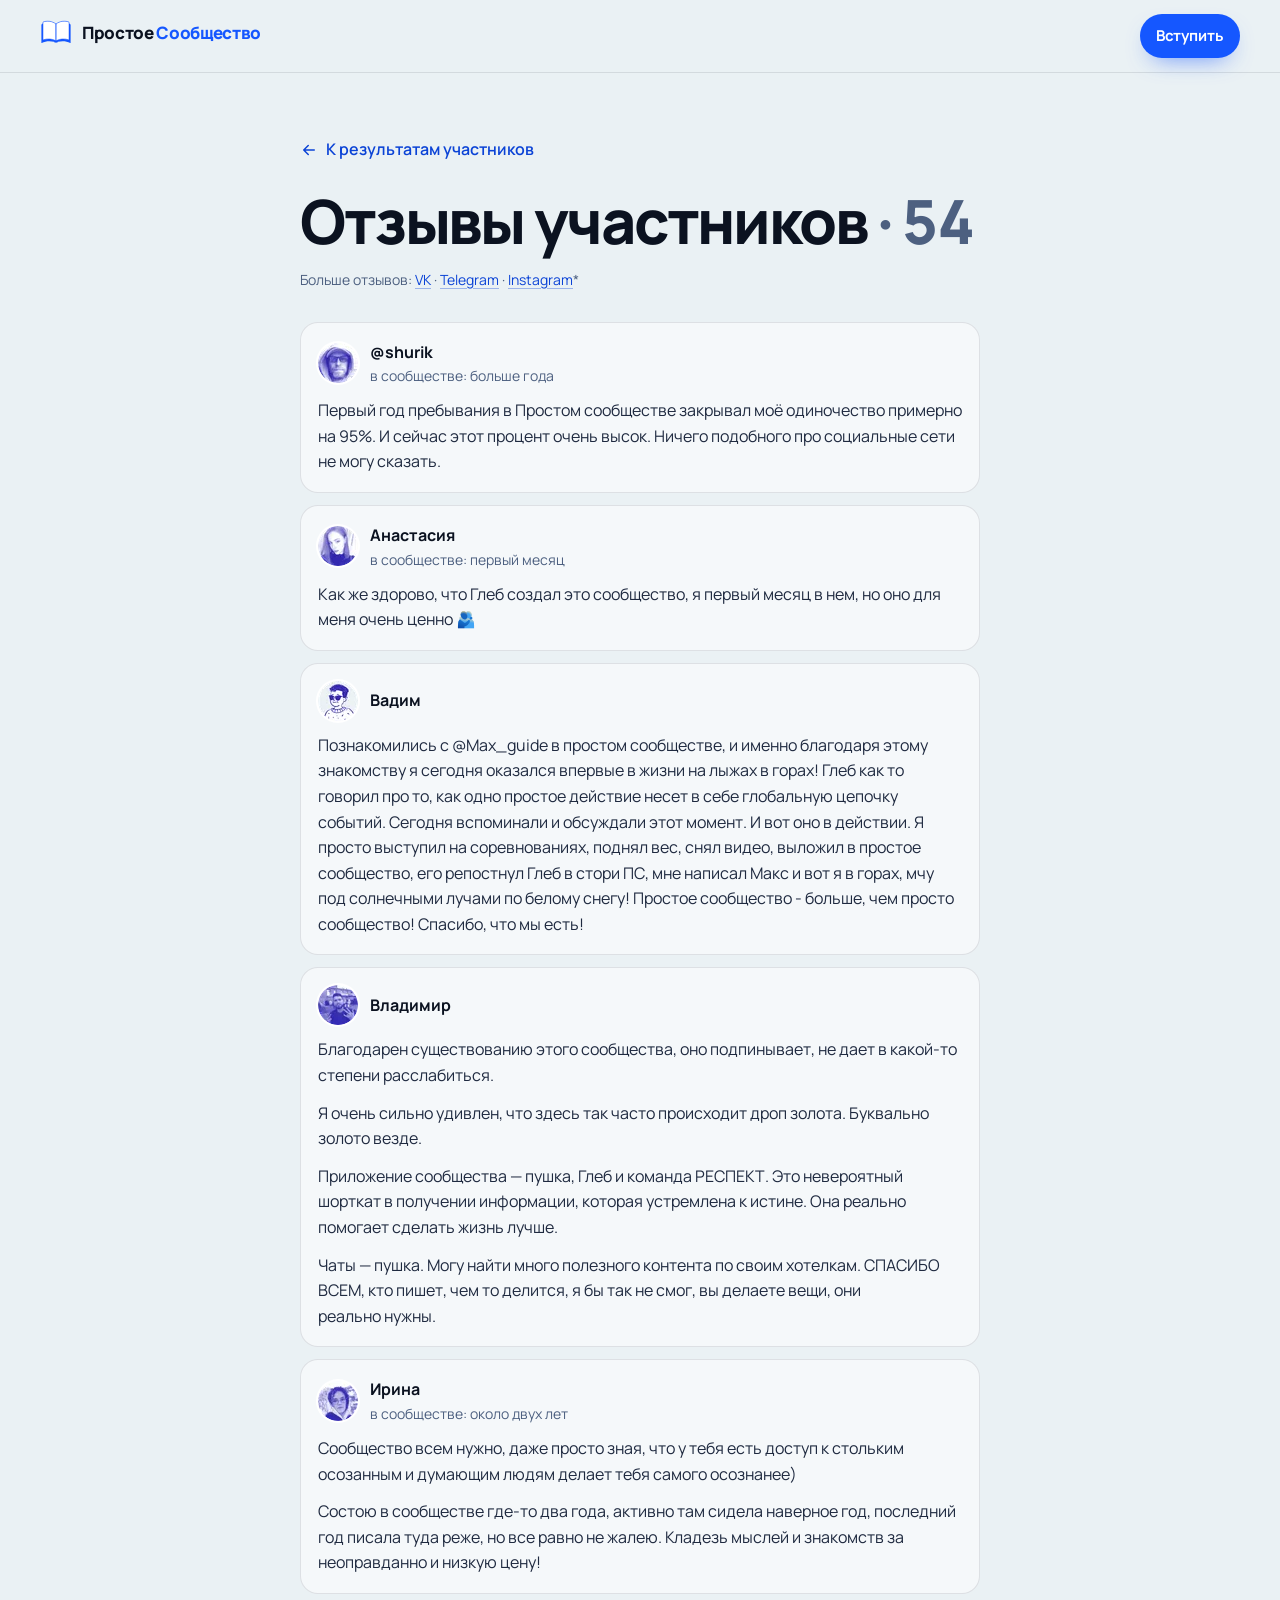
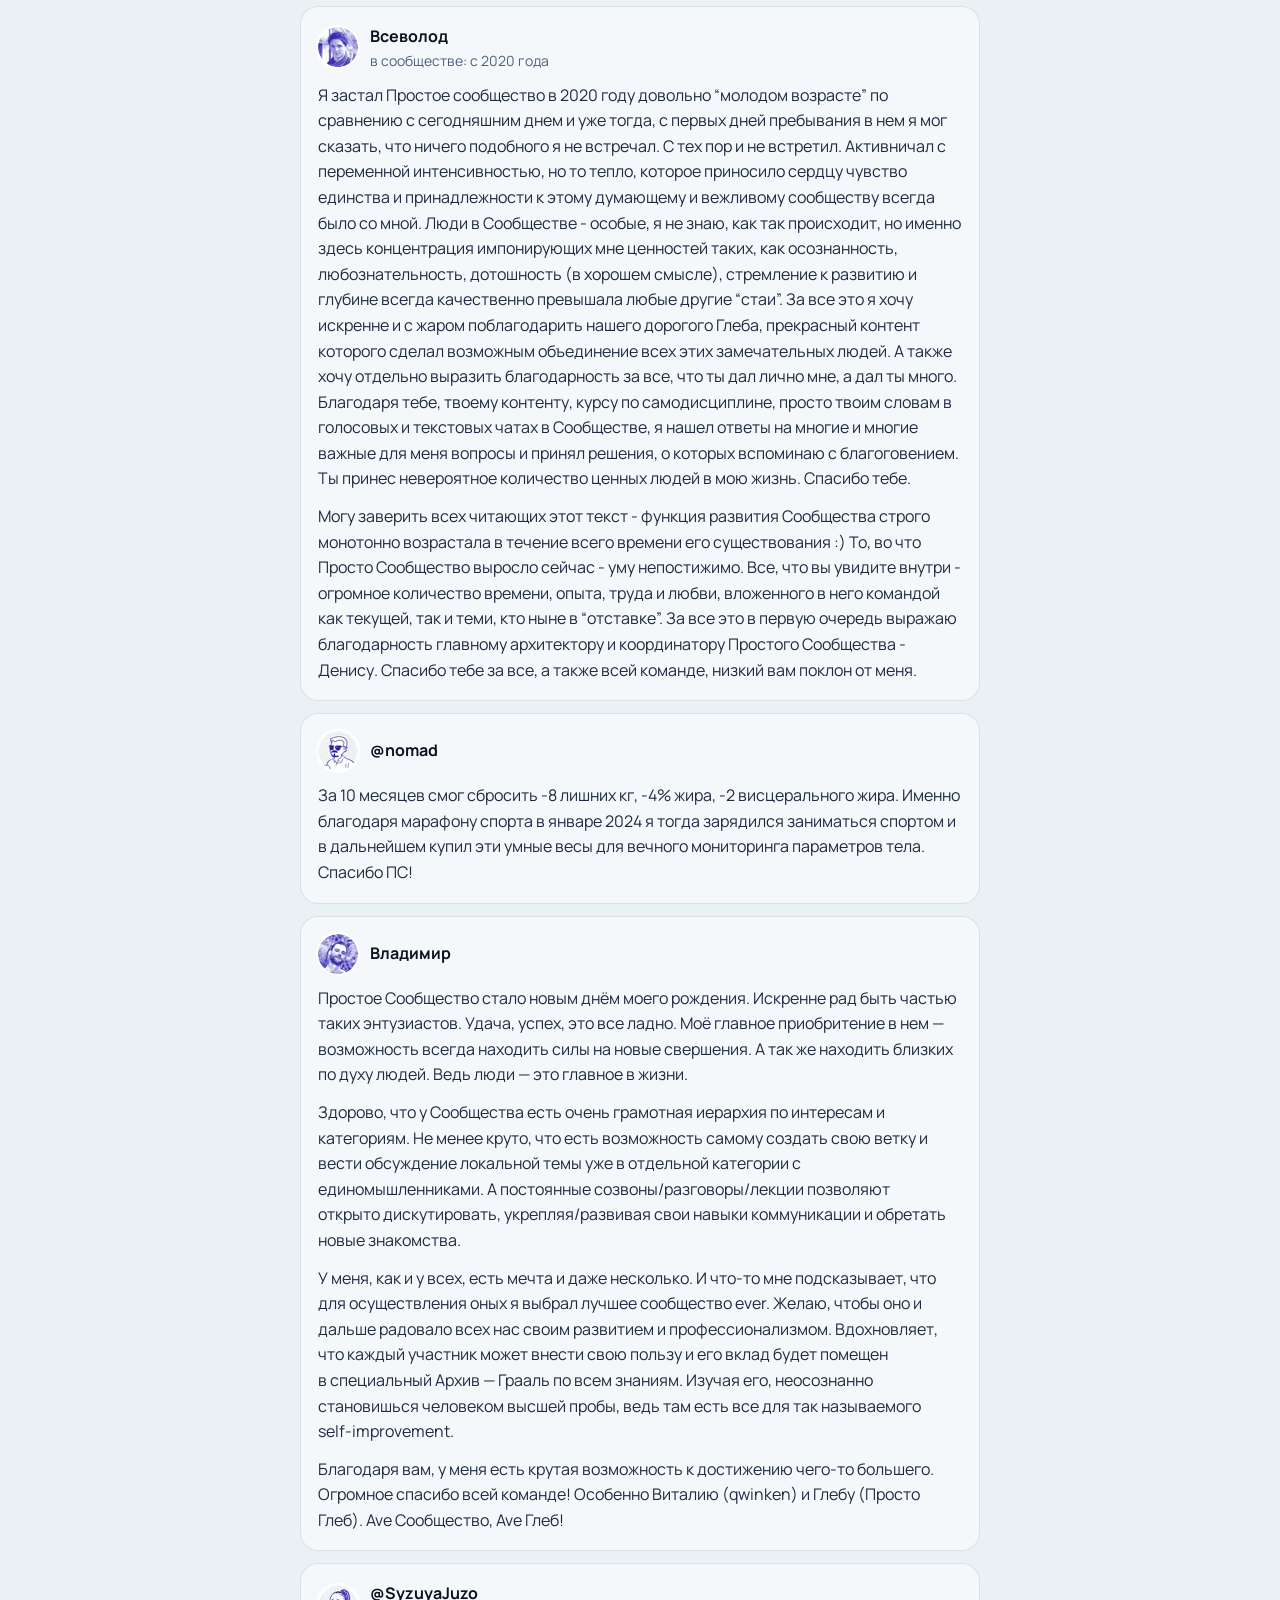
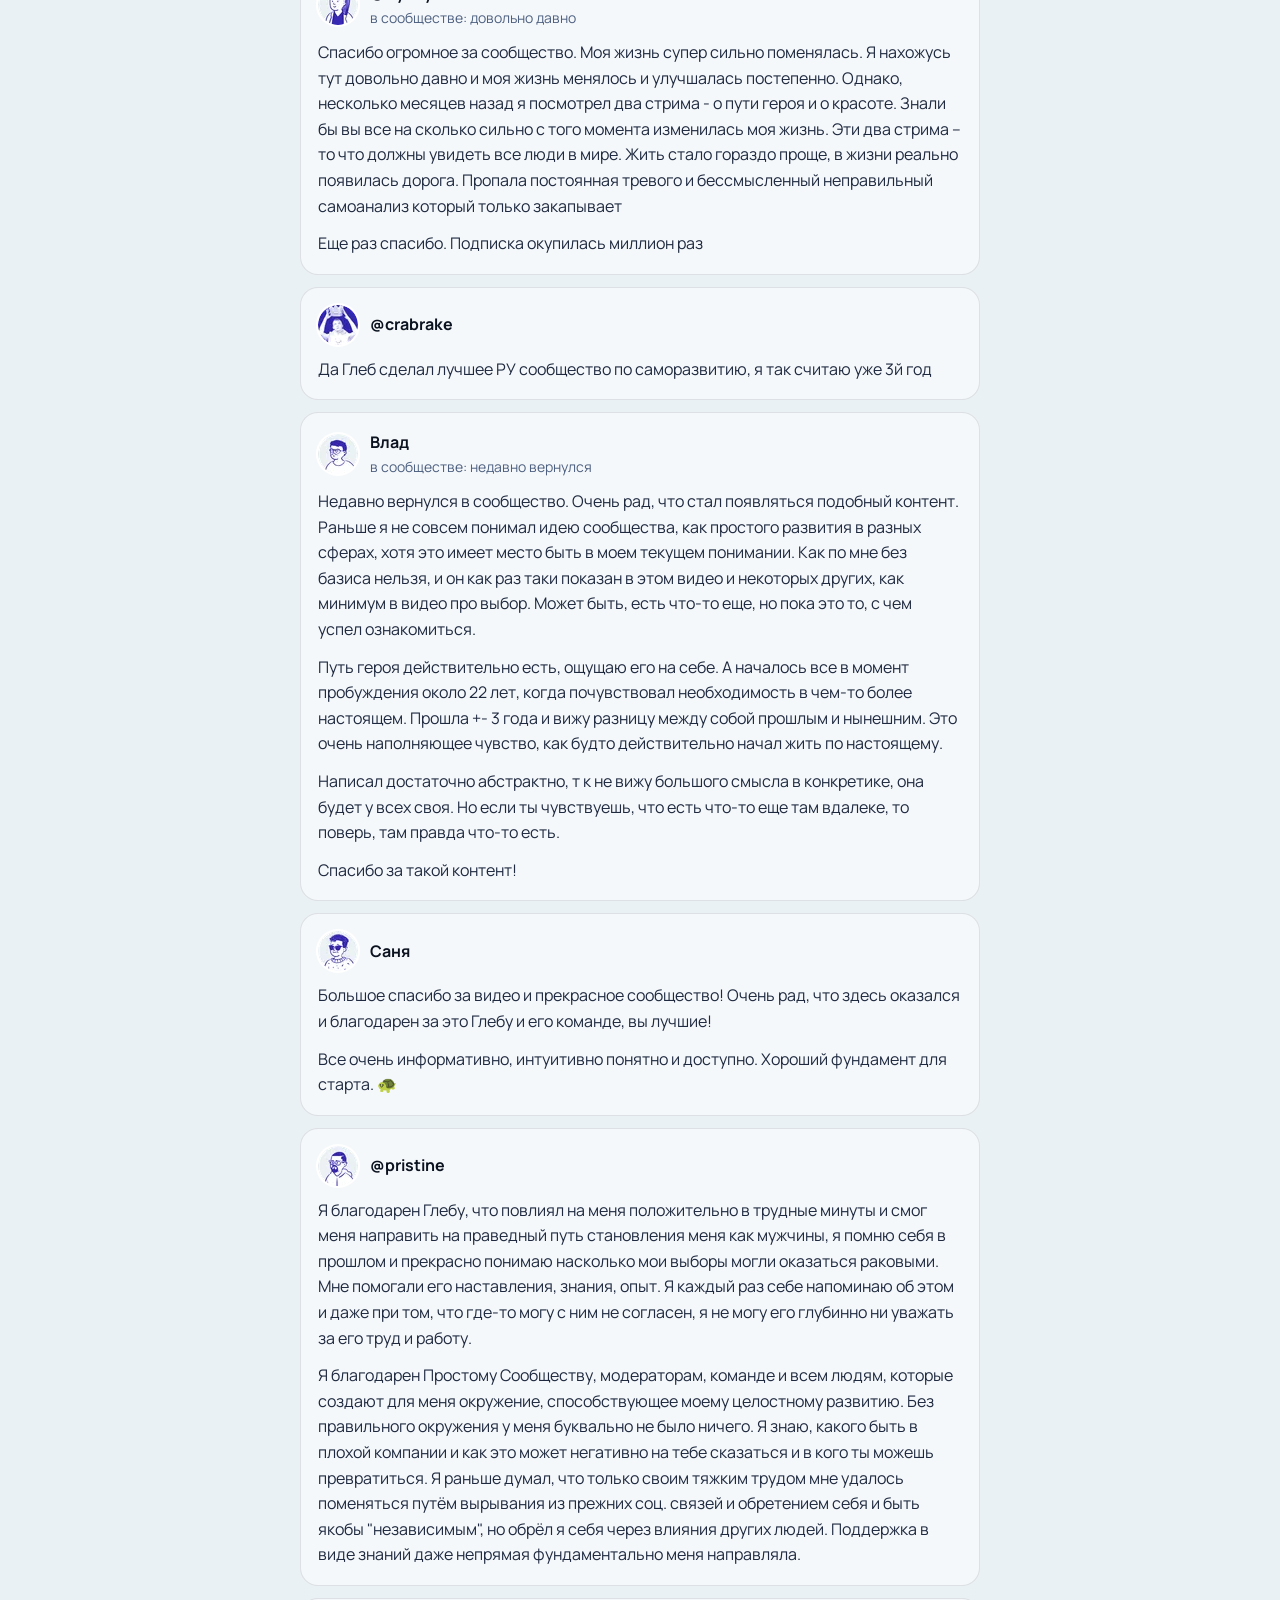
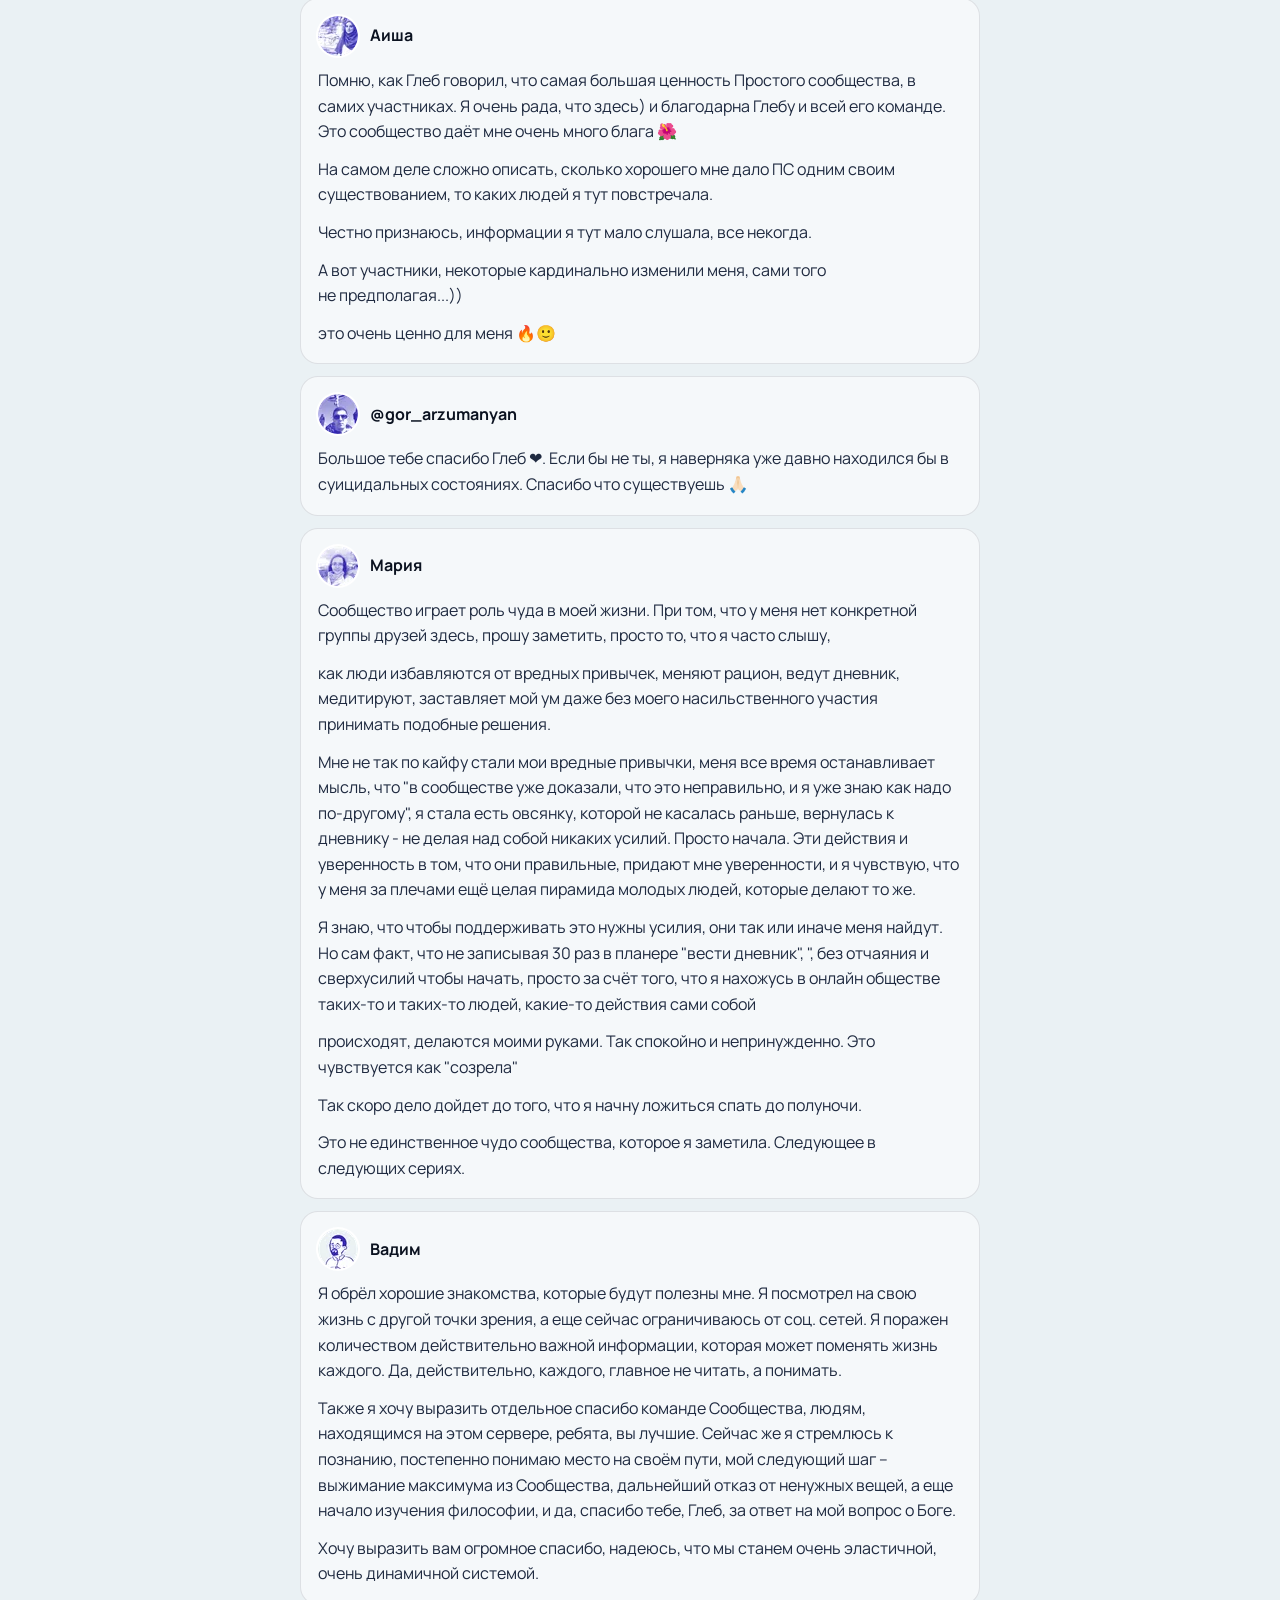
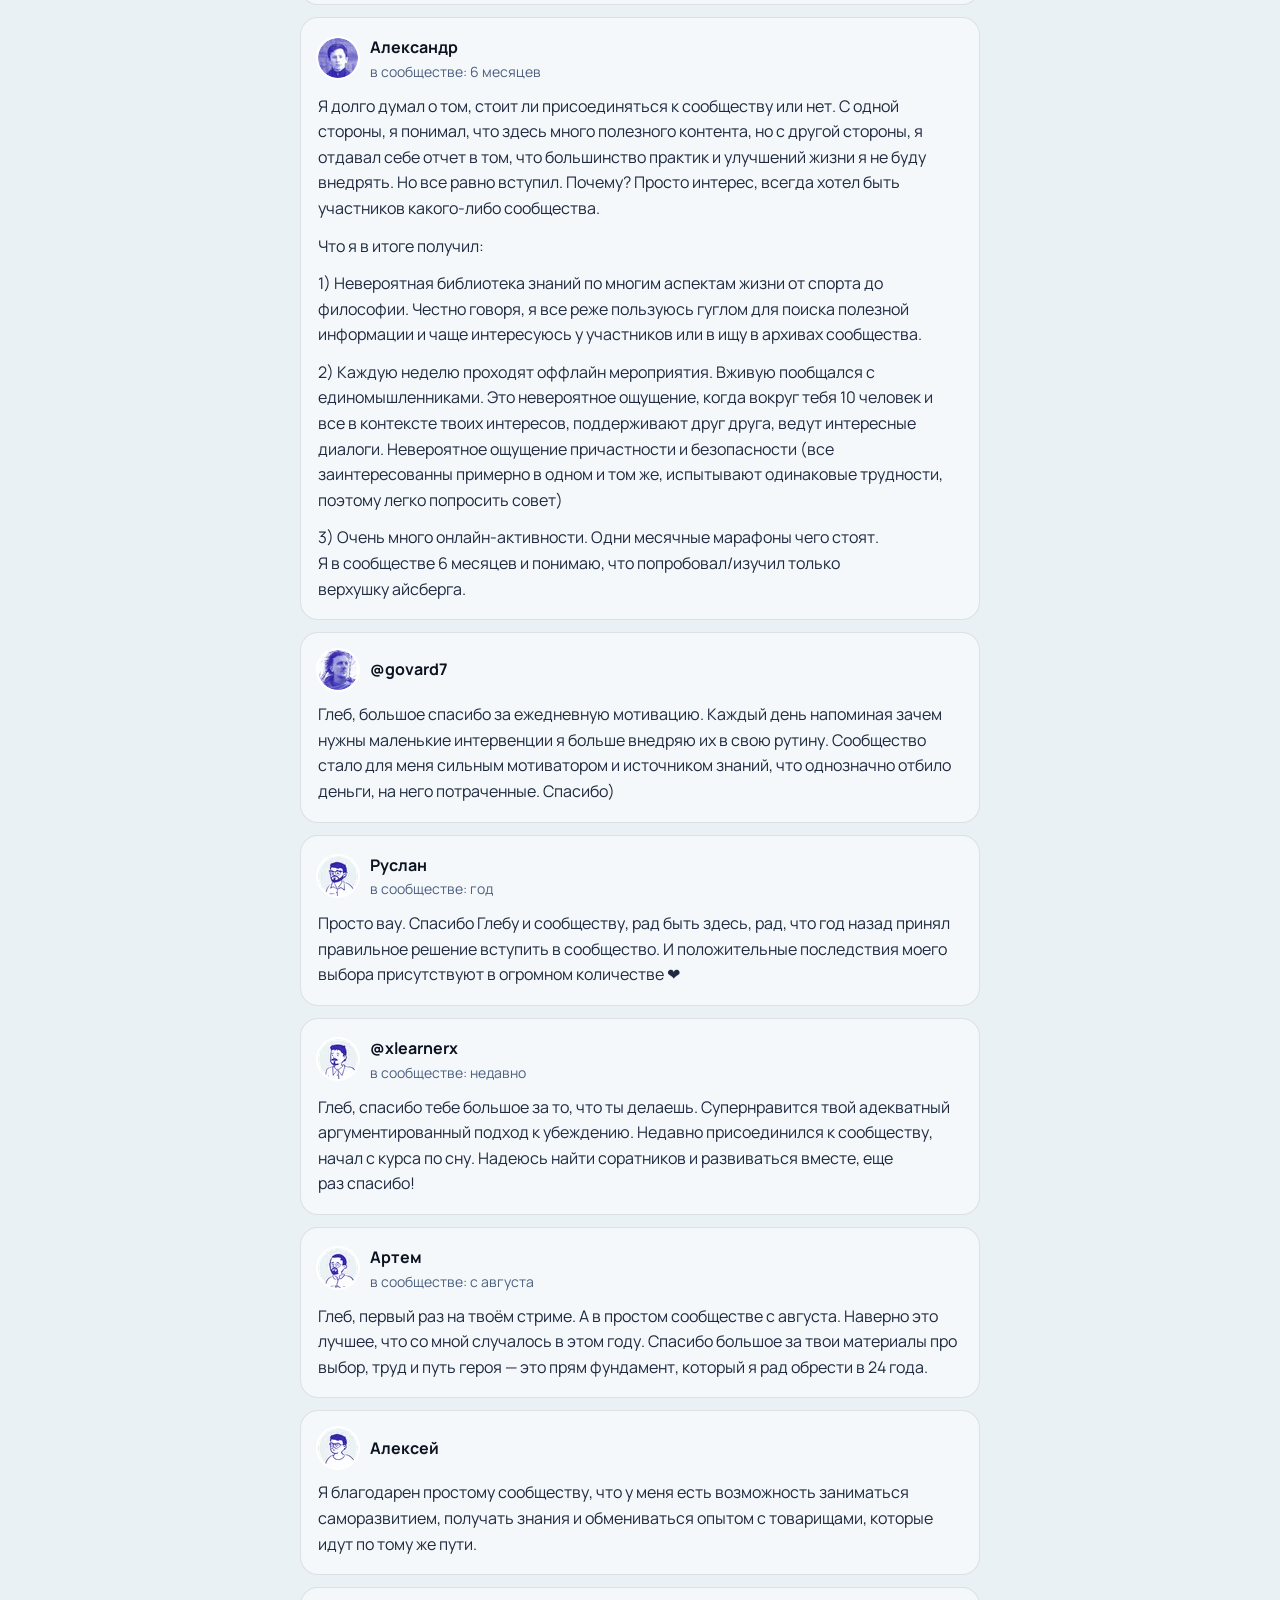
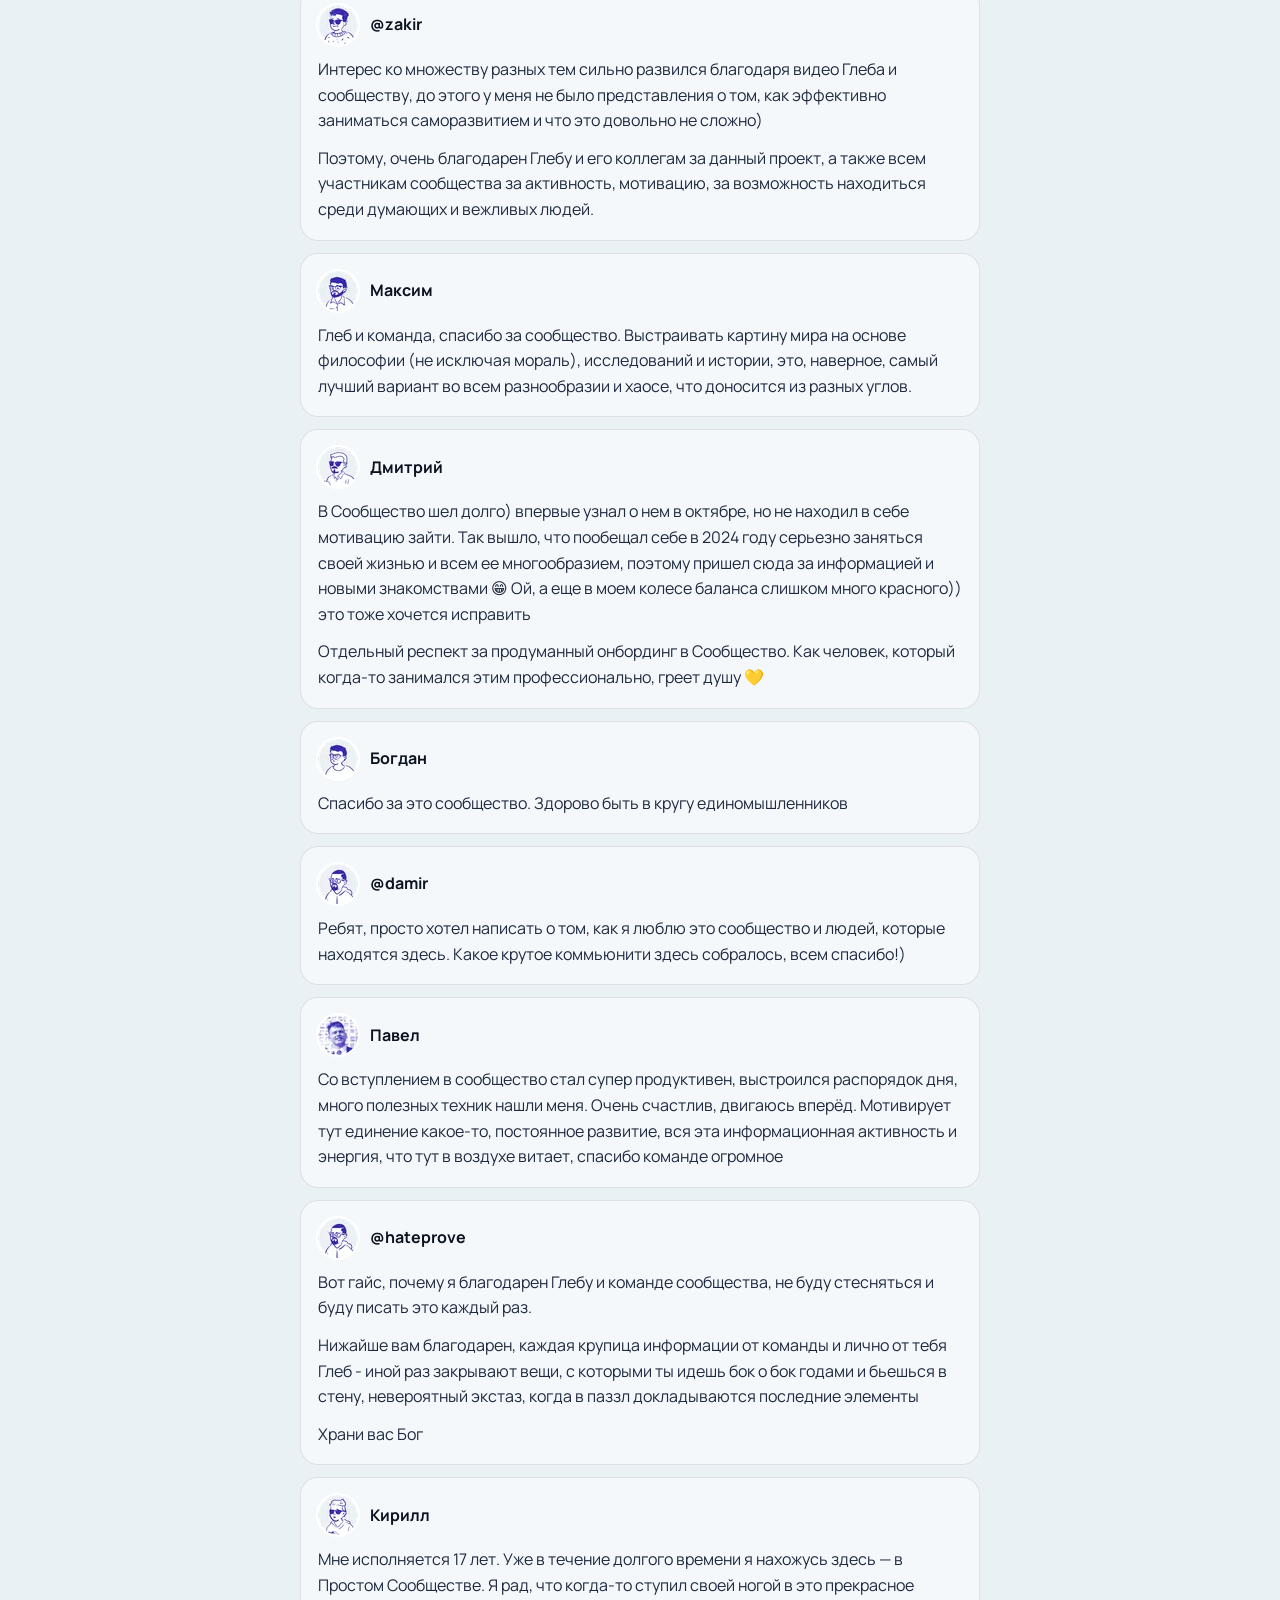
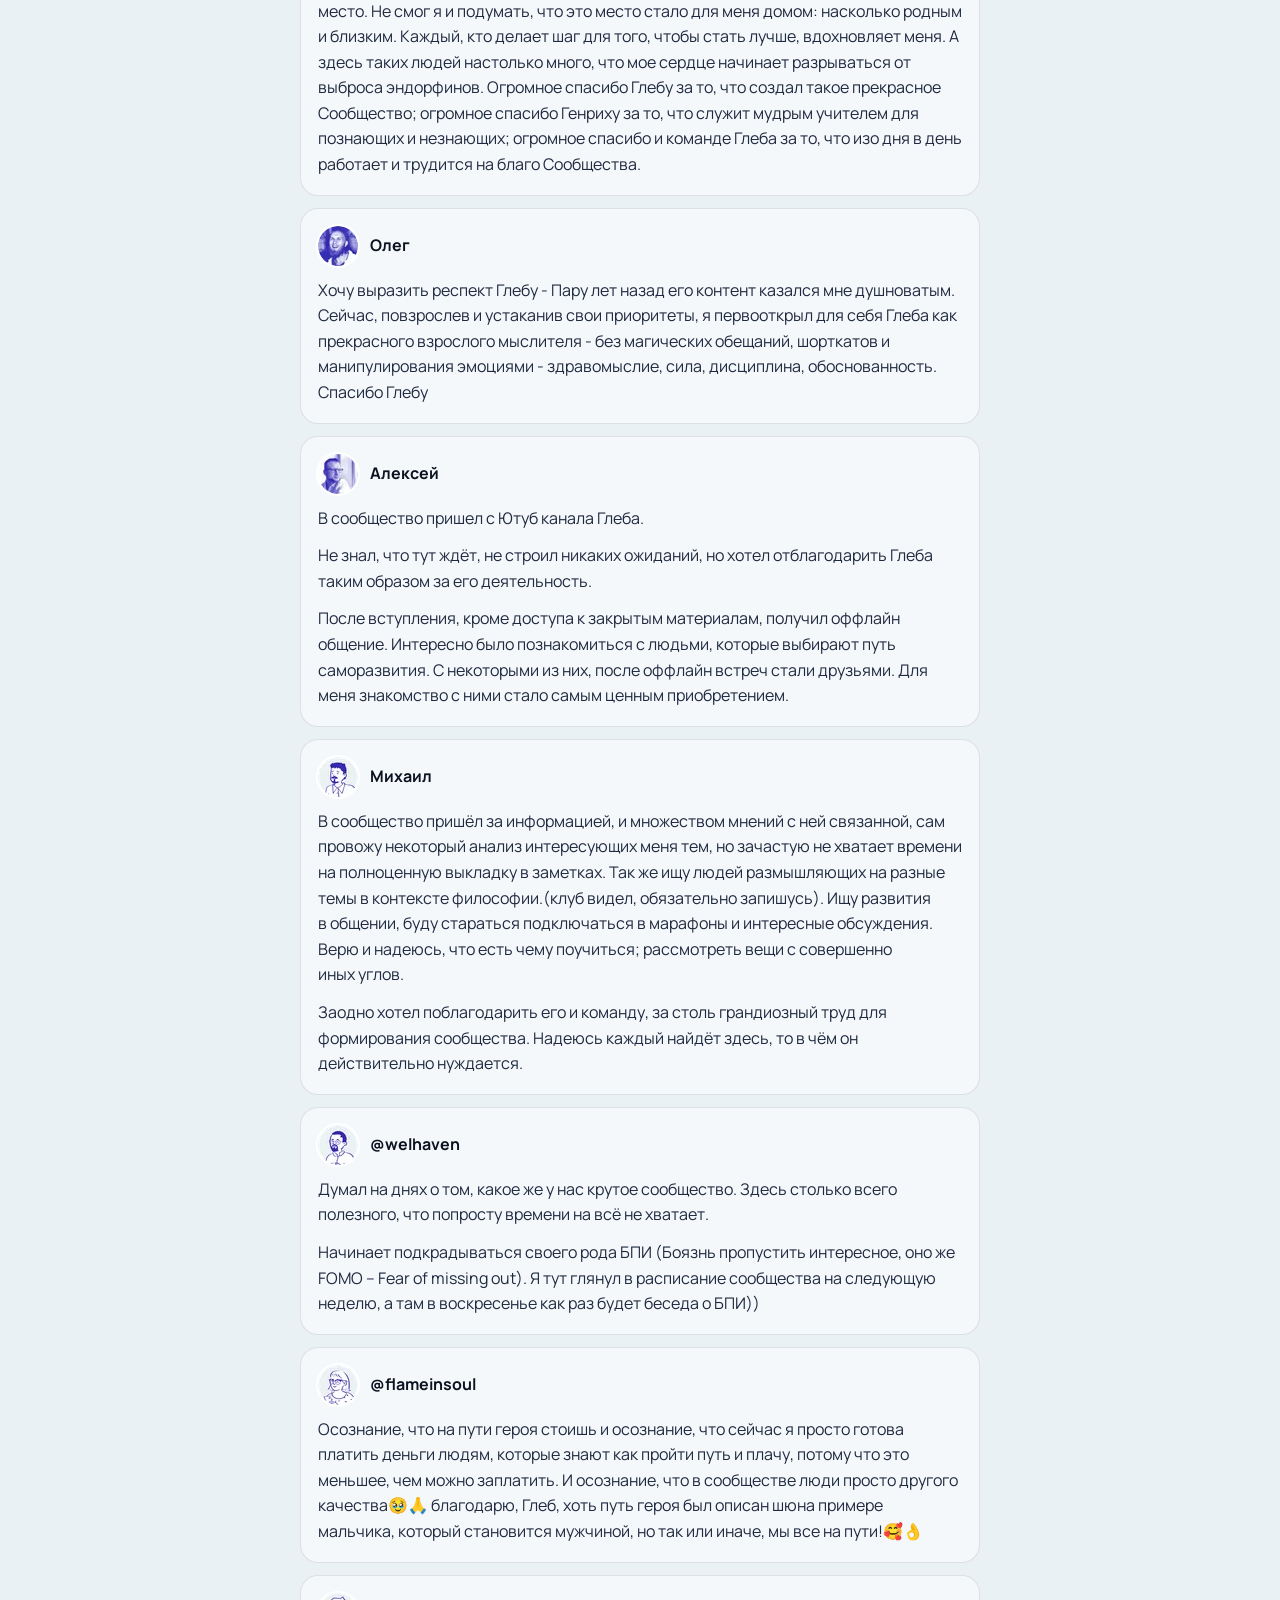
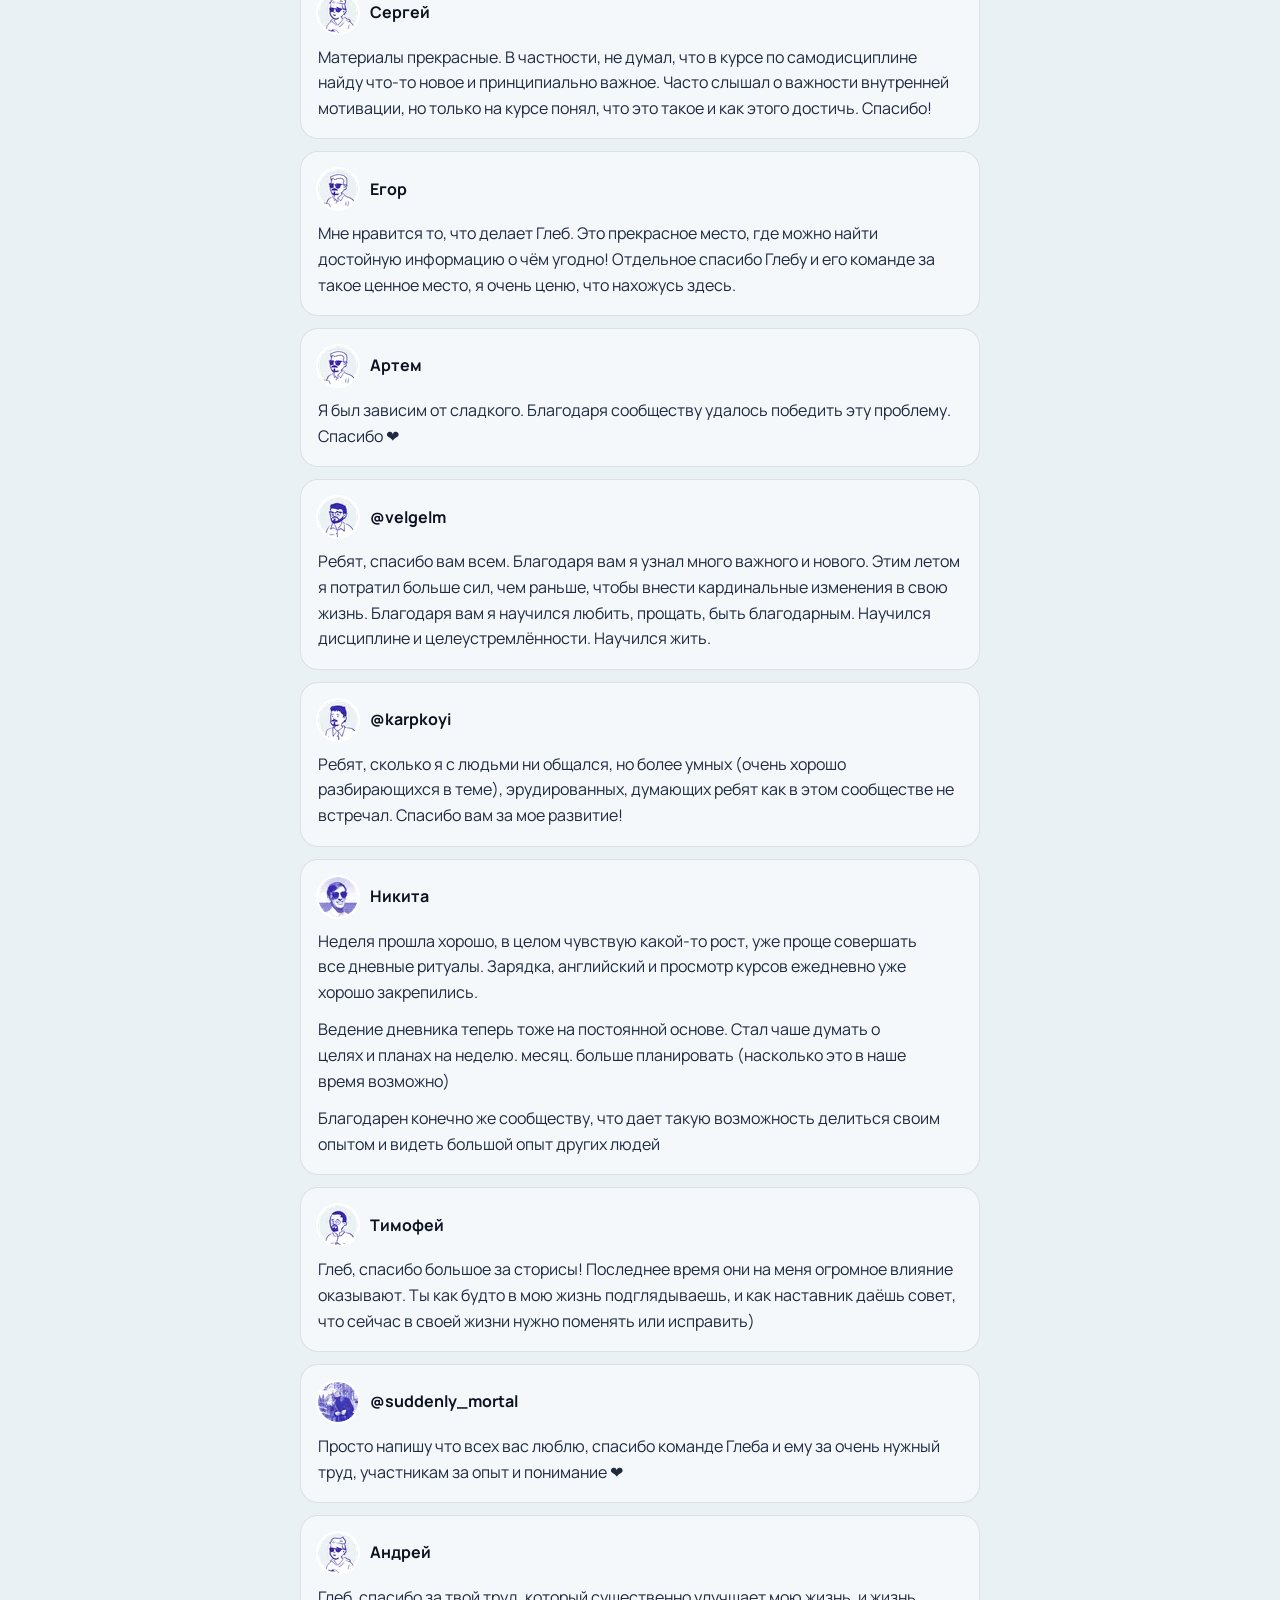
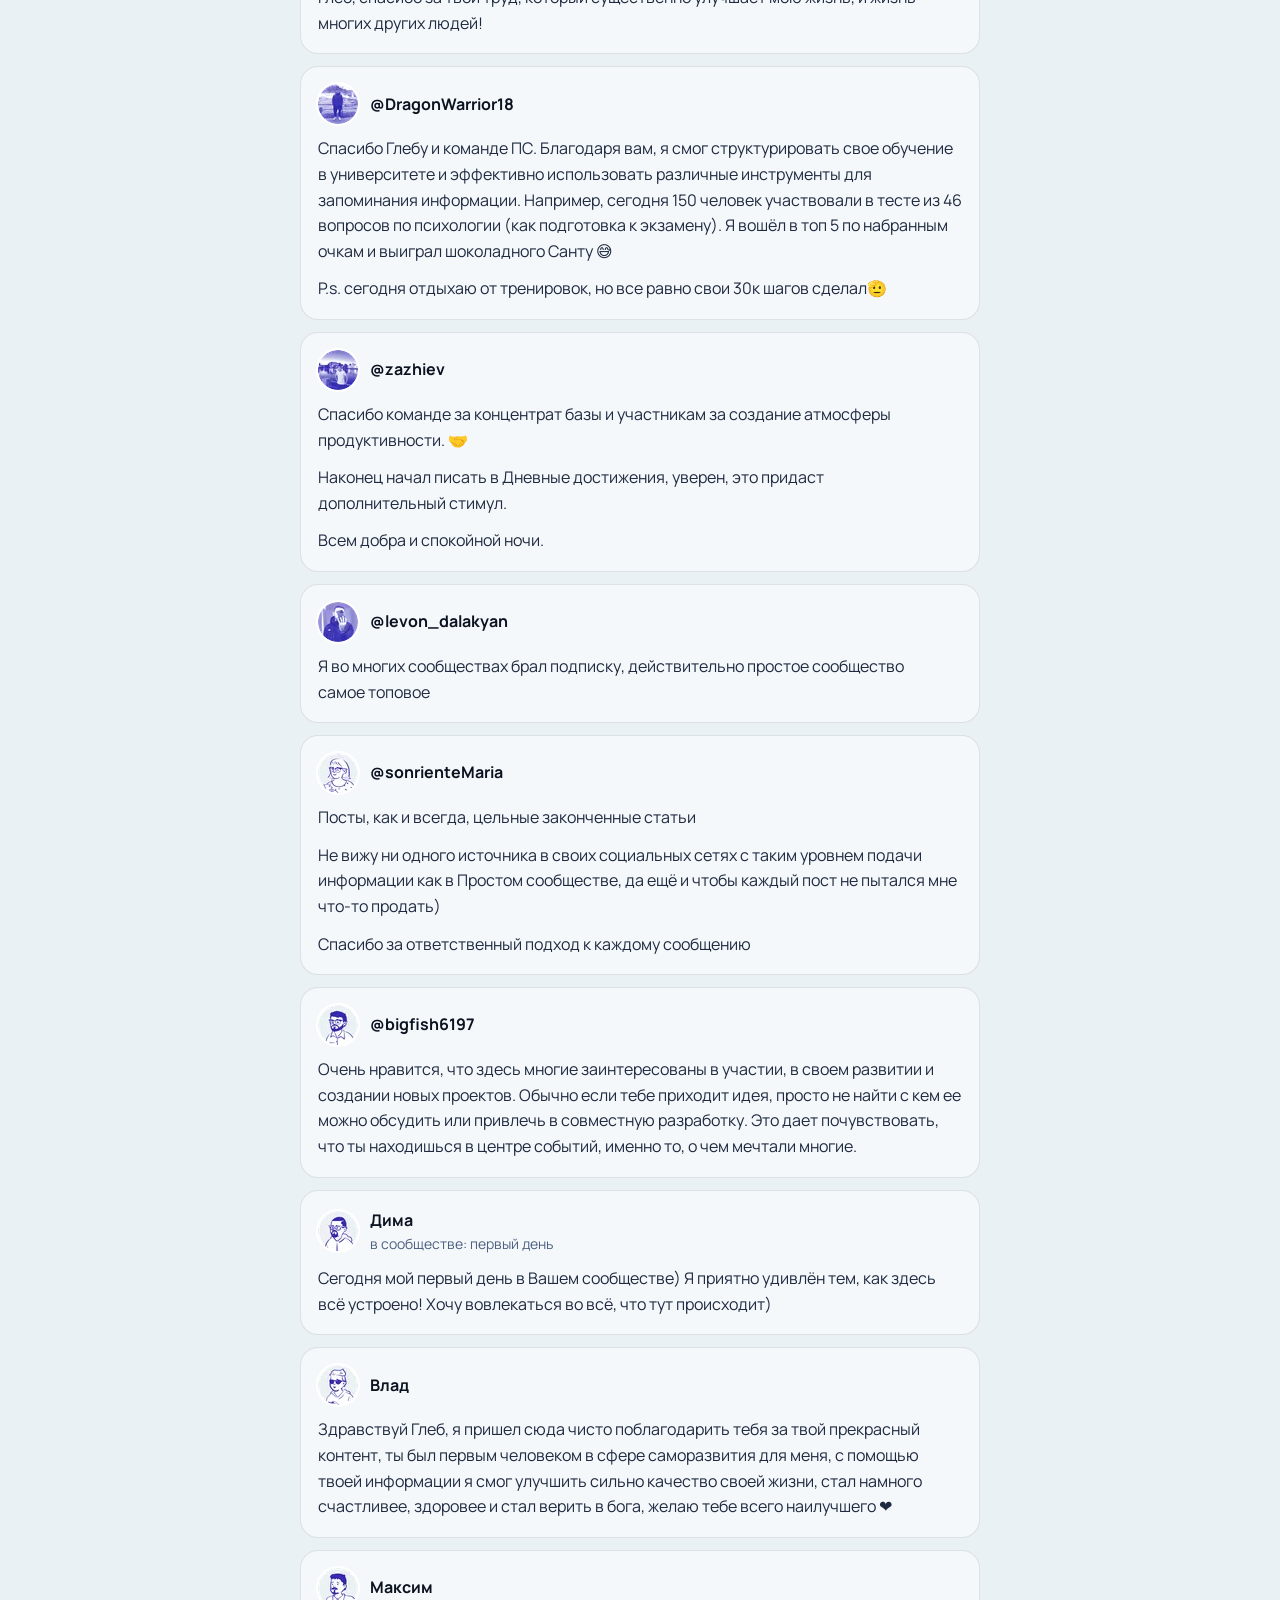
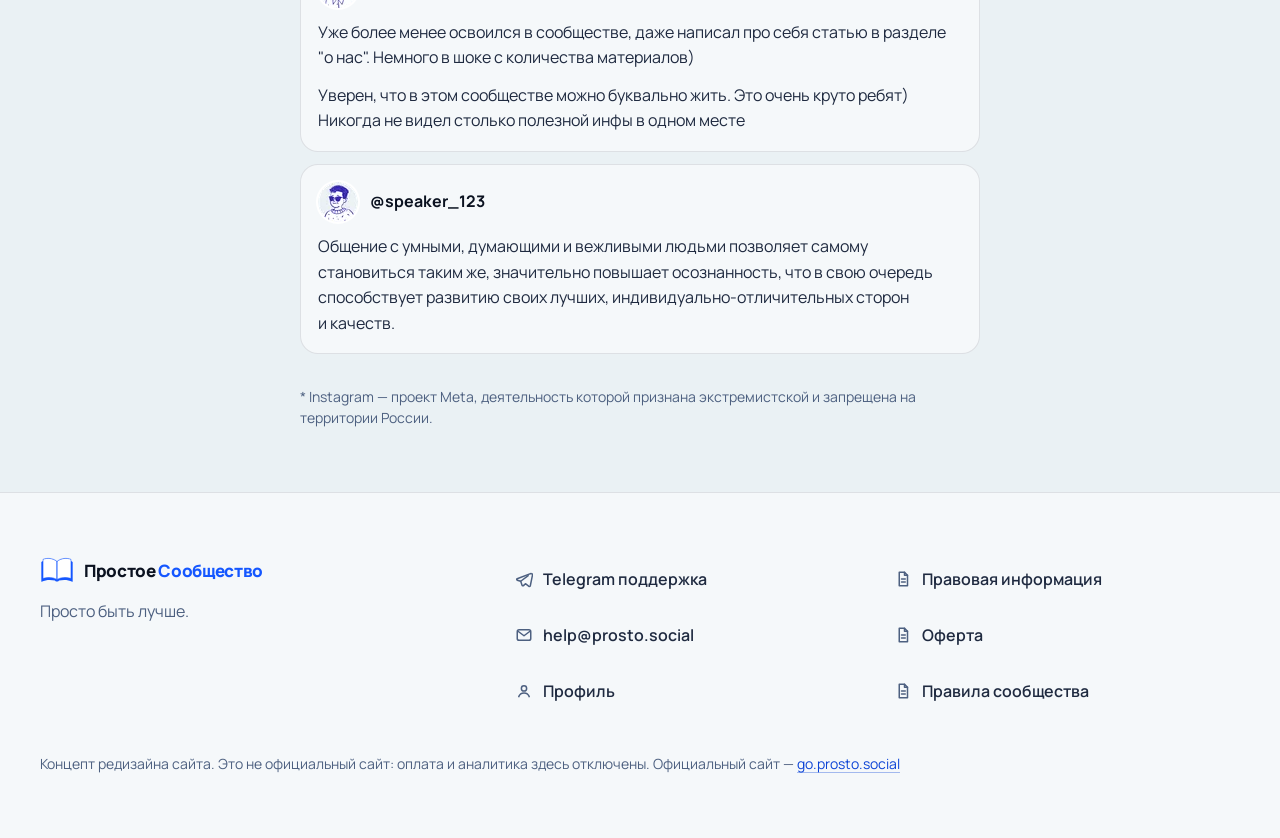
==== reviews/index.html @ d839e360 "Концепт сайта Простого Сообщества Co-Authored-By: Claude Opus 5.5 <noreply@anthropic.com>" ====
<!DOCTYPE html><html lang="ru"><head><meta charset="utf-8"><meta name="viewport" content="width=device-width, initial-scale=1, viewport-fit=cover"><title>Отзывы участников — Простое Сообщество · концепт</title><meta name="description" content="54 отзыва участников Простого Сообщества — как есть, без правок."><link rel="canonical" href="https://go.prosto.social/reviews/"><meta name="robots" content="noindex, nofollow"><meta name="theme-color" content="#EAF1F4"><meta name="format-detection" content="telephone=no"><link rel="preload" href="/fonts/manrope-cyrillic-wght-normal.woff2" as="font" type="font/woff2" crossorigin><link rel="preload" href="/fonts/manrope-latin-wght-normal.woff2" as="font" type="font/woff2" crossorigin><link rel="icon" type="image/svg+xml" href="/favicon/favicon.svg"><link rel="icon" type="image/png" href="/favicon/favicon-96x96.png" sizes="96x96"><link rel="shortcut icon" href="/favicon/favicon.ico"><link rel="apple-touch-icon" sizes="180x180" href="/favicon/apple-touch-icon.png"><link rel="manifest" href="/site.webmanifest"><meta name="apple-mobile-web-app-title" content="Простое Сообщество"><meta name="application-name" content="Простое Сообщество"><meta property="og:type" content="website"><meta property="og:site_name" content="Простое Сообщество"><meta property="og:locale" content="ru_RU"><meta property="og:url" content="https://prosto-concept.github.io/reviews/"><meta property="og:title" content="Простое Сообщество — концепт нового сайта"><meta property="og:description" content="Интерактивная история о том, как устроено сообщество: 800+ материалов, маршруты, путь и результат."><meta property="og:image" content="https://prosto-concept.github.io/og.png"><meta property="og:image:width" content="1200"><meta property="og:image:height" content="630"><meta property="og:image:alt" content="Простое Сообщество: 800+ материалов, 7 лет, 2700+ участников"><meta name="twitter:card" content="summary_large_image"><meta name="twitter:title" content="Простое Сообщество — концепт нового сайта"><meta name="twitter:description" content="Интерактивная история о том, как устроено сообщество: 800+ материалов, маршруты, путь и результат."><meta name="twitter:image" content="https://prosto-concept.github.io/og.png"><script>
(function(d){var h=d.documentElement;h.classList.add('js');
try{if(!matchMedia('(prefers-reduced-motion: reduce)').matches)h.classList.add('motion')}catch(e){h.classList.add('motion')}})(document);

</script><style>/*! tailwindcss v4.3.3 | MIT License | https://tailwindcss.com */
@layer properties{@supports (((-webkit-hyphens:none)) and (not (margin-trim:inline))) or ((-moz-orient:inline) and (not (color:rgb(from red r g b)))){*,:before,:after,::backdrop{--tw-rotate-x:initial;--tw-rotate-y:initial;--tw-rotate-z:initial;--tw-skew-x:initial;--tw-skew-y:initial;--tw-border-style:solid;--tw-leading:initial;--tw-font-weight:initial;--tw-tracking:initial;--tw-shadow:0 0 #0000;--tw-shadow-color:initial;--tw-shadow-alpha:100%;--tw-inset-shadow:0 0 #0000;--tw-inset-shadow-color:initial;--tw-inset-shadow-alpha:100%;--tw-ring-color:initial;--tw-ring-shadow:0 0 #0000;--tw-inset-ring-color:initial;--tw-inset-ring-shadow:0 0 #0000;--tw-ring-inset:initial;--tw-ring-offset-width:0px;--tw-ring-offset-color:#fff;--tw-ring-offset-shadow:0 0 #0000;--tw-outline-style:solid;--tw-blur:initial;--tw-brightness:initial;--tw-contrast:initial;--tw-grayscale:initial;--tw-hue-rotate:initial;--tw-invert:initial;--tw-opacity:initial;--tw-saturate:initial;--tw-sepia:initial;--tw-drop-shadow:initial;--tw-drop-shadow-color:initial;--tw-drop-shadow-alpha:100%;--tw-drop-shadow-size:initial;--tw-backdrop-blur:initial;--tw-backdrop-brightness:initial;--tw-backdrop-contrast:initial;--tw-backdrop-grayscale:initial;--tw-backdrop-hue-rotate:initial;--tw-backdrop-invert:initial;--tw-backdrop-opacity:initial;--tw-backdrop-saturate:initial;--tw-backdrop-sepia:initial;--tw-ease:initial}}}@layer theme{:root,:host{--font-sans:"Manrope", "Manrope Fallback", ui-sans-serif, system-ui, -apple-system, "Segoe UI", sans-serif;--font-mono:ui-monospace, "SF Mono", "JetBrains Mono", Menlo, Consolas, "Liberation Mono", monospace;--spacing:.25rem;--font-weight-semibold:600;--font-weight-bold:700;--font-weight-extrabold:800;--radius-lg:.5rem;--ease-in:cubic-bezier(.4, 0, 1, 1);--ease-out:cubic-bezier(0, 0, .2, 1);--ease-in-out:cubic-bezier(.4, 0, .2, 1);--default-transition-duration:.15s;--default-transition-timing-function:cubic-bezier(.4, 0, .2, 1);--default-font-family:var(--font-sans);--default-mono-font-family:var(--font-mono);--color-bg:#eaf1f4;--color-bg-deep:#dde7ed;--color-surface:#f5f8fa;--color-paper:#fff;--color-ink:#0b1220;--color-ink-2:#1f2a40;--color-muted:#4d6080;--color-faint:#8a9ab8;--color-line:#0b12201a;--color-line-strong:#0b12202e;--color-accent:#1557ff;--color-accent-ink:#0b43d6;--color-accent-soft:#dce6ff;--color-accent-wash:#eef3ff;--color-night:#0a1433;--color-night-2:#121e45;--color-on-night:#e8eeff;--color-on-night-muted:#a9b6d9;--color-accent-bright:#7f9dff;--color-positive:#1d7f55;--text-mega:clamp(5.5rem, 1.6rem + 17vw, 17rem);--text-mega--line-height:.82;--text-mega--letter-spacing:-.055em;--text-mega--font-weight:800;--text-display:clamp(2.6rem, 1.2rem + 5.6vw, 6.4rem);--text-display--line-height:.98;--text-display--letter-spacing:-.04em;--text-display--font-weight:800;--text-h2:clamp(2.05rem, 1.25rem + 3.2vw, 4.1rem);--text-h2--line-height:1.02;--text-h2--letter-spacing:-.035em;--text-h2--font-weight:780;--text-h3:clamp(1.25rem, 1.02rem + .9vw, 1.75rem);--text-h3--line-height:1.16;--text-h3--letter-spacing:-.02em;--text-h3--font-weight:720;--text-lead:clamp(1.0625rem, .97rem + .42vw, 1.3125rem);--text-lead--line-height:1.55;--text-body:1rem;--text-body--line-height:1.6;--text-small:.875rem;--text-small--line-height:1.5;--text-label:.75rem;--text-label--line-height:1.25;--text-label--letter-spacing:.08em;--radius-card:20px;--radius-panel:28px;--radius-chip:999px;--shadow-hair:0 0 0 1px #0b12200f;--shadow-soft:0 1px 2px #0b12200d, 0 10px 28px -14px #142d5b38;--shadow-lift:0 2px 6px #0b12200d, 0 28px 56px -24px #142d5b57;--shadow-phone:0 2px 6px #0b122014, 0 40px 90px -30px #142d5b73;--ease-out-soft:cubic-bezier(.22, .7, .18, 1);--ease-in-out-soft:cubic-bezier(.65, 0, .35, 1);--ease-spring-soft:cubic-bezier(.34, 1.26, .64, 1);--breakpoint-xs:23.4375rem}}@layer base{*,:after,:before,::backdrop{box-sizing:border-box;border:0 solid;margin:0;padding:0}::file-selector-button{box-sizing:border-box;border:0 solid;margin:0;padding:0}html,:host{-webkit-text-size-adjust:100%;tab-size:4;line-height:1.5;font-family:var(--default-font-family,-apple-system, BlinkMacSystemFont, "Segoe UI", Roboto, "Helvetica Neue", "Noto Sans", Arial, sans-serif, "Apple Color Emoji", "Segoe UI Emoji", "Segoe UI Symbol", "Noto Color Emoji");font-feature-settings:var(--default-font-feature-settings,normal);font-variation-settings:var(--default-font-variation-settings,normal);-webkit-tap-highlight-color:transparent}hr{height:0;color:inherit;border-top-width:1px}abbr:where([title]){text-decoration:underline dotted}h1,h2,h3,h4,h5,h6{font-size:inherit;font-weight:inherit}a{color:inherit;-webkit-text-decoration:inherit;-webkit-text-decoration:inherit;-webkit-text-decoration:inherit;text-decoration:inherit}b,strong{font-weight:bolder}code,kbd,samp,pre{font-family:var(--default-mono-font-family,ui-monospace, SFMono-Regular, Menlo, Monaco, Consolas, "Liberation Mono", "Courier New", monospace);font-feature-settings:var(--default-mono-font-feature-settings,normal);font-variation-settings:var(--default-mono-font-variation-settings,normal);font-size:1em}small{font-size:80%}sub,sup{vertical-align:baseline;font-size:75%;line-height:0;position:relative}sub{bottom:-.25em}sup{top:-.5em}table{text-indent:0;border-color:inherit;border-collapse:collapse}:-moz-focusring:where(:not(iframe)){outline:auto}progress{vertical-align:baseline}summary{display:list-item}ol,ul,menu{list-style:none}img,svg,video,canvas,audio,iframe,embed,object{vertical-align:middle;display:block}img,video{max-width:100%;height:auto}button,input,select,optgroup,textarea{font:inherit;font-feature-settings:inherit;font-variation-settings:inherit;letter-spacing:inherit;color:inherit;opacity:1;background-color:#0000;border-radius:0}::file-selector-button{font:inherit;font-feature-settings:inherit;font-variation-settings:inherit;letter-spacing:inherit;color:inherit;opacity:1;background-color:#0000;border-radius:0}:where(select:is([multiple],[size])) optgroup{font-weight:bolder}:where(select:is([multiple],[size])) optgroup option{padding-inline-start:20px}::file-selector-button{margin-inline-end:4px}::placeholder{opacity:1}@supports (not ((-webkit-appearance:-apple-pay-button))) or (contain-intrinsic-size:1px){::placeholder{color:currentColor}@supports (color:color-mix(in lab, red, red)){::placeholder{color:color-mix(in oklab, currentcolor 50%, transparent)}}}textarea{resize:vertical}::-webkit-search-decoration{-webkit-appearance:none}::-webkit-date-and-time-value{min-height:1lh;text-align:inherit}::-webkit-datetime-edit{display:inline-flex}::-webkit-datetime-edit-fields-wrapper{padding:0}::-webkit-datetime-edit{padding-block:0}::-webkit-datetime-edit-year-field{padding-block:0}::-webkit-datetime-edit-month-field{padding-block:0}::-webkit-datetime-edit-day-field{padding-block:0}::-webkit-datetime-edit-hour-field{padding-block:0}::-webkit-datetime-edit-minute-field{padding-block:0}::-webkit-datetime-edit-second-field{padding-block:0}::-webkit-datetime-edit-millisecond-field{padding-block:0}::-webkit-datetime-edit-meridiem-field{padding-block:0}::-webkit-calendar-picker-indicator{line-height:1}:-moz-ui-invalid{box-shadow:none}button,input:where([type=button],[type=reset],[type=submit]){appearance:button}::file-selector-button{appearance:button}::-webkit-inner-spin-button{height:auto}::-webkit-outer-spin-button{height:auto}[hidden]:where(:not([hidden=until-found])){display:none!important}html{background:var(--color-bg);color:var(--color-ink);font-family:var(--font-sans);-webkit-font-smoothing:antialiased;-moz-osx-font-smoothing:grayscale;text-rendering:optimizelegibility;scroll-padding-top:calc(var(--header-h) + 12px);-webkit-text-size-adjust:100%}body{min-height:100vh;font-size:var(--text-body);line-height:var(--text-body--line-height);font-feature-settings:"ss01" off;overflow-x:clip}::selection{background:var(--color-accent);color:#fff}:focus-visible{outline:2.5px solid var(--color-accent);outline-offset:3px;border-radius:6px}.on-night :focus-visible{outline-color:var(--color-accent-bright)}h1,h2,h3,h4{text-wrap:balance}p{text-wrap:pretty}img,svg,canvas{display:block}button{cursor:pointer}[hidden]{display:none!important}}@layer components{.container-x{width:100%;max-width:1320px;padding-inline:var(--gutter);margin-inline:auto}.section-pad{padding-block:clamp(88px,12vh + 24px,168px)}.eyebrow{font-family:var(--font-mono);font-size:var(--text-label);line-height:var(--text-label--line-height);letter-spacing:.12em;text-transform:uppercase;color:var(--color-muted);align-items:center;gap:10px;display:inline-flex}.eyebrow:before{content:"";background:var(--color-accent);border-radius:2px;width:18px;height:2px}.on-night .eyebrow{color:var(--color-on-night-muted)}.on-night .eyebrow:before{background:var(--color-accent-bright)}.eyebrow-thread{position:relative}.eyebrow-thread:after{content:"";background:linear-gradient(to bottom, #1557ff00, var(--color-accent) 75%);transform-origin:50% 0;width:2px;height:clamp(44px,6vw,88px);transition:transform 1.1s var(--ease-out-soft);border-radius:2px;position:absolute;bottom:calc(50% - 1px);left:0}.justify-center.eyebrow-thread:after{bottom:100%;left:calc(50% - 1px)}.on-night .eyebrow-thread:after{background:linear-gradient(to bottom, #7f9dff00, var(--color-accent-bright) 75%)}html.motion .eyebrow-thread:not(.is-in):after{transform:scaleY(0)}.mono{font-family:var(--font-mono);font-feature-settings:"tnum" 1}.tnum{font-variant-numeric:tabular-nums}.btn{border-radius:var(--radius-chip);letter-spacing:-.005em;white-space:nowrap;min-height:52px;transition:transform var(--dur-micro) var(--ease-out-soft), background-color var(--dur-micro) ease, color var(--dur-micro) ease, box-shadow var(--dur-micro) ease, border-color var(--dur-micro) ease;-webkit-tap-highlight-color:transparent;justify-content:center;align-items:center;gap:.55em;padding:0 24px;font-size:1rem;font-weight:700;line-height:1.1;text-decoration:none;display:inline-flex;position:relative}.btn:active{transform:scale(.98)}.btn-primary{background:var(--color-accent);color:#fff;box-shadow:0 10px 24px -12px #1557ffbf}@media (hover:hover){.btn-primary:hover{background:var(--color-accent-ink);transform:translateY(-1px);box-shadow:0 14px 28px -12px #1557ffcc}}.btn-primary:focus-visible{background:var(--color-accent-ink);transform:translateY(-1px);box-shadow:0 14px 28px -12px #1557ffcc}.btn-secondary{color:var(--color-ink);box-shadow:inset 0 0 0 1.5px var(--color-line-strong);background:#ffffff8c}@media (hover:hover){.btn-secondary:hover{background:#fff;box-shadow:inset 0 0 0 1.5px #0b122052}}.btn-secondary:focus-visible{background:#fff;box-shadow:inset 0 0 0 1.5px #0b122052}.on-night .btn-secondary{color:var(--color-on-night);background:0 0;box-shadow:inset 0 0 0 1.5px #e8eeff47}.btn-lg{min-height:60px;padding:0 30px;font-size:1.0625rem}.btn-sm{min-height:44px;padding:0 16px;font-size:.9375rem}.btn .btn-arrow{transition:transform var(--dur-micro) var(--ease-out-soft)}.btn:hover .btn-arrow{transform:translate(3px)}.link{color:var(--color-accent-ink);text-underline-offset:3px;transition:text-decoration-color var(--dur-micro) ease;text-decoration:underline 1px #0b43d659}.link:hover{text-decoration-color:currentColor}.card{background:var(--color-paper);border-radius:var(--radius-card);box-shadow:var(--shadow-hair), var(--shadow-soft)}.chip{border-radius:var(--radius-chip);height:30px;box-shadow:inset 0 0 0 1px var(--color-line);color:var(--color-ink-2);white-space:nowrap;background:#ffffffb3;align-items:center;gap:6px;padding:0 12px;font-size:.8125rem;font-weight:650;display:inline-flex}.type-tag{font-family:var(--font-mono);letter-spacing:.08em;text-transform:uppercase;color:var(--color-accent-ink);font-size:.75rem}.ph{max-width:100%;color:var(--color-ink-2);font-family:var(--font-mono);letter-spacing:.02em;text-transform:uppercase;white-space:normal;background:#ffffff8c;border:1.5px dashed #0b122047;border-radius:8px;align-items:center;gap:6px;padding:4px 10px;font-size:.75rem;line-height:1.35;display:inline-flex}.on-night .ph{color:var(--color-on-night-muted);background:#e8eeff0f;border-color:#e8eeff59}.ph-block{text-align:center;border-radius:inherit;justify-content:center;align-items:center;width:100%;height:100%;min-height:120px;display:flex}.dot-grid{background-image:radial-gradient(#0b122013 1px,#0000 1.3px);background-position:-11px -11px;background-size:22px 22px}.on-night .dot-grid,.dot-grid-night{background-image:radial-gradient(#e8eeff14 1px,#0000 1.3px);background-size:22px 22px}.visually-hidden{clip:rect(0 0 0 0);white-space:nowrap;border:0;width:1px;height:1px;margin:-1px;padding:0;overflow:hidden;position:absolute!important}}@layer utilities{.\@container{container-type:inline-size}.visible{visibility:visible}.absolute{position:absolute}.fixed{position:fixed}.relative{position:relative}.sticky{position:sticky}.container{width:100%}@media (width>=23.4375rem){.container{max-width:23.4375rem}}@media (width>=40rem){.container{max-width:40rem}}@media (width>=48rem){.container{max-width:48rem}}@media (width>=64rem){.container{max-width:64rem}}@media (width>=80rem){.container{max-width:80rem}}@media (width>=96rem){.container{max-width:96rem}}.mx-auto{margin-inline:auto}.mt-2{margin-top:calc(var(--spacing) * 2)}.mt-3{margin-top:calc(var(--spacing) * 3)}.mt-4{margin-top:calc(var(--spacing) * 4)}.mt-5{margin-top:calc(var(--spacing) * 5)}.mt-6{margin-top:calc(var(--spacing) * 6)}.mt-7{margin-top:calc(var(--spacing) * 7)}.mt-8{margin-top:calc(var(--spacing) * 8)}.-ml-2\.5{margin-left:calc(var(--spacing) * -2.5)}.\!grid{display:grid!important}.block{display:block}.flex{display:flex}.grid{display:grid}.hidden{display:none}.inline{display:inline}.inline-flex{display:inline-flex}.table{display:table}.h-\[var\(--header-h\)\]{height:var(--header-h)}.w-full{width:100%}.max-w-\[40rem\]{max-width:40rem}.max-w-\[56rem\]{max-width:56rem}.max-w-\[760px\]{max-width:760px}.min-w-0{min-width:0}.flex-shrink{flex-shrink:1}.shrink-0{flex-shrink:0}.flex-grow{flex-grow:1}.transform{transform:var(--tw-rotate-x,) var(--tw-rotate-y,) var(--tw-rotate-z,) var(--tw-skew-x,) var(--tw-skew-y,)}.resize{resize:both}.flex-wrap{flex-wrap:wrap}.content-start{align-content:flex-start}.items-baseline{align-items:baseline}.items-center{align-items:center}.items-start{align-items:flex-start}.justify-between{justify-content:space-between}.justify-center{justify-content:center}.gap-1{gap:var(--spacing)}.gap-2{gap:calc(var(--spacing) * 2)}.gap-2\.5{gap:calc(var(--spacing) * 2.5)}.gap-3{gap:calc(var(--spacing) * 3)}.gap-4{gap:calc(var(--spacing) * 4)}.gap-6{gap:calc(var(--spacing) * 6)}.gap-8{gap:calc(var(--spacing) * 8)}.gap-10{gap:calc(var(--spacing) * 10)}.gap-x-2{column-gap:calc(var(--spacing) * 2)}.gap-y-1{row-gap:var(--spacing)}.overflow-visible{overflow:visible}.rounded-card{border-radius:var(--radius-card)}.rounded-full{border-radius:2147483647px}.rounded-lg{border-radius:var(--radius-lg)}.rounded-panel{border-radius:var(--radius-panel)}.border{border-style:var(--tw-border-style);border-width:1px}.border-t{border-top-style:var(--tw-border-style);border-top-width:1px}.border-b{border-bottom-style:var(--tw-border-style);border-bottom-width:1px}.border-line{border-color:var(--color-line)}.bg-accent{background-color:var(--color-accent)}.bg-bg{background-color:var(--color-bg)}.bg-bg-deep{background-color:var(--color-bg-deep)}.bg-paper{background-color:var(--color-paper)}.bg-surface{background-color:var(--color-surface)}.object-cover{object-fit:cover}.py-12{padding-block:calc(var(--spacing) * 12)}.py-14{padding-block:calc(var(--spacing) * 14)}.text-center{text-align:center}.text-left{text-align:left}.text-display{font-size:var(--text-display);line-height:var(--tw-leading,var(--text-display--line-height));letter-spacing:var(--tw-tracking,var(--text-display--letter-spacing));font-weight:var(--tw-font-weight,var(--text-display--font-weight))}.text-h2{font-size:var(--text-h2);line-height:var(--tw-leading,var(--text-h2--line-height));letter-spacing:var(--tw-tracking,var(--text-h2--letter-spacing));font-weight:var(--tw-font-weight,var(--text-h2--font-weight))}.text-h3{font-size:var(--text-h3);line-height:var(--tw-leading,var(--text-h3--line-height));letter-spacing:var(--tw-tracking,var(--text-h3--letter-spacing));font-weight:var(--tw-font-weight,var(--text-h3--font-weight))}.text-mega{font-size:var(--text-mega);line-height:var(--tw-leading,var(--text-mega--line-height));letter-spacing:var(--tw-tracking,var(--text-mega--letter-spacing));font-weight:var(--tw-font-weight,var(--text-mega--font-weight))}.text-label{font-size:var(--text-label);line-height:var(--tw-leading,var(--text-label--line-height));letter-spacing:var(--tw-tracking,var(--text-label--letter-spacing))}.text-body{font-size:var(--text-body);line-height:var(--tw-leading,var(--text-body--line-height))}.text-lead{font-size:var(--text-lead);line-height:var(--tw-leading,var(--text-lead--line-height))}.text-small{font-size:var(--text-small);line-height:var(--tw-leading,var(--text-small--line-height))}.text-\[0\.875rem\]{font-size:.875rem}.text-\[1\.5rem\]{font-size:1.5rem}.text-\[1\.375rem\]{font-size:1.375rem}.text-\[1\.0625rem\]{font-size:1.0625rem}.leading-none{--tw-leading:1;line-height:1}.font-bold{--tw-font-weight:var(--font-weight-bold);font-weight:var(--font-weight-bold)}.font-extrabold{--tw-font-weight:var(--font-weight-extrabold);font-weight:var(--font-weight-extrabold)}.font-semibold{--tw-font-weight:var(--font-weight-semibold);font-weight:var(--font-weight-semibold)}.tracking-\[-0\.02em\]{--tw-tracking:-.02em;letter-spacing:-.02em}.text-wrap{text-wrap:wrap}.text-accent{color:var(--color-accent)}.text-accent-bright{color:var(--color-accent-bright)}.text-accent-ink{color:var(--color-accent-ink)}.text-ink{color:var(--color-ink)}.text-ink-2{color:var(--color-ink-2)}.text-muted{color:var(--color-muted)}.text-on-night{color:var(--color-on-night)}.text-on-night-muted{color:var(--color-on-night-muted)}.accent-ink{accent-color:var(--color-ink)}.shadow-hair{--tw-shadow:0 0 0 1px var(--tw-shadow-color,#0b12200f);box-shadow:var(--tw-inset-shadow), var(--tw-inset-ring-shadow), var(--tw-ring-offset-shadow), var(--tw-ring-shadow), var(--tw-shadow)}.shadow-lift{--tw-shadow:0 2px 6px var(--tw-shadow-color,#0b12200d), 0 28px 56px -24px var(--tw-shadow-color,#142d5b57);box-shadow:var(--tw-inset-shadow), var(--tw-inset-ring-shadow), var(--tw-ring-offset-shadow), var(--tw-ring-shadow), var(--tw-shadow)}.shadow-phone{--tw-shadow:0 2px 6px var(--tw-shadow-color,#0b122014), 0 40px 90px -30px var(--tw-shadow-color,#142d5b73);box-shadow:var(--tw-inset-shadow), var(--tw-inset-ring-shadow), var(--tw-ring-offset-shadow), var(--tw-ring-shadow), var(--tw-shadow)}.shadow-soft{--tw-shadow:0 1px 2px var(--tw-shadow-color,#0b12200d), 0 10px 28px -14px var(--tw-shadow-color,#142d5b38);box-shadow:var(--tw-inset-shadow), var(--tw-inset-ring-shadow), var(--tw-ring-offset-shadow), var(--tw-ring-shadow), var(--tw-shadow)}.ring{--tw-ring-shadow:var(--tw-ring-inset,) 0 0 0 calc(1px + var(--tw-ring-offset-width)) var(--tw-ring-color,currentcolor);box-shadow:var(--tw-inset-shadow), var(--tw-inset-ring-shadow), var(--tw-ring-offset-shadow), var(--tw-ring-shadow), var(--tw-shadow)}.ring-2{--tw-ring-shadow:var(--tw-ring-inset,) 0 0 0 calc(2px + var(--tw-ring-offset-width)) var(--tw-ring-color,currentcolor);box-shadow:var(--tw-inset-shadow), var(--tw-inset-ring-shadow), var(--tw-ring-offset-shadow), var(--tw-ring-shadow), var(--tw-shadow)}.ring-paper{--tw-ring-color:var(--color-paper)}.outline{outline-style:var(--tw-outline-style);outline-width:1px}.filter{filter:var(--tw-blur,) var(--tw-brightness,) var(--tw-contrast,) var(--tw-grayscale,) var(--tw-hue-rotate,) var(--tw-invert,) var(--tw-saturate,) var(--tw-sepia,) var(--tw-drop-shadow,)}.backdrop-filter{backdrop-filter:var(--tw-backdrop-blur,) var(--tw-backdrop-brightness,) var(--tw-backdrop-contrast,) var(--tw-backdrop-grayscale,) var(--tw-backdrop-hue-rotate,) var(--tw-backdrop-invert,) var(--tw-backdrop-opacity,) var(--tw-backdrop-saturate,) var(--tw-backdrop-sepia,)}.transition{transition-property:color,background-color,border-color,outline-color,text-decoration-color,fill,stroke,--tw-gradient-from,--tw-gradient-via,--tw-gradient-to,opacity,box-shadow,transform,translate,scale,rotate,filter,-webkit-backdrop-filter,backdrop-filter,display,content-visibility,overlay,pointer-events;transition-timing-function:var(--tw-ease,var(--default-transition-timing-function));transition-duration:var(--tw-duration,var(--default-transition-duration))}.ease-in{--tw-ease:var(--ease-in);transition-timing-function:var(--ease-in)}.ease-in-out{--tw-ease:var(--ease-in-out);transition-timing-function:var(--ease-in-out)}.ease-in-out-soft{--tw-ease:var(--ease-in-out-soft);transition-timing-function:var(--ease-in-out-soft)}.ease-out{--tw-ease:var(--ease-out);transition-timing-function:var(--ease-out)}.ease-out-soft{--tw-ease:var(--ease-out-soft);transition-timing-function:var(--ease-out-soft)}@media (width>=40rem){.sm\:hidden{display:none}.sm\:inline{display:inline}.sm\:grid-cols-2{grid-template-columns:repeat(2,minmax(0,1fr))}}@media (width>=48rem){.md\:col-span-2{grid-column:span 2/span 2}.md\:flex{display:flex}.md\:hidden{display:none}.md\:grid-cols-\[1\.2fr_2fr\]{grid-template-columns:1.2fr 2fr}.md\:flex-wrap{flex-wrap:wrap}.md\:gap-x-6{column-gap:calc(var(--spacing) * 6)}.md\:py-16{padding-block:calc(var(--spacing) * 16)}}@media (width>=80rem){.xl\:block{display:block}}.\[\&\>span\:last-child\]\:text-\[0\.95rem\]>span:last-child{font-size:.95rem}@media not all and (width>=359px){.max-\[359px\]\:\[\&\>span\:last-child\]\:hidden>span:last-child{display:none}}@media (width>=40rem){.sm\:\[\&\>span\:last-child\]\:text-\[1\.0625rem\]>span:last-child{font-size:1.0625rem}}}@font-face{font-family:Manrope;font-style:normal;font-display:swap;font-weight:200 800;src:url(/fonts/manrope-cyrillic-wght-normal.woff2)format("woff2");unicode-range:U+301,U+400-45F,U+490-491,U+4B0-4B1,U+2116}@font-face{font-family:Manrope;font-style:normal;font-display:swap;font-weight:200 800;src:url(/fonts/manrope-latin-wght-normal.woff2)format("woff2");unicode-range:U+??,U+131,U+152-153,U+2BB-2BC,U+2C6,U+2DA,U+2DC,U+304,U+308,U+329,U+2000-206F,U+20AC,U+2122,U+2191,U+2193,U+2212,U+2215,U+FEFF,U+FFFD}@font-face{font-family:Manrope;font-style:normal;font-display:swap;font-weight:200 800;src:url(/fonts/manrope-latin-ext-wght-normal.woff2)format("woff2");unicode-range:U+100-2BA,U+2BD-2C5,U+2C7-2CC,U+2CE-2D7,U+2DD-2FF,U+304,U+308,U+329,U+1D00-1DBF,U+1E00-1E9F,U+1EF2-1EFF,U+2020,U+20A0-20AB,U+20AD-20C0,U+2113,U+2C60-2C7F,U+A720-A7FF}@font-face{font-family:Manrope Fallback;src:local(Arial);size-adjust:103.5%;ascent-override:103%;descent-override:29%;line-gap-override:0%}:root{--dur-micro:.16s;--dur-reveal:.8s;--dur-state:.52s;--stagger:70ms;--gutter:20px;--header-h:64px;color-scheme:light}@media (width>=768px){:root{--gutter:40px;--header-h:72px}}@media (prefers-reduced-motion:no-preference){html:focus-within{scroll-behavior:smooth}}html:not(.motion) .motion-only,html.motion .static-only{display:none!important}html.motion [data-reveal]{transition:opacity var(--dur-reveal) var(--ease-out-soft), transform var(--dur-reveal) var(--ease-out-soft), clip-path var(--dur-reveal) var(--ease-out-soft);transition-delay:calc(var(--i,0) * var(--stagger))}html.motion [data-reveal]:not(.is-in){opacity:0;transform:translateY(28px)}html.motion [data-reveal=fade]:not(.is-in){transform:none}html.motion [data-reveal=scale]:not(.is-in){transform:scale(.96)}html.motion [data-reveal=clip]:not(.is-in){opacity:1;clip-path:inset(0 0 100%);transform:none}html.motion [data-reveal=clip].is-in{clip-path:inset(0)}html.motion [data-lines] [data-line]{overflow-clip-margin:.12em;vertical-align:top;display:inline-block;overflow:clip}html.motion [data-lines] [data-line]>span{transition:transform 1s var(--ease-out-soft);transition-delay:calc(var(--i,0) * 90ms);display:inline-block}html.motion [data-lines]:not(.is-in) [data-line]>span{transform:translateY(105%)}.scene{position:relative}html.motion .scene[data-sticky]{height:var(--scene-h,300vh)}@media (width<=767px){html.motion .scene[data-sticky]{height:var(--scene-h-sm,var(--scene-h,300vh))}}html.motion .scene[data-sticky]>.scene-stage{height:100svh;position:sticky;top:0;overflow:hidden}main>section{overflow-x:clip}html.has-sticky-cta{scroll-padding-bottom:calc(var(--sticky-cta-h,0px) + 16px)}html.dialog-open{overflow:hidden}html.has-sticky-cta body{padding-bottom:calc(76px + env(safe-area-inset-bottom))}@media (width>=768px){html.has-sticky-cta body{padding-bottom:0}}@media (prefers-reduced-motion:reduce){*,:before,:after{scroll-behavior:auto!important;transition-duration:.01ms!important;animation-duration:.01ms!important;animation-iteration-count:1!important}}.skip-link{z-index:100;background:var(--color-ink);color:#fff;transition:transform var(--dur-micro) ease;border-radius:12px;padding:10px 16px;font-weight:700;position:fixed;top:12px;left:12px;transform:translateY(-160%)}.skip-link:focus{transform:none}@property --tw-rotate-x{syntax:"*";inherits:false}@property --tw-rotate-y{syntax:"*";inherits:false}@property --tw-rotate-z{syntax:"*";inherits:false}@property --tw-skew-x{syntax:"*";inherits:false}@property --tw-skew-y{syntax:"*";inherits:false}@property --tw-border-style{syntax:"*";inherits:false;initial-value:solid}@property --tw-leading{syntax:"*";inherits:false}@property --tw-font-weight{syntax:"*";inherits:false}@property --tw-tracking{syntax:"*";inherits:false}@property --tw-shadow{syntax:"*";inherits:false;initial-value:0 0 #0000}@property --tw-shadow-color{syntax:"*";inherits:false}@property --tw-shadow-alpha{syntax:"<percentage>";inherits:false;initial-value:100%}@property --tw-inset-shadow{syntax:"*";inherits:false;initial-value:0 0 #0000}@property --tw-inset-shadow-color{syntax:"*";inherits:false}@property --tw-inset-shadow-alpha{syntax:"<percentage>";inherits:false;initial-value:100%}@property --tw-ring-color{syntax:"*";inherits:false}@property --tw-ring-shadow{syntax:"*";inherits:false;initial-value:0 0 #0000}@property --tw-inset-ring-color{syntax:"*";inherits:false}@property --tw-inset-ring-shadow{syntax:"*";inherits:false;initial-value:0 0 #0000}@property --tw-ring-inset{syntax:"*";inherits:false}@property --tw-ring-offset-width{syntax:"<length>";inherits:false;initial-value:0}@property --tw-ring-offset-color{syntax:"*";inherits:false;initial-value:#fff}@property --tw-ring-offset-shadow{syntax:"*";inherits:false;initial-value:0 0 #0000}@property --tw-outline-style{syntax:"*";inherits:false;initial-value:solid}@property --tw-blur{syntax:"*";inherits:false}@property --tw-brightness{syntax:"*";inherits:false}@property --tw-contrast{syntax:"*";inherits:false}@property --tw-grayscale{syntax:"*";inherits:false}@property --tw-hue-rotate{syntax:"*";inherits:false}@property --tw-invert{syntax:"*";inherits:false}@property --tw-opacity{syntax:"*";inherits:false}@property --tw-saturate{syntax:"*";inherits:false}@property --tw-sepia{syntax:"*";inherits:false}@property --tw-drop-shadow{syntax:"*";inherits:false}@property --tw-drop-shadow-color{syntax:"*";inherits:false}@property --tw-drop-shadow-alpha{syntax:"<percentage>";inherits:false;initial-value:100%}@property --tw-drop-shadow-size{syntax:"*";inherits:false}@property --tw-backdrop-blur{syntax:"*";inherits:false}@property --tw-backdrop-brightness{syntax:"*";inherits:false}@property --tw-backdrop-contrast{syntax:"*";inherits:false}@property --tw-backdrop-grayscale{syntax:"*";inherits:false}@property --tw-backdrop-hue-rotate{syntax:"*";inherits:false}@property --tw-backdrop-invert{syntax:"*";inherits:false}@property --tw-backdrop-opacity{syntax:"*";inherits:false}@property --tw-backdrop-saturate{syntax:"*";inherits:false}@property --tw-backdrop-sepia{syntax:"*";inherits:false}@property --tw-ease{syntax:"*";inherits:false}.footer-link[data-astro-cid-oenwriqq]{min-height:44px;color:var(--color-ink-2);transition:color var(--dur-micro) ease;align-items:center;gap:10px;font-weight:600;display:inline-flex}.footer-link[data-astro-cid-oenwriqq]:hover{color:var(--color-accent-ink)}.footer-link[data-astro-cid-oenwriqq] svg{color:var(--color-muted)}
.reviews-list{gap:12px;display:grid}.reviews-list .review{background:var(--color-surface);box-shadow:inset 0 0 0 1px var(--color-line);border-radius:18px;padding:18px}
</style></head><body><noscript><div><img src="https://mc.yandex.ru/watch/105709059" style="position:absolute; left:-9999px;" alt=""></div></noscript><header class="border-b border-line"><div class="container-x flex h-[var(--header-h)] items-center justify-between gap-4"><a href="/" class="rounded-lg" aria-label="Простое Сообщество — на главную"><span class="inline-flex items-center gap-2.5"><svg viewBox="130 210 640 485" width="32" height="24" fill="none" aria-hidden="true" class="text-accent shrink-0 overflow-visible"><path fill="currentColor" d="M155 304c8-11 19-18 32-21v-31c77-31 186-25 263 40 77-65 186-71 263-40v31c13 3 24 10 32 21v364c0 4-4 7-8 5-73-36-166-42-250-21-3 12-17 19-37 19s-34-7-37-19c-84-21-177-15-250 21-4 2-8-1-8-5V304Z"></path><path fill="#fff" stroke="currentColor" stroke-width="10" stroke-linejoin="round" d="M187 252c77-31 186-25 263 40v338c-75-42-174-49-256-20-4 2-7-1-7-5V252Z"></path><path fill="#fff" stroke="currentColor" stroke-width="10" stroke-linejoin="round" d="M713 252c-77-31-186-25-263 40v338c75-42 174-49 256-20 4 2 7-1 7-5V252Z"></path><path stroke="currentColor" stroke-width="10" stroke-linecap="round" d="M450 292v338"></path></svg><span class="text-[1.0625rem] font-extrabold tracking-[-0.02em] leading-none text-ink">Простое <span class="text-accent">Сообщество</span></span></span></a><a href="/#pricing" class="btn btn-primary btn-sm" data-cta="header">Вступить</a></div></header><main id="main" class="container-x max-w-[760px] py-12 md:py-16"><a href="/#results" class="inline-flex items-center gap-2 font-semibold text-accent-ink"><svg width="18" height="18" viewBox="0 0 24 24" fill="none" stroke="currentColor" stroke-width="2" stroke-linecap="round" stroke-linejoin="round" aria-hidden="true" class><path d="M19 12H5M11 6l-6 6 6 6"/></svg> К результатам участников</a><h1 class="mt-6 text-h2">Отзывы участников <span class="text-muted tnum">· 54</span></h1><p class="mt-4 text-small text-muted">Больше отзывов: <a class="link" href="https://vk.com/topic-139057858_49726571" target="_blank" rel="noreferrer">VK</a> · <a class="link" href="https://t.me/prostyemisli/161" target="_blank" rel="noreferrer">Telegram</a> · <a class="link" href="https://www.instagram.com/p/C1UPUxSqQ-4/" target="_blank" rel="noreferrer">Instagram</a>*</p><div class="mt-8"><div class="reviews-list" data-reviews-source><article class="review"><header class="flex items-center gap-3"><img src="/_astro/shurik.rEJmSpDl_ZukKU4.webp" srcset="/_astro/shurik.rEJmSpDl_ZukKU4.webp 1x, /_astro/shurik.rEJmSpDl_Zmkp6P.webp 2x" alt loading="lazy" decoding="async" width="40" height="40" class="shrink-0 rounded-full bg-paper object-cover ring-2 ring-paper"><div class="grid"><strong class="font-bold">@shurik</strong><span class="text-small text-muted">в сообществе: больше года</span></div></header><div class="mt-3 grid gap-3 text-ink-2"><p>Первый год пребывания в Простом сообществе закрывал моё одиночество примерно на 95%. И сейчас этот процент очень высок. Ничего подобного про социальные сети не могу сказать.</p></div></article><article class="review"><header class="flex items-center gap-3"><img src="/_astro/anastasia.JBqVCYh__9FSNh.webp" srcset="/_astro/anastasia.JBqVCYh__9FSNh.webp 1x, /_astro/anastasia.JBqVCYh__Z1XLSSn.webp 2x" alt loading="lazy" decoding="async" width="40" height="40" class="shrink-0 rounded-full bg-paper object-cover ring-2 ring-paper"><div class="grid"><strong class="font-bold">Анастасия</strong><span class="text-small text-muted">в сообществе: первый месяц</span></div></header><div class="mt-3 grid gap-3 text-ink-2"><p>Как же здорово, что Глеб создал это сообщество, я первый месяц в нем, но оно для меня очень ценно 🫂</p></div></article><article class="review"><header class="flex items-center gap-3"><img src="/_astro/man_8.rKTK78P0_ZwLBfU.webp" srcset="/_astro/man_8.rKTK78P0_ZwLBfU.webp 1x, /_astro/man_8.rKTK78P0_2nA2VV.webp 2x" alt loading="lazy" decoding="async" width="40" height="40" class="shrink-0 rounded-full bg-paper object-cover ring-2 ring-paper"><div class="grid"><strong class="font-bold">Вадим</strong></div></header><div class="mt-3 grid gap-3 text-ink-2"><p>Познакомились с @Max_guide в простом сообществе, и именно благодаря этому знакомству я сегодня оказался впервые в жизни на лыжах в горах! Глеб как то говорил про то, как одно простое действие несет в себе глобальную цепочку событий. Сегодня вспоминали и обсуждали этот момент. И вот оно в действии. Я просто выступил на соревнованиях, поднял вес, снял видео, выложил в простое сообщество, его репостнул Глеб в стори ПС, мне написал Макс и вот я в горах, мчу под солнечными лучами по белому снегу! Простое сообщество - больше, чем просто сообщество! Спасибо, что мы есть!</p></div></article><article class="review"><header class="flex items-center gap-3"><img src="/_astro/vladimir2.C7GbzCb1_Z2rOMjM.webp" srcset="/_astro/vladimir2.C7GbzCb1_Z2rOMjM.webp 1x, /_astro/vladimir2.C7GbzCb1_tSxMu.webp 2x" alt loading="lazy" decoding="async" width="40" height="40" class="shrink-0 rounded-full bg-paper object-cover ring-2 ring-paper"><div class="grid"><strong class="font-bold">Владимир</strong></div></header><div class="mt-3 grid gap-3 text-ink-2"><p>Благодарен существованию этого сообщества, оно подпинывает, не дает в какой-то степени расслабиться.</p><p>Я очень сильно удивлен, что здесь так часто происходит дроп золота. Буквально золото везде.</p><p>Приложение сообщества — пушка, Глеб и команда РЕСПЕКТ. Это невероятный шорткат в получении информации, которая устремлена к истине. Она реально помогает сделать жизнь лучше.</p><p>Чаты — пушка. Могу найти много полезного контента по своим хотелкам. СПАСИБО ВСЕМ, кто пишет, чем то делится, я бы так не смог, вы делаете вещи, они реально нужны.</p></div></article><article class="review"><header class="flex items-center gap-3"><img src="/_astro/irina.BgrIHwra_2bUAlk.webp" srcset="/_astro/irina.BgrIHwra_2bUAlk.webp 1x, /_astro/irina.BgrIHwra_266Jf.webp 2x" alt loading="lazy" decoding="async" width="40" height="40" class="shrink-0 rounded-full bg-paper object-cover ring-2 ring-paper"><div class="grid"><strong class="font-bold">Ирина</strong><span class="text-small text-muted">в сообществе: около двух лет</span></div></header><div class="mt-3 grid gap-3 text-ink-2"><p>Сообщество всем нужно, даже просто зная, что у тебя есть доступ к стольким осозанным и думающим людям делает тебя самого осознанее)</p><p>Состою в сообществе где-то два года, активно там сидела наверное год, последний год писала туда реже, но все равно не жалею. Кладезь мыслей и знакомств за неоправданно и низкую цену!</p></div></article><article class="review"><header class="flex items-center gap-3"><img src="/_astro/vsevolod.DbyP8XK9_1jtaTa.webp" srcset="/_astro/vsevolod.DbyP8XK9_1jtaTa.webp 1x, /_astro/vsevolod.DbyP8XK9_2mj2pG.webp 2x" alt loading="lazy" decoding="async" width="40" height="40" class="shrink-0 rounded-full bg-paper object-cover ring-2 ring-paper"><div class="grid"><strong class="font-bold">Всеволод</strong><span class="text-small text-muted">в сообществе: с 2020 года</span></div></header><div class="mt-3 grid gap-3 text-ink-2"><p>Я застал Простое сообщество в 2020 году довольно “молодом возрасте” по сравнению с сегодняшним днем и уже тогда, с первых дней пребывания в нем я мог сказать, что ничего подобного я не встречал. С тех пор и не встретил. Активничал с переменной интенсивностью, но то тепло, которое приносило сердцу чувство единства и принадлежности к этому думающему и вежливому сообществу всегда было со мной. Люди в Сообществе - особые, я не знаю, как так происходит, но именно здесь концентрация импонирующих мне ценностей таких, как осознанность, любознательность, дотошность (в хорошем смысле), стремление к развитию и глубине всегда качественно превышала любые другие “стаи”. За все это я хочу искренне и с жаром поблагодарить нашего дорогого Глеба, прекрасный контент которого сделал возможным объединение всех этих замечательных людей. А также хочу отдельно выразить благодарность за все, что ты дал лично мне, а дал ты много. Благодаря тебе, твоему контенту, курсу по самодисциплине, просто твоим словам в голосовых и текстовых чатах в Сообществе, я нашел ответы на многие и многие важные для меня вопросы и принял решения, о которых вспоминаю с благоговением. Ты принес невероятное количество ценных людей в мою жизнь. Спасибо тебе.</p><p>Могу заверить всех читающих этот текст - функция развития Сообщества строго монотонно возрастала в течение всего времени его существования :) То, во что Просто Сообщество выросло сейчас - уму непостижимо. Все, что вы увидите внутри - огромное количество времени, опыта, труда и любви, вложенного в него командой как текущей, так и теми, кто ныне в “отставке”. За все это в первую очередь выражаю благодарность главному архитектору и координатору Простого Сообщества - Денису. Спасибо тебе за все, а также всей команде, низкий вам поклон от меня.</p></div></article><article class="review"><header class="flex items-center gap-3"><img src="/_astro/man_5.CFAh423Y_ZjRLDB.webp" srcset="/_astro/man_5.CFAh423Y_ZjRLDB.webp 1x, /_astro/man_5.CFAh423Y_Z2tHgfG.webp 2x" alt loading="lazy" decoding="async" width="40" height="40" class="shrink-0 rounded-full bg-paper object-cover ring-2 ring-paper"><div class="grid"><strong class="font-bold">@nomad</strong></div></header><div class="mt-3 grid gap-3 text-ink-2"><p>За 10 месяцев смог сбросить -8 лишних кг, -4% жира, -2 висцерального жира. Именно благодаря марафону спорта в январе 2024 я тогда зарядился заниматься спортом и в дальнейшем купил эти умные весы для вечного мониторинга параметров тела. Спасибо ПС!</p></div></article><article class="review"><header class="flex items-center gap-3"><img src="/_astro/vladimir.BLxBU8NQ_15caW7.webp" srcset="/_astro/vladimir.BLxBU8NQ_15caW7.webp 1x, /_astro/vladimir.BLxBU8NQ_2822sD.webp 2x" alt loading="lazy" decoding="async" width="40" height="40" class="shrink-0 rounded-full bg-paper object-cover ring-2 ring-paper"><div class="grid"><strong class="font-bold">Владимир</strong></div></header><div class="mt-3 grid gap-3 text-ink-2"><p>Простое Сообщество стало новым днём моего рождения. Искренне рад быть частью таких энтузиастов. Удача, успех, это все ладно. Моё главное приобритение в нем — возможность всегда находить силы на новые свершения. А так же находить близких по духу людей. Ведь люди — это главное в жизни.</p><p>Здорово, что у Сообщества есть очень грамотная иерархия по интересам и категориям. Не менее круто, что есть возможность самому создать свою ветку и вести обсуждение локальной темы уже в отдельной категории с единомышленниками. А постоянные созвоны/разговоры/лекции позволяют открыто дискутировать, укрепляя/развивая свои навыки коммуникации и обретать новые знакомства.</p><p>У меня, как и у всех, есть мечта и даже несколько. И что-то мне подсказывает, что для осуществления оных я выбрал лучшее сообщество ever. Желаю, чтобы оно и дальше радовало всех нас своим развитием и профессионализмом. Вдохновляет, что каждый участник может внести свою пользу и его вклад будет помещен в специальный Архив — Грааль по всем знаниям. Изучая его, неосознанно становишься человеком высшей пробы, ведь там есть все для так называемого self-improvement.</p><p>Благодаря вам, у меня есть крутая возможность к достижению чего-то большего. Огромное спасибо всей команде! Особенно Виталию (qwinken) и Глебу (Просто Глеб). Ave Сообщество, Ave Глеб!</p></div></article><article class="review"><header class="flex items-center gap-3"><img src="/_astro/woman_2.DRw8xXjQ_aXUC9.webp" srcset="/_astro/woman_2.DRw8xXjQ_aXUC9.webp 1x, /_astro/woman_2.DRw8xXjQ_b2nOW.webp 2x" alt loading="lazy" decoding="async" width="40" height="40" class="shrink-0 rounded-full bg-paper object-cover ring-2 ring-paper"><div class="grid"><strong class="font-bold">@SyzuyaJuzo</strong><span class="text-small text-muted">в сообществе: довольно давно</span></div></header><div class="mt-3 grid gap-3 text-ink-2"><p>Спасибо огромное за сообщество. Моя жизнь супер сильно поменялась. Я нахожусь тут довольно давно и моя жизнь менялось и улучшалась постепенно. Однако, несколько месяцев назад я посмотрел два стрима - о пути героя и о красоте. Знали бы вы все на сколько сильно с того момента изменилась моя жизнь. Эти два стрима – то что должны увидеть все люди в мире. Жить стало гораздо проще, в жизни реально появилась дорога. Пропала постоянная тревого и бессмысленный неправильный самоанализ который только закапывает</p><p>Еще раз спасибо. Подписка окупилась миллион раз</p></div></article><article class="review"><header class="flex items-center gap-3"><img src="/_astro/crabrake.CPK8Coal_Z1FAgOT.webp" srcset="/_astro/crabrake.CPK8Coal_Z1FAgOT.webp 1x, /_astro/crabrake.CPK8Coal_ZCKpjn.webp 2x" alt loading="lazy" decoding="async" width="40" height="40" class="shrink-0 rounded-full bg-paper object-cover ring-2 ring-paper"><div class="grid"><strong class="font-bold">@crabrake</strong></div></header><div class="mt-3 grid gap-3 text-ink-2"><p>Да Глеб сделал лучшее РУ сообщество по саморазвитию, я так считаю уже 3й год</p></div></article><article class="review"><header class="flex items-center gap-3"><img src="/_astro/man_6.DVRERdvm_P2Jo2.webp" srcset="/_astro/man_6.DVRERdvm_P2Jo2.webp 1x, /_astro/man_6.DVRERdvm_Z1jLJd3.webp 2x" alt loading="lazy" decoding="async" width="40" height="40" class="shrink-0 rounded-full bg-paper object-cover ring-2 ring-paper"><div class="grid"><strong class="font-bold">Влад</strong><span class="text-small text-muted">в сообществе: недавно вернулся</span></div></header><div class="mt-3 grid gap-3 text-ink-2"><p>Недавно вернулся в сообщество. Очень рад, что стал появляться подобный контент. Раньше я не совсем понимал идею сообщества, как простого развития в разных сферах, хотя это имеет место быть в моем текущем понимании. Как по мне без базиса нельзя, и он как раз таки показан в этом видео и некоторых других, как минимум в видео про выбор. Может быть, есть что-то еще, но пока это то, с чем успел ознакомиться.</p><p>Путь героя действительно есть, ощущаю его на себе. А началось все в момент пробуждения около 22 лет, когда почувствовал необходимость в чем-то более настоящем. Прошла +- 3 года и вижу разницу между собой прошлым и нынешним. Это очень наполняющее чувство, как будто действительно начал жить по настоящему.</p><p>Написал достаточно абстрактно, т к не вижу большого смысла в конкретике, она будет у всех своя. Но если ты чувствуешь, что есть что-то еще там вдалеке, то поверь, там правда что-то есть.</p><p>Спасибо за такой контент!</p></div></article><article class="review"><header class="flex items-center gap-3"><img src="/_astro/man_8.rKTK78P0_ZwLBfU.webp" srcset="/_astro/man_8.rKTK78P0_ZwLBfU.webp 1x, /_astro/man_8.rKTK78P0_2nA2VV.webp 2x" alt loading="lazy" decoding="async" width="40" height="40" class="shrink-0 rounded-full bg-paper object-cover ring-2 ring-paper"><div class="grid"><strong class="font-bold">Саня</strong></div></header><div class="mt-3 grid gap-3 text-ink-2"><p>Большое спасибо за видео и прекрасное сообщество! Очень рад, что здесь оказался и благодарен за это Глебу и его команде, вы лучшие!</p><p>Все очень информативно, интуитивно понятно и доступно. Хороший фундамент для старта. 🐢</p></div></article><article class="review"><header class="flex items-center gap-3"><img src="/_astro/man_7.DFK3wOFF_1Uxc0p.webp" srcset="/_astro/man_7.DFK3wOFF_1Uxc0p.webp 1x, /_astro/man_7.DFK3wOFF_ZehhAF.webp 2x" alt loading="lazy" decoding="async" width="40" height="40" class="shrink-0 rounded-full bg-paper object-cover ring-2 ring-paper"><div class="grid"><strong class="font-bold">@pristine</strong></div></header><div class="mt-3 grid gap-3 text-ink-2"><p>Я благодарен Глебу, что повлиял на меня положительно в трудные минуты и смог меня направить на праведный путь становления меня как мужчины, я помню себя в прошлом и прекрасно понимаю насколько мои выборы могли оказаться раковыми. Мне помогали его наставления, знания, опыт. Я каждый раз себе напоминаю об этом и даже при том, что где-то могу с ним не согласен, я не могу его глубинно ни уважать за его труд и работу.</p><p>Я благодарен Простому Сообществу, модераторам, команде и всем людям, которые создают для меня окружение, способствующее моему целостному развитию. Без правильного окружения у меня буквально не было ничего. Я знаю, какого быть в плохой компании и как это может негативно на тебе сказаться и в кого ты можешь превратиться. Я раньше думал, что только своим тяжким трудом мне удалось поменяться путём вырывания из прежних соц. связей и обретением себя и быть якобы &quot;независимым&quot;, но обрёл я себя через влияния других людей. Поддержка в виде знаний даже непрямая фундаментально меня направляла.</p></div></article><article class="review"><header class="flex items-center gap-3"><img src="/_astro/aisha.5yuPNUNN_1a2J4T.webp" srcset="/_astro/aisha.5yuPNUNN_1a2J4T.webp 1x, /_astro/aisha.5yuPNUNN_ZYLJwb.webp 2x" alt loading="lazy" decoding="async" width="40" height="40" class="shrink-0 rounded-full bg-paper object-cover ring-2 ring-paper"><div class="grid"><strong class="font-bold">Аиша</strong></div></header><div class="mt-3 grid gap-3 text-ink-2"><p>Помню, как Глеб говорил, что самая большая ценность Простого сообщества, в самих участниках. Я очень рада, что здесь) и благодарна Глебу и всей его команде. Это сообщество даёт мне очень много блага 🌺</p><p>На самом деле сложно описать, сколько хорошего мне дало ПС одним своим существованием, то каких людей я тут повстречала.</p><p>Честно признаюсь, информации я тут мало слушала, все некогда.</p><p>А вот участники, некоторые кардинально изменили меня, сами того не предполагая...))</p><p>это очень ценно для меня 🔥🙂</p></div></article><article class="review"><header class="flex items-center gap-3"><img src="/_astro/gor.B0g9dMjL_Z1EjxpK.webp" srcset="/_astro/gor.B0g9dMjL_Z1EjxpK.webp 1x, /_astro/gor.B0g9dMjL_Z29UIkJ.webp 2x" alt loading="lazy" decoding="async" width="40" height="40" class="shrink-0 rounded-full bg-paper object-cover ring-2 ring-paper"><div class="grid"><strong class="font-bold">@gor_arzumanyan</strong></div></header><div class="mt-3 grid gap-3 text-ink-2"><p>Большое тебе спасибо Глеб ❤️. Если бы не ты, я наверняка уже давно находился бы в суицидальных состояниях. Спасибо что существуешь 🙏🏻</p></div></article><article class="review"><header class="flex items-center gap-3"><img src="/_astro/maria.CqXkXp05_wOE4N.webp" srcset="/_astro/maria.CqXkXp05_wOE4N.webp 1x, /_astro/maria.CqXkXp05_Z1BYOwh.webp 2x" alt loading="lazy" decoding="async" width="40" height="40" class="shrink-0 rounded-full bg-paper object-cover ring-2 ring-paper"><div class="grid"><strong class="font-bold">Мария</strong></div></header><div class="mt-3 grid gap-3 text-ink-2"><p>Сообщество играет роль чуда в моей жизни. При том, что у меня нет конкретной группы друзей здесь, прошу заметить, просто то, что я часто слышу,</p><p>как люди избавляются от вредных привычек, меняют рацион, ведут дневник, медитируют, заставляет мой ум даже без моего насильственного участия принимать подобные решения.</p><p>Мне не так по кайфу стали мои вредные привычки, меня все время останавливает мысль, что &quot;в сообществе уже доказали, что это неправильно, и я уже знаю как надо по-другому&quot;, я стала есть овсянку, которой не касалась раньше, вернулась к дневнику - не делая над собой никаких усилий. Просто начала. Эти действия и уверенность в том, что они правильные, придают мне уверенности, и я чувствую, что у меня за плечами ещё целая пирамида молодых людей, которые делают то же.</p><p>Я знаю, что чтобы поддерживать это нужны усилия, они так или иначе меня найдут. Но сам факт, что не записывая 30 раз в планере &quot;вести дневник&quot;, &quot;, без отчаяния и сверхусилий чтобы начать, просто за счёт того, что я нахожусь в онлайн обществе таких-то и таких-то людей, какие-то действия сами собой</p><p>происходят, делаются моими руками. Так спокойно и непринужденно. Это чувствуется как &quot;созрела&quot;</p><p>Так скоро дело дойдет до того, что я начну ложиться спать до полуночи.</p><p>Это не единственное чудо сообщества, которое я заметила. Следующее в следующих сериях.</p></div></article><article class="review"><header class="flex items-center gap-3"><img src="/_astro/man_3.2Yp33vuB_1SWPCJ.webp" srcset="/_astro/man_3.2Yp33vuB_1SWPCJ.webp 1x, /_astro/man_3.2Yp33vuB_ZfQCXl.webp 2x" alt loading="lazy" decoding="async" width="40" height="40" class="shrink-0 rounded-full bg-paper object-cover ring-2 ring-paper"><div class="grid"><strong class="font-bold">Вадим</strong></div></header><div class="mt-3 grid gap-3 text-ink-2"><p>Я обрёл хорошие знакомства, которые будут полезны мне. Я посмотрел на свою жизнь с другой точки зрения, а еще сейчас ограничиваюсь от соц. сетей. Я поражен количеством действительно важной информации, которая может поменять жизнь каждого. Да, действительно, каждого, главное не читать, а понимать.</p><p>Также я хочу выразить отдельное спасибо команде Сообщества, людям, находящимся на этом сервере, ребята, вы лучшие. Сейчас же я стремлюсь к познанию, постепенно понимаю место на своём пути, мой следующий шаг – выжимание максимума из Сообщества, дальнейший отказ от ненужных вещей, а еще начало изучения философии, и да, спасибо тебе, Глеб, за ответ на мой вопрос о Боге.</p><p>Хочу выразить вам огромное спасибо, надеюсь, что мы станем очень эластичной, очень динамичной системой.</p></div></article><article class="review"><header class="flex items-center gap-3"><img src="/_astro/alexandr.D7BmFqvV_2iR1E7.webp" srcset="/_astro/alexandr.D7BmFqvV_2iR1E7.webp 1x, /_astro/alexandr.D7BmFqvV_Z1IufDi.webp 2x" alt loading="lazy" decoding="async" width="40" height="40" class="shrink-0 rounded-full bg-paper object-cover ring-2 ring-paper"><div class="grid"><strong class="font-bold">Александр</strong><span class="text-small text-muted">в сообществе: 6 месяцев</span></div></header><div class="mt-3 grid gap-3 text-ink-2"><p>Я долго думал о том, стоит ли присоединяться к сообществу или нет. С одной стороны, я понимал, что здесь много полезного контента, но с другой стороны, я отдавал себе отчет в том, что большинство практик и улучшений жизни я не буду внедрять. Но все равно вступил. Почему? Просто интерес, всегда хотел быть участников какого-либо сообщества.</p><p>Что я в итоге получил:</p><p>1) Невероятная библиотека знаний по многим аспектам жизни от спорта до философии. Честно говоря, я все реже пользуюсь гуглом для поиска полезной информации и чаще интересуюсь у участников или в ищу в архивах сообщества.</p><p>2) Каждую неделю проходят оффлайн мероприятия. Вживую пообщался с единомышленниками. Это невероятное ощущение, когда вокруг тебя 10 человек и все в контексте твоих интересов, поддерживают друг друга, ведут интересные диалоги. Невероятное ощущение причастности и безопасности (все заинтересованны примерно в одном и том же, испытывают одинаковые трудности, поэтому легко попросить совет)</p><p>3) Очень много онлайн-активности. Одни месячные марафоны чего стоят. Я в сообществе 6 месяцев и понимаю, что попробовал/изучил только верхушку айсберга.</p></div></article><article class="review"><header class="flex items-center gap-3"><img src="/_astro/olex.DNO5Nc6I_2abX0n.webp" srcset="/_astro/olex.DNO5Nc6I_2abX0n.webp 1x, /_astro/olex.DNO5Nc6I_Z2cdKMC.webp 2x" alt loading="lazy" decoding="async" width="40" height="40" class="shrink-0 rounded-full bg-paper object-cover ring-2 ring-paper"><div class="grid"><strong class="font-bold">@govard7</strong></div></header><div class="mt-3 grid gap-3 text-ink-2"><p>Глеб, большое спасибо за ежедневную мотивацию. Каждый день напоминая зачем нужны маленькие интервенции я больше внедряю их в свою рутину. Сообщество стало для меня сильным мотиватором и источником знаний, что однозначно отбило деньги, на него потраченные. Спасибо)</p></div></article><article class="review"><header class="flex items-center gap-3"><img src="/_astro/man_1.BCAE4iZW_Z1wl3No.webp" srcset="/_astro/man_1.BCAE4iZW_Z1wl3No.webp 1x, /_astro/man_1.BCAE4iZW_1o1Aos.webp 2x" alt loading="lazy" decoding="async" width="40" height="40" class="shrink-0 rounded-full bg-paper object-cover ring-2 ring-paper"><div class="grid"><strong class="font-bold">Руслан</strong><span class="text-small text-muted">в сообществе: год</span></div></header><div class="mt-3 grid gap-3 text-ink-2"><p>Просто вау. Спасибо Глебу и сообществу, рад быть здесь, рад, что год назад принял правильное решение вступить в сообщество. И положительные последствия моего выбора присутствуют в огромном количестве ❤️</p></div></article><article class="review"><header class="flex items-center gap-3"><img src="/_astro/man_2.ClUH6Sah_1KD3iL.webp" srcset="/_astro/man_2.ClUH6Sah_1KD3iL.webp 1x, /_astro/man_2.ClUH6Sah_Zobqij.webp 2x" alt loading="lazy" decoding="async" width="40" height="40" class="shrink-0 rounded-full bg-paper object-cover ring-2 ring-paper"><div class="grid"><strong class="font-bold">@xlearnerx</strong><span class="text-small text-muted">в сообществе: недавно</span></div></header><div class="mt-3 grid gap-3 text-ink-2"><p>Глеб, спасибо тебе большое за то, что ты делаешь. Супернравится твой адекватный аргументированный подход к убеждению. Недавно присоединился к сообществу, начал с курса по сну. Надеюсь найти соратников и развиваться вместе, еще раз спасибо!</p></div></article><article class="review"><header class="flex items-center gap-3"><img src="/_astro/man_3.2Yp33vuB_1SWPCJ.webp" srcset="/_astro/man_3.2Yp33vuB_1SWPCJ.webp 1x, /_astro/man_3.2Yp33vuB_ZfQCXl.webp 2x" alt loading="lazy" decoding="async" width="40" height="40" class="shrink-0 rounded-full bg-paper object-cover ring-2 ring-paper"><div class="grid"><strong class="font-bold">Артем</strong><span class="text-small text-muted">в сообществе: с августа</span></div></header><div class="mt-3 grid gap-3 text-ink-2"><p>Глеб, первый раз на твоём стриме. А в простом сообществе с августа. Наверно это лучшее, что со мной случалось в этом году. Спасибо большое за твои материалы про выбор, труд и путь героя — это прям фундамент, который я рад обрести в 24 года.</p></div></article><article class="review"><header class="flex items-center gap-3"><img src="/_astro/man_6.DVRERdvm_P2Jo2.webp" srcset="/_astro/man_6.DVRERdvm_P2Jo2.webp 1x, /_astro/man_6.DVRERdvm_Z1jLJd3.webp 2x" alt loading="lazy" decoding="async" width="40" height="40" class="shrink-0 rounded-full bg-paper object-cover ring-2 ring-paper"><div class="grid"><strong class="font-bold">Алексей</strong></div></header><div class="mt-3 grid gap-3 text-ink-2"><p>Я благодарен простому сообществу, что у меня есть возможность заниматься саморазвитием, получать знания и обмениваться опытом с товарищами, которые идут по тому же пути.</p></div></article><article class="review"><header class="flex items-center gap-3"><img src="/_astro/man_8.rKTK78P0_ZwLBfU.webp" srcset="/_astro/man_8.rKTK78P0_ZwLBfU.webp 1x, /_astro/man_8.rKTK78P0_2nA2VV.webp 2x" alt loading="lazy" decoding="async" width="40" height="40" class="shrink-0 rounded-full bg-paper object-cover ring-2 ring-paper"><div class="grid"><strong class="font-bold">@zakir</strong></div></header><div class="mt-3 grid gap-3 text-ink-2"><p>Интерес ко множеству разных тем сильно развился благодаря видео Глеба и сообществу, до этого у меня не было представления о том, как эффективно заниматься саморазвитием и что это довольно не сложно)</p><p>Поэтому, очень благодарен Глебу и его коллегам за данный проект, а также всем участникам сообщества за активность, мотивацию, за возможность находиться среди думающих и вежливых людей.</p></div></article><article class="review"><header class="flex items-center gap-3"><img src="/_astro/man_1.BCAE4iZW_Z1wl3No.webp" srcset="/_astro/man_1.BCAE4iZW_Z1wl3No.webp 1x, /_astro/man_1.BCAE4iZW_1o1Aos.webp 2x" alt loading="lazy" decoding="async" width="40" height="40" class="shrink-0 rounded-full bg-paper object-cover ring-2 ring-paper"><div class="grid"><strong class="font-bold">Максим</strong></div></header><div class="mt-3 grid gap-3 text-ink-2"><p>Глеб и команда, спасибо за сообщество. Выстраивать картину мира на основе философии (не исключая мораль), исследований и истории, это, наверное, самый лучший вариант во всем разнообразии и хаосе, что доносится из разных углов.</p></div></article><article class="review"><header class="flex items-center gap-3"><img src="/_astro/man_5.CFAh423Y_ZjRLDB.webp" srcset="/_astro/man_5.CFAh423Y_ZjRLDB.webp 1x, /_astro/man_5.CFAh423Y_Z2tHgfG.webp 2x" alt loading="lazy" decoding="async" width="40" height="40" class="shrink-0 rounded-full bg-paper object-cover ring-2 ring-paper"><div class="grid"><strong class="font-bold">Дмитрий</strong></div></header><div class="mt-3 grid gap-3 text-ink-2"><p>В Сообщество шел долго) впервые узнал о нем в октябре, но не находил в себе мотивацию зайти. Так вышло, что пообещал себе в 2024 году серьезно заняться своей жизнью и всем ее многообразием, поэтому пришел сюда за информацией и новыми знакомствами 😁 Ой, а еще в моем колесе баланса слишком много красного)) это тоже хочется исправить</p><p>Отдельный респект за продуманный онбординг в Сообщество. Как человек, который когда-то занимался этим профессионально, греет душу 💛</p></div></article><article class="review"><header class="flex items-center gap-3"><img src="/_astro/man_6.DVRERdvm_P2Jo2.webp" srcset="/_astro/man_6.DVRERdvm_P2Jo2.webp 1x, /_astro/man_6.DVRERdvm_Z1jLJd3.webp 2x" alt loading="lazy" decoding="async" width="40" height="40" class="shrink-0 rounded-full bg-paper object-cover ring-2 ring-paper"><div class="grid"><strong class="font-bold">Богдан</strong></div></header><div class="mt-3 grid gap-3 text-ink-2"><p>Спасибо за это сообщество. Здорово быть в кругу единомышленников</p></div></article><article class="review"><header class="flex items-center gap-3"><img src="/_astro/man_7.DFK3wOFF_1Uxc0p.webp" srcset="/_astro/man_7.DFK3wOFF_1Uxc0p.webp 1x, /_astro/man_7.DFK3wOFF_ZehhAF.webp 2x" alt loading="lazy" decoding="async" width="40" height="40" class="shrink-0 rounded-full bg-paper object-cover ring-2 ring-paper"><div class="grid"><strong class="font-bold">@damir</strong></div></header><div class="mt-3 grid gap-3 text-ink-2"><p>Ребят, просто хотел написать о том, как я люблю это сообщество и людей, которые находятся здесь. Какое крутое коммьюнити здесь собралось, всем спасибо!)</p></div></article><article class="review"><header class="flex items-center gap-3"><img src="/_astro/pavel.BBSXpGBj_Z1eQz2l.webp" srcset="/_astro/pavel.BBSXpGBj_Z1eQz2l.webp 1x, /_astro/pavel.BBSXpGBj_1Fv5av.webp 2x" alt loading="lazy" decoding="async" width="40" height="40" class="shrink-0 rounded-full bg-paper object-cover ring-2 ring-paper"><div class="grid"><strong class="font-bold">Павел</strong></div></header><div class="mt-3 grid gap-3 text-ink-2"><p>Со вступлением в сообщество стал супер продуктивен, выстроился распорядок дня, много полезных техник нашли меня. Очень счастлив, двигаюсь вперёд. Мотивирует тут единение какое-то, постоянное развитие, вся эта информационная активность и энергия, что тут в воздухе витает, спасибо команде огромное</p></div></article><article class="review"><header class="flex items-center gap-3"><img src="/_astro/man_7.DFK3wOFF_1Uxc0p.webp" srcset="/_astro/man_7.DFK3wOFF_1Uxc0p.webp 1x, /_astro/man_7.DFK3wOFF_ZehhAF.webp 2x" alt loading="lazy" decoding="async" width="40" height="40" class="shrink-0 rounded-full bg-paper object-cover ring-2 ring-paper"><div class="grid"><strong class="font-bold">@hateprove</strong></div></header><div class="mt-3 grid gap-3 text-ink-2"><p>Вот гайс, почему я благодарен Глебу и команде сообщества, не буду стесняться и буду писать это каждый раз.</p><p>Нижайше вам благодарен, каждая крупица информации от команды и лично от тебя Глеб - иной раз закрывают вещи, с которыми ты идешь бок о бок годами и бьешься в стену, невероятный экстаз, когда в паззл докладываются последние элементы</p><p>Храни вас Бог</p></div></article><article class="review"><header class="flex items-center gap-3"><img src="/_astro/man_4.JwomtxbQ_Z15A8nV.webp" srcset="/_astro/man_4.JwomtxbQ_Z15A8nV.webp 1x, /_astro/man_4.JwomtxbQ_1OLvNU.webp 2x" alt loading="lazy" decoding="async" width="40" height="40" class="shrink-0 rounded-full bg-paper object-cover ring-2 ring-paper"><div class="grid"><strong class="font-bold">Кирилл</strong></div></header><div class="mt-3 grid gap-3 text-ink-2"><p>Мне исполняется 17 лет. Уже в течение долгого времени я нахожусь здесь — в Простом Сообществе. Я рад, что когда-то ступил своей ногой в это прекрасное место. Не смог я и подумать, что это место стало для меня домом: насколько родным и близким. Каждый, кто делает шаг для того, чтобы стать лучше, вдохновляет меня. А здесь таких людей настолько много, что мое сердце начинает разрываться от выброса эндорфинов. Огромное спасибо Глебу за то, что создал такое прекрасное Сообщество; огромное спасибо Генриху за то, что служит мудрым учителем для познающих и незнающих; огромное спасибо и команде Глеба за то, что изо дня в день работает и трудится на благо Сообщества.</p></div></article><article class="review"><header class="flex items-center gap-3"><img src="/_astro/oleg.Cld9Pp-z_1S2Gsm.webp" srcset="/_astro/oleg.Cld9Pp-z_1S2Gsm.webp 1x, /_astro/oleg.Cld9Pp-z_Z2tn2kD.webp 2x" alt loading="lazy" decoding="async" width="40" height="40" class="shrink-0 rounded-full bg-paper object-cover ring-2 ring-paper"><div class="grid"><strong class="font-bold">Олег</strong></div></header><div class="mt-3 grid gap-3 text-ink-2"><p>Хочу выразить респект Глебу - Пару лет назад его контент казался мне душноватым. Сейчас, повзрослев и устаканив свои приоритеты, я первооткрыл для себя Глеба как прекрасного взрослого мыслителя - без магических обещаний, шорткатов и манипулирования эмоциями - здравомыслие, сила, дисциплина, обоснованность. Спасибо Глебу</p></div></article><article class="review"><header class="flex items-center gap-3"><img src="/_astro/alexei.BSjmhjqT_15cizt.webp" srcset="/_astro/alexei.BSjmhjqT_15cizt.webp 1x, /_astro/alexei.BSjmhjqT_1dcEnH.webp 2x" alt loading="lazy" decoding="async" width="40" height="40" class="shrink-0 rounded-full bg-paper object-cover ring-2 ring-paper"><div class="grid"><strong class="font-bold">Алексей</strong></div></header><div class="mt-3 grid gap-3 text-ink-2"><p>В сообщество пришел с Ютуб канала Глеба.</p><p>Не знал, что тут ждёт, не строил никаких ожиданий, но хотел отблагодарить Глеба таким образом за его деятельность.</p><p>После вступления, кроме доступа к закрытым материалам, получил оффлайн общение. Интересно было познакомиться с людьми, которые выбирают путь саморазвития. С некоторыми из них, после оффлайн встреч стали друзьями. Для меня знакомство с ними стало самым ценным приобретением.</p></div></article><article class="review"><header class="flex items-center gap-3"><img src="/_astro/man_2.ClUH6Sah_1KD3iL.webp" srcset="/_astro/man_2.ClUH6Sah_1KD3iL.webp 1x, /_astro/man_2.ClUH6Sah_Zobqij.webp 2x" alt loading="lazy" decoding="async" width="40" height="40" class="shrink-0 rounded-full bg-paper object-cover ring-2 ring-paper"><div class="grid"><strong class="font-bold">Михаил</strong></div></header><div class="mt-3 grid gap-3 text-ink-2"><p>В сообщество пришёл за информацией, и множеством мнений с ней связанной, сам провожу некоторый анализ интересующих меня тем, но зачастую не хватает времени на полноценную выкладку в заметках. Так же ищу людей размышляющих на разные темы в контексте философии.(клуб видел, обязательно запишусь). Ищу развития в общении, буду стараться подключаться в марафоны и интересные обсуждения. Верю и надеюсь, что есть чему поучиться; рассмотреть вещи с совершенно иных углов.</p><p>Заодно хотел поблагодарить его и команду, за столь грандиозный труд для формирования сообщества. Надеюсь каждый найдёт здесь, то в чём он действительно нуждается.</p></div></article><article class="review"><header class="flex items-center gap-3"><img src="/_astro/man_3.2Yp33vuB_1SWPCJ.webp" srcset="/_astro/man_3.2Yp33vuB_1SWPCJ.webp 1x, /_astro/man_3.2Yp33vuB_ZfQCXl.webp 2x" alt loading="lazy" decoding="async" width="40" height="40" class="shrink-0 rounded-full bg-paper object-cover ring-2 ring-paper"><div class="grid"><strong class="font-bold">@welhaven</strong></div></header><div class="mt-3 grid gap-3 text-ink-2"><p>Думал на днях о том, какое же у нас крутое сообщество. Здесь столько всего полезного, что попросту времени на всё не хватает.</p><p>Начинает подкрадываться своего рода БПИ (Боязнь пропустить интересное, оно же FOMO – Fear of missing out). Я тут глянул в расписание сообщества на следующую неделю, а там в воскресенье как раз будет беседа о БПИ))</p></div></article><article class="review"><header class="flex items-center gap-3"><img src="/_astro/woman_1.RAbG_1Tp_Z1n3L8x.webp" srcset="/_astro/woman_1.RAbG_1Tp_Z1n3L8x.webp 1x, /_astro/woman_1.RAbG_1Tp_Z1n0iUJ.webp 2x" alt loading="lazy" decoding="async" width="40" height="40" class="shrink-0 rounded-full bg-paper object-cover ring-2 ring-paper"><div class="grid"><strong class="font-bold">@flameinsoul</strong></div></header><div class="mt-3 grid gap-3 text-ink-2"><p>Осознание, что на пути героя стоишь и осознание, что сейчас я просто готова платить деньги людям, которые знают как пройти путь и плачу, потому что это меньшее, чем можно заплатить. И осознание, что в сообществе люди просто другого качества🥹🙏 благодарю, Глеб, хоть путь героя был описан шюна примере мальчика, который становится мужчиной, но так или иначе, мы все на пути!🥰👌</p></div></article><article class="review"><header class="flex items-center gap-3"><img src="/_astro/man_4.JwomtxbQ_Z15A8nV.webp" srcset="/_astro/man_4.JwomtxbQ_Z15A8nV.webp 1x, /_astro/man_4.JwomtxbQ_1OLvNU.webp 2x" alt loading="lazy" decoding="async" width="40" height="40" class="shrink-0 rounded-full bg-paper object-cover ring-2 ring-paper"><div class="grid"><strong class="font-bold">Сергей</strong></div></header><div class="mt-3 grid gap-3 text-ink-2"><p>Материалы прекрасные. В частности, не думал, что в курсе по самодисциплине найду что-то новое и принципиально важное. Часто слышал о важности внутренней мотивации, но только на курсе понял, что это такое и как этого достичь. Спасибо!</p></div></article><article class="review"><header class="flex items-center gap-3"><img src="/_astro/man_5.CFAh423Y_ZjRLDB.webp" srcset="/_astro/man_5.CFAh423Y_ZjRLDB.webp 1x, /_astro/man_5.CFAh423Y_Z2tHgfG.webp 2x" alt loading="lazy" decoding="async" width="40" height="40" class="shrink-0 rounded-full bg-paper object-cover ring-2 ring-paper"><div class="grid"><strong class="font-bold">Егор</strong></div></header><div class="mt-3 grid gap-3 text-ink-2"><p>Мне нравится то, что делает Глеб. Это прекрасное место, где можно найти достойную информацию о чём угодно! Отдельное спасибо Глебу и его команде за такое ценное место, я очень ценю, что нахожусь здесь.</p></div></article><article class="review"><header class="flex items-center gap-3"><img src="/_astro/man_5.CFAh423Y_ZjRLDB.webp" srcset="/_astro/man_5.CFAh423Y_ZjRLDB.webp 1x, /_astro/man_5.CFAh423Y_Z2tHgfG.webp 2x" alt loading="lazy" decoding="async" width="40" height="40" class="shrink-0 rounded-full bg-paper object-cover ring-2 ring-paper"><div class="grid"><strong class="font-bold">Артем</strong></div></header><div class="mt-3 grid gap-3 text-ink-2"><p>Я был зависим от сладкого. Благодаря сообществу удалось победить эту проблему. Спасибо ❤️</p></div></article><article class="review"><header class="flex items-center gap-3"><img src="/_astro/man_1.BCAE4iZW_Z1wl3No.webp" srcset="/_astro/man_1.BCAE4iZW_Z1wl3No.webp 1x, /_astro/man_1.BCAE4iZW_1o1Aos.webp 2x" alt loading="lazy" decoding="async" width="40" height="40" class="shrink-0 rounded-full bg-paper object-cover ring-2 ring-paper"><div class="grid"><strong class="font-bold">@velgelm</strong></div></header><div class="mt-3 grid gap-3 text-ink-2"><p>Ребят, спасибо вам всем. Благодаря вам я узнал много важного и нового. Этим летом я потратил больше сил, чем раньше, чтобы внести кардинальные изменения в свою жизнь. Благодаря вам я научился любить, прощать, быть благодарным. Научился дисциплине и целеустремлённости. Научился жить.</p></div></article><article class="review"><header class="flex items-center gap-3"><img src="/_astro/man_2.ClUH6Sah_1KD3iL.webp" srcset="/_astro/man_2.ClUH6Sah_1KD3iL.webp 1x, /_astro/man_2.ClUH6Sah_Zobqij.webp 2x" alt loading="lazy" decoding="async" width="40" height="40" class="shrink-0 rounded-full bg-paper object-cover ring-2 ring-paper"><div class="grid"><strong class="font-bold">@karpkoyi</strong></div></header><div class="mt-3 grid gap-3 text-ink-2"><p>Ребят, сколько я с людьми ни общался, но более умных (очень хорошо разбирающихся в теме), эрудированных, думающих ребят как в этом сообществе не встречал. Спасибо вам за мое развитие!</p></div></article><article class="review"><header class="flex items-center gap-3"><img src="/_astro/nikita.CHDK2kwI_hvduT.webp" srcset="/_astro/nikita.CHDK2kwI_hvduT.webp 1x, /_astro/nikita.CHDK2kwI_pvzj8.webp 2x" alt loading="lazy" decoding="async" width="40" height="40" class="shrink-0 rounded-full bg-paper object-cover ring-2 ring-paper"><div class="grid"><strong class="font-bold">Никита</strong></div></header><div class="mt-3 grid gap-3 text-ink-2"><p>Неделя прошла хорошо, в целом чувствую какой-то рост, уже проще совершать все дневные ритуалы. Зарядка, английский и просмотр курсов ежедневно уже хорошо закрепились.</p><p>Ведение дневника теперь тоже на постоянной основе. Стал чаше думать о целях и планах на неделю. месяц. больше планировать (насколько это в наше время возможно)</p><p>Благодарен конечно же сообществу, что дает такую возможность делиться своим опытом и видеть большой опыт других людей</p></div></article><article class="review"><header class="flex items-center gap-3"><img src="/_astro/man_3.2Yp33vuB_1SWPCJ.webp" srcset="/_astro/man_3.2Yp33vuB_1SWPCJ.webp 1x, /_astro/man_3.2Yp33vuB_ZfQCXl.webp 2x" alt loading="lazy" decoding="async" width="40" height="40" class="shrink-0 rounded-full bg-paper object-cover ring-2 ring-paper"><div class="grid"><strong class="font-bold">Тимофей</strong></div></header><div class="mt-3 grid gap-3 text-ink-2"><p>Глеб, спасибо большое за сторисы! Последнее время они на меня огромное влияние оказывают. Ты как будто в мою жизнь подглядываешь, и как наставник даёшь совет, что сейчас в своей жизни нужно поменять или исправить)</p></div></article><article class="review"><header class="flex items-center gap-3"><img src="/_astro/suddenly_mortal.nmi6dMTg_ltR6g.webp" srcset="/_astro/suddenly_mortal.nmi6dMTg_ltR6g.webp 1x, /_astro/suddenly_mortal.nmi6dMTg_Z21qd9g.webp 2x" alt loading="lazy" decoding="async" width="40" height="40" class="shrink-0 rounded-full bg-paper object-cover ring-2 ring-paper"><div class="grid"><strong class="font-bold">@suddenly_mortal</strong></div></header><div class="mt-3 grid gap-3 text-ink-2"><p>Просто напишу что всех вас люблю, спасибо команде Глеба и ему за очень нужный труд, участникам за опыт и понимание ❤️</p></div></article><article class="review"><header class="flex items-center gap-3"><img src="/_astro/man_4.JwomtxbQ_Z15A8nV.webp" srcset="/_astro/man_4.JwomtxbQ_Z15A8nV.webp 1x, /_astro/man_4.JwomtxbQ_1OLvNU.webp 2x" alt loading="lazy" decoding="async" width="40" height="40" class="shrink-0 rounded-full bg-paper object-cover ring-2 ring-paper"><div class="grid"><strong class="font-bold">Андрей</strong></div></header><div class="mt-3 grid gap-3 text-ink-2"><p>Глеб, спасибо за твой труд, который существенно улучшает мою жизнь, и жизнь многих других людей!</p></div></article><article class="review"><header class="flex items-center gap-3"><img src="/_astro/dragon_warrior.rCijUsGg_2w5xXc.webp" srcset="/_astro/dragon_warrior.rCijUsGg_2w5xXc.webp 1x, /_astro/dragon_warrior.rCijUsGg_ZwGN5J.webp 2x" alt loading="lazy" decoding="async" width="40" height="40" class="shrink-0 rounded-full bg-paper object-cover ring-2 ring-paper"><div class="grid"><strong class="font-bold">@DragonWarrior18</strong></div></header><div class="mt-3 grid gap-3 text-ink-2"><p>Спасибо Глебу и команде ПС. Благодаря вам, я смог структурировать свое обучение в университете и эффективно использовать различные инструменты для запоминания информации. Например, сегодня 150 человек участвовали в тесте из 46 вопросов по психологии (как подготовка к экзамену). Я вошёл в топ 5 по набранным очкам и выиграл шоколадного Санту 😅</p><p>P.s. сегодня отдыхаю от тренировок, но все равно свои 30к шагов сделал🫡</p></div></article><article class="review"><header class="flex items-center gap-3"><img src="/_astro/zazhiev.hggTLPN__MfhOt.webp" srcset="/_astro/zazhiev.hggTLPN__MfhOt.webp 1x, /_astro/zazhiev.hggTLPN__MiK2h.webp 2x" alt loading="lazy" decoding="async" width="40" height="40" class="shrink-0 rounded-full bg-paper object-cover ring-2 ring-paper"><div class="grid"><strong class="font-bold">@zazhiev</strong></div></header><div class="mt-3 grid gap-3 text-ink-2"><p>Спасибо команде за концентрат базы и участникам за создание атмосферы продуктивности. 🤝</p><p>Наконец начал писать в Дневные достижения, уверен, это придаст дополнительный стимул.</p><p>Всем добра и спокойной ночи.</p></div></article><article class="review"><header class="flex items-center gap-3"><img src="/_astro/levon.i2-Br_7j_28MOwd.webp" srcset="/_astro/levon.i2-Br_7j_28MOwd.webp 1x, /_astro/levon.i2-Br_7j_Z11E4R.webp 2x" alt loading="lazy" decoding="async" width="40" height="40" class="shrink-0 rounded-full bg-paper object-cover ring-2 ring-paper"><div class="grid"><strong class="font-bold">@levon_dalakyan</strong></div></header><div class="mt-3 grid gap-3 text-ink-2"><p>Я во многих сообществах брал подписку, действительно простое сообщество самое топовое</p></div></article><article class="review"><header class="flex items-center gap-3"><img src="/_astro/woman_1.RAbG_1Tp_Z1n3L8x.webp" srcset="/_astro/woman_1.RAbG_1Tp_Z1n3L8x.webp 1x, /_astro/woman_1.RAbG_1Tp_Z1n0iUJ.webp 2x" alt loading="lazy" decoding="async" width="40" height="40" class="shrink-0 rounded-full bg-paper object-cover ring-2 ring-paper"><div class="grid"><strong class="font-bold">@sonrienteMaria</strong></div></header><div class="mt-3 grid gap-3 text-ink-2"><p>Посты, как и всегда, цельные законченные статьи</p><p>Не вижу ни одного источника в своих социальных сетях с таким уровнем подачи информации как в Простом сообществе, да ещё и чтобы каждый пост не пытался мне что-то продать)</p><p>Спасибо за ответственный подход к каждому сообщению</p></div></article><article class="review"><header class="flex items-center gap-3"><img src="/_astro/man_1.BCAE4iZW_Z1wl3No.webp" srcset="/_astro/man_1.BCAE4iZW_Z1wl3No.webp 1x, /_astro/man_1.BCAE4iZW_1o1Aos.webp 2x" alt loading="lazy" decoding="async" width="40" height="40" class="shrink-0 rounded-full bg-paper object-cover ring-2 ring-paper"><div class="grid"><strong class="font-bold">@bigfish6197</strong></div></header><div class="mt-3 grid gap-3 text-ink-2"><p>Очень нравится, что здесь многие заинтересованы в участии, в своем развитии и создании новых проектов. Обычно если тебе приходит идея, просто не найти с кем ее можно обсудить или привлечь в совместную разработку. Это дает почувствовать, что ты находишься в центре событий, именно то, о чем мечтали многие.</p></div></article><article class="review"><header class="flex items-center gap-3"><img src="/_astro/man_7.DFK3wOFF_1Uxc0p.webp" srcset="/_astro/man_7.DFK3wOFF_1Uxc0p.webp 1x, /_astro/man_7.DFK3wOFF_ZehhAF.webp 2x" alt loading="lazy" decoding="async" width="40" height="40" class="shrink-0 rounded-full bg-paper object-cover ring-2 ring-paper"><div class="grid"><strong class="font-bold">Дима</strong><span class="text-small text-muted">в сообществе: первый день</span></div></header><div class="mt-3 grid gap-3 text-ink-2"><p>Сегодня мой первый день в Вашем сообществе) Я приятно удивлён тем, как здесь всё устроено! Хочу вовлекаться во всё, что тут происходит)</p></div></article><article class="review"><header class="flex items-center gap-3"><img src="/_astro/man_4.JwomtxbQ_Z15A8nV.webp" srcset="/_astro/man_4.JwomtxbQ_Z15A8nV.webp 1x, /_astro/man_4.JwomtxbQ_1OLvNU.webp 2x" alt loading="lazy" decoding="async" width="40" height="40" class="shrink-0 rounded-full bg-paper object-cover ring-2 ring-paper"><div class="grid"><strong class="font-bold">Влад</strong></div></header><div class="mt-3 grid gap-3 text-ink-2"><p>Здравствуй Глеб, я пришел сюда чисто поблагодарить тебя за твой прекрасный контент, ты был первым человеком в сфере саморазвития для меня, с помощью твоей информации я смог улучшить сильно качество своей жизни, стал намного счастливее, здоровее и стал верить в бога, желаю тебе всего наилучшего ❤️</p></div></article><article class="review"><header class="flex items-center gap-3"><img src="/_astro/man_2.ClUH6Sah_1KD3iL.webp" srcset="/_astro/man_2.ClUH6Sah_1KD3iL.webp 1x, /_astro/man_2.ClUH6Sah_Zobqij.webp 2x" alt loading="lazy" decoding="async" width="40" height="40" class="shrink-0 rounded-full bg-paper object-cover ring-2 ring-paper"><div class="grid"><strong class="font-bold">Максим</strong></div></header><div class="mt-3 grid gap-3 text-ink-2"><p>Уже более менее освоился в сообществе, даже написал про себя статью в разделе &quot;о нас&quot;. Немного в шоке с количества материалов)</p><p>Уверен, что в этом сообществе можно буквально жить. Это очень круто ребят) Никогда не видел столько полезной инфы в одном месте</p></div></article><article class="review"><header class="flex items-center gap-3"><img src="/_astro/man_8.rKTK78P0_ZwLBfU.webp" srcset="/_astro/man_8.rKTK78P0_ZwLBfU.webp 1x, /_astro/man_8.rKTK78P0_2nA2VV.webp 2x" alt loading="lazy" decoding="async" width="40" height="40" class="shrink-0 rounded-full bg-paper object-cover ring-2 ring-paper"><div class="grid"><strong class="font-bold">@speaker_123</strong></div></header><div class="mt-3 grid gap-3 text-ink-2"><p>Общение с умными, думающими и вежливыми людьми позволяет самому становиться таким же, значительно повышает осознанность, что в свою очередь способствует развитию своих лучших, индивидуально-отличительных сторон и качеств.</p></div></article></div></div><p class="mt-8 text-small text-muted">* Instagram — проект Meta, деятельность которой признана экстремистской и запрещена на территории России.</p></main><footer class="border-t border-line bg-surface" data-astro-cid-oenwriqq><div class="container-x grid gap-10 py-14 md:grid-cols-[1.2fr_2fr] md:py-16" data-astro-cid-oenwriqq><div class="grid content-start gap-4" data-astro-cid-oenwriqq><span class="inline-flex items-center gap-2.5"><svg viewBox="130 210 640 485" width="34" height="26" fill="none" aria-hidden="true" class="text-accent shrink-0 overflow-visible"><path fill="currentColor" d="M155 304c8-11 19-18 32-21v-31c77-31 186-25 263 40 77-65 186-71 263-40v31c13 3 24 10 32 21v364c0 4-4 7-8 5-73-36-166-42-250-21-3 12-17 19-37 19s-34-7-37-19c-84-21-177-15-250 21-4 2-8-1-8-5V304Z"></path><path fill="#fff" stroke="currentColor" stroke-width="10" stroke-linejoin="round" d="M187 252c77-31 186-25 263 40v338c-75-42-174-49-256-20-4 2-7-1-7-5V252Z"></path><path fill="#fff" stroke="currentColor" stroke-width="10" stroke-linejoin="round" d="M713 252c-77-31-186-25-263 40v338c75-42 174-49 256-20 4 2 7-1 7-5V252Z"></path><path stroke="currentColor" stroke-width="10" stroke-linecap="round" d="M450 292v338"></path></svg><span class="text-[1.0625rem] font-extrabold tracking-[-0.02em] leading-none text-ink">Простое <span class="text-accent">Сообщество</span></span></span><p class="text-muted" data-astro-cid-oenwriqq>Просто быть лучше.</p></div><div class="grid gap-8 sm:grid-cols-2" data-astro-cid-oenwriqq><ul class="grid content-start gap-3" aria-label="Связь" data-astro-cid-oenwriqq><li data-astro-cid-oenwriqq><a class="footer-link" href="https://t.me/prostosocial_help" data-cta="telegram" data-astro-cid-oenwriqq><svg width="18" height="18" viewBox="0 0 24 24" fill="none" stroke="currentColor" stroke-width="2" stroke-linecap="round" stroke-linejoin="round" aria-hidden="true" class><path d="M21.5 4.5 2.9 11.7c-.9.4-.9 1.6.1 1.9l4.6 1.4 1.8 5.4c.3.8 1.3 1 1.9.4l2.6-2.5 4.7 3.4c.7.5 1.6.1 1.8-.7l3-14.6c.2-1-.8-1.8-1.9-1.4Z"/><path d="m7.6 15 10-7.4"/></svg> Telegram поддержка</a></li><li data-astro-cid-oenwriqq><a class="footer-link" href="mailto:help@prosto.social" data-astro-cid-oenwriqq><svg width="18" height="18" viewBox="0 0 24 24" fill="none" stroke="currentColor" stroke-width="2" stroke-linecap="round" stroke-linejoin="round" aria-hidden="true" class><rect x="3" y="5" width="18" height="14" rx="2.5"/><path d="m4 7 8 6 8-6"/></svg> help@prosto.social</a></li><li data-astro-cid-oenwriqq><a class="footer-link" href="https://prosto.social/my-account" data-astro-cid-oenwriqq><svg width="18" height="18" viewBox="0 0 24 24" fill="none" stroke="currentColor" stroke-width="2" stroke-linecap="round" stroke-linejoin="round" aria-hidden="true" class><circle cx="12" cy="8.5" r="3.5"/><path d="M5 19.5c1.2-3.3 4-5 7-5s5.8 1.7 7 5"/></svg> Профиль</a></li></ul><ul class="grid content-start gap-3" aria-label="Документы" data-astro-cid-oenwriqq><li data-astro-cid-oenwriqq><a class="footer-link" href="/policy.html" data-astro-cid-oenwriqq><svg width="18" height="18" viewBox="0 0 24 24" fill="none" stroke="currentColor" stroke-width="2" stroke-linecap="round" stroke-linejoin="round" aria-hidden="true" class><path d="M7 3h7l4 4v14H7z"/><path d="M14 3v4h4M10 12h5M10 16h5"/></svg> Правовая информация</a></li><li data-astro-cid-oenwriqq><a class="footer-link" href="https://prosto.social/oferta/" data-astro-cid-oenwriqq><svg width="18" height="18" viewBox="0 0 24 24" fill="none" stroke="currentColor" stroke-width="2" stroke-linecap="round" stroke-linejoin="round" aria-hidden="true" class><path d="M7 3h7l4 4v14H7z"/><path d="M14 3v4h4M10 12h5M10 16h5"/></svg> Оферта</a></li><li data-astro-cid-oenwriqq><a class="footer-link" href="/rules.html" data-astro-cid-oenwriqq><svg width="18" height="18" viewBox="0 0 24 24" fill="none" stroke="currentColor" stroke-width="2" stroke-linecap="round" stroke-linejoin="round" aria-hidden="true" class><path d="M7 3h7l4 4v14H7z"/><path d="M14 3v4h4M10 12h5M10 16h5"/></svg> Правила сообщества</a></li></ul></div><div class="grid gap-1 text-small text-muted md:col-span-2 md:flex md:flex-wrap md:gap-x-6" data-astro-cid-oenwriqq><span data-astro-cid-oenwriqq>Концепт редизайна сайта. Это не официальный сайт: оплата и аналитика здесь отключены. Официальный сайт — <a class="link" href="https://go.prosto.social" data-astro-cid-oenwriqq>go.prosto.social</a></span></div></div></footer><script type="module" src="/_astro/Base.astro_astro_type_script_index_0_lang.BhX-8d0j.js"></script></body></html>
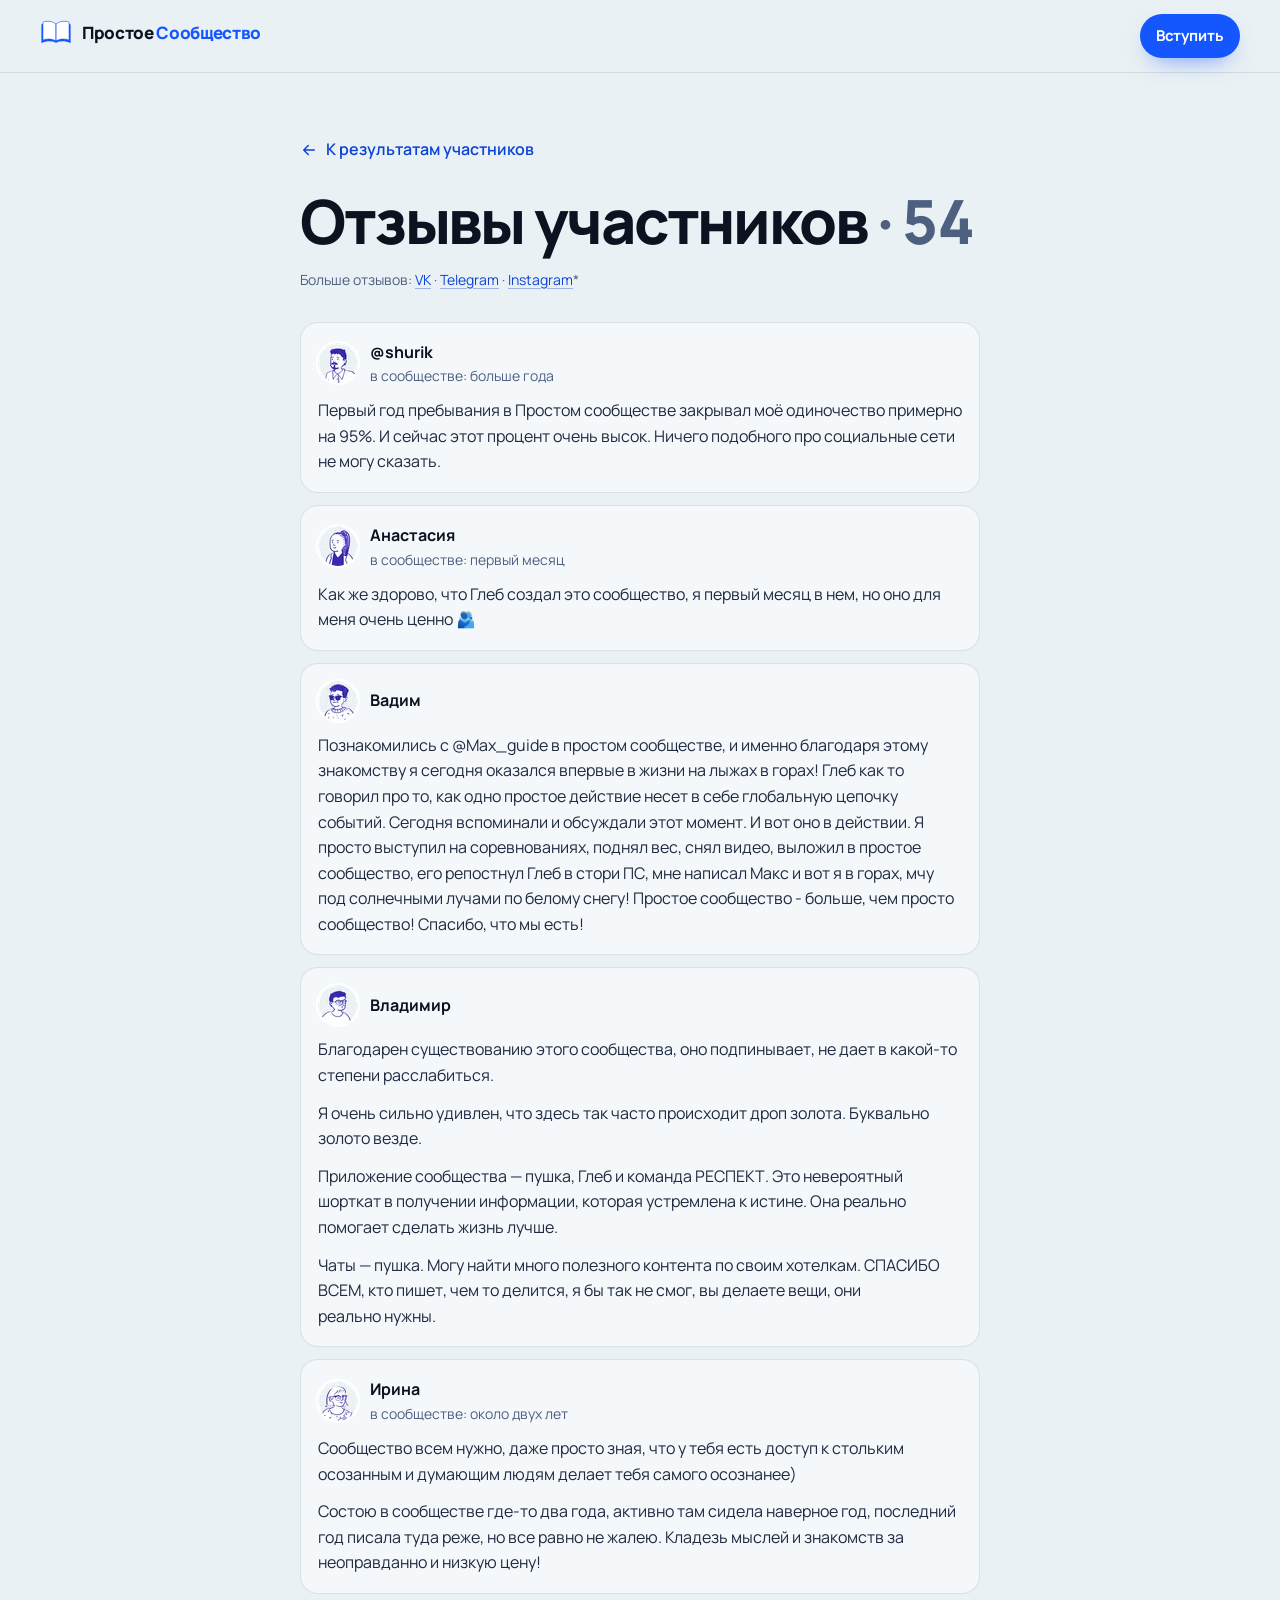
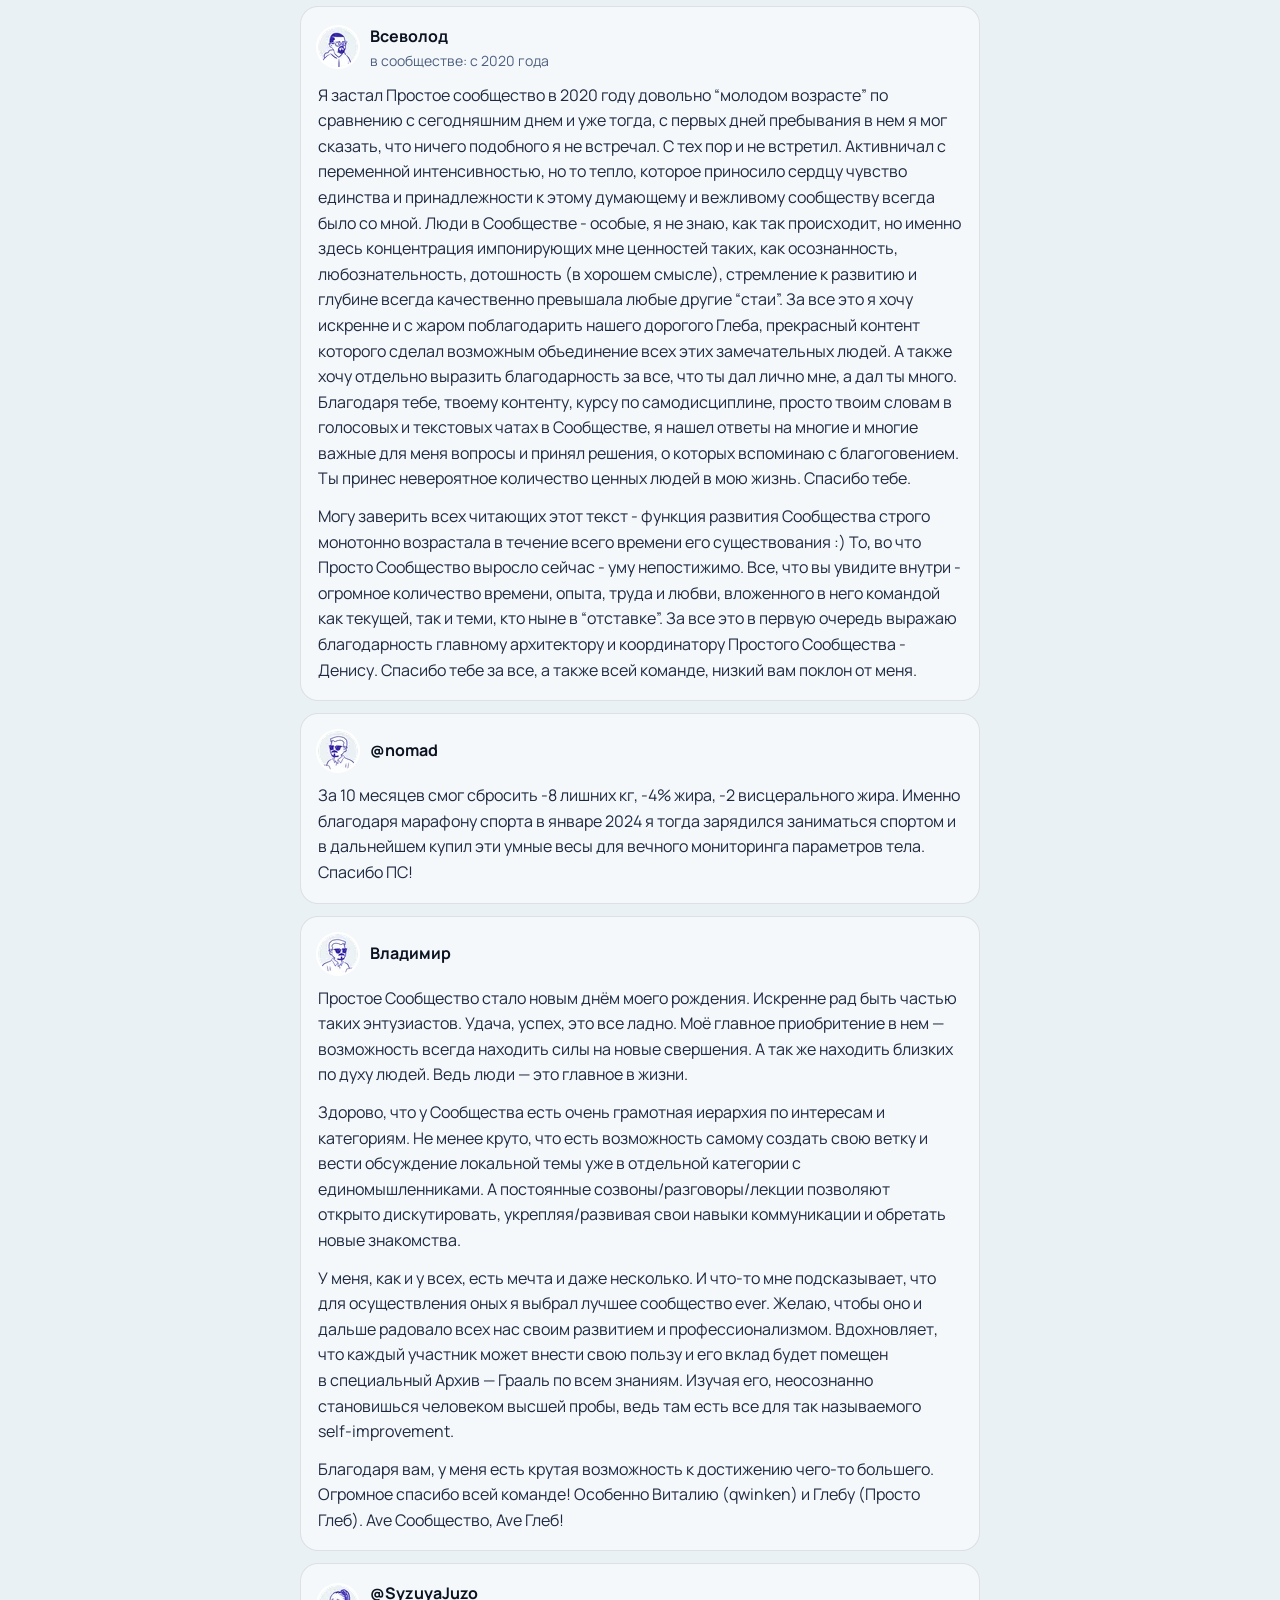
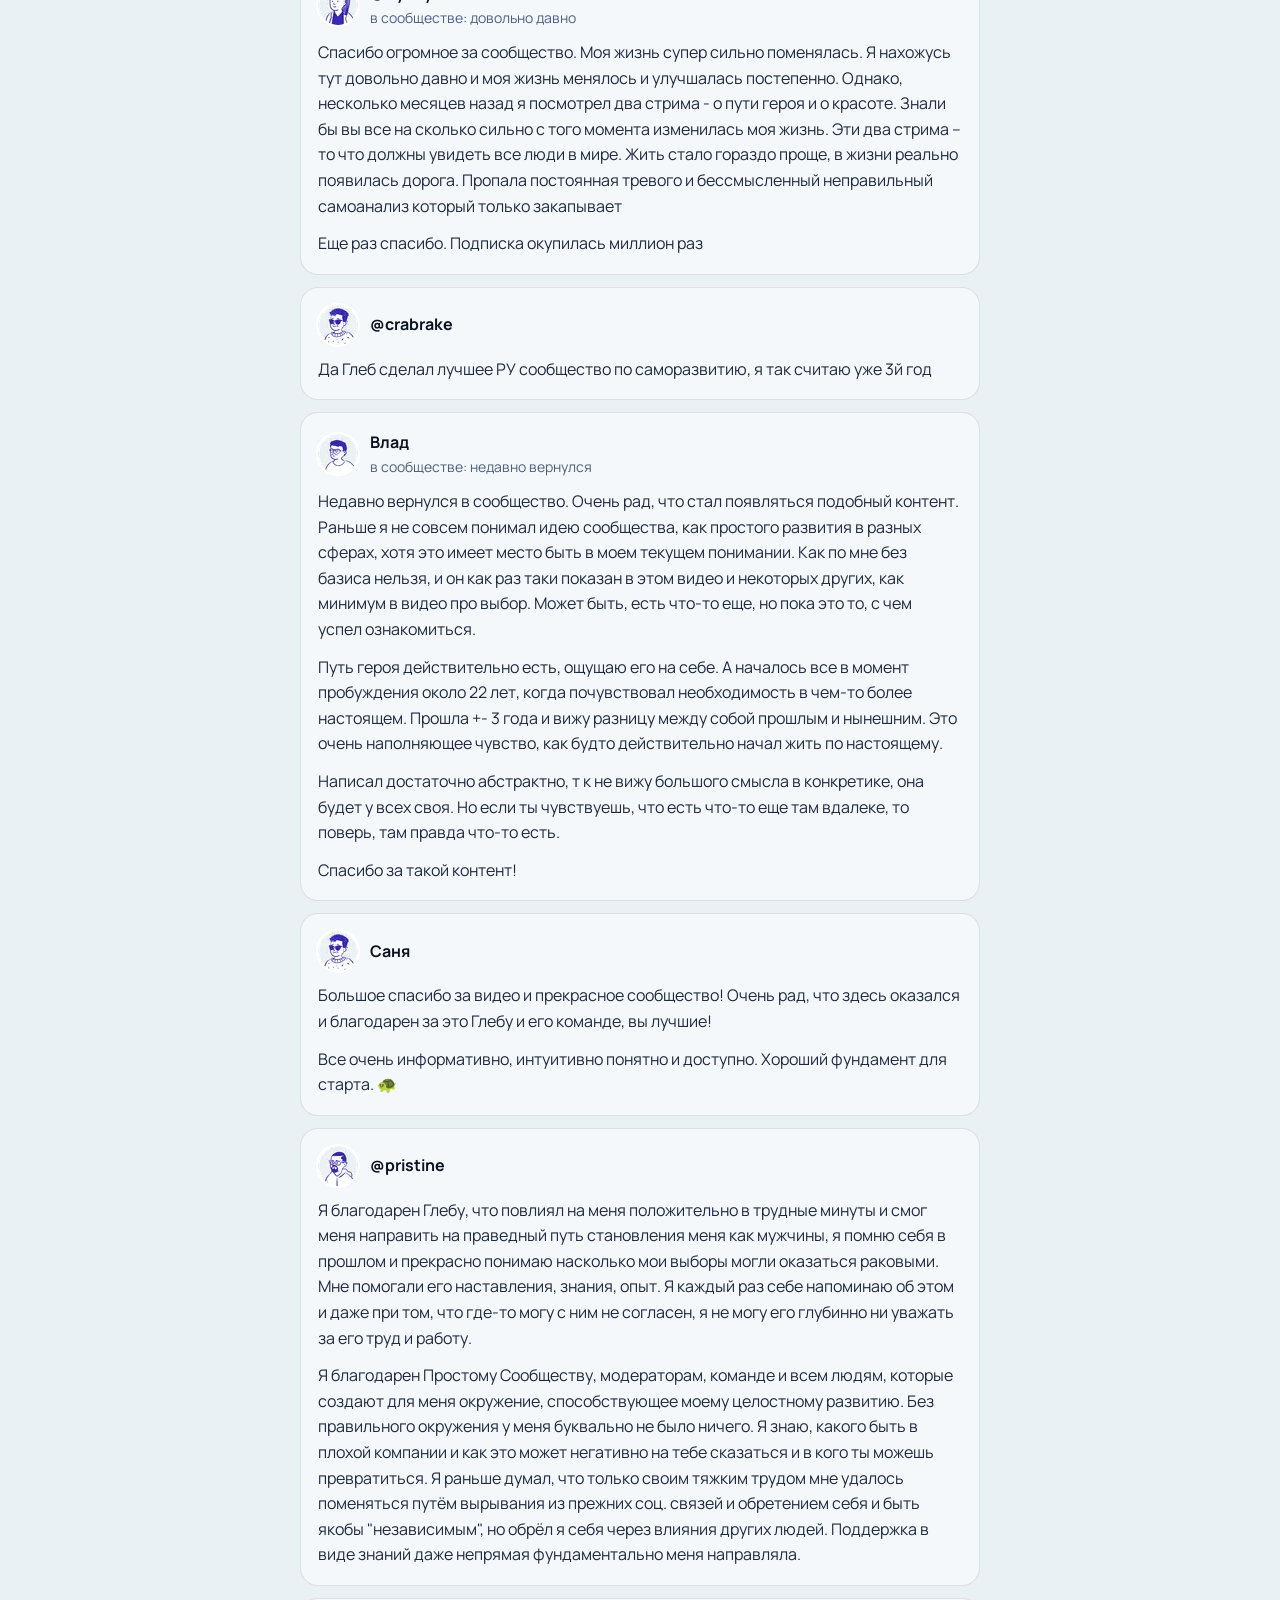
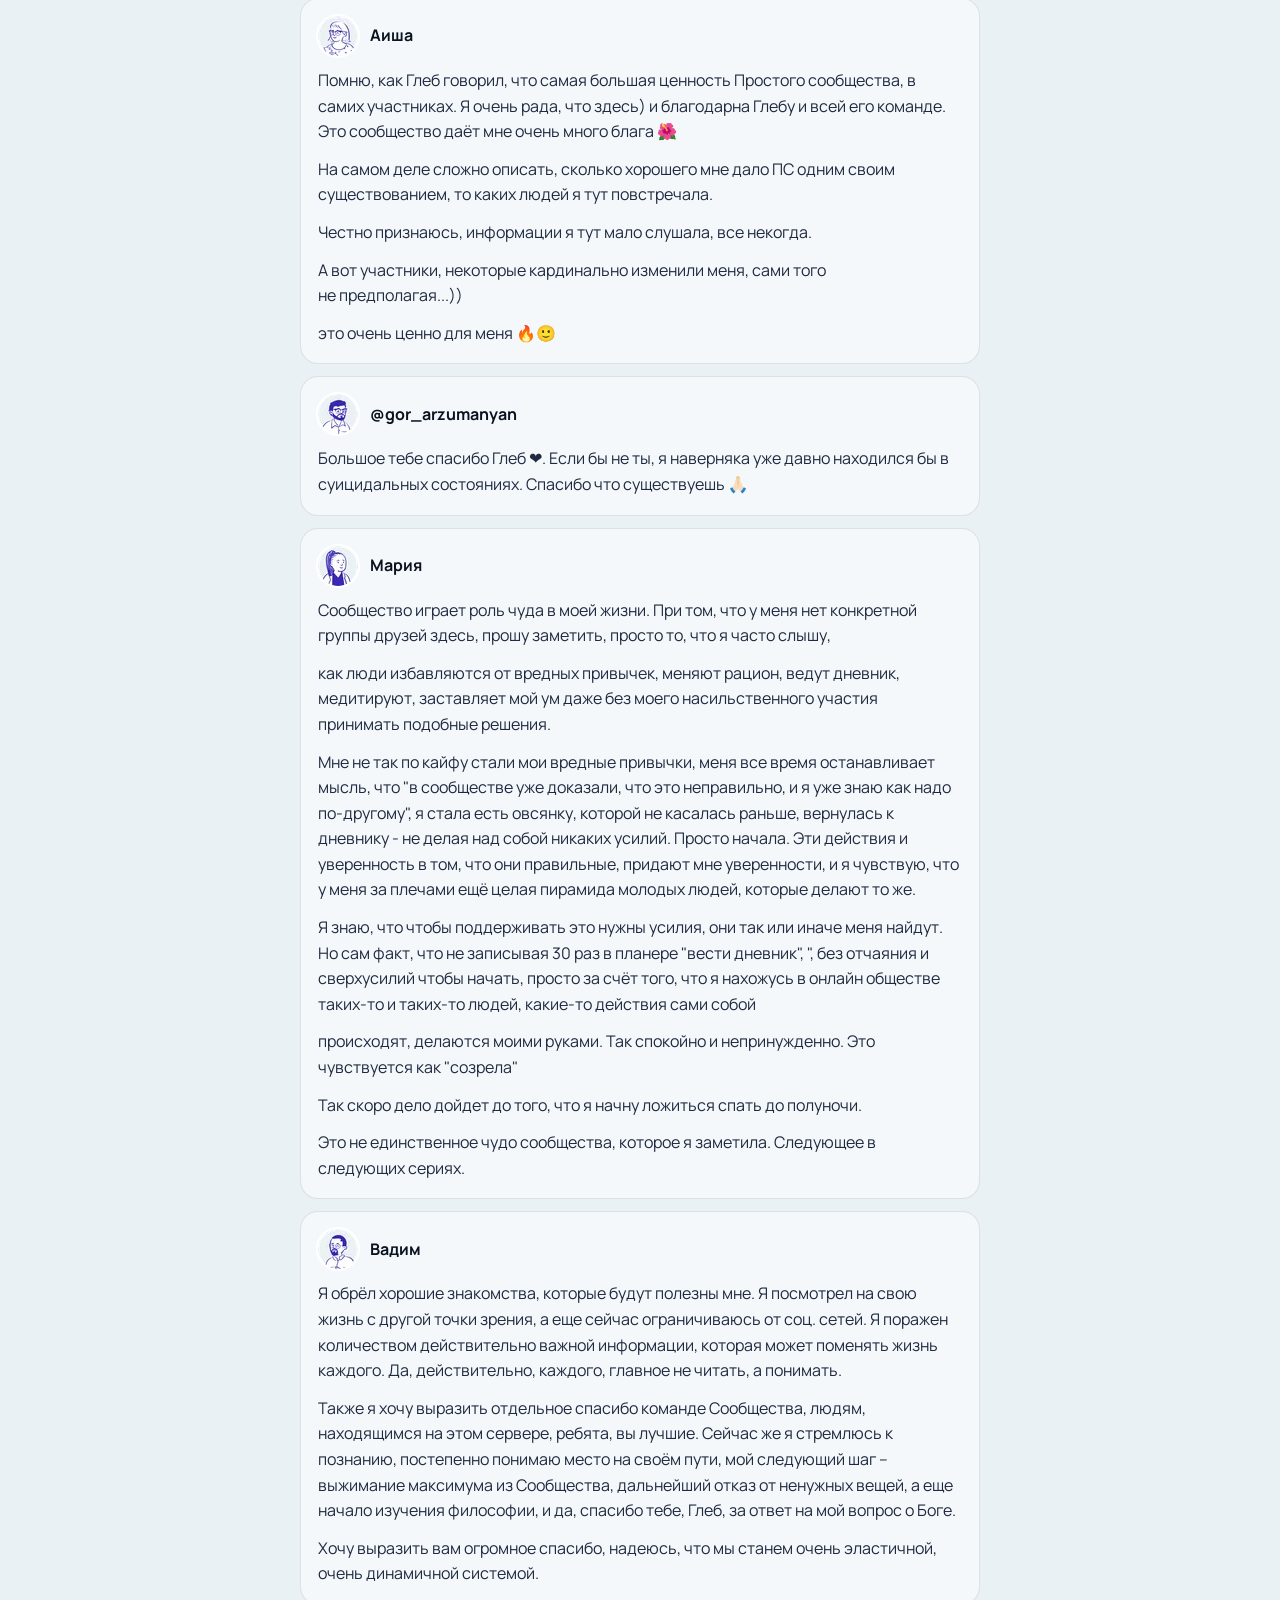
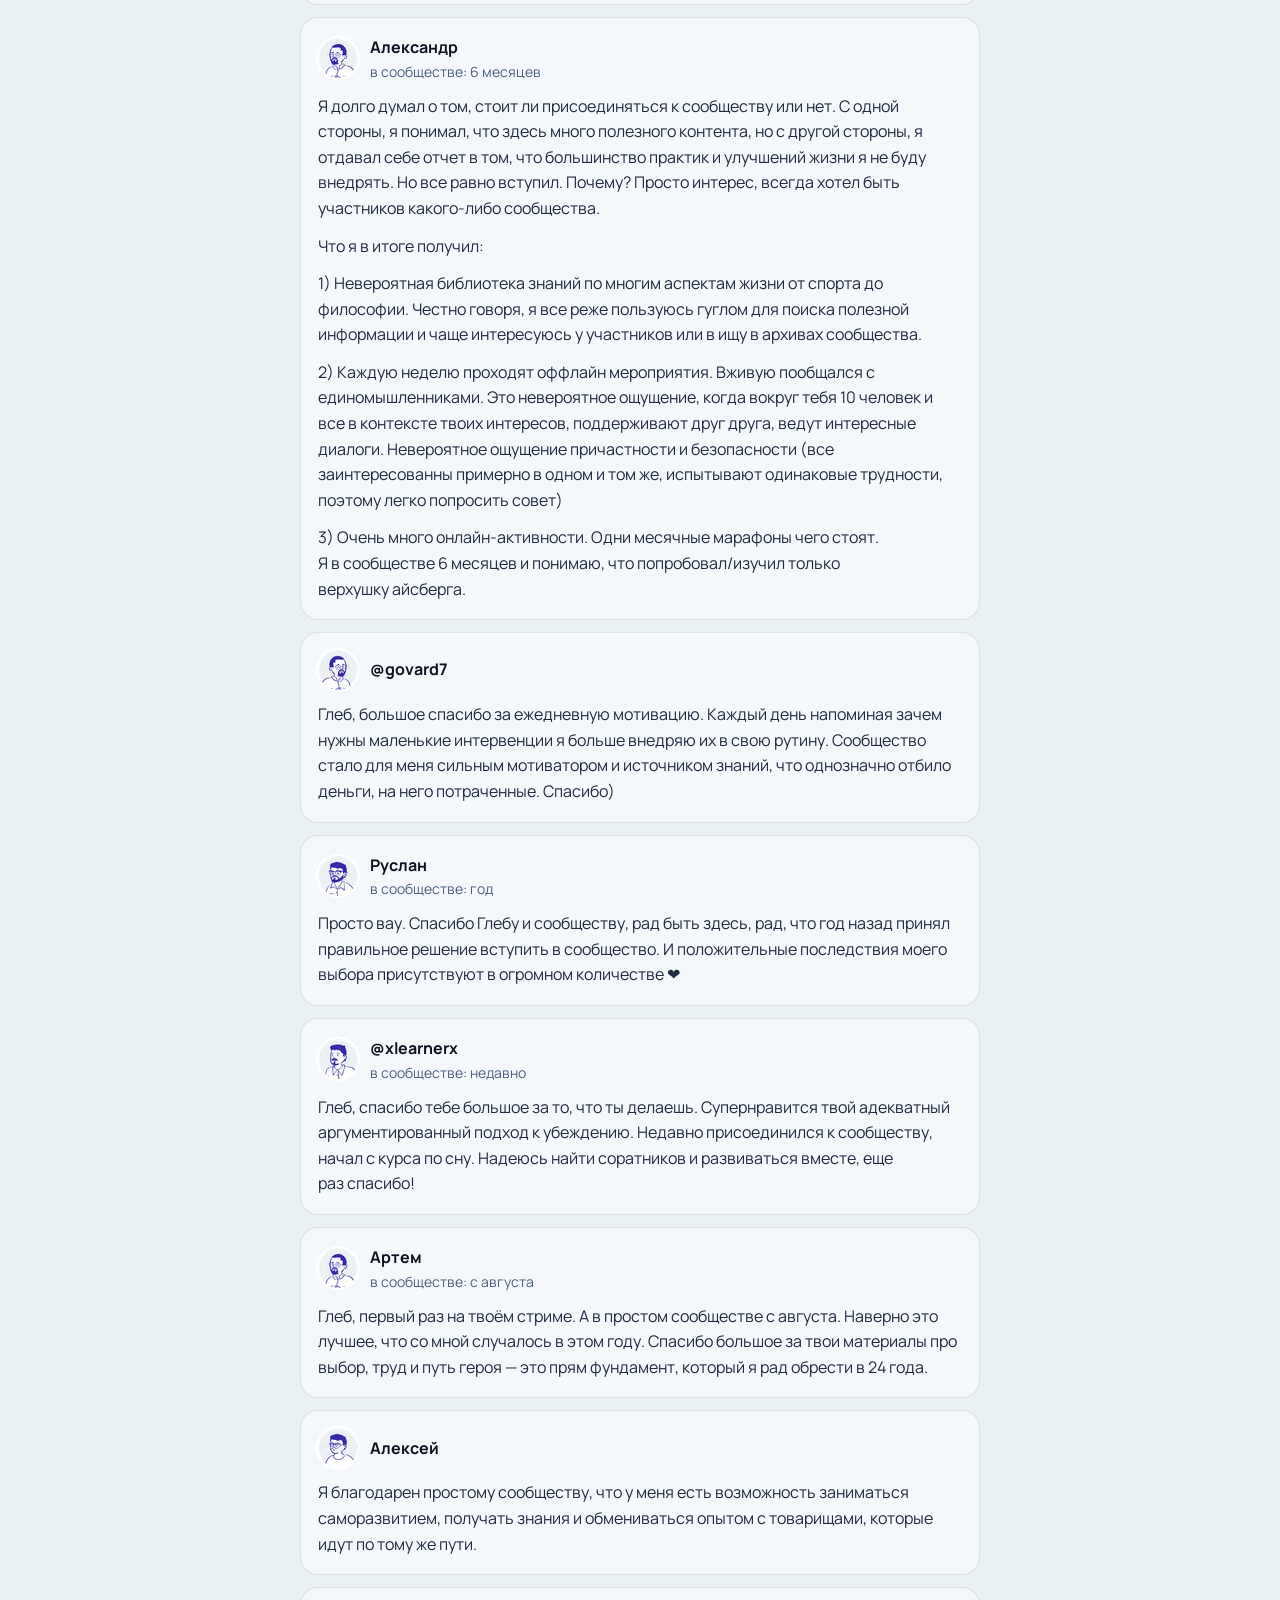
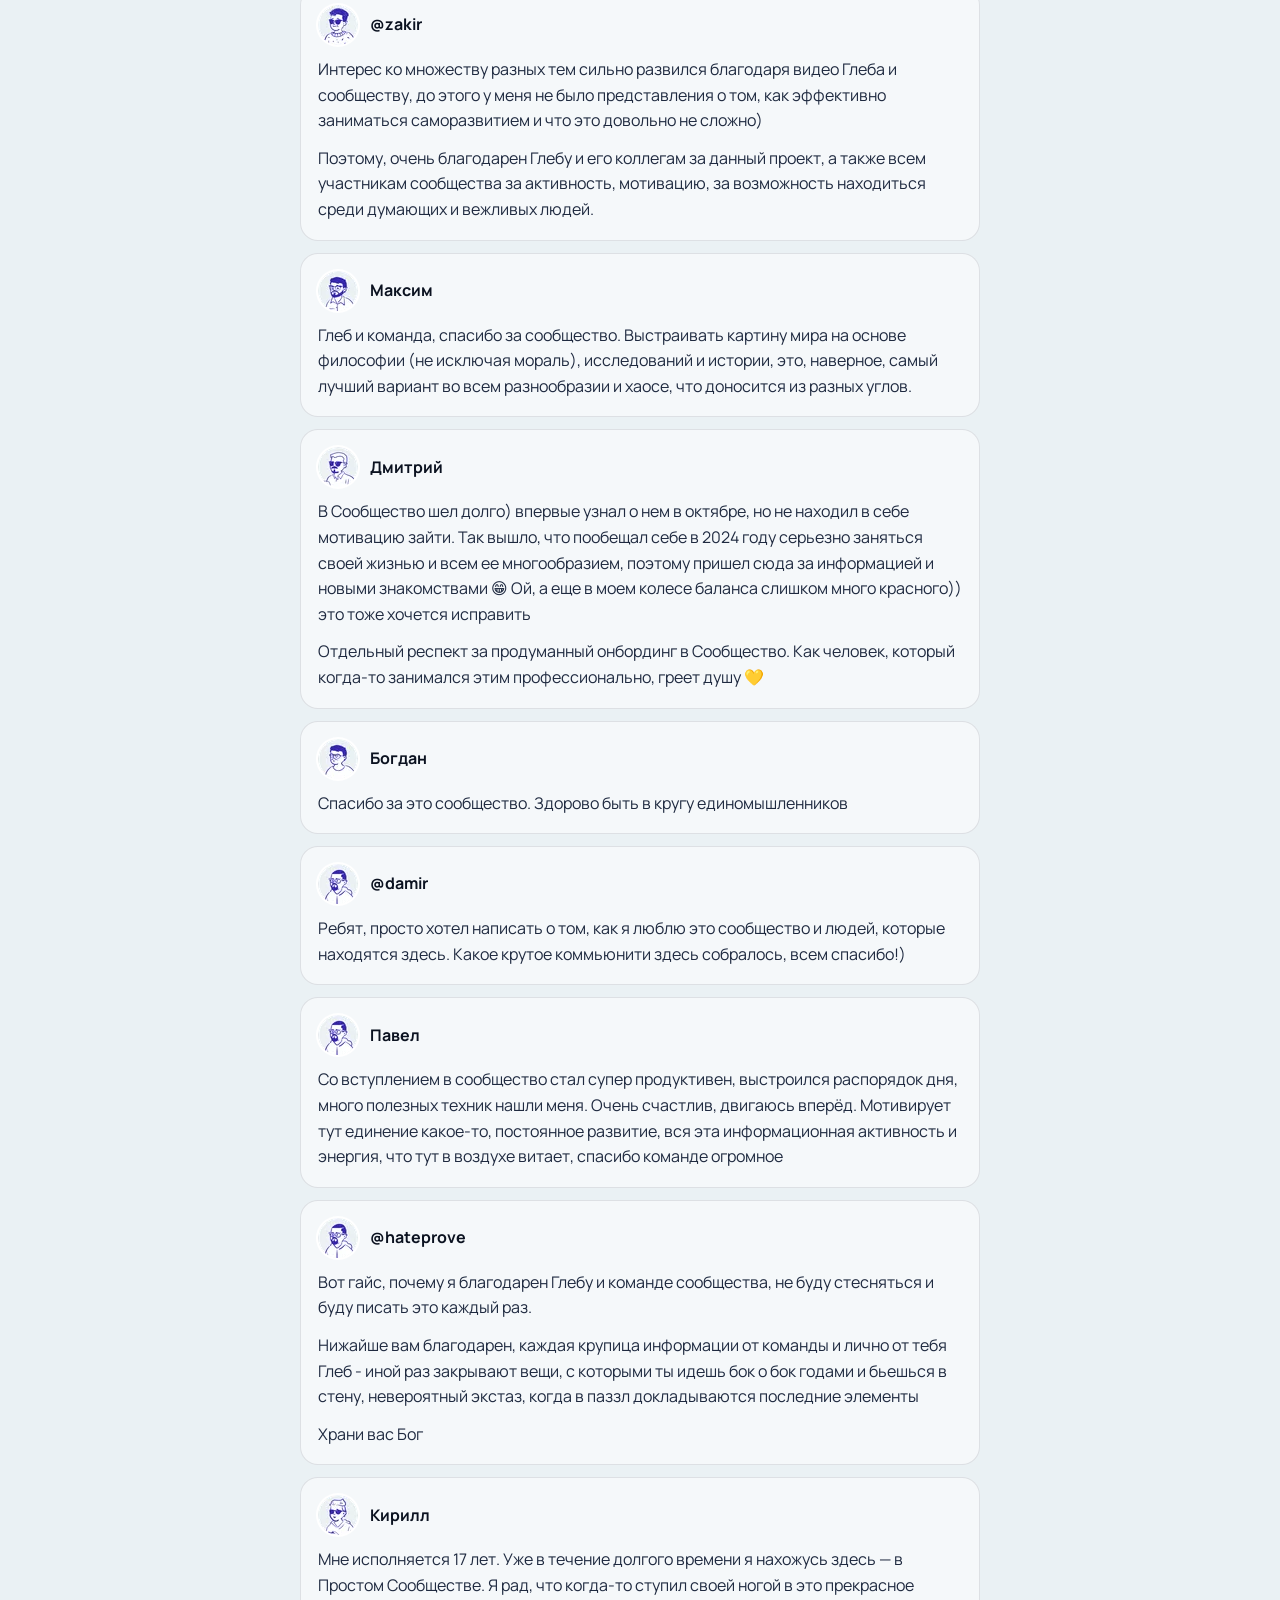
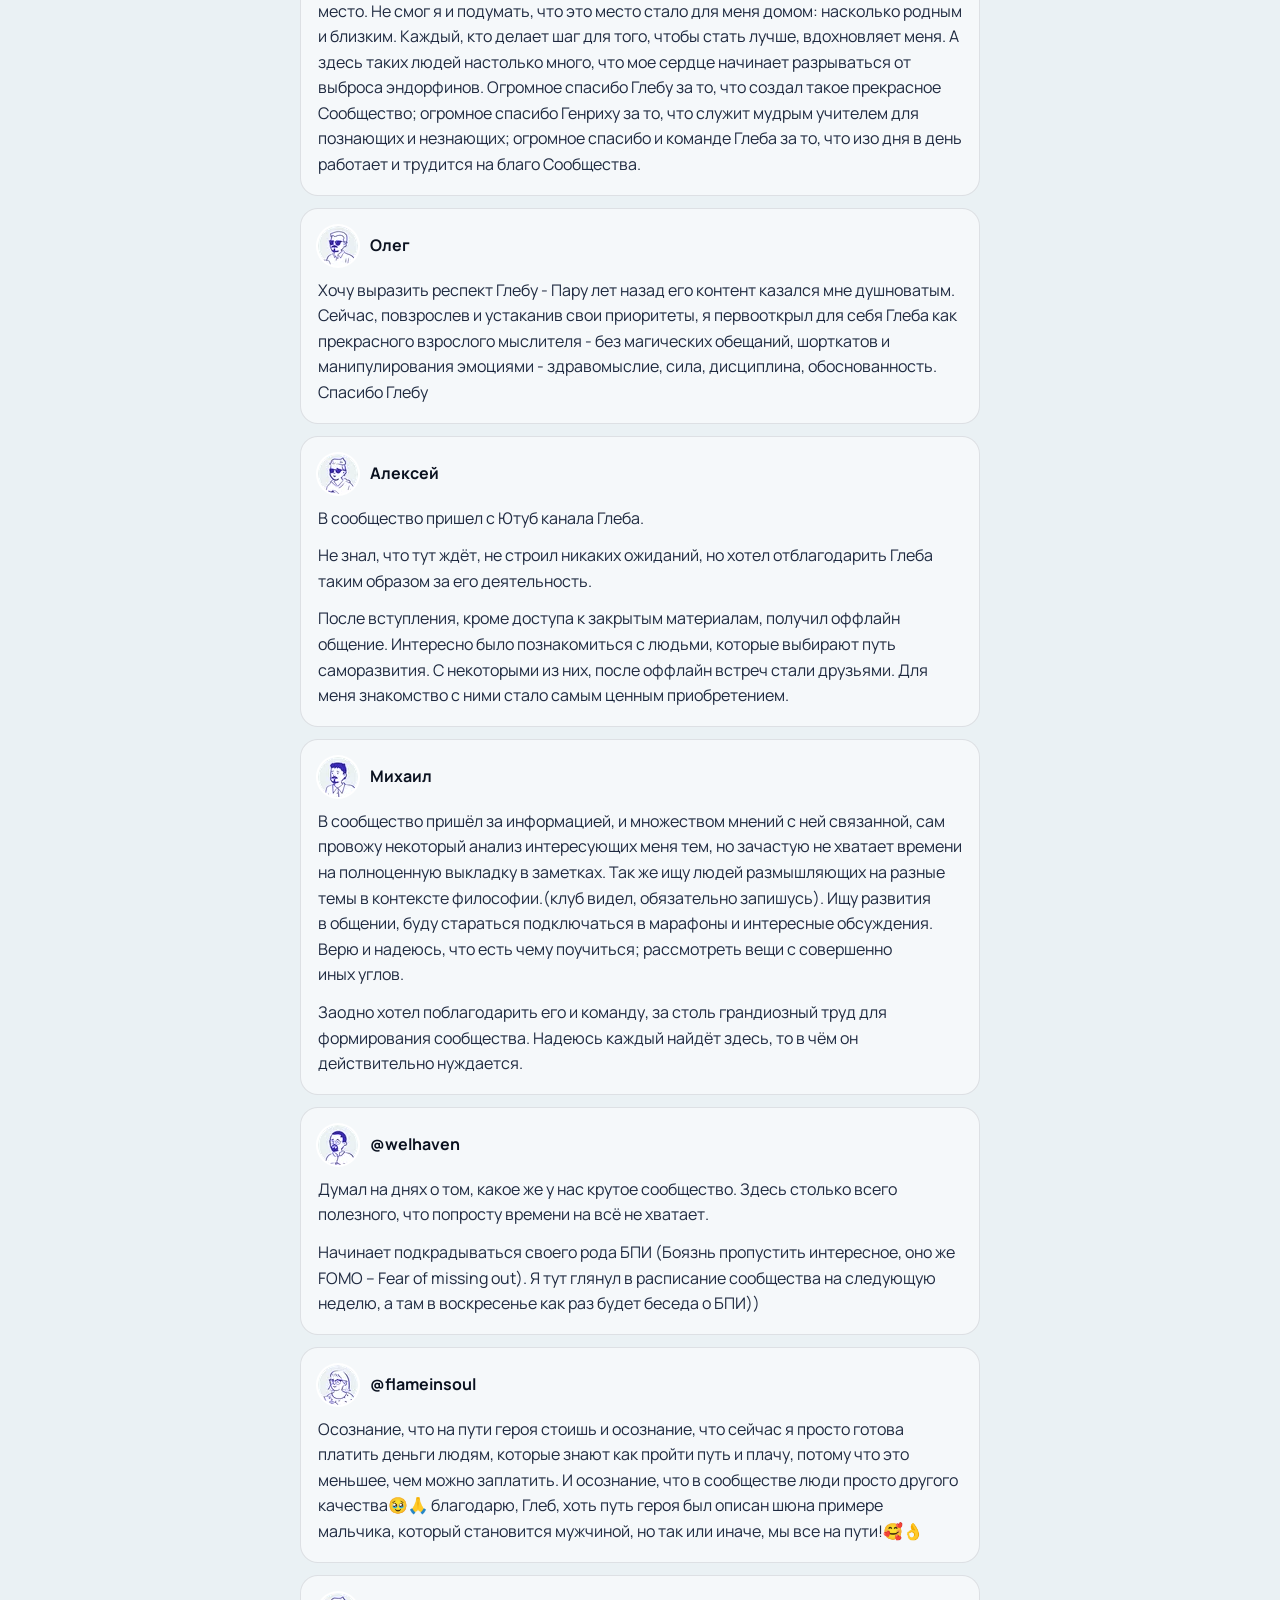
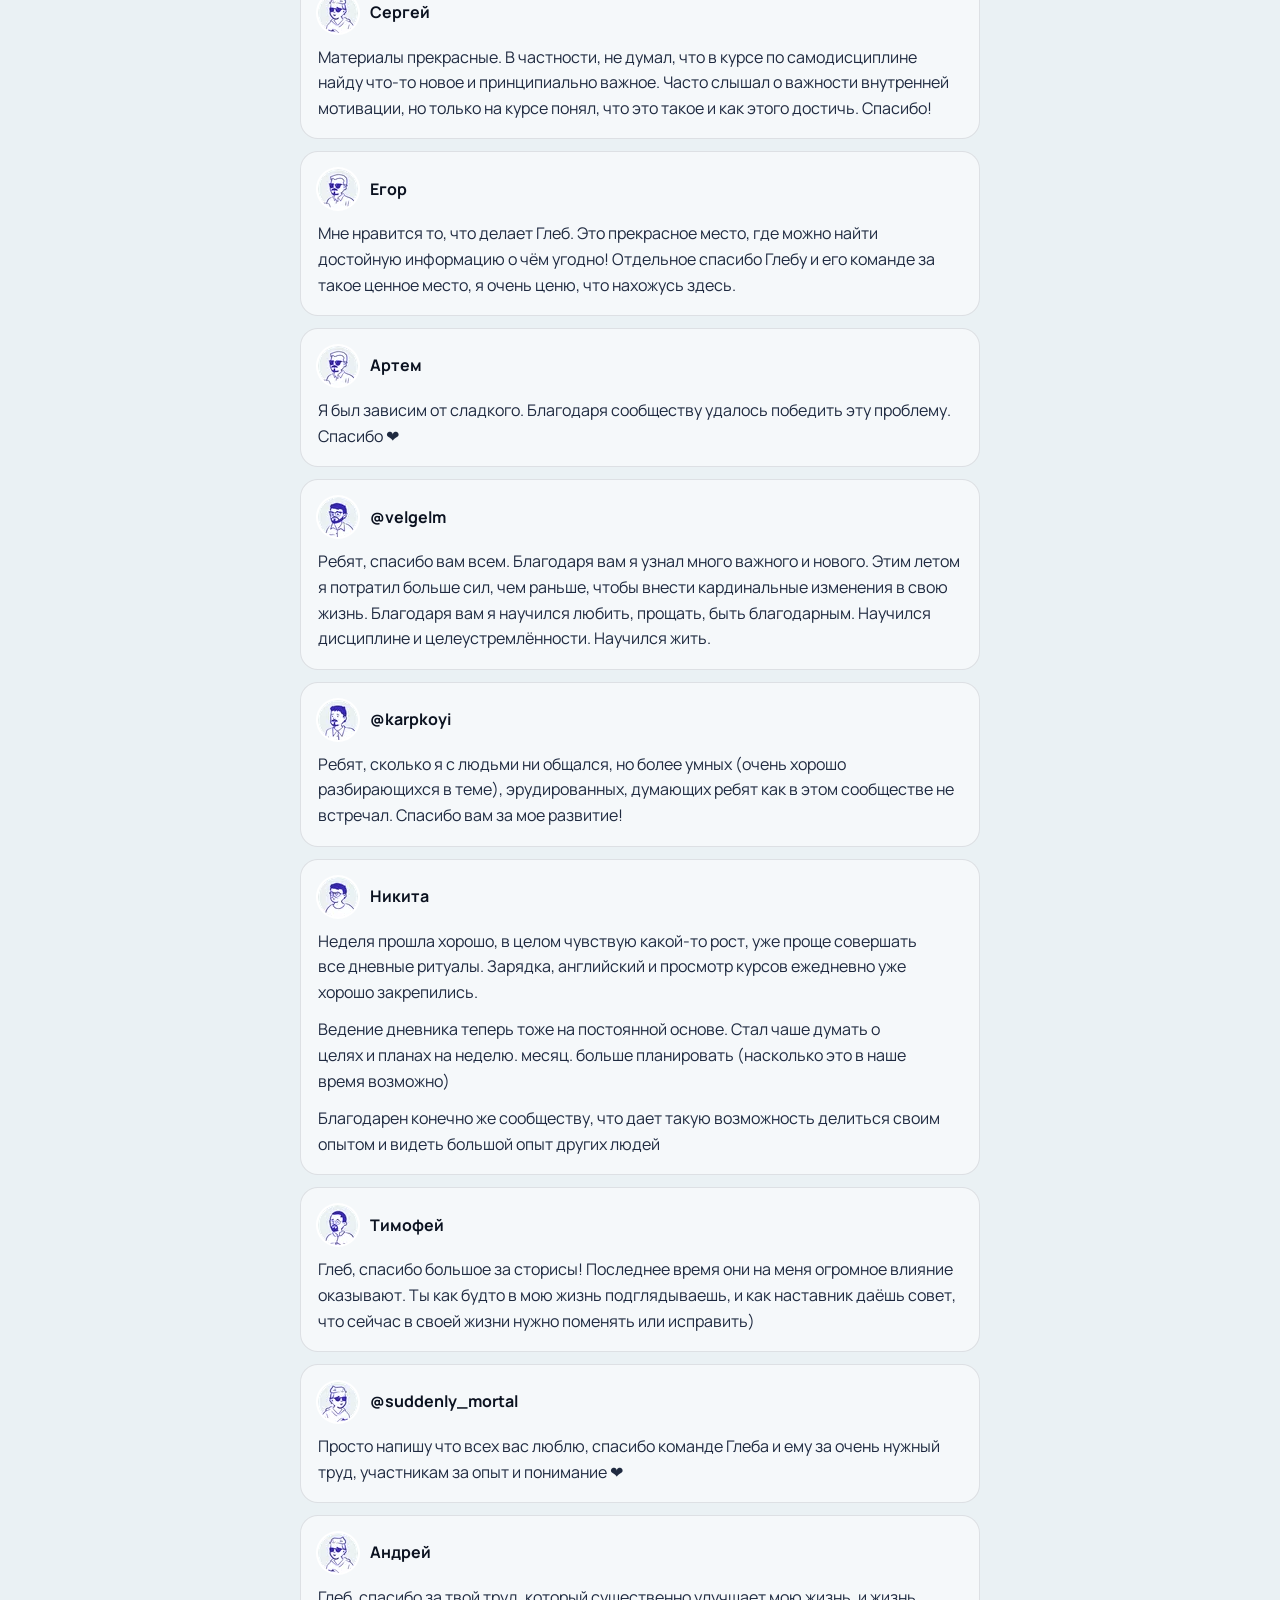
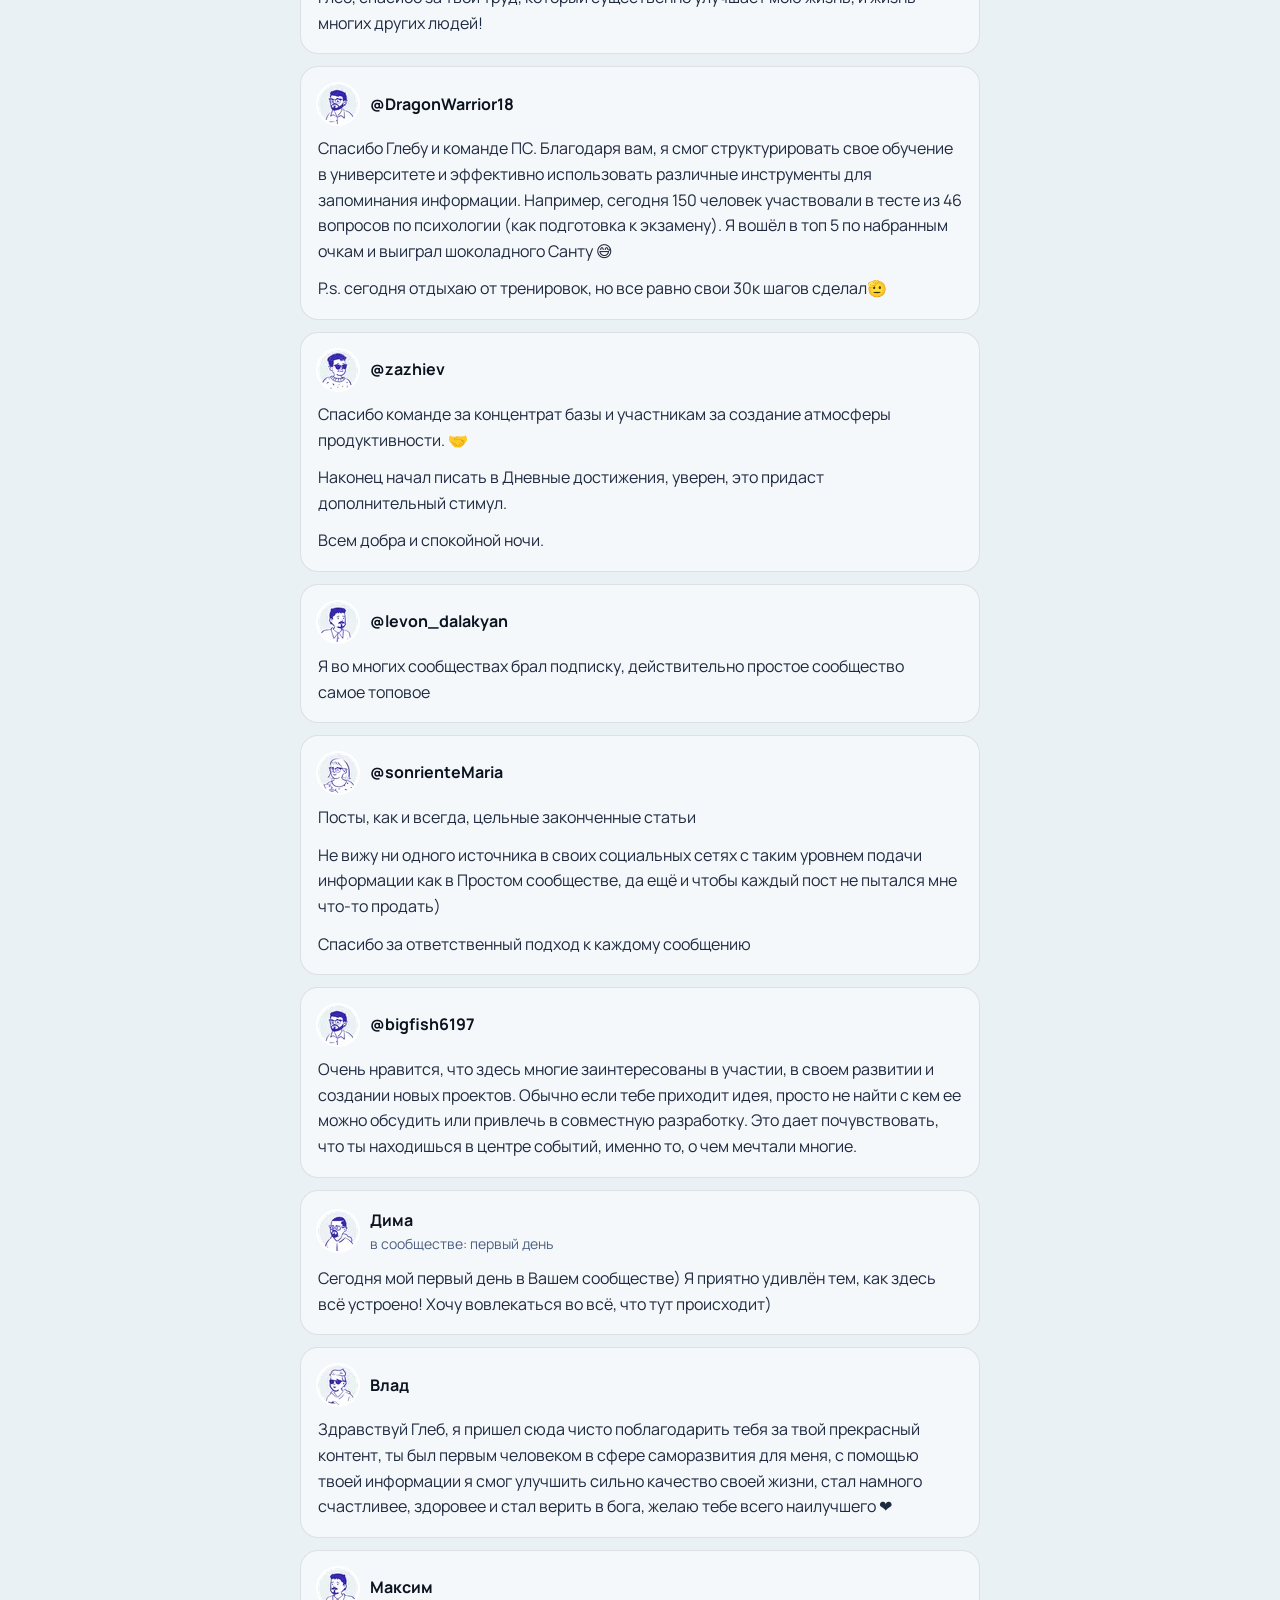
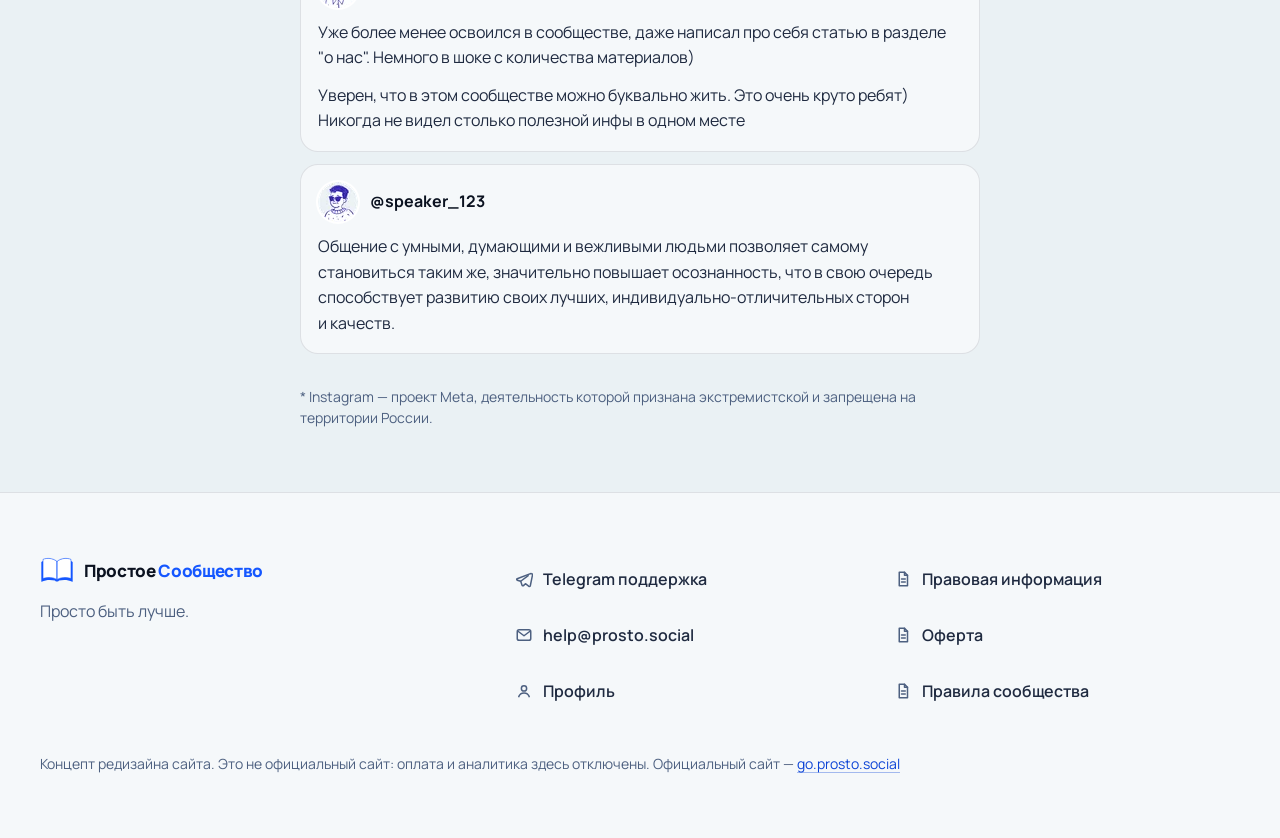
==== commit c00b3623: "Правки по скриншотам: автор, аватарки, этапы, финал, цена Co-Authored-By: Claude Opus 5.5 <noreply@a" ====
--- a/reviews/index.html
+++ b/reviews/index.html
@@ -3,6 +3,6 @@
 try{if(!matchMedia('(prefers-reduced-motion: reduce)').matches)h.classList.add('motion')}catch(e){h.classList.add('motion')}})(document);
 
 </script><style>/*! tailwindcss v4.3.3 | MIT License | https://tailwindcss.com */
-@layer properties{@supports (((-webkit-hyphens:none)) and (not (margin-trim:inline))) or ((-moz-orient:inline) and (not (color:rgb(from red r g b)))){*,:before,:after,::backdrop{--tw-rotate-x:initial;--tw-rotate-y:initial;--tw-rotate-z:initial;--tw-skew-x:initial;--tw-skew-y:initial;--tw-border-style:solid;--tw-leading:initial;--tw-font-weight:initial;--tw-tracking:initial;--tw-shadow:0 0 #0000;--tw-shadow-color:initial;--tw-shadow-alpha:100%;--tw-inset-shadow:0 0 #0000;--tw-inset-shadow-color:initial;--tw-inset-shadow-alpha:100%;--tw-ring-color:initial;--tw-ring-shadow:0 0 #0000;--tw-inset-ring-color:initial;--tw-inset-ring-shadow:0 0 #0000;--tw-ring-inset:initial;--tw-ring-offset-width:0px;--tw-ring-offset-color:#fff;--tw-ring-offset-shadow:0 0 #0000;--tw-outline-style:solid;--tw-blur:initial;--tw-brightness:initial;--tw-contrast:initial;--tw-grayscale:initial;--tw-hue-rotate:initial;--tw-invert:initial;--tw-opacity:initial;--tw-saturate:initial;--tw-sepia:initial;--tw-drop-shadow:initial;--tw-drop-shadow-color:initial;--tw-drop-shadow-alpha:100%;--tw-drop-shadow-size:initial;--tw-backdrop-blur:initial;--tw-backdrop-brightness:initial;--tw-backdrop-contrast:initial;--tw-backdrop-grayscale:initial;--tw-backdrop-hue-rotate:initial;--tw-backdrop-invert:initial;--tw-backdrop-opacity:initial;--tw-backdrop-saturate:initial;--tw-backdrop-sepia:initial;--tw-ease:initial}}}@layer theme{:root,:host{--font-sans:"Manrope", "Manrope Fallback", ui-sans-serif, system-ui, -apple-system, "Segoe UI", sans-serif;--font-mono:ui-monospace, "SF Mono", "JetBrains Mono", Menlo, Consolas, "Liberation Mono", monospace;--spacing:.25rem;--font-weight-semibold:600;--font-weight-bold:700;--font-weight-extrabold:800;--radius-lg:.5rem;--ease-in:cubic-bezier(.4, 0, 1, 1);--ease-out:cubic-bezier(0, 0, .2, 1);--ease-in-out:cubic-bezier(.4, 0, .2, 1);--default-transition-duration:.15s;--default-transition-timing-function:cubic-bezier(.4, 0, .2, 1);--default-font-family:var(--font-sans);--default-mono-font-family:var(--font-mono);--color-bg:#eaf1f4;--color-bg-deep:#dde7ed;--color-surface:#f5f8fa;--color-paper:#fff;--color-ink:#0b1220;--color-ink-2:#1f2a40;--color-muted:#4d6080;--color-faint:#8a9ab8;--color-line:#0b12201a;--color-line-strong:#0b12202e;--color-accent:#1557ff;--color-accent-ink:#0b43d6;--color-accent-soft:#dce6ff;--color-accent-wash:#eef3ff;--color-night:#0a1433;--color-night-2:#121e45;--color-on-night:#e8eeff;--color-on-night-muted:#a9b6d9;--color-accent-bright:#7f9dff;--color-positive:#1d7f55;--text-mega:clamp(5.5rem, 1.6rem + 17vw, 17rem);--text-mega--line-height:.82;--text-mega--letter-spacing:-.055em;--text-mega--font-weight:800;--text-display:clamp(2.6rem, 1.2rem + 5.6vw, 6.4rem);--text-display--line-height:.98;--text-display--letter-spacing:-.04em;--text-display--font-weight:800;--text-h2:clamp(2.05rem, 1.25rem + 3.2vw, 4.1rem);--text-h2--line-height:1.02;--text-h2--letter-spacing:-.035em;--text-h2--font-weight:780;--text-h3:clamp(1.25rem, 1.02rem + .9vw, 1.75rem);--text-h3--line-height:1.16;--text-h3--letter-spacing:-.02em;--text-h3--font-weight:720;--text-lead:clamp(1.0625rem, .97rem + .42vw, 1.3125rem);--text-lead--line-height:1.55;--text-body:1rem;--text-body--line-height:1.6;--text-small:.875rem;--text-small--line-height:1.5;--text-label:.75rem;--text-label--line-height:1.25;--text-label--letter-spacing:.08em;--radius-card:20px;--radius-panel:28px;--radius-chip:999px;--shadow-hair:0 0 0 1px #0b12200f;--shadow-soft:0 1px 2px #0b12200d, 0 10px 28px -14px #142d5b38;--shadow-lift:0 2px 6px #0b12200d, 0 28px 56px -24px #142d5b57;--shadow-phone:0 2px 6px #0b122014, 0 40px 90px -30px #142d5b73;--ease-out-soft:cubic-bezier(.22, .7, .18, 1);--ease-in-out-soft:cubic-bezier(.65, 0, .35, 1);--ease-spring-soft:cubic-bezier(.34, 1.26, .64, 1);--breakpoint-xs:23.4375rem}}@layer base{*,:after,:before,::backdrop{box-sizing:border-box;border:0 solid;margin:0;padding:0}::file-selector-button{box-sizing:border-box;border:0 solid;margin:0;padding:0}html,:host{-webkit-text-size-adjust:100%;tab-size:4;line-height:1.5;font-family:var(--default-font-family,-apple-system, BlinkMacSystemFont, "Segoe UI", Roboto, "Helvetica Neue", "Noto Sans", Arial, sans-serif, "Apple Color Emoji", "Segoe UI Emoji", "Segoe UI Symbol", "Noto Color Emoji");font-feature-settings:var(--default-font-feature-settings,normal);font-variation-settings:var(--default-font-variation-settings,normal);-webkit-tap-highlight-color:transparent}hr{height:0;color:inherit;border-top-width:1px}abbr:where([title]){text-decoration:underline dotted}h1,h2,h3,h4,h5,h6{font-size:inherit;font-weight:inherit}a{color:inherit;-webkit-text-decoration:inherit;-webkit-text-decoration:inherit;-webkit-text-decoration:inherit;text-decoration:inherit}b,strong{font-weight:bolder}code,kbd,samp,pre{font-family:var(--default-mono-font-family,ui-monospace, SFMono-Regular, Menlo, Monaco, Consolas, "Liberation Mono", "Courier New", monospace);font-feature-settings:var(--default-mono-font-feature-settings,normal);font-variation-settings:var(--default-mono-font-variation-settings,normal);font-size:1em}small{font-size:80%}sub,sup{vertical-align:baseline;font-size:75%;line-height:0;position:relative}sub{bottom:-.25em}sup{top:-.5em}table{text-indent:0;border-color:inherit;border-collapse:collapse}:-moz-focusring:where(:not(iframe)){outline:auto}progress{vertical-align:baseline}summary{display:list-item}ol,ul,menu{list-style:none}img,svg,video,canvas,audio,iframe,embed,object{vertical-align:middle;display:block}img,video{max-width:100%;height:auto}button,input,select,optgroup,textarea{font:inherit;font-feature-settings:inherit;font-variation-settings:inherit;letter-spacing:inherit;color:inherit;opacity:1;background-color:#0000;border-radius:0}::file-selector-button{font:inherit;font-feature-settings:inherit;font-variation-settings:inherit;letter-spacing:inherit;color:inherit;opacity:1;background-color:#0000;border-radius:0}:where(select:is([multiple],[size])) optgroup{font-weight:bolder}:where(select:is([multiple],[size])) optgroup option{padding-inline-start:20px}::file-selector-button{margin-inline-end:4px}::placeholder{opacity:1}@supports (not ((-webkit-appearance:-apple-pay-button))) or (contain-intrinsic-size:1px){::placeholder{color:currentColor}@supports (color:color-mix(in lab, red, red)){::placeholder{color:color-mix(in oklab, currentcolor 50%, transparent)}}}textarea{resize:vertical}::-webkit-search-decoration{-webkit-appearance:none}::-webkit-date-and-time-value{min-height:1lh;text-align:inherit}::-webkit-datetime-edit{display:inline-flex}::-webkit-datetime-edit-fields-wrapper{padding:0}::-webkit-datetime-edit{padding-block:0}::-webkit-datetime-edit-year-field{padding-block:0}::-webkit-datetime-edit-month-field{padding-block:0}::-webkit-datetime-edit-day-field{padding-block:0}::-webkit-datetime-edit-hour-field{padding-block:0}::-webkit-datetime-edit-minute-field{padding-block:0}::-webkit-datetime-edit-second-field{padding-block:0}::-webkit-datetime-edit-millisecond-field{padding-block:0}::-webkit-datetime-edit-meridiem-field{padding-block:0}::-webkit-calendar-picker-indicator{line-height:1}:-moz-ui-invalid{box-shadow:none}button,input:where([type=button],[type=reset],[type=submit]){appearance:button}::file-selector-button{appearance:button}::-webkit-inner-spin-button{height:auto}::-webkit-outer-spin-button{height:auto}[hidden]:where(:not([hidden=until-found])){display:none!important}html{background:var(--color-bg);color:var(--color-ink);font-family:var(--font-sans);-webkit-font-smoothing:antialiased;-moz-osx-font-smoothing:grayscale;text-rendering:optimizelegibility;scroll-padding-top:calc(var(--header-h) + 12px);-webkit-text-size-adjust:100%}body{min-height:100vh;font-size:var(--text-body);line-height:var(--text-body--line-height);font-feature-settings:"ss01" off;overflow-x:clip}::selection{background:var(--color-accent);color:#fff}:focus-visible{outline:2.5px solid var(--color-accent);outline-offset:3px;border-radius:6px}.on-night :focus-visible{outline-color:var(--color-accent-bright)}h1,h2,h3,h4{text-wrap:balance}p{text-wrap:pretty}img,svg,canvas{display:block}button{cursor:pointer}[hidden]{display:none!important}}@layer components{.container-x{width:100%;max-width:1320px;padding-inline:var(--gutter);margin-inline:auto}.section-pad{padding-block:clamp(88px,12vh + 24px,168px)}.eyebrow{font-family:var(--font-mono);font-size:var(--text-label);line-height:var(--text-label--line-height);letter-spacing:.12em;text-transform:uppercase;color:var(--color-muted);align-items:center;gap:10px;display:inline-flex}.eyebrow:before{content:"";background:var(--color-accent);border-radius:2px;width:18px;height:2px}.on-night .eyebrow{color:var(--color-on-night-muted)}.on-night .eyebrow:before{background:var(--color-accent-bright)}.eyebrow-thread{position:relative}.eyebrow-thread:after{content:"";background:linear-gradient(to bottom, #1557ff00, var(--color-accent) 75%);transform-origin:50% 0;width:2px;height:clamp(44px,6vw,88px);transition:transform 1.1s var(--ease-out-soft);border-radius:2px;position:absolute;bottom:calc(50% - 1px);left:0}.justify-center.eyebrow-thread:after{bottom:100%;left:calc(50% - 1px)}.on-night .eyebrow-thread:after{background:linear-gradient(to bottom, #7f9dff00, var(--color-accent-bright) 75%)}html.motion .eyebrow-thread:not(.is-in):after{transform:scaleY(0)}.mono{font-family:var(--font-mono);font-feature-settings:"tnum" 1}.tnum{font-variant-numeric:tabular-nums}.btn{border-radius:var(--radius-chip);letter-spacing:-.005em;white-space:nowrap;min-height:52px;transition:transform var(--dur-micro) var(--ease-out-soft), background-color var(--dur-micro) ease, color var(--dur-micro) ease, box-shadow var(--dur-micro) ease, border-color var(--dur-micro) ease;-webkit-tap-highlight-color:transparent;justify-content:center;align-items:center;gap:.55em;padding:0 24px;font-size:1rem;font-weight:700;line-height:1.1;text-decoration:none;display:inline-flex;position:relative}.btn:active{transform:scale(.98)}.btn-primary{background:var(--color-accent);color:#fff;box-shadow:0 10px 24px -12px #1557ffbf}@media (hover:hover){.btn-primary:hover{background:var(--color-accent-ink);transform:translateY(-1px);box-shadow:0 14px 28px -12px #1557ffcc}}.btn-primary:focus-visible{background:var(--color-accent-ink);transform:translateY(-1px);box-shadow:0 14px 28px -12px #1557ffcc}.btn-secondary{color:var(--color-ink);box-shadow:inset 0 0 0 1.5px var(--color-line-strong);background:#ffffff8c}@media (hover:hover){.btn-secondary:hover{background:#fff;box-shadow:inset 0 0 0 1.5px #0b122052}}.btn-secondary:focus-visible{background:#fff;box-shadow:inset 0 0 0 1.5px #0b122052}.on-night .btn-secondary{color:var(--color-on-night);background:0 0;box-shadow:inset 0 0 0 1.5px #e8eeff47}.btn-lg{min-height:60px;padding:0 30px;font-size:1.0625rem}.btn-sm{min-height:44px;padding:0 16px;font-size:.9375rem}.btn .btn-arrow{transition:transform var(--dur-micro) var(--ease-out-soft)}.btn:hover .btn-arrow{transform:translate(3px)}.link{color:var(--color-accent-ink);text-underline-offset:3px;transition:text-decoration-color var(--dur-micro) ease;text-decoration:underline 1px #0b43d659}.link:hover{text-decoration-color:currentColor}.card{background:var(--color-paper);border-radius:var(--radius-card);box-shadow:var(--shadow-hair), var(--shadow-soft)}.chip{border-radius:var(--radius-chip);height:30px;box-shadow:inset 0 0 0 1px var(--color-line);color:var(--color-ink-2);white-space:nowrap;background:#ffffffb3;align-items:center;gap:6px;padding:0 12px;font-size:.8125rem;font-weight:650;display:inline-flex}.type-tag{font-family:var(--font-mono);letter-spacing:.08em;text-transform:uppercase;color:var(--color-accent-ink);font-size:.75rem}.ph{max-width:100%;color:var(--color-ink-2);font-family:var(--font-mono);letter-spacing:.02em;text-transform:uppercase;white-space:normal;background:#ffffff8c;border:1.5px dashed #0b122047;border-radius:8px;align-items:center;gap:6px;padding:4px 10px;font-size:.75rem;line-height:1.35;display:inline-flex}.on-night .ph{color:var(--color-on-night-muted);background:#e8eeff0f;border-color:#e8eeff59}.ph-block{text-align:center;border-radius:inherit;justify-content:center;align-items:center;width:100%;height:100%;min-height:120px;display:flex}.dot-grid{background-image:radial-gradient(#0b122013 1px,#0000 1.3px);background-position:-11px -11px;background-size:22px 22px}.on-night .dot-grid,.dot-grid-night{background-image:radial-gradient(#e8eeff14 1px,#0000 1.3px);background-size:22px 22px}.visually-hidden{clip:rect(0 0 0 0);white-space:nowrap;border:0;width:1px;height:1px;margin:-1px;padding:0;overflow:hidden;position:absolute!important}}@layer utilities{.\@container{container-type:inline-size}.visible{visibility:visible}.absolute{position:absolute}.fixed{position:fixed}.relative{position:relative}.sticky{position:sticky}.container{width:100%}@media (width>=23.4375rem){.container{max-width:23.4375rem}}@media (width>=40rem){.container{max-width:40rem}}@media (width>=48rem){.container{max-width:48rem}}@media (width>=64rem){.container{max-width:64rem}}@media (width>=80rem){.container{max-width:80rem}}@media (width>=96rem){.container{max-width:96rem}}.mx-auto{margin-inline:auto}.mt-2{margin-top:calc(var(--spacing) * 2)}.mt-3{margin-top:calc(var(--spacing) * 3)}.mt-4{margin-top:calc(var(--spacing) * 4)}.mt-5{margin-top:calc(var(--spacing) * 5)}.mt-6{margin-top:calc(var(--spacing) * 6)}.mt-7{margin-top:calc(var(--spacing) * 7)}.mt-8{margin-top:calc(var(--spacing) * 8)}.-ml-2\.5{margin-left:calc(var(--spacing) * -2.5)}.\!grid{display:grid!important}.block{display:block}.flex{display:flex}.grid{display:grid}.hidden{display:none}.inline{display:inline}.inline-flex{display:inline-flex}.table{display:table}.h-\[var\(--header-h\)\]{height:var(--header-h)}.w-full{width:100%}.max-w-\[40rem\]{max-width:40rem}.max-w-\[56rem\]{max-width:56rem}.max-w-\[760px\]{max-width:760px}.min-w-0{min-width:0}.flex-shrink{flex-shrink:1}.shrink-0{flex-shrink:0}.flex-grow{flex-grow:1}.transform{transform:var(--tw-rotate-x,) var(--tw-rotate-y,) var(--tw-rotate-z,) var(--tw-skew-x,) var(--tw-skew-y,)}.resize{resize:both}.flex-wrap{flex-wrap:wrap}.content-start{align-content:flex-start}.items-baseline{align-items:baseline}.items-center{align-items:center}.items-start{align-items:flex-start}.justify-between{justify-content:space-between}.justify-center{justify-content:center}.gap-1{gap:var(--spacing)}.gap-2{gap:calc(var(--spacing) * 2)}.gap-2\.5{gap:calc(var(--spacing) * 2.5)}.gap-3{gap:calc(var(--spacing) * 3)}.gap-4{gap:calc(var(--spacing) * 4)}.gap-6{gap:calc(var(--spacing) * 6)}.gap-8{gap:calc(var(--spacing) * 8)}.gap-10{gap:calc(var(--spacing) * 10)}.gap-x-2{column-gap:calc(var(--spacing) * 2)}.gap-y-1{row-gap:var(--spacing)}.overflow-visible{overflow:visible}.rounded-card{border-radius:var(--radius-card)}.rounded-full{border-radius:2147483647px}.rounded-lg{border-radius:var(--radius-lg)}.rounded-panel{border-radius:var(--radius-panel)}.border{border-style:var(--tw-border-style);border-width:1px}.border-t{border-top-style:var(--tw-border-style);border-top-width:1px}.border-b{border-bottom-style:var(--tw-border-style);border-bottom-width:1px}.border-line{border-color:var(--color-line)}.bg-accent{background-color:var(--color-accent)}.bg-bg{background-color:var(--color-bg)}.bg-bg-deep{background-color:var(--color-bg-deep)}.bg-paper{background-color:var(--color-paper)}.bg-surface{background-color:var(--color-surface)}.object-cover{object-fit:cover}.py-12{padding-block:calc(var(--spacing) * 12)}.py-14{padding-block:calc(var(--spacing) * 14)}.text-center{text-align:center}.text-left{text-align:left}.text-display{font-size:var(--text-display);line-height:var(--tw-leading,var(--text-display--line-height));letter-spacing:var(--tw-tracking,var(--text-display--letter-spacing));font-weight:var(--tw-font-weight,var(--text-display--font-weight))}.text-h2{font-size:var(--text-h2);line-height:var(--tw-leading,var(--text-h2--line-height));letter-spacing:var(--tw-tracking,var(--text-h2--letter-spacing));font-weight:var(--tw-font-weight,var(--text-h2--font-weight))}.text-h3{font-size:var(--text-h3);line-height:var(--tw-leading,var(--text-h3--line-height));letter-spacing:var(--tw-tracking,var(--text-h3--letter-spacing));font-weight:var(--tw-font-weight,var(--text-h3--font-weight))}.text-mega{font-size:var(--text-mega);line-height:var(--tw-leading,var(--text-mega--line-height));letter-spacing:var(--tw-tracking,var(--text-mega--letter-spacing));font-weight:var(--tw-font-weight,var(--text-mega--font-weight))}.text-label{font-size:var(--text-label);line-height:var(--tw-leading,var(--text-label--line-height));letter-spacing:var(--tw-tracking,var(--text-label--letter-spacing))}.text-body{font-size:var(--text-body);line-height:var(--tw-leading,var(--text-body--line-height))}.text-lead{font-size:var(--text-lead);line-height:var(--tw-leading,var(--text-lead--line-height))}.text-small{font-size:var(--text-small);line-height:var(--tw-leading,var(--text-small--line-height))}.text-\[0\.875rem\]{font-size:.875rem}.text-\[1\.5rem\]{font-size:1.5rem}.text-\[1\.375rem\]{font-size:1.375rem}.text-\[1\.0625rem\]{font-size:1.0625rem}.leading-none{--tw-leading:1;line-height:1}.font-bold{--tw-font-weight:var(--font-weight-bold);font-weight:var(--font-weight-bold)}.font-extrabold{--tw-font-weight:var(--font-weight-extrabold);font-weight:var(--font-weight-extrabold)}.font-semibold{--tw-font-weight:var(--font-weight-semibold);font-weight:var(--font-weight-semibold)}.tracking-\[-0\.02em\]{--tw-tracking:-.02em;letter-spacing:-.02em}.text-wrap{text-wrap:wrap}.text-accent{color:var(--color-accent)}.text-accent-bright{color:var(--color-accent-bright)}.text-accent-ink{color:var(--color-accent-ink)}.text-ink{color:var(--color-ink)}.text-ink-2{color:var(--color-ink-2)}.text-muted{color:var(--color-muted)}.text-on-night{color:var(--color-on-night)}.text-on-night-muted{color:var(--color-on-night-muted)}.accent-ink{accent-color:var(--color-ink)}.shadow-hair{--tw-shadow:0 0 0 1px var(--tw-shadow-color,#0b12200f);box-shadow:var(--tw-inset-shadow), var(--tw-inset-ring-shadow), var(--tw-ring-offset-shadow), var(--tw-ring-shadow), var(--tw-shadow)}.shadow-lift{--tw-shadow:0 2px 6px var(--tw-shadow-color,#0b12200d), 0 28px 56px -24px var(--tw-shadow-color,#142d5b57);box-shadow:var(--tw-inset-shadow), var(--tw-inset-ring-shadow), var(--tw-ring-offset-shadow), var(--tw-ring-shadow), var(--tw-shadow)}.shadow-phone{--tw-shadow:0 2px 6px var(--tw-shadow-color,#0b122014), 0 40px 90px -30px var(--tw-shadow-color,#142d5b73);box-shadow:var(--tw-inset-shadow), var(--tw-inset-ring-shadow), var(--tw-ring-offset-shadow), var(--tw-ring-shadow), var(--tw-shadow)}.shadow-soft{--tw-shadow:0 1px 2px var(--tw-shadow-color,#0b12200d), 0 10px 28px -14px var(--tw-shadow-color,#142d5b38);box-shadow:var(--tw-inset-shadow), var(--tw-inset-ring-shadow), var(--tw-ring-offset-shadow), var(--tw-ring-shadow), var(--tw-shadow)}.ring{--tw-ring-shadow:var(--tw-ring-inset,) 0 0 0 calc(1px + var(--tw-ring-offset-width)) var(--tw-ring-color,currentcolor);box-shadow:var(--tw-inset-shadow), var(--tw-inset-ring-shadow), var(--tw-ring-offset-shadow), var(--tw-ring-shadow), var(--tw-shadow)}.ring-2{--tw-ring-shadow:var(--tw-ring-inset,) 0 0 0 calc(2px + var(--tw-ring-offset-width)) var(--tw-ring-color,currentcolor);box-shadow:var(--tw-inset-shadow), var(--tw-inset-ring-shadow), var(--tw-ring-offset-shadow), var(--tw-ring-shadow), var(--tw-shadow)}.ring-paper{--tw-ring-color:var(--color-paper)}.outline{outline-style:var(--tw-outline-style);outline-width:1px}.filter{filter:var(--tw-blur,) var(--tw-brightness,) var(--tw-contrast,) var(--tw-grayscale,) var(--tw-hue-rotate,) var(--tw-invert,) var(--tw-saturate,) var(--tw-sepia,) var(--tw-drop-shadow,)}.backdrop-filter{backdrop-filter:var(--tw-backdrop-blur,) var(--tw-backdrop-brightness,) var(--tw-backdrop-contrast,) var(--tw-backdrop-grayscale,) var(--tw-backdrop-hue-rotate,) var(--tw-backdrop-invert,) var(--tw-backdrop-opacity,) var(--tw-backdrop-saturate,) var(--tw-backdrop-sepia,)}.transition{transition-property:color,background-color,border-color,outline-color,text-decoration-color,fill,stroke,--tw-gradient-from,--tw-gradient-via,--tw-gradient-to,opacity,box-shadow,transform,translate,scale,rotate,filter,-webkit-backdrop-filter,backdrop-filter,display,content-visibility,overlay,pointer-events;transition-timing-function:var(--tw-ease,var(--default-transition-timing-function));transition-duration:var(--tw-duration,var(--default-transition-duration))}.ease-in{--tw-ease:var(--ease-in);transition-timing-function:var(--ease-in)}.ease-in-out{--tw-ease:var(--ease-in-out);transition-timing-function:var(--ease-in-out)}.ease-in-out-soft{--tw-ease:var(--ease-in-out-soft);transition-timing-function:var(--ease-in-out-soft)}.ease-out{--tw-ease:var(--ease-out);transition-timing-function:var(--ease-out)}.ease-out-soft{--tw-ease:var(--ease-out-soft);transition-timing-function:var(--ease-out-soft)}@media (width>=40rem){.sm\:hidden{display:none}.sm\:inline{display:inline}.sm\:grid-cols-2{grid-template-columns:repeat(2,minmax(0,1fr))}}@media (width>=48rem){.md\:col-span-2{grid-column:span 2/span 2}.md\:flex{display:flex}.md\:hidden{display:none}.md\:grid-cols-\[1\.2fr_2fr\]{grid-template-columns:1.2fr 2fr}.md\:flex-wrap{flex-wrap:wrap}.md\:gap-x-6{column-gap:calc(var(--spacing) * 6)}.md\:py-16{padding-block:calc(var(--spacing) * 16)}}@media (width>=80rem){.xl\:block{display:block}}.\[\&\>span\:last-child\]\:text-\[0\.95rem\]>span:last-child{font-size:.95rem}@media not all and (width>=359px){.max-\[359px\]\:\[\&\>span\:last-child\]\:hidden>span:last-child{display:none}}@media (width>=40rem){.sm\:\[\&\>span\:last-child\]\:text-\[1\.0625rem\]>span:last-child{font-size:1.0625rem}}}@font-face{font-family:Manrope;font-style:normal;font-display:swap;font-weight:200 800;src:url(/fonts/manrope-cyrillic-wght-normal.woff2)format("woff2");unicode-range:U+301,U+400-45F,U+490-491,U+4B0-4B1,U+2116}@font-face{font-family:Manrope;font-style:normal;font-display:swap;font-weight:200 800;src:url(/fonts/manrope-latin-wght-normal.woff2)format("woff2");unicode-range:U+??,U+131,U+152-153,U+2BB-2BC,U+2C6,U+2DA,U+2DC,U+304,U+308,U+329,U+2000-206F,U+20AC,U+2122,U+2191,U+2193,U+2212,U+2215,U+FEFF,U+FFFD}@font-face{font-family:Manrope;font-style:normal;font-display:swap;font-weight:200 800;src:url(/fonts/manrope-latin-ext-wght-normal.woff2)format("woff2");unicode-range:U+100-2BA,U+2BD-2C5,U+2C7-2CC,U+2CE-2D7,U+2DD-2FF,U+304,U+308,U+329,U+1D00-1DBF,U+1E00-1E9F,U+1EF2-1EFF,U+2020,U+20A0-20AB,U+20AD-20C0,U+2113,U+2C60-2C7F,U+A720-A7FF}@font-face{font-family:Manrope Fallback;src:local(Arial);size-adjust:103.5%;ascent-override:103%;descent-override:29%;line-gap-override:0%}:root{--dur-micro:.16s;--dur-reveal:.8s;--dur-state:.52s;--stagger:70ms;--gutter:20px;--header-h:64px;color-scheme:light}@media (width>=768px){:root{--gutter:40px;--header-h:72px}}@media (prefers-reduced-motion:no-preference){html:focus-within{scroll-behavior:smooth}}html:not(.motion) .motion-only,html.motion .static-only{display:none!important}html.motion [data-reveal]{transition:opacity var(--dur-reveal) var(--ease-out-soft), transform var(--dur-reveal) var(--ease-out-soft), clip-path var(--dur-reveal) var(--ease-out-soft);transition-delay:calc(var(--i,0) * var(--stagger))}html.motion [data-reveal]:not(.is-in){opacity:0;transform:translateY(28px)}html.motion [data-reveal=fade]:not(.is-in){transform:none}html.motion [data-reveal=scale]:not(.is-in){transform:scale(.96)}html.motion [data-reveal=clip]:not(.is-in){opacity:1;clip-path:inset(0 0 100%);transform:none}html.motion [data-reveal=clip].is-in{clip-path:inset(0)}html.motion [data-lines] [data-line]{overflow-clip-margin:.12em;vertical-align:top;display:inline-block;overflow:clip}html.motion [data-lines] [data-line]>span{transition:transform 1s var(--ease-out-soft);transition-delay:calc(var(--i,0) * 90ms);display:inline-block}html.motion [data-lines]:not(.is-in) [data-line]>span{transform:translateY(105%)}.scene{position:relative}html.motion .scene[data-sticky]{height:var(--scene-h,300vh)}@media (width<=767px){html.motion .scene[data-sticky]{height:var(--scene-h-sm,var(--scene-h,300vh))}}html.motion .scene[data-sticky]>.scene-stage{height:100svh;position:sticky;top:0;overflow:hidden}main>section{overflow-x:clip}html.has-sticky-cta{scroll-padding-bottom:calc(var(--sticky-cta-h,0px) + 16px)}html.dialog-open{overflow:hidden}html.has-sticky-cta body{padding-bottom:calc(76px + env(safe-area-inset-bottom))}@media (width>=768px){html.has-sticky-cta body{padding-bottom:0}}@media (prefers-reduced-motion:reduce){*,:before,:after{scroll-behavior:auto!important;transition-duration:.01ms!important;animation-duration:.01ms!important;animation-iteration-count:1!important}}.skip-link{z-index:100;background:var(--color-ink);color:#fff;transition:transform var(--dur-micro) ease;border-radius:12px;padding:10px 16px;font-weight:700;position:fixed;top:12px;left:12px;transform:translateY(-160%)}.skip-link:focus{transform:none}@property --tw-rotate-x{syntax:"*";inherits:false}@property --tw-rotate-y{syntax:"*";inherits:false}@property --tw-rotate-z{syntax:"*";inherits:false}@property --tw-skew-x{syntax:"*";inherits:false}@property --tw-skew-y{syntax:"*";inherits:false}@property --tw-border-style{syntax:"*";inherits:false;initial-value:solid}@property --tw-leading{syntax:"*";inherits:false}@property --tw-font-weight{syntax:"*";inherits:false}@property --tw-tracking{syntax:"*";inherits:false}@property --tw-shadow{syntax:"*";inherits:false;initial-value:0 0 #0000}@property --tw-shadow-color{syntax:"*";inherits:false}@property --tw-shadow-alpha{syntax:"<percentage>";inherits:false;initial-value:100%}@property --tw-inset-shadow{syntax:"*";inherits:false;initial-value:0 0 #0000}@property --tw-inset-shadow-color{syntax:"*";inherits:false}@property --tw-inset-shadow-alpha{syntax:"<percentage>";inherits:false;initial-value:100%}@property --tw-ring-color{syntax:"*";inherits:false}@property --tw-ring-shadow{syntax:"*";inherits:false;initial-value:0 0 #0000}@property --tw-inset-ring-color{syntax:"*";inherits:false}@property --tw-inset-ring-shadow{syntax:"*";inherits:false;initial-value:0 0 #0000}@property --tw-ring-inset{syntax:"*";inherits:false}@property --tw-ring-offset-width{syntax:"<length>";inherits:false;initial-value:0}@property --tw-ring-offset-color{syntax:"*";inherits:false;initial-value:#fff}@property --tw-ring-offset-shadow{syntax:"*";inherits:false;initial-value:0 0 #0000}@property --tw-outline-style{syntax:"*";inherits:false;initial-value:solid}@property --tw-blur{syntax:"*";inherits:false}@property --tw-brightness{syntax:"*";inherits:false}@property --tw-contrast{syntax:"*";inherits:false}@property --tw-grayscale{syntax:"*";inherits:false}@property --tw-hue-rotate{syntax:"*";inherits:false}@property --tw-invert{syntax:"*";inherits:false}@property --tw-opacity{syntax:"*";inherits:false}@property --tw-saturate{syntax:"*";inherits:false}@property --tw-sepia{syntax:"*";inherits:false}@property --tw-drop-shadow{syntax:"*";inherits:false}@property --tw-drop-shadow-color{syntax:"*";inherits:false}@property --tw-drop-shadow-alpha{syntax:"<percentage>";inherits:false;initial-value:100%}@property --tw-drop-shadow-size{syntax:"*";inherits:false}@property --tw-backdrop-blur{syntax:"*";inherits:false}@property --tw-backdrop-brightness{syntax:"*";inherits:false}@property --tw-backdrop-contrast{syntax:"*";inherits:false}@property --tw-backdrop-grayscale{syntax:"*";inherits:false}@property --tw-backdrop-hue-rotate{syntax:"*";inherits:false}@property --tw-backdrop-invert{syntax:"*";inherits:false}@property --tw-backdrop-opacity{syntax:"*";inherits:false}@property --tw-backdrop-saturate{syntax:"*";inherits:false}@property --tw-backdrop-sepia{syntax:"*";inherits:false}@property --tw-ease{syntax:"*";inherits:false}.footer-link[data-astro-cid-oenwriqq]{min-height:44px;color:var(--color-ink-2);transition:color var(--dur-micro) ease;align-items:center;gap:10px;font-weight:600;display:inline-flex}.footer-link[data-astro-cid-oenwriqq]:hover{color:var(--color-accent-ink)}.footer-link[data-astro-cid-oenwriqq] svg{color:var(--color-muted)}
+@layer properties{@supports (((-webkit-hyphens:none)) and (not (margin-trim:inline))) or ((-moz-orient:inline) and (not (color:rgb(from red r g b)))){*,:before,:after,::backdrop{--tw-rotate-x:initial;--tw-rotate-y:initial;--tw-rotate-z:initial;--tw-skew-x:initial;--tw-skew-y:initial;--tw-border-style:solid;--tw-leading:initial;--tw-font-weight:initial;--tw-tracking:initial;--tw-shadow:0 0 #0000;--tw-shadow-color:initial;--tw-shadow-alpha:100%;--tw-inset-shadow:0 0 #0000;--tw-inset-shadow-color:initial;--tw-inset-shadow-alpha:100%;--tw-ring-color:initial;--tw-ring-shadow:0 0 #0000;--tw-inset-ring-color:initial;--tw-inset-ring-shadow:0 0 #0000;--tw-ring-inset:initial;--tw-ring-offset-width:0px;--tw-ring-offset-color:#fff;--tw-ring-offset-shadow:0 0 #0000;--tw-outline-style:solid;--tw-blur:initial;--tw-brightness:initial;--tw-contrast:initial;--tw-grayscale:initial;--tw-hue-rotate:initial;--tw-invert:initial;--tw-opacity:initial;--tw-saturate:initial;--tw-sepia:initial;--tw-drop-shadow:initial;--tw-drop-shadow-color:initial;--tw-drop-shadow-alpha:100%;--tw-drop-shadow-size:initial;--tw-backdrop-blur:initial;--tw-backdrop-brightness:initial;--tw-backdrop-contrast:initial;--tw-backdrop-grayscale:initial;--tw-backdrop-hue-rotate:initial;--tw-backdrop-invert:initial;--tw-backdrop-opacity:initial;--tw-backdrop-saturate:initial;--tw-backdrop-sepia:initial;--tw-ease:initial}}}@layer theme{:root,:host{--font-sans:"Manrope", "Manrope Fallback", ui-sans-serif, system-ui, -apple-system, "Segoe UI", sans-serif;--font-mono:ui-monospace, "SF Mono", "JetBrains Mono", Menlo, Consolas, "Liberation Mono", monospace;--spacing:.25rem;--font-weight-semibold:600;--font-weight-bold:700;--font-weight-extrabold:800;--radius-lg:.5rem;--ease-in:cubic-bezier(.4, 0, 1, 1);--ease-out:cubic-bezier(0, 0, .2, 1);--ease-in-out:cubic-bezier(.4, 0, .2, 1);--default-transition-duration:.15s;--default-transition-timing-function:cubic-bezier(.4, 0, .2, 1);--default-font-family:var(--font-sans);--default-mono-font-family:var(--font-mono);--color-bg:#eaf1f4;--color-bg-deep:#dde7ed;--color-surface:#f5f8fa;--color-paper:#fff;--color-ink:#0b1220;--color-ink-2:#1f2a40;--color-muted:#4d6080;--color-faint:#8a9ab8;--color-line:#0b12201a;--color-line-strong:#0b12202e;--color-accent:#1557ff;--color-accent-ink:#0b43d6;--color-accent-soft:#dce6ff;--color-accent-wash:#eef3ff;--color-night:#0a1433;--color-night-2:#121e45;--color-on-night:#e8eeff;--color-on-night-muted:#a9b6d9;--color-accent-bright:#7f9dff;--color-positive:#1d7f55;--text-mega:clamp(5.5rem, 1.6rem + 17vw, 17rem);--text-mega--line-height:.82;--text-mega--letter-spacing:-.055em;--text-mega--font-weight:800;--text-display:clamp(2.6rem, 1.2rem + 5.6vw, 6.4rem);--text-display--line-height:.98;--text-display--letter-spacing:-.04em;--text-display--font-weight:800;--text-h2:clamp(2.05rem, 1.25rem + 3.2vw, 4.1rem);--text-h2--line-height:1.02;--text-h2--letter-spacing:-.035em;--text-h2--font-weight:780;--text-h3:clamp(1.25rem, 1.02rem + .9vw, 1.75rem);--text-h3--line-height:1.16;--text-h3--letter-spacing:-.02em;--text-h3--font-weight:720;--text-lead:clamp(1.0625rem, .97rem + .42vw, 1.3125rem);--text-lead--line-height:1.55;--text-body:1rem;--text-body--line-height:1.6;--text-small:.875rem;--text-small--line-height:1.5;--text-label:.75rem;--text-label--line-height:1.25;--text-label--letter-spacing:.08em;--radius-card:20px;--radius-panel:28px;--radius-chip:999px;--shadow-hair:0 0 0 1px #0b12200f;--shadow-soft:0 1px 2px #0b12200d, 0 10px 28px -14px #142d5b38;--shadow-lift:0 2px 6px #0b12200d, 0 28px 56px -24px #142d5b57;--shadow-phone:0 2px 6px #0b122014, 0 40px 90px -30px #142d5b73;--ease-out-soft:cubic-bezier(.22, .7, .18, 1);--ease-in-out-soft:cubic-bezier(.65, 0, .35, 1);--ease-spring-soft:cubic-bezier(.34, 1.26, .64, 1);--breakpoint-xs:23.4375rem}}@layer base{*,:after,:before,::backdrop{box-sizing:border-box;border:0 solid;margin:0;padding:0}::file-selector-button{box-sizing:border-box;border:0 solid;margin:0;padding:0}html,:host{-webkit-text-size-adjust:100%;tab-size:4;line-height:1.5;font-family:var(--default-font-family,-apple-system, BlinkMacSystemFont, "Segoe UI", Roboto, "Helvetica Neue", "Noto Sans", Arial, sans-serif, "Apple Color Emoji", "Segoe UI Emoji", "Segoe UI Symbol", "Noto Color Emoji");font-feature-settings:var(--default-font-feature-settings,normal);font-variation-settings:var(--default-font-variation-settings,normal);-webkit-tap-highlight-color:transparent}hr{height:0;color:inherit;border-top-width:1px}abbr:where([title]){text-decoration:underline dotted}h1,h2,h3,h4,h5,h6{font-size:inherit;font-weight:inherit}a{color:inherit;-webkit-text-decoration:inherit;-webkit-text-decoration:inherit;-webkit-text-decoration:inherit;text-decoration:inherit}b,strong{font-weight:bolder}code,kbd,samp,pre{font-family:var(--default-mono-font-family,ui-monospace, SFMono-Regular, Menlo, Monaco, Consolas, "Liberation Mono", "Courier New", monospace);font-feature-settings:var(--default-mono-font-feature-settings,normal);font-variation-settings:var(--default-mono-font-variation-settings,normal);font-size:1em}small{font-size:80%}sub,sup{vertical-align:baseline;font-size:75%;line-height:0;position:relative}sub{bottom:-.25em}sup{top:-.5em}table{text-indent:0;border-color:inherit;border-collapse:collapse}:-moz-focusring:where(:not(iframe)){outline:auto}progress{vertical-align:baseline}summary{display:list-item}ol,ul,menu{list-style:none}img,svg,video,canvas,audio,iframe,embed,object{vertical-align:middle;display:block}img,video{max-width:100%;height:auto}button,input,select,optgroup,textarea{font:inherit;font-feature-settings:inherit;font-variation-settings:inherit;letter-spacing:inherit;color:inherit;opacity:1;background-color:#0000;border-radius:0}::file-selector-button{font:inherit;font-feature-settings:inherit;font-variation-settings:inherit;letter-spacing:inherit;color:inherit;opacity:1;background-color:#0000;border-radius:0}:where(select:is([multiple],[size])) optgroup{font-weight:bolder}:where(select:is([multiple],[size])) optgroup option{padding-inline-start:20px}::file-selector-button{margin-inline-end:4px}::placeholder{opacity:1}@supports (not ((-webkit-appearance:-apple-pay-button))) or (contain-intrinsic-size:1px){::placeholder{color:currentColor}@supports (color:color-mix(in lab, red, red)){::placeholder{color:color-mix(in oklab, currentcolor 50%, transparent)}}}textarea{resize:vertical}::-webkit-search-decoration{-webkit-appearance:none}::-webkit-date-and-time-value{min-height:1lh;text-align:inherit}::-webkit-datetime-edit{display:inline-flex}::-webkit-datetime-edit-fields-wrapper{padding:0}::-webkit-datetime-edit{padding-block:0}::-webkit-datetime-edit-year-field{padding-block:0}::-webkit-datetime-edit-month-field{padding-block:0}::-webkit-datetime-edit-day-field{padding-block:0}::-webkit-datetime-edit-hour-field{padding-block:0}::-webkit-datetime-edit-minute-field{padding-block:0}::-webkit-datetime-edit-second-field{padding-block:0}::-webkit-datetime-edit-millisecond-field{padding-block:0}::-webkit-datetime-edit-meridiem-field{padding-block:0}::-webkit-calendar-picker-indicator{line-height:1}:-moz-ui-invalid{box-shadow:none}button,input:where([type=button],[type=reset],[type=submit]){appearance:button}::file-selector-button{appearance:button}::-webkit-inner-spin-button{height:auto}::-webkit-outer-spin-button{height:auto}[hidden]:where(:not([hidden=until-found])){display:none!important}html{background:var(--color-bg);color:var(--color-ink);font-family:var(--font-sans);-webkit-font-smoothing:antialiased;-moz-osx-font-smoothing:grayscale;text-rendering:optimizelegibility;scroll-padding-top:calc(var(--header-h) + 12px);-webkit-text-size-adjust:100%}body{min-height:100vh;font-size:var(--text-body);line-height:var(--text-body--line-height);font-feature-settings:"ss01" off;overflow-x:clip}::selection{background:var(--color-accent);color:#fff}:focus-visible{outline:2.5px solid var(--color-accent);outline-offset:3px;border-radius:6px}.on-night :focus-visible{outline-color:var(--color-accent-bright)}h1,h2,h3,h4{text-wrap:balance}p{text-wrap:pretty}img,svg,canvas{display:block}button{cursor:pointer}[hidden]{display:none!important}}@layer components{.container-x{width:100%;max-width:1320px;padding-inline:var(--gutter);margin-inline:auto}.section-pad{padding-block:clamp(88px,12vh + 24px,168px)}.eyebrow{font-family:var(--font-mono);font-size:var(--text-label);line-height:var(--text-label--line-height);letter-spacing:.12em;text-transform:uppercase;color:var(--color-muted);align-items:center;gap:10px;display:inline-flex}.eyebrow:before{content:"";background:var(--color-accent);border-radius:2px;width:18px;height:2px}.on-night .eyebrow{color:var(--color-on-night-muted)}.on-night .eyebrow:before{background:var(--color-accent-bright)}.eyebrow-thread{position:relative}.eyebrow-thread:after{content:"";background:linear-gradient(to bottom, #1557ff00, var(--color-accent) 75%);transform-origin:50% 0;width:2px;height:clamp(44px,6vw,88px);transition:transform 1.1s var(--ease-out-soft);border-radius:2px;position:absolute;bottom:calc(50% - 1px);left:0}.justify-center.eyebrow-thread:after{bottom:100%;left:calc(50% - 1px)}.on-night .eyebrow-thread:after{background:linear-gradient(to bottom, #7f9dff00, var(--color-accent-bright) 75%)}html.motion .eyebrow-thread:not(.is-in):after{transform:scaleY(0)}.mono{font-family:var(--font-mono);font-feature-settings:"tnum" 1}.tnum{font-variant-numeric:tabular-nums}.btn{border-radius:var(--radius-chip);letter-spacing:-.005em;white-space:nowrap;min-height:52px;transition:transform var(--dur-micro) var(--ease-out-soft), background-color var(--dur-micro) ease, color var(--dur-micro) ease, box-shadow var(--dur-micro) ease, border-color var(--dur-micro) ease;-webkit-tap-highlight-color:transparent;justify-content:center;align-items:center;gap:.55em;padding:0 24px;font-size:1rem;font-weight:700;line-height:1.1;text-decoration:none;display:inline-flex;position:relative}.btn:active{transform:scale(.98)}.btn-primary{background:var(--color-accent);color:#fff;box-shadow:0 10px 24px -12px #1557ffbf}@media (hover:hover){.btn-primary:hover{background:var(--color-accent-ink);transform:translateY(-1px);box-shadow:0 14px 28px -12px #1557ffcc}}.btn-primary:focus-visible{background:var(--color-accent-ink);transform:translateY(-1px);box-shadow:0 14px 28px -12px #1557ffcc}.btn-secondary{color:var(--color-ink);box-shadow:inset 0 0 0 1.5px var(--color-line-strong);background:#ffffff8c}@media (hover:hover){.btn-secondary:hover{background:#fff;box-shadow:inset 0 0 0 1.5px #0b122052}}.btn-secondary:focus-visible{background:#fff;box-shadow:inset 0 0 0 1.5px #0b122052}.on-night .btn-secondary{color:var(--color-on-night);background:0 0;box-shadow:inset 0 0 0 1.5px #e8eeff47}.btn-lg{min-height:60px;padding:0 30px;font-size:1.0625rem}.btn-sm{min-height:44px;padding:0 16px;font-size:.9375rem}.btn .btn-arrow{transition:transform var(--dur-micro) var(--ease-out-soft)}.btn:hover .btn-arrow{transform:translate(3px)}.link{color:var(--color-accent-ink);text-underline-offset:3px;transition:text-decoration-color var(--dur-micro) ease;text-decoration:underline 1px #0b43d659}.link:hover{text-decoration-color:currentColor}.card{background:var(--color-paper);border-radius:var(--radius-card);box-shadow:var(--shadow-hair), var(--shadow-soft)}.chip{border-radius:var(--radius-chip);height:30px;box-shadow:inset 0 0 0 1px var(--color-line);color:var(--color-ink-2);white-space:nowrap;background:#ffffffb3;align-items:center;gap:6px;padding:0 12px;font-size:.8125rem;font-weight:650;display:inline-flex}.type-tag{font-family:var(--font-mono);letter-spacing:.08em;text-transform:uppercase;color:var(--color-accent-ink);font-size:.75rem}.ph{max-width:100%;color:var(--color-ink-2);font-family:var(--font-mono);letter-spacing:.02em;text-transform:uppercase;white-space:normal;background:#ffffff8c;border:1.5px dashed #0b122047;border-radius:8px;align-items:center;gap:6px;padding:4px 10px;font-size:.75rem;line-height:1.35;display:inline-flex}.on-night .ph{color:var(--color-on-night-muted);background:#e8eeff0f;border-color:#e8eeff59}.ph-block{text-align:center;border-radius:inherit;justify-content:center;align-items:center;width:100%;height:100%;min-height:120px;display:flex}.dot-grid{background-image:radial-gradient(#0b122013 1px,#0000 1.3px);background-position:-11px -11px;background-size:22px 22px}.on-night .dot-grid,.dot-grid-night{background-image:radial-gradient(#e8eeff14 1px,#0000 1.3px);background-size:22px 22px}.visually-hidden{clip:rect(0 0 0 0);white-space:nowrap;border:0;width:1px;height:1px;margin:-1px;padding:0;overflow:hidden;position:absolute!important}}@layer utilities{.\@container{container-type:inline-size}.visible{visibility:visible}.absolute{position:absolute}.fixed{position:fixed}.relative{position:relative}.sticky{position:sticky}.container{width:100%}@media (width>=23.4375rem){.container{max-width:23.4375rem}}@media (width>=40rem){.container{max-width:40rem}}@media (width>=48rem){.container{max-width:48rem}}@media (width>=64rem){.container{max-width:64rem}}@media (width>=80rem){.container{max-width:80rem}}@media (width>=96rem){.container{max-width:96rem}}.mx-auto{margin-inline:auto}.mt-2{margin-top:calc(var(--spacing) * 2)}.mt-3{margin-top:calc(var(--spacing) * 3)}.mt-4{margin-top:calc(var(--spacing) * 4)}.mt-5{margin-top:calc(var(--spacing) * 5)}.mt-6{margin-top:calc(var(--spacing) * 6)}.mt-7{margin-top:calc(var(--spacing) * 7)}.mt-8{margin-top:calc(var(--spacing) * 8)}.-ml-2\.5{margin-left:calc(var(--spacing) * -2.5)}.\!grid{display:grid!important}.block{display:block}.flex{display:flex}.grid{display:grid}.hidden{display:none}.inline{display:inline}.inline-flex{display:inline-flex}.table{display:table}.h-\[var\(--header-h\)\]{height:var(--header-h)}.w-full{width:100%}.max-w-\[40rem\]{max-width:40rem}.max-w-\[56rem\]{max-width:56rem}.max-w-\[760px\]{max-width:760px}.min-w-0{min-width:0}.flex-shrink{flex-shrink:1}.shrink-0{flex-shrink:0}.flex-grow{flex-grow:1}.transform{transform:var(--tw-rotate-x,) var(--tw-rotate-y,) var(--tw-rotate-z,) var(--tw-skew-x,) var(--tw-skew-y,)}.resize{resize:both}.flex-wrap{flex-wrap:wrap}.content-start{align-content:flex-start}.items-baseline{align-items:baseline}.items-center{align-items:center}.items-start{align-items:flex-start}.justify-between{justify-content:space-between}.justify-center{justify-content:center}.gap-1{gap:var(--spacing)}.gap-2{gap:calc(var(--spacing) * 2)}.gap-2\.5{gap:calc(var(--spacing) * 2.5)}.gap-3{gap:calc(var(--spacing) * 3)}.gap-4{gap:calc(var(--spacing) * 4)}.gap-6{gap:calc(var(--spacing) * 6)}.gap-8{gap:calc(var(--spacing) * 8)}.gap-10{gap:calc(var(--spacing) * 10)}.gap-x-2{column-gap:calc(var(--spacing) * 2)}.gap-y-1{row-gap:var(--spacing)}.overflow-visible{overflow:visible}.rounded-card{border-radius:var(--radius-card)}.rounded-full{border-radius:2147483647px}.rounded-lg{border-radius:var(--radius-lg)}.rounded-panel{border-radius:var(--radius-panel)}.border{border-style:var(--tw-border-style);border-width:1px}.border-t{border-top-style:var(--tw-border-style);border-top-width:1px}.border-b{border-bottom-style:var(--tw-border-style);border-bottom-width:1px}.border-line{border-color:var(--color-line)}.bg-accent{background-color:var(--color-accent)}.bg-bg{background-color:var(--color-bg)}.bg-bg-deep{background-color:var(--color-bg-deep)}.bg-paper{background-color:var(--color-paper)}.bg-surface{background-color:var(--color-surface)}.object-cover{object-fit:cover}.py-12{padding-block:calc(var(--spacing) * 12)}.py-14{padding-block:calc(var(--spacing) * 14)}.text-center{text-align:center}.text-left{text-align:left}.text-display{font-size:var(--text-display);line-height:var(--tw-leading,var(--text-display--line-height));letter-spacing:var(--tw-tracking,var(--text-display--letter-spacing));font-weight:var(--tw-font-weight,var(--text-display--font-weight))}.text-h2{font-size:var(--text-h2);line-height:var(--tw-leading,var(--text-h2--line-height));letter-spacing:var(--tw-tracking,var(--text-h2--letter-spacing));font-weight:var(--tw-font-weight,var(--text-h2--font-weight))}.text-h3{font-size:var(--text-h3);line-height:var(--tw-leading,var(--text-h3--line-height));letter-spacing:var(--tw-tracking,var(--text-h3--letter-spacing));font-weight:var(--tw-font-weight,var(--text-h3--font-weight))}.text-mega{font-size:var(--text-mega);line-height:var(--tw-leading,var(--text-mega--line-height));letter-spacing:var(--tw-tracking,var(--text-mega--letter-spacing));font-weight:var(--tw-font-weight,var(--text-mega--font-weight))}.text-label{font-size:var(--text-label);line-height:var(--tw-leading,var(--text-label--line-height));letter-spacing:var(--tw-tracking,var(--text-label--letter-spacing))}.text-body{font-size:var(--text-body);line-height:var(--tw-leading,var(--text-body--line-height))}.text-lead{font-size:var(--text-lead);line-height:var(--tw-leading,var(--text-lead--line-height))}.text-small{font-size:var(--text-small);line-height:var(--tw-leading,var(--text-small--line-height))}.text-\[0\.875rem\]{font-size:.875rem}.text-\[1\.5rem\]{font-size:1.5rem}.text-\[1\.375rem\]{font-size:1.375rem}.text-\[1\.0625rem\]{font-size:1.0625rem}.leading-none{--tw-leading:1;line-height:1}.font-bold{--tw-font-weight:var(--font-weight-bold);font-weight:var(--font-weight-bold)}.font-extrabold{--tw-font-weight:var(--font-weight-extrabold);font-weight:var(--font-weight-extrabold)}.font-semibold{--tw-font-weight:var(--font-weight-semibold);font-weight:var(--font-weight-semibold)}.tracking-\[-0\.02em\]{--tw-tracking:-.02em;letter-spacing:-.02em}.text-wrap{text-wrap:wrap}.text-accent{color:var(--color-accent)}.text-accent-bright{color:var(--color-accent-bright)}.text-accent-ink{color:var(--color-accent-ink)}.text-ink{color:var(--color-ink)}.text-ink-2{color:var(--color-ink-2)}.text-muted{color:var(--color-muted)}.text-on-night{color:var(--color-on-night)}.text-on-night-muted{color:var(--color-on-night-muted)}.accent-ink{accent-color:var(--color-ink)}.shadow-hair{--tw-shadow:0 0 0 1px var(--tw-shadow-color,#0b12200f);box-shadow:var(--tw-inset-shadow), var(--tw-inset-ring-shadow), var(--tw-ring-offset-shadow), var(--tw-ring-shadow), var(--tw-shadow)}.shadow-lift{--tw-shadow:0 2px 6px var(--tw-shadow-color,#0b12200d), 0 28px 56px -24px var(--tw-shadow-color,#142d5b57);box-shadow:var(--tw-inset-shadow), var(--tw-inset-ring-shadow), var(--tw-ring-offset-shadow), var(--tw-ring-shadow), var(--tw-shadow)}.shadow-phone{--tw-shadow:0 2px 6px var(--tw-shadow-color,#0b122014), 0 40px 90px -30px var(--tw-shadow-color,#142d5b73);box-shadow:var(--tw-inset-shadow), var(--tw-inset-ring-shadow), var(--tw-ring-offset-shadow), var(--tw-ring-shadow), var(--tw-shadow)}.shadow-soft{--tw-shadow:0 1px 2px var(--tw-shadow-color,#0b12200d), 0 10px 28px -14px var(--tw-shadow-color,#142d5b38);box-shadow:var(--tw-inset-shadow), var(--tw-inset-ring-shadow), var(--tw-ring-offset-shadow), var(--tw-ring-shadow), var(--tw-shadow)}.ring{--tw-ring-shadow:var(--tw-ring-inset,) 0 0 0 calc(1px + var(--tw-ring-offset-width)) var(--tw-ring-color,currentcolor);box-shadow:var(--tw-inset-shadow), var(--tw-inset-ring-shadow), var(--tw-ring-offset-shadow), var(--tw-ring-shadow), var(--tw-shadow)}.ring-2{--tw-ring-shadow:var(--tw-ring-inset,) 0 0 0 calc(2px + var(--tw-ring-offset-width)) var(--tw-ring-color,currentcolor);box-shadow:var(--tw-inset-shadow), var(--tw-inset-ring-shadow), var(--tw-ring-offset-shadow), var(--tw-ring-shadow), var(--tw-shadow)}.ring-paper{--tw-ring-color:var(--color-paper)}.outline{outline-style:var(--tw-outline-style);outline-width:1px}.filter{filter:var(--tw-blur,) var(--tw-brightness,) var(--tw-contrast,) var(--tw-grayscale,) var(--tw-hue-rotate,) var(--tw-invert,) var(--tw-saturate,) var(--tw-sepia,) var(--tw-drop-shadow,)}.backdrop-filter{backdrop-filter:var(--tw-backdrop-blur,) var(--tw-backdrop-brightness,) var(--tw-backdrop-contrast,) var(--tw-backdrop-grayscale,) var(--tw-backdrop-hue-rotate,) var(--tw-backdrop-invert,) var(--tw-backdrop-opacity,) var(--tw-backdrop-saturate,) var(--tw-backdrop-sepia,)}.transition{transition-property:color,background-color,border-color,outline-color,text-decoration-color,fill,stroke,--tw-gradient-from,--tw-gradient-via,--tw-gradient-to,opacity,box-shadow,transform,translate,scale,rotate,filter,-webkit-backdrop-filter,backdrop-filter,display,content-visibility,overlay,pointer-events;transition-timing-function:var(--tw-ease,var(--default-transition-timing-function));transition-duration:var(--tw-duration,var(--default-transition-duration))}.ease-in{--tw-ease:var(--ease-in);transition-timing-function:var(--ease-in)}.ease-in-out{--tw-ease:var(--ease-in-out);transition-timing-function:var(--ease-in-out)}.ease-in-out-soft{--tw-ease:var(--ease-in-out-soft);transition-timing-function:var(--ease-in-out-soft)}.ease-out{--tw-ease:var(--ease-out);transition-timing-function:var(--ease-out)}.ease-out-soft{--tw-ease:var(--ease-out-soft);transition-timing-function:var(--ease-out-soft)}@media (width>=40rem){.sm\:hidden{display:none}.sm\:inline{display:inline}.sm\:grid-cols-2{grid-template-columns:repeat(2,minmax(0,1fr))}}@media (width>=48rem){.md\:col-span-2{grid-column:span 2/span 2}.md\:flex{display:flex}.md\:hidden{display:none}.md\:grid-cols-\[1\.2fr_2fr\]{grid-template-columns:1.2fr 2fr}.md\:flex-wrap{flex-wrap:wrap}.md\:gap-x-6{column-gap:calc(var(--spacing) * 6)}.md\:py-16{padding-block:calc(var(--spacing) * 16)}}@media (width>=80rem){.xl\:block{display:block}}.\[\&\>span\:last-child\]\:text-\[0\.95rem\]>span:last-child{font-size:.95rem}@media not all and (width>=359px){.max-\[359px\]\:\[\&\>span\:last-child\]\:hidden>span:last-child{display:none}}@media (width>=40rem){.sm\:\[\&\>span\:last-child\]\:text-\[1\.0625rem\]>span:last-child{font-size:1.0625rem}}}@font-face{font-family:Manrope;font-style:normal;font-display:swap;font-weight:200 800;src:url(/fonts/manrope-cyrillic-wght-normal.woff2)format("woff2");unicode-range:U+301,U+400-45F,U+490-491,U+4B0-4B1,U+2116}@font-face{font-family:Manrope;font-style:normal;font-display:swap;font-weight:200 800;src:url(/fonts/manrope-latin-wght-normal.woff2)format("woff2");unicode-range:U+??,U+131,U+152-153,U+2BB-2BC,U+2C6,U+2DA,U+2DC,U+304,U+308,U+329,U+2000-206F,U+20AC,U+2122,U+2191,U+2193,U+2212,U+2215,U+FEFF,U+FFFD}@font-face{font-family:Manrope;font-style:normal;font-display:swap;font-weight:200 800;src:url(/fonts/manrope-latin-ext-wght-normal.woff2)format("woff2");unicode-range:U+100-2BA,U+2BD-2C5,U+2C7-2CC,U+2CE-2D7,U+2DD-2FF,U+304,U+308,U+329,U+1D00-1DBF,U+1E00-1E9F,U+1EF2-1EFF,U+2020,U+20A0-20AB,U+20AD-20C0,U+2113,U+2C60-2C7F,U+A720-A7FF}@font-face{font-family:Manrope Fallback;src:local(Arial);size-adjust:103.5%;ascent-override:103%;descent-override:29%;line-gap-override:0%}:root{--dur-micro:.16s;--dur-reveal:.8s;--dur-state:.52s;--stagger:70ms;--gutter:20px;--header-h:64px;color-scheme:light}@media (width>=768px){:root{--gutter:40px;--header-h:72px}}@media (prefers-reduced-motion:no-preference){html:focus-within{scroll-behavior:smooth}}html:not(.motion) .motion-only,html.motion .static-only{display:none!important}html.motion [data-reveal]{transition:opacity var(--dur-reveal) var(--ease-out-soft), transform var(--dur-reveal) var(--ease-out-soft), clip-path var(--dur-reveal) var(--ease-out-soft);transition-delay:calc(var(--i,0) * var(--stagger))}html.motion [data-reveal]:not(.is-in){opacity:0;transform:translateY(28px)}html.motion [data-reveal=fade]:not(.is-in){transform:none}html.motion [data-reveal=scale]:not(.is-in){transform:scale(.96)}html.motion [data-reveal=clip]:not(.is-in){opacity:1;clip-path:inset(0 0 100%);transform:none}html.motion [data-reveal=clip].is-in{clip-path:inset(0)}html.motion [data-lines] [data-line]{overflow-clip-margin:.12em;vertical-align:top;display:inline-block;overflow:clip}html.motion [data-lines] [data-line]>span{transition:transform 1s var(--ease-out-soft);transition-delay:calc(var(--i,0) * 90ms);display:inline-block}html.motion [data-lines]:not(.is-in) [data-line]>span{transform:translateY(105%)}.scene{position:relative}html.motion .scene[data-sticky]{height:var(--scene-h,300vh)}@media (width<=767px){html.motion .scene[data-sticky]{height:var(--scene-h-sm,var(--scene-h,300vh))}}html.motion .scene[data-sticky]>.scene-stage{height:100svh;position:sticky;top:0;overflow:hidden}main>section{overflow-x:clip}html.has-sticky-cta{scroll-padding-bottom:calc(var(--sticky-cta-h,0px) + 16px)}html.dialog-open{overflow:hidden}html.has-sticky-cta body{padding-bottom:calc(76px + env(safe-area-inset-bottom))}@media (width>=768px){html.has-sticky-cta body{padding-bottom:0}}@media (prefers-reduced-motion:reduce){*,:before,:after{scroll-behavior:auto!important;transition-duration:.01ms!important;animation-duration:.01ms!important;animation-iteration-count:1!important}}.skip-link{z-index:100;clip-path:inset(50%);white-space:nowrap;width:1px;height:1px;position:fixed;top:12px;left:12px;overflow:hidden}.skip-link:after{content:attr(data-label)}.skip-link:focus-visible{clip-path:none;background:var(--color-ink);color:#fff;border-radius:12px;width:auto;height:auto;padding:10px 16px;font-weight:700;overflow:visible}@property --tw-rotate-x{syntax:"*";inherits:false}@property --tw-rotate-y{syntax:"*";inherits:false}@property --tw-rotate-z{syntax:"*";inherits:false}@property --tw-skew-x{syntax:"*";inherits:false}@property --tw-skew-y{syntax:"*";inherits:false}@property --tw-border-style{syntax:"*";inherits:false;initial-value:solid}@property --tw-leading{syntax:"*";inherits:false}@property --tw-font-weight{syntax:"*";inherits:false}@property --tw-tracking{syntax:"*";inherits:false}@property --tw-shadow{syntax:"*";inherits:false;initial-value:0 0 #0000}@property --tw-shadow-color{syntax:"*";inherits:false}@property --tw-shadow-alpha{syntax:"<percentage>";inherits:false;initial-value:100%}@property --tw-inset-shadow{syntax:"*";inherits:false;initial-value:0 0 #0000}@property --tw-inset-shadow-color{syntax:"*";inherits:false}@property --tw-inset-shadow-alpha{syntax:"<percentage>";inherits:false;initial-value:100%}@property --tw-ring-color{syntax:"*";inherits:false}@property --tw-ring-shadow{syntax:"*";inherits:false;initial-value:0 0 #0000}@property --tw-inset-ring-color{syntax:"*";inherits:false}@property --tw-inset-ring-shadow{syntax:"*";inherits:false;initial-value:0 0 #0000}@property --tw-ring-inset{syntax:"*";inherits:false}@property --tw-ring-offset-width{syntax:"<length>";inherits:false;initial-value:0}@property --tw-ring-offset-color{syntax:"*";inherits:false;initial-value:#fff}@property --tw-ring-offset-shadow{syntax:"*";inherits:false;initial-value:0 0 #0000}@property --tw-outline-style{syntax:"*";inherits:false;initial-value:solid}@property --tw-blur{syntax:"*";inherits:false}@property --tw-brightness{syntax:"*";inherits:false}@property --tw-contrast{syntax:"*";inherits:false}@property --tw-grayscale{syntax:"*";inherits:false}@property --tw-hue-rotate{syntax:"*";inherits:false}@property --tw-invert{syntax:"*";inherits:false}@property --tw-opacity{syntax:"*";inherits:false}@property --tw-saturate{syntax:"*";inherits:false}@property --tw-sepia{syntax:"*";inherits:false}@property --tw-drop-shadow{syntax:"*";inherits:false}@property --tw-drop-shadow-color{syntax:"*";inherits:false}@property --tw-drop-shadow-alpha{syntax:"<percentage>";inherits:false;initial-value:100%}@property --tw-drop-shadow-size{syntax:"*";inherits:false}@property --tw-backdrop-blur{syntax:"*";inherits:false}@property --tw-backdrop-brightness{syntax:"*";inherits:false}@property --tw-backdrop-contrast{syntax:"*";inherits:false}@property --tw-backdrop-grayscale{syntax:"*";inherits:false}@property --tw-backdrop-hue-rotate{syntax:"*";inherits:false}@property --tw-backdrop-invert{syntax:"*";inherits:false}@property --tw-backdrop-opacity{syntax:"*";inherits:false}@property --tw-backdrop-saturate{syntax:"*";inherits:false}@property --tw-backdrop-sepia{syntax:"*";inherits:false}@property --tw-ease{syntax:"*";inherits:false}.footer-link[data-astro-cid-oenwriqq]{min-height:44px;color:var(--color-ink-2);transition:color var(--dur-micro) ease;align-items:center;gap:10px;font-weight:600;display:inline-flex}.footer-link[data-astro-cid-oenwriqq]:hover{color:var(--color-accent-ink)}.footer-link[data-astro-cid-oenwriqq] svg{color:var(--color-muted)}
 .reviews-list{gap:12px;display:grid}.reviews-list .review{background:var(--color-surface);box-shadow:inset 0 0 0 1px var(--color-line);border-radius:18px;padding:18px}
-</style></head><body><noscript><div><img src="https://mc.yandex.ru/watch/105709059" style="position:absolute; left:-9999px;" alt=""></div></noscript><header class="border-b border-line"><div class="container-x flex h-[var(--header-h)] items-center justify-between gap-4"><a href="/" class="rounded-lg" aria-label="Простое Сообщество — на главную"><span class="inline-flex items-center gap-2.5"><svg viewBox="130 210 640 485" width="32" height="24" fill="none" aria-hidden="true" class="text-accent shrink-0 overflow-visible"><path fill="currentColor" d="M155 304c8-11 19-18 32-21v-31c77-31 186-25 263 40 77-65 186-71 263-40v31c13 3 24 10 32 21v364c0 4-4 7-8 5-73-36-166-42-250-21-3 12-17 19-37 19s-34-7-37-19c-84-21-177-15-250 21-4 2-8-1-8-5V304Z"></path><path fill="#fff" stroke="currentColor" stroke-width="10" stroke-linejoin="round" d="M187 252c77-31 186-25 263 40v338c-75-42-174-49-256-20-4 2-7-1-7-5V252Z"></path><path fill="#fff" stroke="currentColor" stroke-width="10" stroke-linejoin="round" d="M713 252c-77-31-186-25-263 40v338c75-42 174-49 256-20 4 2 7-1 7-5V252Z"></path><path stroke="currentColor" stroke-width="10" stroke-linecap="round" d="M450 292v338"></path></svg><span class="text-[1.0625rem] font-extrabold tracking-[-0.02em] leading-none text-ink">Простое <span class="text-accent">Сообщество</span></span></span></a><a href="/#pricing" class="btn btn-primary btn-sm" data-cta="header">Вступить</a></div></header><main id="main" class="container-x max-w-[760px] py-12 md:py-16"><a href="/#results" class="inline-flex items-center gap-2 font-semibold text-accent-ink"><svg width="18" height="18" viewBox="0 0 24 24" fill="none" stroke="currentColor" stroke-width="2" stroke-linecap="round" stroke-linejoin="round" aria-hidden="true" class><path d="M19 12H5M11 6l-6 6 6 6"/></svg> К результатам участников</a><h1 class="mt-6 text-h2">Отзывы участников <span class="text-muted tnum">· 54</span></h1><p class="mt-4 text-small text-muted">Больше отзывов: <a class="link" href="https://vk.com/topic-139057858_49726571" target="_blank" rel="noreferrer">VK</a> · <a class="link" href="https://t.me/prostyemisli/161" target="_blank" rel="noreferrer">Telegram</a> · <a class="link" href="https://www.instagram.com/p/C1UPUxSqQ-4/" target="_blank" rel="noreferrer">Instagram</a>*</p><div class="mt-8"><div class="reviews-list" data-reviews-source><article class="review"><header class="flex items-center gap-3"><img src="/_astro/shurik.rEJmSpDl_ZukKU4.webp" srcset="/_astro/shurik.rEJmSpDl_ZukKU4.webp 1x, /_astro/shurik.rEJmSpDl_Zmkp6P.webp 2x" alt loading="lazy" decoding="async" width="40" height="40" class="shrink-0 rounded-full bg-paper object-cover ring-2 ring-paper"><div class="grid"><strong class="font-bold">@shurik</strong><span class="text-small text-muted">в сообществе: больше года</span></div></header><div class="mt-3 grid gap-3 text-ink-2"><p>Первый год пребывания в Простом сообществе закрывал моё одиночество примерно на 95%. И сейчас этот процент очень высок. Ничего подобного про социальные сети не могу сказать.</p></div></article><article class="review"><header class="flex items-center gap-3"><img src="/_astro/anastasia.JBqVCYh__9FSNh.webp" srcset="/_astro/anastasia.JBqVCYh__9FSNh.webp 1x, /_astro/anastasia.JBqVCYh__Z1XLSSn.webp 2x" alt loading="lazy" decoding="async" width="40" height="40" class="shrink-0 rounded-full bg-paper object-cover ring-2 ring-paper"><div class="grid"><strong class="font-bold">Анастасия</strong><span class="text-small text-muted">в сообществе: первый месяц</span></div></header><div class="mt-3 grid gap-3 text-ink-2"><p>Как же здорово, что Глеб создал это сообщество, я первый месяц в нем, но оно для меня очень ценно 🫂</p></div></article><article class="review"><header class="flex items-center gap-3"><img src="/_astro/man_8.rKTK78P0_ZwLBfU.webp" srcset="/_astro/man_8.rKTK78P0_ZwLBfU.webp 1x, /_astro/man_8.rKTK78P0_2nA2VV.webp 2x" alt loading="lazy" decoding="async" width="40" height="40" class="shrink-0 rounded-full bg-paper object-cover ring-2 ring-paper"><div class="grid"><strong class="font-bold">Вадим</strong></div></header><div class="mt-3 grid gap-3 text-ink-2"><p>Познакомились с @Max_guide в простом сообществе, и именно благодаря этому знакомству я сегодня оказался впервые в жизни на лыжах в горах! Глеб как то говорил про то, как одно простое действие несет в себе глобальную цепочку событий. Сегодня вспоминали и обсуждали этот момент. И вот оно в действии. Я просто выступил на соревнованиях, поднял вес, снял видео, выложил в простое сообщество, его репостнул Глеб в стори ПС, мне написал Макс и вот я в горах, мчу под солнечными лучами по белому снегу! Простое сообщество - больше, чем просто сообщество! Спасибо, что мы есть!</p></div></article><article class="review"><header class="flex items-center gap-3"><img src="/_astro/vladimir2.C7GbzCb1_Z2rOMjM.webp" srcset="/_astro/vladimir2.C7GbzCb1_Z2rOMjM.webp 1x, /_astro/vladimir2.C7GbzCb1_tSxMu.webp 2x" alt loading="lazy" decoding="async" width="40" height="40" class="shrink-0 rounded-full bg-paper object-cover ring-2 ring-paper"><div class="grid"><strong class="font-bold">Владимир</strong></div></header><div class="mt-3 grid gap-3 text-ink-2"><p>Благодарен существованию этого сообщества, оно подпинывает, не дает в какой-то степени расслабиться.</p><p>Я очень сильно удивлен, что здесь так часто происходит дроп золота. Буквально золото везде.</p><p>Приложение сообщества — пушка, Глеб и команда РЕСПЕКТ. Это невероятный шорткат в получении информации, которая устремлена к истине. Она реально помогает сделать жизнь лучше.</p><p>Чаты — пушка. Могу найти много полезного контента по своим хотелкам. СПАСИБО ВСЕМ, кто пишет, чем то делится, я бы так не смог, вы делаете вещи, они реально нужны.</p></div></article><article class="review"><header class="flex items-center gap-3"><img src="/_astro/irina.BgrIHwra_2bUAlk.webp" srcset="/_astro/irina.BgrIHwra_2bUAlk.webp 1x, /_astro/irina.BgrIHwra_266Jf.webp 2x" alt loading="lazy" decoding="async" width="40" height="40" class="shrink-0 rounded-full bg-paper object-cover ring-2 ring-paper"><div class="grid"><strong class="font-bold">Ирина</strong><span class="text-small text-muted">в сообществе: около двух лет</span></div></header><div class="mt-3 grid gap-3 text-ink-2"><p>Сообщество всем нужно, даже просто зная, что у тебя есть доступ к стольким осозанным и думающим людям делает тебя самого осознанее)</p><p>Состою в сообществе где-то два года, активно там сидела наверное год, последний год писала туда реже, но все равно не жалею. Кладезь мыслей и знакомств за неоправданно и низкую цену!</p></div></article><article class="review"><header class="flex items-center gap-3"><img src="/_astro/vsevolod.DbyP8XK9_1jtaTa.webp" srcset="/_astro/vsevolod.DbyP8XK9_1jtaTa.webp 1x, /_astro/vsevolod.DbyP8XK9_2mj2pG.webp 2x" alt loading="lazy" decoding="async" width="40" height="40" class="shrink-0 rounded-full bg-paper object-cover ring-2 ring-paper"><div class="grid"><strong class="font-bold">Всеволод</strong><span class="text-small text-muted">в сообществе: с 2020 года</span></div></header><div class="mt-3 grid gap-3 text-ink-2"><p>Я застал Простое сообщество в 2020 году довольно “молодом возрасте” по сравнению с сегодняшним днем и уже тогда, с первых дней пребывания в нем я мог сказать, что ничего подобного я не встречал. С тех пор и не встретил. Активничал с переменной интенсивностью, но то тепло, которое приносило сердцу чувство единства и принадлежности к этому думающему и вежливому сообществу всегда было со мной. Люди в Сообществе - особые, я не знаю, как так происходит, но именно здесь концентрация импонирующих мне ценностей таких, как осознанность, любознательность, дотошность (в хорошем смысле), стремление к развитию и глубине всегда качественно превышала любые другие “стаи”. За все это я хочу искренне и с жаром поблагодарить нашего дорогого Глеба, прекрасный контент которого сделал возможным объединение всех этих замечательных людей. А также хочу отдельно выразить благодарность за все, что ты дал лично мне, а дал ты много. Благодаря тебе, твоему контенту, курсу по самодисциплине, просто твоим словам в голосовых и текстовых чатах в Сообществе, я нашел ответы на многие и многие важные для меня вопросы и принял решения, о которых вспоминаю с благоговением. Ты принес невероятное количество ценных людей в мою жизнь. Спасибо тебе.</p><p>Могу заверить всех читающих этот текст - функция развития Сообщества строго монотонно возрастала в течение всего времени его существования :) То, во что Просто Сообщество выросло сейчас - уму непостижимо. Все, что вы увидите внутри - огромное количество времени, опыта, труда и любви, вложенного в него командой как текущей, так и теми, кто ныне в “отставке”. За все это в первую очередь выражаю благодарность главному архитектору и координатору Простого Сообщества - Денису. Спасибо тебе за все, а также всей команде, низкий вам поклон от меня.</p></div></article><article class="review"><header class="flex items-center gap-3"><img src="/_astro/man_5.CFAh423Y_ZjRLDB.webp" srcset="/_astro/man_5.CFAh423Y_ZjRLDB.webp 1x, /_astro/man_5.CFAh423Y_Z2tHgfG.webp 2x" alt loading="lazy" decoding="async" width="40" height="40" class="shrink-0 rounded-full bg-paper object-cover ring-2 ring-paper"><div class="grid"><strong class="font-bold">@nomad</strong></div></header><div class="mt-3 grid gap-3 text-ink-2"><p>За 10 месяцев смог сбросить -8 лишних кг, -4% жира, -2 висцерального жира. Именно благодаря марафону спорта в январе 2024 я тогда зарядился заниматься спортом и в дальнейшем купил эти умные весы для вечного мониторинга параметров тела. Спасибо ПС!</p></div></article><article class="review"><header class="flex items-center gap-3"><img src="/_astro/vladimir.BLxBU8NQ_15caW7.webp" srcset="/_astro/vladimir.BLxBU8NQ_15caW7.webp 1x, /_astro/vladimir.BLxBU8NQ_2822sD.webp 2x" alt loading="lazy" decoding="async" width="40" height="40" class="shrink-0 rounded-full bg-paper object-cover ring-2 ring-paper"><div class="grid"><strong class="font-bold">Владимир</strong></div></header><div class="mt-3 grid gap-3 text-ink-2"><p>Простое Сообщество стало новым днём моего рождения. Искренне рад быть частью таких энтузиастов. Удача, успех, это все ладно. Моё главное приобритение в нем — возможность всегда находить силы на новые свершения. А так же находить близких по духу людей. Ведь люди — это главное в жизни.</p><p>Здорово, что у Сообщества есть очень грамотная иерархия по интересам и категориям. Не менее круто, что есть возможность самому создать свою ветку и вести обсуждение локальной темы уже в отдельной категории с единомышленниками. А постоянные созвоны/разговоры/лекции позволяют открыто дискутировать, укрепляя/развивая свои навыки коммуникации и обретать новые знакомства.</p><p>У меня, как и у всех, есть мечта и даже несколько. И что-то мне подсказывает, что для осуществления оных я выбрал лучшее сообщество ever. Желаю, чтобы оно и дальше радовало всех нас своим развитием и профессионализмом. Вдохновляет, что каждый участник может внести свою пользу и его вклад будет помещен в специальный Архив — Грааль по всем знаниям. Изучая его, неосознанно становишься человеком высшей пробы, ведь там есть все для так называемого self-improvement.</p><p>Благодаря вам, у меня есть крутая возможность к достижению чего-то большего. Огромное спасибо всей команде! Особенно Виталию (qwinken) и Глебу (Просто Глеб). Ave Сообщество, Ave Глеб!</p></div></article><article class="review"><header class="flex items-center gap-3"><img src="/_astro/woman_2.DRw8xXjQ_aXUC9.webp" srcset="/_astro/woman_2.DRw8xXjQ_aXUC9.webp 1x, /_astro/woman_2.DRw8xXjQ_b2nOW.webp 2x" alt loading="lazy" decoding="async" width="40" height="40" class="shrink-0 rounded-full bg-paper object-cover ring-2 ring-paper"><div class="grid"><strong class="font-bold">@SyzuyaJuzo</strong><span class="text-small text-muted">в сообществе: довольно давно</span></div></header><div class="mt-3 grid gap-3 text-ink-2"><p>Спасибо огромное за сообщество. Моя жизнь супер сильно поменялась. Я нахожусь тут довольно давно и моя жизнь менялось и улучшалась постепенно. Однако, несколько месяцев назад я посмотрел два стрима - о пути героя и о красоте. Знали бы вы все на сколько сильно с того момента изменилась моя жизнь. Эти два стрима – то что должны увидеть все люди в мире. Жить стало гораздо проще, в жизни реально появилась дорога. Пропала постоянная тревого и бессмысленный неправильный самоанализ который только закапывает</p><p>Еще раз спасибо. Подписка окупилась миллион раз</p></div></article><article class="review"><header class="flex items-center gap-3"><img src="/_astro/crabrake.CPK8Coal_Z1FAgOT.webp" srcset="/_astro/crabrake.CPK8Coal_Z1FAgOT.webp 1x, /_astro/crabrake.CPK8Coal_ZCKpjn.webp 2x" alt loading="lazy" decoding="async" width="40" height="40" class="shrink-0 rounded-full bg-paper object-cover ring-2 ring-paper"><div class="grid"><strong class="font-bold">@crabrake</strong></div></header><div class="mt-3 grid gap-3 text-ink-2"><p>Да Глеб сделал лучшее РУ сообщество по саморазвитию, я так считаю уже 3й год</p></div></article><article class="review"><header class="flex items-center gap-3"><img src="/_astro/man_6.DVRERdvm_P2Jo2.webp" srcset="/_astro/man_6.DVRERdvm_P2Jo2.webp 1x, /_astro/man_6.DVRERdvm_Z1jLJd3.webp 2x" alt loading="lazy" decoding="async" width="40" height="40" class="shrink-0 rounded-full bg-paper object-cover ring-2 ring-paper"><div class="grid"><strong class="font-bold">Влад</strong><span class="text-small text-muted">в сообществе: недавно вернулся</span></div></header><div class="mt-3 grid gap-3 text-ink-2"><p>Недавно вернулся в сообщество. Очень рад, что стал появляться подобный контент. Раньше я не совсем понимал идею сообщества, как простого развития в разных сферах, хотя это имеет место быть в моем текущем понимании. Как по мне без базиса нельзя, и он как раз таки показан в этом видео и некоторых других, как минимум в видео про выбор. Может быть, есть что-то еще, но пока это то, с чем успел ознакомиться.</p><p>Путь героя действительно есть, ощущаю его на себе. А началось все в момент пробуждения около 22 лет, когда почувствовал необходимость в чем-то более настоящем. Прошла +- 3 года и вижу разницу между собой прошлым и нынешним. Это очень наполняющее чувство, как будто действительно начал жить по настоящему.</p><p>Написал достаточно абстрактно, т к не вижу большого смысла в конкретике, она будет у всех своя. Но если ты чувствуешь, что есть что-то еще там вдалеке, то поверь, там правда что-то есть.</p><p>Спасибо за такой контент!</p></div></article><article class="review"><header class="flex items-center gap-3"><img src="/_astro/man_8.rKTK78P0_ZwLBfU.webp" srcset="/_astro/man_8.rKTK78P0_ZwLBfU.webp 1x, /_astro/man_8.rKTK78P0_2nA2VV.webp 2x" alt loading="lazy" decoding="async" width="40" height="40" class="shrink-0 rounded-full bg-paper object-cover ring-2 ring-paper"><div class="grid"><strong class="font-bold">Саня</strong></div></header><div class="mt-3 grid gap-3 text-ink-2"><p>Большое спасибо за видео и прекрасное сообщество! Очень рад, что здесь оказался и благодарен за это Глебу и его команде, вы лучшие!</p><p>Все очень информативно, интуитивно понятно и доступно. Хороший фундамент для старта. 🐢</p></div></article><article class="review"><header class="flex items-center gap-3"><img src="/_astro/man_7.DFK3wOFF_1Uxc0p.webp" srcset="/_astro/man_7.DFK3wOFF_1Uxc0p.webp 1x, /_astro/man_7.DFK3wOFF_ZehhAF.webp 2x" alt loading="lazy" decoding="async" width="40" height="40" class="shrink-0 rounded-full bg-paper object-cover ring-2 ring-paper"><div class="grid"><strong class="font-bold">@pristine</strong></div></header><div class="mt-3 grid gap-3 text-ink-2"><p>Я благодарен Глебу, что повлиял на меня положительно в трудные минуты и смог меня направить на праведный путь становления меня как мужчины, я помню себя в прошлом и прекрасно понимаю насколько мои выборы могли оказаться раковыми. Мне помогали его наставления, знания, опыт. Я каждый раз себе напоминаю об этом и даже при том, что где-то могу с ним не согласен, я не могу его глубинно ни уважать за его труд и работу.</p><p>Я благодарен Простому Сообществу, модераторам, команде и всем людям, которые создают для меня окружение, способствующее моему целостному развитию. Без правильного окружения у меня буквально не было ничего. Я знаю, какого быть в плохой компании и как это может негативно на тебе сказаться и в кого ты можешь превратиться. Я раньше думал, что только своим тяжким трудом мне удалось поменяться путём вырывания из прежних соц. связей и обретением себя и быть якобы &quot;независимым&quot;, но обрёл я себя через влияния других людей. Поддержка в виде знаний даже непрямая фундаментально меня направляла.</p></div></article><article class="review"><header class="flex items-center gap-3"><img src="/_astro/aisha.5yuPNUNN_1a2J4T.webp" srcset="/_astro/aisha.5yuPNUNN_1a2J4T.webp 1x, /_astro/aisha.5yuPNUNN_ZYLJwb.webp 2x" alt loading="lazy" decoding="async" width="40" height="40" class="shrink-0 rounded-full bg-paper object-cover ring-2 ring-paper"><div class="grid"><strong class="font-bold">Аиша</strong></div></header><div class="mt-3 grid gap-3 text-ink-2"><p>Помню, как Глеб говорил, что самая большая ценность Простого сообщества, в самих участниках. Я очень рада, что здесь) и благодарна Глебу и всей его команде. Это сообщество даёт мне очень много блага 🌺</p><p>На самом деле сложно описать, сколько хорошего мне дало ПС одним своим существованием, то каких людей я тут повстречала.</p><p>Честно признаюсь, информации я тут мало слушала, все некогда.</p><p>А вот участники, некоторые кардинально изменили меня, сами того не предполагая...))</p><p>это очень ценно для меня 🔥🙂</p></div></article><article class="review"><header class="flex items-center gap-3"><img src="/_astro/gor.B0g9dMjL_Z1EjxpK.webp" srcset="/_astro/gor.B0g9dMjL_Z1EjxpK.webp 1x, /_astro/gor.B0g9dMjL_Z29UIkJ.webp 2x" alt loading="lazy" decoding="async" width="40" height="40" class="shrink-0 rounded-full bg-paper object-cover ring-2 ring-paper"><div class="grid"><strong class="font-bold">@gor_arzumanyan</strong></div></header><div class="mt-3 grid gap-3 text-ink-2"><p>Большое тебе спасибо Глеб ❤️. Если бы не ты, я наверняка уже давно находился бы в суицидальных состояниях. Спасибо что существуешь 🙏🏻</p></div></article><article class="review"><header class="flex items-center gap-3"><img src="/_astro/maria.CqXkXp05_wOE4N.webp" srcset="/_astro/maria.CqXkXp05_wOE4N.webp 1x, /_astro/maria.CqXkXp05_Z1BYOwh.webp 2x" alt loading="lazy" decoding="async" width="40" height="40" class="shrink-0 rounded-full bg-paper object-cover ring-2 ring-paper"><div class="grid"><strong class="font-bold">Мария</strong></div></header><div class="mt-3 grid gap-3 text-ink-2"><p>Сообщество играет роль чуда в моей жизни. При том, что у меня нет конкретной группы друзей здесь, прошу заметить, просто то, что я часто слышу,</p><p>как люди избавляются от вредных привычек, меняют рацион, ведут дневник, медитируют, заставляет мой ум даже без моего насильственного участия принимать подобные решения.</p><p>Мне не так по кайфу стали мои вредные привычки, меня все время останавливает мысль, что &quot;в сообществе уже доказали, что это неправильно, и я уже знаю как надо по-другому&quot;, я стала есть овсянку, которой не касалась раньше, вернулась к дневнику - не делая над собой никаких усилий. Просто начала. Эти действия и уверенность в том, что они правильные, придают мне уверенности, и я чувствую, что у меня за плечами ещё целая пирамида молодых людей, которые делают то же.</p><p>Я знаю, что чтобы поддерживать это нужны усилия, они так или иначе меня найдут. Но сам факт, что не записывая 30 раз в планере &quot;вести дневник&quot;, &quot;, без отчаяния и сверхусилий чтобы начать, просто за счёт того, что я нахожусь в онлайн обществе таких-то и таких-то людей, какие-то действия сами собой</p><p>происходят, делаются моими руками. Так спокойно и непринужденно. Это чувствуется как &quot;созрела&quot;</p><p>Так скоро дело дойдет до того, что я начну ложиться спать до полуночи.</p><p>Это не единственное чудо сообщества, которое я заметила. Следующее в следующих сериях.</p></div></article><article class="review"><header class="flex items-center gap-3"><img src="/_astro/man_3.2Yp33vuB_1SWPCJ.webp" srcset="/_astro/man_3.2Yp33vuB_1SWPCJ.webp 1x, /_astro/man_3.2Yp33vuB_ZfQCXl.webp 2x" alt loading="lazy" decoding="async" width="40" height="40" class="shrink-0 rounded-full bg-paper object-cover ring-2 ring-paper"><div class="grid"><strong class="font-bold">Вадим</strong></div></header><div class="mt-3 grid gap-3 text-ink-2"><p>Я обрёл хорошие знакомства, которые будут полезны мне. Я посмотрел на свою жизнь с другой точки зрения, а еще сейчас ограничиваюсь от соц. сетей. Я поражен количеством действительно важной информации, которая может поменять жизнь каждого. Да, действительно, каждого, главное не читать, а понимать.</p><p>Также я хочу выразить отдельное спасибо команде Сообщества, людям, находящимся на этом сервере, ребята, вы лучшие. Сейчас же я стремлюсь к познанию, постепенно понимаю место на своём пути, мой следующий шаг – выжимание максимума из Сообщества, дальнейший отказ от ненужных вещей, а еще начало изучения философии, и да, спасибо тебе, Глеб, за ответ на мой вопрос о Боге.</p><p>Хочу выразить вам огромное спасибо, надеюсь, что мы станем очень эластичной, очень динамичной системой.</p></div></article><article class="review"><header class="flex items-center gap-3"><img src="/_astro/alexandr.D7BmFqvV_2iR1E7.webp" srcset="/_astro/alexandr.D7BmFqvV_2iR1E7.webp 1x, /_astro/alexandr.D7BmFqvV_Z1IufDi.webp 2x" alt loading="lazy" decoding="async" width="40" height="40" class="shrink-0 rounded-full bg-paper object-cover ring-2 ring-paper"><div class="grid"><strong class="font-bold">Александр</strong><span class="text-small text-muted">в сообществе: 6 месяцев</span></div></header><div class="mt-3 grid gap-3 text-ink-2"><p>Я долго думал о том, стоит ли присоединяться к сообществу или нет. С одной стороны, я понимал, что здесь много полезного контента, но с другой стороны, я отдавал себе отчет в том, что большинство практик и улучшений жизни я не буду внедрять. Но все равно вступил. Почему? Просто интерес, всегда хотел быть участников какого-либо сообщества.</p><p>Что я в итоге получил:</p><p>1) Невероятная библиотека знаний по многим аспектам жизни от спорта до философии. Честно говоря, я все реже пользуюсь гуглом для поиска полезной информации и чаще интересуюсь у участников или в ищу в архивах сообщества.</p><p>2) Каждую неделю проходят оффлайн мероприятия. Вживую пообщался с единомышленниками. Это невероятное ощущение, когда вокруг тебя 10 человек и все в контексте твоих интересов, поддерживают друг друга, ведут интересные диалоги. Невероятное ощущение причастности и безопасности (все заинтересованны примерно в одном и том же, испытывают одинаковые трудности, поэтому легко попросить совет)</p><p>3) Очень много онлайн-активности. Одни месячные марафоны чего стоят. Я в сообществе 6 месяцев и понимаю, что попробовал/изучил только верхушку айсберга.</p></div></article><article class="review"><header class="flex items-center gap-3"><img src="/_astro/olex.DNO5Nc6I_2abX0n.webp" srcset="/_astro/olex.DNO5Nc6I_2abX0n.webp 1x, /_astro/olex.DNO5Nc6I_Z2cdKMC.webp 2x" alt loading="lazy" decoding="async" width="40" height="40" class="shrink-0 rounded-full bg-paper object-cover ring-2 ring-paper"><div class="grid"><strong class="font-bold">@govard7</strong></div></header><div class="mt-3 grid gap-3 text-ink-2"><p>Глеб, большое спасибо за ежедневную мотивацию. Каждый день напоминая зачем нужны маленькие интервенции я больше внедряю их в свою рутину. Сообщество стало для меня сильным мотиватором и источником знаний, что однозначно отбило деньги, на него потраченные. Спасибо)</p></div></article><article class="review"><header class="flex items-center gap-3"><img src="/_astro/man_1.BCAE4iZW_Z1wl3No.webp" srcset="/_astro/man_1.BCAE4iZW_Z1wl3No.webp 1x, /_astro/man_1.BCAE4iZW_1o1Aos.webp 2x" alt loading="lazy" decoding="async" width="40" height="40" class="shrink-0 rounded-full bg-paper object-cover ring-2 ring-paper"><div class="grid"><strong class="font-bold">Руслан</strong><span class="text-small text-muted">в сообществе: год</span></div></header><div class="mt-3 grid gap-3 text-ink-2"><p>Просто вау. Спасибо Глебу и сообществу, рад быть здесь, рад, что год назад принял правильное решение вступить в сообщество. И положительные последствия моего выбора присутствуют в огромном количестве ❤️</p></div></article><article class="review"><header class="flex items-center gap-3"><img src="/_astro/man_2.ClUH6Sah_1KD3iL.webp" srcset="/_astro/man_2.ClUH6Sah_1KD3iL.webp 1x, /_astro/man_2.ClUH6Sah_Zobqij.webp 2x" alt loading="lazy" decoding="async" width="40" height="40" class="shrink-0 rounded-full bg-paper object-cover ring-2 ring-paper"><div class="grid"><strong class="font-bold">@xlearnerx</strong><span class="text-small text-muted">в сообществе: недавно</span></div></header><div class="mt-3 grid gap-3 text-ink-2"><p>Глеб, спасибо тебе большое за то, что ты делаешь. Супернравится твой адекватный аргументированный подход к убеждению. Недавно присоединился к сообществу, начал с курса по сну. Надеюсь найти соратников и развиваться вместе, еще раз спасибо!</p></div></article><article class="review"><header class="flex items-center gap-3"><img src="/_astro/man_3.2Yp33vuB_1SWPCJ.webp" srcset="/_astro/man_3.2Yp33vuB_1SWPCJ.webp 1x, /_astro/man_3.2Yp33vuB_ZfQCXl.webp 2x" alt loading="lazy" decoding="async" width="40" height="40" class="shrink-0 rounded-full bg-paper object-cover ring-2 ring-paper"><div class="grid"><strong class="font-bold">Артем</strong><span class="text-small text-muted">в сообществе: с августа</span></div></header><div class="mt-3 grid gap-3 text-ink-2"><p>Глеб, первый раз на твоём стриме. А в простом сообществе с августа. Наверно это лучшее, что со мной случалось в этом году. Спасибо большое за твои материалы про выбор, труд и путь героя — это прям фундамент, который я рад обрести в 24 года.</p></div></article><article class="review"><header class="flex items-center gap-3"><img src="/_astro/man_6.DVRERdvm_P2Jo2.webp" srcset="/_astro/man_6.DVRERdvm_P2Jo2.webp 1x, /_astro/man_6.DVRERdvm_Z1jLJd3.webp 2x" alt loading="lazy" decoding="async" width="40" height="40" class="shrink-0 rounded-full bg-paper object-cover ring-2 ring-paper"><div class="grid"><strong class="font-bold">Алексей</strong></div></header><div class="mt-3 grid gap-3 text-ink-2"><p>Я благодарен простому сообществу, что у меня есть возможность заниматься саморазвитием, получать знания и обмениваться опытом с товарищами, которые идут по тому же пути.</p></div></article><article class="review"><header class="flex items-center gap-3"><img src="/_astro/man_8.rKTK78P0_ZwLBfU.webp" srcset="/_astro/man_8.rKTK78P0_ZwLBfU.webp 1x, /_astro/man_8.rKTK78P0_2nA2VV.webp 2x" alt loading="lazy" decoding="async" width="40" height="40" class="shrink-0 rounded-full bg-paper object-cover ring-2 ring-paper"><div class="grid"><strong class="font-bold">@zakir</strong></div></header><div class="mt-3 grid gap-3 text-ink-2"><p>Интерес ко множеству разных тем сильно развился благодаря видео Глеба и сообществу, до этого у меня не было представления о том, как эффективно заниматься саморазвитием и что это довольно не сложно)</p><p>Поэтому, очень благодарен Глебу и его коллегам за данный проект, а также всем участникам сообщества за активность, мотивацию, за возможность находиться среди думающих и вежливых людей.</p></div></article><article class="review"><header class="flex items-center gap-3"><img src="/_astro/man_1.BCAE4iZW_Z1wl3No.webp" srcset="/_astro/man_1.BCAE4iZW_Z1wl3No.webp 1x, /_astro/man_1.BCAE4iZW_1o1Aos.webp 2x" alt loading="lazy" decoding="async" width="40" height="40" class="shrink-0 rounded-full bg-paper object-cover ring-2 ring-paper"><div class="grid"><strong class="font-bold">Максим</strong></div></header><div class="mt-3 grid gap-3 text-ink-2"><p>Глеб и команда, спасибо за сообщество. Выстраивать картину мира на основе философии (не исключая мораль), исследований и истории, это, наверное, самый лучший вариант во всем разнообразии и хаосе, что доносится из разных углов.</p></div></article><article class="review"><header class="flex items-center gap-3"><img src="/_astro/man_5.CFAh423Y_ZjRLDB.webp" srcset="/_astro/man_5.CFAh423Y_ZjRLDB.webp 1x, /_astro/man_5.CFAh423Y_Z2tHgfG.webp 2x" alt loading="lazy" decoding="async" width="40" height="40" class="shrink-0 rounded-full bg-paper object-cover ring-2 ring-paper"><div class="grid"><strong class="font-bold">Дмитрий</strong></div></header><div class="mt-3 grid gap-3 text-ink-2"><p>В Сообщество шел долго) впервые узнал о нем в октябре, но не находил в себе мотивацию зайти. Так вышло, что пообещал себе в 2024 году серьезно заняться своей жизнью и всем ее многообразием, поэтому пришел сюда за информацией и новыми знакомствами 😁 Ой, а еще в моем колесе баланса слишком много красного)) это тоже хочется исправить</p><p>Отдельный респект за продуманный онбординг в Сообщество. Как человек, который когда-то занимался этим профессионально, греет душу 💛</p></div></article><article class="review"><header class="flex items-center gap-3"><img src="/_astro/man_6.DVRERdvm_P2Jo2.webp" srcset="/_astro/man_6.DVRERdvm_P2Jo2.webp 1x, /_astro/man_6.DVRERdvm_Z1jLJd3.webp 2x" alt loading="lazy" decoding="async" width="40" height="40" class="shrink-0 rounded-full bg-paper object-cover ring-2 ring-paper"><div class="grid"><strong class="font-bold">Богдан</strong></div></header><div class="mt-3 grid gap-3 text-ink-2"><p>Спасибо за это сообщество. Здорово быть в кругу единомышленников</p></div></article><article class="review"><header class="flex items-center gap-3"><img src="/_astro/man_7.DFK3wOFF_1Uxc0p.webp" srcset="/_astro/man_7.DFK3wOFF_1Uxc0p.webp 1x, /_astro/man_7.DFK3wOFF_ZehhAF.webp 2x" alt loading="lazy" decoding="async" width="40" height="40" class="shrink-0 rounded-full bg-paper object-cover ring-2 ring-paper"><div class="grid"><strong class="font-bold">@damir</strong></div></header><div class="mt-3 grid gap-3 text-ink-2"><p>Ребят, просто хотел написать о том, как я люблю это сообщество и людей, которые находятся здесь. Какое крутое коммьюнити здесь собралось, всем спасибо!)</p></div></article><article class="review"><header class="flex items-center gap-3"><img src="/_astro/pavel.BBSXpGBj_Z1eQz2l.webp" srcset="/_astro/pavel.BBSXpGBj_Z1eQz2l.webp 1x, /_astro/pavel.BBSXpGBj_1Fv5av.webp 2x" alt loading="lazy" decoding="async" width="40" height="40" class="shrink-0 rounded-full bg-paper object-cover ring-2 ring-paper"><div class="grid"><strong class="font-bold">Павел</strong></div></header><div class="mt-3 grid gap-3 text-ink-2"><p>Со вступлением в сообщество стал супер продуктивен, выстроился распорядок дня, много полезных техник нашли меня. Очень счастлив, двигаюсь вперёд. Мотивирует тут единение какое-то, постоянное развитие, вся эта информационная активность и энергия, что тут в воздухе витает, спасибо команде огромное</p></div></article><article class="review"><header class="flex items-center gap-3"><img src="/_astro/man_7.DFK3wOFF_1Uxc0p.webp" srcset="/_astro/man_7.DFK3wOFF_1Uxc0p.webp 1x, /_astro/man_7.DFK3wOFF_ZehhAF.webp 2x" alt loading="lazy" decoding="async" width="40" height="40" class="shrink-0 rounded-full bg-paper object-cover ring-2 ring-paper"><div class="grid"><strong class="font-bold">@hateprove</strong></div></header><div class="mt-3 grid gap-3 text-ink-2"><p>Вот гайс, почему я благодарен Глебу и команде сообщества, не буду стесняться и буду писать это каждый раз.</p><p>Нижайше вам благодарен, каждая крупица информации от команды и лично от тебя Глеб - иной раз закрывают вещи, с которыми ты идешь бок о бок годами и бьешься в стену, невероятный экстаз, когда в паззл докладываются последние элементы</p><p>Храни вас Бог</p></div></article><article class="review"><header class="flex items-center gap-3"><img src="/_astro/man_4.JwomtxbQ_Z15A8nV.webp" srcset="/_astro/man_4.JwomtxbQ_Z15A8nV.webp 1x, /_astro/man_4.JwomtxbQ_1OLvNU.webp 2x" alt loading="lazy" decoding="async" width="40" height="40" class="shrink-0 rounded-full bg-paper object-cover ring-2 ring-paper"><div class="grid"><strong class="font-bold">Кирилл</strong></div></header><div class="mt-3 grid gap-3 text-ink-2"><p>Мне исполняется 17 лет. Уже в течение долгого времени я нахожусь здесь — в Простом Сообществе. Я рад, что когда-то ступил своей ногой в это прекрасное место. Не смог я и подумать, что это место стало для меня домом: насколько родным и близким. Каждый, кто делает шаг для того, чтобы стать лучше, вдохновляет меня. А здесь таких людей настолько много, что мое сердце начинает разрываться от выброса эндорфинов. Огромное спасибо Глебу за то, что создал такое прекрасное Сообщество; огромное спасибо Генриху за то, что служит мудрым учителем для познающих и незнающих; огромное спасибо и команде Глеба за то, что изо дня в день работает и трудится на благо Сообщества.</p></div></article><article class="review"><header class="flex items-center gap-3"><img src="/_astro/oleg.Cld9Pp-z_1S2Gsm.webp" srcset="/_astro/oleg.Cld9Pp-z_1S2Gsm.webp 1x, /_astro/oleg.Cld9Pp-z_Z2tn2kD.webp 2x" alt loading="lazy" decoding="async" width="40" height="40" class="shrink-0 rounded-full bg-paper object-cover ring-2 ring-paper"><div class="grid"><strong class="font-bold">Олег</strong></div></header><div class="mt-3 grid gap-3 text-ink-2"><p>Хочу выразить респект Глебу - Пару лет назад его контент казался мне душноватым. Сейчас, повзрослев и устаканив свои приоритеты, я первооткрыл для себя Глеба как прекрасного взрослого мыслителя - без магических обещаний, шорткатов и манипулирования эмоциями - здравомыслие, сила, дисциплина, обоснованность. Спасибо Глебу</p></div></article><article class="review"><header class="flex items-center gap-3"><img src="/_astro/alexei.BSjmhjqT_15cizt.webp" srcset="/_astro/alexei.BSjmhjqT_15cizt.webp 1x, /_astro/alexei.BSjmhjqT_1dcEnH.webp 2x" alt loading="lazy" decoding="async" width="40" height="40" class="shrink-0 rounded-full bg-paper object-cover ring-2 ring-paper"><div class="grid"><strong class="font-bold">Алексей</strong></div></header><div class="mt-3 grid gap-3 text-ink-2"><p>В сообщество пришел с Ютуб канала Глеба.</p><p>Не знал, что тут ждёт, не строил никаких ожиданий, но хотел отблагодарить Глеба таким образом за его деятельность.</p><p>После вступления, кроме доступа к закрытым материалам, получил оффлайн общение. Интересно было познакомиться с людьми, которые выбирают путь саморазвития. С некоторыми из них, после оффлайн встреч стали друзьями. Для меня знакомство с ними стало самым ценным приобретением.</p></div></article><article class="review"><header class="flex items-center gap-3"><img src="/_astro/man_2.ClUH6Sah_1KD3iL.webp" srcset="/_astro/man_2.ClUH6Sah_1KD3iL.webp 1x, /_astro/man_2.ClUH6Sah_Zobqij.webp 2x" alt loading="lazy" decoding="async" width="40" height="40" class="shrink-0 rounded-full bg-paper object-cover ring-2 ring-paper"><div class="grid"><strong class="font-bold">Михаил</strong></div></header><div class="mt-3 grid gap-3 text-ink-2"><p>В сообщество пришёл за информацией, и множеством мнений с ней связанной, сам провожу некоторый анализ интересующих меня тем, но зачастую не хватает времени на полноценную выкладку в заметках. Так же ищу людей размышляющих на разные темы в контексте философии.(клуб видел, обязательно запишусь). Ищу развития в общении, буду стараться подключаться в марафоны и интересные обсуждения. Верю и надеюсь, что есть чему поучиться; рассмотреть вещи с совершенно иных углов.</p><p>Заодно хотел поблагодарить его и команду, за столь грандиозный труд для формирования сообщества. Надеюсь каждый найдёт здесь, то в чём он действительно нуждается.</p></div></article><article class="review"><header class="flex items-center gap-3"><img src="/_astro/man_3.2Yp33vuB_1SWPCJ.webp" srcset="/_astro/man_3.2Yp33vuB_1SWPCJ.webp 1x, /_astro/man_3.2Yp33vuB_ZfQCXl.webp 2x" alt loading="lazy" decoding="async" width="40" height="40" class="shrink-0 rounded-full bg-paper object-cover ring-2 ring-paper"><div class="grid"><strong class="font-bold">@welhaven</strong></div></header><div class="mt-3 grid gap-3 text-ink-2"><p>Думал на днях о том, какое же у нас крутое сообщество. Здесь столько всего полезного, что попросту времени на всё не хватает.</p><p>Начинает подкрадываться своего рода БПИ (Боязнь пропустить интересное, оно же FOMO – Fear of missing out). Я тут глянул в расписание сообщества на следующую неделю, а там в воскресенье как раз будет беседа о БПИ))</p></div></article><article class="review"><header class="flex items-center gap-3"><img src="/_astro/woman_1.RAbG_1Tp_Z1n3L8x.webp" srcset="/_astro/woman_1.RAbG_1Tp_Z1n3L8x.webp 1x, /_astro/woman_1.RAbG_1Tp_Z1n0iUJ.webp 2x" alt loading="lazy" decoding="async" width="40" height="40" class="shrink-0 rounded-full bg-paper object-cover ring-2 ring-paper"><div class="grid"><strong class="font-bold">@flameinsoul</strong></div></header><div class="mt-3 grid gap-3 text-ink-2"><p>Осознание, что на пути героя стоишь и осознание, что сейчас я просто готова платить деньги людям, которые знают как пройти путь и плачу, потому что это меньшее, чем можно заплатить. И осознание, что в сообществе люди просто другого качества🥹🙏 благодарю, Глеб, хоть путь героя был описан шюна примере мальчика, который становится мужчиной, но так или иначе, мы все на пути!🥰👌</p></div></article><article class="review"><header class="flex items-center gap-3"><img src="/_astro/man_4.JwomtxbQ_Z15A8nV.webp" srcset="/_astro/man_4.JwomtxbQ_Z15A8nV.webp 1x, /_astro/man_4.JwomtxbQ_1OLvNU.webp 2x" alt loading="lazy" decoding="async" width="40" height="40" class="shrink-0 rounded-full bg-paper object-cover ring-2 ring-paper"><div class="grid"><strong class="font-bold">Сергей</strong></div></header><div class="mt-3 grid gap-3 text-ink-2"><p>Материалы прекрасные. В частности, не думал, что в курсе по самодисциплине найду что-то новое и принципиально важное. Часто слышал о важности внутренней мотивации, но только на курсе понял, что это такое и как этого достичь. Спасибо!</p></div></article><article class="review"><header class="flex items-center gap-3"><img src="/_astro/man_5.CFAh423Y_ZjRLDB.webp" srcset="/_astro/man_5.CFAh423Y_ZjRLDB.webp 1x, /_astro/man_5.CFAh423Y_Z2tHgfG.webp 2x" alt loading="lazy" decoding="async" width="40" height="40" class="shrink-0 rounded-full bg-paper object-cover ring-2 ring-paper"><div class="grid"><strong class="font-bold">Егор</strong></div></header><div class="mt-3 grid gap-3 text-ink-2"><p>Мне нравится то, что делает Глеб. Это прекрасное место, где можно найти достойную информацию о чём угодно! Отдельное спасибо Глебу и его команде за такое ценное место, я очень ценю, что нахожусь здесь.</p></div></article><article class="review"><header class="flex items-center gap-3"><img src="/_astro/man_5.CFAh423Y_ZjRLDB.webp" srcset="/_astro/man_5.CFAh423Y_ZjRLDB.webp 1x, /_astro/man_5.CFAh423Y_Z2tHgfG.webp 2x" alt loading="lazy" decoding="async" width="40" height="40" class="shrink-0 rounded-full bg-paper object-cover ring-2 ring-paper"><div class="grid"><strong class="font-bold">Артем</strong></div></header><div class="mt-3 grid gap-3 text-ink-2"><p>Я был зависим от сладкого. Благодаря сообществу удалось победить эту проблему. Спасибо ❤️</p></div></article><article class="review"><header class="flex items-center gap-3"><img src="/_astro/man_1.BCAE4iZW_Z1wl3No.webp" srcset="/_astro/man_1.BCAE4iZW_Z1wl3No.webp 1x, /_astro/man_1.BCAE4iZW_1o1Aos.webp 2x" alt loading="lazy" decoding="async" width="40" height="40" class="shrink-0 rounded-full bg-paper object-cover ring-2 ring-paper"><div class="grid"><strong class="font-bold">@velgelm</strong></div></header><div class="mt-3 grid gap-3 text-ink-2"><p>Ребят, спасибо вам всем. Благодаря вам я узнал много важного и нового. Этим летом я потратил больше сил, чем раньше, чтобы внести кардинальные изменения в свою жизнь. Благодаря вам я научился любить, прощать, быть благодарным. Научился дисциплине и целеустремлённости. Научился жить.</p></div></article><article class="review"><header class="flex items-center gap-3"><img src="/_astro/man_2.ClUH6Sah_1KD3iL.webp" srcset="/_astro/man_2.ClUH6Sah_1KD3iL.webp 1x, /_astro/man_2.ClUH6Sah_Zobqij.webp 2x" alt loading="lazy" decoding="async" width="40" height="40" class="shrink-0 rounded-full bg-paper object-cover ring-2 ring-paper"><div class="grid"><strong class="font-bold">@karpkoyi</strong></div></header><div class="mt-3 grid gap-3 text-ink-2"><p>Ребят, сколько я с людьми ни общался, но более умных (очень хорошо разбирающихся в теме), эрудированных, думающих ребят как в этом сообществе не встречал. Спасибо вам за мое развитие!</p></div></article><article class="review"><header class="flex items-center gap-3"><img src="/_astro/nikita.CHDK2kwI_hvduT.webp" srcset="/_astro/nikita.CHDK2kwI_hvduT.webp 1x, /_astro/nikita.CHDK2kwI_pvzj8.webp 2x" alt loading="lazy" decoding="async" width="40" height="40" class="shrink-0 rounded-full bg-paper object-cover ring-2 ring-paper"><div class="grid"><strong class="font-bold">Никита</strong></div></header><div class="mt-3 grid gap-3 text-ink-2"><p>Неделя прошла хорошо, в целом чувствую какой-то рост, уже проще совершать все дневные ритуалы. Зарядка, английский и просмотр курсов ежедневно уже хорошо закрепились.</p><p>Ведение дневника теперь тоже на постоянной основе. Стал чаше думать о целях и планах на неделю. месяц. больше планировать (насколько это в наше время возможно)</p><p>Благодарен конечно же сообществу, что дает такую возможность делиться своим опытом и видеть большой опыт других людей</p></div></article><article class="review"><header class="flex items-center gap-3"><img src="/_astro/man_3.2Yp33vuB_1SWPCJ.webp" srcset="/_astro/man_3.2Yp33vuB_1SWPCJ.webp 1x, /_astro/man_3.2Yp33vuB_ZfQCXl.webp 2x" alt loading="lazy" decoding="async" width="40" height="40" class="shrink-0 rounded-full bg-paper object-cover ring-2 ring-paper"><div class="grid"><strong class="font-bold">Тимофей</strong></div></header><div class="mt-3 grid gap-3 text-ink-2"><p>Глеб, спасибо большое за сторисы! Последнее время они на меня огромное влияние оказывают. Ты как будто в мою жизнь подглядываешь, и как наставник даёшь совет, что сейчас в своей жизни нужно поменять или исправить)</p></div></article><article class="review"><header class="flex items-center gap-3"><img src="/_astro/suddenly_mortal.nmi6dMTg_ltR6g.webp" srcset="/_astro/suddenly_mortal.nmi6dMTg_ltR6g.webp 1x, /_astro/suddenly_mortal.nmi6dMTg_Z21qd9g.webp 2x" alt loading="lazy" decoding="async" width="40" height="40" class="shrink-0 rounded-full bg-paper object-cover ring-2 ring-paper"><div class="grid"><strong class="font-bold">@suddenly_mortal</strong></div></header><div class="mt-3 grid gap-3 text-ink-2"><p>Просто напишу что всех вас люблю, спасибо команде Глеба и ему за очень нужный труд, участникам за опыт и понимание ❤️</p></div></article><article class="review"><header class="flex items-center gap-3"><img src="/_astro/man_4.JwomtxbQ_Z15A8nV.webp" srcset="/_astro/man_4.JwomtxbQ_Z15A8nV.webp 1x, /_astro/man_4.JwomtxbQ_1OLvNU.webp 2x" alt loading="lazy" decoding="async" width="40" height="40" class="shrink-0 rounded-full bg-paper object-cover ring-2 ring-paper"><div class="grid"><strong class="font-bold">Андрей</strong></div></header><div class="mt-3 grid gap-3 text-ink-2"><p>Глеб, спасибо за твой труд, который существенно улучшает мою жизнь, и жизнь многих других людей!</p></div></article><article class="review"><header class="flex items-center gap-3"><img src="/_astro/dragon_warrior.rCijUsGg_2w5xXc.webp" srcset="/_astro/dragon_warrior.rCijUsGg_2w5xXc.webp 1x, /_astro/dragon_warrior.rCijUsGg_ZwGN5J.webp 2x" alt loading="lazy" decoding="async" width="40" height="40" class="shrink-0 rounded-full bg-paper object-cover ring-2 ring-paper"><div class="grid"><strong class="font-bold">@DragonWarrior18</strong></div></header><div class="mt-3 grid gap-3 text-ink-2"><p>Спасибо Глебу и команде ПС. Благодаря вам, я смог структурировать свое обучение в университете и эффективно использовать различные инструменты для запоминания информации. Например, сегодня 150 человек участвовали в тесте из 46 вопросов по психологии (как подготовка к экзамену). Я вошёл в топ 5 по набранным очкам и выиграл шоколадного Санту 😅</p><p>P.s. сегодня отдыхаю от тренировок, но все равно свои 30к шагов сделал🫡</p></div></article><article class="review"><header class="flex items-center gap-3"><img src="/_astro/zazhiev.hggTLPN__MfhOt.webp" srcset="/_astro/zazhiev.hggTLPN__MfhOt.webp 1x, /_astro/zazhiev.hggTLPN__MiK2h.webp 2x" alt loading="lazy" decoding="async" width="40" height="40" class="shrink-0 rounded-full bg-paper object-cover ring-2 ring-paper"><div class="grid"><strong class="font-bold">@zazhiev</strong></div></header><div class="mt-3 grid gap-3 text-ink-2"><p>Спасибо команде за концентрат базы и участникам за создание атмосферы продуктивности. 🤝</p><p>Наконец начал писать в Дневные достижения, уверен, это придаст дополнительный стимул.</p><p>Всем добра и спокойной ночи.</p></div></article><article class="review"><header class="flex items-center gap-3"><img src="/_astro/levon.i2-Br_7j_28MOwd.webp" srcset="/_astro/levon.i2-Br_7j_28MOwd.webp 1x, /_astro/levon.i2-Br_7j_Z11E4R.webp 2x" alt loading="lazy" decoding="async" width="40" height="40" class="shrink-0 rounded-full bg-paper object-cover ring-2 ring-paper"><div class="grid"><strong class="font-bold">@levon_dalakyan</strong></div></header><div class="mt-3 grid gap-3 text-ink-2"><p>Я во многих сообществах брал подписку, действительно простое сообщество самое топовое</p></div></article><article class="review"><header class="flex items-center gap-3"><img src="/_astro/woman_1.RAbG_1Tp_Z1n3L8x.webp" srcset="/_astro/woman_1.RAbG_1Tp_Z1n3L8x.webp 1x, /_astro/woman_1.RAbG_1Tp_Z1n0iUJ.webp 2x" alt loading="lazy" decoding="async" width="40" height="40" class="shrink-0 rounded-full bg-paper object-cover ring-2 ring-paper"><div class="grid"><strong class="font-bold">@sonrienteMaria</strong></div></header><div class="mt-3 grid gap-3 text-ink-2"><p>Посты, как и всегда, цельные законченные статьи</p><p>Не вижу ни одного источника в своих социальных сетях с таким уровнем подачи информации как в Простом сообществе, да ещё и чтобы каждый пост не пытался мне что-то продать)</p><p>Спасибо за ответственный подход к каждому сообщению</p></div></article><article class="review"><header class="flex items-center gap-3"><img src="/_astro/man_1.BCAE4iZW_Z1wl3No.webp" srcset="/_astro/man_1.BCAE4iZW_Z1wl3No.webp 1x, /_astro/man_1.BCAE4iZW_1o1Aos.webp 2x" alt loading="lazy" decoding="async" width="40" height="40" class="shrink-0 rounded-full bg-paper object-cover ring-2 ring-paper"><div class="grid"><strong class="font-bold">@bigfish6197</strong></div></header><div class="mt-3 grid gap-3 text-ink-2"><p>Очень нравится, что здесь многие заинтересованы в участии, в своем развитии и создании новых проектов. Обычно если тебе приходит идея, просто не найти с кем ее можно обсудить или привлечь в совместную разработку. Это дает почувствовать, что ты находишься в центре событий, именно то, о чем мечтали многие.</p></div></article><article class="review"><header class="flex items-center gap-3"><img src="/_astro/man_7.DFK3wOFF_1Uxc0p.webp" srcset="/_astro/man_7.DFK3wOFF_1Uxc0p.webp 1x, /_astro/man_7.DFK3wOFF_ZehhAF.webp 2x" alt loading="lazy" decoding="async" width="40" height="40" class="shrink-0 rounded-full bg-paper object-cover ring-2 ring-paper"><div class="grid"><strong class="font-bold">Дима</strong><span class="text-small text-muted">в сообществе: первый день</span></div></header><div class="mt-3 grid gap-3 text-ink-2"><p>Сегодня мой первый день в Вашем сообществе) Я приятно удивлён тем, как здесь всё устроено! Хочу вовлекаться во всё, что тут происходит)</p></div></article><article class="review"><header class="flex items-center gap-3"><img src="/_astro/man_4.JwomtxbQ_Z15A8nV.webp" srcset="/_astro/man_4.JwomtxbQ_Z15A8nV.webp 1x, /_astro/man_4.JwomtxbQ_1OLvNU.webp 2x" alt loading="lazy" decoding="async" width="40" height="40" class="shrink-0 rounded-full bg-paper object-cover ring-2 ring-paper"><div class="grid"><strong class="font-bold">Влад</strong></div></header><div class="mt-3 grid gap-3 text-ink-2"><p>Здравствуй Глеб, я пришел сюда чисто поблагодарить тебя за твой прекрасный контент, ты был первым человеком в сфере саморазвития для меня, с помощью твоей информации я смог улучшить сильно качество своей жизни, стал намного счастливее, здоровее и стал верить в бога, желаю тебе всего наилучшего ❤️</p></div></article><article class="review"><header class="flex items-center gap-3"><img src="/_astro/man_2.ClUH6Sah_1KD3iL.webp" srcset="/_astro/man_2.ClUH6Sah_1KD3iL.webp 1x, /_astro/man_2.ClUH6Sah_Zobqij.webp 2x" alt loading="lazy" decoding="async" width="40" height="40" class="shrink-0 rounded-full bg-paper object-cover ring-2 ring-paper"><div class="grid"><strong class="font-bold">Максим</strong></div></header><div class="mt-3 grid gap-3 text-ink-2"><p>Уже более менее освоился в сообществе, даже написал про себя статью в разделе &quot;о нас&quot;. Немного в шоке с количества материалов)</p><p>Уверен, что в этом сообществе можно буквально жить. Это очень круто ребят) Никогда не видел столько полезной инфы в одном месте</p></div></article><article class="review"><header class="flex items-center gap-3"><img src="/_astro/man_8.rKTK78P0_ZwLBfU.webp" srcset="/_astro/man_8.rKTK78P0_ZwLBfU.webp 1x, /_astro/man_8.rKTK78P0_2nA2VV.webp 2x" alt loading="lazy" decoding="async" width="40" height="40" class="shrink-0 rounded-full bg-paper object-cover ring-2 ring-paper"><div class="grid"><strong class="font-bold">@speaker_123</strong></div></header><div class="mt-3 grid gap-3 text-ink-2"><p>Общение с умными, думающими и вежливыми людьми позволяет самому становиться таким же, значительно повышает осознанность, что в свою очередь способствует развитию своих лучших, индивидуально-отличительных сторон и качеств.</p></div></article></div></div><p class="mt-8 text-small text-muted">* Instagram — проект Meta, деятельность которой признана экстремистской и запрещена на территории России.</p></main><footer class="border-t border-line bg-surface" data-astro-cid-oenwriqq><div class="container-x grid gap-10 py-14 md:grid-cols-[1.2fr_2fr] md:py-16" data-astro-cid-oenwriqq><div class="grid content-start gap-4" data-astro-cid-oenwriqq><span class="inline-flex items-center gap-2.5"><svg viewBox="130 210 640 485" width="34" height="26" fill="none" aria-hidden="true" class="text-accent shrink-0 overflow-visible"><path fill="currentColor" d="M155 304c8-11 19-18 32-21v-31c77-31 186-25 263 40 77-65 186-71 263-40v31c13 3 24 10 32 21v364c0 4-4 7-8 5-73-36-166-42-250-21-3 12-17 19-37 19s-34-7-37-19c-84-21-177-15-250 21-4 2-8-1-8-5V304Z"></path><path fill="#fff" stroke="currentColor" stroke-width="10" stroke-linejoin="round" d="M187 252c77-31 186-25 263 40v338c-75-42-174-49-256-20-4 2-7-1-7-5V252Z"></path><path fill="#fff" stroke="currentColor" stroke-width="10" stroke-linejoin="round" d="M713 252c-77-31-186-25-263 40v338c75-42 174-49 256-20 4 2 7-1 7-5V252Z"></path><path stroke="currentColor" stroke-width="10" stroke-linecap="round" d="M450 292v338"></path></svg><span class="text-[1.0625rem] font-extrabold tracking-[-0.02em] leading-none text-ink">Простое <span class="text-accent">Сообщество</span></span></span><p class="text-muted" data-astro-cid-oenwriqq>Просто быть лучше.</p></div><div class="grid gap-8 sm:grid-cols-2" data-astro-cid-oenwriqq><ul class="grid content-start gap-3" aria-label="Связь" data-astro-cid-oenwriqq><li data-astro-cid-oenwriqq><a class="footer-link" href="https://t.me/prostosocial_help" data-cta="telegram" data-astro-cid-oenwriqq><svg width="18" height="18" viewBox="0 0 24 24" fill="none" stroke="currentColor" stroke-width="2" stroke-linecap="round" stroke-linejoin="round" aria-hidden="true" class><path d="M21.5 4.5 2.9 11.7c-.9.4-.9 1.6.1 1.9l4.6 1.4 1.8 5.4c.3.8 1.3 1 1.9.4l2.6-2.5 4.7 3.4c.7.5 1.6.1 1.8-.7l3-14.6c.2-1-.8-1.8-1.9-1.4Z"/><path d="m7.6 15 10-7.4"/></svg> Telegram поддержка</a></li><li data-astro-cid-oenwriqq><a class="footer-link" href="mailto:help@prosto.social" data-astro-cid-oenwriqq><svg width="18" height="18" viewBox="0 0 24 24" fill="none" stroke="currentColor" stroke-width="2" stroke-linecap="round" stroke-linejoin="round" aria-hidden="true" class><rect x="3" y="5" width="18" height="14" rx="2.5"/><path d="m4 7 8 6 8-6"/></svg> help@prosto.social</a></li><li data-astro-cid-oenwriqq><a class="footer-link" href="https://prosto.social/my-account" data-astro-cid-oenwriqq><svg width="18" height="18" viewBox="0 0 24 24" fill="none" stroke="currentColor" stroke-width="2" stroke-linecap="round" stroke-linejoin="round" aria-hidden="true" class><circle cx="12" cy="8.5" r="3.5"/><path d="M5 19.5c1.2-3.3 4-5 7-5s5.8 1.7 7 5"/></svg> Профиль</a></li></ul><ul class="grid content-start gap-3" aria-label="Документы" data-astro-cid-oenwriqq><li data-astro-cid-oenwriqq><a class="footer-link" href="/policy.html" data-astro-cid-oenwriqq><svg width="18" height="18" viewBox="0 0 24 24" fill="none" stroke="currentColor" stroke-width="2" stroke-linecap="round" stroke-linejoin="round" aria-hidden="true" class><path d="M7 3h7l4 4v14H7z"/><path d="M14 3v4h4M10 12h5M10 16h5"/></svg> Правовая информация</a></li><li data-astro-cid-oenwriqq><a class="footer-link" href="https://prosto.social/oferta/" data-astro-cid-oenwriqq><svg width="18" height="18" viewBox="0 0 24 24" fill="none" stroke="currentColor" stroke-width="2" stroke-linecap="round" stroke-linejoin="round" aria-hidden="true" class><path d="M7 3h7l4 4v14H7z"/><path d="M14 3v4h4M10 12h5M10 16h5"/></svg> Оферта</a></li><li data-astro-cid-oenwriqq><a class="footer-link" href="/rules.html" data-astro-cid-oenwriqq><svg width="18" height="18" viewBox="0 0 24 24" fill="none" stroke="currentColor" stroke-width="2" stroke-linecap="round" stroke-linejoin="round" aria-hidden="true" class><path d="M7 3h7l4 4v14H7z"/><path d="M14 3v4h4M10 12h5M10 16h5"/></svg> Правила сообщества</a></li></ul></div><div class="grid gap-1 text-small text-muted md:col-span-2 md:flex md:flex-wrap md:gap-x-6" data-astro-cid-oenwriqq><span data-astro-cid-oenwriqq>Концепт редизайна сайта. Это не официальный сайт: оплата и аналитика здесь отключены. Официальный сайт — <a class="link" href="https://go.prosto.social" data-astro-cid-oenwriqq>go.prosto.social</a></span></div></div></footer><script type="module" src="/_astro/Base.astro_astro_type_script_index_0_lang.BhX-8d0j.js"></script></body></html>+</style></head><body><noscript><div><img src="https://mc.yandex.ru/watch/105709059" style="position:absolute; left:-9999px;" alt=""></div></noscript><header class="border-b border-line"><div class="container-x flex h-[var(--header-h)] items-center justify-between gap-4"><a href="/" class="rounded-lg" aria-label="Простое Сообщество — на главную"><span class="inline-flex items-center gap-2.5"><svg viewBox="130 210 640 485" width="32" height="24" fill="none" aria-hidden="true" class="text-accent shrink-0 overflow-visible"><path fill="currentColor" d="M155 304c8-11 19-18 32-21v-31c77-31 186-25 263 40 77-65 186-71 263-40v31c13 3 24 10 32 21v364c0 4-4 7-8 5-73-36-166-42-250-21-3 12-17 19-37 19s-34-7-37-19c-84-21-177-15-250 21-4 2-8-1-8-5V304Z"></path><path fill="#fff" stroke="currentColor" stroke-width="10" stroke-linejoin="round" d="M187 252c77-31 186-25 263 40v338c-75-42-174-49-256-20-4 2-7-1-7-5V252Z"></path><path fill="#fff" stroke="currentColor" stroke-width="10" stroke-linejoin="round" d="M713 252c-77-31-186-25-263 40v338c75-42 174-49 256-20 4 2 7-1 7-5V252Z"></path><path stroke="currentColor" stroke-width="10" stroke-linecap="round" d="M450 292v338"></path></svg><span class="text-[1.0625rem] font-extrabold tracking-[-0.02em] leading-none text-ink">Простое <span class="text-accent">Сообщество</span></span></span></a><a href="/#pricing" class="btn btn-primary btn-sm" data-cta="header">Вступить</a></div></header><main id="main" class="container-x max-w-[760px] py-12 md:py-16"><a href="/#results" class="inline-flex items-center gap-2 font-semibold text-accent-ink"><svg width="18" height="18" viewBox="0 0 24 24" fill="none" stroke="currentColor" stroke-width="2" stroke-linecap="round" stroke-linejoin="round" aria-hidden="true" class><path d="M19 12H5M11 6l-6 6 6 6"/></svg> К результатам участников</a><h1 class="mt-6 text-h2">Отзывы участников <span class="text-muted tnum">· 54</span></h1><p class="mt-4 text-small text-muted">Больше отзывов: <a class="link" href="https://vk.com/topic-139057858_49726571" target="_blank" rel="noreferrer">VK</a> · <a class="link" href="https://t.me/prostyemisli/161" target="_blank" rel="noreferrer">Telegram</a> · <a class="link" href="https://www.instagram.com/p/C1UPUxSqQ-4/" target="_blank" rel="noreferrer">Instagram</a>*</p><div class="mt-8"><div class="reviews-list" data-reviews-source><article class="review"><header class="flex items-center gap-3"><img src="/_astro/man_2.ClUH6Sah_1KD3iL.webp" srcset="/_astro/man_2.ClUH6Sah_1KD3iL.webp 1x, /_astro/man_2.ClUH6Sah_Zobqij.webp 2x" alt loading="lazy" decoding="async" width="40" height="40" class="shrink-0 rounded-full bg-paper object-cover ring-2 ring-paper"><div class="grid"><strong class="font-bold">@shurik</strong><span class="text-small text-muted">в сообществе: больше года</span></div></header><div class="mt-3 grid gap-3 text-ink-2"><p>Первый год пребывания в Простом сообществе закрывал моё одиночество примерно на 95%. И сейчас этот процент очень высок. Ничего подобного про социальные сети не могу сказать.</p></div></article><article class="review"><header class="flex items-center gap-3"><img src="/_astro/woman_2.DRw8xXjQ_aXUC9.webp" srcset="/_astro/woman_2.DRw8xXjQ_aXUC9.webp 1x, /_astro/woman_2.DRw8xXjQ_b2nOW.webp 2x" alt loading="lazy" decoding="async" width="40" height="40" class="shrink-0 rounded-full bg-paper object-cover ring-2 ring-paper"><div class="grid"><strong class="font-bold">Анастасия</strong><span class="text-small text-muted">в сообществе: первый месяц</span></div></header><div class="mt-3 grid gap-3 text-ink-2"><p>Как же здорово, что Глеб создал это сообщество, я первый месяц в нем, но оно для меня очень ценно 🫂</p></div></article><article class="review"><header class="flex items-center gap-3"><img src="/_astro/man_8.rKTK78P0_ZwLBfU.webp" srcset="/_astro/man_8.rKTK78P0_ZwLBfU.webp 1x, /_astro/man_8.rKTK78P0_2nA2VV.webp 2x" alt loading="lazy" decoding="async" width="40" height="40" class="shrink-0 rounded-full bg-paper object-cover ring-2 ring-paper"><div class="grid"><strong class="font-bold">Вадим</strong></div></header><div class="mt-3 grid gap-3 text-ink-2"><p>Познакомились с @Max_guide в простом сообществе, и именно благодаря этому знакомству я сегодня оказался впервые в жизни на лыжах в горах! Глеб как то говорил про то, как одно простое действие несет в себе глобальную цепочку событий. Сегодня вспоминали и обсуждали этот момент. И вот оно в действии. Я просто выступил на соревнованиях, поднял вес, снял видео, выложил в простое сообщество, его репостнул Глеб в стори ПС, мне написал Макс и вот я в горах, мчу под солнечными лучами по белому снегу! Простое сообщество - больше, чем просто сообщество! Спасибо, что мы есть!</p></div></article><article class="review"><header class="flex items-center gap-3"><img src="/_astro/man_6m.CRGRXTp4_Z2wkMOd.webp" srcset="/_astro/man_6m.CRGRXTp4_Z2wkMOd.webp 1x, /_astro/man_6m.CRGRXTp4_Z2okr0Y.webp 2x" alt loading="lazy" decoding="async" width="40" height="40" class="shrink-0 rounded-full bg-paper object-cover ring-2 ring-paper"><div class="grid"><strong class="font-bold">Владимир</strong></div></header><div class="mt-3 grid gap-3 text-ink-2"><p>Благодарен существованию этого сообщества, оно подпинывает, не дает в какой-то степени расслабиться.</p><p>Я очень сильно удивлен, что здесь так часто происходит дроп золота. Буквально золото везде.</p><p>Приложение сообщества — пушка, Глеб и команда РЕСПЕКТ. Это невероятный шорткат в получении информации, которая устремлена к истине. Она реально помогает сделать жизнь лучше.</p><p>Чаты — пушка. Могу найти много полезного контента по своим хотелкам. СПАСИБО ВСЕМ, кто пишет, чем то делится, я бы так не смог, вы делаете вещи, они реально нужны.</p></div></article><article class="review"><header class="flex items-center gap-3"><img src="/_astro/woman_1m.BnayZL1w_Z1DrWTg.webp" srcset="/_astro/woman_1m.BnayZL1w_Z1DrWTg.webp 1x, /_astro/woman_1m.BnayZL1w_ZAC6nJ.webp 2x" alt loading="lazy" decoding="async" width="40" height="40" class="shrink-0 rounded-full bg-paper object-cover ring-2 ring-paper"><div class="grid"><strong class="font-bold">Ирина</strong><span class="text-small text-muted">в сообществе: около двух лет</span></div></header><div class="mt-3 grid gap-3 text-ink-2"><p>Сообщество всем нужно, даже просто зная, что у тебя есть доступ к стольким осозанным и думающим людям делает тебя самого осознанее)</p><p>Состою в сообществе где-то два года, активно там сидела наверное год, последний год писала туда реже, но все равно не жалею. Кладезь мыслей и знакомств за неоправданно и низкую цену!</p></div></article><article class="review"><header class="flex items-center gap-3"><img src="/_astro/man_7m.dlvKE1cl_Z2iXCAf.webp" srcset="/_astro/man_7m.dlvKE1cl_Z2iXCAf.webp 1x, /_astro/man_7m.dlvKE1cl_Z2aXgM1.webp 2x" alt loading="lazy" decoding="async" width="40" height="40" class="shrink-0 rounded-full bg-paper object-cover ring-2 ring-paper"><div class="grid"><strong class="font-bold">Всеволод</strong><span class="text-small text-muted">в сообществе: с 2020 года</span></div></header><div class="mt-3 grid gap-3 text-ink-2"><p>Я застал Простое сообщество в 2020 году довольно “молодом возрасте” по сравнению с сегодняшним днем и уже тогда, с первых дней пребывания в нем я мог сказать, что ничего подобного я не встречал. С тех пор и не встретил. Активничал с переменной интенсивностью, но то тепло, которое приносило сердцу чувство единства и принадлежности к этому думающему и вежливому сообществу всегда было со мной. Люди в Сообществе - особые, я не знаю, как так происходит, но именно здесь концентрация импонирующих мне ценностей таких, как осознанность, любознательность, дотошность (в хорошем смысле), стремление к развитию и глубине всегда качественно превышала любые другие “стаи”. За все это я хочу искренне и с жаром поблагодарить нашего дорогого Глеба, прекрасный контент которого сделал возможным объединение всех этих замечательных людей. А также хочу отдельно выразить благодарность за все, что ты дал лично мне, а дал ты много. Благодаря тебе, твоему контенту, курсу по самодисциплине, просто твоим словам в голосовых и текстовых чатах в Сообществе, я нашел ответы на многие и многие важные для меня вопросы и принял решения, о которых вспоминаю с благоговением. Ты принес невероятное количество ценных людей в мою жизнь. Спасибо тебе.</p><p>Могу заверить всех читающих этот текст - функция развития Сообщества строго монотонно возрастала в течение всего времени его существования :) То, во что Просто Сообщество выросло сейчас - уму непостижимо. Все, что вы увидите внутри - огромное количество времени, опыта, труда и любви, вложенного в него командой как текущей, так и теми, кто ныне в “отставке”. За все это в первую очередь выражаю благодарность главному архитектору и координатору Простого Сообщества - Денису. Спасибо тебе за все, а также всей команде, низкий вам поклон от меня.</p></div></article><article class="review"><header class="flex items-center gap-3"><img src="/_astro/man_5.CFAh423Y_ZjRLDB.webp" srcset="/_astro/man_5.CFAh423Y_ZjRLDB.webp 1x, /_astro/man_5.CFAh423Y_Z2tHgfG.webp 2x" alt loading="lazy" decoding="async" width="40" height="40" class="shrink-0 rounded-full bg-paper object-cover ring-2 ring-paper"><div class="grid"><strong class="font-bold">@nomad</strong></div></header><div class="mt-3 grid gap-3 text-ink-2"><p>За 10 месяцев смог сбросить -8 лишних кг, -4% жира, -2 висцерального жира. Именно благодаря марафону спорта в январе 2024 я тогда зарядился заниматься спортом и в дальнейшем купил эти умные весы для вечного мониторинга параметров тела. Спасибо ПС!</p></div></article><article class="review"><header class="flex items-center gap-3"><img src="/_astro/man_5m.BmVtUIwh_2e0REx.webp" srcset="/_astro/man_5m.BmVtUIwh_2e0REx.webp 1x, /_astro/man_5m.BmVtUIwh_2m1esL.webp 2x" alt loading="lazy" decoding="async" width="40" height="40" class="shrink-0 rounded-full bg-paper object-cover ring-2 ring-paper"><div class="grid"><strong class="font-bold">Владимир</strong></div></header><div class="mt-3 grid gap-3 text-ink-2"><p>Простое Сообщество стало новым днём моего рождения. Искренне рад быть частью таких энтузиастов. Удача, успех, это все ладно. Моё главное приобритение в нем — возможность всегда находить силы на новые свершения. А так же находить близких по духу людей. Ведь люди — это главное в жизни.</p><p>Здорово, что у Сообщества есть очень грамотная иерархия по интересам и категориям. Не менее круто, что есть возможность самому создать свою ветку и вести обсуждение локальной темы уже в отдельной категории с единомышленниками. А постоянные созвоны/разговоры/лекции позволяют открыто дискутировать, укрепляя/развивая свои навыки коммуникации и обретать новые знакомства.</p><p>У меня, как и у всех, есть мечта и даже несколько. И что-то мне подсказывает, что для осуществления оных я выбрал лучшее сообщество ever. Желаю, чтобы оно и дальше радовало всех нас своим развитием и профессионализмом. Вдохновляет, что каждый участник может внести свою пользу и его вклад будет помещен в специальный Архив — Грааль по всем знаниям. Изучая его, неосознанно становишься человеком высшей пробы, ведь там есть все для так называемого self-improvement.</p><p>Благодаря вам, у меня есть крутая возможность к достижению чего-то большего. Огромное спасибо всей команде! Особенно Виталию (qwinken) и Глебу (Просто Глеб). Ave Сообщество, Ave Глеб!</p></div></article><article class="review"><header class="flex items-center gap-3"><img src="/_astro/woman_2.DRw8xXjQ_aXUC9.webp" srcset="/_astro/woman_2.DRw8xXjQ_aXUC9.webp 1x, /_astro/woman_2.DRw8xXjQ_b2nOW.webp 2x" alt loading="lazy" decoding="async" width="40" height="40" class="shrink-0 rounded-full bg-paper object-cover ring-2 ring-paper"><div class="grid"><strong class="font-bold">@SyzuyaJuzo</strong><span class="text-small text-muted">в сообществе: довольно давно</span></div></header><div class="mt-3 grid gap-3 text-ink-2"><p>Спасибо огромное за сообщество. Моя жизнь супер сильно поменялась. Я нахожусь тут довольно давно и моя жизнь менялось и улучшалась постепенно. Однако, несколько месяцев назад я посмотрел два стрима - о пути героя и о красоте. Знали бы вы все на сколько сильно с того момента изменилась моя жизнь. Эти два стрима – то что должны увидеть все люди в мире. Жить стало гораздо проще, в жизни реально появилась дорога. Пропала постоянная тревого и бессмысленный неправильный самоанализ который только закапывает</p><p>Еще раз спасибо. Подписка окупилась миллион раз</p></div></article><article class="review"><header class="flex items-center gap-3"><img src="/_astro/man_8.rKTK78P0_ZwLBfU.webp" srcset="/_astro/man_8.rKTK78P0_ZwLBfU.webp 1x, /_astro/man_8.rKTK78P0_2nA2VV.webp 2x" alt loading="lazy" decoding="async" width="40" height="40" class="shrink-0 rounded-full bg-paper object-cover ring-2 ring-paper"><div class="grid"><strong class="font-bold">@crabrake</strong></div></header><div class="mt-3 grid gap-3 text-ink-2"><p>Да Глеб сделал лучшее РУ сообщество по саморазвитию, я так считаю уже 3й год</p></div></article><article class="review"><header class="flex items-center gap-3"><img src="/_astro/man_6.DVRERdvm_P2Jo2.webp" srcset="/_astro/man_6.DVRERdvm_P2Jo2.webp 1x, /_astro/man_6.DVRERdvm_Z1jLJd3.webp 2x" alt loading="lazy" decoding="async" width="40" height="40" class="shrink-0 rounded-full bg-paper object-cover ring-2 ring-paper"><div class="grid"><strong class="font-bold">Влад</strong><span class="text-small text-muted">в сообществе: недавно вернулся</span></div></header><div class="mt-3 grid gap-3 text-ink-2"><p>Недавно вернулся в сообщество. Очень рад, что стал появляться подобный контент. Раньше я не совсем понимал идею сообщества, как простого развития в разных сферах, хотя это имеет место быть в моем текущем понимании. Как по мне без базиса нельзя, и он как раз таки показан в этом видео и некоторых других, как минимум в видео про выбор. Может быть, есть что-то еще, но пока это то, с чем успел ознакомиться.</p><p>Путь героя действительно есть, ощущаю его на себе. А началось все в момент пробуждения около 22 лет, когда почувствовал необходимость в чем-то более настоящем. Прошла +- 3 года и вижу разницу между собой прошлым и нынешним. Это очень наполняющее чувство, как будто действительно начал жить по настоящему.</p><p>Написал достаточно абстрактно, т к не вижу большого смысла в конкретике, она будет у всех своя. Но если ты чувствуешь, что есть что-то еще там вдалеке, то поверь, там правда что-то есть.</p><p>Спасибо за такой контент!</p></div></article><article class="review"><header class="flex items-center gap-3"><img src="/_astro/man_8.rKTK78P0_ZwLBfU.webp" srcset="/_astro/man_8.rKTK78P0_ZwLBfU.webp 1x, /_astro/man_8.rKTK78P0_2nA2VV.webp 2x" alt loading="lazy" decoding="async" width="40" height="40" class="shrink-0 rounded-full bg-paper object-cover ring-2 ring-paper"><div class="grid"><strong class="font-bold">Саня</strong></div></header><div class="mt-3 grid gap-3 text-ink-2"><p>Большое спасибо за видео и прекрасное сообщество! Очень рад, что здесь оказался и благодарен за это Глебу и его команде, вы лучшие!</p><p>Все очень информативно, интуитивно понятно и доступно. Хороший фундамент для старта. 🐢</p></div></article><article class="review"><header class="flex items-center gap-3"><img src="/_astro/man_7.DFK3wOFF_1Uxc0p.webp" srcset="/_astro/man_7.DFK3wOFF_1Uxc0p.webp 1x, /_astro/man_7.DFK3wOFF_ZehhAF.webp 2x" alt loading="lazy" decoding="async" width="40" height="40" class="shrink-0 rounded-full bg-paper object-cover ring-2 ring-paper"><div class="grid"><strong class="font-bold">@pristine</strong></div></header><div class="mt-3 grid gap-3 text-ink-2"><p>Я благодарен Глебу, что повлиял на меня положительно в трудные минуты и смог меня направить на праведный путь становления меня как мужчины, я помню себя в прошлом и прекрасно понимаю насколько мои выборы могли оказаться раковыми. Мне помогали его наставления, знания, опыт. Я каждый раз себе напоминаю об этом и даже при том, что где-то могу с ним не согласен, я не могу его глубинно ни уважать за его труд и работу.</p><p>Я благодарен Простому Сообществу, модераторам, команде и всем людям, которые создают для меня окружение, способствующее моему целостному развитию. Без правильного окружения у меня буквально не было ничего. Я знаю, какого быть в плохой компании и как это может негативно на тебе сказаться и в кого ты можешь превратиться. Я раньше думал, что только своим тяжким трудом мне удалось поменяться путём вырывания из прежних соц. связей и обретением себя и быть якобы &quot;независимым&quot;, но обрёл я себя через влияния других людей. Поддержка в виде знаний даже непрямая фундаментально меня направляла.</p></div></article><article class="review"><header class="flex items-center gap-3"><img src="/_astro/woman_1.RAbG_1Tp_Z1n3L8x.webp" srcset="/_astro/woman_1.RAbG_1Tp_Z1n3L8x.webp 1x, /_astro/woman_1.RAbG_1Tp_Z1n0iUJ.webp 2x" alt loading="lazy" decoding="async" width="40" height="40" class="shrink-0 rounded-full bg-paper object-cover ring-2 ring-paper"><div class="grid"><strong class="font-bold">Аиша</strong></div></header><div class="mt-3 grid gap-3 text-ink-2"><p>Помню, как Глеб говорил, что самая большая ценность Простого сообщества, в самих участниках. Я очень рада, что здесь) и благодарна Глебу и всей его команде. Это сообщество даёт мне очень много блага 🌺</p><p>На самом деле сложно описать, сколько хорошего мне дало ПС одним своим существованием, то каких людей я тут повстречала.</p><p>Честно признаюсь, информации я тут мало слушала, все некогда.</p><p>А вот участники, некоторые кардинально изменили меня, сами того не предполагая...))</p><p>это очень ценно для меня 🔥🙂</p></div></article><article class="review"><header class="flex items-center gap-3"><img src="/_astro/man_1m.BVPJXjTz_ZRQ9so.webp" srcset="/_astro/man_1m.BVPJXjTz_ZRQ9so.webp 1x, /_astro/man_1m.BVPJXjTz_ZJPMEa.webp 2x" alt loading="lazy" decoding="async" width="40" height="40" class="shrink-0 rounded-full bg-paper object-cover ring-2 ring-paper"><div class="grid"><strong class="font-bold">@gor_arzumanyan</strong></div></header><div class="mt-3 grid gap-3 text-ink-2"><p>Большое тебе спасибо Глеб ❤️. Если бы не ты, я наверняка уже давно находился бы в суицидальных состояниях. Спасибо что существуешь 🙏🏻</p></div></article><article class="review"><header class="flex items-center gap-3"><img src="/_astro/woman_2m.BmtAsw_W_Z1rjEE0.webp" srcset="/_astro/woman_2m.BmtAsw_W_Z1rjEE0.webp 1x, /_astro/woman_2m.BmtAsw_W_ZotN8t.webp 2x" alt loading="lazy" decoding="async" width="40" height="40" class="shrink-0 rounded-full bg-paper object-cover ring-2 ring-paper"><div class="grid"><strong class="font-bold">Мария</strong></div></header><div class="mt-3 grid gap-3 text-ink-2"><p>Сообщество играет роль чуда в моей жизни. При том, что у меня нет конкретной группы друзей здесь, прошу заметить, просто то, что я часто слышу,</p><p>как люди избавляются от вредных привычек, меняют рацион, ведут дневник, медитируют, заставляет мой ум даже без моего насильственного участия принимать подобные решения.</p><p>Мне не так по кайфу стали мои вредные привычки, меня все время останавливает мысль, что &quot;в сообществе уже доказали, что это неправильно, и я уже знаю как надо по-другому&quot;, я стала есть овсянку, которой не касалась раньше, вернулась к дневнику - не делая над собой никаких усилий. Просто начала. Эти действия и уверенность в том, что они правильные, придают мне уверенности, и я чувствую, что у меня за плечами ещё целая пирамида молодых людей, которые делают то же.</p><p>Я знаю, что чтобы поддерживать это нужны усилия, они так или иначе меня найдут. Но сам факт, что не записывая 30 раз в планере &quot;вести дневник&quot;, &quot;, без отчаяния и сверхусилий чтобы начать, просто за счёт того, что я нахожусь в онлайн обществе таких-то и таких-то людей, какие-то действия сами собой</p><p>происходят, делаются моими руками. Так спокойно и непринужденно. Это чувствуется как &quot;созрела&quot;</p><p>Так скоро дело дойдет до того, что я начну ложиться спать до полуночи.</p><p>Это не единственное чудо сообщества, которое я заметила. Следующее в следующих сериях.</p></div></article><article class="review"><header class="flex items-center gap-3"><img src="/_astro/man_3.2Yp33vuB_1SWPCJ.webp" srcset="/_astro/man_3.2Yp33vuB_1SWPCJ.webp 1x, /_astro/man_3.2Yp33vuB_ZfQCXl.webp 2x" alt loading="lazy" decoding="async" width="40" height="40" class="shrink-0 rounded-full bg-paper object-cover ring-2 ring-paper"><div class="grid"><strong class="font-bold">Вадим</strong></div></header><div class="mt-3 grid gap-3 text-ink-2"><p>Я обрёл хорошие знакомства, которые будут полезны мне. Я посмотрел на свою жизнь с другой точки зрения, а еще сейчас ограничиваюсь от соц. сетей. Я поражен количеством действительно важной информации, которая может поменять жизнь каждого. Да, действительно, каждого, главное не читать, а понимать.</p><p>Также я хочу выразить отдельное спасибо команде Сообщества, людям, находящимся на этом сервере, ребята, вы лучшие. Сейчас же я стремлюсь к познанию, постепенно понимаю место на своём пути, мой следующий шаг – выжимание максимума из Сообщества, дальнейший отказ от ненужных вещей, а еще начало изучения философии, и да, спасибо тебе, Глеб, за ответ на мой вопрос о Боге.</p><p>Хочу выразить вам огромное спасибо, надеюсь, что мы станем очень эластичной, очень динамичной системой.</p></div></article><article class="review"><header class="flex items-center gap-3"><img src="/_astro/man_3.2Yp33vuB_1SWPCJ.webp" srcset="/_astro/man_3.2Yp33vuB_1SWPCJ.webp 1x, /_astro/man_3.2Yp33vuB_ZfQCXl.webp 2x" alt loading="lazy" decoding="async" width="40" height="40" class="shrink-0 rounded-full bg-paper object-cover ring-2 ring-paper"><div class="grid"><strong class="font-bold">Александр</strong><span class="text-small text-muted">в сообществе: 6 месяцев</span></div></header><div class="mt-3 grid gap-3 text-ink-2"><p>Я долго думал о том, стоит ли присоединяться к сообществу или нет. С одной стороны, я понимал, что здесь много полезного контента, но с другой стороны, я отдавал себе отчет в том, что большинство практик и улучшений жизни я не буду внедрять. Но все равно вступил. Почему? Просто интерес, всегда хотел быть участников какого-либо сообщества.</p><p>Что я в итоге получил:</p><p>1) Невероятная библиотека знаний по многим аспектам жизни от спорта до философии. Честно говоря, я все реже пользуюсь гуглом для поиска полезной информации и чаще интересуюсь у участников или в ищу в архивах сообщества.</p><p>2) Каждую неделю проходят оффлайн мероприятия. Вживую пообщался с единомышленниками. Это невероятное ощущение, когда вокруг тебя 10 человек и все в контексте твоих интересов, поддерживают друг друга, ведут интересные диалоги. Невероятное ощущение причастности и безопасности (все заинтересованны примерно в одном и том же, испытывают одинаковые трудности, поэтому легко попросить совет)</p><p>3) Очень много онлайн-активности. Одни месячные марафоны чего стоят. Я в сообществе 6 месяцев и понимаю, что попробовал/изучил только верхушку айсберга.</p></div></article><article class="review"><header class="flex items-center gap-3"><img src="/_astro/man_3m.CmYaSmrJ_ZmY1ah.webp" srcset="/_astro/man_3m.CmYaSmrJ_ZmY1ah.webp 1x, /_astro/man_3m.CmYaSmrJ_ZeXEm3.webp 2x" alt loading="lazy" decoding="async" width="40" height="40" class="shrink-0 rounded-full bg-paper object-cover ring-2 ring-paper"><div class="grid"><strong class="font-bold">@govard7</strong></div></header><div class="mt-3 grid gap-3 text-ink-2"><p>Глеб, большое спасибо за ежедневную мотивацию. Каждый день напоминая зачем нужны маленькие интервенции я больше внедряю их в свою рутину. Сообщество стало для меня сильным мотиватором и источником знаний, что однозначно отбило деньги, на него потраченные. Спасибо)</p></div></article><article class="review"><header class="flex items-center gap-3"><img src="/_astro/man_1.BCAE4iZW_Z1wl3No.webp" srcset="/_astro/man_1.BCAE4iZW_Z1wl3No.webp 1x, /_astro/man_1.BCAE4iZW_1o1Aos.webp 2x" alt loading="lazy" decoding="async" width="40" height="40" class="shrink-0 rounded-full bg-paper object-cover ring-2 ring-paper"><div class="grid"><strong class="font-bold">Руслан</strong><span class="text-small text-muted">в сообществе: год</span></div></header><div class="mt-3 grid gap-3 text-ink-2"><p>Просто вау. Спасибо Глебу и сообществу, рад быть здесь, рад, что год назад принял правильное решение вступить в сообщество. И положительные последствия моего выбора присутствуют в огромном количестве ❤️</p></div></article><article class="review"><header class="flex items-center gap-3"><img src="/_astro/man_2.ClUH6Sah_1KD3iL.webp" srcset="/_astro/man_2.ClUH6Sah_1KD3iL.webp 1x, /_astro/man_2.ClUH6Sah_Zobqij.webp 2x" alt loading="lazy" decoding="async" width="40" height="40" class="shrink-0 rounded-full bg-paper object-cover ring-2 ring-paper"><div class="grid"><strong class="font-bold">@xlearnerx</strong><span class="text-small text-muted">в сообществе: недавно</span></div></header><div class="mt-3 grid gap-3 text-ink-2"><p>Глеб, спасибо тебе большое за то, что ты делаешь. Супернравится твой адекватный аргументированный подход к убеждению. Недавно присоединился к сообществу, начал с курса по сну. Надеюсь найти соратников и развиваться вместе, еще раз спасибо!</p></div></article><article class="review"><header class="flex items-center gap-3"><img src="/_astro/man_3.2Yp33vuB_1SWPCJ.webp" srcset="/_astro/man_3.2Yp33vuB_1SWPCJ.webp 1x, /_astro/man_3.2Yp33vuB_ZfQCXl.webp 2x" alt loading="lazy" decoding="async" width="40" height="40" class="shrink-0 rounded-full bg-paper object-cover ring-2 ring-paper"><div class="grid"><strong class="font-bold">Артем</strong><span class="text-small text-muted">в сообществе: с августа</span></div></header><div class="mt-3 grid gap-3 text-ink-2"><p>Глеб, первый раз на твоём стриме. А в простом сообществе с августа. Наверно это лучшее, что со мной случалось в этом году. Спасибо большое за твои материалы про выбор, труд и путь героя — это прям фундамент, который я рад обрести в 24 года.</p></div></article><article class="review"><header class="flex items-center gap-3"><img src="/_astro/man_6.DVRERdvm_P2Jo2.webp" srcset="/_astro/man_6.DVRERdvm_P2Jo2.webp 1x, /_astro/man_6.DVRERdvm_Z1jLJd3.webp 2x" alt loading="lazy" decoding="async" width="40" height="40" class="shrink-0 rounded-full bg-paper object-cover ring-2 ring-paper"><div class="grid"><strong class="font-bold">Алексей</strong></div></header><div class="mt-3 grid gap-3 text-ink-2"><p>Я благодарен простому сообществу, что у меня есть возможность заниматься саморазвитием, получать знания и обмениваться опытом с товарищами, которые идут по тому же пути.</p></div></article><article class="review"><header class="flex items-center gap-3"><img src="/_astro/man_8.rKTK78P0_ZwLBfU.webp" srcset="/_astro/man_8.rKTK78P0_ZwLBfU.webp 1x, /_astro/man_8.rKTK78P0_2nA2VV.webp 2x" alt loading="lazy" decoding="async" width="40" height="40" class="shrink-0 rounded-full bg-paper object-cover ring-2 ring-paper"><div class="grid"><strong class="font-bold">@zakir</strong></div></header><div class="mt-3 grid gap-3 text-ink-2"><p>Интерес ко множеству разных тем сильно развился благодаря видео Глеба и сообществу, до этого у меня не было представления о том, как эффективно заниматься саморазвитием и что это довольно не сложно)</p><p>Поэтому, очень благодарен Глебу и его коллегам за данный проект, а также всем участникам сообщества за активность, мотивацию, за возможность находиться среди думающих и вежливых людей.</p></div></article><article class="review"><header class="flex items-center gap-3"><img src="/_astro/man_1.BCAE4iZW_Z1wl3No.webp" srcset="/_astro/man_1.BCAE4iZW_Z1wl3No.webp 1x, /_astro/man_1.BCAE4iZW_1o1Aos.webp 2x" alt loading="lazy" decoding="async" width="40" height="40" class="shrink-0 rounded-full bg-paper object-cover ring-2 ring-paper"><div class="grid"><strong class="font-bold">Максим</strong></div></header><div class="mt-3 grid gap-3 text-ink-2"><p>Глеб и команда, спасибо за сообщество. Выстраивать картину мира на основе философии (не исключая мораль), исследований и истории, это, наверное, самый лучший вариант во всем разнообразии и хаосе, что доносится из разных углов.</p></div></article><article class="review"><header class="flex items-center gap-3"><img src="/_astro/man_5.CFAh423Y_ZjRLDB.webp" srcset="/_astro/man_5.CFAh423Y_ZjRLDB.webp 1x, /_astro/man_5.CFAh423Y_Z2tHgfG.webp 2x" alt loading="lazy" decoding="async" width="40" height="40" class="shrink-0 rounded-full bg-paper object-cover ring-2 ring-paper"><div class="grid"><strong class="font-bold">Дмитрий</strong></div></header><div class="mt-3 grid gap-3 text-ink-2"><p>В Сообщество шел долго) впервые узнал о нем в октябре, но не находил в себе мотивацию зайти. Так вышло, что пообещал себе в 2024 году серьезно заняться своей жизнью и всем ее многообразием, поэтому пришел сюда за информацией и новыми знакомствами 😁 Ой, а еще в моем колесе баланса слишком много красного)) это тоже хочется исправить</p><p>Отдельный респект за продуманный онбординг в Сообщество. Как человек, который когда-то занимался этим профессионально, греет душу 💛</p></div></article><article class="review"><header class="flex items-center gap-3"><img src="/_astro/man_6.DVRERdvm_P2Jo2.webp" srcset="/_astro/man_6.DVRERdvm_P2Jo2.webp 1x, /_astro/man_6.DVRERdvm_Z1jLJd3.webp 2x" alt loading="lazy" decoding="async" width="40" height="40" class="shrink-0 rounded-full bg-paper object-cover ring-2 ring-paper"><div class="grid"><strong class="font-bold">Богдан</strong></div></header><div class="mt-3 grid gap-3 text-ink-2"><p>Спасибо за это сообщество. Здорово быть в кругу единомышленников</p></div></article><article class="review"><header class="flex items-center gap-3"><img src="/_astro/man_7.DFK3wOFF_1Uxc0p.webp" srcset="/_astro/man_7.DFK3wOFF_1Uxc0p.webp 1x, /_astro/man_7.DFK3wOFF_ZehhAF.webp 2x" alt loading="lazy" decoding="async" width="40" height="40" class="shrink-0 rounded-full bg-paper object-cover ring-2 ring-paper"><div class="grid"><strong class="font-bold">@damir</strong></div></header><div class="mt-3 grid gap-3 text-ink-2"><p>Ребят, просто хотел написать о том, как я люблю это сообщество и людей, которые находятся здесь. Какое крутое коммьюнити здесь собралось, всем спасибо!)</p></div></article><article class="review"><header class="flex items-center gap-3"><img src="/_astro/man_7.DFK3wOFF_1Uxc0p.webp" srcset="/_astro/man_7.DFK3wOFF_1Uxc0p.webp 1x, /_astro/man_7.DFK3wOFF_ZehhAF.webp 2x" alt loading="lazy" decoding="async" width="40" height="40" class="shrink-0 rounded-full bg-paper object-cover ring-2 ring-paper"><div class="grid"><strong class="font-bold">Павел</strong></div></header><div class="mt-3 grid gap-3 text-ink-2"><p>Со вступлением в сообщество стал супер продуктивен, выстроился распорядок дня, много полезных техник нашли меня. Очень счастлив, двигаюсь вперёд. Мотивирует тут единение какое-то, постоянное развитие, вся эта информационная активность и энергия, что тут в воздухе витает, спасибо команде огромное</p></div></article><article class="review"><header class="flex items-center gap-3"><img src="/_astro/man_7.DFK3wOFF_1Uxc0p.webp" srcset="/_astro/man_7.DFK3wOFF_1Uxc0p.webp 1x, /_astro/man_7.DFK3wOFF_ZehhAF.webp 2x" alt loading="lazy" decoding="async" width="40" height="40" class="shrink-0 rounded-full bg-paper object-cover ring-2 ring-paper"><div class="grid"><strong class="font-bold">@hateprove</strong></div></header><div class="mt-3 grid gap-3 text-ink-2"><p>Вот гайс, почему я благодарен Глебу и команде сообщества, не буду стесняться и буду писать это каждый раз.</p><p>Нижайше вам благодарен, каждая крупица информации от команды и лично от тебя Глеб - иной раз закрывают вещи, с которыми ты идешь бок о бок годами и бьешься в стену, невероятный экстаз, когда в паззл докладываются последние элементы</p><p>Храни вас Бог</p></div></article><article class="review"><header class="flex items-center gap-3"><img src="/_astro/man_4.JwomtxbQ_Z15A8nV.webp" srcset="/_astro/man_4.JwomtxbQ_Z15A8nV.webp 1x, /_astro/man_4.JwomtxbQ_1OLvNU.webp 2x" alt loading="lazy" decoding="async" width="40" height="40" class="shrink-0 rounded-full bg-paper object-cover ring-2 ring-paper"><div class="grid"><strong class="font-bold">Кирилл</strong></div></header><div class="mt-3 grid gap-3 text-ink-2"><p>Мне исполняется 17 лет. Уже в течение долгого времени я нахожусь здесь — в Простом Сообществе. Я рад, что когда-то ступил своей ногой в это прекрасное место. Не смог я и подумать, что это место стало для меня домом: насколько родным и близким. Каждый, кто делает шаг для того, чтобы стать лучше, вдохновляет меня. А здесь таких людей настолько много, что мое сердце начинает разрываться от выброса эндорфинов. Огромное спасибо Глебу за то, что создал такое прекрасное Сообщество; огромное спасибо Генриху за то, что служит мудрым учителем для познающих и незнающих; огромное спасибо и команде Глеба за то, что изо дня в день работает и трудится на благо Сообщества.</p></div></article><article class="review"><header class="flex items-center gap-3"><img src="/_astro/man_5.CFAh423Y_ZjRLDB.webp" srcset="/_astro/man_5.CFAh423Y_ZjRLDB.webp 1x, /_astro/man_5.CFAh423Y_Z2tHgfG.webp 2x" alt loading="lazy" decoding="async" width="40" height="40" class="shrink-0 rounded-full bg-paper object-cover ring-2 ring-paper"><div class="grid"><strong class="font-bold">Олег</strong></div></header><div class="mt-3 grid gap-3 text-ink-2"><p>Хочу выразить респект Глебу - Пару лет назад его контент казался мне душноватым. Сейчас, повзрослев и устаканив свои приоритеты, я первооткрыл для себя Глеба как прекрасного взрослого мыслителя - без магических обещаний, шорткатов и манипулирования эмоциями - здравомыслие, сила, дисциплина, обоснованность. Спасибо Глебу</p></div></article><article class="review"><header class="flex items-center gap-3"><img src="/_astro/man_4.JwomtxbQ_Z15A8nV.webp" srcset="/_astro/man_4.JwomtxbQ_Z15A8nV.webp 1x, /_astro/man_4.JwomtxbQ_1OLvNU.webp 2x" alt loading="lazy" decoding="async" width="40" height="40" class="shrink-0 rounded-full bg-paper object-cover ring-2 ring-paper"><div class="grid"><strong class="font-bold">Алексей</strong></div></header><div class="mt-3 grid gap-3 text-ink-2"><p>В сообщество пришел с Ютуб канала Глеба.</p><p>Не знал, что тут ждёт, не строил никаких ожиданий, но хотел отблагодарить Глеба таким образом за его деятельность.</p><p>После вступления, кроме доступа к закрытым материалам, получил оффлайн общение. Интересно было познакомиться с людьми, которые выбирают путь саморазвития. С некоторыми из них, после оффлайн встреч стали друзьями. Для меня знакомство с ними стало самым ценным приобретением.</p></div></article><article class="review"><header class="flex items-center gap-3"><img src="/_astro/man_2.ClUH6Sah_1KD3iL.webp" srcset="/_astro/man_2.ClUH6Sah_1KD3iL.webp 1x, /_astro/man_2.ClUH6Sah_Zobqij.webp 2x" alt loading="lazy" decoding="async" width="40" height="40" class="shrink-0 rounded-full bg-paper object-cover ring-2 ring-paper"><div class="grid"><strong class="font-bold">Михаил</strong></div></header><div class="mt-3 grid gap-3 text-ink-2"><p>В сообщество пришёл за информацией, и множеством мнений с ней связанной, сам провожу некоторый анализ интересующих меня тем, но зачастую не хватает времени на полноценную выкладку в заметках. Так же ищу людей размышляющих на разные темы в контексте философии.(клуб видел, обязательно запишусь). Ищу развития в общении, буду стараться подключаться в марафоны и интересные обсуждения. Верю и надеюсь, что есть чему поучиться; рассмотреть вещи с совершенно иных углов.</p><p>Заодно хотел поблагодарить его и команду, за столь грандиозный труд для формирования сообщества. Надеюсь каждый найдёт здесь, то в чём он действительно нуждается.</p></div></article><article class="review"><header class="flex items-center gap-3"><img src="/_astro/man_3.2Yp33vuB_1SWPCJ.webp" srcset="/_astro/man_3.2Yp33vuB_1SWPCJ.webp 1x, /_astro/man_3.2Yp33vuB_ZfQCXl.webp 2x" alt loading="lazy" decoding="async" width="40" height="40" class="shrink-0 rounded-full bg-paper object-cover ring-2 ring-paper"><div class="grid"><strong class="font-bold">@welhaven</strong></div></header><div class="mt-3 grid gap-3 text-ink-2"><p>Думал на днях о том, какое же у нас крутое сообщество. Здесь столько всего полезного, что попросту времени на всё не хватает.</p><p>Начинает подкрадываться своего рода БПИ (Боязнь пропустить интересное, оно же FOMO – Fear of missing out). Я тут глянул в расписание сообщества на следующую неделю, а там в воскресенье как раз будет беседа о БПИ))</p></div></article><article class="review"><header class="flex items-center gap-3"><img src="/_astro/woman_1.RAbG_1Tp_Z1n3L8x.webp" srcset="/_astro/woman_1.RAbG_1Tp_Z1n3L8x.webp 1x, /_astro/woman_1.RAbG_1Tp_Z1n0iUJ.webp 2x" alt loading="lazy" decoding="async" width="40" height="40" class="shrink-0 rounded-full bg-paper object-cover ring-2 ring-paper"><div class="grid"><strong class="font-bold">@flameinsoul</strong></div></header><div class="mt-3 grid gap-3 text-ink-2"><p>Осознание, что на пути героя стоишь и осознание, что сейчас я просто готова платить деньги людям, которые знают как пройти путь и плачу, потому что это меньшее, чем можно заплатить. И осознание, что в сообществе люди просто другого качества🥹🙏 благодарю, Глеб, хоть путь героя был описан шюна примере мальчика, который становится мужчиной, но так или иначе, мы все на пути!🥰👌</p></div></article><article class="review"><header class="flex items-center gap-3"><img src="/_astro/man_4.JwomtxbQ_Z15A8nV.webp" srcset="/_astro/man_4.JwomtxbQ_Z15A8nV.webp 1x, /_astro/man_4.JwomtxbQ_1OLvNU.webp 2x" alt loading="lazy" decoding="async" width="40" height="40" class="shrink-0 rounded-full bg-paper object-cover ring-2 ring-paper"><div class="grid"><strong class="font-bold">Сергей</strong></div></header><div class="mt-3 grid gap-3 text-ink-2"><p>Материалы прекрасные. В частности, не думал, что в курсе по самодисциплине найду что-то новое и принципиально важное. Часто слышал о важности внутренней мотивации, но только на курсе понял, что это такое и как этого достичь. Спасибо!</p></div></article><article class="review"><header class="flex items-center gap-3"><img src="/_astro/man_5.CFAh423Y_ZjRLDB.webp" srcset="/_astro/man_5.CFAh423Y_ZjRLDB.webp 1x, /_astro/man_5.CFAh423Y_Z2tHgfG.webp 2x" alt loading="lazy" decoding="async" width="40" height="40" class="shrink-0 rounded-full bg-paper object-cover ring-2 ring-paper"><div class="grid"><strong class="font-bold">Егор</strong></div></header><div class="mt-3 grid gap-3 text-ink-2"><p>Мне нравится то, что делает Глеб. Это прекрасное место, где можно найти достойную информацию о чём угодно! Отдельное спасибо Глебу и его команде за такое ценное место, я очень ценю, что нахожусь здесь.</p></div></article><article class="review"><header class="flex items-center gap-3"><img src="/_astro/man_5.CFAh423Y_ZjRLDB.webp" srcset="/_astro/man_5.CFAh423Y_ZjRLDB.webp 1x, /_astro/man_5.CFAh423Y_Z2tHgfG.webp 2x" alt loading="lazy" decoding="async" width="40" height="40" class="shrink-0 rounded-full bg-paper object-cover ring-2 ring-paper"><div class="grid"><strong class="font-bold">Артем</strong></div></header><div class="mt-3 grid gap-3 text-ink-2"><p>Я был зависим от сладкого. Благодаря сообществу удалось победить эту проблему. Спасибо ❤️</p></div></article><article class="review"><header class="flex items-center gap-3"><img src="/_astro/man_1.BCAE4iZW_Z1wl3No.webp" srcset="/_astro/man_1.BCAE4iZW_Z1wl3No.webp 1x, /_astro/man_1.BCAE4iZW_1o1Aos.webp 2x" alt loading="lazy" decoding="async" width="40" height="40" class="shrink-0 rounded-full bg-paper object-cover ring-2 ring-paper"><div class="grid"><strong class="font-bold">@velgelm</strong></div></header><div class="mt-3 grid gap-3 text-ink-2"><p>Ребят, спасибо вам всем. Благодаря вам я узнал много важного и нового. Этим летом я потратил больше сил, чем раньше, чтобы внести кардинальные изменения в свою жизнь. Благодаря вам я научился любить, прощать, быть благодарным. Научился дисциплине и целеустремлённости. Научился жить.</p></div></article><article class="review"><header class="flex items-center gap-3"><img src="/_astro/man_2.ClUH6Sah_1KD3iL.webp" srcset="/_astro/man_2.ClUH6Sah_1KD3iL.webp 1x, /_astro/man_2.ClUH6Sah_Zobqij.webp 2x" alt loading="lazy" decoding="async" width="40" height="40" class="shrink-0 rounded-full bg-paper object-cover ring-2 ring-paper"><div class="grid"><strong class="font-bold">@karpkoyi</strong></div></header><div class="mt-3 grid gap-3 text-ink-2"><p>Ребят, сколько я с людьми ни общался, но более умных (очень хорошо разбирающихся в теме), эрудированных, думающих ребят как в этом сообществе не встречал. Спасибо вам за мое развитие!</p></div></article><article class="review"><header class="flex items-center gap-3"><img src="/_astro/man_6.DVRERdvm_P2Jo2.webp" srcset="/_astro/man_6.DVRERdvm_P2Jo2.webp 1x, /_astro/man_6.DVRERdvm_Z1jLJd3.webp 2x" alt loading="lazy" decoding="async" width="40" height="40" class="shrink-0 rounded-full bg-paper object-cover ring-2 ring-paper"><div class="grid"><strong class="font-bold">Никита</strong></div></header><div class="mt-3 grid gap-3 text-ink-2"><p>Неделя прошла хорошо, в целом чувствую какой-то рост, уже проще совершать все дневные ритуалы. Зарядка, английский и просмотр курсов ежедневно уже хорошо закрепились.</p><p>Ведение дневника теперь тоже на постоянной основе. Стал чаше думать о целях и планах на неделю. месяц. больше планировать (насколько это в наше время возможно)</p><p>Благодарен конечно же сообществу, что дает такую возможность делиться своим опытом и видеть большой опыт других людей</p></div></article><article class="review"><header class="flex items-center gap-3"><img src="/_astro/man_3.2Yp33vuB_1SWPCJ.webp" srcset="/_astro/man_3.2Yp33vuB_1SWPCJ.webp 1x, /_astro/man_3.2Yp33vuB_ZfQCXl.webp 2x" alt loading="lazy" decoding="async" width="40" height="40" class="shrink-0 rounded-full bg-paper object-cover ring-2 ring-paper"><div class="grid"><strong class="font-bold">Тимофей</strong></div></header><div class="mt-3 grid gap-3 text-ink-2"><p>Глеб, спасибо большое за сторисы! Последнее время они на меня огромное влияние оказывают. Ты как будто в мою жизнь подглядываешь, и как наставник даёшь совет, что сейчас в своей жизни нужно поменять или исправить)</p></div></article><article class="review"><header class="flex items-center gap-3"><img src="/_astro/man_4m.BblWGCwJ_bfxO0.webp" srcset="/_astro/man_4m.BblWGCwJ_bfxO0.webp 1x, /_astro/man_4m.BblWGCwJ_jfTCe.webp 2x" alt loading="lazy" decoding="async" width="40" height="40" class="shrink-0 rounded-full bg-paper object-cover ring-2 ring-paper"><div class="grid"><strong class="font-bold">@suddenly_mortal</strong></div></header><div class="mt-3 grid gap-3 text-ink-2"><p>Просто напишу что всех вас люблю, спасибо команде Глеба и ему за очень нужный труд, участникам за опыт и понимание ❤️</p></div></article><article class="review"><header class="flex items-center gap-3"><img src="/_astro/man_4.JwomtxbQ_Z15A8nV.webp" srcset="/_astro/man_4.JwomtxbQ_Z15A8nV.webp 1x, /_astro/man_4.JwomtxbQ_1OLvNU.webp 2x" alt loading="lazy" decoding="async" width="40" height="40" class="shrink-0 rounded-full bg-paper object-cover ring-2 ring-paper"><div class="grid"><strong class="font-bold">Андрей</strong></div></header><div class="mt-3 grid gap-3 text-ink-2"><p>Глеб, спасибо за твой труд, который существенно улучшает мою жизнь, и жизнь многих других людей!</p></div></article><article class="review"><header class="flex items-center gap-3"><img src="/_astro/man_1.BCAE4iZW_Z1wl3No.webp" srcset="/_astro/man_1.BCAE4iZW_Z1wl3No.webp 1x, /_astro/man_1.BCAE4iZW_1o1Aos.webp 2x" alt loading="lazy" decoding="async" width="40" height="40" class="shrink-0 rounded-full bg-paper object-cover ring-2 ring-paper"><div class="grid"><strong class="font-bold">@DragonWarrior18</strong></div></header><div class="mt-3 grid gap-3 text-ink-2"><p>Спасибо Глебу и команде ПС. Благодаря вам, я смог структурировать свое обучение в университете и эффективно использовать различные инструменты для запоминания информации. Например, сегодня 150 человек участвовали в тесте из 46 вопросов по психологии (как подготовка к экзамену). Я вошёл в топ 5 по набранным очкам и выиграл шоколадного Санту 😅</p><p>P.s. сегодня отдыхаю от тренировок, но все равно свои 30к шагов сделал🫡</p></div></article><article class="review"><header class="flex items-center gap-3"><img src="/_astro/man_8m.CrzqYpTZ_1sIt3B.webp" srcset="/_astro/man_8m.CrzqYpTZ_1sIt3B.webp 1x, /_astro/man_8m.CrzqYpTZ_1AIOQP.webp 2x" alt loading="lazy" decoding="async" width="40" height="40" class="shrink-0 rounded-full bg-paper object-cover ring-2 ring-paper"><div class="grid"><strong class="font-bold">@zazhiev</strong></div></header><div class="mt-3 grid gap-3 text-ink-2"><p>Спасибо команде за концентрат базы и участникам за создание атмосферы продуктивности. 🤝</p><p>Наконец начал писать в Дневные достижения, уверен, это придаст дополнительный стимул.</p><p>Всем добра и спокойной ночи.</p></div></article><article class="review"><header class="flex items-center gap-3"><img src="/_astro/man_2m.DjRKKKzg_Z19hz1A.webp" srcset="/_astro/man_2m.DjRKKKzg_Z19hz1A.webp 1x, /_astro/man_2m.DjRKKKzg_Z11hddm.webp 2x" alt loading="lazy" decoding="async" width="40" height="40" class="shrink-0 rounded-full bg-paper object-cover ring-2 ring-paper"><div class="grid"><strong class="font-bold">@levon_dalakyan</strong></div></header><div class="mt-3 grid gap-3 text-ink-2"><p>Я во многих сообществах брал подписку, действительно простое сообщество самое топовое</p></div></article><article class="review"><header class="flex items-center gap-3"><img src="/_astro/woman_1.RAbG_1Tp_Z1n3L8x.webp" srcset="/_astro/woman_1.RAbG_1Tp_Z1n3L8x.webp 1x, /_astro/woman_1.RAbG_1Tp_Z1n0iUJ.webp 2x" alt loading="lazy" decoding="async" width="40" height="40" class="shrink-0 rounded-full bg-paper object-cover ring-2 ring-paper"><div class="grid"><strong class="font-bold">@sonrienteMaria</strong></div></header><div class="mt-3 grid gap-3 text-ink-2"><p>Посты, как и всегда, цельные законченные статьи</p><p>Не вижу ни одного источника в своих социальных сетях с таким уровнем подачи информации как в Простом сообществе, да ещё и чтобы каждый пост не пытался мне что-то продать)</p><p>Спасибо за ответственный подход к каждому сообщению</p></div></article><article class="review"><header class="flex items-center gap-3"><img src="/_astro/man_1.BCAE4iZW_Z1wl3No.webp" srcset="/_astro/man_1.BCAE4iZW_Z1wl3No.webp 1x, /_astro/man_1.BCAE4iZW_1o1Aos.webp 2x" alt loading="lazy" decoding="async" width="40" height="40" class="shrink-0 rounded-full bg-paper object-cover ring-2 ring-paper"><div class="grid"><strong class="font-bold">@bigfish6197</strong></div></header><div class="mt-3 grid gap-3 text-ink-2"><p>Очень нравится, что здесь многие заинтересованы в участии, в своем развитии и создании новых проектов. Обычно если тебе приходит идея, просто не найти с кем ее можно обсудить или привлечь в совместную разработку. Это дает почувствовать, что ты находишься в центре событий, именно то, о чем мечтали многие.</p></div></article><article class="review"><header class="flex items-center gap-3"><img src="/_astro/man_7.DFK3wOFF_1Uxc0p.webp" srcset="/_astro/man_7.DFK3wOFF_1Uxc0p.webp 1x, /_astro/man_7.DFK3wOFF_ZehhAF.webp 2x" alt loading="lazy" decoding="async" width="40" height="40" class="shrink-0 rounded-full bg-paper object-cover ring-2 ring-paper"><div class="grid"><strong class="font-bold">Дима</strong><span class="text-small text-muted">в сообществе: первый день</span></div></header><div class="mt-3 grid gap-3 text-ink-2"><p>Сегодня мой первый день в Вашем сообществе) Я приятно удивлён тем, как здесь всё устроено! Хочу вовлекаться во всё, что тут происходит)</p></div></article><article class="review"><header class="flex items-center gap-3"><img src="/_astro/man_4.JwomtxbQ_Z15A8nV.webp" srcset="/_astro/man_4.JwomtxbQ_Z15A8nV.webp 1x, /_astro/man_4.JwomtxbQ_1OLvNU.webp 2x" alt loading="lazy" decoding="async" width="40" height="40" class="shrink-0 rounded-full bg-paper object-cover ring-2 ring-paper"><div class="grid"><strong class="font-bold">Влад</strong></div></header><div class="mt-3 grid gap-3 text-ink-2"><p>Здравствуй Глеб, я пришел сюда чисто поблагодарить тебя за твой прекрасный контент, ты был первым человеком в сфере саморазвития для меня, с помощью твоей информации я смог улучшить сильно качество своей жизни, стал намного счастливее, здоровее и стал верить в бога, желаю тебе всего наилучшего ❤️</p></div></article><article class="review"><header class="flex items-center gap-3"><img src="/_astro/man_2.ClUH6Sah_1KD3iL.webp" srcset="/_astro/man_2.ClUH6Sah_1KD3iL.webp 1x, /_astro/man_2.ClUH6Sah_Zobqij.webp 2x" alt loading="lazy" decoding="async" width="40" height="40" class="shrink-0 rounded-full bg-paper object-cover ring-2 ring-paper"><div class="grid"><strong class="font-bold">Максим</strong></div></header><div class="mt-3 grid gap-3 text-ink-2"><p>Уже более менее освоился в сообществе, даже написал про себя статью в разделе &quot;о нас&quot;. Немного в шоке с количества материалов)</p><p>Уверен, что в этом сообществе можно буквально жить. Это очень круто ребят) Никогда не видел столько полезной инфы в одном месте</p></div></article><article class="review"><header class="flex items-center gap-3"><img src="/_astro/man_8.rKTK78P0_ZwLBfU.webp" srcset="/_astro/man_8.rKTK78P0_ZwLBfU.webp 1x, /_astro/man_8.rKTK78P0_2nA2VV.webp 2x" alt loading="lazy" decoding="async" width="40" height="40" class="shrink-0 rounded-full bg-paper object-cover ring-2 ring-paper"><div class="grid"><strong class="font-bold">@speaker_123</strong></div></header><div class="mt-3 grid gap-3 text-ink-2"><p>Общение с умными, думающими и вежливыми людьми позволяет самому становиться таким же, значительно повышает осознанность, что в свою очередь способствует развитию своих лучших, индивидуально-отличительных сторон и качеств.</p></div></article></div></div><p class="mt-8 text-small text-muted">* Instagram — проект Meta, деятельность которой признана экстремистской и запрещена на территории России.</p></main><footer class="border-t border-line bg-surface" data-astro-cid-oenwriqq><div class="container-x grid gap-10 py-14 md:grid-cols-[1.2fr_2fr] md:py-16" data-astro-cid-oenwriqq><div class="grid content-start gap-4" data-astro-cid-oenwriqq><span class="inline-flex items-center gap-2.5"><svg viewBox="130 210 640 485" width="34" height="26" fill="none" aria-hidden="true" class="text-accent shrink-0 overflow-visible"><path fill="currentColor" d="M155 304c8-11 19-18 32-21v-31c77-31 186-25 263 40 77-65 186-71 263-40v31c13 3 24 10 32 21v364c0 4-4 7-8 5-73-36-166-42-250-21-3 12-17 19-37 19s-34-7-37-19c-84-21-177-15-250 21-4 2-8-1-8-5V304Z"></path><path fill="#fff" stroke="currentColor" stroke-width="10" stroke-linejoin="round" d="M187 252c77-31 186-25 263 40v338c-75-42-174-49-256-20-4 2-7-1-7-5V252Z"></path><path fill="#fff" stroke="currentColor" stroke-width="10" stroke-linejoin="round" d="M713 252c-77-31-186-25-263 40v338c75-42 174-49 256-20 4 2 7-1 7-5V252Z"></path><path stroke="currentColor" stroke-width="10" stroke-linecap="round" d="M450 292v338"></path></svg><span class="text-[1.0625rem] font-extrabold tracking-[-0.02em] leading-none text-ink">Простое <span class="text-accent">Сообщество</span></span></span><p class="text-muted" data-astro-cid-oenwriqq>Просто быть лучше.</p></div><div class="grid gap-8 sm:grid-cols-2" data-astro-cid-oenwriqq><ul class="grid content-start gap-3" aria-label="Связь" data-astro-cid-oenwriqq><li data-astro-cid-oenwriqq><a class="footer-link" href="https://t.me/prostosocial_help" data-cta="telegram" data-astro-cid-oenwriqq><svg width="18" height="18" viewBox="0 0 24 24" fill="none" stroke="currentColor" stroke-width="2" stroke-linecap="round" stroke-linejoin="round" aria-hidden="true" class><path d="M21.5 4.5 2.9 11.7c-.9.4-.9 1.6.1 1.9l4.6 1.4 1.8 5.4c.3.8 1.3 1 1.9.4l2.6-2.5 4.7 3.4c.7.5 1.6.1 1.8-.7l3-14.6c.2-1-.8-1.8-1.9-1.4Z"/><path d="m7.6 15 10-7.4"/></svg> Telegram поддержка</a></li><li data-astro-cid-oenwriqq><a class="footer-link" href="mailto:help@prosto.social" data-astro-cid-oenwriqq><svg width="18" height="18" viewBox="0 0 24 24" fill="none" stroke="currentColor" stroke-width="2" stroke-linecap="round" stroke-linejoin="round" aria-hidden="true" class><rect x="3" y="5" width="18" height="14" rx="2.5"/><path d="m4 7 8 6 8-6"/></svg> help@prosto.social</a></li><li data-astro-cid-oenwriqq><a class="footer-link" href="https://prosto.social/my-account" data-astro-cid-oenwriqq><svg width="18" height="18" viewBox="0 0 24 24" fill="none" stroke="currentColor" stroke-width="2" stroke-linecap="round" stroke-linejoin="round" aria-hidden="true" class><circle cx="12" cy="8.5" r="3.5"/><path d="M5 19.5c1.2-3.3 4-5 7-5s5.8 1.7 7 5"/></svg> Профиль</a></li></ul><ul class="grid content-start gap-3" aria-label="Документы" data-astro-cid-oenwriqq><li data-astro-cid-oenwriqq><a class="footer-link" href="/policy.html" data-astro-cid-oenwriqq><svg width="18" height="18" viewBox="0 0 24 24" fill="none" stroke="currentColor" stroke-width="2" stroke-linecap="round" stroke-linejoin="round" aria-hidden="true" class><path d="M7 3h7l4 4v14H7z"/><path d="M14 3v4h4M10 12h5M10 16h5"/></svg> Правовая информация</a></li><li data-astro-cid-oenwriqq><a class="footer-link" href="https://prosto.social/oferta/" data-astro-cid-oenwriqq><svg width="18" height="18" viewBox="0 0 24 24" fill="none" stroke="currentColor" stroke-width="2" stroke-linecap="round" stroke-linejoin="round" aria-hidden="true" class><path d="M7 3h7l4 4v14H7z"/><path d="M14 3v4h4M10 12h5M10 16h5"/></svg> Оферта</a></li><li data-astro-cid-oenwriqq><a class="footer-link" href="/rules.html" data-astro-cid-oenwriqq><svg width="18" height="18" viewBox="0 0 24 24" fill="none" stroke="currentColor" stroke-width="2" stroke-linecap="round" stroke-linejoin="round" aria-hidden="true" class><path d="M7 3h7l4 4v14H7z"/><path d="M14 3v4h4M10 12h5M10 16h5"/></svg> Правила сообщества</a></li></ul></div><div class="grid gap-1 text-small text-muted md:col-span-2 md:flex md:flex-wrap md:gap-x-6" data-astro-cid-oenwriqq><span data-astro-cid-oenwriqq>Концепт редизайна сайта. Это не официальный сайт: оплата и аналитика здесь отключены. Официальный сайт — <a class="link" href="https://go.prosto.social" data-astro-cid-oenwriqq>go.prosto.social</a></span></div></div></footer><script type="module" src="/_astro/Base.astro_astro_type_script_index_0_lang.BhX-8d0j.js"></script></body></html>
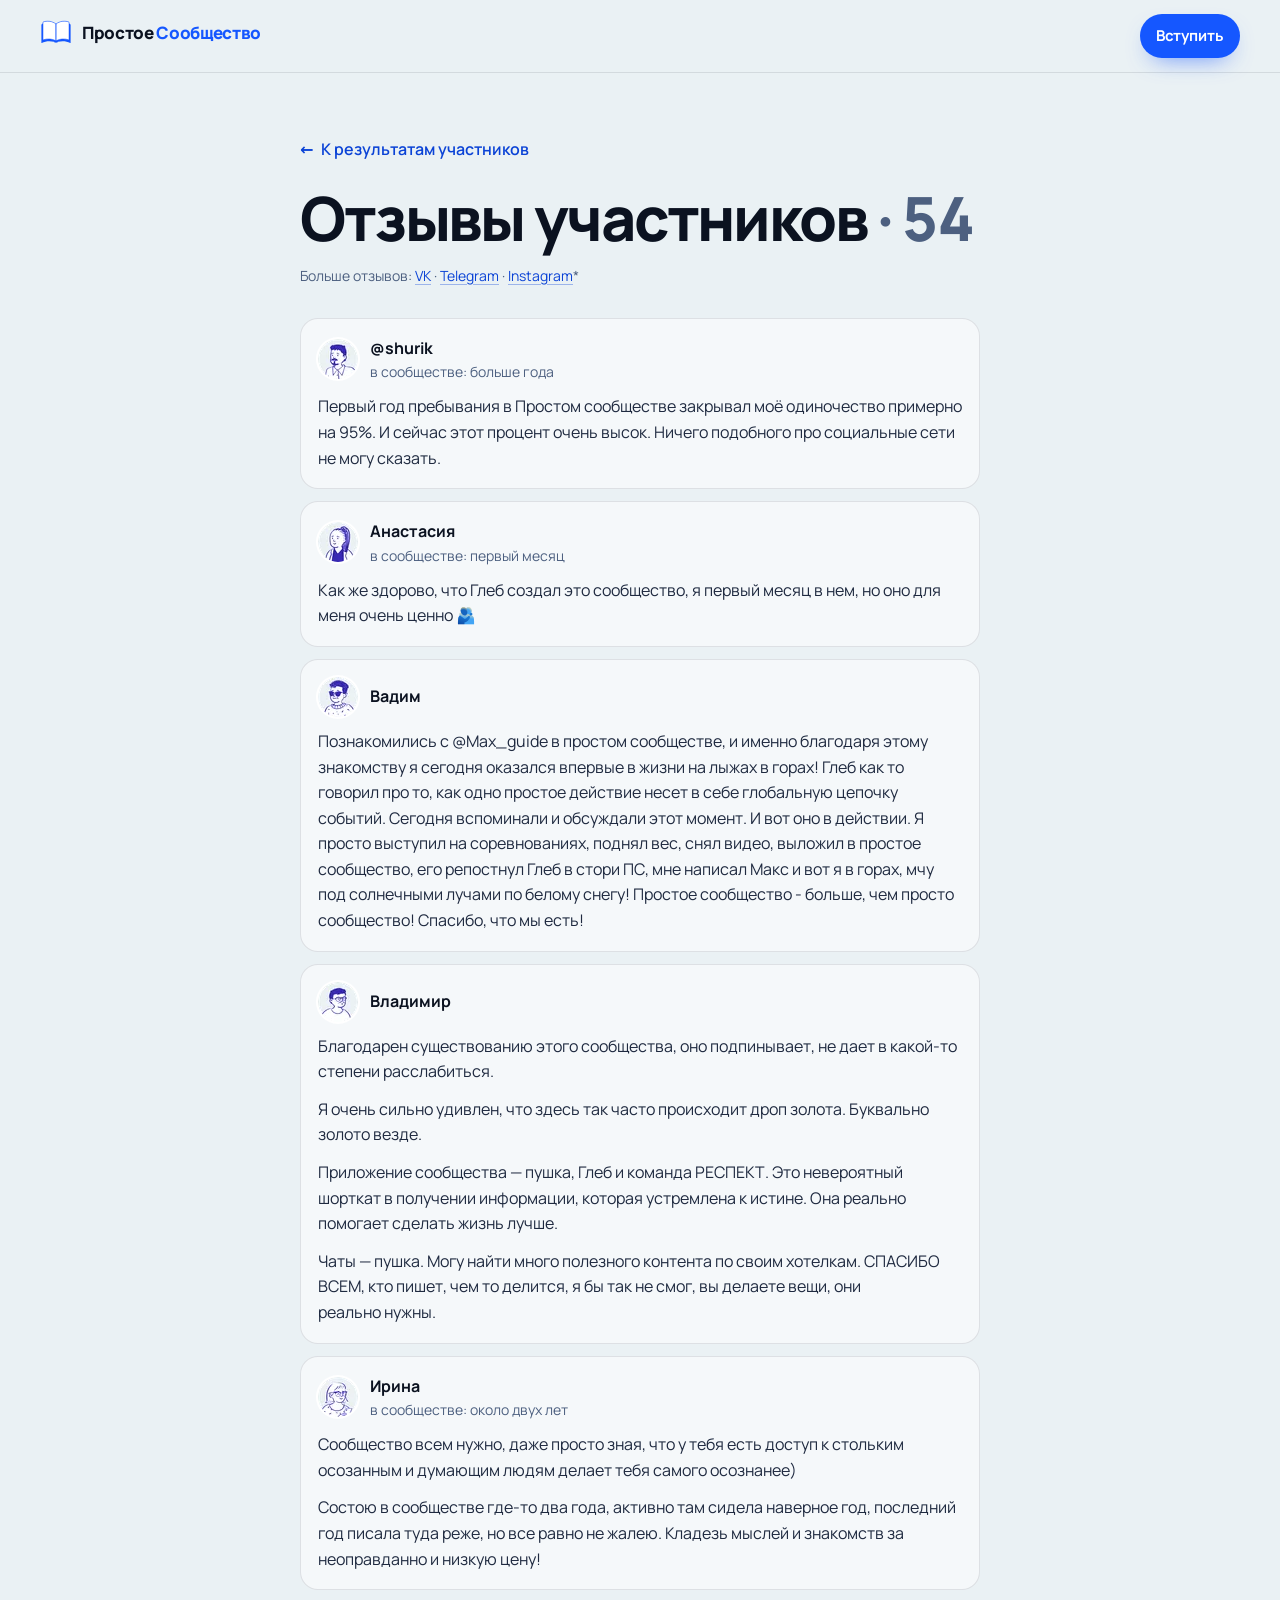
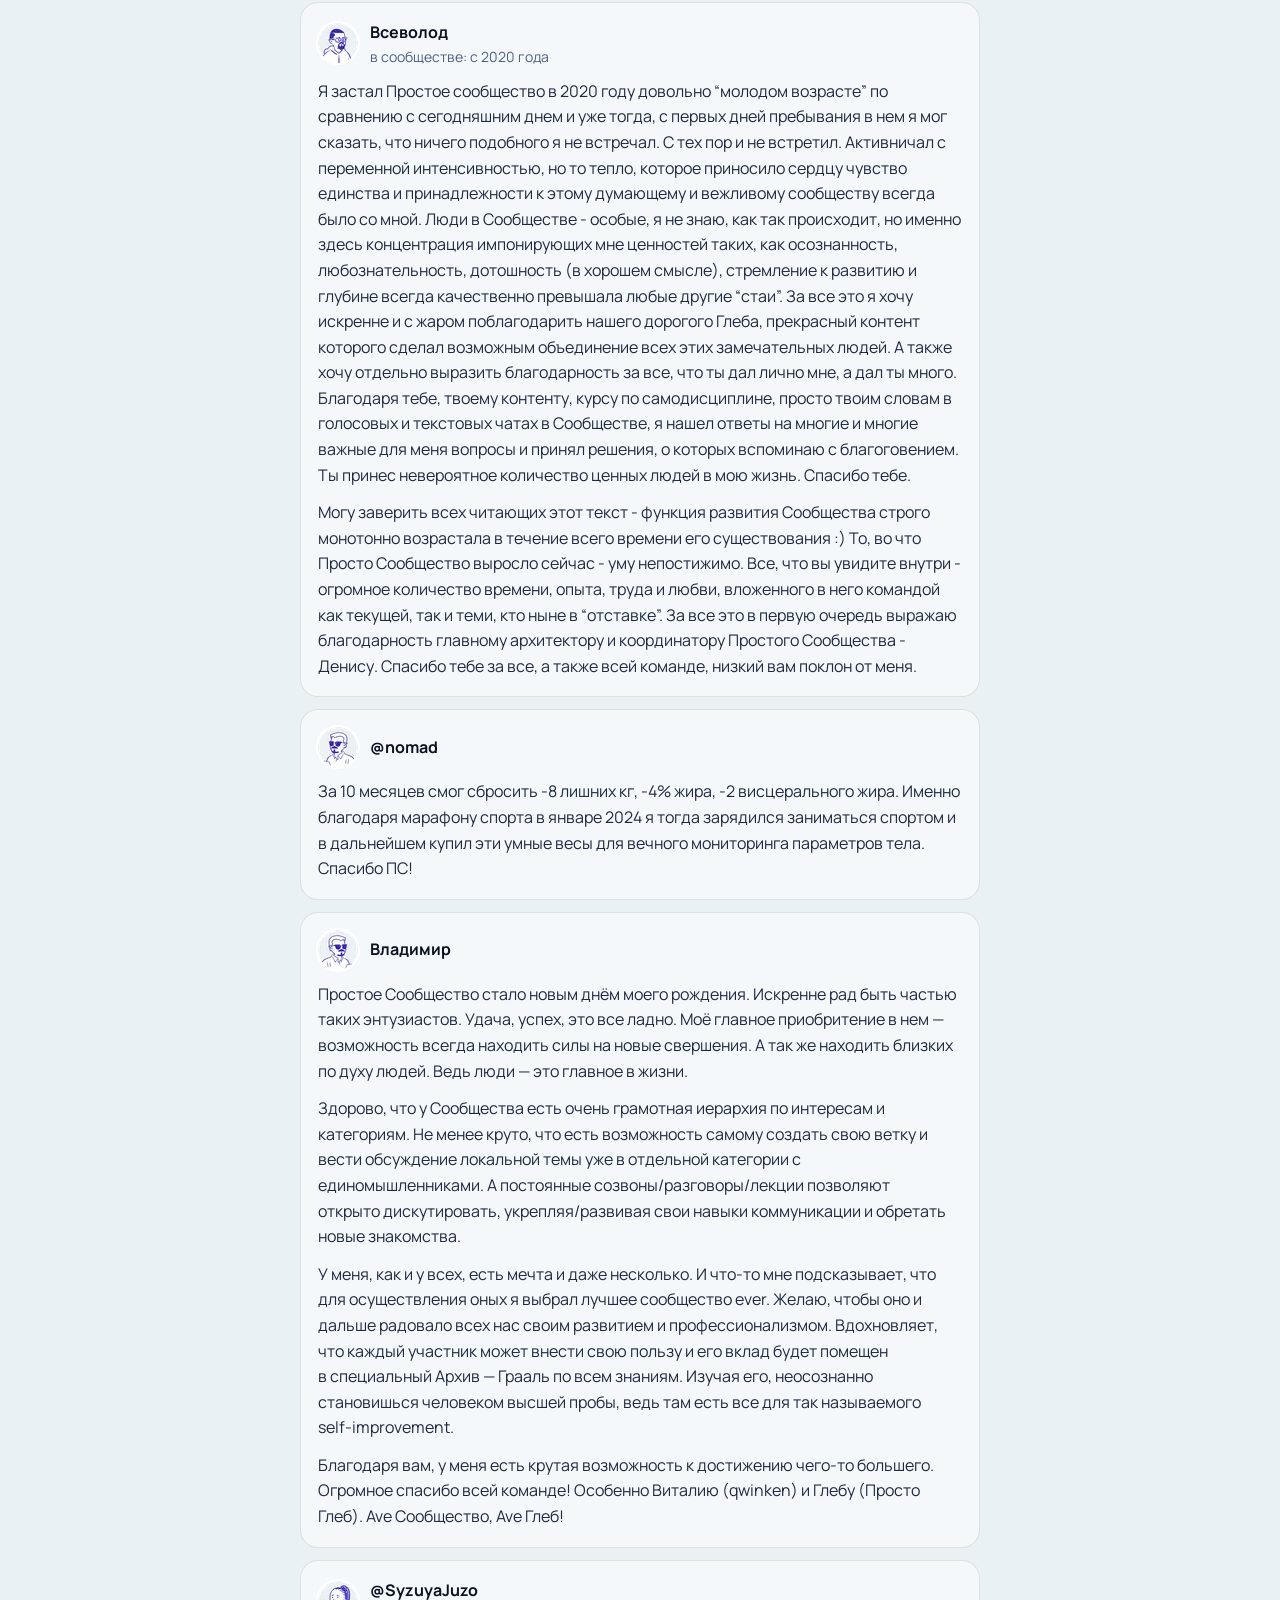
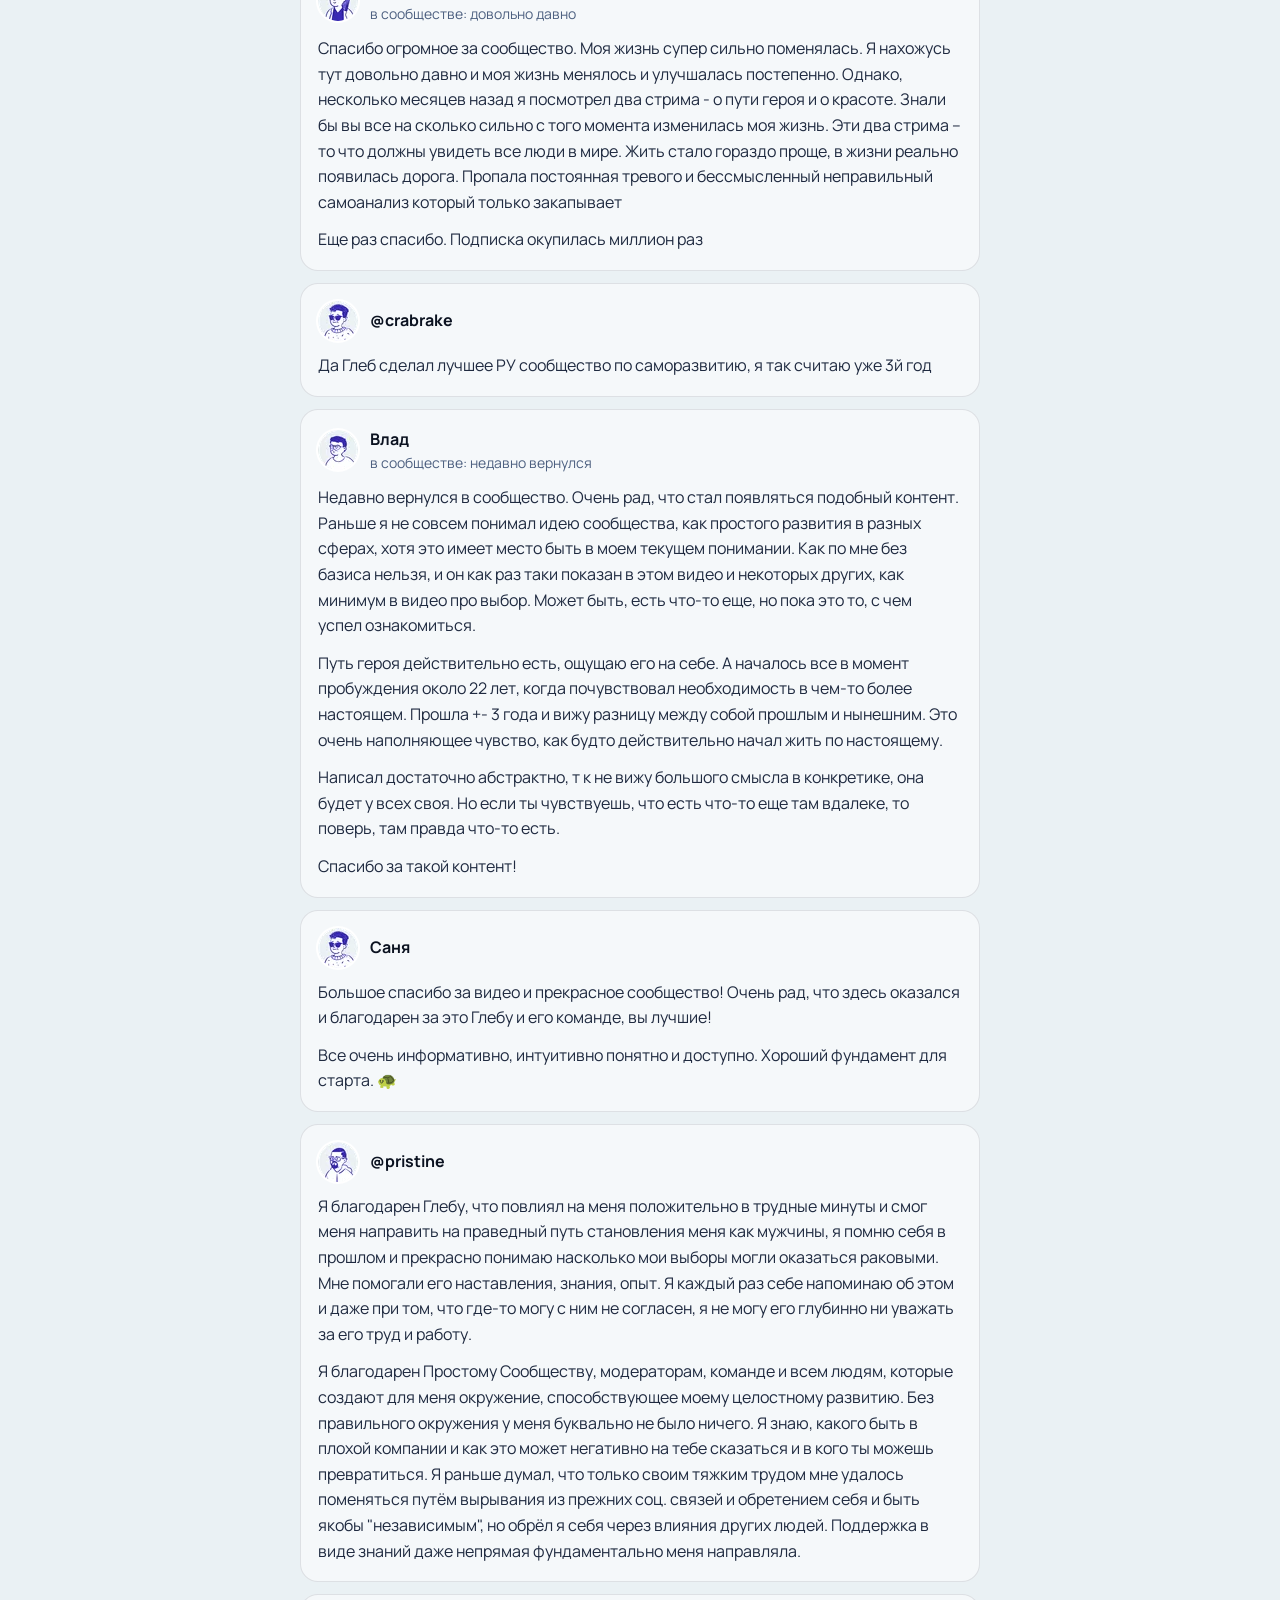
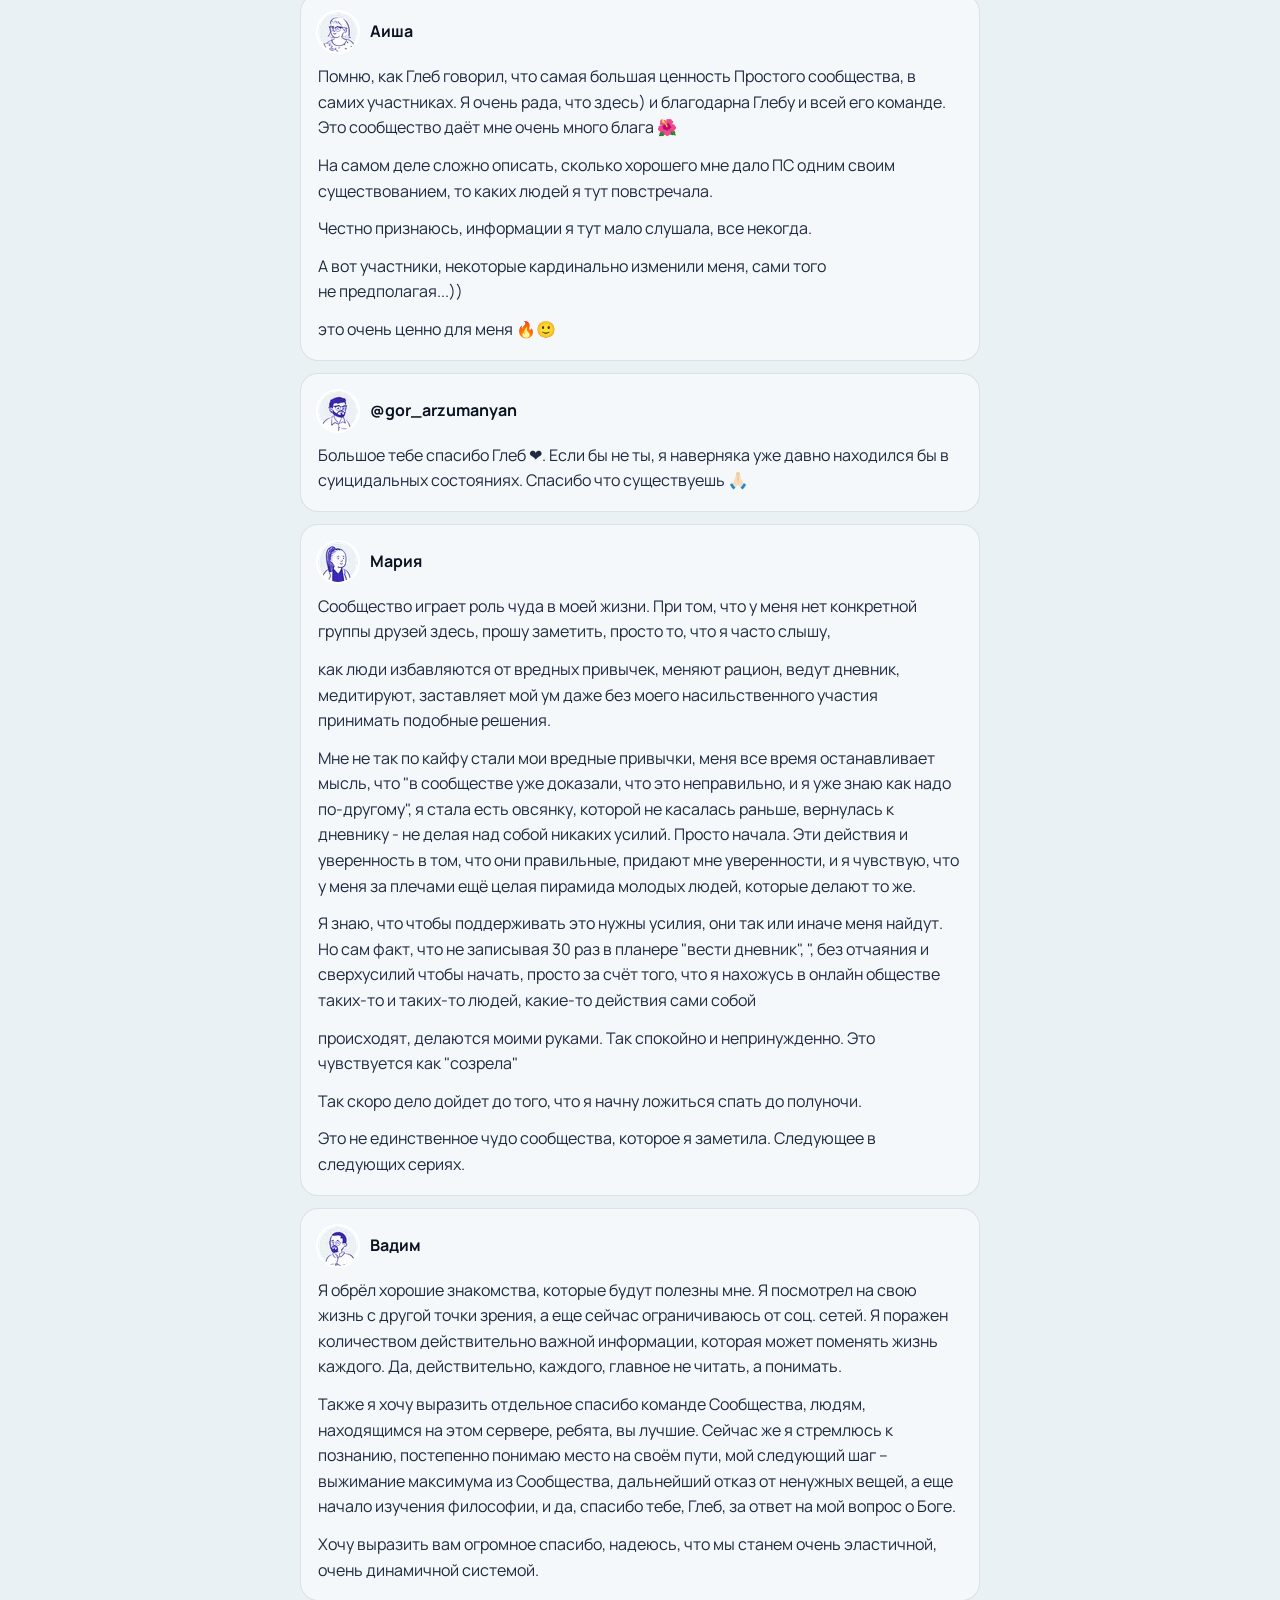
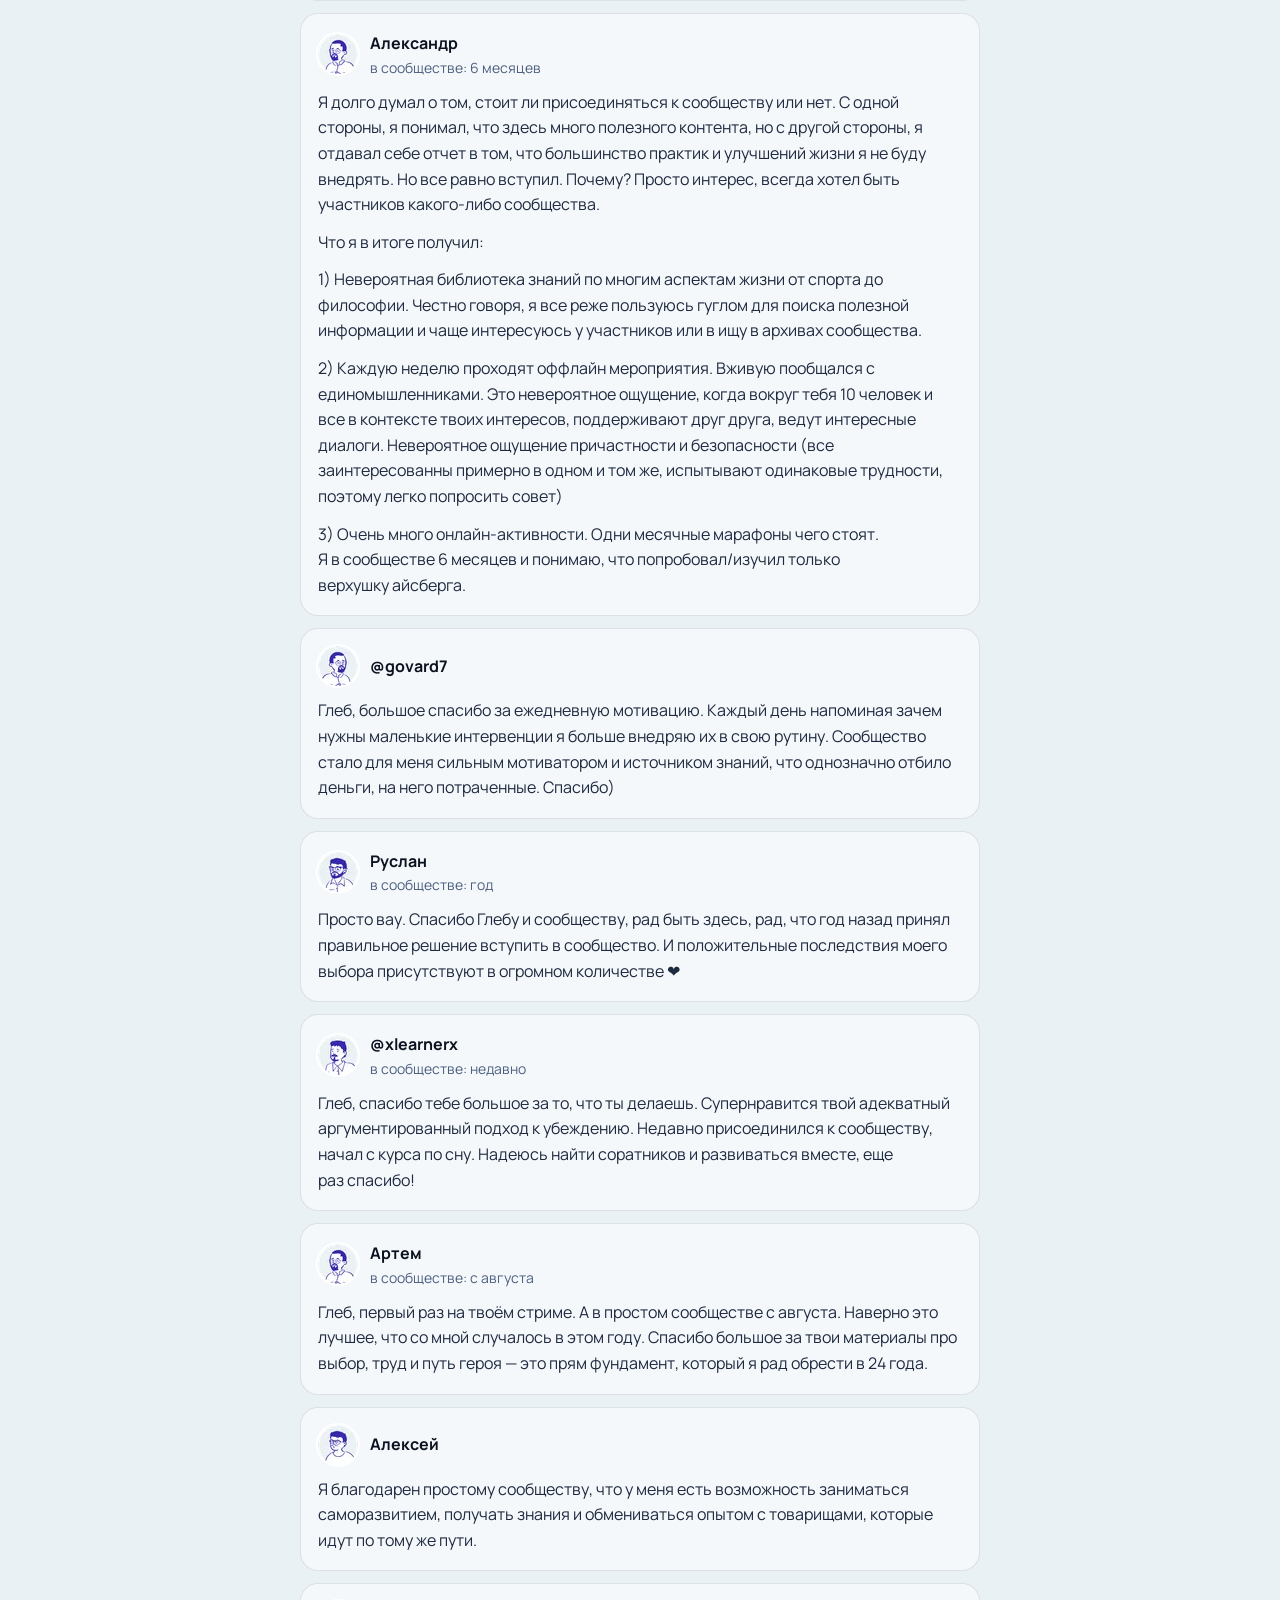
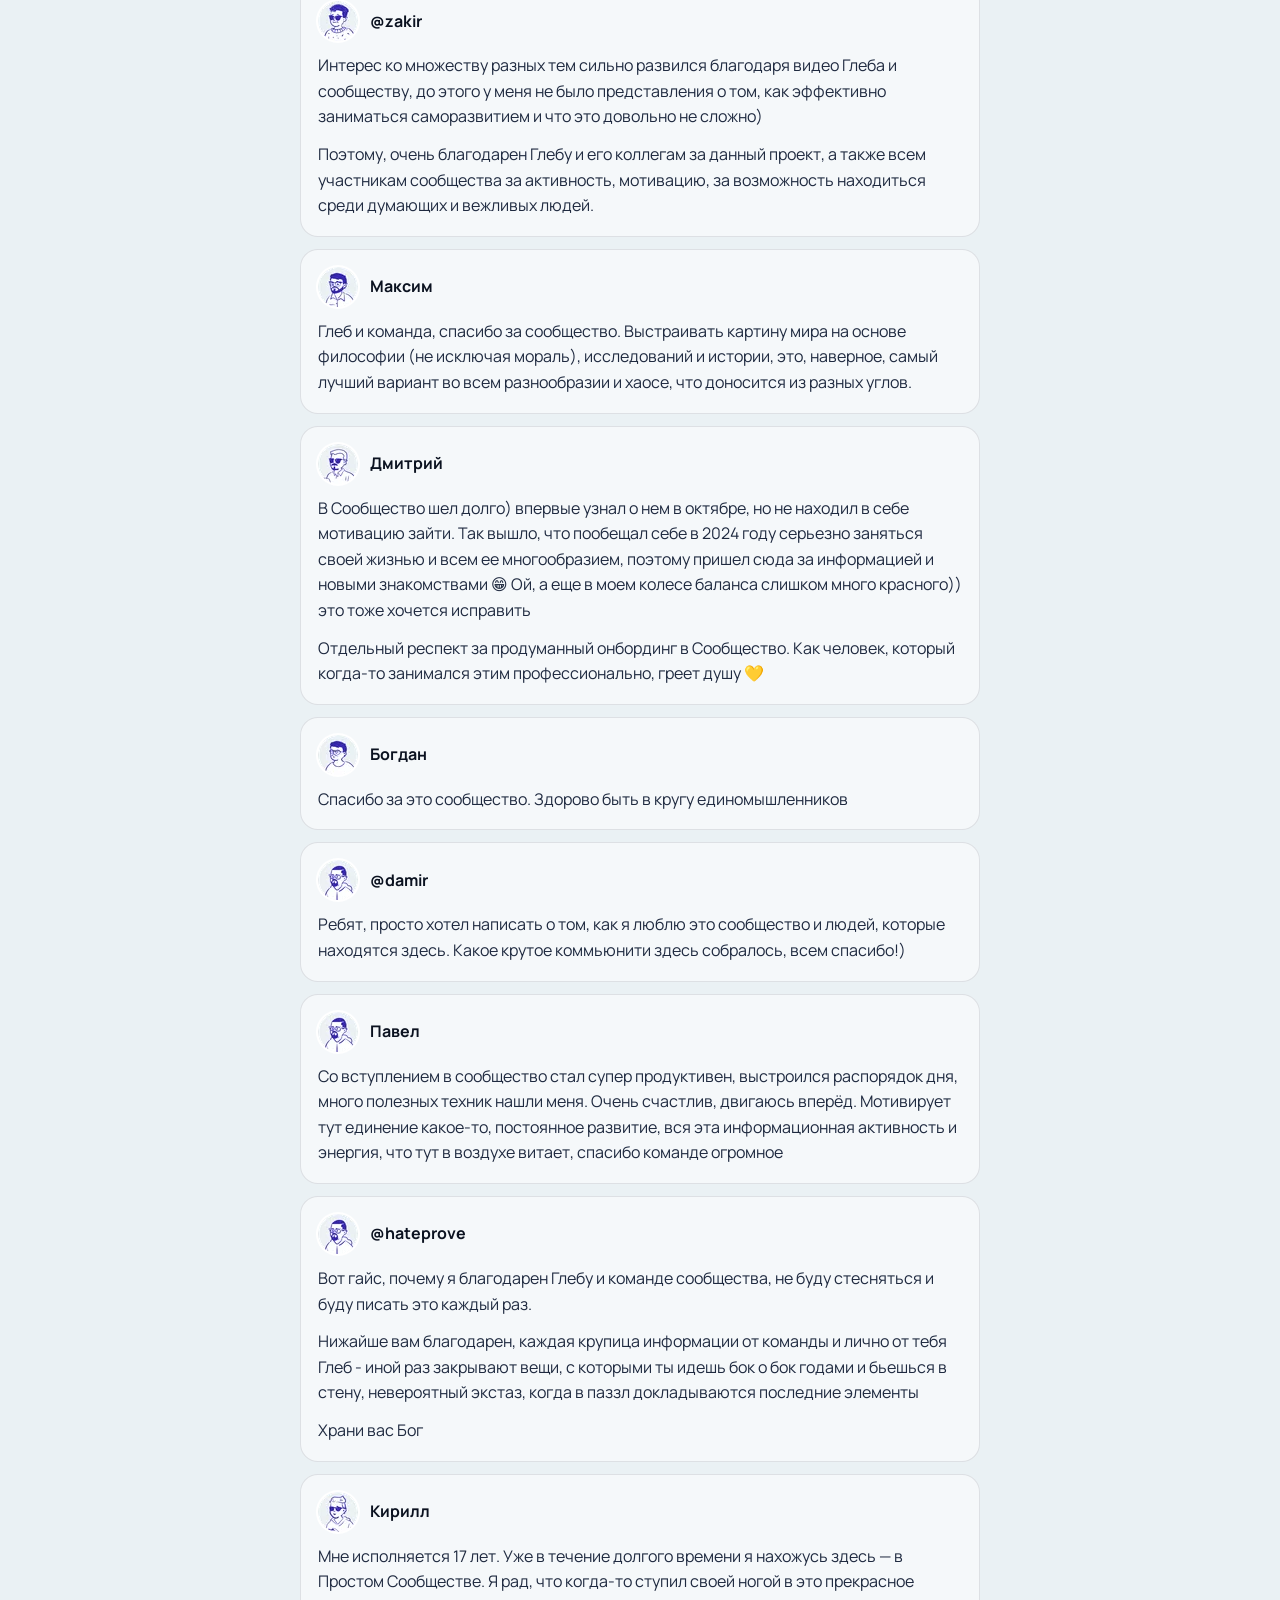
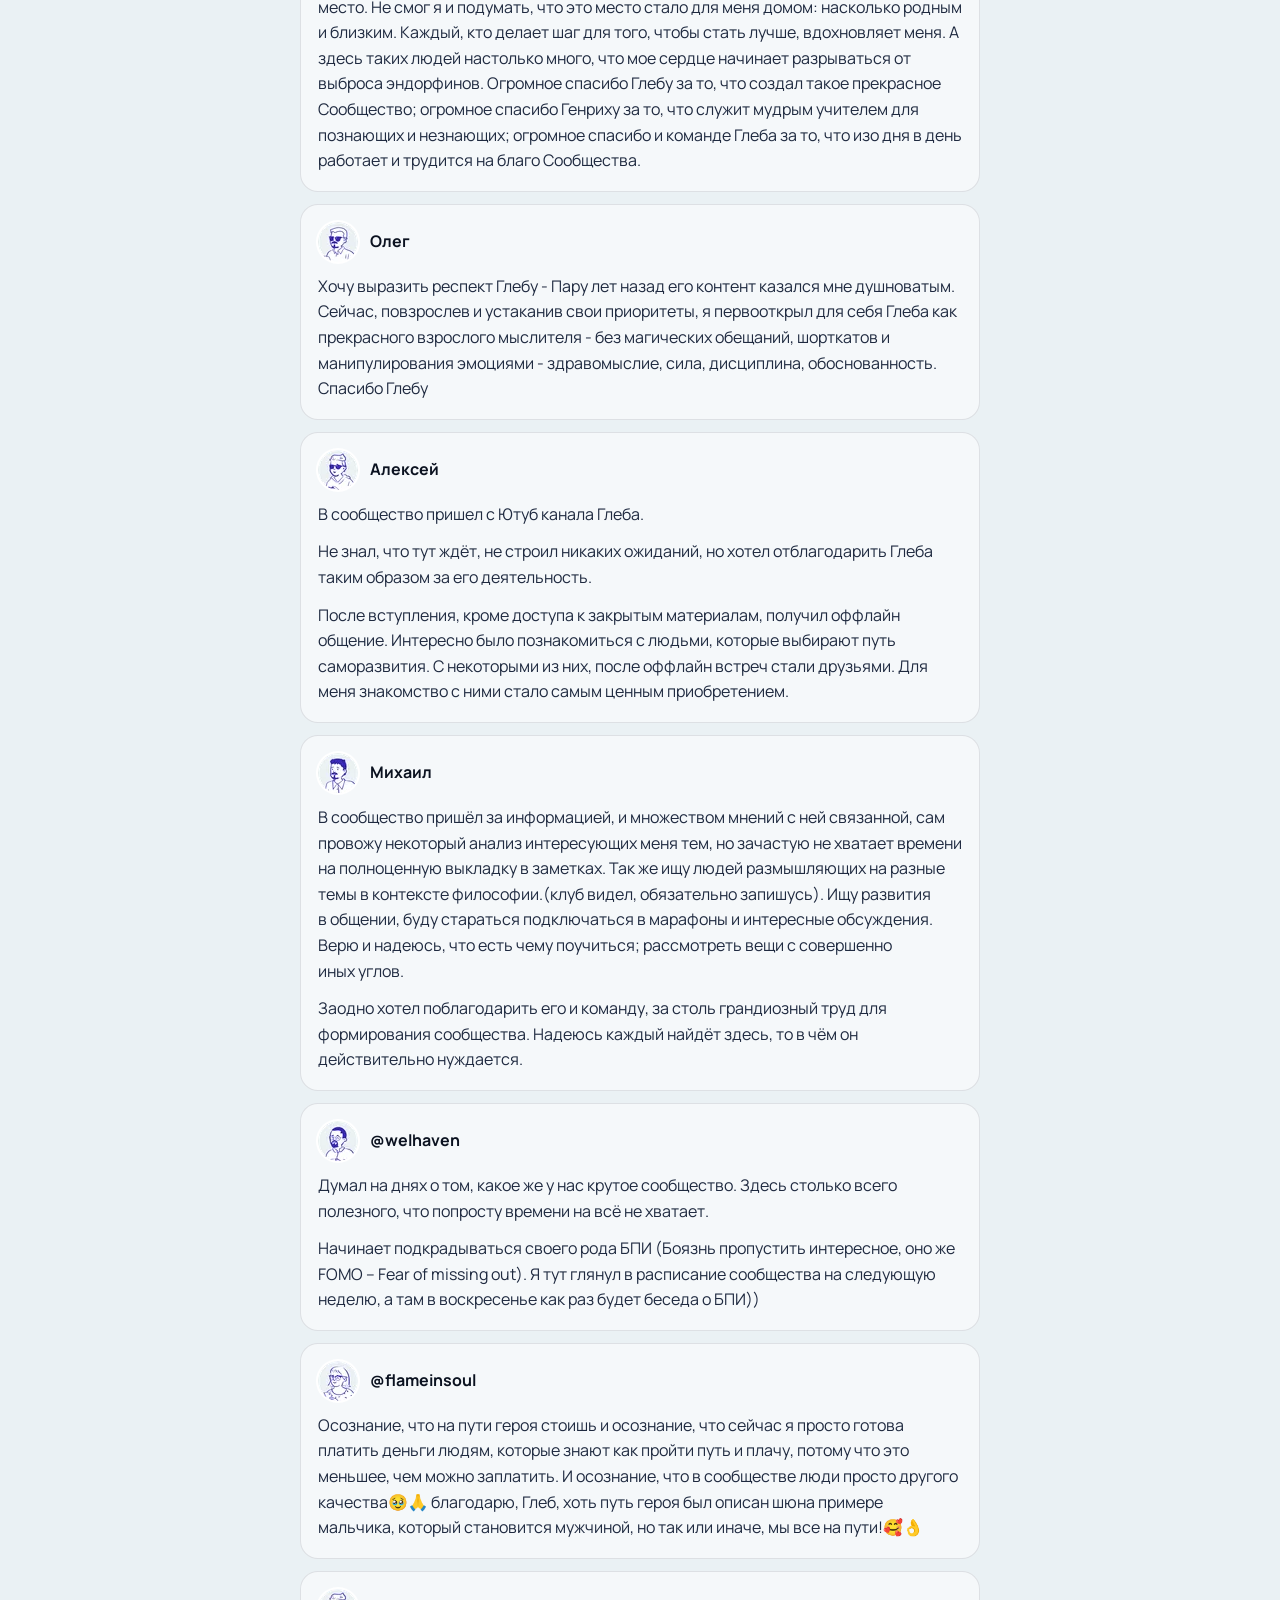
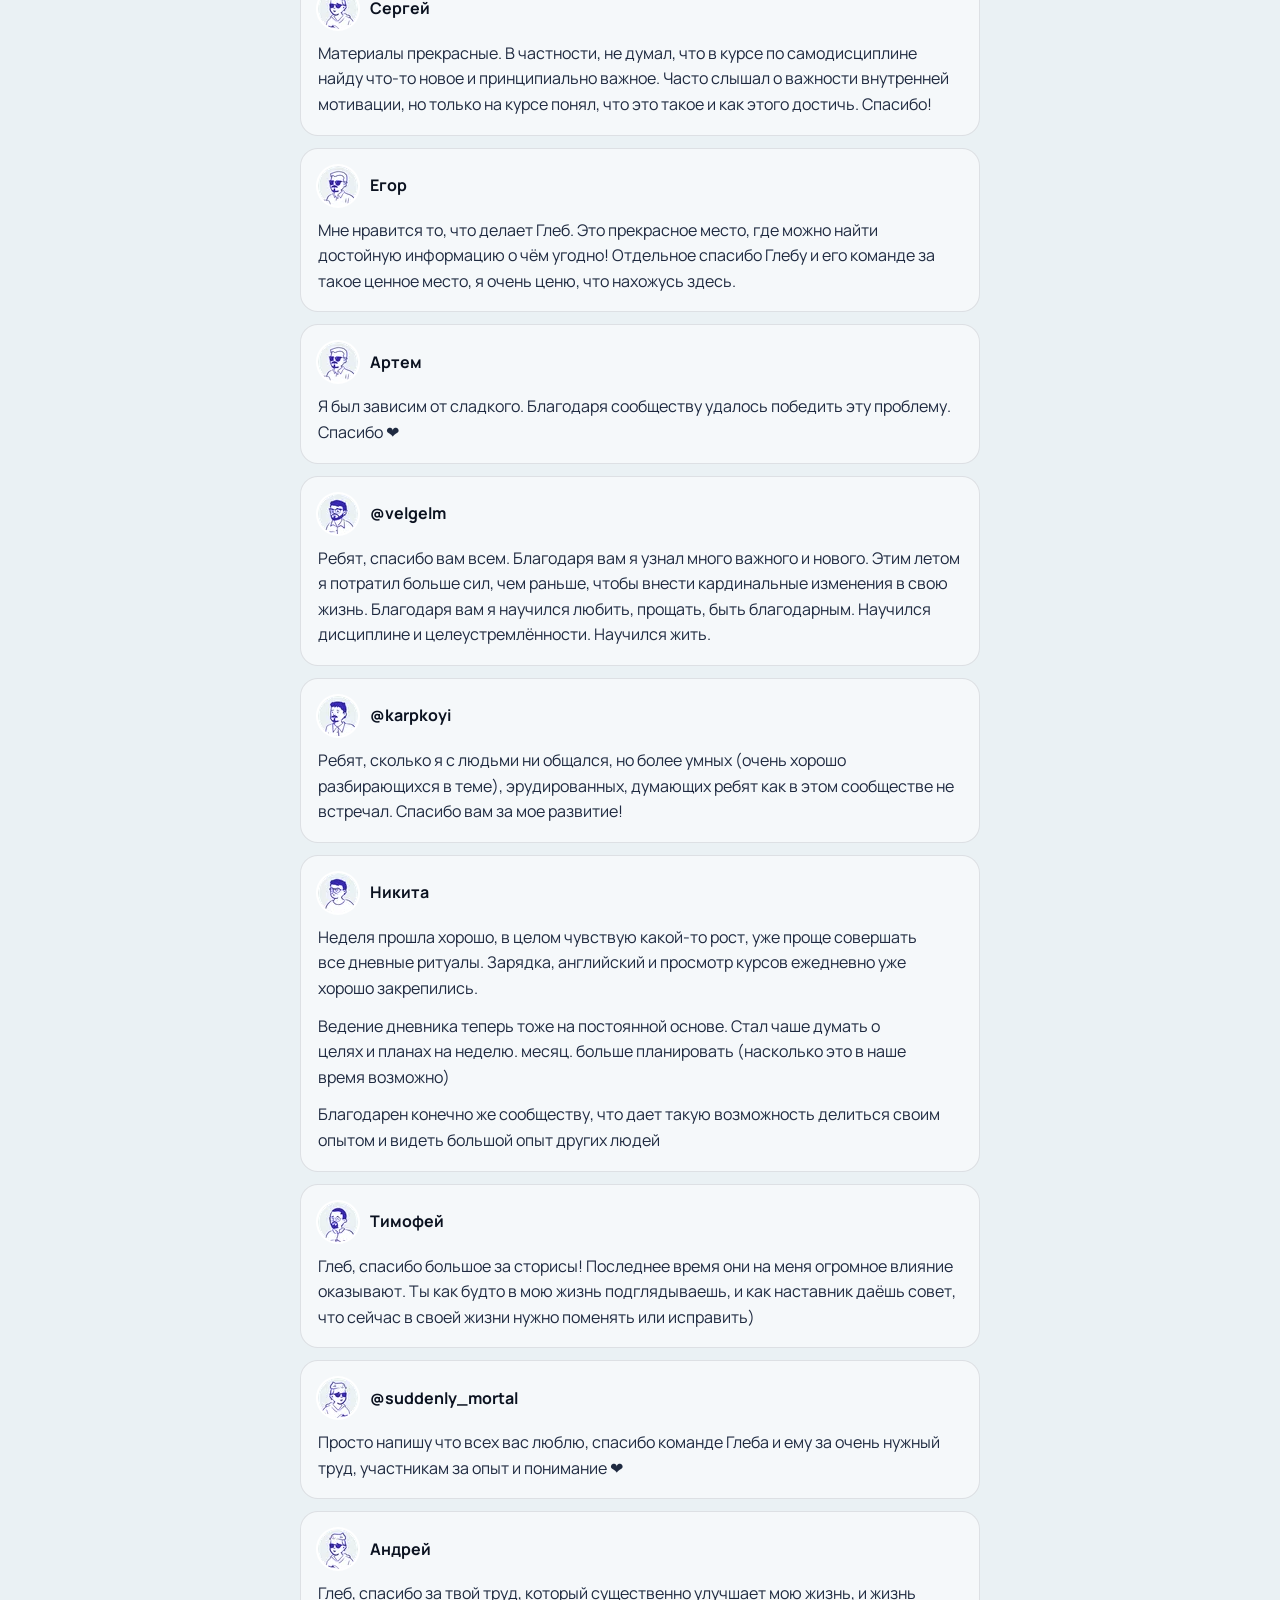
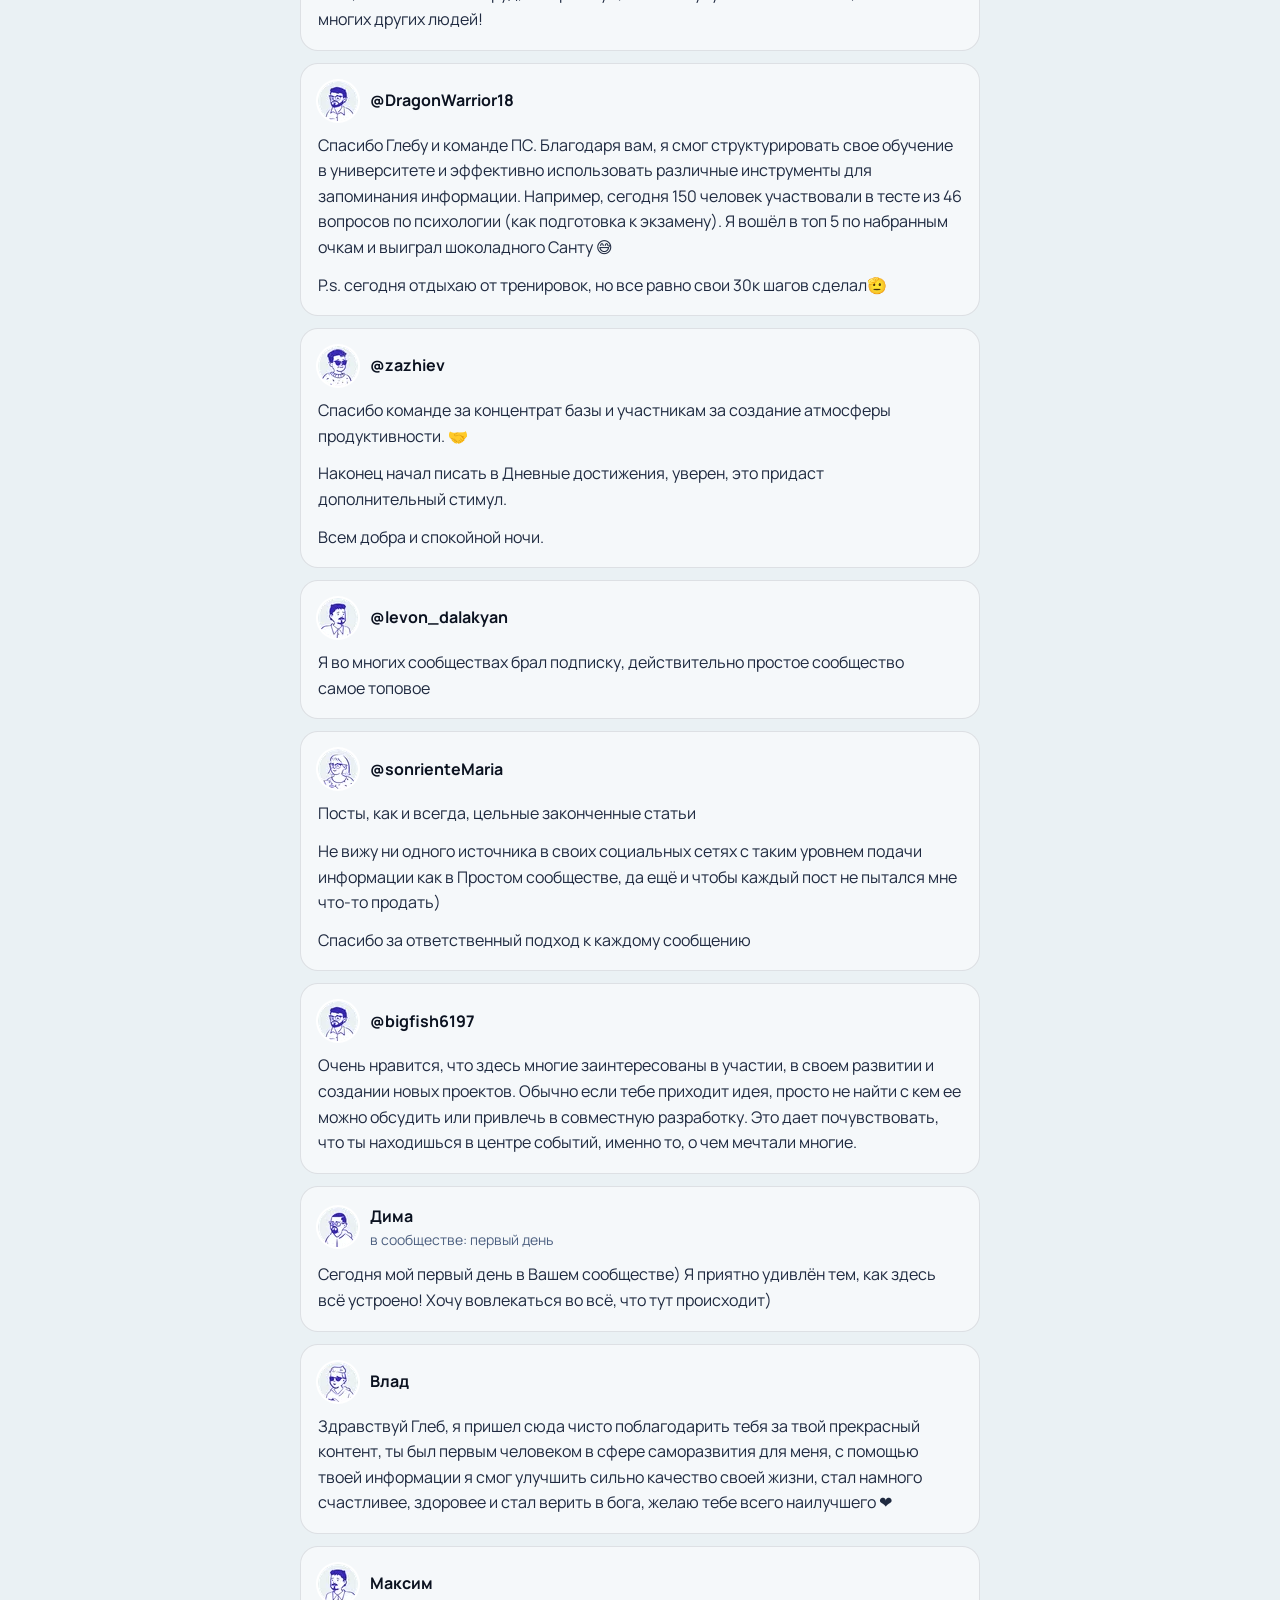
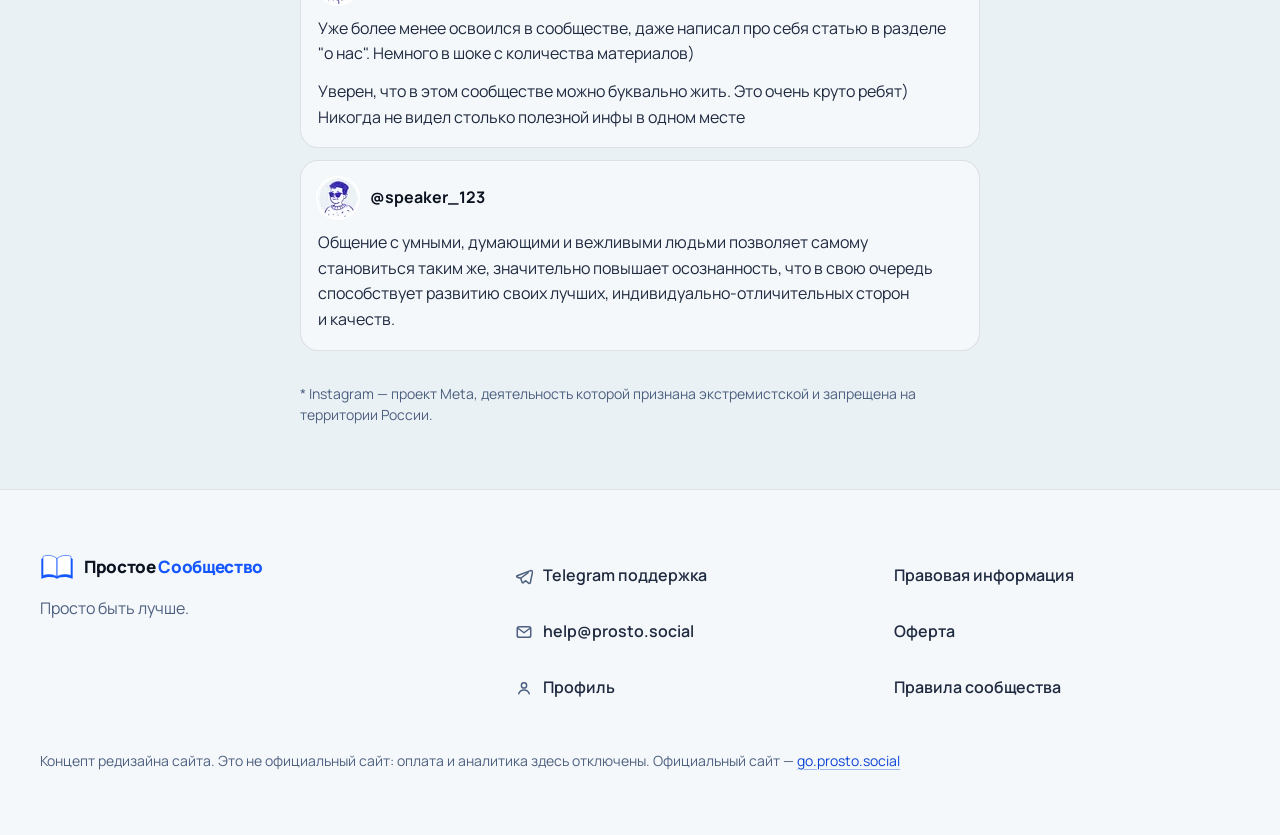
==== commit 1942d3cc: "Значки: кусочки продукта в «Что внутри» и «Людях», станции и минусы в «Кому подойдёт», меньше стрело" ====
--- a/reviews/index.html
+++ b/reviews/index.html
@@ -3,6 +3,7 @@
 try{if(!matchMedia('(prefers-reduced-motion: reduce)').matches)h.classList.add('motion')}catch(e){h.classList.add('motion')}})(document);
 
 </script><style>/*! tailwindcss v4.3.3 | MIT License | https://tailwindcss.com */
-@layer properties{@supports (((-webkit-hyphens:none)) and (not (margin-trim:inline))) or ((-moz-orient:inline) and (not (color:rgb(from red r g b)))){*,:before,:after,::backdrop{--tw-rotate-x:initial;--tw-rotate-y:initial;--tw-rotate-z:initial;--tw-skew-x:initial;--tw-skew-y:initial;--tw-border-style:solid;--tw-leading:initial;--tw-font-weight:initial;--tw-tracking:initial;--tw-shadow:0 0 #0000;--tw-shadow-color:initial;--tw-shadow-alpha:100%;--tw-inset-shadow:0 0 #0000;--tw-inset-shadow-color:initial;--tw-inset-shadow-alpha:100%;--tw-ring-color:initial;--tw-ring-shadow:0 0 #0000;--tw-inset-ring-color:initial;--tw-inset-ring-shadow:0 0 #0000;--tw-ring-inset:initial;--tw-ring-offset-width:0px;--tw-ring-offset-color:#fff;--tw-ring-offset-shadow:0 0 #0000;--tw-outline-style:solid;--tw-blur:initial;--tw-brightness:initial;--tw-contrast:initial;--tw-grayscale:initial;--tw-hue-rotate:initial;--tw-invert:initial;--tw-opacity:initial;--tw-saturate:initial;--tw-sepia:initial;--tw-drop-shadow:initial;--tw-drop-shadow-color:initial;--tw-drop-shadow-alpha:100%;--tw-drop-shadow-size:initial;--tw-backdrop-blur:initial;--tw-backdrop-brightness:initial;--tw-backdrop-contrast:initial;--tw-backdrop-grayscale:initial;--tw-backdrop-hue-rotate:initial;--tw-backdrop-invert:initial;--tw-backdrop-opacity:initial;--tw-backdrop-saturate:initial;--tw-backdrop-sepia:initial;--tw-ease:initial}}}@layer theme{:root,:host{--font-sans:"Manrope", "Manrope Fallback", ui-sans-serif, system-ui, -apple-system, "Segoe UI", sans-serif;--font-mono:ui-monospace, "SF Mono", "JetBrains Mono", Menlo, Consolas, "Liberation Mono", monospace;--spacing:.25rem;--font-weight-semibold:600;--font-weight-bold:700;--font-weight-extrabold:800;--radius-lg:.5rem;--ease-in:cubic-bezier(.4, 0, 1, 1);--ease-out:cubic-bezier(0, 0, .2, 1);--ease-in-out:cubic-bezier(.4, 0, .2, 1);--default-transition-duration:.15s;--default-transition-timing-function:cubic-bezier(.4, 0, .2, 1);--default-font-family:var(--font-sans);--default-mono-font-family:var(--font-mono);--color-bg:#eaf1f4;--color-bg-deep:#dde7ed;--color-surface:#f5f8fa;--color-paper:#fff;--color-ink:#0b1220;--color-ink-2:#1f2a40;--color-muted:#4d6080;--color-faint:#8a9ab8;--color-line:#0b12201a;--color-line-strong:#0b12202e;--color-accent:#1557ff;--color-accent-ink:#0b43d6;--color-accent-soft:#dce6ff;--color-accent-wash:#eef3ff;--color-night:#0a1433;--color-night-2:#121e45;--color-on-night:#e8eeff;--color-on-night-muted:#a9b6d9;--color-accent-bright:#7f9dff;--color-positive:#1d7f55;--text-mega:clamp(5.5rem, 1.6rem + 17vw, 17rem);--text-mega--line-height:.82;--text-mega--letter-spacing:-.055em;--text-mega--font-weight:800;--text-display:clamp(2.6rem, 1.2rem + 5.6vw, 6.4rem);--text-display--line-height:.98;--text-display--letter-spacing:-.04em;--text-display--font-weight:800;--text-h2:clamp(2.05rem, 1.25rem + 3.2vw, 4.1rem);--text-h2--line-height:1.02;--text-h2--letter-spacing:-.035em;--text-h2--font-weight:780;--text-h3:clamp(1.25rem, 1.02rem + .9vw, 1.75rem);--text-h3--line-height:1.16;--text-h3--letter-spacing:-.02em;--text-h3--font-weight:720;--text-lead:clamp(1.0625rem, .97rem + .42vw, 1.3125rem);--text-lead--line-height:1.55;--text-body:1rem;--text-body--line-height:1.6;--text-small:.875rem;--text-small--line-height:1.5;--text-label:.75rem;--text-label--line-height:1.25;--text-label--letter-spacing:.08em;--radius-card:20px;--radius-panel:28px;--radius-chip:999px;--shadow-hair:0 0 0 1px #0b12200f;--shadow-soft:0 1px 2px #0b12200d, 0 10px 28px -14px #142d5b38;--shadow-lift:0 2px 6px #0b12200d, 0 28px 56px -24px #142d5b57;--shadow-phone:0 2px 6px #0b122014, 0 40px 90px -30px #142d5b73;--ease-out-soft:cubic-bezier(.22, .7, .18, 1);--ease-in-out-soft:cubic-bezier(.65, 0, .35, 1);--ease-spring-soft:cubic-bezier(.34, 1.26, .64, 1);--breakpoint-xs:23.4375rem}}@layer base{*,:after,:before,::backdrop{box-sizing:border-box;border:0 solid;margin:0;padding:0}::file-selector-button{box-sizing:border-box;border:0 solid;margin:0;padding:0}html,:host{-webkit-text-size-adjust:100%;tab-size:4;line-height:1.5;font-family:var(--default-font-family,-apple-system, BlinkMacSystemFont, "Segoe UI", Roboto, "Helvetica Neue", "Noto Sans", Arial, sans-serif, "Apple Color Emoji", "Segoe UI Emoji", "Segoe UI Symbol", "Noto Color Emoji");font-feature-settings:var(--default-font-feature-settings,normal);font-variation-settings:var(--default-font-variation-settings,normal);-webkit-tap-highlight-color:transparent}hr{height:0;color:inherit;border-top-width:1px}abbr:where([title]){text-decoration:underline dotted}h1,h2,h3,h4,h5,h6{font-size:inherit;font-weight:inherit}a{color:inherit;-webkit-text-decoration:inherit;-webkit-text-decoration:inherit;-webkit-text-decoration:inherit;text-decoration:inherit}b,strong{font-weight:bolder}code,kbd,samp,pre{font-family:var(--default-mono-font-family,ui-monospace, SFMono-Regular, Menlo, Monaco, Consolas, "Liberation Mono", "Courier New", monospace);font-feature-settings:var(--default-mono-font-feature-settings,normal);font-variation-settings:var(--default-mono-font-variation-settings,normal);font-size:1em}small{font-size:80%}sub,sup{vertical-align:baseline;font-size:75%;line-height:0;position:relative}sub{bottom:-.25em}sup{top:-.5em}table{text-indent:0;border-color:inherit;border-collapse:collapse}:-moz-focusring:where(:not(iframe)){outline:auto}progress{vertical-align:baseline}summary{display:list-item}ol,ul,menu{list-style:none}img,svg,video,canvas,audio,iframe,embed,object{vertical-align:middle;display:block}img,video{max-width:100%;height:auto}button,input,select,optgroup,textarea{font:inherit;font-feature-settings:inherit;font-variation-settings:inherit;letter-spacing:inherit;color:inherit;opacity:1;background-color:#0000;border-radius:0}::file-selector-button{font:inherit;font-feature-settings:inherit;font-variation-settings:inherit;letter-spacing:inherit;color:inherit;opacity:1;background-color:#0000;border-radius:0}:where(select:is([multiple],[size])) optgroup{font-weight:bolder}:where(select:is([multiple],[size])) optgroup option{padding-inline-start:20px}::file-selector-button{margin-inline-end:4px}::placeholder{opacity:1}@supports (not ((-webkit-appearance:-apple-pay-button))) or (contain-intrinsic-size:1px){::placeholder{color:currentColor}@supports (color:color-mix(in lab, red, red)){::placeholder{color:color-mix(in oklab, currentcolor 50%, transparent)}}}textarea{resize:vertical}::-webkit-search-decoration{-webkit-appearance:none}::-webkit-date-and-time-value{min-height:1lh;text-align:inherit}::-webkit-datetime-edit{display:inline-flex}::-webkit-datetime-edit-fields-wrapper{padding:0}::-webkit-datetime-edit{padding-block:0}::-webkit-datetime-edit-year-field{padding-block:0}::-webkit-datetime-edit-month-field{padding-block:0}::-webkit-datetime-edit-day-field{padding-block:0}::-webkit-datetime-edit-hour-field{padding-block:0}::-webkit-datetime-edit-minute-field{padding-block:0}::-webkit-datetime-edit-second-field{padding-block:0}::-webkit-datetime-edit-millisecond-field{padding-block:0}::-webkit-datetime-edit-meridiem-field{padding-block:0}::-webkit-calendar-picker-indicator{line-height:1}:-moz-ui-invalid{box-shadow:none}button,input:where([type=button],[type=reset],[type=submit]){appearance:button}::file-selector-button{appearance:button}::-webkit-inner-spin-button{height:auto}::-webkit-outer-spin-button{height:auto}[hidden]:where(:not([hidden=until-found])){display:none!important}html{background:var(--color-bg);color:var(--color-ink);font-family:var(--font-sans);-webkit-font-smoothing:antialiased;-moz-osx-font-smoothing:grayscale;text-rendering:optimizelegibility;scroll-padding-top:calc(var(--header-h) + 12px);-webkit-text-size-adjust:100%}body{min-height:100vh;font-size:var(--text-body);line-height:var(--text-body--line-height);font-feature-settings:"ss01" off;overflow-x:clip}::selection{background:var(--color-accent);color:#fff}:focus-visible{outline:2.5px solid var(--color-accent);outline-offset:3px;border-radius:6px}.on-night :focus-visible{outline-color:var(--color-accent-bright)}h1,h2,h3,h4{text-wrap:balance}p{text-wrap:pretty}img,svg,canvas{display:block}button{cursor:pointer}[hidden]{display:none!important}}@layer components{.container-x{width:100%;max-width:1320px;padding-inline:var(--gutter);margin-inline:auto}.section-pad{padding-block:clamp(88px,12vh + 24px,168px)}.eyebrow{font-family:var(--font-mono);font-size:var(--text-label);line-height:var(--text-label--line-height);letter-spacing:.12em;text-transform:uppercase;color:var(--color-muted);align-items:center;gap:10px;display:inline-flex}.eyebrow:before{content:"";background:var(--color-accent);border-radius:2px;width:18px;height:2px}.on-night .eyebrow{color:var(--color-on-night-muted)}.on-night .eyebrow:before{background:var(--color-accent-bright)}.eyebrow-thread{position:relative}.eyebrow-thread:after{content:"";background:linear-gradient(to bottom, #1557ff00, var(--color-accent) 75%);transform-origin:50% 0;width:2px;height:clamp(44px,6vw,88px);transition:transform 1.1s var(--ease-out-soft);border-radius:2px;position:absolute;bottom:calc(50% - 1px);left:0}.justify-center.eyebrow-thread:after{bottom:100%;left:calc(50% - 1px)}.on-night .eyebrow-thread:after{background:linear-gradient(to bottom, #7f9dff00, var(--color-accent-bright) 75%)}html.motion .eyebrow-thread:not(.is-in):after{transform:scaleY(0)}.mono{font-family:var(--font-mono);font-feature-settings:"tnum" 1}.tnum{font-variant-numeric:tabular-nums}.btn{border-radius:var(--radius-chip);letter-spacing:-.005em;white-space:nowrap;min-height:52px;transition:transform var(--dur-micro) var(--ease-out-soft), background-color var(--dur-micro) ease, color var(--dur-micro) ease, box-shadow var(--dur-micro) ease, border-color var(--dur-micro) ease;-webkit-tap-highlight-color:transparent;justify-content:center;align-items:center;gap:.55em;padding:0 24px;font-size:1rem;font-weight:700;line-height:1.1;text-decoration:none;display:inline-flex;position:relative}.btn:active{transform:scale(.98)}.btn-primary{background:var(--color-accent);color:#fff;box-shadow:0 10px 24px -12px #1557ffbf}@media (hover:hover){.btn-primary:hover{background:var(--color-accent-ink);transform:translateY(-1px);box-shadow:0 14px 28px -12px #1557ffcc}}.btn-primary:focus-visible{background:var(--color-accent-ink);transform:translateY(-1px);box-shadow:0 14px 28px -12px #1557ffcc}.btn-secondary{color:var(--color-ink);box-shadow:inset 0 0 0 1.5px var(--color-line-strong);background:#ffffff8c}@media (hover:hover){.btn-secondary:hover{background:#fff;box-shadow:inset 0 0 0 1.5px #0b122052}}.btn-secondary:focus-visible{background:#fff;box-shadow:inset 0 0 0 1.5px #0b122052}.on-night .btn-secondary{color:var(--color-on-night);background:0 0;box-shadow:inset 0 0 0 1.5px #e8eeff47}.btn-lg{min-height:60px;padding:0 30px;font-size:1.0625rem}.btn-sm{min-height:44px;padding:0 16px;font-size:.9375rem}.btn .btn-arrow{transition:transform var(--dur-micro) var(--ease-out-soft)}.btn:hover .btn-arrow{transform:translate(3px)}.link{color:var(--color-accent-ink);text-underline-offset:3px;transition:text-decoration-color var(--dur-micro) ease;text-decoration:underline 1px #0b43d659}.link:hover{text-decoration-color:currentColor}.card{background:var(--color-paper);border-radius:var(--radius-card);box-shadow:var(--shadow-hair), var(--shadow-soft)}.chip{border-radius:var(--radius-chip);height:30px;box-shadow:inset 0 0 0 1px var(--color-line);color:var(--color-ink-2);white-space:nowrap;background:#ffffffb3;align-items:center;gap:6px;padding:0 12px;font-size:.8125rem;font-weight:650;display:inline-flex}.type-tag{font-family:var(--font-mono);letter-spacing:.08em;text-transform:uppercase;color:var(--color-accent-ink);font-size:.75rem}.ph{max-width:100%;color:var(--color-ink-2);font-family:var(--font-mono);letter-spacing:.02em;text-transform:uppercase;white-space:normal;background:#ffffff8c;border:1.5px dashed #0b122047;border-radius:8px;align-items:center;gap:6px;padding:4px 10px;font-size:.75rem;line-height:1.35;display:inline-flex}.on-night .ph{color:var(--color-on-night-muted);background:#e8eeff0f;border-color:#e8eeff59}.ph-block{text-align:center;border-radius:inherit;justify-content:center;align-items:center;width:100%;height:100%;min-height:120px;display:flex}.dot-grid{background-image:radial-gradient(#0b122013 1px,#0000 1.3px);background-position:-11px -11px;background-size:22px 22px}.on-night .dot-grid,.dot-grid-night{background-image:radial-gradient(#e8eeff14 1px,#0000 1.3px);background-size:22px 22px}.visually-hidden{clip:rect(0 0 0 0);white-space:nowrap;border:0;width:1px;height:1px;margin:-1px;padding:0;overflow:hidden;position:absolute!important}}@layer utilities{.\@container{container-type:inline-size}.visible{visibility:visible}.absolute{position:absolute}.fixed{position:fixed}.relative{position:relative}.sticky{position:sticky}.container{width:100%}@media (width>=23.4375rem){.container{max-width:23.4375rem}}@media (width>=40rem){.container{max-width:40rem}}@media (width>=48rem){.container{max-width:48rem}}@media (width>=64rem){.container{max-width:64rem}}@media (width>=80rem){.container{max-width:80rem}}@media (width>=96rem){.container{max-width:96rem}}.mx-auto{margin-inline:auto}.mt-2{margin-top:calc(var(--spacing) * 2)}.mt-3{margin-top:calc(var(--spacing) * 3)}.mt-4{margin-top:calc(var(--spacing) * 4)}.mt-5{margin-top:calc(var(--spacing) * 5)}.mt-6{margin-top:calc(var(--spacing) * 6)}.mt-7{margin-top:calc(var(--spacing) * 7)}.mt-8{margin-top:calc(var(--spacing) * 8)}.-ml-2\.5{margin-left:calc(var(--spacing) * -2.5)}.\!grid{display:grid!important}.block{display:block}.flex{display:flex}.grid{display:grid}.hidden{display:none}.inline{display:inline}.inline-flex{display:inline-flex}.table{display:table}.h-\[var\(--header-h\)\]{height:var(--header-h)}.w-full{width:100%}.max-w-\[40rem\]{max-width:40rem}.max-w-\[56rem\]{max-width:56rem}.max-w-\[760px\]{max-width:760px}.min-w-0{min-width:0}.flex-shrink{flex-shrink:1}.shrink-0{flex-shrink:0}.flex-grow{flex-grow:1}.transform{transform:var(--tw-rotate-x,) var(--tw-rotate-y,) var(--tw-rotate-z,) var(--tw-skew-x,) var(--tw-skew-y,)}.resize{resize:both}.flex-wrap{flex-wrap:wrap}.content-start{align-content:flex-start}.items-baseline{align-items:baseline}.items-center{align-items:center}.items-start{align-items:flex-start}.justify-between{justify-content:space-between}.justify-center{justify-content:center}.gap-1{gap:var(--spacing)}.gap-2{gap:calc(var(--spacing) * 2)}.gap-2\.5{gap:calc(var(--spacing) * 2.5)}.gap-3{gap:calc(var(--spacing) * 3)}.gap-4{gap:calc(var(--spacing) * 4)}.gap-6{gap:calc(var(--spacing) * 6)}.gap-8{gap:calc(var(--spacing) * 8)}.gap-10{gap:calc(var(--spacing) * 10)}.gap-x-2{column-gap:calc(var(--spacing) * 2)}.gap-y-1{row-gap:var(--spacing)}.overflow-visible{overflow:visible}.rounded-card{border-radius:var(--radius-card)}.rounded-full{border-radius:2147483647px}.rounded-lg{border-radius:var(--radius-lg)}.rounded-panel{border-radius:var(--radius-panel)}.border{border-style:var(--tw-border-style);border-width:1px}.border-t{border-top-style:var(--tw-border-style);border-top-width:1px}.border-b{border-bottom-style:var(--tw-border-style);border-bottom-width:1px}.border-line{border-color:var(--color-line)}.bg-accent{background-color:var(--color-accent)}.bg-bg{background-color:var(--color-bg)}.bg-bg-deep{background-color:var(--color-bg-deep)}.bg-paper{background-color:var(--color-paper)}.bg-surface{background-color:var(--color-surface)}.object-cover{object-fit:cover}.py-12{padding-block:calc(var(--spacing) * 12)}.py-14{padding-block:calc(var(--spacing) * 14)}.text-center{text-align:center}.text-left{text-align:left}.text-display{font-size:var(--text-display);line-height:var(--tw-leading,var(--text-display--line-height));letter-spacing:var(--tw-tracking,var(--text-display--letter-spacing));font-weight:var(--tw-font-weight,var(--text-display--font-weight))}.text-h2{font-size:var(--text-h2);line-height:var(--tw-leading,var(--text-h2--line-height));letter-spacing:var(--tw-tracking,var(--text-h2--letter-spacing));font-weight:var(--tw-font-weight,var(--text-h2--font-weight))}.text-h3{font-size:var(--text-h3);line-height:var(--tw-leading,var(--text-h3--line-height));letter-spacing:var(--tw-tracking,var(--text-h3--letter-spacing));font-weight:var(--tw-font-weight,var(--text-h3--font-weight))}.text-mega{font-size:var(--text-mega);line-height:var(--tw-leading,var(--text-mega--line-height));letter-spacing:var(--tw-tracking,var(--text-mega--letter-spacing));font-weight:var(--tw-font-weight,var(--text-mega--font-weight))}.text-label{font-size:var(--text-label);line-height:var(--tw-leading,var(--text-label--line-height));letter-spacing:var(--tw-tracking,var(--text-label--letter-spacing))}.text-body{font-size:var(--text-body);line-height:var(--tw-leading,var(--text-body--line-height))}.text-lead{font-size:var(--text-lead);line-height:var(--tw-leading,var(--text-lead--line-height))}.text-small{font-size:var(--text-small);line-height:var(--tw-leading,var(--text-small--line-height))}.text-\[0\.875rem\]{font-size:.875rem}.text-\[1\.5rem\]{font-size:1.5rem}.text-\[1\.375rem\]{font-size:1.375rem}.text-\[1\.0625rem\]{font-size:1.0625rem}.leading-none{--tw-leading:1;line-height:1}.font-bold{--tw-font-weight:var(--font-weight-bold);font-weight:var(--font-weight-bold)}.font-extrabold{--tw-font-weight:var(--font-weight-extrabold);font-weight:var(--font-weight-extrabold)}.font-semibold{--tw-font-weight:var(--font-weight-semibold);font-weight:var(--font-weight-semibold)}.tracking-\[-0\.02em\]{--tw-tracking:-.02em;letter-spacing:-.02em}.text-wrap{text-wrap:wrap}.text-accent{color:var(--color-accent)}.text-accent-bright{color:var(--color-accent-bright)}.text-accent-ink{color:var(--color-accent-ink)}.text-ink{color:var(--color-ink)}.text-ink-2{color:var(--color-ink-2)}.text-muted{color:var(--color-muted)}.text-on-night{color:var(--color-on-night)}.text-on-night-muted{color:var(--color-on-night-muted)}.accent-ink{accent-color:var(--color-ink)}.shadow-hair{--tw-shadow:0 0 0 1px var(--tw-shadow-color,#0b12200f);box-shadow:var(--tw-inset-shadow), var(--tw-inset-ring-shadow), var(--tw-ring-offset-shadow), var(--tw-ring-shadow), var(--tw-shadow)}.shadow-lift{--tw-shadow:0 2px 6px var(--tw-shadow-color,#0b12200d), 0 28px 56px -24px var(--tw-shadow-color,#142d5b57);box-shadow:var(--tw-inset-shadow), var(--tw-inset-ring-shadow), var(--tw-ring-offset-shadow), var(--tw-ring-shadow), var(--tw-shadow)}.shadow-phone{--tw-shadow:0 2px 6px var(--tw-shadow-color,#0b122014), 0 40px 90px -30px var(--tw-shadow-color,#142d5b73);box-shadow:var(--tw-inset-shadow), var(--tw-inset-ring-shadow), var(--tw-ring-offset-shadow), var(--tw-ring-shadow), var(--tw-shadow)}.shadow-soft{--tw-shadow:0 1px 2px var(--tw-shadow-color,#0b12200d), 0 10px 28px -14px var(--tw-shadow-color,#142d5b38);box-shadow:var(--tw-inset-shadow), var(--tw-inset-ring-shadow), var(--tw-ring-offset-shadow), var(--tw-ring-shadow), var(--tw-shadow)}.ring{--tw-ring-shadow:var(--tw-ring-inset,) 0 0 0 calc(1px + var(--tw-ring-offset-width)) var(--tw-ring-color,currentcolor);box-shadow:var(--tw-inset-shadow), var(--tw-inset-ring-shadow), var(--tw-ring-offset-shadow), var(--tw-ring-shadow), var(--tw-shadow)}.ring-2{--tw-ring-shadow:var(--tw-ring-inset,) 0 0 0 calc(2px + var(--tw-ring-offset-width)) var(--tw-ring-color,currentcolor);box-shadow:var(--tw-inset-shadow), var(--tw-inset-ring-shadow), var(--tw-ring-offset-shadow), var(--tw-ring-shadow), var(--tw-shadow)}.ring-paper{--tw-ring-color:var(--color-paper)}.outline{outline-style:var(--tw-outline-style);outline-width:1px}.filter{filter:var(--tw-blur,) var(--tw-brightness,) var(--tw-contrast,) var(--tw-grayscale,) var(--tw-hue-rotate,) var(--tw-invert,) var(--tw-saturate,) var(--tw-sepia,) var(--tw-drop-shadow,)}.backdrop-filter{backdrop-filter:var(--tw-backdrop-blur,) var(--tw-backdrop-brightness,) var(--tw-backdrop-contrast,) var(--tw-backdrop-grayscale,) var(--tw-backdrop-hue-rotate,) var(--tw-backdrop-invert,) var(--tw-backdrop-opacity,) var(--tw-backdrop-saturate,) var(--tw-backdrop-sepia,)}.transition{transition-property:color,background-color,border-color,outline-color,text-decoration-color,fill,stroke,--tw-gradient-from,--tw-gradient-via,--tw-gradient-to,opacity,box-shadow,transform,translate,scale,rotate,filter,-webkit-backdrop-filter,backdrop-filter,display,content-visibility,overlay,pointer-events;transition-timing-function:var(--tw-ease,var(--default-transition-timing-function));transition-duration:var(--tw-duration,var(--default-transition-duration))}.ease-in{--tw-ease:var(--ease-in);transition-timing-function:var(--ease-in)}.ease-in-out{--tw-ease:var(--ease-in-out);transition-timing-function:var(--ease-in-out)}.ease-in-out-soft{--tw-ease:var(--ease-in-out-soft);transition-timing-function:var(--ease-in-out-soft)}.ease-out{--tw-ease:var(--ease-out);transition-timing-function:var(--ease-out)}.ease-out-soft{--tw-ease:var(--ease-out-soft);transition-timing-function:var(--ease-out-soft)}@media (width>=40rem){.sm\:hidden{display:none}.sm\:inline{display:inline}.sm\:grid-cols-2{grid-template-columns:repeat(2,minmax(0,1fr))}}@media (width>=48rem){.md\:col-span-2{grid-column:span 2/span 2}.md\:flex{display:flex}.md\:hidden{display:none}.md\:grid-cols-\[1\.2fr_2fr\]{grid-template-columns:1.2fr 2fr}.md\:flex-wrap{flex-wrap:wrap}.md\:gap-x-6{column-gap:calc(var(--spacing) * 6)}.md\:py-16{padding-block:calc(var(--spacing) * 16)}}@media (width>=80rem){.xl\:block{display:block}}.\[\&\>span\:last-child\]\:text-\[0\.95rem\]>span:last-child{font-size:.95rem}@media not all and (width>=359px){.max-\[359px\]\:\[\&\>span\:last-child\]\:hidden>span:last-child{display:none}}@media (width>=40rem){.sm\:\[\&\>span\:last-child\]\:text-\[1\.0625rem\]>span:last-child{font-size:1.0625rem}}}@font-face{font-family:Manrope;font-style:normal;font-display:swap;font-weight:200 800;src:url(/fonts/manrope-cyrillic-wght-normal.woff2)format("woff2");unicode-range:U+301,U+400-45F,U+490-491,U+4B0-4B1,U+2116}@font-face{font-family:Manrope;font-style:normal;font-display:swap;font-weight:200 800;src:url(/fonts/manrope-latin-wght-normal.woff2)format("woff2");unicode-range:U+??,U+131,U+152-153,U+2BB-2BC,U+2C6,U+2DA,U+2DC,U+304,U+308,U+329,U+2000-206F,U+20AC,U+2122,U+2191,U+2193,U+2212,U+2215,U+FEFF,U+FFFD}@font-face{font-family:Manrope;font-style:normal;font-display:swap;font-weight:200 800;src:url(/fonts/manrope-latin-ext-wght-normal.woff2)format("woff2");unicode-range:U+100-2BA,U+2BD-2C5,U+2C7-2CC,U+2CE-2D7,U+2DD-2FF,U+304,U+308,U+329,U+1D00-1DBF,U+1E00-1E9F,U+1EF2-1EFF,U+2020,U+20A0-20AB,U+20AD-20C0,U+2113,U+2C60-2C7F,U+A720-A7FF}@font-face{font-family:Manrope Fallback;src:local(Arial);size-adjust:103.5%;ascent-override:103%;descent-override:29%;line-gap-override:0%}:root{--dur-micro:.16s;--dur-reveal:.8s;--dur-state:.52s;--stagger:70ms;--gutter:20px;--header-h:64px;color-scheme:light}@media (width>=768px){:root{--gutter:40px;--header-h:72px}}@media (prefers-reduced-motion:no-preference){html:focus-within{scroll-behavior:smooth}}html:not(.motion) .motion-only,html.motion .static-only{display:none!important}html.motion [data-reveal]{transition:opacity var(--dur-reveal) var(--ease-out-soft), transform var(--dur-reveal) var(--ease-out-soft), clip-path var(--dur-reveal) var(--ease-out-soft);transition-delay:calc(var(--i,0) * var(--stagger))}html.motion [data-reveal]:not(.is-in){opacity:0;transform:translateY(28px)}html.motion [data-reveal=fade]:not(.is-in){transform:none}html.motion [data-reveal=scale]:not(.is-in){transform:scale(.96)}html.motion [data-reveal=clip]:not(.is-in){opacity:1;clip-path:inset(0 0 100%);transform:none}html.motion [data-reveal=clip].is-in{clip-path:inset(0)}html.motion [data-lines] [data-line]{overflow-clip-margin:.12em;vertical-align:top;display:inline-block;overflow:clip}html.motion [data-lines] [data-line]>span{transition:transform 1s var(--ease-out-soft);transition-delay:calc(var(--i,0) * 90ms);display:inline-block}html.motion [data-lines]:not(.is-in) [data-line]>span{transform:translateY(105%)}.scene{position:relative}html.motion .scene[data-sticky]{height:var(--scene-h,300vh)}@media (width<=767px){html.motion .scene[data-sticky]{height:var(--scene-h-sm,var(--scene-h,300vh))}}html.motion .scene[data-sticky]>.scene-stage{height:100svh;position:sticky;top:0;overflow:hidden}main>section{overflow-x:clip}html.has-sticky-cta{scroll-padding-bottom:calc(var(--sticky-cta-h,0px) + 16px)}html.dialog-open{overflow:hidden}html.has-sticky-cta body{padding-bottom:calc(76px + env(safe-area-inset-bottom))}@media (width>=768px){html.has-sticky-cta body{padding-bottom:0}}@media (prefers-reduced-motion:reduce){*,:before,:after{scroll-behavior:auto!important;transition-duration:.01ms!important;animation-duration:.01ms!important;animation-iteration-count:1!important}}.skip-link{z-index:100;clip-path:inset(50%);white-space:nowrap;width:1px;height:1px;position:fixed;top:12px;left:12px;overflow:hidden}.skip-link:after{content:attr(data-label)}.skip-link:focus-visible{clip-path:none;background:var(--color-ink);color:#fff;border-radius:12px;width:auto;height:auto;padding:10px 16px;font-weight:700;overflow:visible}@property --tw-rotate-x{syntax:"*";inherits:false}@property --tw-rotate-y{syntax:"*";inherits:false}@property --tw-rotate-z{syntax:"*";inherits:false}@property --tw-skew-x{syntax:"*";inherits:false}@property --tw-skew-y{syntax:"*";inherits:false}@property --tw-border-style{syntax:"*";inherits:false;initial-value:solid}@property --tw-leading{syntax:"*";inherits:false}@property --tw-font-weight{syntax:"*";inherits:false}@property --tw-tracking{syntax:"*";inherits:false}@property --tw-shadow{syntax:"*";inherits:false;initial-value:0 0 #0000}@property --tw-shadow-color{syntax:"*";inherits:false}@property --tw-shadow-alpha{syntax:"<percentage>";inherits:false;initial-value:100%}@property --tw-inset-shadow{syntax:"*";inherits:false;initial-value:0 0 #0000}@property --tw-inset-shadow-color{syntax:"*";inherits:false}@property --tw-inset-shadow-alpha{syntax:"<percentage>";inherits:false;initial-value:100%}@property --tw-ring-color{syntax:"*";inherits:false}@property --tw-ring-shadow{syntax:"*";inherits:false;initial-value:0 0 #0000}@property --tw-inset-ring-color{syntax:"*";inherits:false}@property --tw-inset-ring-shadow{syntax:"*";inherits:false;initial-value:0 0 #0000}@property --tw-ring-inset{syntax:"*";inherits:false}@property --tw-ring-offset-width{syntax:"<length>";inherits:false;initial-value:0}@property --tw-ring-offset-color{syntax:"*";inherits:false;initial-value:#fff}@property --tw-ring-offset-shadow{syntax:"*";inherits:false;initial-value:0 0 #0000}@property --tw-outline-style{syntax:"*";inherits:false;initial-value:solid}@property --tw-blur{syntax:"*";inherits:false}@property --tw-brightness{syntax:"*";inherits:false}@property --tw-contrast{syntax:"*";inherits:false}@property --tw-grayscale{syntax:"*";inherits:false}@property --tw-hue-rotate{syntax:"*";inherits:false}@property --tw-invert{syntax:"*";inherits:false}@property --tw-opacity{syntax:"*";inherits:false}@property --tw-saturate{syntax:"*";inherits:false}@property --tw-sepia{syntax:"*";inherits:false}@property --tw-drop-shadow{syntax:"*";inherits:false}@property --tw-drop-shadow-color{syntax:"*";inherits:false}@property --tw-drop-shadow-alpha{syntax:"<percentage>";inherits:false;initial-value:100%}@property --tw-drop-shadow-size{syntax:"*";inherits:false}@property --tw-backdrop-blur{syntax:"*";inherits:false}@property --tw-backdrop-brightness{syntax:"*";inherits:false}@property --tw-backdrop-contrast{syntax:"*";inherits:false}@property --tw-backdrop-grayscale{syntax:"*";inherits:false}@property --tw-backdrop-hue-rotate{syntax:"*";inherits:false}@property --tw-backdrop-invert{syntax:"*";inherits:false}@property --tw-backdrop-opacity{syntax:"*";inherits:false}@property --tw-backdrop-saturate{syntax:"*";inherits:false}@property --tw-backdrop-sepia{syntax:"*";inherits:false}@property --tw-ease{syntax:"*";inherits:false}.footer-link[data-astro-cid-oenwriqq]{min-height:44px;color:var(--color-ink-2);transition:color var(--dur-micro) ease;align-items:center;gap:10px;font-weight:600;display:inline-flex}.footer-link[data-astro-cid-oenwriqq]:hover{color:var(--color-accent-ink)}.footer-link[data-astro-cid-oenwriqq] svg{color:var(--color-muted)}
+@layer properties{@supports (((-webkit-hyphens:none)) and (not (margin-trim:inline))) or ((-moz-orient:inline) and (not (color:rgb(from red r g b)))){*,:before,:after,::backdrop{--tw-rotate-x:initial;--tw-rotate-y:initial;--tw-rotate-z:initial;--tw-skew-x:initial;--tw-skew-y:initial;--tw-border-style:solid;--tw-leading:initial;--tw-font-weight:initial;--tw-tracking:initial;--tw-shadow:0 0 #0000;--tw-shadow-color:initial;--tw-shadow-alpha:100%;--tw-inset-shadow:0 0 #0000;--tw-inset-shadow-color:initial;--tw-inset-shadow-alpha:100%;--tw-ring-color:initial;--tw-ring-shadow:0 0 #0000;--tw-inset-ring-color:initial;--tw-inset-ring-shadow:0 0 #0000;--tw-ring-inset:initial;--tw-ring-offset-width:0px;--tw-ring-offset-color:#fff;--tw-ring-offset-shadow:0 0 #0000;--tw-outline-style:solid;--tw-blur:initial;--tw-brightness:initial;--tw-contrast:initial;--tw-grayscale:initial;--tw-hue-rotate:initial;--tw-invert:initial;--tw-opacity:initial;--tw-saturate:initial;--tw-sepia:initial;--tw-drop-shadow:initial;--tw-drop-shadow-color:initial;--tw-drop-shadow-alpha:100%;--tw-drop-shadow-size:initial;--tw-backdrop-blur:initial;--tw-backdrop-brightness:initial;--tw-backdrop-contrast:initial;--tw-backdrop-grayscale:initial;--tw-backdrop-hue-rotate:initial;--tw-backdrop-invert:initial;--tw-backdrop-opacity:initial;--tw-backdrop-saturate:initial;--tw-backdrop-sepia:initial;--tw-ease:initial}}}@layer theme{:root,:host{--font-sans:"Manrope", "Manrope Fallback", ui-sans-serif, system-ui, -apple-system, "Segoe UI", sans-serif;--font-mono:ui-monospace, "SF Mono", "JetBrains Mono", Menlo, Consolas, "Liberation Mono", monospace;--spacing:.25rem;--font-weight-semibold:600;--font-weight-bold:700;--font-weight-extrabold:800;--radius-lg:.5rem;--ease-in:cubic-bezier(.4, 0, 1, 1);--ease-out:cubic-bezier(0, 0, .2, 1);--ease-in-out:cubic-bezier(.4, 0, .2, 1);--default-transition-duration:.15s;--default-transition-timing-function:cubic-bezier(.4, 0, .2, 1);--default-font-family:var(--font-sans);--default-mono-font-family:var(--font-mono);--color-bg:#eaf1f4;--color-bg-deep:#dde7ed;--color-surface:#f5f8fa;--color-paper:#fff;--color-ink:#0b1220;--color-ink-2:#1f2a40;--color-muted:#4d6080;--color-faint:#8a9ab8;--color-line:#0b12201a;--color-line-strong:#0b12202e;--color-accent:#1557ff;--color-accent-ink:#0b43d6;--color-accent-soft:#dce6ff;--color-accent-wash:#eef3ff;--color-night:#0a1433;--color-night-2:#121e45;--color-on-night:#e8eeff;--color-on-night-muted:#a9b6d9;--color-accent-bright:#7f9dff;--color-positive:#1d7f55;--text-mega:clamp(5.5rem, 1.6rem + 17vw, 17rem);--text-mega--line-height:.82;--text-mega--letter-spacing:-.055em;--text-mega--font-weight:800;--text-display:clamp(2.6rem, 1.2rem + 5.6vw, 6.4rem);--text-display--line-height:.98;--text-display--letter-spacing:-.04em;--text-display--font-weight:800;--text-h2:clamp(2.05rem, 1.25rem + 3.2vw, 4.1rem);--text-h2--line-height:1.02;--text-h2--letter-spacing:-.035em;--text-h2--font-weight:780;--text-h3:clamp(1.25rem, 1.02rem + .9vw, 1.75rem);--text-h3--line-height:1.16;--text-h3--letter-spacing:-.02em;--text-h3--font-weight:720;--text-lead:clamp(1.0625rem, .97rem + .42vw, 1.3125rem);--text-lead--line-height:1.55;--text-body:1rem;--text-body--line-height:1.6;--text-small:.875rem;--text-small--line-height:1.5;--text-label:.75rem;--text-label--line-height:1.25;--text-label--letter-spacing:.08em;--radius-card:20px;--radius-panel:28px;--radius-chip:999px;--shadow-hair:0 0 0 1px #0b12200f;--shadow-soft:0 1px 2px #0b12200d, 0 10px 28px -14px #142d5b38;--shadow-lift:0 2px 6px #0b12200d, 0 28px 56px -24px #142d5b57;--shadow-phone:0 2px 6px #0b122014, 0 40px 90px -30px #142d5b73;--ease-out-soft:cubic-bezier(.22, .7, .18, 1);--ease-in-out-soft:cubic-bezier(.65, 0, .35, 1);--ease-spring-soft:cubic-bezier(.34, 1.26, .64, 1);--breakpoint-xs:23.4375rem}}@layer base{*,:after,:before,::backdrop{box-sizing:border-box;border:0 solid;margin:0;padding:0}::file-selector-button{box-sizing:border-box;border:0 solid;margin:0;padding:0}html,:host{-webkit-text-size-adjust:100%;tab-size:4;line-height:1.5;font-family:var(--default-font-family,-apple-system, BlinkMacSystemFont, "Segoe UI", Roboto, "Helvetica Neue", "Noto Sans", Arial, sans-serif, "Apple Color Emoji", "Segoe UI Emoji", "Segoe UI Symbol", "Noto Color Emoji");font-feature-settings:var(--default-font-feature-settings,normal);font-variation-settings:var(--default-font-variation-settings,normal);-webkit-tap-highlight-color:transparent}hr{height:0;color:inherit;border-top-width:1px}abbr:where([title]){text-decoration:underline dotted}h1,h2,h3,h4,h5,h6{font-size:inherit;font-weight:inherit}a{color:inherit;-webkit-text-decoration:inherit;-webkit-text-decoration:inherit;-webkit-text-decoration:inherit;text-decoration:inherit}b,strong{font-weight:bolder}code,kbd,samp,pre{font-family:var(--default-mono-font-family,ui-monospace, SFMono-Regular, Menlo, Monaco, Consolas, "Liberation Mono", "Courier New", monospace);font-feature-settings:var(--default-mono-font-feature-settings,normal);font-variation-settings:var(--default-mono-font-variation-settings,normal);font-size:1em}small{font-size:80%}sub,sup{vertical-align:baseline;font-size:75%;line-height:0;position:relative}sub{bottom:-.25em}sup{top:-.5em}table{text-indent:0;border-color:inherit;border-collapse:collapse}:-moz-focusring:where(:not(iframe)){outline:auto}progress{vertical-align:baseline}summary{display:list-item}ol,ul,menu{list-style:none}img,svg,video,canvas,audio,iframe,embed,object{vertical-align:middle;display:block}img,video{max-width:100%;height:auto}button,input,select,optgroup,textarea{font:inherit;font-feature-settings:inherit;font-variation-settings:inherit;letter-spacing:inherit;color:inherit;opacity:1;background-color:#0000;border-radius:0}::file-selector-button{font:inherit;font-feature-settings:inherit;font-variation-settings:inherit;letter-spacing:inherit;color:inherit;opacity:1;background-color:#0000;border-radius:0}:where(select:is([multiple],[size])) optgroup{font-weight:bolder}:where(select:is([multiple],[size])) optgroup option{padding-inline-start:20px}::file-selector-button{margin-inline-end:4px}::placeholder{opacity:1}@supports (not ((-webkit-appearance:-apple-pay-button))) or (contain-intrinsic-size:1px){::placeholder{color:currentColor}@supports (color:color-mix(in lab, red, red)){::placeholder{color:color-mix(in oklab, currentcolor 50%, transparent)}}}textarea{resize:vertical}::-webkit-search-decoration{-webkit-appearance:none}::-webkit-date-and-time-value{min-height:1lh;text-align:inherit}::-webkit-datetime-edit{display:inline-flex}::-webkit-datetime-edit-fields-wrapper{padding:0}::-webkit-datetime-edit{padding-block:0}::-webkit-datetime-edit-year-field{padding-block:0}::-webkit-datetime-edit-month-field{padding-block:0}::-webkit-datetime-edit-day-field{padding-block:0}::-webkit-datetime-edit-hour-field{padding-block:0}::-webkit-datetime-edit-minute-field{padding-block:0}::-webkit-datetime-edit-second-field{padding-block:0}::-webkit-datetime-edit-millisecond-field{padding-block:0}::-webkit-datetime-edit-meridiem-field{padding-block:0}::-webkit-calendar-picker-indicator{line-height:1}:-moz-ui-invalid{box-shadow:none}button,input:where([type=button],[type=reset],[type=submit]){appearance:button}::file-selector-button{appearance:button}::-webkit-inner-spin-button{height:auto}::-webkit-outer-spin-button{height:auto}[hidden]:where(:not([hidden=until-found])){display:none!important}html{background:var(--color-bg);color:var(--color-ink);font-family:var(--font-sans);-webkit-font-smoothing:antialiased;-moz-osx-font-smoothing:grayscale;text-rendering:optimizelegibility;scroll-padding-top:calc(var(--header-h) + 12px);-webkit-text-size-adjust:100%}body{min-height:100vh;font-size:var(--text-body);line-height:var(--text-body--line-height);font-feature-settings:"ss01" off;overflow-x:clip}::selection{background:var(--color-accent);color:#fff}:focus-visible{outline:2.5px solid var(--color-accent);outline-offset:3px;border-radius:6px}.on-night :focus-visible{outline-color:var(--color-accent-bright)}h1,h2,h3,h4{text-wrap:balance}p{text-wrap:pretty}img,svg,canvas{display:block}button{cursor:pointer}[hidden]{display:none!important}}@layer components{.container-x{width:100%;max-width:1320px;padding-inline:var(--gutter);margin-inline:auto}.section-pad{padding-block:clamp(88px,12vh + 24px,168px)}.eyebrow{font-family:var(--font-mono);font-size:var(--text-label);line-height:var(--text-label--line-height);letter-spacing:.12em;text-transform:uppercase;color:var(--color-muted);align-items:center;gap:10px;display:inline-flex}.eyebrow:before{content:"";background:var(--color-accent);border-radius:2px;width:18px;height:2px}.on-night .eyebrow{color:var(--color-on-night-muted)}.on-night .eyebrow:before{background:var(--color-accent-bright)}.eyebrow-thread{position:relative}.eyebrow-thread:after{content:"";background:linear-gradient(to bottom, #1557ff00, var(--color-accent) 75%);transform-origin:50% 0;width:2px;height:clamp(44px,6vw,88px);transition:transform 1.1s var(--ease-out-soft);border-radius:2px;position:absolute;bottom:calc(50% - 1px);left:0}.justify-center.eyebrow-thread:after{bottom:100%;left:calc(50% - 1px)}.on-night .eyebrow-thread:after{background:linear-gradient(to bottom, #7f9dff00, var(--color-accent-bright) 75%)}html.motion .eyebrow-thread:not(.is-in):after{transform:scaleY(0)}.mono{font-family:var(--font-mono);font-feature-settings:"tnum" 1}.tnum{font-variant-numeric:tabular-nums}.btn{border-radius:var(--radius-chip);letter-spacing:-.005em;white-space:nowrap;min-height:52px;transition:transform var(--dur-micro) var(--ease-out-soft), background-color var(--dur-micro) ease, color var(--dur-micro) ease, box-shadow var(--dur-micro) ease, border-color var(--dur-micro) ease;-webkit-tap-highlight-color:transparent;justify-content:center;align-items:center;gap:.55em;padding:0 24px;font-size:1rem;font-weight:700;line-height:1.1;text-decoration:none;display:inline-flex;position:relative}.btn:active{transform:scale(.98)}.btn-primary{background:var(--color-accent);color:#fff;box-shadow:0 10px 24px -12px #1557ffbf}@media (hover:hover){.btn-primary:hover{background:var(--color-accent-ink);transform:translateY(-1px);box-shadow:0 14px 28px -12px #1557ffcc}}.btn-primary:focus-visible{background:var(--color-accent-ink);transform:translateY(-1px);box-shadow:0 14px 28px -12px #1557ffcc}.btn-secondary{color:var(--color-ink);box-shadow:inset 0 0 0 1.5px var(--color-line-strong);background:#ffffff8c}@media (hover:hover){.btn-secondary:hover{background:#fff;box-shadow:inset 0 0 0 1.5px #0b122052}}.btn-secondary:focus-visible{background:#fff;box-shadow:inset 0 0 0 1.5px #0b122052}.on-night .btn-secondary{color:var(--color-on-night);background:0 0;box-shadow:inset 0 0 0 1.5px #e8eeff47}.btn-lg{min-height:60px;padding:0 30px;font-size:1.0625rem}.btn-sm{min-height:44px;padding:0 16px;font-size:.9375rem}.ext-arrow{transition:transform var(--dur-micro) var(--ease-out-soft);font-weight:500;display:inline-block}.btn:hover .ext-arrow,a:hover>.ext-arrow{transform:translate(2px,-2px)}.btn .btn-arrow{transition:transform var(--dur-micro) var(--ease-out-soft)}.btn:hover .btn-arrow{transform:translate(3px)}.link{color:var(--color-accent-ink);text-underline-offset:3px;transition:text-decoration-color var(--dur-micro) ease;text-decoration:underline 1px #0b43d659}.link:hover{text-decoration-color:currentColor}.card{background:var(--color-paper);border-radius:var(--radius-card);box-shadow:var(--shadow-hair), var(--shadow-soft)}.chip{border-radius:var(--radius-chip);height:30px;box-shadow:inset 0 0 0 1px var(--color-line);color:var(--color-ink-2);white-space:nowrap;background:#ffffffb3;align-items:center;gap:6px;padding:0 12px;font-size:.8125rem;font-weight:650;display:inline-flex}.type-tag{font-family:var(--font-mono);letter-spacing:.08em;text-transform:uppercase;color:var(--color-accent-ink);font-size:.75rem}.ph{max-width:100%;color:var(--color-ink-2);font-family:var(--font-mono);letter-spacing:.02em;text-transform:uppercase;white-space:normal;background:#ffffff8c;border:1.5px dashed #0b122047;border-radius:8px;align-items:center;gap:6px;padding:4px 10px;font-size:.75rem;line-height:1.35;display:inline-flex}.on-night .ph{color:var(--color-on-night-muted);background:#e8eeff0f;border-color:#e8eeff59}.ph-block{text-align:center;border-radius:inherit;justify-content:center;align-items:center;width:100%;height:100%;min-height:120px;display:flex}.dot-grid{background-image:radial-gradient(#0b122013 1px,#0000 1.3px);background-position:-11px -11px;background-size:22px 22px}.on-night .dot-grid,.dot-grid-night{background-image:radial-gradient(#e8eeff14 1px,#0000 1.3px);background-size:22px 22px}.visually-hidden{clip:rect(0 0 0 0);white-space:nowrap;border:0;width:1px;height:1px;margin:-1px;padding:0;overflow:hidden;position:absolute!important}}@layer utilities{.\@container{container-type:inline-size}.visible{visibility:visible}.absolute{position:absolute}.fixed{position:fixed}.relative{position:relative}.sticky{position:sticky}.container{width:100%}@media (width>=23.4375rem){.container{max-width:23.4375rem}}@media (width>=40rem){.container{max-width:40rem}}@media (width>=48rem){.container{max-width:48rem}}@media (width>=64rem){.container{max-width:64rem}}@media (width>=80rem){.container{max-width:80rem}}@media (width>=96rem){.container{max-width:96rem}}.mx-auto{margin-inline:auto}.mt-2{margin-top:calc(var(--spacing) * 2)}.mt-3{margin-top:calc(var(--spacing) * 3)}.mt-4{margin-top:calc(var(--spacing) * 4)}.mt-5{margin-top:calc(var(--spacing) * 5)}.mt-6{margin-top:calc(var(--spacing) * 6)}.mt-7{margin-top:calc(var(--spacing) * 7)}.mt-8{margin-top:calc(var(--spacing) * 8)}.-ml-2\.5{margin-left:calc(var(--spacing) * -2.5)}.\!grid{display:grid!important}.block{display:block}.flex{display:flex}.grid{display:grid}.hidden{display:none}.inline{display:inline}.inline-flex{display:inline-flex}.table{display:table}.h-\[var\(--header-h\)\]{height:var(--header-h)}.w-full{width:100%}.max-w-\[40rem\]{max-width:40rem}.max-w-\[56rem\]{max-width:56rem}.max-w-\[760px\]{max-width:760px}.min-w-0{min-width:0}.flex-shrink{flex-shrink:1}.shrink-0{flex-shrink:0}.flex-grow{flex-grow:1}.transform{transform:var(--tw-rotate-x,) var(--tw-rotate-y,) var(--tw-rotate-z,) var(--tw-skew-x,) var(--tw-skew-y,)}.resize{resize:both}.flex-wrap{flex-wrap:wrap}.content-start{align-content:flex-start}.items-baseline{align-items:baseline}.items-center{align-items:center}.items-start{align-items:flex-start}.justify-between{justify-content:space-between}.justify-center{justify-content:center}.gap-1{gap:var(--spacing)}.gap-2{gap:calc(var(--spacing) * 2)}.gap-2\.5{gap:calc(var(--spacing) * 2.5)}.gap-3{gap:calc(var(--spacing) * 3)}.gap-4{gap:calc(var(--spacing) * 4)}.gap-6{gap:calc(var(--spacing) * 6)}.gap-8{gap:calc(var(--spacing) * 8)}.gap-10{gap:calc(var(--spacing) * 10)}.gap-x-2{column-gap:calc(var(--spacing) * 2)}.gap-y-1{row-gap:var(--spacing)}.overflow-visible{overflow:visible}.rounded-card{border-radius:var(--radius-card)}.rounded-full{border-radius:2147483647px}.rounded-lg{border-radius:var(--radius-lg)}.rounded-panel{border-radius:var(--radius-panel)}.border{border-style:var(--tw-border-style);border-width:1px}.border-t{border-top-style:var(--tw-border-style);border-top-width:1px}.border-b{border-bottom-style:var(--tw-border-style);border-bottom-width:1px}.border-line{border-color:var(--color-line)}.bg-accent{background-color:var(--color-accent)}.bg-bg{background-color:var(--color-bg)}.bg-bg-deep{background-color:var(--color-bg-deep)}.bg-paper{background-color:var(--color-paper)}.bg-surface{background-color:var(--color-surface)}.object-cover{object-fit:cover}.py-12{padding-block:calc(var(--spacing) * 12)}.py-14{padding-block:calc(var(--spacing) * 14)}.text-center{text-align:center}.text-left{text-align:left}.text-display{font-size:var(--text-display);line-height:var(--tw-leading,var(--text-display--line-height));letter-spacing:var(--tw-tracking,var(--text-display--letter-spacing));font-weight:var(--tw-font-weight,var(--text-display--font-weight))}.text-h2{font-size:var(--text-h2);line-height:var(--tw-leading,var(--text-h2--line-height));letter-spacing:var(--tw-tracking,var(--text-h2--letter-spacing));font-weight:var(--tw-font-weight,var(--text-h2--font-weight))}.text-h3{font-size:var(--text-h3);line-height:var(--tw-leading,var(--text-h3--line-height));letter-spacing:var(--tw-tracking,var(--text-h3--letter-spacing));font-weight:var(--tw-font-weight,var(--text-h3--font-weight))}.text-mega{font-size:var(--text-mega);line-height:var(--tw-leading,var(--text-mega--line-height));letter-spacing:var(--tw-tracking,var(--text-mega--letter-spacing));font-weight:var(--tw-font-weight,var(--text-mega--font-weight))}.text-label{font-size:var(--text-label);line-height:var(--tw-leading,var(--text-label--line-height));letter-spacing:var(--tw-tracking,var(--text-label--letter-spacing))}.text-body{font-size:var(--text-body);line-height:var(--tw-leading,var(--text-body--line-height))}.text-lead{font-size:var(--text-lead);line-height:var(--tw-leading,var(--text-lead--line-height))}.text-small{font-size:var(--text-small);line-height:var(--tw-leading,var(--text-small--line-height))}.text-\[1\.5rem\]{font-size:1.5rem}.text-\[1\.375rem\]{font-size:1.375rem}.text-\[1\.0625rem\]{font-size:1.0625rem}.leading-none{--tw-leading:1;line-height:1}.font-bold{--tw-font-weight:var(--font-weight-bold);font-weight:var(--font-weight-bold)}.font-extrabold{--tw-font-weight:var(--font-weight-extrabold);font-weight:var(--font-weight-extrabold)}.font-semibold{--tw-font-weight:var(--font-weight-semibold);font-weight:var(--font-weight-semibold)}.tracking-\[-0\.02em\]{--tw-tracking:-.02em;letter-spacing:-.02em}.text-wrap{text-wrap:wrap}.text-accent{color:var(--color-accent)}.text-accent-bright{color:var(--color-accent-bright)}.text-accent-ink{color:var(--color-accent-ink)}.text-ink{color:var(--color-ink)}.text-ink-2{color:var(--color-ink-2)}.text-muted{color:var(--color-muted)}.text-on-night{color:var(--color-on-night)}.text-on-night-muted{color:var(--color-on-night-muted)}.accent-ink{accent-color:var(--color-ink)}.shadow-hair{--tw-shadow:0 0 0 1px var(--tw-shadow-color,#0b12200f);box-shadow:var(--tw-inset-shadow), var(--tw-inset-ring-shadow), var(--tw-ring-offset-shadow), var(--tw-ring-shadow), var(--tw-shadow)}.shadow-lift{--tw-shadow:0 2px 6px var(--tw-shadow-color,#0b12200d), 0 28px 56px -24px var(--tw-shadow-color,#142d5b57);box-shadow:var(--tw-inset-shadow), var(--tw-inset-ring-shadow), var(--tw-ring-offset-shadow), var(--tw-ring-shadow), var(--tw-shadow)}.shadow-phone{--tw-shadow:0 2px 6px var(--tw-shadow-color,#0b122014), 0 40px 90px -30px var(--tw-shadow-color,#142d5b73);box-shadow:var(--tw-inset-shadow), var(--tw-inset-ring-shadow), var(--tw-ring-offset-shadow), var(--tw-ring-shadow), var(--tw-shadow)}.shadow-soft{--tw-shadow:0 1px 2px var(--tw-shadow-color,#0b12200d), 0 10px 28px -14px var(--tw-shadow-color,#142d5b38);box-shadow:var(--tw-inset-shadow), var(--tw-inset-ring-shadow), var(--tw-ring-offset-shadow), var(--tw-ring-shadow), var(--tw-shadow)}.ring{--tw-ring-shadow:var(--tw-ring-inset,) 0 0 0 calc(1px + var(--tw-ring-offset-width)) var(--tw-ring-color,currentcolor);box-shadow:var(--tw-inset-shadow), var(--tw-inset-ring-shadow), var(--tw-ring-offset-shadow), var(--tw-ring-shadow), var(--tw-shadow)}.ring-2{--tw-ring-shadow:var(--tw-ring-inset,) 0 0 0 calc(2px + var(--tw-ring-offset-width)) var(--tw-ring-color,currentcolor);box-shadow:var(--tw-inset-shadow), var(--tw-inset-ring-shadow), var(--tw-ring-offset-shadow), var(--tw-ring-shadow), var(--tw-shadow)}.ring-paper{--tw-ring-color:var(--color-paper)}.outline{outline-style:var(--tw-outline-style);outline-width:1px}.blur{--tw-blur:blur(8px);filter:var(--tw-blur,) var(--tw-brightness,) var(--tw-contrast,) var(--tw-grayscale,) var(--tw-hue-rotate,) var(--tw-invert,) var(--tw-saturate,) var(--tw-sepia,) var(--tw-drop-shadow,)}.filter{filter:var(--tw-blur,) var(--tw-brightness,) var(--tw-contrast,) var(--tw-grayscale,) var(--tw-hue-rotate,) var(--tw-invert,) var(--tw-saturate,) var(--tw-sepia,) var(--tw-drop-shadow,)}.backdrop-filter{backdrop-filter:var(--tw-backdrop-blur,) var(--tw-backdrop-brightness,) var(--tw-backdrop-contrast,) var(--tw-backdrop-grayscale,) var(--tw-backdrop-hue-rotate,) var(--tw-backdrop-invert,) var(--tw-backdrop-opacity,) var(--tw-backdrop-saturate,) var(--tw-backdrop-sepia,)}.transition{transition-property:color,background-color,border-color,outline-color,text-decoration-color,fill,stroke,--tw-gradient-from,--tw-gradient-via,--tw-gradient-to,opacity,box-shadow,transform,translate,scale,rotate,filter,-webkit-backdrop-filter,backdrop-filter,display,content-visibility,overlay,pointer-events;transition-timing-function:var(--tw-ease,var(--default-transition-timing-function));transition-duration:var(--tw-duration,var(--default-transition-duration))}.ease-in{--tw-ease:var(--ease-in);transition-timing-function:var(--ease-in)}.ease-in-out{--tw-ease:var(--ease-in-out);transition-timing-function:var(--ease-in-out)}.ease-in-out-soft{--tw-ease:var(--ease-in-out-soft);transition-timing-function:var(--ease-in-out-soft)}.ease-out{--tw-ease:var(--ease-out);transition-timing-function:var(--ease-out)}.ease-out-soft{--tw-ease:var(--ease-out-soft);transition-timing-function:var(--ease-out-soft)}@media (width>=40rem){.sm\:hidden{display:none}.sm\:inline{display:inline}.sm\:grid-cols-2{grid-template-columns:repeat(2,minmax(0,1fr))}}@media (width>=48rem){.md\:col-span-2{grid-column:span 2/span 2}.md\:flex{display:flex}.md\:hidden{display:none}.md\:grid-cols-\[1\.2fr_2fr\]{grid-template-columns:1.2fr 2fr}.md\:flex-wrap{flex-wrap:wrap}.md\:gap-x-6{column-gap:calc(var(--spacing) * 6)}.md\:py-16{padding-block:calc(var(--spacing) * 16)}}@media (width>=80rem){.xl\:block{display:block}}.\[\&\>span\:last-child\]\:text-\[0\.95rem\]>span:last-child{font-size:.95rem}@media not all and (width>=359px){.max-\[359px\]\:\[\&\>span\:last-child\]\:hidden>span:last-child{display:none}}@media (width>=40rem){.sm\:\[\&\>span\:last-child\]\:text-\[1\.0625rem\]>span:last-child{font-size:1.0625rem}}}@font-face{font-family:Manrope;font-style:normal;font-display:swap;font-weight:200 800;src:url(/fonts/manrope-cyrillic-wght-normal.woff2)format("woff2");unicode-range:U+301,U+400-45F,U+490-491,U+4B0-4B1,U+2116}@font-face{font-family:Manrope;font-style:normal;font-display:swap;font-weight:200 800;src:url(/fonts/manrope-latin-wght-normal.woff2)format("woff2");unicode-range:U+??,U+131,U+152-153,U+2BB-2BC,U+2C6,U+2DA,U+2DC,U+304,U+308,U+329,U+2000-206F,U+20AC,U+2122,U+2191,U+2193,U+2212,U+2215,U+FEFF,U+FFFD}@font-face{font-family:Manrope;font-style:normal;font-display:swap;font-weight:200 800;src:url(/fonts/manrope-latin-ext-wght-normal.woff2)format("woff2");unicode-range:U+100-2BA,U+2BD-2C5,U+2C7-2CC,U+2CE-2D7,U+2DD-2FF,U+304,U+308,U+329,U+1D00-1DBF,U+1E00-1E9F,U+1EF2-1EFF,U+2020,U+20A0-20AB,U+20AD-20C0,U+2113,U+2C60-2C7F,U+A720-A7FF}@font-face{font-family:Manrope Fallback;src:local(Arial);size-adjust:103.5%;ascent-override:103%;descent-override:29%;line-gap-override:0%}:root{--dur-micro:.16s;--dur-reveal:.8s;--dur-state:.52s;--stagger:70ms;--gutter:20px;--header-h:64px;color-scheme:light}@media (width>=768px){:root{--gutter:40px;--header-h:72px}}@media (prefers-reduced-motion:no-preference){html:focus-within{scroll-behavior:smooth}}html:not(.motion) .motion-only,html.motion .static-only{display:none!important}html.motion [data-reveal]{transition:opacity var(--dur-reveal) var(--ease-out-soft), transform var(--dur-reveal) var(--ease-out-soft), clip-path var(--dur-reveal) var(--ease-out-soft);transition-delay:calc(var(--i,0) * var(--stagger))}html.motion [data-reveal]:not(.is-in){opacity:0;transform:translateY(28px)}html.motion [data-reveal=fade]:not(.is-in){transform:none}html.motion [data-reveal=scale]:not(.is-in){transform:scale(.96)}html.motion [data-reveal=clip]:not(.is-in){opacity:1;clip-path:inset(0 0 100%);transform:none}html.motion [data-reveal=clip].is-in{clip-path:inset(0)}html.motion [data-lines] [data-line]{overflow-clip-margin:.12em;vertical-align:top;display:inline-block;overflow:clip}html.motion [data-lines] [data-line]>span{transition:transform 1s var(--ease-out-soft);transition-delay:calc(var(--i,0) * 90ms);display:inline-block}html.motion [data-lines]:not(.is-in) [data-line]>span{transform:translateY(105%)}.scene{position:relative}html.motion .scene[data-sticky]{height:var(--scene-h,300vh)}@media (width<=767px){html.motion .scene[data-sticky]{height:var(--scene-h-sm,var(--scene-h,300vh))}}html.motion .scene[data-sticky]>.scene-stage{height:100svh;position:sticky;top:0;overflow:hidden}main>section{overflow-x:clip}html.has-sticky-cta{scroll-padding-bottom:calc(var(--sticky-cta-h,0px) + 16px)}html.dialog-open{overflow:hidden}html.has-sticky-cta body{padding-bottom:calc(76px + env(safe-area-inset-bottom))}@media (width>=768px){html.has-sticky-cta body{padding-bottom:0}}@media (prefers-reduced-motion:reduce){*,:before,:after{scroll-behavior:auto!important;transition-duration:.01ms!important;animation-duration:.01ms!important;animation-iteration-count:1!important}}.skip-link{z-index:100;clip-path:inset(50%);white-space:nowrap;width:1px;height:1px;position:fixed;top:12px;left:12px;overflow:hidden}.skip-link:after{content:attr(data-label)}.skip-link:focus-visible{clip-path:none;background:var(--color-ink);color:#fff;border-radius:12px;width:auto;height:auto;padding:10px 16px;font-weight:700;overflow:visible}@property --tw-rotate-x{syntax:"*";inherits:false}@property --tw-rotate-y{syntax:"*";inherits:false}@property --tw-rotate-z{syntax:"*";inherits:false}@property --tw-skew-x{syntax:"*";inherits:false}@property --tw-skew-y{syntax:"*";inherits:false}@property --tw-border-style{syntax:"*";inherits:false;initial-value:solid}@property --tw-leading{syntax:"*";inherits:false}@property --tw-font-weight{syntax:"*";inherits:false}@property --tw-tracking{syntax:"*";inherits:false}@property --tw-shadow{syntax:"*";inherits:false;initial-value:0 0 #0000}@property --tw-shadow-color{syntax:"*";inherits:false}@property --tw-shadow-alpha{syntax:"<percentage>";inherits:false;initial-value:100%}@property --tw-inset-shadow{syntax:"*";inherits:false;initial-value:0 0 #0000}@property --tw-inset-shadow-color{syntax:"*";inherits:false}@property --tw-inset-shadow-alpha{syntax:"<percentage>";inherits:false;initial-value:100%}@property --tw-ring-color{syntax:"*";inherits:false}@property --tw-ring-shadow{syntax:"*";inherits:false;initial-value:0 0 #0000}@property --tw-inset-ring-color{syntax:"*";inherits:false}@property --tw-inset-ring-shadow{syntax:"*";inherits:false;initial-value:0 0 #0000}@property --tw-ring-inset{syntax:"*";inherits:false}@property --tw-ring-offset-width{syntax:"<length>";inherits:false;initial-value:0}@property --tw-ring-offset-color{syntax:"*";inherits:false;initial-value:#fff}@property --tw-ring-offset-shadow{syntax:"*";inherits:false;initial-value:0 0 #0000}@property --tw-outline-style{syntax:"*";inherits:false;initial-value:solid}@property --tw-blur{syntax:"*";inherits:false}@property --tw-brightness{syntax:"*";inherits:false}@property --tw-contrast{syntax:"*";inherits:false}@property --tw-grayscale{syntax:"*";inherits:false}@property --tw-hue-rotate{syntax:"*";inherits:false}@property --tw-invert{syntax:"*";inherits:false}@property --tw-opacity{syntax:"*";inherits:false}@property --tw-saturate{syntax:"*";inherits:false}@property --tw-sepia{syntax:"*";inherits:false}@property --tw-drop-shadow{syntax:"*";inherits:false}@property --tw-drop-shadow-color{syntax:"*";inherits:false}@property --tw-drop-shadow-alpha{syntax:"<percentage>";inherits:false;initial-value:100%}@property --tw-drop-shadow-size{syntax:"*";inherits:false}@property --tw-backdrop-blur{syntax:"*";inherits:false}@property --tw-backdrop-brightness{syntax:"*";inherits:false}@property --tw-backdrop-contrast{syntax:"*";inherits:false}@property --tw-backdrop-grayscale{syntax:"*";inherits:false}@property --tw-backdrop-hue-rotate{syntax:"*";inherits:false}@property --tw-backdrop-invert{syntax:"*";inherits:false}@property --tw-backdrop-opacity{syntax:"*";inherits:false}@property --tw-backdrop-saturate{syntax:"*";inherits:false}@property --tw-backdrop-sepia{syntax:"*";inherits:false}@property --tw-ease{syntax:"*";inherits:false}
+.footer-link[data-astro-cid-oenwriqq]{min-height:44px;color:var(--color-ink-2);transition:color var(--dur-micro) ease;align-items:center;gap:10px;font-weight:600;display:inline-flex}.footer-link[data-astro-cid-oenwriqq]:hover{color:var(--color-accent-ink)}.footer-link[data-astro-cid-oenwriqq] svg{color:var(--color-muted)}
 .reviews-list{gap:12px;display:grid}.reviews-list .review{background:var(--color-surface);box-shadow:inset 0 0 0 1px var(--color-line);border-radius:18px;padding:18px}
-</style></head><body><noscript><div><img src="https://mc.yandex.ru/watch/105709059" style="position:absolute; left:-9999px;" alt=""></div></noscript><header class="border-b border-line"><div class="container-x flex h-[var(--header-h)] items-center justify-between gap-4"><a href="/" class="rounded-lg" aria-label="Простое Сообщество — на главную"><span class="inline-flex items-center gap-2.5"><svg viewBox="130 210 640 485" width="32" height="24" fill="none" aria-hidden="true" class="text-accent shrink-0 overflow-visible"><path fill="currentColor" d="M155 304c8-11 19-18 32-21v-31c77-31 186-25 263 40 77-65 186-71 263-40v31c13 3 24 10 32 21v364c0 4-4 7-8 5-73-36-166-42-250-21-3 12-17 19-37 19s-34-7-37-19c-84-21-177-15-250 21-4 2-8-1-8-5V304Z"></path><path fill="#fff" stroke="currentColor" stroke-width="10" stroke-linejoin="round" d="M187 252c77-31 186-25 263 40v338c-75-42-174-49-256-20-4 2-7-1-7-5V252Z"></path><path fill="#fff" stroke="currentColor" stroke-width="10" stroke-linejoin="round" d="M713 252c-77-31-186-25-263 40v338c75-42 174-49 256-20 4 2 7-1 7-5V252Z"></path><path stroke="currentColor" stroke-width="10" stroke-linecap="round" d="M450 292v338"></path></svg><span class="text-[1.0625rem] font-extrabold tracking-[-0.02em] leading-none text-ink">Простое <span class="text-accent">Сообщество</span></span></span></a><a href="/#pricing" class="btn btn-primary btn-sm" data-cta="header">Вступить</a></div></header><main id="main" class="container-x max-w-[760px] py-12 md:py-16"><a href="/#results" class="inline-flex items-center gap-2 font-semibold text-accent-ink"><svg width="18" height="18" viewBox="0 0 24 24" fill="none" stroke="currentColor" stroke-width="2" stroke-linecap="round" stroke-linejoin="round" aria-hidden="true" class><path d="M19 12H5M11 6l-6 6 6 6"/></svg> К результатам участников</a><h1 class="mt-6 text-h2">Отзывы участников <span class="text-muted tnum">· 54</span></h1><p class="mt-4 text-small text-muted">Больше отзывов: <a class="link" href="https://vk.com/topic-139057858_49726571" target="_blank" rel="noreferrer">VK</a> · <a class="link" href="https://t.me/prostyemisli/161" target="_blank" rel="noreferrer">Telegram</a> · <a class="link" href="https://www.instagram.com/p/C1UPUxSqQ-4/" target="_blank" rel="noreferrer">Instagram</a>*</p><div class="mt-8"><div class="reviews-list" data-reviews-source><article class="review"><header class="flex items-center gap-3"><img src="/_astro/man_2.ClUH6Sah_1KD3iL.webp" srcset="/_astro/man_2.ClUH6Sah_1KD3iL.webp 1x, /_astro/man_2.ClUH6Sah_Zobqij.webp 2x" alt loading="lazy" decoding="async" width="40" height="40" class="shrink-0 rounded-full bg-paper object-cover ring-2 ring-paper"><div class="grid"><strong class="font-bold">@shurik</strong><span class="text-small text-muted">в сообществе: больше года</span></div></header><div class="mt-3 grid gap-3 text-ink-2"><p>Первый год пребывания в Простом сообществе закрывал моё одиночество примерно на 95%. И сейчас этот процент очень высок. Ничего подобного про социальные сети не могу сказать.</p></div></article><article class="review"><header class="flex items-center gap-3"><img src="/_astro/woman_2.DRw8xXjQ_aXUC9.webp" srcset="/_astro/woman_2.DRw8xXjQ_aXUC9.webp 1x, /_astro/woman_2.DRw8xXjQ_b2nOW.webp 2x" alt loading="lazy" decoding="async" width="40" height="40" class="shrink-0 rounded-full bg-paper object-cover ring-2 ring-paper"><div class="grid"><strong class="font-bold">Анастасия</strong><span class="text-small text-muted">в сообществе: первый месяц</span></div></header><div class="mt-3 grid gap-3 text-ink-2"><p>Как же здорово, что Глеб создал это сообщество, я первый месяц в нем, но оно для меня очень ценно 🫂</p></div></article><article class="review"><header class="flex items-center gap-3"><img src="/_astro/man_8.rKTK78P0_ZwLBfU.webp" srcset="/_astro/man_8.rKTK78P0_ZwLBfU.webp 1x, /_astro/man_8.rKTK78P0_2nA2VV.webp 2x" alt loading="lazy" decoding="async" width="40" height="40" class="shrink-0 rounded-full bg-paper object-cover ring-2 ring-paper"><div class="grid"><strong class="font-bold">Вадим</strong></div></header><div class="mt-3 grid gap-3 text-ink-2"><p>Познакомились с @Max_guide в простом сообществе, и именно благодаря этому знакомству я сегодня оказался впервые в жизни на лыжах в горах! Глеб как то говорил про то, как одно простое действие несет в себе глобальную цепочку событий. Сегодня вспоминали и обсуждали этот момент. И вот оно в действии. Я просто выступил на соревнованиях, поднял вес, снял видео, выложил в простое сообщество, его репостнул Глеб в стори ПС, мне написал Макс и вот я в горах, мчу под солнечными лучами по белому снегу! Простое сообщество - больше, чем просто сообщество! Спасибо, что мы есть!</p></div></article><article class="review"><header class="flex items-center gap-3"><img src="/_astro/man_6m.CRGRXTp4_Z2wkMOd.webp" srcset="/_astro/man_6m.CRGRXTp4_Z2wkMOd.webp 1x, /_astro/man_6m.CRGRXTp4_Z2okr0Y.webp 2x" alt loading="lazy" decoding="async" width="40" height="40" class="shrink-0 rounded-full bg-paper object-cover ring-2 ring-paper"><div class="grid"><strong class="font-bold">Владимир</strong></div></header><div class="mt-3 grid gap-3 text-ink-2"><p>Благодарен существованию этого сообщества, оно подпинывает, не дает в какой-то степени расслабиться.</p><p>Я очень сильно удивлен, что здесь так часто происходит дроп золота. Буквально золото везде.</p><p>Приложение сообщества — пушка, Глеб и команда РЕСПЕКТ. Это невероятный шорткат в получении информации, которая устремлена к истине. Она реально помогает сделать жизнь лучше.</p><p>Чаты — пушка. Могу найти много полезного контента по своим хотелкам. СПАСИБО ВСЕМ, кто пишет, чем то делится, я бы так не смог, вы делаете вещи, они реально нужны.</p></div></article><article class="review"><header class="flex items-center gap-3"><img src="/_astro/woman_1m.BnayZL1w_Z1DrWTg.webp" srcset="/_astro/woman_1m.BnayZL1w_Z1DrWTg.webp 1x, /_astro/woman_1m.BnayZL1w_ZAC6nJ.webp 2x" alt loading="lazy" decoding="async" width="40" height="40" class="shrink-0 rounded-full bg-paper object-cover ring-2 ring-paper"><div class="grid"><strong class="font-bold">Ирина</strong><span class="text-small text-muted">в сообществе: около двух лет</span></div></header><div class="mt-3 grid gap-3 text-ink-2"><p>Сообщество всем нужно, даже просто зная, что у тебя есть доступ к стольким осозанным и думающим людям делает тебя самого осознанее)</p><p>Состою в сообществе где-то два года, активно там сидела наверное год, последний год писала туда реже, но все равно не жалею. Кладезь мыслей и знакомств за неоправданно и низкую цену!</p></div></article><article class="review"><header class="flex items-center gap-3"><img src="/_astro/man_7m.dlvKE1cl_Z2iXCAf.webp" srcset="/_astro/man_7m.dlvKE1cl_Z2iXCAf.webp 1x, /_astro/man_7m.dlvKE1cl_Z2aXgM1.webp 2x" alt loading="lazy" decoding="async" width="40" height="40" class="shrink-0 rounded-full bg-paper object-cover ring-2 ring-paper"><div class="grid"><strong class="font-bold">Всеволод</strong><span class="text-small text-muted">в сообществе: с 2020 года</span></div></header><div class="mt-3 grid gap-3 text-ink-2"><p>Я застал Простое сообщество в 2020 году довольно “молодом возрасте” по сравнению с сегодняшним днем и уже тогда, с первых дней пребывания в нем я мог сказать, что ничего подобного я не встречал. С тех пор и не встретил. Активничал с переменной интенсивностью, но то тепло, которое приносило сердцу чувство единства и принадлежности к этому думающему и вежливому сообществу всегда было со мной. Люди в Сообществе - особые, я не знаю, как так происходит, но именно здесь концентрация импонирующих мне ценностей таких, как осознанность, любознательность, дотошность (в хорошем смысле), стремление к развитию и глубине всегда качественно превышала любые другие “стаи”. За все это я хочу искренне и с жаром поблагодарить нашего дорогого Глеба, прекрасный контент которого сделал возможным объединение всех этих замечательных людей. А также хочу отдельно выразить благодарность за все, что ты дал лично мне, а дал ты много. Благодаря тебе, твоему контенту, курсу по самодисциплине, просто твоим словам в голосовых и текстовых чатах в Сообществе, я нашел ответы на многие и многие важные для меня вопросы и принял решения, о которых вспоминаю с благоговением. Ты принес невероятное количество ценных людей в мою жизнь. Спасибо тебе.</p><p>Могу заверить всех читающих этот текст - функция развития Сообщества строго монотонно возрастала в течение всего времени его существования :) То, во что Просто Сообщество выросло сейчас - уму непостижимо. Все, что вы увидите внутри - огромное количество времени, опыта, труда и любви, вложенного в него командой как текущей, так и теми, кто ныне в “отставке”. За все это в первую очередь выражаю благодарность главному архитектору и координатору Простого Сообщества - Денису. Спасибо тебе за все, а также всей команде, низкий вам поклон от меня.</p></div></article><article class="review"><header class="flex items-center gap-3"><img src="/_astro/man_5.CFAh423Y_ZjRLDB.webp" srcset="/_astro/man_5.CFAh423Y_ZjRLDB.webp 1x, /_astro/man_5.CFAh423Y_Z2tHgfG.webp 2x" alt loading="lazy" decoding="async" width="40" height="40" class="shrink-0 rounded-full bg-paper object-cover ring-2 ring-paper"><div class="grid"><strong class="font-bold">@nomad</strong></div></header><div class="mt-3 grid gap-3 text-ink-2"><p>За 10 месяцев смог сбросить -8 лишних кг, -4% жира, -2 висцерального жира. Именно благодаря марафону спорта в январе 2024 я тогда зарядился заниматься спортом и в дальнейшем купил эти умные весы для вечного мониторинга параметров тела. Спасибо ПС!</p></div></article><article class="review"><header class="flex items-center gap-3"><img src="/_astro/man_5m.BmVtUIwh_2e0REx.webp" srcset="/_astro/man_5m.BmVtUIwh_2e0REx.webp 1x, /_astro/man_5m.BmVtUIwh_2m1esL.webp 2x" alt loading="lazy" decoding="async" width="40" height="40" class="shrink-0 rounded-full bg-paper object-cover ring-2 ring-paper"><div class="grid"><strong class="font-bold">Владимир</strong></div></header><div class="mt-3 grid gap-3 text-ink-2"><p>Простое Сообщество стало новым днём моего рождения. Искренне рад быть частью таких энтузиастов. Удача, успех, это все ладно. Моё главное приобритение в нем — возможность всегда находить силы на новые свершения. А так же находить близких по духу людей. Ведь люди — это главное в жизни.</p><p>Здорово, что у Сообщества есть очень грамотная иерархия по интересам и категориям. Не менее круто, что есть возможность самому создать свою ветку и вести обсуждение локальной темы уже в отдельной категории с единомышленниками. А постоянные созвоны/разговоры/лекции позволяют открыто дискутировать, укрепляя/развивая свои навыки коммуникации и обретать новые знакомства.</p><p>У меня, как и у всех, есть мечта и даже несколько. И что-то мне подсказывает, что для осуществления оных я выбрал лучшее сообщество ever. Желаю, чтобы оно и дальше радовало всех нас своим развитием и профессионализмом. Вдохновляет, что каждый участник может внести свою пользу и его вклад будет помещен в специальный Архив — Грааль по всем знаниям. Изучая его, неосознанно становишься человеком высшей пробы, ведь там есть все для так называемого self-improvement.</p><p>Благодаря вам, у меня есть крутая возможность к достижению чего-то большего. Огромное спасибо всей команде! Особенно Виталию (qwinken) и Глебу (Просто Глеб). Ave Сообщество, Ave Глеб!</p></div></article><article class="review"><header class="flex items-center gap-3"><img src="/_astro/woman_2.DRw8xXjQ_aXUC9.webp" srcset="/_astro/woman_2.DRw8xXjQ_aXUC9.webp 1x, /_astro/woman_2.DRw8xXjQ_b2nOW.webp 2x" alt loading="lazy" decoding="async" width="40" height="40" class="shrink-0 rounded-full bg-paper object-cover ring-2 ring-paper"><div class="grid"><strong class="font-bold">@SyzuyaJuzo</strong><span class="text-small text-muted">в сообществе: довольно давно</span></div></header><div class="mt-3 grid gap-3 text-ink-2"><p>Спасибо огромное за сообщество. Моя жизнь супер сильно поменялась. Я нахожусь тут довольно давно и моя жизнь менялось и улучшалась постепенно. Однако, несколько месяцев назад я посмотрел два стрима - о пути героя и о красоте. Знали бы вы все на сколько сильно с того момента изменилась моя жизнь. Эти два стрима – то что должны увидеть все люди в мире. Жить стало гораздо проще, в жизни реально появилась дорога. Пропала постоянная тревого и бессмысленный неправильный самоанализ который только закапывает</p><p>Еще раз спасибо. Подписка окупилась миллион раз</p></div></article><article class="review"><header class="flex items-center gap-3"><img src="/_astro/man_8.rKTK78P0_ZwLBfU.webp" srcset="/_astro/man_8.rKTK78P0_ZwLBfU.webp 1x, /_astro/man_8.rKTK78P0_2nA2VV.webp 2x" alt loading="lazy" decoding="async" width="40" height="40" class="shrink-0 rounded-full bg-paper object-cover ring-2 ring-paper"><div class="grid"><strong class="font-bold">@crabrake</strong></div></header><div class="mt-3 grid gap-3 text-ink-2"><p>Да Глеб сделал лучшее РУ сообщество по саморазвитию, я так считаю уже 3й год</p></div></article><article class="review"><header class="flex items-center gap-3"><img src="/_astro/man_6.DVRERdvm_P2Jo2.webp" srcset="/_astro/man_6.DVRERdvm_P2Jo2.webp 1x, /_astro/man_6.DVRERdvm_Z1jLJd3.webp 2x" alt loading="lazy" decoding="async" width="40" height="40" class="shrink-0 rounded-full bg-paper object-cover ring-2 ring-paper"><div class="grid"><strong class="font-bold">Влад</strong><span class="text-small text-muted">в сообществе: недавно вернулся</span></div></header><div class="mt-3 grid gap-3 text-ink-2"><p>Недавно вернулся в сообщество. Очень рад, что стал появляться подобный контент. Раньше я не совсем понимал идею сообщества, как простого развития в разных сферах, хотя это имеет место быть в моем текущем понимании. Как по мне без базиса нельзя, и он как раз таки показан в этом видео и некоторых других, как минимум в видео про выбор. Может быть, есть что-то еще, но пока это то, с чем успел ознакомиться.</p><p>Путь героя действительно есть, ощущаю его на себе. А началось все в момент пробуждения около 22 лет, когда почувствовал необходимость в чем-то более настоящем. Прошла +- 3 года и вижу разницу между собой прошлым и нынешним. Это очень наполняющее чувство, как будто действительно начал жить по настоящему.</p><p>Написал достаточно абстрактно, т к не вижу большого смысла в конкретике, она будет у всех своя. Но если ты чувствуешь, что есть что-то еще там вдалеке, то поверь, там правда что-то есть.</p><p>Спасибо за такой контент!</p></div></article><article class="review"><header class="flex items-center gap-3"><img src="/_astro/man_8.rKTK78P0_ZwLBfU.webp" srcset="/_astro/man_8.rKTK78P0_ZwLBfU.webp 1x, /_astro/man_8.rKTK78P0_2nA2VV.webp 2x" alt loading="lazy" decoding="async" width="40" height="40" class="shrink-0 rounded-full bg-paper object-cover ring-2 ring-paper"><div class="grid"><strong class="font-bold">Саня</strong></div></header><div class="mt-3 grid gap-3 text-ink-2"><p>Большое спасибо за видео и прекрасное сообщество! Очень рад, что здесь оказался и благодарен за это Глебу и его команде, вы лучшие!</p><p>Все очень информативно, интуитивно понятно и доступно. Хороший фундамент для старта. 🐢</p></div></article><article class="review"><header class="flex items-center gap-3"><img src="/_astro/man_7.DFK3wOFF_1Uxc0p.webp" srcset="/_astro/man_7.DFK3wOFF_1Uxc0p.webp 1x, /_astro/man_7.DFK3wOFF_ZehhAF.webp 2x" alt loading="lazy" decoding="async" width="40" height="40" class="shrink-0 rounded-full bg-paper object-cover ring-2 ring-paper"><div class="grid"><strong class="font-bold">@pristine</strong></div></header><div class="mt-3 grid gap-3 text-ink-2"><p>Я благодарен Глебу, что повлиял на меня положительно в трудные минуты и смог меня направить на праведный путь становления меня как мужчины, я помню себя в прошлом и прекрасно понимаю насколько мои выборы могли оказаться раковыми. Мне помогали его наставления, знания, опыт. Я каждый раз себе напоминаю об этом и даже при том, что где-то могу с ним не согласен, я не могу его глубинно ни уважать за его труд и работу.</p><p>Я благодарен Простому Сообществу, модераторам, команде и всем людям, которые создают для меня окружение, способствующее моему целостному развитию. Без правильного окружения у меня буквально не было ничего. Я знаю, какого быть в плохой компании и как это может негативно на тебе сказаться и в кого ты можешь превратиться. Я раньше думал, что только своим тяжким трудом мне удалось поменяться путём вырывания из прежних соц. связей и обретением себя и быть якобы &quot;независимым&quot;, но обрёл я себя через влияния других людей. Поддержка в виде знаний даже непрямая фундаментально меня направляла.</p></div></article><article class="review"><header class="flex items-center gap-3"><img src="/_astro/woman_1.RAbG_1Tp_Z1n3L8x.webp" srcset="/_astro/woman_1.RAbG_1Tp_Z1n3L8x.webp 1x, /_astro/woman_1.RAbG_1Tp_Z1n0iUJ.webp 2x" alt loading="lazy" decoding="async" width="40" height="40" class="shrink-0 rounded-full bg-paper object-cover ring-2 ring-paper"><div class="grid"><strong class="font-bold">Аиша</strong></div></header><div class="mt-3 grid gap-3 text-ink-2"><p>Помню, как Глеб говорил, что самая большая ценность Простого сообщества, в самих участниках. Я очень рада, что здесь) и благодарна Глебу и всей его команде. Это сообщество даёт мне очень много блага 🌺</p><p>На самом деле сложно описать, сколько хорошего мне дало ПС одним своим существованием, то каких людей я тут повстречала.</p><p>Честно признаюсь, информации я тут мало слушала, все некогда.</p><p>А вот участники, некоторые кардинально изменили меня, сами того не предполагая...))</p><p>это очень ценно для меня 🔥🙂</p></div></article><article class="review"><header class="flex items-center gap-3"><img src="/_astro/man_1m.BVPJXjTz_ZRQ9so.webp" srcset="/_astro/man_1m.BVPJXjTz_ZRQ9so.webp 1x, /_astro/man_1m.BVPJXjTz_ZJPMEa.webp 2x" alt loading="lazy" decoding="async" width="40" height="40" class="shrink-0 rounded-full bg-paper object-cover ring-2 ring-paper"><div class="grid"><strong class="font-bold">@gor_arzumanyan</strong></div></header><div class="mt-3 grid gap-3 text-ink-2"><p>Большое тебе спасибо Глеб ❤️. Если бы не ты, я наверняка уже давно находился бы в суицидальных состояниях. Спасибо что существуешь 🙏🏻</p></div></article><article class="review"><header class="flex items-center gap-3"><img src="/_astro/woman_2m.BmtAsw_W_Z1rjEE0.webp" srcset="/_astro/woman_2m.BmtAsw_W_Z1rjEE0.webp 1x, /_astro/woman_2m.BmtAsw_W_ZotN8t.webp 2x" alt loading="lazy" decoding="async" width="40" height="40" class="shrink-0 rounded-full bg-paper object-cover ring-2 ring-paper"><div class="grid"><strong class="font-bold">Мария</strong></div></header><div class="mt-3 grid gap-3 text-ink-2"><p>Сообщество играет роль чуда в моей жизни. При том, что у меня нет конкретной группы друзей здесь, прошу заметить, просто то, что я часто слышу,</p><p>как люди избавляются от вредных привычек, меняют рацион, ведут дневник, медитируют, заставляет мой ум даже без моего насильственного участия принимать подобные решения.</p><p>Мне не так по кайфу стали мои вредные привычки, меня все время останавливает мысль, что &quot;в сообществе уже доказали, что это неправильно, и я уже знаю как надо по-другому&quot;, я стала есть овсянку, которой не касалась раньше, вернулась к дневнику - не делая над собой никаких усилий. Просто начала. Эти действия и уверенность в том, что они правильные, придают мне уверенности, и я чувствую, что у меня за плечами ещё целая пирамида молодых людей, которые делают то же.</p><p>Я знаю, что чтобы поддерживать это нужны усилия, они так или иначе меня найдут. Но сам факт, что не записывая 30 раз в планере &quot;вести дневник&quot;, &quot;, без отчаяния и сверхусилий чтобы начать, просто за счёт того, что я нахожусь в онлайн обществе таких-то и таких-то людей, какие-то действия сами собой</p><p>происходят, делаются моими руками. Так спокойно и непринужденно. Это чувствуется как &quot;созрела&quot;</p><p>Так скоро дело дойдет до того, что я начну ложиться спать до полуночи.</p><p>Это не единственное чудо сообщества, которое я заметила. Следующее в следующих сериях.</p></div></article><article class="review"><header class="flex items-center gap-3"><img src="/_astro/man_3.2Yp33vuB_1SWPCJ.webp" srcset="/_astro/man_3.2Yp33vuB_1SWPCJ.webp 1x, /_astro/man_3.2Yp33vuB_ZfQCXl.webp 2x" alt loading="lazy" decoding="async" width="40" height="40" class="shrink-0 rounded-full bg-paper object-cover ring-2 ring-paper"><div class="grid"><strong class="font-bold">Вадим</strong></div></header><div class="mt-3 grid gap-3 text-ink-2"><p>Я обрёл хорошие знакомства, которые будут полезны мне. Я посмотрел на свою жизнь с другой точки зрения, а еще сейчас ограничиваюсь от соц. сетей. Я поражен количеством действительно важной информации, которая может поменять жизнь каждого. Да, действительно, каждого, главное не читать, а понимать.</p><p>Также я хочу выразить отдельное спасибо команде Сообщества, людям, находящимся на этом сервере, ребята, вы лучшие. Сейчас же я стремлюсь к познанию, постепенно понимаю место на своём пути, мой следующий шаг – выжимание максимума из Сообщества, дальнейший отказ от ненужных вещей, а еще начало изучения философии, и да, спасибо тебе, Глеб, за ответ на мой вопрос о Боге.</p><p>Хочу выразить вам огромное спасибо, надеюсь, что мы станем очень эластичной, очень динамичной системой.</p></div></article><article class="review"><header class="flex items-center gap-3"><img src="/_astro/man_3.2Yp33vuB_1SWPCJ.webp" srcset="/_astro/man_3.2Yp33vuB_1SWPCJ.webp 1x, /_astro/man_3.2Yp33vuB_ZfQCXl.webp 2x" alt loading="lazy" decoding="async" width="40" height="40" class="shrink-0 rounded-full bg-paper object-cover ring-2 ring-paper"><div class="grid"><strong class="font-bold">Александр</strong><span class="text-small text-muted">в сообществе: 6 месяцев</span></div></header><div class="mt-3 grid gap-3 text-ink-2"><p>Я долго думал о том, стоит ли присоединяться к сообществу или нет. С одной стороны, я понимал, что здесь много полезного контента, но с другой стороны, я отдавал себе отчет в том, что большинство практик и улучшений жизни я не буду внедрять. Но все равно вступил. Почему? Просто интерес, всегда хотел быть участников какого-либо сообщества.</p><p>Что я в итоге получил:</p><p>1) Невероятная библиотека знаний по многим аспектам жизни от спорта до философии. Честно говоря, я все реже пользуюсь гуглом для поиска полезной информации и чаще интересуюсь у участников или в ищу в архивах сообщества.</p><p>2) Каждую неделю проходят оффлайн мероприятия. Вживую пообщался с единомышленниками. Это невероятное ощущение, когда вокруг тебя 10 человек и все в контексте твоих интересов, поддерживают друг друга, ведут интересные диалоги. Невероятное ощущение причастности и безопасности (все заинтересованны примерно в одном и том же, испытывают одинаковые трудности, поэтому легко попросить совет)</p><p>3) Очень много онлайн-активности. Одни месячные марафоны чего стоят. Я в сообществе 6 месяцев и понимаю, что попробовал/изучил только верхушку айсберга.</p></div></article><article class="review"><header class="flex items-center gap-3"><img src="/_astro/man_3m.CmYaSmrJ_ZmY1ah.webp" srcset="/_astro/man_3m.CmYaSmrJ_ZmY1ah.webp 1x, /_astro/man_3m.CmYaSmrJ_ZeXEm3.webp 2x" alt loading="lazy" decoding="async" width="40" height="40" class="shrink-0 rounded-full bg-paper object-cover ring-2 ring-paper"><div class="grid"><strong class="font-bold">@govard7</strong></div></header><div class="mt-3 grid gap-3 text-ink-2"><p>Глеб, большое спасибо за ежедневную мотивацию. Каждый день напоминая зачем нужны маленькие интервенции я больше внедряю их в свою рутину. Сообщество стало для меня сильным мотиватором и источником знаний, что однозначно отбило деньги, на него потраченные. Спасибо)</p></div></article><article class="review"><header class="flex items-center gap-3"><img src="/_astro/man_1.BCAE4iZW_Z1wl3No.webp" srcset="/_astro/man_1.BCAE4iZW_Z1wl3No.webp 1x, /_astro/man_1.BCAE4iZW_1o1Aos.webp 2x" alt loading="lazy" decoding="async" width="40" height="40" class="shrink-0 rounded-full bg-paper object-cover ring-2 ring-paper"><div class="grid"><strong class="font-bold">Руслан</strong><span class="text-small text-muted">в сообществе: год</span></div></header><div class="mt-3 grid gap-3 text-ink-2"><p>Просто вау. Спасибо Глебу и сообществу, рад быть здесь, рад, что год назад принял правильное решение вступить в сообщество. И положительные последствия моего выбора присутствуют в огромном количестве ❤️</p></div></article><article class="review"><header class="flex items-center gap-3"><img src="/_astro/man_2.ClUH6Sah_1KD3iL.webp" srcset="/_astro/man_2.ClUH6Sah_1KD3iL.webp 1x, /_astro/man_2.ClUH6Sah_Zobqij.webp 2x" alt loading="lazy" decoding="async" width="40" height="40" class="shrink-0 rounded-full bg-paper object-cover ring-2 ring-paper"><div class="grid"><strong class="font-bold">@xlearnerx</strong><span class="text-small text-muted">в сообществе: недавно</span></div></header><div class="mt-3 grid gap-3 text-ink-2"><p>Глеб, спасибо тебе большое за то, что ты делаешь. Супернравится твой адекватный аргументированный подход к убеждению. Недавно присоединился к сообществу, начал с курса по сну. Надеюсь найти соратников и развиваться вместе, еще раз спасибо!</p></div></article><article class="review"><header class="flex items-center gap-3"><img src="/_astro/man_3.2Yp33vuB_1SWPCJ.webp" srcset="/_astro/man_3.2Yp33vuB_1SWPCJ.webp 1x, /_astro/man_3.2Yp33vuB_ZfQCXl.webp 2x" alt loading="lazy" decoding="async" width="40" height="40" class="shrink-0 rounded-full bg-paper object-cover ring-2 ring-paper"><div class="grid"><strong class="font-bold">Артем</strong><span class="text-small text-muted">в сообществе: с августа</span></div></header><div class="mt-3 grid gap-3 text-ink-2"><p>Глеб, первый раз на твоём стриме. А в простом сообществе с августа. Наверно это лучшее, что со мной случалось в этом году. Спасибо большое за твои материалы про выбор, труд и путь героя — это прям фундамент, который я рад обрести в 24 года.</p></div></article><article class="review"><header class="flex items-center gap-3"><img src="/_astro/man_6.DVRERdvm_P2Jo2.webp" srcset="/_astro/man_6.DVRERdvm_P2Jo2.webp 1x, /_astro/man_6.DVRERdvm_Z1jLJd3.webp 2x" alt loading="lazy" decoding="async" width="40" height="40" class="shrink-0 rounded-full bg-paper object-cover ring-2 ring-paper"><div class="grid"><strong class="font-bold">Алексей</strong></div></header><div class="mt-3 grid gap-3 text-ink-2"><p>Я благодарен простому сообществу, что у меня есть возможность заниматься саморазвитием, получать знания и обмениваться опытом с товарищами, которые идут по тому же пути.</p></div></article><article class="review"><header class="flex items-center gap-3"><img src="/_astro/man_8.rKTK78P0_ZwLBfU.webp" srcset="/_astro/man_8.rKTK78P0_ZwLBfU.webp 1x, /_astro/man_8.rKTK78P0_2nA2VV.webp 2x" alt loading="lazy" decoding="async" width="40" height="40" class="shrink-0 rounded-full bg-paper object-cover ring-2 ring-paper"><div class="grid"><strong class="font-bold">@zakir</strong></div></header><div class="mt-3 grid gap-3 text-ink-2"><p>Интерес ко множеству разных тем сильно развился благодаря видео Глеба и сообществу, до этого у меня не было представления о том, как эффективно заниматься саморазвитием и что это довольно не сложно)</p><p>Поэтому, очень благодарен Глебу и его коллегам за данный проект, а также всем участникам сообщества за активность, мотивацию, за возможность находиться среди думающих и вежливых людей.</p></div></article><article class="review"><header class="flex items-center gap-3"><img src="/_astro/man_1.BCAE4iZW_Z1wl3No.webp" srcset="/_astro/man_1.BCAE4iZW_Z1wl3No.webp 1x, /_astro/man_1.BCAE4iZW_1o1Aos.webp 2x" alt loading="lazy" decoding="async" width="40" height="40" class="shrink-0 rounded-full bg-paper object-cover ring-2 ring-paper"><div class="grid"><strong class="font-bold">Максим</strong></div></header><div class="mt-3 grid gap-3 text-ink-2"><p>Глеб и команда, спасибо за сообщество. Выстраивать картину мира на основе философии (не исключая мораль), исследований и истории, это, наверное, самый лучший вариант во всем разнообразии и хаосе, что доносится из разных углов.</p></div></article><article class="review"><header class="flex items-center gap-3"><img src="/_astro/man_5.CFAh423Y_ZjRLDB.webp" srcset="/_astro/man_5.CFAh423Y_ZjRLDB.webp 1x, /_astro/man_5.CFAh423Y_Z2tHgfG.webp 2x" alt loading="lazy" decoding="async" width="40" height="40" class="shrink-0 rounded-full bg-paper object-cover ring-2 ring-paper"><div class="grid"><strong class="font-bold">Дмитрий</strong></div></header><div class="mt-3 grid gap-3 text-ink-2"><p>В Сообщество шел долго) впервые узнал о нем в октябре, но не находил в себе мотивацию зайти. Так вышло, что пообещал себе в 2024 году серьезно заняться своей жизнью и всем ее многообразием, поэтому пришел сюда за информацией и новыми знакомствами 😁 Ой, а еще в моем колесе баланса слишком много красного)) это тоже хочется исправить</p><p>Отдельный респект за продуманный онбординг в Сообщество. Как человек, который когда-то занимался этим профессионально, греет душу 💛</p></div></article><article class="review"><header class="flex items-center gap-3"><img src="/_astro/man_6.DVRERdvm_P2Jo2.webp" srcset="/_astro/man_6.DVRERdvm_P2Jo2.webp 1x, /_astro/man_6.DVRERdvm_Z1jLJd3.webp 2x" alt loading="lazy" decoding="async" width="40" height="40" class="shrink-0 rounded-full bg-paper object-cover ring-2 ring-paper"><div class="grid"><strong class="font-bold">Богдан</strong></div></header><div class="mt-3 grid gap-3 text-ink-2"><p>Спасибо за это сообщество. Здорово быть в кругу единомышленников</p></div></article><article class="review"><header class="flex items-center gap-3"><img src="/_astro/man_7.DFK3wOFF_1Uxc0p.webp" srcset="/_astro/man_7.DFK3wOFF_1Uxc0p.webp 1x, /_astro/man_7.DFK3wOFF_ZehhAF.webp 2x" alt loading="lazy" decoding="async" width="40" height="40" class="shrink-0 rounded-full bg-paper object-cover ring-2 ring-paper"><div class="grid"><strong class="font-bold">@damir</strong></div></header><div class="mt-3 grid gap-3 text-ink-2"><p>Ребят, просто хотел написать о том, как я люблю это сообщество и людей, которые находятся здесь. Какое крутое коммьюнити здесь собралось, всем спасибо!)</p></div></article><article class="review"><header class="flex items-center gap-3"><img src="/_astro/man_7.DFK3wOFF_1Uxc0p.webp" srcset="/_astro/man_7.DFK3wOFF_1Uxc0p.webp 1x, /_astro/man_7.DFK3wOFF_ZehhAF.webp 2x" alt loading="lazy" decoding="async" width="40" height="40" class="shrink-0 rounded-full bg-paper object-cover ring-2 ring-paper"><div class="grid"><strong class="font-bold">Павел</strong></div></header><div class="mt-3 grid gap-3 text-ink-2"><p>Со вступлением в сообщество стал супер продуктивен, выстроился распорядок дня, много полезных техник нашли меня. Очень счастлив, двигаюсь вперёд. Мотивирует тут единение какое-то, постоянное развитие, вся эта информационная активность и энергия, что тут в воздухе витает, спасибо команде огромное</p></div></article><article class="review"><header class="flex items-center gap-3"><img src="/_astro/man_7.DFK3wOFF_1Uxc0p.webp" srcset="/_astro/man_7.DFK3wOFF_1Uxc0p.webp 1x, /_astro/man_7.DFK3wOFF_ZehhAF.webp 2x" alt loading="lazy" decoding="async" width="40" height="40" class="shrink-0 rounded-full bg-paper object-cover ring-2 ring-paper"><div class="grid"><strong class="font-bold">@hateprove</strong></div></header><div class="mt-3 grid gap-3 text-ink-2"><p>Вот гайс, почему я благодарен Глебу и команде сообщества, не буду стесняться и буду писать это каждый раз.</p><p>Нижайше вам благодарен, каждая крупица информации от команды и лично от тебя Глеб - иной раз закрывают вещи, с которыми ты идешь бок о бок годами и бьешься в стену, невероятный экстаз, когда в паззл докладываются последние элементы</p><p>Храни вас Бог</p></div></article><article class="review"><header class="flex items-center gap-3"><img src="/_astro/man_4.JwomtxbQ_Z15A8nV.webp" srcset="/_astro/man_4.JwomtxbQ_Z15A8nV.webp 1x, /_astro/man_4.JwomtxbQ_1OLvNU.webp 2x" alt loading="lazy" decoding="async" width="40" height="40" class="shrink-0 rounded-full bg-paper object-cover ring-2 ring-paper"><div class="grid"><strong class="font-bold">Кирилл</strong></div></header><div class="mt-3 grid gap-3 text-ink-2"><p>Мне исполняется 17 лет. Уже в течение долгого времени я нахожусь здесь — в Простом Сообществе. Я рад, что когда-то ступил своей ногой в это прекрасное место. Не смог я и подумать, что это место стало для меня домом: насколько родным и близким. Каждый, кто делает шаг для того, чтобы стать лучше, вдохновляет меня. А здесь таких людей настолько много, что мое сердце начинает разрываться от выброса эндорфинов. Огромное спасибо Глебу за то, что создал такое прекрасное Сообщество; огромное спасибо Генриху за то, что служит мудрым учителем для познающих и незнающих; огромное спасибо и команде Глеба за то, что изо дня в день работает и трудится на благо Сообщества.</p></div></article><article class="review"><header class="flex items-center gap-3"><img src="/_astro/man_5.CFAh423Y_ZjRLDB.webp" srcset="/_astro/man_5.CFAh423Y_ZjRLDB.webp 1x, /_astro/man_5.CFAh423Y_Z2tHgfG.webp 2x" alt loading="lazy" decoding="async" width="40" height="40" class="shrink-0 rounded-full bg-paper object-cover ring-2 ring-paper"><div class="grid"><strong class="font-bold">Олег</strong></div></header><div class="mt-3 grid gap-3 text-ink-2"><p>Хочу выразить респект Глебу - Пару лет назад его контент казался мне душноватым. Сейчас, повзрослев и устаканив свои приоритеты, я первооткрыл для себя Глеба как прекрасного взрослого мыслителя - без магических обещаний, шорткатов и манипулирования эмоциями - здравомыслие, сила, дисциплина, обоснованность. Спасибо Глебу</p></div></article><article class="review"><header class="flex items-center gap-3"><img src="/_astro/man_4.JwomtxbQ_Z15A8nV.webp" srcset="/_astro/man_4.JwomtxbQ_Z15A8nV.webp 1x, /_astro/man_4.JwomtxbQ_1OLvNU.webp 2x" alt loading="lazy" decoding="async" width="40" height="40" class="shrink-0 rounded-full bg-paper object-cover ring-2 ring-paper"><div class="grid"><strong class="font-bold">Алексей</strong></div></header><div class="mt-3 grid gap-3 text-ink-2"><p>В сообщество пришел с Ютуб канала Глеба.</p><p>Не знал, что тут ждёт, не строил никаких ожиданий, но хотел отблагодарить Глеба таким образом за его деятельность.</p><p>После вступления, кроме доступа к закрытым материалам, получил оффлайн общение. Интересно было познакомиться с людьми, которые выбирают путь саморазвития. С некоторыми из них, после оффлайн встреч стали друзьями. Для меня знакомство с ними стало самым ценным приобретением.</p></div></article><article class="review"><header class="flex items-center gap-3"><img src="/_astro/man_2.ClUH6Sah_1KD3iL.webp" srcset="/_astro/man_2.ClUH6Sah_1KD3iL.webp 1x, /_astro/man_2.ClUH6Sah_Zobqij.webp 2x" alt loading="lazy" decoding="async" width="40" height="40" class="shrink-0 rounded-full bg-paper object-cover ring-2 ring-paper"><div class="grid"><strong class="font-bold">Михаил</strong></div></header><div class="mt-3 grid gap-3 text-ink-2"><p>В сообщество пришёл за информацией, и множеством мнений с ней связанной, сам провожу некоторый анализ интересующих меня тем, но зачастую не хватает времени на полноценную выкладку в заметках. Так же ищу людей размышляющих на разные темы в контексте философии.(клуб видел, обязательно запишусь). Ищу развития в общении, буду стараться подключаться в марафоны и интересные обсуждения. Верю и надеюсь, что есть чему поучиться; рассмотреть вещи с совершенно иных углов.</p><p>Заодно хотел поблагодарить его и команду, за столь грандиозный труд для формирования сообщества. Надеюсь каждый найдёт здесь, то в чём он действительно нуждается.</p></div></article><article class="review"><header class="flex items-center gap-3"><img src="/_astro/man_3.2Yp33vuB_1SWPCJ.webp" srcset="/_astro/man_3.2Yp33vuB_1SWPCJ.webp 1x, /_astro/man_3.2Yp33vuB_ZfQCXl.webp 2x" alt loading="lazy" decoding="async" width="40" height="40" class="shrink-0 rounded-full bg-paper object-cover ring-2 ring-paper"><div class="grid"><strong class="font-bold">@welhaven</strong></div></header><div class="mt-3 grid gap-3 text-ink-2"><p>Думал на днях о том, какое же у нас крутое сообщество. Здесь столько всего полезного, что попросту времени на всё не хватает.</p><p>Начинает подкрадываться своего рода БПИ (Боязнь пропустить интересное, оно же FOMO – Fear of missing out). Я тут глянул в расписание сообщества на следующую неделю, а там в воскресенье как раз будет беседа о БПИ))</p></div></article><article class="review"><header class="flex items-center gap-3"><img src="/_astro/woman_1.RAbG_1Tp_Z1n3L8x.webp" srcset="/_astro/woman_1.RAbG_1Tp_Z1n3L8x.webp 1x, /_astro/woman_1.RAbG_1Tp_Z1n0iUJ.webp 2x" alt loading="lazy" decoding="async" width="40" height="40" class="shrink-0 rounded-full bg-paper object-cover ring-2 ring-paper"><div class="grid"><strong class="font-bold">@flameinsoul</strong></div></header><div class="mt-3 grid gap-3 text-ink-2"><p>Осознание, что на пути героя стоишь и осознание, что сейчас я просто готова платить деньги людям, которые знают как пройти путь и плачу, потому что это меньшее, чем можно заплатить. И осознание, что в сообществе люди просто другого качества🥹🙏 благодарю, Глеб, хоть путь героя был описан шюна примере мальчика, который становится мужчиной, но так или иначе, мы все на пути!🥰👌</p></div></article><article class="review"><header class="flex items-center gap-3"><img src="/_astro/man_4.JwomtxbQ_Z15A8nV.webp" srcset="/_astro/man_4.JwomtxbQ_Z15A8nV.webp 1x, /_astro/man_4.JwomtxbQ_1OLvNU.webp 2x" alt loading="lazy" decoding="async" width="40" height="40" class="shrink-0 rounded-full bg-paper object-cover ring-2 ring-paper"><div class="grid"><strong class="font-bold">Сергей</strong></div></header><div class="mt-3 grid gap-3 text-ink-2"><p>Материалы прекрасные. В частности, не думал, что в курсе по самодисциплине найду что-то новое и принципиально важное. Часто слышал о важности внутренней мотивации, но только на курсе понял, что это такое и как этого достичь. Спасибо!</p></div></article><article class="review"><header class="flex items-center gap-3"><img src="/_astro/man_5.CFAh423Y_ZjRLDB.webp" srcset="/_astro/man_5.CFAh423Y_ZjRLDB.webp 1x, /_astro/man_5.CFAh423Y_Z2tHgfG.webp 2x" alt loading="lazy" decoding="async" width="40" height="40" class="shrink-0 rounded-full bg-paper object-cover ring-2 ring-paper"><div class="grid"><strong class="font-bold">Егор</strong></div></header><div class="mt-3 grid gap-3 text-ink-2"><p>Мне нравится то, что делает Глеб. Это прекрасное место, где можно найти достойную информацию о чём угодно! Отдельное спасибо Глебу и его команде за такое ценное место, я очень ценю, что нахожусь здесь.</p></div></article><article class="review"><header class="flex items-center gap-3"><img src="/_astro/man_5.CFAh423Y_ZjRLDB.webp" srcset="/_astro/man_5.CFAh423Y_ZjRLDB.webp 1x, /_astro/man_5.CFAh423Y_Z2tHgfG.webp 2x" alt loading="lazy" decoding="async" width="40" height="40" class="shrink-0 rounded-full bg-paper object-cover ring-2 ring-paper"><div class="grid"><strong class="font-bold">Артем</strong></div></header><div class="mt-3 grid gap-3 text-ink-2"><p>Я был зависим от сладкого. Благодаря сообществу удалось победить эту проблему. Спасибо ❤️</p></div></article><article class="review"><header class="flex items-center gap-3"><img src="/_astro/man_1.BCAE4iZW_Z1wl3No.webp" srcset="/_astro/man_1.BCAE4iZW_Z1wl3No.webp 1x, /_astro/man_1.BCAE4iZW_1o1Aos.webp 2x" alt loading="lazy" decoding="async" width="40" height="40" class="shrink-0 rounded-full bg-paper object-cover ring-2 ring-paper"><div class="grid"><strong class="font-bold">@velgelm</strong></div></header><div class="mt-3 grid gap-3 text-ink-2"><p>Ребят, спасибо вам всем. Благодаря вам я узнал много важного и нового. Этим летом я потратил больше сил, чем раньше, чтобы внести кардинальные изменения в свою жизнь. Благодаря вам я научился любить, прощать, быть благодарным. Научился дисциплине и целеустремлённости. Научился жить.</p></div></article><article class="review"><header class="flex items-center gap-3"><img src="/_astro/man_2.ClUH6Sah_1KD3iL.webp" srcset="/_astro/man_2.ClUH6Sah_1KD3iL.webp 1x, /_astro/man_2.ClUH6Sah_Zobqij.webp 2x" alt loading="lazy" decoding="async" width="40" height="40" class="shrink-0 rounded-full bg-paper object-cover ring-2 ring-paper"><div class="grid"><strong class="font-bold">@karpkoyi</strong></div></header><div class="mt-3 grid gap-3 text-ink-2"><p>Ребят, сколько я с людьми ни общался, но более умных (очень хорошо разбирающихся в теме), эрудированных, думающих ребят как в этом сообществе не встречал. Спасибо вам за мое развитие!</p></div></article><article class="review"><header class="flex items-center gap-3"><img src="/_astro/man_6.DVRERdvm_P2Jo2.webp" srcset="/_astro/man_6.DVRERdvm_P2Jo2.webp 1x, /_astro/man_6.DVRERdvm_Z1jLJd3.webp 2x" alt loading="lazy" decoding="async" width="40" height="40" class="shrink-0 rounded-full bg-paper object-cover ring-2 ring-paper"><div class="grid"><strong class="font-bold">Никита</strong></div></header><div class="mt-3 grid gap-3 text-ink-2"><p>Неделя прошла хорошо, в целом чувствую какой-то рост, уже проще совершать все дневные ритуалы. Зарядка, английский и просмотр курсов ежедневно уже хорошо закрепились.</p><p>Ведение дневника теперь тоже на постоянной основе. Стал чаше думать о целях и планах на неделю. месяц. больше планировать (насколько это в наше время возможно)</p><p>Благодарен конечно же сообществу, что дает такую возможность делиться своим опытом и видеть большой опыт других людей</p></div></article><article class="review"><header class="flex items-center gap-3"><img src="/_astro/man_3.2Yp33vuB_1SWPCJ.webp" srcset="/_astro/man_3.2Yp33vuB_1SWPCJ.webp 1x, /_astro/man_3.2Yp33vuB_ZfQCXl.webp 2x" alt loading="lazy" decoding="async" width="40" height="40" class="shrink-0 rounded-full bg-paper object-cover ring-2 ring-paper"><div class="grid"><strong class="font-bold">Тимофей</strong></div></header><div class="mt-3 grid gap-3 text-ink-2"><p>Глеб, спасибо большое за сторисы! Последнее время они на меня огромное влияние оказывают. Ты как будто в мою жизнь подглядываешь, и как наставник даёшь совет, что сейчас в своей жизни нужно поменять или исправить)</p></div></article><article class="review"><header class="flex items-center gap-3"><img src="/_astro/man_4m.BblWGCwJ_bfxO0.webp" srcset="/_astro/man_4m.BblWGCwJ_bfxO0.webp 1x, /_astro/man_4m.BblWGCwJ_jfTCe.webp 2x" alt loading="lazy" decoding="async" width="40" height="40" class="shrink-0 rounded-full bg-paper object-cover ring-2 ring-paper"><div class="grid"><strong class="font-bold">@suddenly_mortal</strong></div></header><div class="mt-3 grid gap-3 text-ink-2"><p>Просто напишу что всех вас люблю, спасибо команде Глеба и ему за очень нужный труд, участникам за опыт и понимание ❤️</p></div></article><article class="review"><header class="flex items-center gap-3"><img src="/_astro/man_4.JwomtxbQ_Z15A8nV.webp" srcset="/_astro/man_4.JwomtxbQ_Z15A8nV.webp 1x, /_astro/man_4.JwomtxbQ_1OLvNU.webp 2x" alt loading="lazy" decoding="async" width="40" height="40" class="shrink-0 rounded-full bg-paper object-cover ring-2 ring-paper"><div class="grid"><strong class="font-bold">Андрей</strong></div></header><div class="mt-3 grid gap-3 text-ink-2"><p>Глеб, спасибо за твой труд, который существенно улучшает мою жизнь, и жизнь многих других людей!</p></div></article><article class="review"><header class="flex items-center gap-3"><img src="/_astro/man_1.BCAE4iZW_Z1wl3No.webp" srcset="/_astro/man_1.BCAE4iZW_Z1wl3No.webp 1x, /_astro/man_1.BCAE4iZW_1o1Aos.webp 2x" alt loading="lazy" decoding="async" width="40" height="40" class="shrink-0 rounded-full bg-paper object-cover ring-2 ring-paper"><div class="grid"><strong class="font-bold">@DragonWarrior18</strong></div></header><div class="mt-3 grid gap-3 text-ink-2"><p>Спасибо Глебу и команде ПС. Благодаря вам, я смог структурировать свое обучение в университете и эффективно использовать различные инструменты для запоминания информации. Например, сегодня 150 человек участвовали в тесте из 46 вопросов по психологии (как подготовка к экзамену). Я вошёл в топ 5 по набранным очкам и выиграл шоколадного Санту 😅</p><p>P.s. сегодня отдыхаю от тренировок, но все равно свои 30к шагов сделал🫡</p></div></article><article class="review"><header class="flex items-center gap-3"><img src="/_astro/man_8m.CrzqYpTZ_1sIt3B.webp" srcset="/_astro/man_8m.CrzqYpTZ_1sIt3B.webp 1x, /_astro/man_8m.CrzqYpTZ_1AIOQP.webp 2x" alt loading="lazy" decoding="async" width="40" height="40" class="shrink-0 rounded-full bg-paper object-cover ring-2 ring-paper"><div class="grid"><strong class="font-bold">@zazhiev</strong></div></header><div class="mt-3 grid gap-3 text-ink-2"><p>Спасибо команде за концентрат базы и участникам за создание атмосферы продуктивности. 🤝</p><p>Наконец начал писать в Дневные достижения, уверен, это придаст дополнительный стимул.</p><p>Всем добра и спокойной ночи.</p></div></article><article class="review"><header class="flex items-center gap-3"><img src="/_astro/man_2m.DjRKKKzg_Z19hz1A.webp" srcset="/_astro/man_2m.DjRKKKzg_Z19hz1A.webp 1x, /_astro/man_2m.DjRKKKzg_Z11hddm.webp 2x" alt loading="lazy" decoding="async" width="40" height="40" class="shrink-0 rounded-full bg-paper object-cover ring-2 ring-paper"><div class="grid"><strong class="font-bold">@levon_dalakyan</strong></div></header><div class="mt-3 grid gap-3 text-ink-2"><p>Я во многих сообществах брал подписку, действительно простое сообщество самое топовое</p></div></article><article class="review"><header class="flex items-center gap-3"><img src="/_astro/woman_1.RAbG_1Tp_Z1n3L8x.webp" srcset="/_astro/woman_1.RAbG_1Tp_Z1n3L8x.webp 1x, /_astro/woman_1.RAbG_1Tp_Z1n0iUJ.webp 2x" alt loading="lazy" decoding="async" width="40" height="40" class="shrink-0 rounded-full bg-paper object-cover ring-2 ring-paper"><div class="grid"><strong class="font-bold">@sonrienteMaria</strong></div></header><div class="mt-3 grid gap-3 text-ink-2"><p>Посты, как и всегда, цельные законченные статьи</p><p>Не вижу ни одного источника в своих социальных сетях с таким уровнем подачи информации как в Простом сообществе, да ещё и чтобы каждый пост не пытался мне что-то продать)</p><p>Спасибо за ответственный подход к каждому сообщению</p></div></article><article class="review"><header class="flex items-center gap-3"><img src="/_astro/man_1.BCAE4iZW_Z1wl3No.webp" srcset="/_astro/man_1.BCAE4iZW_Z1wl3No.webp 1x, /_astro/man_1.BCAE4iZW_1o1Aos.webp 2x" alt loading="lazy" decoding="async" width="40" height="40" class="shrink-0 rounded-full bg-paper object-cover ring-2 ring-paper"><div class="grid"><strong class="font-bold">@bigfish6197</strong></div></header><div class="mt-3 grid gap-3 text-ink-2"><p>Очень нравится, что здесь многие заинтересованы в участии, в своем развитии и создании новых проектов. Обычно если тебе приходит идея, просто не найти с кем ее можно обсудить или привлечь в совместную разработку. Это дает почувствовать, что ты находишься в центре событий, именно то, о чем мечтали многие.</p></div></article><article class="review"><header class="flex items-center gap-3"><img src="/_astro/man_7.DFK3wOFF_1Uxc0p.webp" srcset="/_astro/man_7.DFK3wOFF_1Uxc0p.webp 1x, /_astro/man_7.DFK3wOFF_ZehhAF.webp 2x" alt loading="lazy" decoding="async" width="40" height="40" class="shrink-0 rounded-full bg-paper object-cover ring-2 ring-paper"><div class="grid"><strong class="font-bold">Дима</strong><span class="text-small text-muted">в сообществе: первый день</span></div></header><div class="mt-3 grid gap-3 text-ink-2"><p>Сегодня мой первый день в Вашем сообществе) Я приятно удивлён тем, как здесь всё устроено! Хочу вовлекаться во всё, что тут происходит)</p></div></article><article class="review"><header class="flex items-center gap-3"><img src="/_astro/man_4.JwomtxbQ_Z15A8nV.webp" srcset="/_astro/man_4.JwomtxbQ_Z15A8nV.webp 1x, /_astro/man_4.JwomtxbQ_1OLvNU.webp 2x" alt loading="lazy" decoding="async" width="40" height="40" class="shrink-0 rounded-full bg-paper object-cover ring-2 ring-paper"><div class="grid"><strong class="font-bold">Влад</strong></div></header><div class="mt-3 grid gap-3 text-ink-2"><p>Здравствуй Глеб, я пришел сюда чисто поблагодарить тебя за твой прекрасный контент, ты был первым человеком в сфере саморазвития для меня, с помощью твоей информации я смог улучшить сильно качество своей жизни, стал намного счастливее, здоровее и стал верить в бога, желаю тебе всего наилучшего ❤️</p></div></article><article class="review"><header class="flex items-center gap-3"><img src="/_astro/man_2.ClUH6Sah_1KD3iL.webp" srcset="/_astro/man_2.ClUH6Sah_1KD3iL.webp 1x, /_astro/man_2.ClUH6Sah_Zobqij.webp 2x" alt loading="lazy" decoding="async" width="40" height="40" class="shrink-0 rounded-full bg-paper object-cover ring-2 ring-paper"><div class="grid"><strong class="font-bold">Максим</strong></div></header><div class="mt-3 grid gap-3 text-ink-2"><p>Уже более менее освоился в сообществе, даже написал про себя статью в разделе &quot;о нас&quot;. Немного в шоке с количества материалов)</p><p>Уверен, что в этом сообществе можно буквально жить. Это очень круто ребят) Никогда не видел столько полезной инфы в одном месте</p></div></article><article class="review"><header class="flex items-center gap-3"><img src="/_astro/man_8.rKTK78P0_ZwLBfU.webp" srcset="/_astro/man_8.rKTK78P0_ZwLBfU.webp 1x, /_astro/man_8.rKTK78P0_2nA2VV.webp 2x" alt loading="lazy" decoding="async" width="40" height="40" class="shrink-0 rounded-full bg-paper object-cover ring-2 ring-paper"><div class="grid"><strong class="font-bold">@speaker_123</strong></div></header><div class="mt-3 grid gap-3 text-ink-2"><p>Общение с умными, думающими и вежливыми людьми позволяет самому становиться таким же, значительно повышает осознанность, что в свою очередь способствует развитию своих лучших, индивидуально-отличительных сторон и качеств.</p></div></article></div></div><p class="mt-8 text-small text-muted">* Instagram — проект Meta, деятельность которой признана экстремистской и запрещена на территории России.</p></main><footer class="border-t border-line bg-surface" data-astro-cid-oenwriqq><div class="container-x grid gap-10 py-14 md:grid-cols-[1.2fr_2fr] md:py-16" data-astro-cid-oenwriqq><div class="grid content-start gap-4" data-astro-cid-oenwriqq><span class="inline-flex items-center gap-2.5"><svg viewBox="130 210 640 485" width="34" height="26" fill="none" aria-hidden="true" class="text-accent shrink-0 overflow-visible"><path fill="currentColor" d="M155 304c8-11 19-18 32-21v-31c77-31 186-25 263 40 77-65 186-71 263-40v31c13 3 24 10 32 21v364c0 4-4 7-8 5-73-36-166-42-250-21-3 12-17 19-37 19s-34-7-37-19c-84-21-177-15-250 21-4 2-8-1-8-5V304Z"></path><path fill="#fff" stroke="currentColor" stroke-width="10" stroke-linejoin="round" d="M187 252c77-31 186-25 263 40v338c-75-42-174-49-256-20-4 2-7-1-7-5V252Z"></path><path fill="#fff" stroke="currentColor" stroke-width="10" stroke-linejoin="round" d="M713 252c-77-31-186-25-263 40v338c75-42 174-49 256-20 4 2 7-1 7-5V252Z"></path><path stroke="currentColor" stroke-width="10" stroke-linecap="round" d="M450 292v338"></path></svg><span class="text-[1.0625rem] font-extrabold tracking-[-0.02em] leading-none text-ink">Простое <span class="text-accent">Сообщество</span></span></span><p class="text-muted" data-astro-cid-oenwriqq>Просто быть лучше.</p></div><div class="grid gap-8 sm:grid-cols-2" data-astro-cid-oenwriqq><ul class="grid content-start gap-3" aria-label="Связь" data-astro-cid-oenwriqq><li data-astro-cid-oenwriqq><a class="footer-link" href="https://t.me/prostosocial_help" data-cta="telegram" data-astro-cid-oenwriqq><svg width="18" height="18" viewBox="0 0 24 24" fill="none" stroke="currentColor" stroke-width="2" stroke-linecap="round" stroke-linejoin="round" aria-hidden="true" class><path d="M21.5 4.5 2.9 11.7c-.9.4-.9 1.6.1 1.9l4.6 1.4 1.8 5.4c.3.8 1.3 1 1.9.4l2.6-2.5 4.7 3.4c.7.5 1.6.1 1.8-.7l3-14.6c.2-1-.8-1.8-1.9-1.4Z"/><path d="m7.6 15 10-7.4"/></svg> Telegram поддержка</a></li><li data-astro-cid-oenwriqq><a class="footer-link" href="mailto:help@prosto.social" data-astro-cid-oenwriqq><svg width="18" height="18" viewBox="0 0 24 24" fill="none" stroke="currentColor" stroke-width="2" stroke-linecap="round" stroke-linejoin="round" aria-hidden="true" class><rect x="3" y="5" width="18" height="14" rx="2.5"/><path d="m4 7 8 6 8-6"/></svg> help@prosto.social</a></li><li data-astro-cid-oenwriqq><a class="footer-link" href="https://prosto.social/my-account" data-astro-cid-oenwriqq><svg width="18" height="18" viewBox="0 0 24 24" fill="none" stroke="currentColor" stroke-width="2" stroke-linecap="round" stroke-linejoin="round" aria-hidden="true" class><circle cx="12" cy="8.5" r="3.5"/><path d="M5 19.5c1.2-3.3 4-5 7-5s5.8 1.7 7 5"/></svg> Профиль</a></li></ul><ul class="grid content-start gap-3" aria-label="Документы" data-astro-cid-oenwriqq><li data-astro-cid-oenwriqq><a class="footer-link" href="/policy.html" data-astro-cid-oenwriqq><svg width="18" height="18" viewBox="0 0 24 24" fill="none" stroke="currentColor" stroke-width="2" stroke-linecap="round" stroke-linejoin="round" aria-hidden="true" class><path d="M7 3h7l4 4v14H7z"/><path d="M14 3v4h4M10 12h5M10 16h5"/></svg> Правовая информация</a></li><li data-astro-cid-oenwriqq><a class="footer-link" href="https://prosto.social/oferta/" data-astro-cid-oenwriqq><svg width="18" height="18" viewBox="0 0 24 24" fill="none" stroke="currentColor" stroke-width="2" stroke-linecap="round" stroke-linejoin="round" aria-hidden="true" class><path d="M7 3h7l4 4v14H7z"/><path d="M14 3v4h4M10 12h5M10 16h5"/></svg> Оферта</a></li><li data-astro-cid-oenwriqq><a class="footer-link" href="/rules.html" data-astro-cid-oenwriqq><svg width="18" height="18" viewBox="0 0 24 24" fill="none" stroke="currentColor" stroke-width="2" stroke-linecap="round" stroke-linejoin="round" aria-hidden="true" class><path d="M7 3h7l4 4v14H7z"/><path d="M14 3v4h4M10 12h5M10 16h5"/></svg> Правила сообщества</a></li></ul></div><div class="grid gap-1 text-small text-muted md:col-span-2 md:flex md:flex-wrap md:gap-x-6" data-astro-cid-oenwriqq><span data-astro-cid-oenwriqq>Концепт редизайна сайта. Это не официальный сайт: оплата и аналитика здесь отключены. Официальный сайт — <a class="link" href="https://go.prosto.social" data-astro-cid-oenwriqq>go.prosto.social</a></span></div></div></footer><script type="module" src="/_astro/Base.astro_astro_type_script_index_0_lang.BhX-8d0j.js"></script></body></html>+</style></head><body><noscript><div><img src="https://mc.yandex.ru/watch/105709059" style="position:absolute; left:-9999px;" alt=""></div></noscript><header class="border-b border-line"><div class="container-x flex h-[var(--header-h)] items-center justify-between gap-4"><a href="/" class="rounded-lg" aria-label="Простое Сообщество — на главную"><span class="inline-flex items-center gap-2.5"><svg viewBox="130 210 640 485" width="32" height="24" fill="none" aria-hidden="true" class="text-accent shrink-0 overflow-visible"><path fill="currentColor" d="M155 304c8-11 19-18 32-21v-31c77-31 186-25 263 40 77-65 186-71 263-40v31c13 3 24 10 32 21v364c0 4-4 7-8 5-73-36-166-42-250-21-3 12-17 19-37 19s-34-7-37-19c-84-21-177-15-250 21-4 2-8-1-8-5V304Z"></path><path fill="#fff" stroke="currentColor" stroke-width="10" stroke-linejoin="round" d="M187 252c77-31 186-25 263 40v338c-75-42-174-49-256-20-4 2-7-1-7-5V252Z"></path><path fill="#fff" stroke="currentColor" stroke-width="10" stroke-linejoin="round" d="M713 252c-77-31-186-25-263 40v338c75-42 174-49 256-20 4 2 7-1 7-5V252Z"></path><path stroke="currentColor" stroke-width="10" stroke-linecap="round" d="M450 292v338"></path></svg><span class="text-[1.0625rem] font-extrabold tracking-[-0.02em] leading-none text-ink">Простое <span class="text-accent">Сообщество</span></span></span></a><a href="/#pricing" class="btn btn-primary btn-sm" data-cta="header">Вступить</a></div></header><main id="main" class="container-x max-w-[760px] py-12 md:py-16"><a href="/#results" class="inline-flex items-center gap-2 font-semibold text-accent-ink"><span aria-hidden="true">←</span> К результатам участников</a><h1 class="mt-6 text-h2">Отзывы участников <span class="text-muted tnum">· 54</span></h1><p class="mt-4 text-small text-muted">Больше отзывов: <a class="link" href="https://vk.com/topic-139057858_49726571" target="_blank" rel="noreferrer">VK</a> · <a class="link" href="https://t.me/prostyemisli/161" target="_blank" rel="noreferrer">Telegram</a> · <a class="link" href="https://www.instagram.com/p/C1UPUxSqQ-4/" target="_blank" rel="noreferrer">Instagram</a>*</p><div class="mt-8"><div class="reviews-list" data-reviews-source><article class="review"><header class="flex items-center gap-3"><img src="/_astro/man_2.ClUH6Sah_1KD3iL.webp" srcset="/_astro/man_2.ClUH6Sah_1KD3iL.webp 1x, /_astro/man_2.ClUH6Sah_Zobqij.webp 2x" alt loading="lazy" decoding="async" width="40" height="40" class="shrink-0 rounded-full bg-paper object-cover ring-2 ring-paper"><div class="grid"><strong class="font-bold">@shurik</strong><span class="text-small text-muted">в сообществе: больше года</span></div></header><div class="mt-3 grid gap-3 text-ink-2"><p>Первый год пребывания в Простом сообществе закрывал моё одиночество примерно на 95%. И сейчас этот процент очень высок. Ничего подобного про социальные сети не могу сказать.</p></div></article><article class="review"><header class="flex items-center gap-3"><img src="/_astro/woman_2.DRw8xXjQ_aXUC9.webp" srcset="/_astro/woman_2.DRw8xXjQ_aXUC9.webp 1x, /_astro/woman_2.DRw8xXjQ_b2nOW.webp 2x" alt loading="lazy" decoding="async" width="40" height="40" class="shrink-0 rounded-full bg-paper object-cover ring-2 ring-paper"><div class="grid"><strong class="font-bold">Анастасия</strong><span class="text-small text-muted">в сообществе: первый месяц</span></div></header><div class="mt-3 grid gap-3 text-ink-2"><p>Как же здорово, что Глеб создал это сообщество, я первый месяц в нем, но оно для меня очень ценно 🫂</p></div></article><article class="review"><header class="flex items-center gap-3"><img src="/_astro/man_8.rKTK78P0_ZwLBfU.webp" srcset="/_astro/man_8.rKTK78P0_ZwLBfU.webp 1x, /_astro/man_8.rKTK78P0_2nA2VV.webp 2x" alt loading="lazy" decoding="async" width="40" height="40" class="shrink-0 rounded-full bg-paper object-cover ring-2 ring-paper"><div class="grid"><strong class="font-bold">Вадим</strong></div></header><div class="mt-3 grid gap-3 text-ink-2"><p>Познакомились с @Max_guide в простом сообществе, и именно благодаря этому знакомству я сегодня оказался впервые в жизни на лыжах в горах! Глеб как то говорил про то, как одно простое действие несет в себе глобальную цепочку событий. Сегодня вспоминали и обсуждали этот момент. И вот оно в действии. Я просто выступил на соревнованиях, поднял вес, снял видео, выложил в простое сообщество, его репостнул Глеб в стори ПС, мне написал Макс и вот я в горах, мчу под солнечными лучами по белому снегу! Простое сообщество - больше, чем просто сообщество! Спасибо, что мы есть!</p></div></article><article class="review"><header class="flex items-center gap-3"><img src="/_astro/man_6m.CRGRXTp4_Z2wkMOd.webp" srcset="/_astro/man_6m.CRGRXTp4_Z2wkMOd.webp 1x, /_astro/man_6m.CRGRXTp4_Z2okr0Y.webp 2x" alt loading="lazy" decoding="async" width="40" height="40" class="shrink-0 rounded-full bg-paper object-cover ring-2 ring-paper"><div class="grid"><strong class="font-bold">Владимир</strong></div></header><div class="mt-3 grid gap-3 text-ink-2"><p>Благодарен существованию этого сообщества, оно подпинывает, не дает в какой-то степени расслабиться.</p><p>Я очень сильно удивлен, что здесь так часто происходит дроп золота. Буквально золото везде.</p><p>Приложение сообщества — пушка, Глеб и команда РЕСПЕКТ. Это невероятный шорткат в получении информации, которая устремлена к истине. Она реально помогает сделать жизнь лучше.</p><p>Чаты — пушка. Могу найти много полезного контента по своим хотелкам. СПАСИБО ВСЕМ, кто пишет, чем то делится, я бы так не смог, вы делаете вещи, они реально нужны.</p></div></article><article class="review"><header class="flex items-center gap-3"><img src="/_astro/woman_1m.BnayZL1w_Z1DrWTg.webp" srcset="/_astro/woman_1m.BnayZL1w_Z1DrWTg.webp 1x, /_astro/woman_1m.BnayZL1w_ZAC6nJ.webp 2x" alt loading="lazy" decoding="async" width="40" height="40" class="shrink-0 rounded-full bg-paper object-cover ring-2 ring-paper"><div class="grid"><strong class="font-bold">Ирина</strong><span class="text-small text-muted">в сообществе: около двух лет</span></div></header><div class="mt-3 grid gap-3 text-ink-2"><p>Сообщество всем нужно, даже просто зная, что у тебя есть доступ к стольким осозанным и думающим людям делает тебя самого осознанее)</p><p>Состою в сообществе где-то два года, активно там сидела наверное год, последний год писала туда реже, но все равно не жалею. Кладезь мыслей и знакомств за неоправданно и низкую цену!</p></div></article><article class="review"><header class="flex items-center gap-3"><img src="/_astro/man_7m.dlvKE1cl_Z2iXCAf.webp" srcset="/_astro/man_7m.dlvKE1cl_Z2iXCAf.webp 1x, /_astro/man_7m.dlvKE1cl_Z2aXgM1.webp 2x" alt loading="lazy" decoding="async" width="40" height="40" class="shrink-0 rounded-full bg-paper object-cover ring-2 ring-paper"><div class="grid"><strong class="font-bold">Всеволод</strong><span class="text-small text-muted">в сообществе: с 2020 года</span></div></header><div class="mt-3 grid gap-3 text-ink-2"><p>Я застал Простое сообщество в 2020 году довольно “молодом возрасте” по сравнению с сегодняшним днем и уже тогда, с первых дней пребывания в нем я мог сказать, что ничего подобного я не встречал. С тех пор и не встретил. Активничал с переменной интенсивностью, но то тепло, которое приносило сердцу чувство единства и принадлежности к этому думающему и вежливому сообществу всегда было со мной. Люди в Сообществе - особые, я не знаю, как так происходит, но именно здесь концентрация импонирующих мне ценностей таких, как осознанность, любознательность, дотошность (в хорошем смысле), стремление к развитию и глубине всегда качественно превышала любые другие “стаи”. За все это я хочу искренне и с жаром поблагодарить нашего дорогого Глеба, прекрасный контент которого сделал возможным объединение всех этих замечательных людей. А также хочу отдельно выразить благодарность за все, что ты дал лично мне, а дал ты много. Благодаря тебе, твоему контенту, курсу по самодисциплине, просто твоим словам в голосовых и текстовых чатах в Сообществе, я нашел ответы на многие и многие важные для меня вопросы и принял решения, о которых вспоминаю с благоговением. Ты принес невероятное количество ценных людей в мою жизнь. Спасибо тебе.</p><p>Могу заверить всех читающих этот текст - функция развития Сообщества строго монотонно возрастала в течение всего времени его существования :) То, во что Просто Сообщество выросло сейчас - уму непостижимо. Все, что вы увидите внутри - огромное количество времени, опыта, труда и любви, вложенного в него командой как текущей, так и теми, кто ныне в “отставке”. За все это в первую очередь выражаю благодарность главному архитектору и координатору Простого Сообщества - Денису. Спасибо тебе за все, а также всей команде, низкий вам поклон от меня.</p></div></article><article class="review"><header class="flex items-center gap-3"><img src="/_astro/man_5.CFAh423Y_ZjRLDB.webp" srcset="/_astro/man_5.CFAh423Y_ZjRLDB.webp 1x, /_astro/man_5.CFAh423Y_Z2tHgfG.webp 2x" alt loading="lazy" decoding="async" width="40" height="40" class="shrink-0 rounded-full bg-paper object-cover ring-2 ring-paper"><div class="grid"><strong class="font-bold">@nomad</strong></div></header><div class="mt-3 grid gap-3 text-ink-2"><p>За 10 месяцев смог сбросить -8 лишних кг, -4% жира, -2 висцерального жира. Именно благодаря марафону спорта в январе 2024 я тогда зарядился заниматься спортом и в дальнейшем купил эти умные весы для вечного мониторинга параметров тела. Спасибо ПС!</p></div></article><article class="review"><header class="flex items-center gap-3"><img src="/_astro/man_5m.BmVtUIwh_2e0REx.webp" srcset="/_astro/man_5m.BmVtUIwh_2e0REx.webp 1x, /_astro/man_5m.BmVtUIwh_2m1esL.webp 2x" alt loading="lazy" decoding="async" width="40" height="40" class="shrink-0 rounded-full bg-paper object-cover ring-2 ring-paper"><div class="grid"><strong class="font-bold">Владимир</strong></div></header><div class="mt-3 grid gap-3 text-ink-2"><p>Простое Сообщество стало новым днём моего рождения. Искренне рад быть частью таких энтузиастов. Удача, успех, это все ладно. Моё главное приобритение в нем — возможность всегда находить силы на новые свершения. А так же находить близких по духу людей. Ведь люди — это главное в жизни.</p><p>Здорово, что у Сообщества есть очень грамотная иерархия по интересам и категориям. Не менее круто, что есть возможность самому создать свою ветку и вести обсуждение локальной темы уже в отдельной категории с единомышленниками. А постоянные созвоны/разговоры/лекции позволяют открыто дискутировать, укрепляя/развивая свои навыки коммуникации и обретать новые знакомства.</p><p>У меня, как и у всех, есть мечта и даже несколько. И что-то мне подсказывает, что для осуществления оных я выбрал лучшее сообщество ever. Желаю, чтобы оно и дальше радовало всех нас своим развитием и профессионализмом. Вдохновляет, что каждый участник может внести свою пользу и его вклад будет помещен в специальный Архив — Грааль по всем знаниям. Изучая его, неосознанно становишься человеком высшей пробы, ведь там есть все для так называемого self-improvement.</p><p>Благодаря вам, у меня есть крутая возможность к достижению чего-то большего. Огромное спасибо всей команде! Особенно Виталию (qwinken) и Глебу (Просто Глеб). Ave Сообщество, Ave Глеб!</p></div></article><article class="review"><header class="flex items-center gap-3"><img src="/_astro/woman_2.DRw8xXjQ_aXUC9.webp" srcset="/_astro/woman_2.DRw8xXjQ_aXUC9.webp 1x, /_astro/woman_2.DRw8xXjQ_b2nOW.webp 2x" alt loading="lazy" decoding="async" width="40" height="40" class="shrink-0 rounded-full bg-paper object-cover ring-2 ring-paper"><div class="grid"><strong class="font-bold">@SyzuyaJuzo</strong><span class="text-small text-muted">в сообществе: довольно давно</span></div></header><div class="mt-3 grid gap-3 text-ink-2"><p>Спасибо огромное за сообщество. Моя жизнь супер сильно поменялась. Я нахожусь тут довольно давно и моя жизнь менялось и улучшалась постепенно. Однако, несколько месяцев назад я посмотрел два стрима - о пути героя и о красоте. Знали бы вы все на сколько сильно с того момента изменилась моя жизнь. Эти два стрима – то что должны увидеть все люди в мире. Жить стало гораздо проще, в жизни реально появилась дорога. Пропала постоянная тревого и бессмысленный неправильный самоанализ который только закапывает</p><p>Еще раз спасибо. Подписка окупилась миллион раз</p></div></article><article class="review"><header class="flex items-center gap-3"><img src="/_astro/man_8.rKTK78P0_ZwLBfU.webp" srcset="/_astro/man_8.rKTK78P0_ZwLBfU.webp 1x, /_astro/man_8.rKTK78P0_2nA2VV.webp 2x" alt loading="lazy" decoding="async" width="40" height="40" class="shrink-0 rounded-full bg-paper object-cover ring-2 ring-paper"><div class="grid"><strong class="font-bold">@crabrake</strong></div></header><div class="mt-3 grid gap-3 text-ink-2"><p>Да Глеб сделал лучшее РУ сообщество по саморазвитию, я так считаю уже 3й год</p></div></article><article class="review"><header class="flex items-center gap-3"><img src="/_astro/man_6.DVRERdvm_P2Jo2.webp" srcset="/_astro/man_6.DVRERdvm_P2Jo2.webp 1x, /_astro/man_6.DVRERdvm_Z1jLJd3.webp 2x" alt loading="lazy" decoding="async" width="40" height="40" class="shrink-0 rounded-full bg-paper object-cover ring-2 ring-paper"><div class="grid"><strong class="font-bold">Влад</strong><span class="text-small text-muted">в сообществе: недавно вернулся</span></div></header><div class="mt-3 grid gap-3 text-ink-2"><p>Недавно вернулся в сообщество. Очень рад, что стал появляться подобный контент. Раньше я не совсем понимал идею сообщества, как простого развития в разных сферах, хотя это имеет место быть в моем текущем понимании. Как по мне без базиса нельзя, и он как раз таки показан в этом видео и некоторых других, как минимум в видео про выбор. Может быть, есть что-то еще, но пока это то, с чем успел ознакомиться.</p><p>Путь героя действительно есть, ощущаю его на себе. А началось все в момент пробуждения около 22 лет, когда почувствовал необходимость в чем-то более настоящем. Прошла +- 3 года и вижу разницу между собой прошлым и нынешним. Это очень наполняющее чувство, как будто действительно начал жить по настоящему.</p><p>Написал достаточно абстрактно, т к не вижу большого смысла в конкретике, она будет у всех своя. Но если ты чувствуешь, что есть что-то еще там вдалеке, то поверь, там правда что-то есть.</p><p>Спасибо за такой контент!</p></div></article><article class="review"><header class="flex items-center gap-3"><img src="/_astro/man_8.rKTK78P0_ZwLBfU.webp" srcset="/_astro/man_8.rKTK78P0_ZwLBfU.webp 1x, /_astro/man_8.rKTK78P0_2nA2VV.webp 2x" alt loading="lazy" decoding="async" width="40" height="40" class="shrink-0 rounded-full bg-paper object-cover ring-2 ring-paper"><div class="grid"><strong class="font-bold">Саня</strong></div></header><div class="mt-3 grid gap-3 text-ink-2"><p>Большое спасибо за видео и прекрасное сообщество! Очень рад, что здесь оказался и благодарен за это Глебу и его команде, вы лучшие!</p><p>Все очень информативно, интуитивно понятно и доступно. Хороший фундамент для старта. 🐢</p></div></article><article class="review"><header class="flex items-center gap-3"><img src="/_astro/man_7.DFK3wOFF_1Uxc0p.webp" srcset="/_astro/man_7.DFK3wOFF_1Uxc0p.webp 1x, /_astro/man_7.DFK3wOFF_ZehhAF.webp 2x" alt loading="lazy" decoding="async" width="40" height="40" class="shrink-0 rounded-full bg-paper object-cover ring-2 ring-paper"><div class="grid"><strong class="font-bold">@pristine</strong></div></header><div class="mt-3 grid gap-3 text-ink-2"><p>Я благодарен Глебу, что повлиял на меня положительно в трудные минуты и смог меня направить на праведный путь становления меня как мужчины, я помню себя в прошлом и прекрасно понимаю насколько мои выборы могли оказаться раковыми. Мне помогали его наставления, знания, опыт. Я каждый раз себе напоминаю об этом и даже при том, что где-то могу с ним не согласен, я не могу его глубинно ни уважать за его труд и работу.</p><p>Я благодарен Простому Сообществу, модераторам, команде и всем людям, которые создают для меня окружение, способствующее моему целостному развитию. Без правильного окружения у меня буквально не было ничего. Я знаю, какого быть в плохой компании и как это может негативно на тебе сказаться и в кого ты можешь превратиться. Я раньше думал, что только своим тяжким трудом мне удалось поменяться путём вырывания из прежних соц. связей и обретением себя и быть якобы &quot;независимым&quot;, но обрёл я себя через влияния других людей. Поддержка в виде знаний даже непрямая фундаментально меня направляла.</p></div></article><article class="review"><header class="flex items-center gap-3"><img src="/_astro/woman_1.RAbG_1Tp_Z1n3L8x.webp" srcset="/_astro/woman_1.RAbG_1Tp_Z1n3L8x.webp 1x, /_astro/woman_1.RAbG_1Tp_Z1n0iUJ.webp 2x" alt loading="lazy" decoding="async" width="40" height="40" class="shrink-0 rounded-full bg-paper object-cover ring-2 ring-paper"><div class="grid"><strong class="font-bold">Аиша</strong></div></header><div class="mt-3 grid gap-3 text-ink-2"><p>Помню, как Глеб говорил, что самая большая ценность Простого сообщества, в самих участниках. Я очень рада, что здесь) и благодарна Глебу и всей его команде. Это сообщество даёт мне очень много блага 🌺</p><p>На самом деле сложно описать, сколько хорошего мне дало ПС одним своим существованием, то каких людей я тут повстречала.</p><p>Честно признаюсь, информации я тут мало слушала, все некогда.</p><p>А вот участники, некоторые кардинально изменили меня, сами того не предполагая...))</p><p>это очень ценно для меня 🔥🙂</p></div></article><article class="review"><header class="flex items-center gap-3"><img src="/_astro/man_1m.BVPJXjTz_ZRQ9so.webp" srcset="/_astro/man_1m.BVPJXjTz_ZRQ9so.webp 1x, /_astro/man_1m.BVPJXjTz_ZJPMEa.webp 2x" alt loading="lazy" decoding="async" width="40" height="40" class="shrink-0 rounded-full bg-paper object-cover ring-2 ring-paper"><div class="grid"><strong class="font-bold">@gor_arzumanyan</strong></div></header><div class="mt-3 grid gap-3 text-ink-2"><p>Большое тебе спасибо Глеб ❤️. Если бы не ты, я наверняка уже давно находился бы в суицидальных состояниях. Спасибо что существуешь 🙏🏻</p></div></article><article class="review"><header class="flex items-center gap-3"><img src="/_astro/woman_2m.BmtAsw_W_Z1rjEE0.webp" srcset="/_astro/woman_2m.BmtAsw_W_Z1rjEE0.webp 1x, /_astro/woman_2m.BmtAsw_W_ZotN8t.webp 2x" alt loading="lazy" decoding="async" width="40" height="40" class="shrink-0 rounded-full bg-paper object-cover ring-2 ring-paper"><div class="grid"><strong class="font-bold">Мария</strong></div></header><div class="mt-3 grid gap-3 text-ink-2"><p>Сообщество играет роль чуда в моей жизни. При том, что у меня нет конкретной группы друзей здесь, прошу заметить, просто то, что я часто слышу,</p><p>как люди избавляются от вредных привычек, меняют рацион, ведут дневник, медитируют, заставляет мой ум даже без моего насильственного участия принимать подобные решения.</p><p>Мне не так по кайфу стали мои вредные привычки, меня все время останавливает мысль, что &quot;в сообществе уже доказали, что это неправильно, и я уже знаю как надо по-другому&quot;, я стала есть овсянку, которой не касалась раньше, вернулась к дневнику - не делая над собой никаких усилий. Просто начала. Эти действия и уверенность в том, что они правильные, придают мне уверенности, и я чувствую, что у меня за плечами ещё целая пирамида молодых людей, которые делают то же.</p><p>Я знаю, что чтобы поддерживать это нужны усилия, они так или иначе меня найдут. Но сам факт, что не записывая 30 раз в планере &quot;вести дневник&quot;, &quot;, без отчаяния и сверхусилий чтобы начать, просто за счёт того, что я нахожусь в онлайн обществе таких-то и таких-то людей, какие-то действия сами собой</p><p>происходят, делаются моими руками. Так спокойно и непринужденно. Это чувствуется как &quot;созрела&quot;</p><p>Так скоро дело дойдет до того, что я начну ложиться спать до полуночи.</p><p>Это не единственное чудо сообщества, которое я заметила. Следующее в следующих сериях.</p></div></article><article class="review"><header class="flex items-center gap-3"><img src="/_astro/man_3.2Yp33vuB_1SWPCJ.webp" srcset="/_astro/man_3.2Yp33vuB_1SWPCJ.webp 1x, /_astro/man_3.2Yp33vuB_ZfQCXl.webp 2x" alt loading="lazy" decoding="async" width="40" height="40" class="shrink-0 rounded-full bg-paper object-cover ring-2 ring-paper"><div class="grid"><strong class="font-bold">Вадим</strong></div></header><div class="mt-3 grid gap-3 text-ink-2"><p>Я обрёл хорошие знакомства, которые будут полезны мне. Я посмотрел на свою жизнь с другой точки зрения, а еще сейчас ограничиваюсь от соц. сетей. Я поражен количеством действительно важной информации, которая может поменять жизнь каждого. Да, действительно, каждого, главное не читать, а понимать.</p><p>Также я хочу выразить отдельное спасибо команде Сообщества, людям, находящимся на этом сервере, ребята, вы лучшие. Сейчас же я стремлюсь к познанию, постепенно понимаю место на своём пути, мой следующий шаг – выжимание максимума из Сообщества, дальнейший отказ от ненужных вещей, а еще начало изучения философии, и да, спасибо тебе, Глеб, за ответ на мой вопрос о Боге.</p><p>Хочу выразить вам огромное спасибо, надеюсь, что мы станем очень эластичной, очень динамичной системой.</p></div></article><article class="review"><header class="flex items-center gap-3"><img src="/_astro/man_3.2Yp33vuB_1SWPCJ.webp" srcset="/_astro/man_3.2Yp33vuB_1SWPCJ.webp 1x, /_astro/man_3.2Yp33vuB_ZfQCXl.webp 2x" alt loading="lazy" decoding="async" width="40" height="40" class="shrink-0 rounded-full bg-paper object-cover ring-2 ring-paper"><div class="grid"><strong class="font-bold">Александр</strong><span class="text-small text-muted">в сообществе: 6 месяцев</span></div></header><div class="mt-3 grid gap-3 text-ink-2"><p>Я долго думал о том, стоит ли присоединяться к сообществу или нет. С одной стороны, я понимал, что здесь много полезного контента, но с другой стороны, я отдавал себе отчет в том, что большинство практик и улучшений жизни я не буду внедрять. Но все равно вступил. Почему? Просто интерес, всегда хотел быть участников какого-либо сообщества.</p><p>Что я в итоге получил:</p><p>1) Невероятная библиотека знаний по многим аспектам жизни от спорта до философии. Честно говоря, я все реже пользуюсь гуглом для поиска полезной информации и чаще интересуюсь у участников или в ищу в архивах сообщества.</p><p>2) Каждую неделю проходят оффлайн мероприятия. Вживую пообщался с единомышленниками. Это невероятное ощущение, когда вокруг тебя 10 человек и все в контексте твоих интересов, поддерживают друг друга, ведут интересные диалоги. Невероятное ощущение причастности и безопасности (все заинтересованны примерно в одном и том же, испытывают одинаковые трудности, поэтому легко попросить совет)</p><p>3) Очень много онлайн-активности. Одни месячные марафоны чего стоят. Я в сообществе 6 месяцев и понимаю, что попробовал/изучил только верхушку айсберга.</p></div></article><article class="review"><header class="flex items-center gap-3"><img src="/_astro/man_3m.CmYaSmrJ_ZmY1ah.webp" srcset="/_astro/man_3m.CmYaSmrJ_ZmY1ah.webp 1x, /_astro/man_3m.CmYaSmrJ_ZeXEm3.webp 2x" alt loading="lazy" decoding="async" width="40" height="40" class="shrink-0 rounded-full bg-paper object-cover ring-2 ring-paper"><div class="grid"><strong class="font-bold">@govard7</strong></div></header><div class="mt-3 grid gap-3 text-ink-2"><p>Глеб, большое спасибо за ежедневную мотивацию. Каждый день напоминая зачем нужны маленькие интервенции я больше внедряю их в свою рутину. Сообщество стало для меня сильным мотиватором и источником знаний, что однозначно отбило деньги, на него потраченные. Спасибо)</p></div></article><article class="review"><header class="flex items-center gap-3"><img src="/_astro/man_1.BCAE4iZW_Z1wl3No.webp" srcset="/_astro/man_1.BCAE4iZW_Z1wl3No.webp 1x, /_astro/man_1.BCAE4iZW_1o1Aos.webp 2x" alt loading="lazy" decoding="async" width="40" height="40" class="shrink-0 rounded-full bg-paper object-cover ring-2 ring-paper"><div class="grid"><strong class="font-bold">Руслан</strong><span class="text-small text-muted">в сообществе: год</span></div></header><div class="mt-3 grid gap-3 text-ink-2"><p>Просто вау. Спасибо Глебу и сообществу, рад быть здесь, рад, что год назад принял правильное решение вступить в сообщество. И положительные последствия моего выбора присутствуют в огромном количестве ❤️</p></div></article><article class="review"><header class="flex items-center gap-3"><img src="/_astro/man_2.ClUH6Sah_1KD3iL.webp" srcset="/_astro/man_2.ClUH6Sah_1KD3iL.webp 1x, /_astro/man_2.ClUH6Sah_Zobqij.webp 2x" alt loading="lazy" decoding="async" width="40" height="40" class="shrink-0 rounded-full bg-paper object-cover ring-2 ring-paper"><div class="grid"><strong class="font-bold">@xlearnerx</strong><span class="text-small text-muted">в сообществе: недавно</span></div></header><div class="mt-3 grid gap-3 text-ink-2"><p>Глеб, спасибо тебе большое за то, что ты делаешь. Супернравится твой адекватный аргументированный подход к убеждению. Недавно присоединился к сообществу, начал с курса по сну. Надеюсь найти соратников и развиваться вместе, еще раз спасибо!</p></div></article><article class="review"><header class="flex items-center gap-3"><img src="/_astro/man_3.2Yp33vuB_1SWPCJ.webp" srcset="/_astro/man_3.2Yp33vuB_1SWPCJ.webp 1x, /_astro/man_3.2Yp33vuB_ZfQCXl.webp 2x" alt loading="lazy" decoding="async" width="40" height="40" class="shrink-0 rounded-full bg-paper object-cover ring-2 ring-paper"><div class="grid"><strong class="font-bold">Артем</strong><span class="text-small text-muted">в сообществе: с августа</span></div></header><div class="mt-3 grid gap-3 text-ink-2"><p>Глеб, первый раз на твоём стриме. А в простом сообществе с августа. Наверно это лучшее, что со мной случалось в этом году. Спасибо большое за твои материалы про выбор, труд и путь героя — это прям фундамент, который я рад обрести в 24 года.</p></div></article><article class="review"><header class="flex items-center gap-3"><img src="/_astro/man_6.DVRERdvm_P2Jo2.webp" srcset="/_astro/man_6.DVRERdvm_P2Jo2.webp 1x, /_astro/man_6.DVRERdvm_Z1jLJd3.webp 2x" alt loading="lazy" decoding="async" width="40" height="40" class="shrink-0 rounded-full bg-paper object-cover ring-2 ring-paper"><div class="grid"><strong class="font-bold">Алексей</strong></div></header><div class="mt-3 grid gap-3 text-ink-2"><p>Я благодарен простому сообществу, что у меня есть возможность заниматься саморазвитием, получать знания и обмениваться опытом с товарищами, которые идут по тому же пути.</p></div></article><article class="review"><header class="flex items-center gap-3"><img src="/_astro/man_8.rKTK78P0_ZwLBfU.webp" srcset="/_astro/man_8.rKTK78P0_ZwLBfU.webp 1x, /_astro/man_8.rKTK78P0_2nA2VV.webp 2x" alt loading="lazy" decoding="async" width="40" height="40" class="shrink-0 rounded-full bg-paper object-cover ring-2 ring-paper"><div class="grid"><strong class="font-bold">@zakir</strong></div></header><div class="mt-3 grid gap-3 text-ink-2"><p>Интерес ко множеству разных тем сильно развился благодаря видео Глеба и сообществу, до этого у меня не было представления о том, как эффективно заниматься саморазвитием и что это довольно не сложно)</p><p>Поэтому, очень благодарен Глебу и его коллегам за данный проект, а также всем участникам сообщества за активность, мотивацию, за возможность находиться среди думающих и вежливых людей.</p></div></article><article class="review"><header class="flex items-center gap-3"><img src="/_astro/man_1.BCAE4iZW_Z1wl3No.webp" srcset="/_astro/man_1.BCAE4iZW_Z1wl3No.webp 1x, /_astro/man_1.BCAE4iZW_1o1Aos.webp 2x" alt loading="lazy" decoding="async" width="40" height="40" class="shrink-0 rounded-full bg-paper object-cover ring-2 ring-paper"><div class="grid"><strong class="font-bold">Максим</strong></div></header><div class="mt-3 grid gap-3 text-ink-2"><p>Глеб и команда, спасибо за сообщество. Выстраивать картину мира на основе философии (не исключая мораль), исследований и истории, это, наверное, самый лучший вариант во всем разнообразии и хаосе, что доносится из разных углов.</p></div></article><article class="review"><header class="flex items-center gap-3"><img src="/_astro/man_5.CFAh423Y_ZjRLDB.webp" srcset="/_astro/man_5.CFAh423Y_ZjRLDB.webp 1x, /_astro/man_5.CFAh423Y_Z2tHgfG.webp 2x" alt loading="lazy" decoding="async" width="40" height="40" class="shrink-0 rounded-full bg-paper object-cover ring-2 ring-paper"><div class="grid"><strong class="font-bold">Дмитрий</strong></div></header><div class="mt-3 grid gap-3 text-ink-2"><p>В Сообщество шел долго) впервые узнал о нем в октябре, но не находил в себе мотивацию зайти. Так вышло, что пообещал себе в 2024 году серьезно заняться своей жизнью и всем ее многообразием, поэтому пришел сюда за информацией и новыми знакомствами 😁 Ой, а еще в моем колесе баланса слишком много красного)) это тоже хочется исправить</p><p>Отдельный респект за продуманный онбординг в Сообщество. Как человек, который когда-то занимался этим профессионально, греет душу 💛</p></div></article><article class="review"><header class="flex items-center gap-3"><img src="/_astro/man_6.DVRERdvm_P2Jo2.webp" srcset="/_astro/man_6.DVRERdvm_P2Jo2.webp 1x, /_astro/man_6.DVRERdvm_Z1jLJd3.webp 2x" alt loading="lazy" decoding="async" width="40" height="40" class="shrink-0 rounded-full bg-paper object-cover ring-2 ring-paper"><div class="grid"><strong class="font-bold">Богдан</strong></div></header><div class="mt-3 grid gap-3 text-ink-2"><p>Спасибо за это сообщество. Здорово быть в кругу единомышленников</p></div></article><article class="review"><header class="flex items-center gap-3"><img src="/_astro/man_7.DFK3wOFF_1Uxc0p.webp" srcset="/_astro/man_7.DFK3wOFF_1Uxc0p.webp 1x, /_astro/man_7.DFK3wOFF_ZehhAF.webp 2x" alt loading="lazy" decoding="async" width="40" height="40" class="shrink-0 rounded-full bg-paper object-cover ring-2 ring-paper"><div class="grid"><strong class="font-bold">@damir</strong></div></header><div class="mt-3 grid gap-3 text-ink-2"><p>Ребят, просто хотел написать о том, как я люблю это сообщество и людей, которые находятся здесь. Какое крутое коммьюнити здесь собралось, всем спасибо!)</p></div></article><article class="review"><header class="flex items-center gap-3"><img src="/_astro/man_7.DFK3wOFF_1Uxc0p.webp" srcset="/_astro/man_7.DFK3wOFF_1Uxc0p.webp 1x, /_astro/man_7.DFK3wOFF_ZehhAF.webp 2x" alt loading="lazy" decoding="async" width="40" height="40" class="shrink-0 rounded-full bg-paper object-cover ring-2 ring-paper"><div class="grid"><strong class="font-bold">Павел</strong></div></header><div class="mt-3 grid gap-3 text-ink-2"><p>Со вступлением в сообщество стал супер продуктивен, выстроился распорядок дня, много полезных техник нашли меня. Очень счастлив, двигаюсь вперёд. Мотивирует тут единение какое-то, постоянное развитие, вся эта информационная активность и энергия, что тут в воздухе витает, спасибо команде огромное</p></div></article><article class="review"><header class="flex items-center gap-3"><img src="/_astro/man_7.DFK3wOFF_1Uxc0p.webp" srcset="/_astro/man_7.DFK3wOFF_1Uxc0p.webp 1x, /_astro/man_7.DFK3wOFF_ZehhAF.webp 2x" alt loading="lazy" decoding="async" width="40" height="40" class="shrink-0 rounded-full bg-paper object-cover ring-2 ring-paper"><div class="grid"><strong class="font-bold">@hateprove</strong></div></header><div class="mt-3 grid gap-3 text-ink-2"><p>Вот гайс, почему я благодарен Глебу и команде сообщества, не буду стесняться и буду писать это каждый раз.</p><p>Нижайше вам благодарен, каждая крупица информации от команды и лично от тебя Глеб - иной раз закрывают вещи, с которыми ты идешь бок о бок годами и бьешься в стену, невероятный экстаз, когда в паззл докладываются последние элементы</p><p>Храни вас Бог</p></div></article><article class="review"><header class="flex items-center gap-3"><img src="/_astro/man_4.JwomtxbQ_Z15A8nV.webp" srcset="/_astro/man_4.JwomtxbQ_Z15A8nV.webp 1x, /_astro/man_4.JwomtxbQ_1OLvNU.webp 2x" alt loading="lazy" decoding="async" width="40" height="40" class="shrink-0 rounded-full bg-paper object-cover ring-2 ring-paper"><div class="grid"><strong class="font-bold">Кирилл</strong></div></header><div class="mt-3 grid gap-3 text-ink-2"><p>Мне исполняется 17 лет. Уже в течение долгого времени я нахожусь здесь — в Простом Сообществе. Я рад, что когда-то ступил своей ногой в это прекрасное место. Не смог я и подумать, что это место стало для меня домом: насколько родным и близким. Каждый, кто делает шаг для того, чтобы стать лучше, вдохновляет меня. А здесь таких людей настолько много, что мое сердце начинает разрываться от выброса эндорфинов. Огромное спасибо Глебу за то, что создал такое прекрасное Сообщество; огромное спасибо Генриху за то, что служит мудрым учителем для познающих и незнающих; огромное спасибо и команде Глеба за то, что изо дня в день работает и трудится на благо Сообщества.</p></div></article><article class="review"><header class="flex items-center gap-3"><img src="/_astro/man_5.CFAh423Y_ZjRLDB.webp" srcset="/_astro/man_5.CFAh423Y_ZjRLDB.webp 1x, /_astro/man_5.CFAh423Y_Z2tHgfG.webp 2x" alt loading="lazy" decoding="async" width="40" height="40" class="shrink-0 rounded-full bg-paper object-cover ring-2 ring-paper"><div class="grid"><strong class="font-bold">Олег</strong></div></header><div class="mt-3 grid gap-3 text-ink-2"><p>Хочу выразить респект Глебу - Пару лет назад его контент казался мне душноватым. Сейчас, повзрослев и устаканив свои приоритеты, я первооткрыл для себя Глеба как прекрасного взрослого мыслителя - без магических обещаний, шорткатов и манипулирования эмоциями - здравомыслие, сила, дисциплина, обоснованность. Спасибо Глебу</p></div></article><article class="review"><header class="flex items-center gap-3"><img src="/_astro/man_4.JwomtxbQ_Z15A8nV.webp" srcset="/_astro/man_4.JwomtxbQ_Z15A8nV.webp 1x, /_astro/man_4.JwomtxbQ_1OLvNU.webp 2x" alt loading="lazy" decoding="async" width="40" height="40" class="shrink-0 rounded-full bg-paper object-cover ring-2 ring-paper"><div class="grid"><strong class="font-bold">Алексей</strong></div></header><div class="mt-3 grid gap-3 text-ink-2"><p>В сообщество пришел с Ютуб канала Глеба.</p><p>Не знал, что тут ждёт, не строил никаких ожиданий, но хотел отблагодарить Глеба таким образом за его деятельность.</p><p>После вступления, кроме доступа к закрытым материалам, получил оффлайн общение. Интересно было познакомиться с людьми, которые выбирают путь саморазвития. С некоторыми из них, после оффлайн встреч стали друзьями. Для меня знакомство с ними стало самым ценным приобретением.</p></div></article><article class="review"><header class="flex items-center gap-3"><img src="/_astro/man_2.ClUH6Sah_1KD3iL.webp" srcset="/_astro/man_2.ClUH6Sah_1KD3iL.webp 1x, /_astro/man_2.ClUH6Sah_Zobqij.webp 2x" alt loading="lazy" decoding="async" width="40" height="40" class="shrink-0 rounded-full bg-paper object-cover ring-2 ring-paper"><div class="grid"><strong class="font-bold">Михаил</strong></div></header><div class="mt-3 grid gap-3 text-ink-2"><p>В сообщество пришёл за информацией, и множеством мнений с ней связанной, сам провожу некоторый анализ интересующих меня тем, но зачастую не хватает времени на полноценную выкладку в заметках. Так же ищу людей размышляющих на разные темы в контексте философии.(клуб видел, обязательно запишусь). Ищу развития в общении, буду стараться подключаться в марафоны и интересные обсуждения. Верю и надеюсь, что есть чему поучиться; рассмотреть вещи с совершенно иных углов.</p><p>Заодно хотел поблагодарить его и команду, за столь грандиозный труд для формирования сообщества. Надеюсь каждый найдёт здесь, то в чём он действительно нуждается.</p></div></article><article class="review"><header class="flex items-center gap-3"><img src="/_astro/man_3.2Yp33vuB_1SWPCJ.webp" srcset="/_astro/man_3.2Yp33vuB_1SWPCJ.webp 1x, /_astro/man_3.2Yp33vuB_ZfQCXl.webp 2x" alt loading="lazy" decoding="async" width="40" height="40" class="shrink-0 rounded-full bg-paper object-cover ring-2 ring-paper"><div class="grid"><strong class="font-bold">@welhaven</strong></div></header><div class="mt-3 grid gap-3 text-ink-2"><p>Думал на днях о том, какое же у нас крутое сообщество. Здесь столько всего полезного, что попросту времени на всё не хватает.</p><p>Начинает подкрадываться своего рода БПИ (Боязнь пропустить интересное, оно же FOMO – Fear of missing out). Я тут глянул в расписание сообщества на следующую неделю, а там в воскресенье как раз будет беседа о БПИ))</p></div></article><article class="review"><header class="flex items-center gap-3"><img src="/_astro/woman_1.RAbG_1Tp_Z1n3L8x.webp" srcset="/_astro/woman_1.RAbG_1Tp_Z1n3L8x.webp 1x, /_astro/woman_1.RAbG_1Tp_Z1n0iUJ.webp 2x" alt loading="lazy" decoding="async" width="40" height="40" class="shrink-0 rounded-full bg-paper object-cover ring-2 ring-paper"><div class="grid"><strong class="font-bold">@flameinsoul</strong></div></header><div class="mt-3 grid gap-3 text-ink-2"><p>Осознание, что на пути героя стоишь и осознание, что сейчас я просто готова платить деньги людям, которые знают как пройти путь и плачу, потому что это меньшее, чем можно заплатить. И осознание, что в сообществе люди просто другого качества🥹🙏 благодарю, Глеб, хоть путь героя был описан шюна примере мальчика, который становится мужчиной, но так или иначе, мы все на пути!🥰👌</p></div></article><article class="review"><header class="flex items-center gap-3"><img src="/_astro/man_4.JwomtxbQ_Z15A8nV.webp" srcset="/_astro/man_4.JwomtxbQ_Z15A8nV.webp 1x, /_astro/man_4.JwomtxbQ_1OLvNU.webp 2x" alt loading="lazy" decoding="async" width="40" height="40" class="shrink-0 rounded-full bg-paper object-cover ring-2 ring-paper"><div class="grid"><strong class="font-bold">Сергей</strong></div></header><div class="mt-3 grid gap-3 text-ink-2"><p>Материалы прекрасные. В частности, не думал, что в курсе по самодисциплине найду что-то новое и принципиально важное. Часто слышал о важности внутренней мотивации, но только на курсе понял, что это такое и как этого достичь. Спасибо!</p></div></article><article class="review"><header class="flex items-center gap-3"><img src="/_astro/man_5.CFAh423Y_ZjRLDB.webp" srcset="/_astro/man_5.CFAh423Y_ZjRLDB.webp 1x, /_astro/man_5.CFAh423Y_Z2tHgfG.webp 2x" alt loading="lazy" decoding="async" width="40" height="40" class="shrink-0 rounded-full bg-paper object-cover ring-2 ring-paper"><div class="grid"><strong class="font-bold">Егор</strong></div></header><div class="mt-3 grid gap-3 text-ink-2"><p>Мне нравится то, что делает Глеб. Это прекрасное место, где можно найти достойную информацию о чём угодно! Отдельное спасибо Глебу и его команде за такое ценное место, я очень ценю, что нахожусь здесь.</p></div></article><article class="review"><header class="flex items-center gap-3"><img src="/_astro/man_5.CFAh423Y_ZjRLDB.webp" srcset="/_astro/man_5.CFAh423Y_ZjRLDB.webp 1x, /_astro/man_5.CFAh423Y_Z2tHgfG.webp 2x" alt loading="lazy" decoding="async" width="40" height="40" class="shrink-0 rounded-full bg-paper object-cover ring-2 ring-paper"><div class="grid"><strong class="font-bold">Артем</strong></div></header><div class="mt-3 grid gap-3 text-ink-2"><p>Я был зависим от сладкого. Благодаря сообществу удалось победить эту проблему. Спасибо ❤️</p></div></article><article class="review"><header class="flex items-center gap-3"><img src="/_astro/man_1.BCAE4iZW_Z1wl3No.webp" srcset="/_astro/man_1.BCAE4iZW_Z1wl3No.webp 1x, /_astro/man_1.BCAE4iZW_1o1Aos.webp 2x" alt loading="lazy" decoding="async" width="40" height="40" class="shrink-0 rounded-full bg-paper object-cover ring-2 ring-paper"><div class="grid"><strong class="font-bold">@velgelm</strong></div></header><div class="mt-3 grid gap-3 text-ink-2"><p>Ребят, спасибо вам всем. Благодаря вам я узнал много важного и нового. Этим летом я потратил больше сил, чем раньше, чтобы внести кардинальные изменения в свою жизнь. Благодаря вам я научился любить, прощать, быть благодарным. Научился дисциплине и целеустремлённости. Научился жить.</p></div></article><article class="review"><header class="flex items-center gap-3"><img src="/_astro/man_2.ClUH6Sah_1KD3iL.webp" srcset="/_astro/man_2.ClUH6Sah_1KD3iL.webp 1x, /_astro/man_2.ClUH6Sah_Zobqij.webp 2x" alt loading="lazy" decoding="async" width="40" height="40" class="shrink-0 rounded-full bg-paper object-cover ring-2 ring-paper"><div class="grid"><strong class="font-bold">@karpkoyi</strong></div></header><div class="mt-3 grid gap-3 text-ink-2"><p>Ребят, сколько я с людьми ни общался, но более умных (очень хорошо разбирающихся в теме), эрудированных, думающих ребят как в этом сообществе не встречал. Спасибо вам за мое развитие!</p></div></article><article class="review"><header class="flex items-center gap-3"><img src="/_astro/man_6.DVRERdvm_P2Jo2.webp" srcset="/_astro/man_6.DVRERdvm_P2Jo2.webp 1x, /_astro/man_6.DVRERdvm_Z1jLJd3.webp 2x" alt loading="lazy" decoding="async" width="40" height="40" class="shrink-0 rounded-full bg-paper object-cover ring-2 ring-paper"><div class="grid"><strong class="font-bold">Никита</strong></div></header><div class="mt-3 grid gap-3 text-ink-2"><p>Неделя прошла хорошо, в целом чувствую какой-то рост, уже проще совершать все дневные ритуалы. Зарядка, английский и просмотр курсов ежедневно уже хорошо закрепились.</p><p>Ведение дневника теперь тоже на постоянной основе. Стал чаше думать о целях и планах на неделю. месяц. больше планировать (насколько это в наше время возможно)</p><p>Благодарен конечно же сообществу, что дает такую возможность делиться своим опытом и видеть большой опыт других людей</p></div></article><article class="review"><header class="flex items-center gap-3"><img src="/_astro/man_3.2Yp33vuB_1SWPCJ.webp" srcset="/_astro/man_3.2Yp33vuB_1SWPCJ.webp 1x, /_astro/man_3.2Yp33vuB_ZfQCXl.webp 2x" alt loading="lazy" decoding="async" width="40" height="40" class="shrink-0 rounded-full bg-paper object-cover ring-2 ring-paper"><div class="grid"><strong class="font-bold">Тимофей</strong></div></header><div class="mt-3 grid gap-3 text-ink-2"><p>Глеб, спасибо большое за сторисы! Последнее время они на меня огромное влияние оказывают. Ты как будто в мою жизнь подглядываешь, и как наставник даёшь совет, что сейчас в своей жизни нужно поменять или исправить)</p></div></article><article class="review"><header class="flex items-center gap-3"><img src="/_astro/man_4m.BblWGCwJ_bfxO0.webp" srcset="/_astro/man_4m.BblWGCwJ_bfxO0.webp 1x, /_astro/man_4m.BblWGCwJ_jfTCe.webp 2x" alt loading="lazy" decoding="async" width="40" height="40" class="shrink-0 rounded-full bg-paper object-cover ring-2 ring-paper"><div class="grid"><strong class="font-bold">@suddenly_mortal</strong></div></header><div class="mt-3 grid gap-3 text-ink-2"><p>Просто напишу что всех вас люблю, спасибо команде Глеба и ему за очень нужный труд, участникам за опыт и понимание ❤️</p></div></article><article class="review"><header class="flex items-center gap-3"><img src="/_astro/man_4.JwomtxbQ_Z15A8nV.webp" srcset="/_astro/man_4.JwomtxbQ_Z15A8nV.webp 1x, /_astro/man_4.JwomtxbQ_1OLvNU.webp 2x" alt loading="lazy" decoding="async" width="40" height="40" class="shrink-0 rounded-full bg-paper object-cover ring-2 ring-paper"><div class="grid"><strong class="font-bold">Андрей</strong></div></header><div class="mt-3 grid gap-3 text-ink-2"><p>Глеб, спасибо за твой труд, который существенно улучшает мою жизнь, и жизнь многих других людей!</p></div></article><article class="review"><header class="flex items-center gap-3"><img src="/_astro/man_1.BCAE4iZW_Z1wl3No.webp" srcset="/_astro/man_1.BCAE4iZW_Z1wl3No.webp 1x, /_astro/man_1.BCAE4iZW_1o1Aos.webp 2x" alt loading="lazy" decoding="async" width="40" height="40" class="shrink-0 rounded-full bg-paper object-cover ring-2 ring-paper"><div class="grid"><strong class="font-bold">@DragonWarrior18</strong></div></header><div class="mt-3 grid gap-3 text-ink-2"><p>Спасибо Глебу и команде ПС. Благодаря вам, я смог структурировать свое обучение в университете и эффективно использовать различные инструменты для запоминания информации. Например, сегодня 150 человек участвовали в тесте из 46 вопросов по психологии (как подготовка к экзамену). Я вошёл в топ 5 по набранным очкам и выиграл шоколадного Санту 😅</p><p>P.s. сегодня отдыхаю от тренировок, но все равно свои 30к шагов сделал🫡</p></div></article><article class="review"><header class="flex items-center gap-3"><img src="/_astro/man_8m.CrzqYpTZ_1sIt3B.webp" srcset="/_astro/man_8m.CrzqYpTZ_1sIt3B.webp 1x, /_astro/man_8m.CrzqYpTZ_1AIOQP.webp 2x" alt loading="lazy" decoding="async" width="40" height="40" class="shrink-0 rounded-full bg-paper object-cover ring-2 ring-paper"><div class="grid"><strong class="font-bold">@zazhiev</strong></div></header><div class="mt-3 grid gap-3 text-ink-2"><p>Спасибо команде за концентрат базы и участникам за создание атмосферы продуктивности. 🤝</p><p>Наконец начал писать в Дневные достижения, уверен, это придаст дополнительный стимул.</p><p>Всем добра и спокойной ночи.</p></div></article><article class="review"><header class="flex items-center gap-3"><img src="/_astro/man_2m.DjRKKKzg_Z19hz1A.webp" srcset="/_astro/man_2m.DjRKKKzg_Z19hz1A.webp 1x, /_astro/man_2m.DjRKKKzg_Z11hddm.webp 2x" alt loading="lazy" decoding="async" width="40" height="40" class="shrink-0 rounded-full bg-paper object-cover ring-2 ring-paper"><div class="grid"><strong class="font-bold">@levon_dalakyan</strong></div></header><div class="mt-3 grid gap-3 text-ink-2"><p>Я во многих сообществах брал подписку, действительно простое сообщество самое топовое</p></div></article><article class="review"><header class="flex items-center gap-3"><img src="/_astro/woman_1.RAbG_1Tp_Z1n3L8x.webp" srcset="/_astro/woman_1.RAbG_1Tp_Z1n3L8x.webp 1x, /_astro/woman_1.RAbG_1Tp_Z1n0iUJ.webp 2x" alt loading="lazy" decoding="async" width="40" height="40" class="shrink-0 rounded-full bg-paper object-cover ring-2 ring-paper"><div class="grid"><strong class="font-bold">@sonrienteMaria</strong></div></header><div class="mt-3 grid gap-3 text-ink-2"><p>Посты, как и всегда, цельные законченные статьи</p><p>Не вижу ни одного источника в своих социальных сетях с таким уровнем подачи информации как в Простом сообществе, да ещё и чтобы каждый пост не пытался мне что-то продать)</p><p>Спасибо за ответственный подход к каждому сообщению</p></div></article><article class="review"><header class="flex items-center gap-3"><img src="/_astro/man_1.BCAE4iZW_Z1wl3No.webp" srcset="/_astro/man_1.BCAE4iZW_Z1wl3No.webp 1x, /_astro/man_1.BCAE4iZW_1o1Aos.webp 2x" alt loading="lazy" decoding="async" width="40" height="40" class="shrink-0 rounded-full bg-paper object-cover ring-2 ring-paper"><div class="grid"><strong class="font-bold">@bigfish6197</strong></div></header><div class="mt-3 grid gap-3 text-ink-2"><p>Очень нравится, что здесь многие заинтересованы в участии, в своем развитии и создании новых проектов. Обычно если тебе приходит идея, просто не найти с кем ее можно обсудить или привлечь в совместную разработку. Это дает почувствовать, что ты находишься в центре событий, именно то, о чем мечтали многие.</p></div></article><article class="review"><header class="flex items-center gap-3"><img src="/_astro/man_7.DFK3wOFF_1Uxc0p.webp" srcset="/_astro/man_7.DFK3wOFF_1Uxc0p.webp 1x, /_astro/man_7.DFK3wOFF_ZehhAF.webp 2x" alt loading="lazy" decoding="async" width="40" height="40" class="shrink-0 rounded-full bg-paper object-cover ring-2 ring-paper"><div class="grid"><strong class="font-bold">Дима</strong><span class="text-small text-muted">в сообществе: первый день</span></div></header><div class="mt-3 grid gap-3 text-ink-2"><p>Сегодня мой первый день в Вашем сообществе) Я приятно удивлён тем, как здесь всё устроено! Хочу вовлекаться во всё, что тут происходит)</p></div></article><article class="review"><header class="flex items-center gap-3"><img src="/_astro/man_4.JwomtxbQ_Z15A8nV.webp" srcset="/_astro/man_4.JwomtxbQ_Z15A8nV.webp 1x, /_astro/man_4.JwomtxbQ_1OLvNU.webp 2x" alt loading="lazy" decoding="async" width="40" height="40" class="shrink-0 rounded-full bg-paper object-cover ring-2 ring-paper"><div class="grid"><strong class="font-bold">Влад</strong></div></header><div class="mt-3 grid gap-3 text-ink-2"><p>Здравствуй Глеб, я пришел сюда чисто поблагодарить тебя за твой прекрасный контент, ты был первым человеком в сфере саморазвития для меня, с помощью твоей информации я смог улучшить сильно качество своей жизни, стал намного счастливее, здоровее и стал верить в бога, желаю тебе всего наилучшего ❤️</p></div></article><article class="review"><header class="flex items-center gap-3"><img src="/_astro/man_2.ClUH6Sah_1KD3iL.webp" srcset="/_astro/man_2.ClUH6Sah_1KD3iL.webp 1x, /_astro/man_2.ClUH6Sah_Zobqij.webp 2x" alt loading="lazy" decoding="async" width="40" height="40" class="shrink-0 rounded-full bg-paper object-cover ring-2 ring-paper"><div class="grid"><strong class="font-bold">Максим</strong></div></header><div class="mt-3 grid gap-3 text-ink-2"><p>Уже более менее освоился в сообществе, даже написал про себя статью в разделе &quot;о нас&quot;. Немного в шоке с количества материалов)</p><p>Уверен, что в этом сообществе можно буквально жить. Это очень круто ребят) Никогда не видел столько полезной инфы в одном месте</p></div></article><article class="review"><header class="flex items-center gap-3"><img src="/_astro/man_8.rKTK78P0_ZwLBfU.webp" srcset="/_astro/man_8.rKTK78P0_ZwLBfU.webp 1x, /_astro/man_8.rKTK78P0_2nA2VV.webp 2x" alt loading="lazy" decoding="async" width="40" height="40" class="shrink-0 rounded-full bg-paper object-cover ring-2 ring-paper"><div class="grid"><strong class="font-bold">@speaker_123</strong></div></header><div class="mt-3 grid gap-3 text-ink-2"><p>Общение с умными, думающими и вежливыми людьми позволяет самому становиться таким же, значительно повышает осознанность, что в свою очередь способствует развитию своих лучших, индивидуально-отличительных сторон и качеств.</p></div></article></div></div><p class="mt-8 text-small text-muted">* Instagram — проект Meta, деятельность которой признана экстремистской и запрещена на территории России.</p></main><footer class="border-t border-line bg-surface" data-astro-cid-oenwriqq><div class="container-x grid gap-10 py-14 md:grid-cols-[1.2fr_2fr] md:py-16" data-astro-cid-oenwriqq><div class="grid content-start gap-4" data-astro-cid-oenwriqq><span class="inline-flex items-center gap-2.5"><svg viewBox="130 210 640 485" width="34" height="26" fill="none" aria-hidden="true" class="text-accent shrink-0 overflow-visible"><path fill="currentColor" d="M155 304c8-11 19-18 32-21v-31c77-31 186-25 263 40 77-65 186-71 263-40v31c13 3 24 10 32 21v364c0 4-4 7-8 5-73-36-166-42-250-21-3 12-17 19-37 19s-34-7-37-19c-84-21-177-15-250 21-4 2-8-1-8-5V304Z"></path><path fill="#fff" stroke="currentColor" stroke-width="10" stroke-linejoin="round" d="M187 252c77-31 186-25 263 40v338c-75-42-174-49-256-20-4 2-7-1-7-5V252Z"></path><path fill="#fff" stroke="currentColor" stroke-width="10" stroke-linejoin="round" d="M713 252c-77-31-186-25-263 40v338c75-42 174-49 256-20 4 2 7-1 7-5V252Z"></path><path stroke="currentColor" stroke-width="10" stroke-linecap="round" d="M450 292v338"></path></svg><span class="text-[1.0625rem] font-extrabold tracking-[-0.02em] leading-none text-ink">Простое <span class="text-accent">Сообщество</span></span></span><p class="text-muted" data-astro-cid-oenwriqq>Просто быть лучше.</p></div><div class="grid gap-8 sm:grid-cols-2" data-astro-cid-oenwriqq><ul class="grid content-start gap-3" aria-label="Связь" data-astro-cid-oenwriqq><li data-astro-cid-oenwriqq><a class="footer-link" href="https://t.me/prostosocial_help" data-cta="telegram" data-astro-cid-oenwriqq><svg width="18" height="18" viewBox="0 0 24 24" fill="none" stroke="currentColor" stroke-width="2" stroke-linecap="round" stroke-linejoin="round" aria-hidden="true" class><path d="M21.5 4.5 2.9 11.7c-.9.4-.9 1.6.1 1.9l4.6 1.4 1.8 5.4c.3.8 1.3 1 1.9.4l2.6-2.5 4.7 3.4c.7.5 1.6.1 1.8-.7l3-14.6c.2-1-.8-1.8-1.9-1.4Z"/><path d="m7.6 15 10-7.4"/></svg> Telegram поддержка</a></li><li data-astro-cid-oenwriqq><a class="footer-link" href="mailto:help@prosto.social" data-astro-cid-oenwriqq><svg width="18" height="18" viewBox="0 0 24 24" fill="none" stroke="currentColor" stroke-width="2" stroke-linecap="round" stroke-linejoin="round" aria-hidden="true" class><rect x="3" y="5" width="18" height="14" rx="2.5"/><path d="m4 7 8 6 8-6"/></svg> help@prosto.social</a></li><li data-astro-cid-oenwriqq><a class="footer-link" href="https://prosto.social/my-account" data-astro-cid-oenwriqq><svg width="18" height="18" viewBox="0 0 24 24" fill="none" stroke="currentColor" stroke-width="2" stroke-linecap="round" stroke-linejoin="round" aria-hidden="true" class><circle cx="12" cy="8.5" r="3.5"/><path d="M5 19.5c1.2-3.3 4-5 7-5s5.8 1.7 7 5"/></svg> Профиль</a></li></ul><ul class="grid content-start gap-3" aria-label="Документы" data-astro-cid-oenwriqq><li data-astro-cid-oenwriqq><a class="footer-link" href="/policy.html" data-astro-cid-oenwriqq>Правовая информация</a></li><li data-astro-cid-oenwriqq><a class="footer-link" href="https://prosto.social/oferta/" data-astro-cid-oenwriqq>Оферта</a></li><li data-astro-cid-oenwriqq><a class="footer-link" href="/rules.html" data-astro-cid-oenwriqq>Правила сообщества</a></li></ul></div><div class="grid gap-1 text-small text-muted md:col-span-2 md:flex md:flex-wrap md:gap-x-6" data-astro-cid-oenwriqq><span data-astro-cid-oenwriqq>Концепт редизайна сайта. Это не официальный сайт: оплата и аналитика здесь отключены. Официальный сайт — <a class="link" href="https://go.prosto.social" data-astro-cid-oenwriqq>go.prosto.social</a></span></div></div></footer><script type="module" src="/_astro/Base.astro_astro_type_script_index_0_lang.bVdvzLRg.js"></script></body></html>
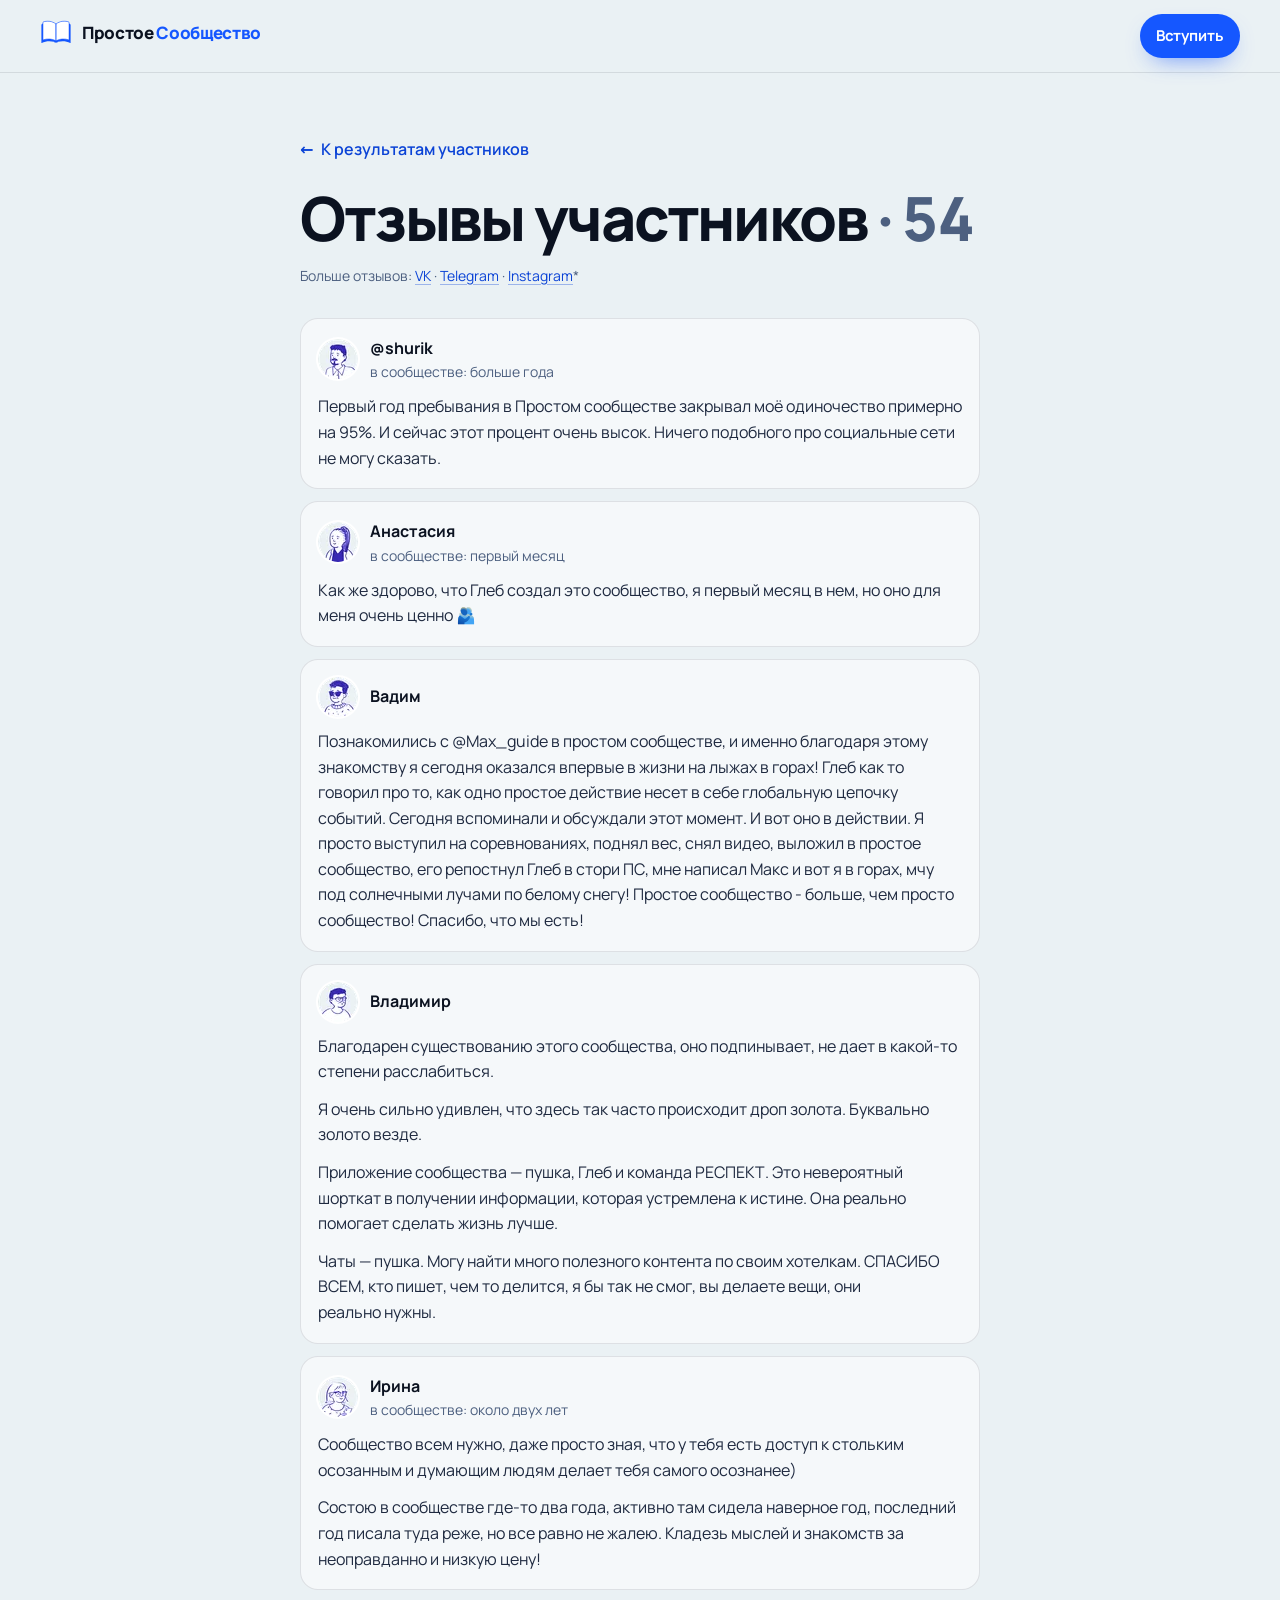
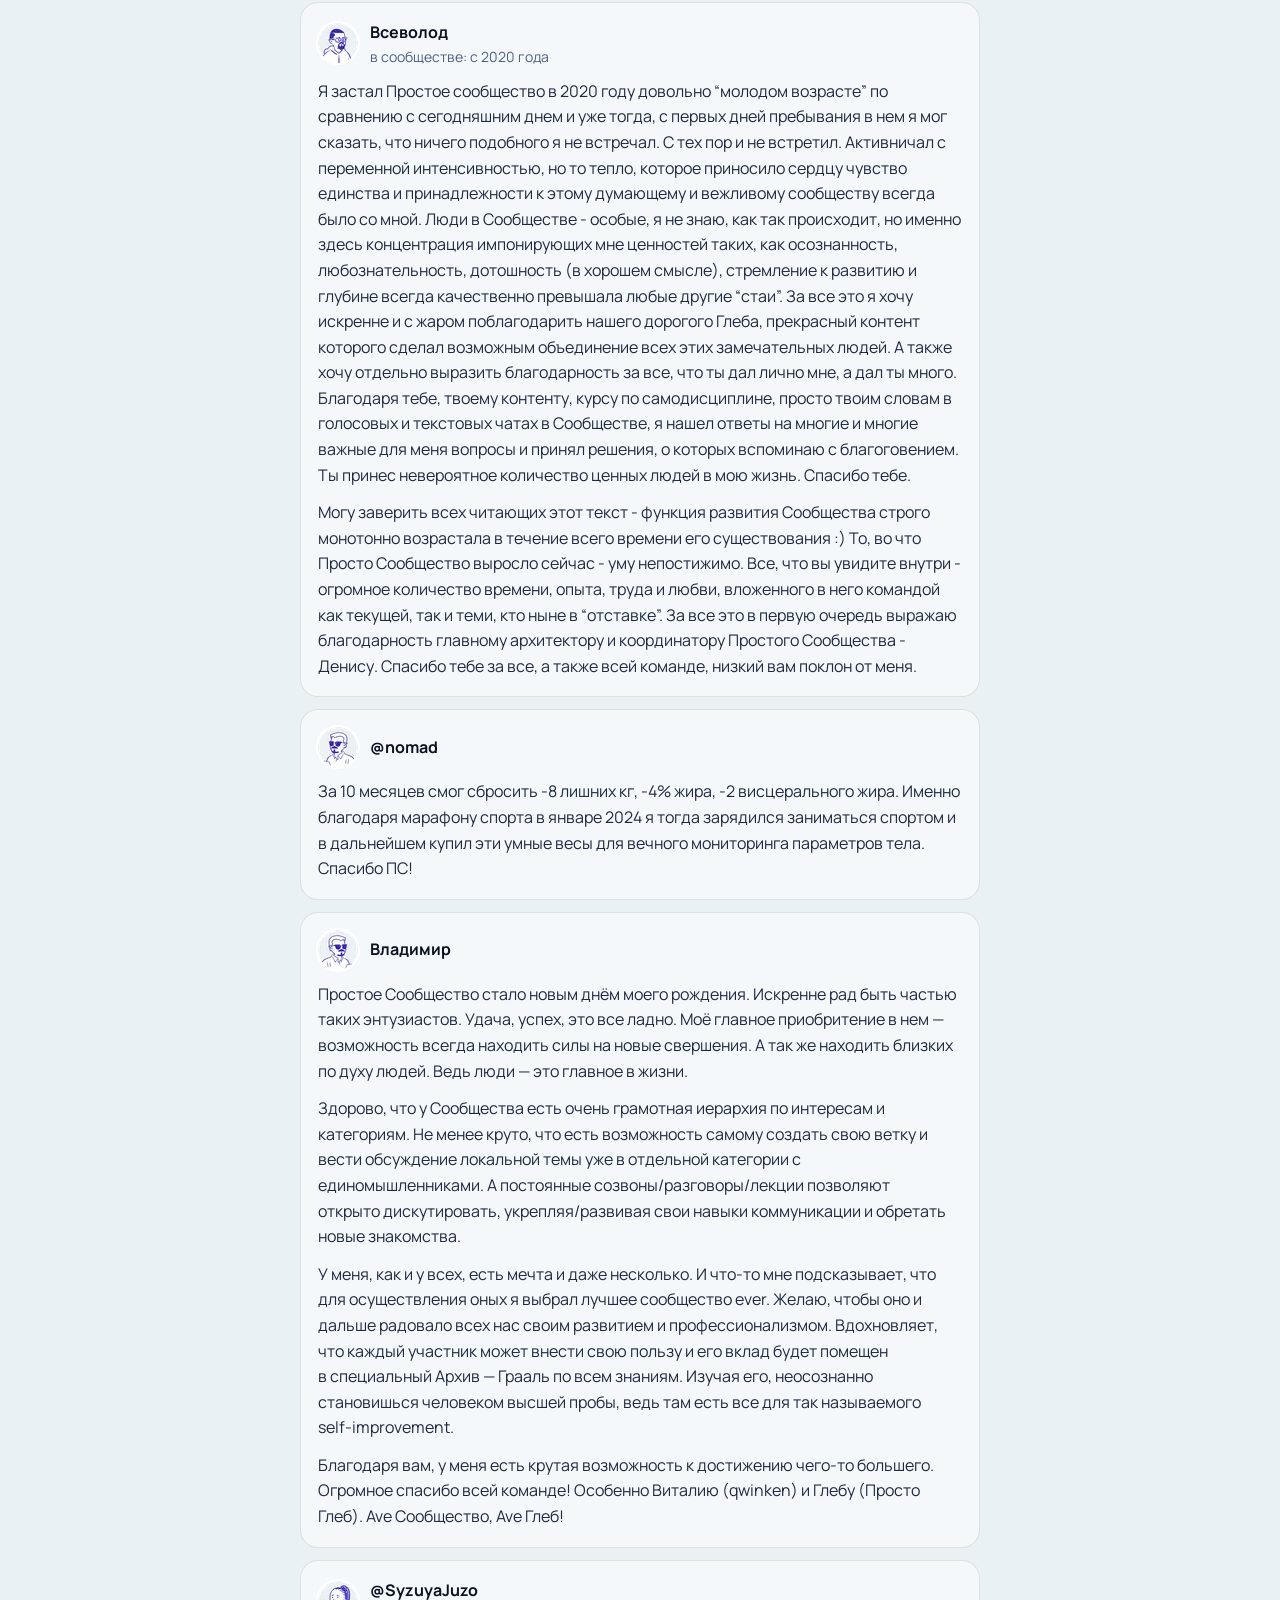
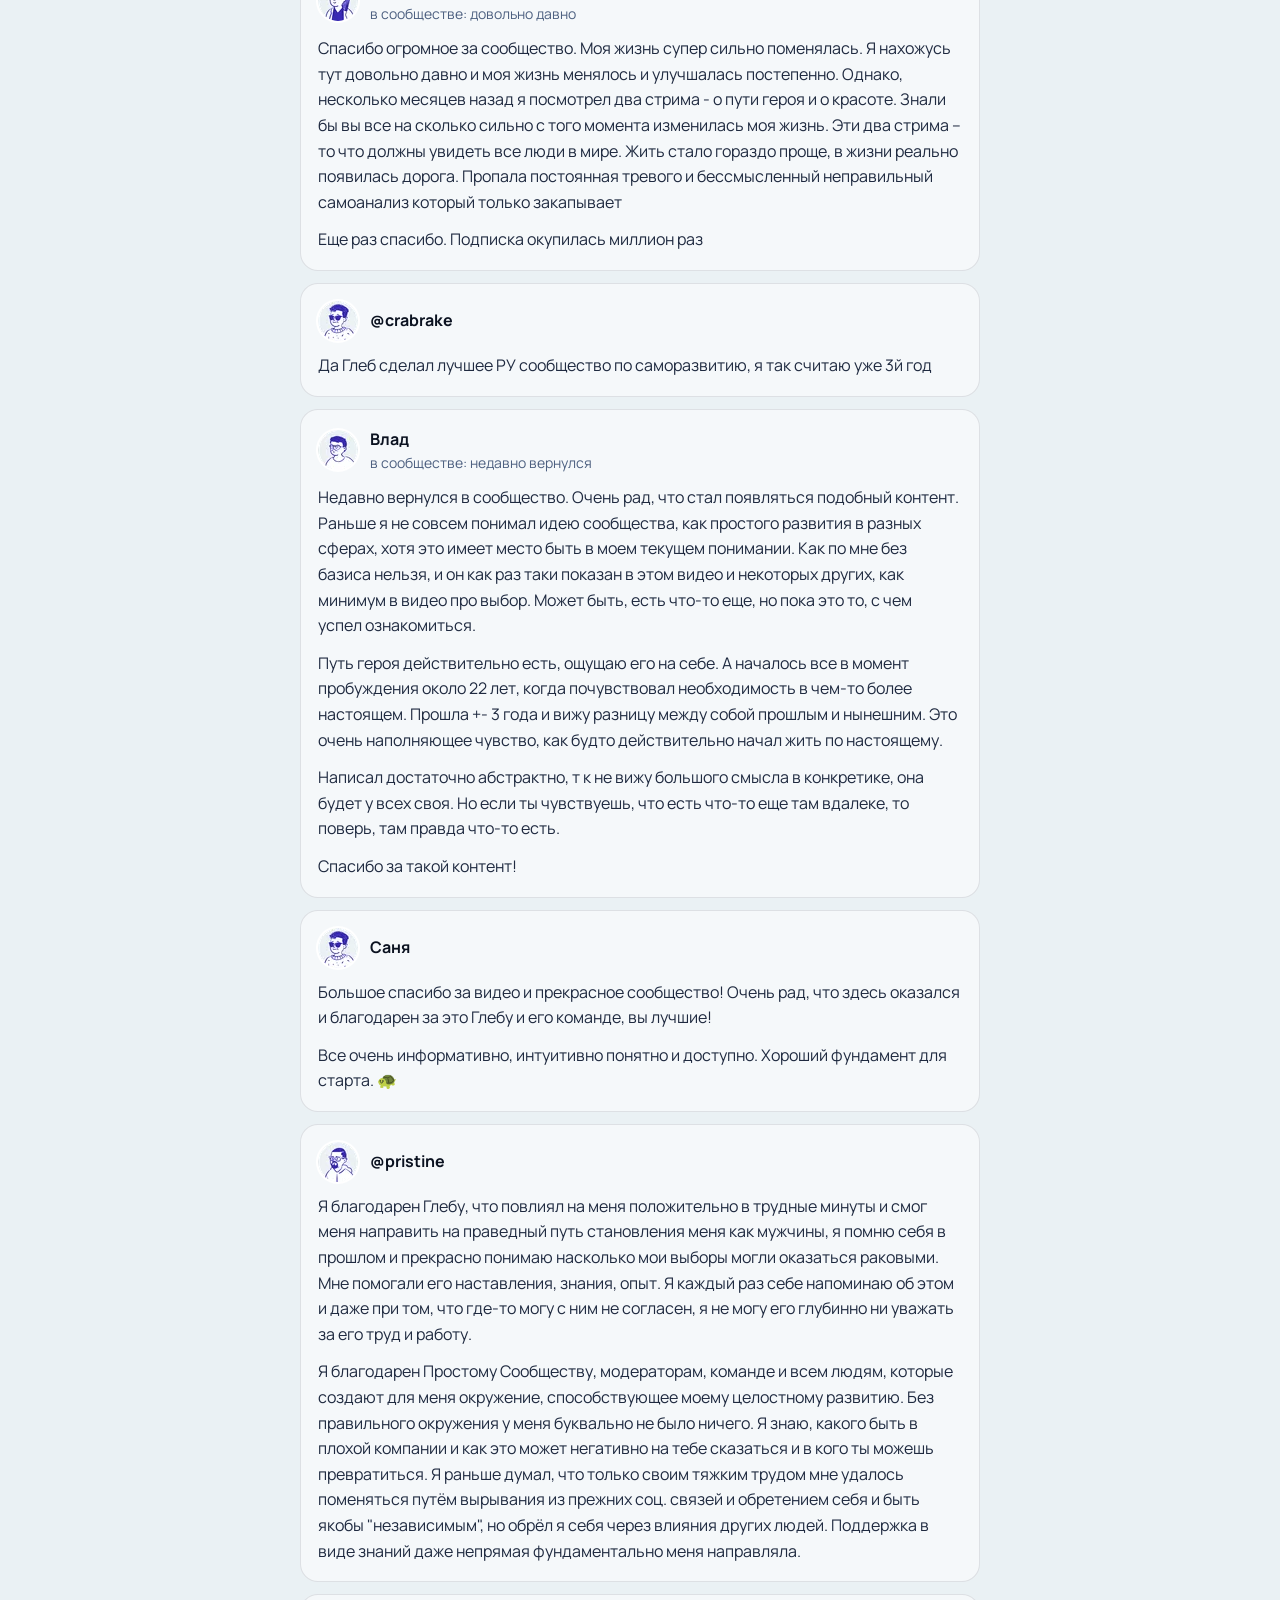
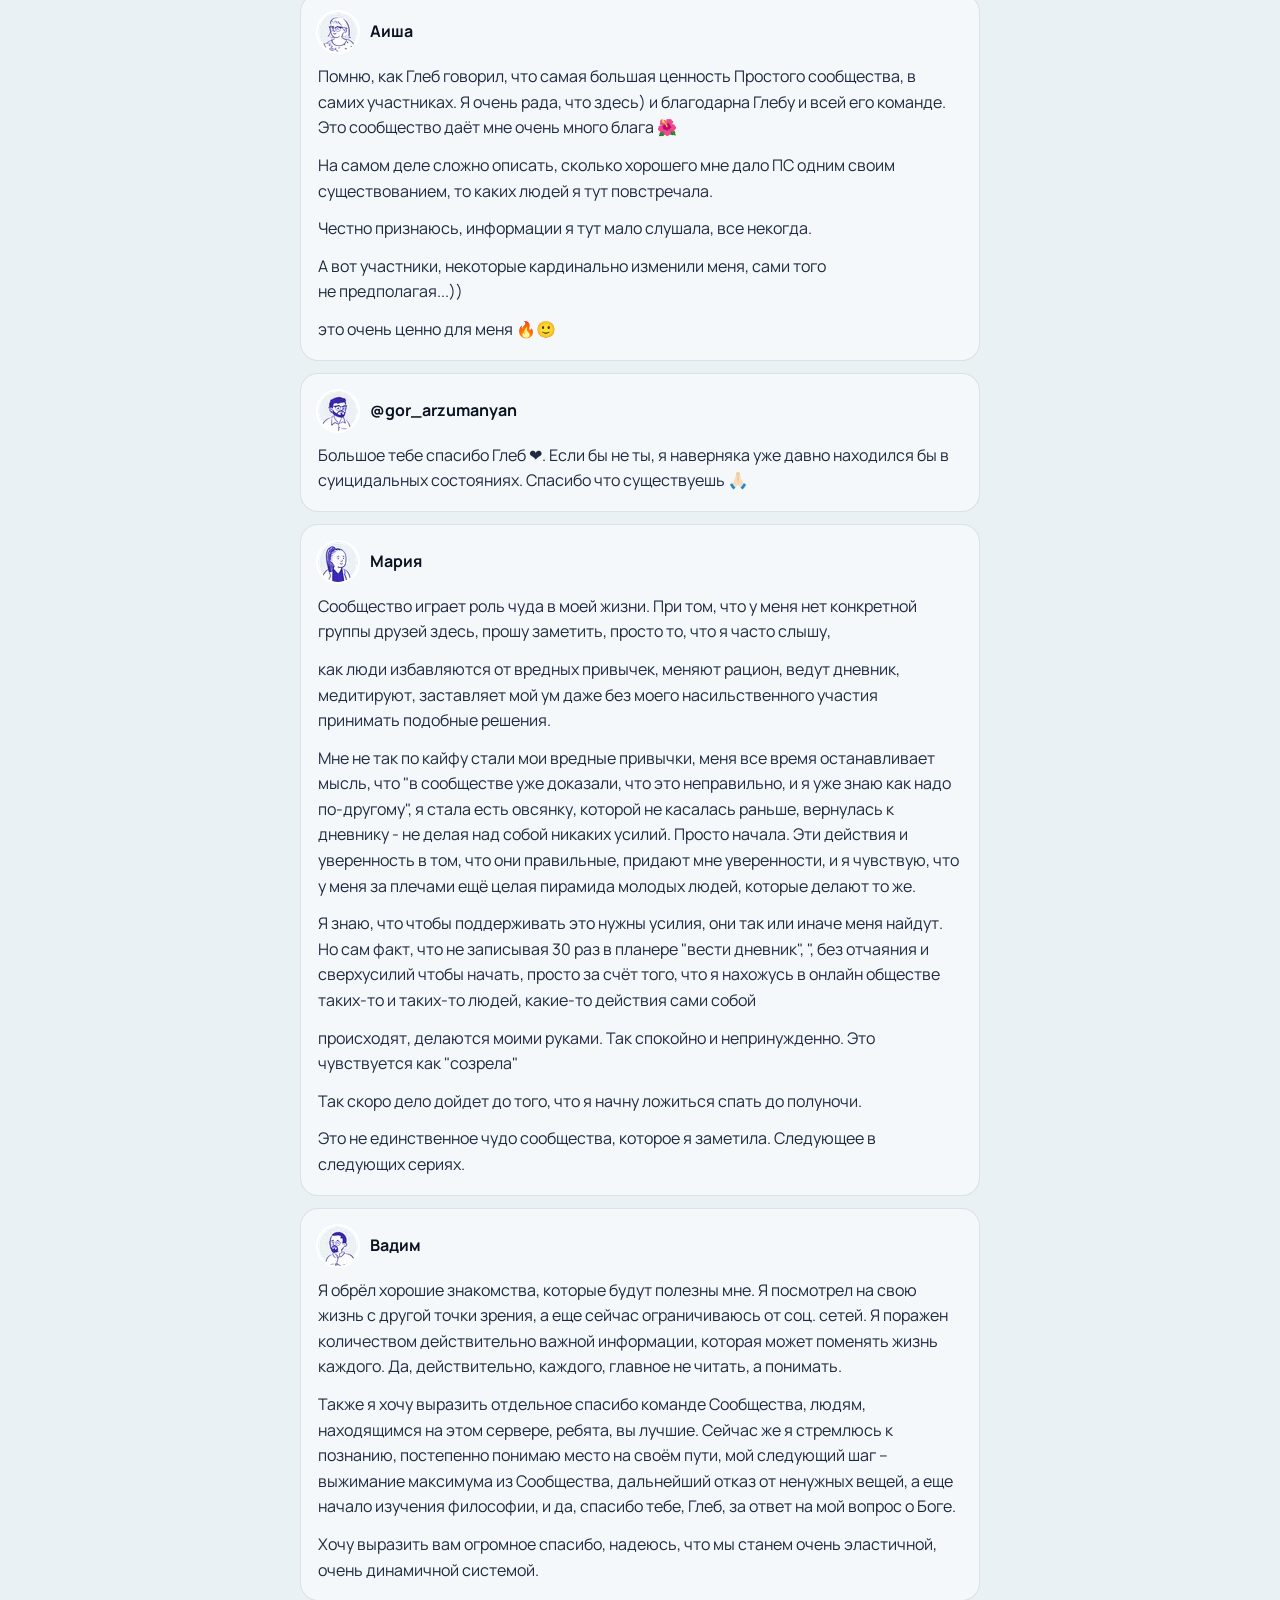
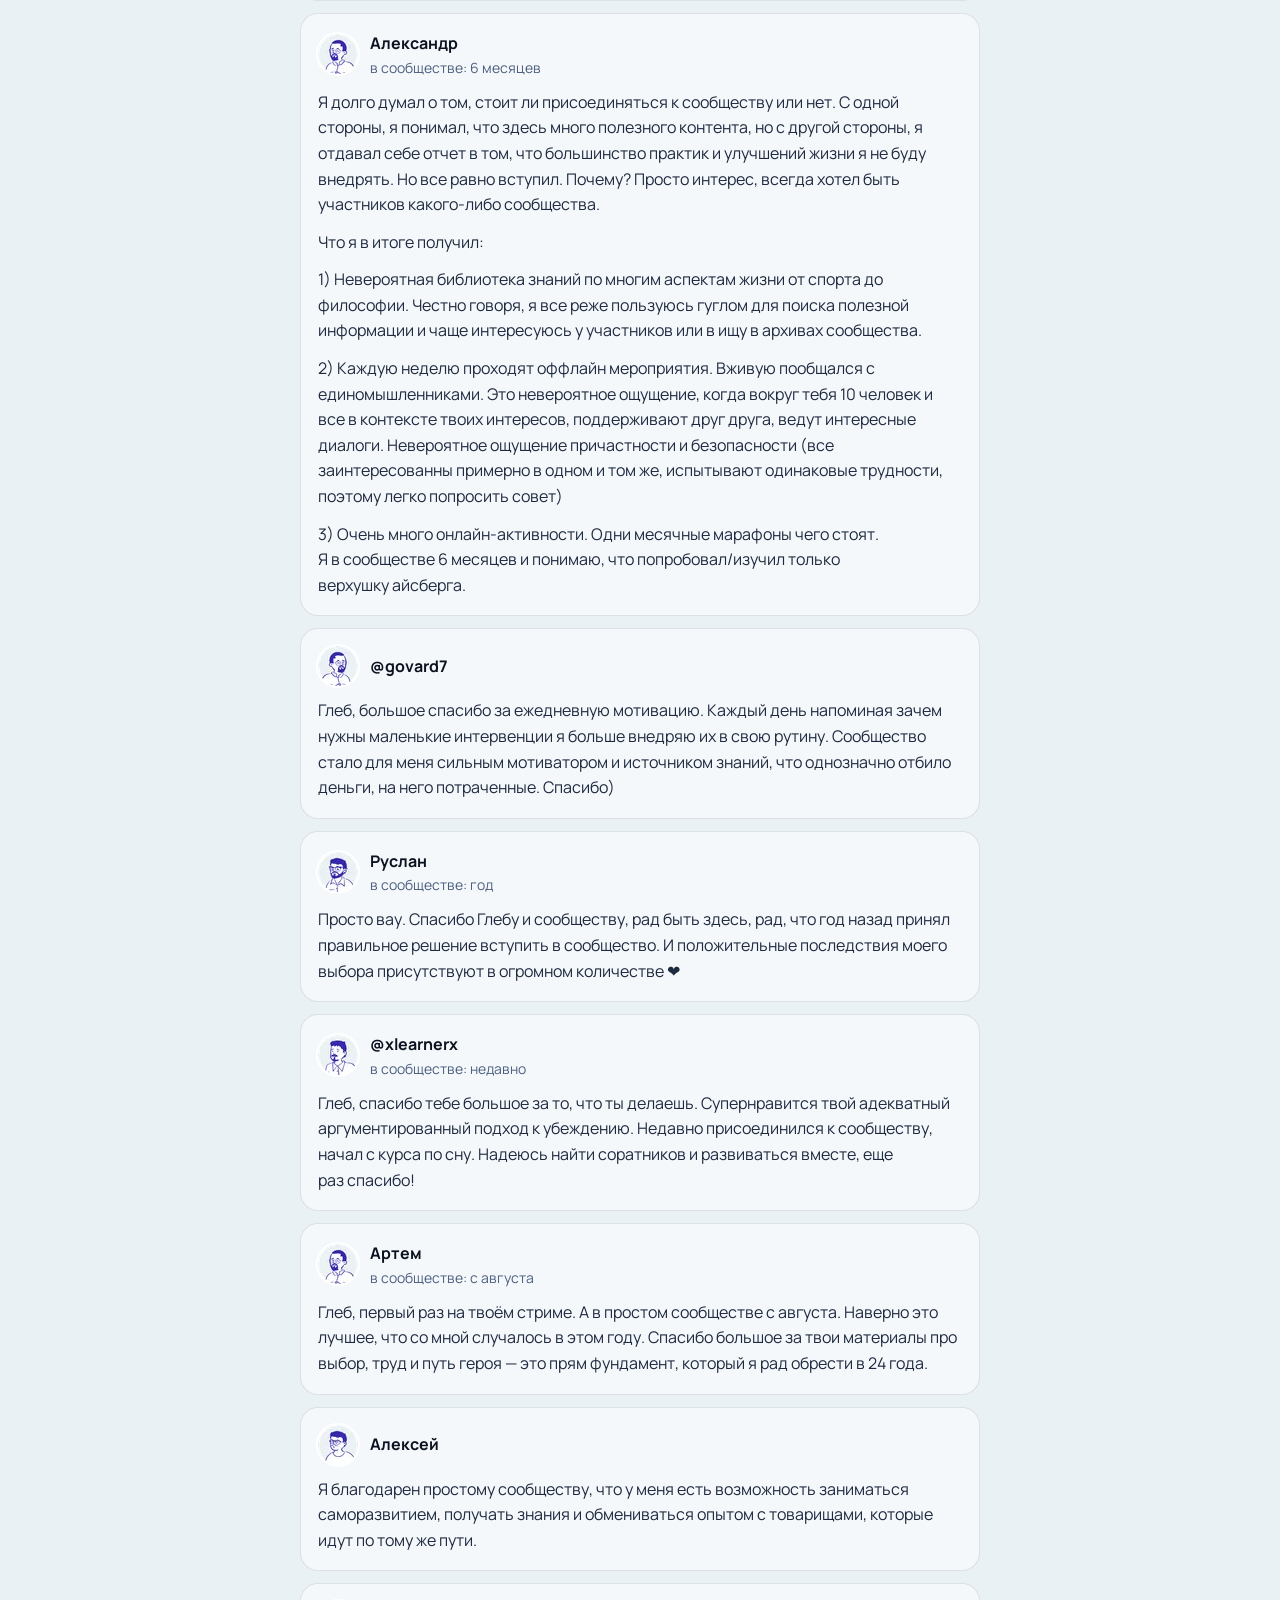
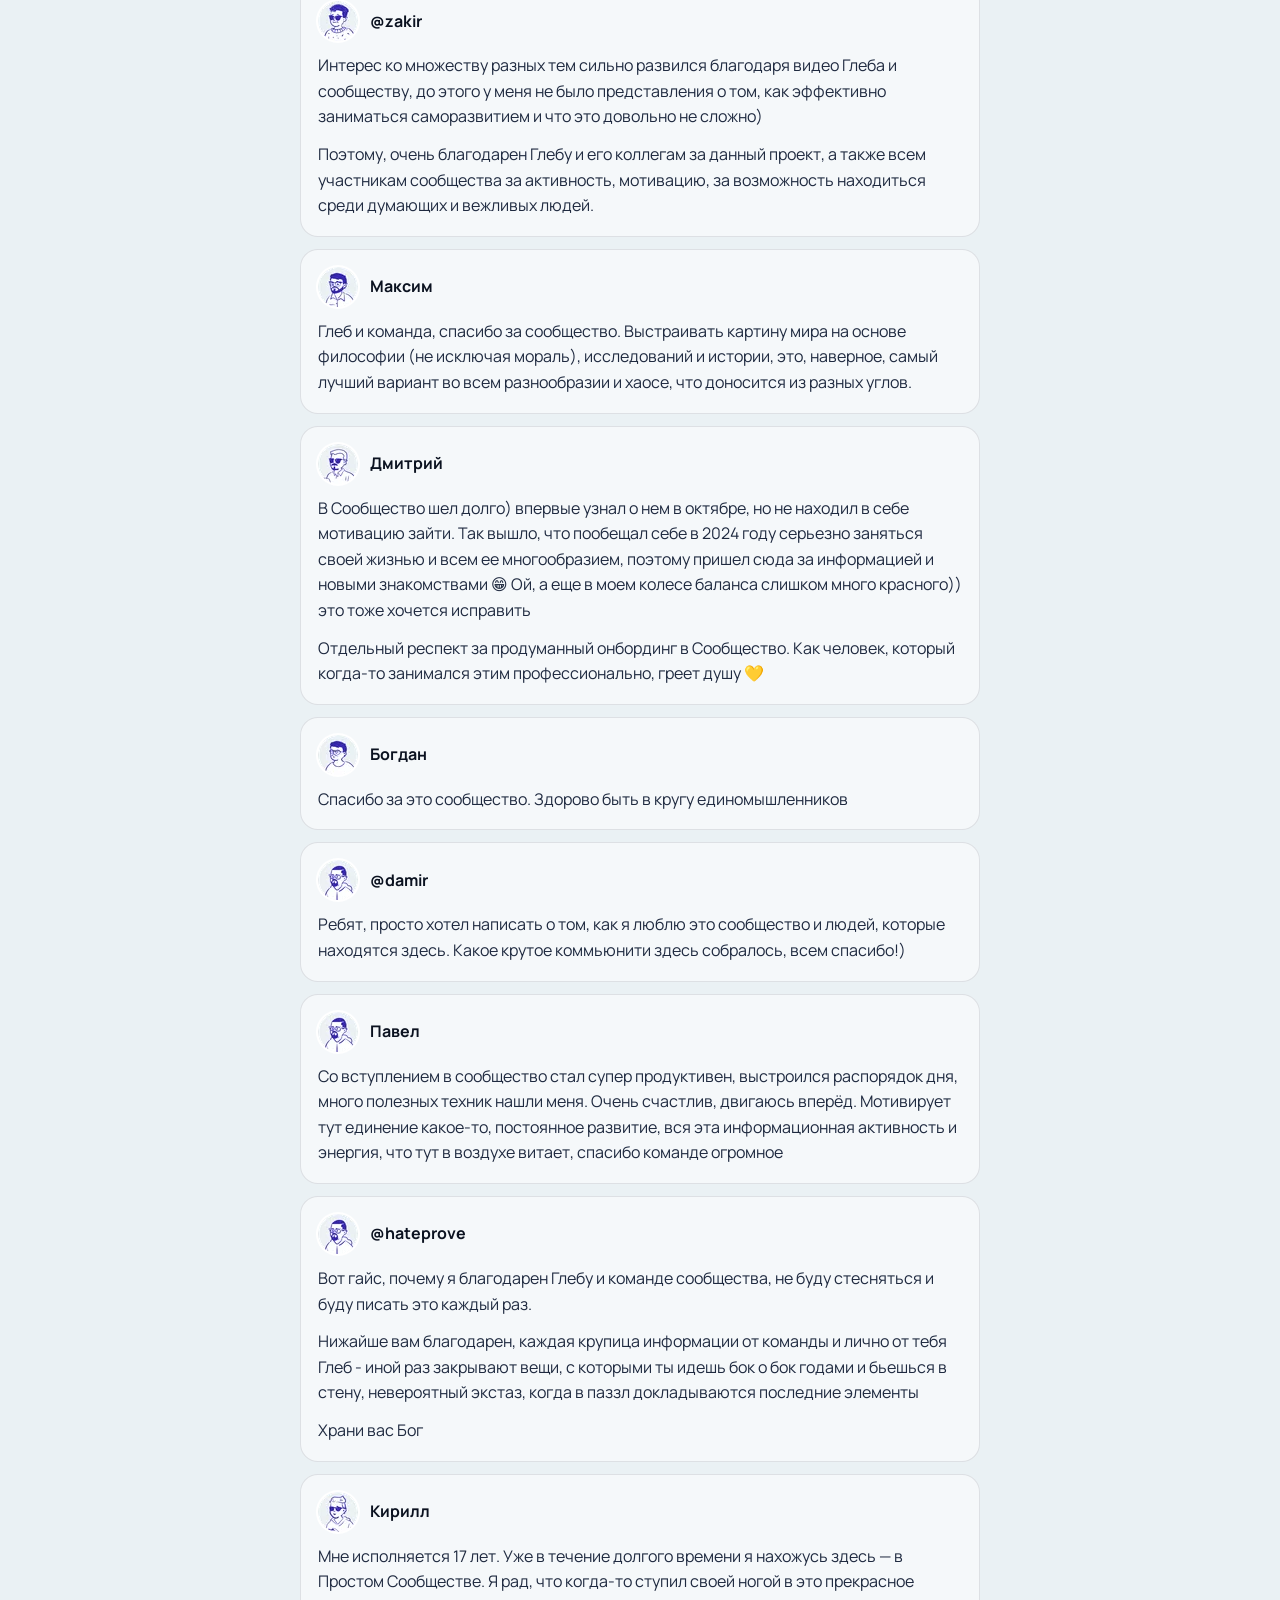
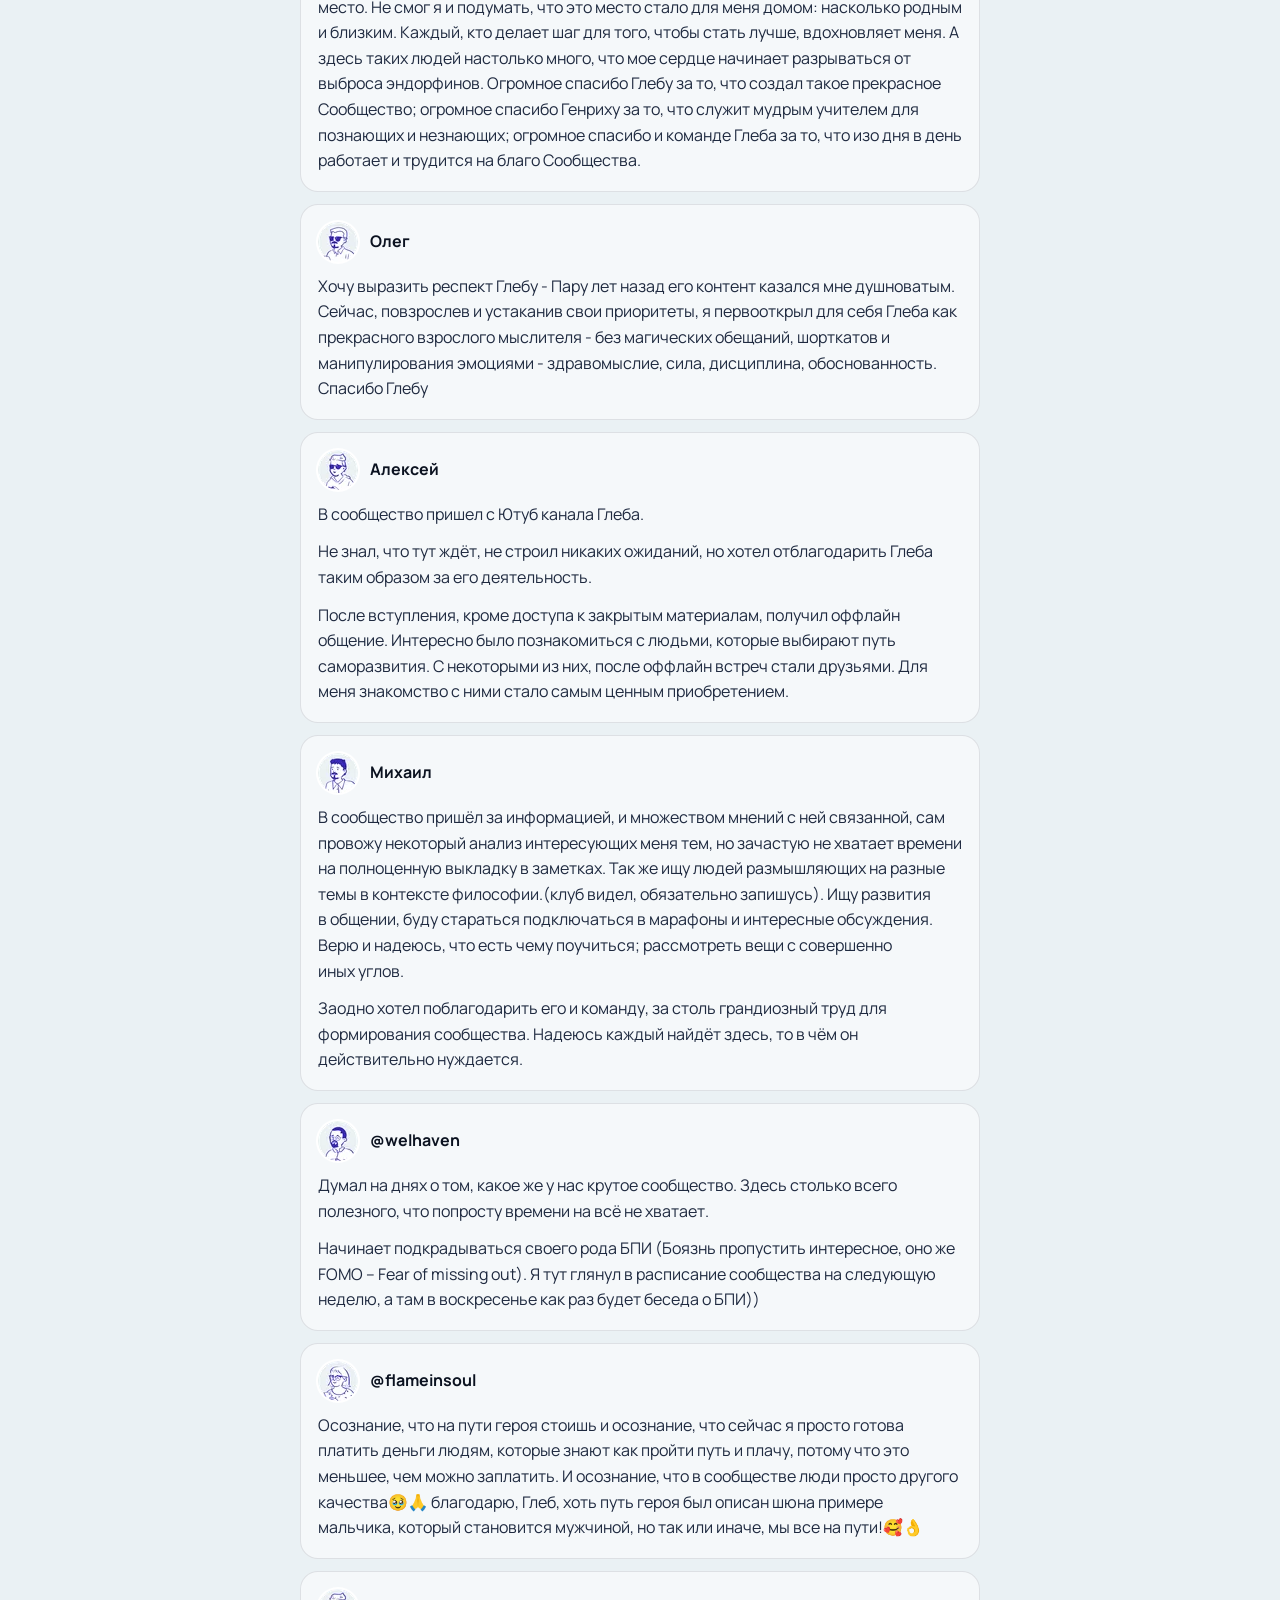
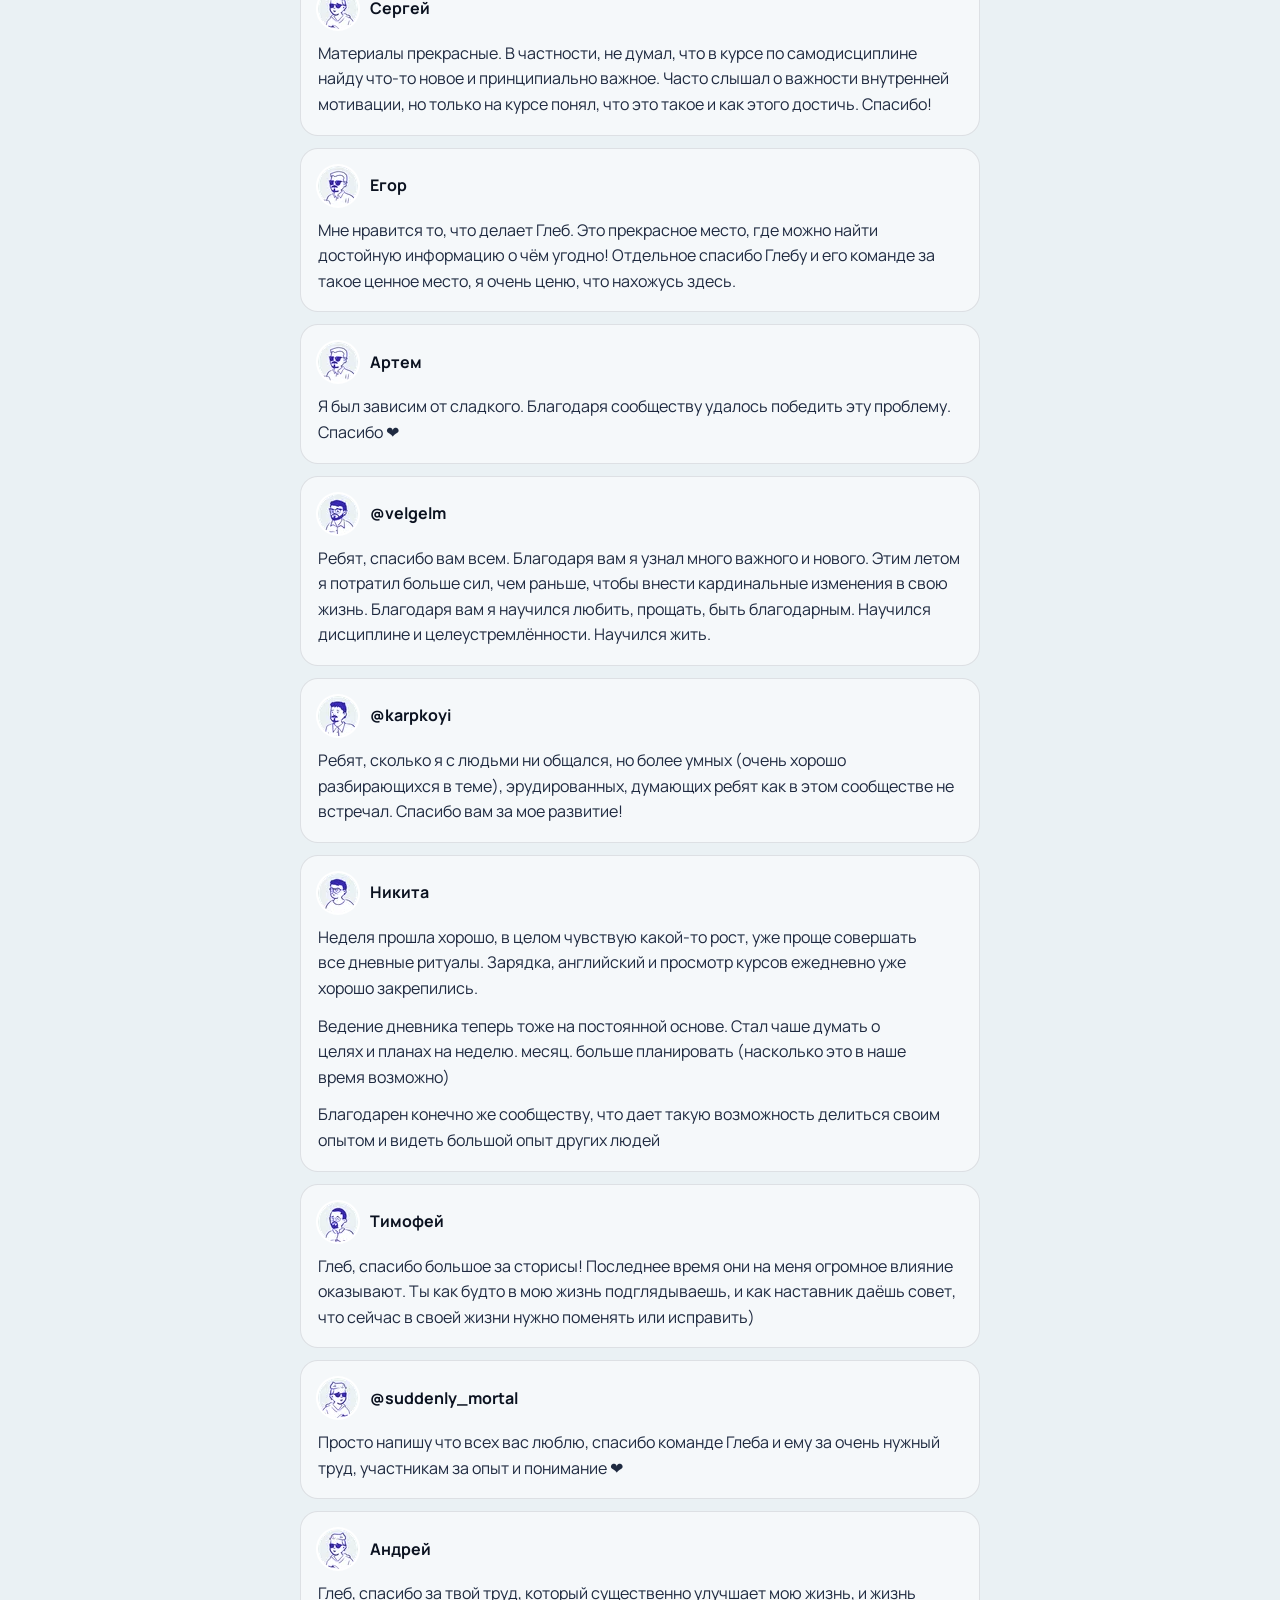
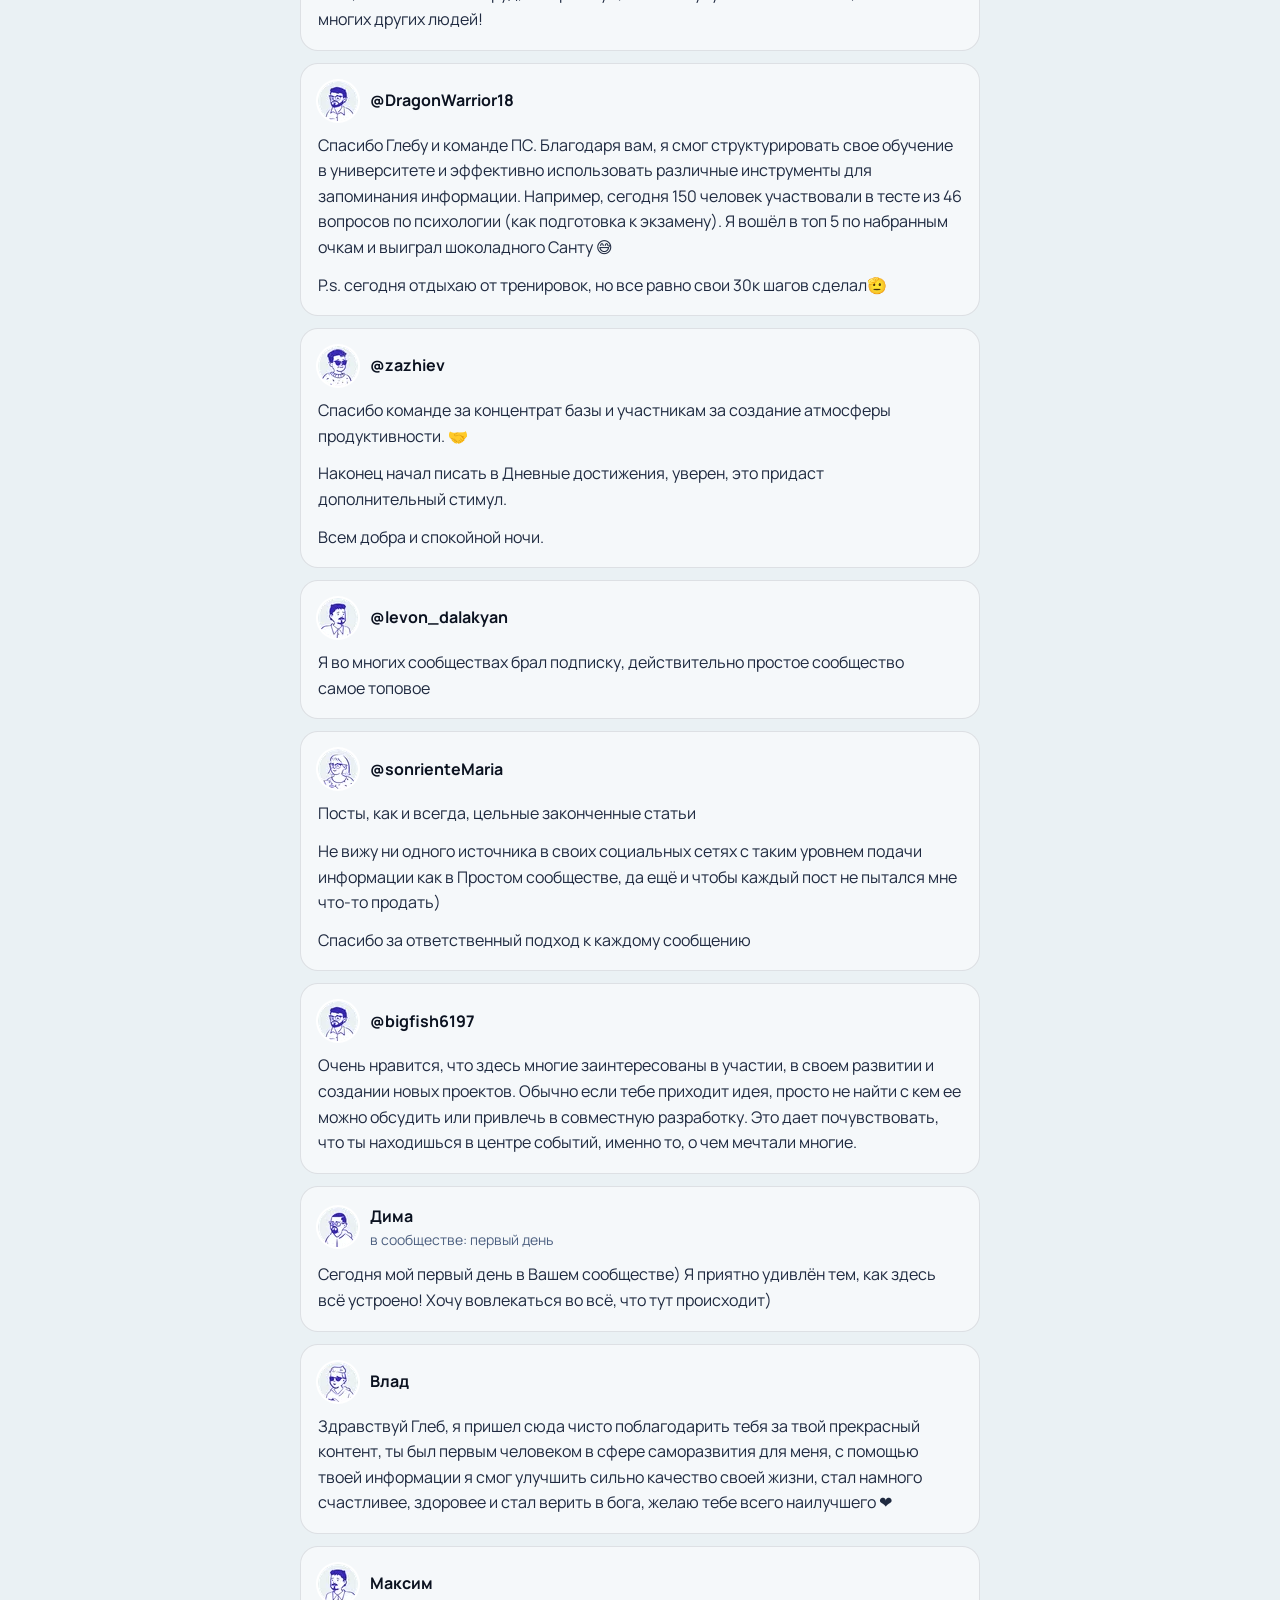
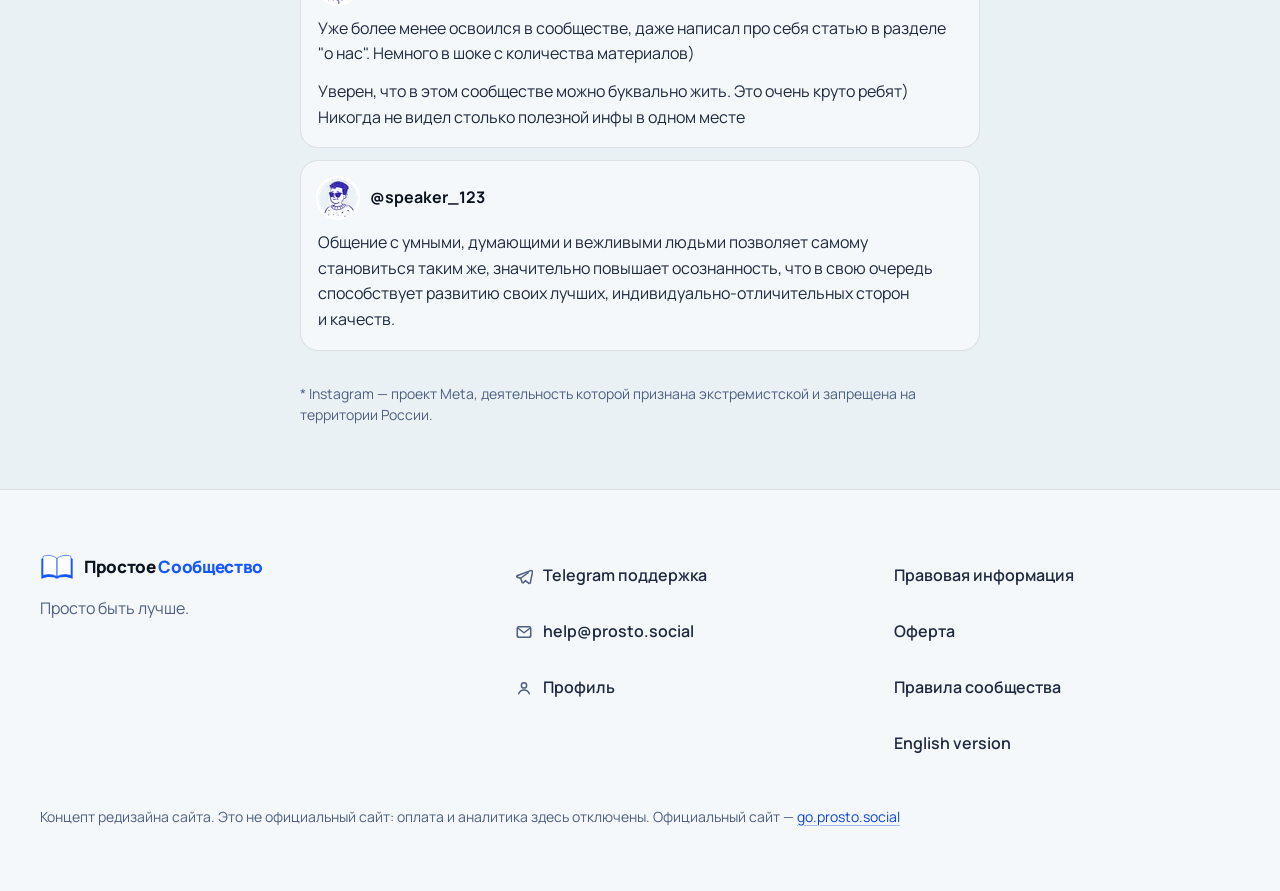
==== commit 2a0f479f: "Английская версия: /en/ + ссылка «English version» в подвале Co-Authored-By: Claude Opus 5.5 <norepl" ====
--- a/reviews/index.html
+++ b/reviews/index.html
@@ -3,7 +3,7 @@
 try{if(!matchMedia('(prefers-reduced-motion: reduce)').matches)h.classList.add('motion')}catch(e){h.classList.add('motion')}})(document);
 
 </script><style>/*! tailwindcss v4.3.3 | MIT License | https://tailwindcss.com */
-@layer properties{@supports (((-webkit-hyphens:none)) and (not (margin-trim:inline))) or ((-moz-orient:inline) and (not (color:rgb(from red r g b)))){*,:before,:after,::backdrop{--tw-rotate-x:initial;--tw-rotate-y:initial;--tw-rotate-z:initial;--tw-skew-x:initial;--tw-skew-y:initial;--tw-border-style:solid;--tw-leading:initial;--tw-font-weight:initial;--tw-tracking:initial;--tw-shadow:0 0 #0000;--tw-shadow-color:initial;--tw-shadow-alpha:100%;--tw-inset-shadow:0 0 #0000;--tw-inset-shadow-color:initial;--tw-inset-shadow-alpha:100%;--tw-ring-color:initial;--tw-ring-shadow:0 0 #0000;--tw-inset-ring-color:initial;--tw-inset-ring-shadow:0 0 #0000;--tw-ring-inset:initial;--tw-ring-offset-width:0px;--tw-ring-offset-color:#fff;--tw-ring-offset-shadow:0 0 #0000;--tw-outline-style:solid;--tw-blur:initial;--tw-brightness:initial;--tw-contrast:initial;--tw-grayscale:initial;--tw-hue-rotate:initial;--tw-invert:initial;--tw-opacity:initial;--tw-saturate:initial;--tw-sepia:initial;--tw-drop-shadow:initial;--tw-drop-shadow-color:initial;--tw-drop-shadow-alpha:100%;--tw-drop-shadow-size:initial;--tw-backdrop-blur:initial;--tw-backdrop-brightness:initial;--tw-backdrop-contrast:initial;--tw-backdrop-grayscale:initial;--tw-backdrop-hue-rotate:initial;--tw-backdrop-invert:initial;--tw-backdrop-opacity:initial;--tw-backdrop-saturate:initial;--tw-backdrop-sepia:initial;--tw-ease:initial}}}@layer theme{:root,:host{--font-sans:"Manrope", "Manrope Fallback", ui-sans-serif, system-ui, -apple-system, "Segoe UI", sans-serif;--font-mono:ui-monospace, "SF Mono", "JetBrains Mono", Menlo, Consolas, "Liberation Mono", monospace;--spacing:.25rem;--font-weight-semibold:600;--font-weight-bold:700;--font-weight-extrabold:800;--radius-lg:.5rem;--ease-in:cubic-bezier(.4, 0, 1, 1);--ease-out:cubic-bezier(0, 0, .2, 1);--ease-in-out:cubic-bezier(.4, 0, .2, 1);--default-transition-duration:.15s;--default-transition-timing-function:cubic-bezier(.4, 0, .2, 1);--default-font-family:var(--font-sans);--default-mono-font-family:var(--font-mono);--color-bg:#eaf1f4;--color-bg-deep:#dde7ed;--color-surface:#f5f8fa;--color-paper:#fff;--color-ink:#0b1220;--color-ink-2:#1f2a40;--color-muted:#4d6080;--color-faint:#8a9ab8;--color-line:#0b12201a;--color-line-strong:#0b12202e;--color-accent:#1557ff;--color-accent-ink:#0b43d6;--color-accent-soft:#dce6ff;--color-accent-wash:#eef3ff;--color-night:#0a1433;--color-night-2:#121e45;--color-on-night:#e8eeff;--color-on-night-muted:#a9b6d9;--color-accent-bright:#7f9dff;--color-positive:#1d7f55;--text-mega:clamp(5.5rem, 1.6rem + 17vw, 17rem);--text-mega--line-height:.82;--text-mega--letter-spacing:-.055em;--text-mega--font-weight:800;--text-display:clamp(2.6rem, 1.2rem + 5.6vw, 6.4rem);--text-display--line-height:.98;--text-display--letter-spacing:-.04em;--text-display--font-weight:800;--text-h2:clamp(2.05rem, 1.25rem + 3.2vw, 4.1rem);--text-h2--line-height:1.02;--text-h2--letter-spacing:-.035em;--text-h2--font-weight:780;--text-h3:clamp(1.25rem, 1.02rem + .9vw, 1.75rem);--text-h3--line-height:1.16;--text-h3--letter-spacing:-.02em;--text-h3--font-weight:720;--text-lead:clamp(1.0625rem, .97rem + .42vw, 1.3125rem);--text-lead--line-height:1.55;--text-body:1rem;--text-body--line-height:1.6;--text-small:.875rem;--text-small--line-height:1.5;--text-label:.75rem;--text-label--line-height:1.25;--text-label--letter-spacing:.08em;--radius-card:20px;--radius-panel:28px;--radius-chip:999px;--shadow-hair:0 0 0 1px #0b12200f;--shadow-soft:0 1px 2px #0b12200d, 0 10px 28px -14px #142d5b38;--shadow-lift:0 2px 6px #0b12200d, 0 28px 56px -24px #142d5b57;--shadow-phone:0 2px 6px #0b122014, 0 40px 90px -30px #142d5b73;--ease-out-soft:cubic-bezier(.22, .7, .18, 1);--ease-in-out-soft:cubic-bezier(.65, 0, .35, 1);--ease-spring-soft:cubic-bezier(.34, 1.26, .64, 1);--breakpoint-xs:23.4375rem}}@layer base{*,:after,:before,::backdrop{box-sizing:border-box;border:0 solid;margin:0;padding:0}::file-selector-button{box-sizing:border-box;border:0 solid;margin:0;padding:0}html,:host{-webkit-text-size-adjust:100%;tab-size:4;line-height:1.5;font-family:var(--default-font-family,-apple-system, BlinkMacSystemFont, "Segoe UI", Roboto, "Helvetica Neue", "Noto Sans", Arial, sans-serif, "Apple Color Emoji", "Segoe UI Emoji", "Segoe UI Symbol", "Noto Color Emoji");font-feature-settings:var(--default-font-feature-settings,normal);font-variation-settings:var(--default-font-variation-settings,normal);-webkit-tap-highlight-color:transparent}hr{height:0;color:inherit;border-top-width:1px}abbr:where([title]){text-decoration:underline dotted}h1,h2,h3,h4,h5,h6{font-size:inherit;font-weight:inherit}a{color:inherit;-webkit-text-decoration:inherit;-webkit-text-decoration:inherit;-webkit-text-decoration:inherit;text-decoration:inherit}b,strong{font-weight:bolder}code,kbd,samp,pre{font-family:var(--default-mono-font-family,ui-monospace, SFMono-Regular, Menlo, Monaco, Consolas, "Liberation Mono", "Courier New", monospace);font-feature-settings:var(--default-mono-font-feature-settings,normal);font-variation-settings:var(--default-mono-font-variation-settings,normal);font-size:1em}small{font-size:80%}sub,sup{vertical-align:baseline;font-size:75%;line-height:0;position:relative}sub{bottom:-.25em}sup{top:-.5em}table{text-indent:0;border-color:inherit;border-collapse:collapse}:-moz-focusring:where(:not(iframe)){outline:auto}progress{vertical-align:baseline}summary{display:list-item}ol,ul,menu{list-style:none}img,svg,video,canvas,audio,iframe,embed,object{vertical-align:middle;display:block}img,video{max-width:100%;height:auto}button,input,select,optgroup,textarea{font:inherit;font-feature-settings:inherit;font-variation-settings:inherit;letter-spacing:inherit;color:inherit;opacity:1;background-color:#0000;border-radius:0}::file-selector-button{font:inherit;font-feature-settings:inherit;font-variation-settings:inherit;letter-spacing:inherit;color:inherit;opacity:1;background-color:#0000;border-radius:0}:where(select:is([multiple],[size])) optgroup{font-weight:bolder}:where(select:is([multiple],[size])) optgroup option{padding-inline-start:20px}::file-selector-button{margin-inline-end:4px}::placeholder{opacity:1}@supports (not ((-webkit-appearance:-apple-pay-button))) or (contain-intrinsic-size:1px){::placeholder{color:currentColor}@supports (color:color-mix(in lab, red, red)){::placeholder{color:color-mix(in oklab, currentcolor 50%, transparent)}}}textarea{resize:vertical}::-webkit-search-decoration{-webkit-appearance:none}::-webkit-date-and-time-value{min-height:1lh;text-align:inherit}::-webkit-datetime-edit{display:inline-flex}::-webkit-datetime-edit-fields-wrapper{padding:0}::-webkit-datetime-edit{padding-block:0}::-webkit-datetime-edit-year-field{padding-block:0}::-webkit-datetime-edit-month-field{padding-block:0}::-webkit-datetime-edit-day-field{padding-block:0}::-webkit-datetime-edit-hour-field{padding-block:0}::-webkit-datetime-edit-minute-field{padding-block:0}::-webkit-datetime-edit-second-field{padding-block:0}::-webkit-datetime-edit-millisecond-field{padding-block:0}::-webkit-datetime-edit-meridiem-field{padding-block:0}::-webkit-calendar-picker-indicator{line-height:1}:-moz-ui-invalid{box-shadow:none}button,input:where([type=button],[type=reset],[type=submit]){appearance:button}::file-selector-button{appearance:button}::-webkit-inner-spin-button{height:auto}::-webkit-outer-spin-button{height:auto}[hidden]:where(:not([hidden=until-found])){display:none!important}html{background:var(--color-bg);color:var(--color-ink);font-family:var(--font-sans);-webkit-font-smoothing:antialiased;-moz-osx-font-smoothing:grayscale;text-rendering:optimizelegibility;scroll-padding-top:calc(var(--header-h) + 12px);-webkit-text-size-adjust:100%}body{min-height:100vh;font-size:var(--text-body);line-height:var(--text-body--line-height);font-feature-settings:"ss01" off;overflow-x:clip}::selection{background:var(--color-accent);color:#fff}:focus-visible{outline:2.5px solid var(--color-accent);outline-offset:3px;border-radius:6px}.on-night :focus-visible{outline-color:var(--color-accent-bright)}h1,h2,h3,h4{text-wrap:balance}p{text-wrap:pretty}img,svg,canvas{display:block}button{cursor:pointer}[hidden]{display:none!important}}@layer components{.container-x{width:100%;max-width:1320px;padding-inline:var(--gutter);margin-inline:auto}.section-pad{padding-block:clamp(88px,12vh + 24px,168px)}.eyebrow{font-family:var(--font-mono);font-size:var(--text-label);line-height:var(--text-label--line-height);letter-spacing:.12em;text-transform:uppercase;color:var(--color-muted);align-items:center;gap:10px;display:inline-flex}.eyebrow:before{content:"";background:var(--color-accent);border-radius:2px;width:18px;height:2px}.on-night .eyebrow{color:var(--color-on-night-muted)}.on-night .eyebrow:before{background:var(--color-accent-bright)}.eyebrow-thread{position:relative}.eyebrow-thread:after{content:"";background:linear-gradient(to bottom, #1557ff00, var(--color-accent) 75%);transform-origin:50% 0;width:2px;height:clamp(44px,6vw,88px);transition:transform 1.1s var(--ease-out-soft);border-radius:2px;position:absolute;bottom:calc(50% - 1px);left:0}.justify-center.eyebrow-thread:after{bottom:100%;left:calc(50% - 1px)}.on-night .eyebrow-thread:after{background:linear-gradient(to bottom, #7f9dff00, var(--color-accent-bright) 75%)}html.motion .eyebrow-thread:not(.is-in):after{transform:scaleY(0)}.mono{font-family:var(--font-mono);font-feature-settings:"tnum" 1}.tnum{font-variant-numeric:tabular-nums}.btn{border-radius:var(--radius-chip);letter-spacing:-.005em;white-space:nowrap;min-height:52px;transition:transform var(--dur-micro) var(--ease-out-soft), background-color var(--dur-micro) ease, color var(--dur-micro) ease, box-shadow var(--dur-micro) ease, border-color var(--dur-micro) ease;-webkit-tap-highlight-color:transparent;justify-content:center;align-items:center;gap:.55em;padding:0 24px;font-size:1rem;font-weight:700;line-height:1.1;text-decoration:none;display:inline-flex;position:relative}.btn:active{transform:scale(.98)}.btn-primary{background:var(--color-accent);color:#fff;box-shadow:0 10px 24px -12px #1557ffbf}@media (hover:hover){.btn-primary:hover{background:var(--color-accent-ink);transform:translateY(-1px);box-shadow:0 14px 28px -12px #1557ffcc}}.btn-primary:focus-visible{background:var(--color-accent-ink);transform:translateY(-1px);box-shadow:0 14px 28px -12px #1557ffcc}.btn-secondary{color:var(--color-ink);box-shadow:inset 0 0 0 1.5px var(--color-line-strong);background:#ffffff8c}@media (hover:hover){.btn-secondary:hover{background:#fff;box-shadow:inset 0 0 0 1.5px #0b122052}}.btn-secondary:focus-visible{background:#fff;box-shadow:inset 0 0 0 1.5px #0b122052}.on-night .btn-secondary{color:var(--color-on-night);background:0 0;box-shadow:inset 0 0 0 1.5px #e8eeff47}.btn-lg{min-height:60px;padding:0 30px;font-size:1.0625rem}.btn-sm{min-height:44px;padding:0 16px;font-size:.9375rem}.ext-arrow{transition:transform var(--dur-micro) var(--ease-out-soft);font-weight:500;display:inline-block}.btn:hover .ext-arrow,a:hover>.ext-arrow{transform:translate(2px,-2px)}.btn .btn-arrow{transition:transform var(--dur-micro) var(--ease-out-soft)}.btn:hover .btn-arrow{transform:translate(3px)}.link{color:var(--color-accent-ink);text-underline-offset:3px;transition:text-decoration-color var(--dur-micro) ease;text-decoration:underline 1px #0b43d659}.link:hover{text-decoration-color:currentColor}.card{background:var(--color-paper);border-radius:var(--radius-card);box-shadow:var(--shadow-hair), var(--shadow-soft)}.chip{border-radius:var(--radius-chip);height:30px;box-shadow:inset 0 0 0 1px var(--color-line);color:var(--color-ink-2);white-space:nowrap;background:#ffffffb3;align-items:center;gap:6px;padding:0 12px;font-size:.8125rem;font-weight:650;display:inline-flex}.type-tag{font-family:var(--font-mono);letter-spacing:.08em;text-transform:uppercase;color:var(--color-accent-ink);font-size:.75rem}.ph{max-width:100%;color:var(--color-ink-2);font-family:var(--font-mono);letter-spacing:.02em;text-transform:uppercase;white-space:normal;background:#ffffff8c;border:1.5px dashed #0b122047;border-radius:8px;align-items:center;gap:6px;padding:4px 10px;font-size:.75rem;line-height:1.35;display:inline-flex}.on-night .ph{color:var(--color-on-night-muted);background:#e8eeff0f;border-color:#e8eeff59}.ph-block{text-align:center;border-radius:inherit;justify-content:center;align-items:center;width:100%;height:100%;min-height:120px;display:flex}.dot-grid{background-image:radial-gradient(#0b122013 1px,#0000 1.3px);background-position:-11px -11px;background-size:22px 22px}.on-night .dot-grid,.dot-grid-night{background-image:radial-gradient(#e8eeff14 1px,#0000 1.3px);background-size:22px 22px}.visually-hidden{clip:rect(0 0 0 0);white-space:nowrap;border:0;width:1px;height:1px;margin:-1px;padding:0;overflow:hidden;position:absolute!important}}@layer utilities{.\@container{container-type:inline-size}.visible{visibility:visible}.absolute{position:absolute}.fixed{position:fixed}.relative{position:relative}.sticky{position:sticky}.container{width:100%}@media (width>=23.4375rem){.container{max-width:23.4375rem}}@media (width>=40rem){.container{max-width:40rem}}@media (width>=48rem){.container{max-width:48rem}}@media (width>=64rem){.container{max-width:64rem}}@media (width>=80rem){.container{max-width:80rem}}@media (width>=96rem){.container{max-width:96rem}}.mx-auto{margin-inline:auto}.mt-2{margin-top:calc(var(--spacing) * 2)}.mt-3{margin-top:calc(var(--spacing) * 3)}.mt-4{margin-top:calc(var(--spacing) * 4)}.mt-5{margin-top:calc(var(--spacing) * 5)}.mt-6{margin-top:calc(var(--spacing) * 6)}.mt-7{margin-top:calc(var(--spacing) * 7)}.mt-8{margin-top:calc(var(--spacing) * 8)}.-ml-2\.5{margin-left:calc(var(--spacing) * -2.5)}.\!grid{display:grid!important}.block{display:block}.flex{display:flex}.grid{display:grid}.hidden{display:none}.inline{display:inline}.inline-flex{display:inline-flex}.table{display:table}.h-\[var\(--header-h\)\]{height:var(--header-h)}.w-full{width:100%}.max-w-\[40rem\]{max-width:40rem}.max-w-\[56rem\]{max-width:56rem}.max-w-\[760px\]{max-width:760px}.min-w-0{min-width:0}.flex-shrink{flex-shrink:1}.shrink-0{flex-shrink:0}.flex-grow{flex-grow:1}.transform{transform:var(--tw-rotate-x,) var(--tw-rotate-y,) var(--tw-rotate-z,) var(--tw-skew-x,) var(--tw-skew-y,)}.resize{resize:both}.flex-wrap{flex-wrap:wrap}.content-start{align-content:flex-start}.items-baseline{align-items:baseline}.items-center{align-items:center}.items-start{align-items:flex-start}.justify-between{justify-content:space-between}.justify-center{justify-content:center}.gap-1{gap:var(--spacing)}.gap-2{gap:calc(var(--spacing) * 2)}.gap-2\.5{gap:calc(var(--spacing) * 2.5)}.gap-3{gap:calc(var(--spacing) * 3)}.gap-4{gap:calc(var(--spacing) * 4)}.gap-6{gap:calc(var(--spacing) * 6)}.gap-8{gap:calc(var(--spacing) * 8)}.gap-10{gap:calc(var(--spacing) * 10)}.gap-x-2{column-gap:calc(var(--spacing) * 2)}.gap-y-1{row-gap:var(--spacing)}.overflow-visible{overflow:visible}.rounded-card{border-radius:var(--radius-card)}.rounded-full{border-radius:2147483647px}.rounded-lg{border-radius:var(--radius-lg)}.rounded-panel{border-radius:var(--radius-panel)}.border{border-style:var(--tw-border-style);border-width:1px}.border-t{border-top-style:var(--tw-border-style);border-top-width:1px}.border-b{border-bottom-style:var(--tw-border-style);border-bottom-width:1px}.border-line{border-color:var(--color-line)}.bg-accent{background-color:var(--color-accent)}.bg-bg{background-color:var(--color-bg)}.bg-bg-deep{background-color:var(--color-bg-deep)}.bg-paper{background-color:var(--color-paper)}.bg-surface{background-color:var(--color-surface)}.object-cover{object-fit:cover}.py-12{padding-block:calc(var(--spacing) * 12)}.py-14{padding-block:calc(var(--spacing) * 14)}.text-center{text-align:center}.text-left{text-align:left}.text-display{font-size:var(--text-display);line-height:var(--tw-leading,var(--text-display--line-height));letter-spacing:var(--tw-tracking,var(--text-display--letter-spacing));font-weight:var(--tw-font-weight,var(--text-display--font-weight))}.text-h2{font-size:var(--text-h2);line-height:var(--tw-leading,var(--text-h2--line-height));letter-spacing:var(--tw-tracking,var(--text-h2--letter-spacing));font-weight:var(--tw-font-weight,var(--text-h2--font-weight))}.text-h3{font-size:var(--text-h3);line-height:var(--tw-leading,var(--text-h3--line-height));letter-spacing:var(--tw-tracking,var(--text-h3--letter-spacing));font-weight:var(--tw-font-weight,var(--text-h3--font-weight))}.text-mega{font-size:var(--text-mega);line-height:var(--tw-leading,var(--text-mega--line-height));letter-spacing:var(--tw-tracking,var(--text-mega--letter-spacing));font-weight:var(--tw-font-weight,var(--text-mega--font-weight))}.text-label{font-size:var(--text-label);line-height:var(--tw-leading,var(--text-label--line-height));letter-spacing:var(--tw-tracking,var(--text-label--letter-spacing))}.text-body{font-size:var(--text-body);line-height:var(--tw-leading,var(--text-body--line-height))}.text-lead{font-size:var(--text-lead);line-height:var(--tw-leading,var(--text-lead--line-height))}.text-small{font-size:var(--text-small);line-height:var(--tw-leading,var(--text-small--line-height))}.text-\[1\.5rem\]{font-size:1.5rem}.text-\[1\.375rem\]{font-size:1.375rem}.text-\[1\.0625rem\]{font-size:1.0625rem}.leading-none{--tw-leading:1;line-height:1}.font-bold{--tw-font-weight:var(--font-weight-bold);font-weight:var(--font-weight-bold)}.font-extrabold{--tw-font-weight:var(--font-weight-extrabold);font-weight:var(--font-weight-extrabold)}.font-semibold{--tw-font-weight:var(--font-weight-semibold);font-weight:var(--font-weight-semibold)}.tracking-\[-0\.02em\]{--tw-tracking:-.02em;letter-spacing:-.02em}.text-wrap{text-wrap:wrap}.text-accent{color:var(--color-accent)}.text-accent-bright{color:var(--color-accent-bright)}.text-accent-ink{color:var(--color-accent-ink)}.text-ink{color:var(--color-ink)}.text-ink-2{color:var(--color-ink-2)}.text-muted{color:var(--color-muted)}.text-on-night{color:var(--color-on-night)}.text-on-night-muted{color:var(--color-on-night-muted)}.accent-ink{accent-color:var(--color-ink)}.shadow-hair{--tw-shadow:0 0 0 1px var(--tw-shadow-color,#0b12200f);box-shadow:var(--tw-inset-shadow), var(--tw-inset-ring-shadow), var(--tw-ring-offset-shadow), var(--tw-ring-shadow), var(--tw-shadow)}.shadow-lift{--tw-shadow:0 2px 6px var(--tw-shadow-color,#0b12200d), 0 28px 56px -24px var(--tw-shadow-color,#142d5b57);box-shadow:var(--tw-inset-shadow), var(--tw-inset-ring-shadow), var(--tw-ring-offset-shadow), var(--tw-ring-shadow), var(--tw-shadow)}.shadow-phone{--tw-shadow:0 2px 6px var(--tw-shadow-color,#0b122014), 0 40px 90px -30px var(--tw-shadow-color,#142d5b73);box-shadow:var(--tw-inset-shadow), var(--tw-inset-ring-shadow), var(--tw-ring-offset-shadow), var(--tw-ring-shadow), var(--tw-shadow)}.shadow-soft{--tw-shadow:0 1px 2px var(--tw-shadow-color,#0b12200d), 0 10px 28px -14px var(--tw-shadow-color,#142d5b38);box-shadow:var(--tw-inset-shadow), var(--tw-inset-ring-shadow), var(--tw-ring-offset-shadow), var(--tw-ring-shadow), var(--tw-shadow)}.ring{--tw-ring-shadow:var(--tw-ring-inset,) 0 0 0 calc(1px + var(--tw-ring-offset-width)) var(--tw-ring-color,currentcolor);box-shadow:var(--tw-inset-shadow), var(--tw-inset-ring-shadow), var(--tw-ring-offset-shadow), var(--tw-ring-shadow), var(--tw-shadow)}.ring-2{--tw-ring-shadow:var(--tw-ring-inset,) 0 0 0 calc(2px + var(--tw-ring-offset-width)) var(--tw-ring-color,currentcolor);box-shadow:var(--tw-inset-shadow), var(--tw-inset-ring-shadow), var(--tw-ring-offset-shadow), var(--tw-ring-shadow), var(--tw-shadow)}.ring-paper{--tw-ring-color:var(--color-paper)}.outline{outline-style:var(--tw-outline-style);outline-width:1px}.blur{--tw-blur:blur(8px);filter:var(--tw-blur,) var(--tw-brightness,) var(--tw-contrast,) var(--tw-grayscale,) var(--tw-hue-rotate,) var(--tw-invert,) var(--tw-saturate,) var(--tw-sepia,) var(--tw-drop-shadow,)}.filter{filter:var(--tw-blur,) var(--tw-brightness,) var(--tw-contrast,) var(--tw-grayscale,) var(--tw-hue-rotate,) var(--tw-invert,) var(--tw-saturate,) var(--tw-sepia,) var(--tw-drop-shadow,)}.backdrop-filter{backdrop-filter:var(--tw-backdrop-blur,) var(--tw-backdrop-brightness,) var(--tw-backdrop-contrast,) var(--tw-backdrop-grayscale,) var(--tw-backdrop-hue-rotate,) var(--tw-backdrop-invert,) var(--tw-backdrop-opacity,) var(--tw-backdrop-saturate,) var(--tw-backdrop-sepia,)}.transition{transition-property:color,background-color,border-color,outline-color,text-decoration-color,fill,stroke,--tw-gradient-from,--tw-gradient-via,--tw-gradient-to,opacity,box-shadow,transform,translate,scale,rotate,filter,-webkit-backdrop-filter,backdrop-filter,display,content-visibility,overlay,pointer-events;transition-timing-function:var(--tw-ease,var(--default-transition-timing-function));transition-duration:var(--tw-duration,var(--default-transition-duration))}.ease-in{--tw-ease:var(--ease-in);transition-timing-function:var(--ease-in)}.ease-in-out{--tw-ease:var(--ease-in-out);transition-timing-function:var(--ease-in-out)}.ease-in-out-soft{--tw-ease:var(--ease-in-out-soft);transition-timing-function:var(--ease-in-out-soft)}.ease-out{--tw-ease:var(--ease-out);transition-timing-function:var(--ease-out)}.ease-out-soft{--tw-ease:var(--ease-out-soft);transition-timing-function:var(--ease-out-soft)}@media (width>=40rem){.sm\:hidden{display:none}.sm\:inline{display:inline}.sm\:grid-cols-2{grid-template-columns:repeat(2,minmax(0,1fr))}}@media (width>=48rem){.md\:col-span-2{grid-column:span 2/span 2}.md\:flex{display:flex}.md\:hidden{display:none}.md\:grid-cols-\[1\.2fr_2fr\]{grid-template-columns:1.2fr 2fr}.md\:flex-wrap{flex-wrap:wrap}.md\:gap-x-6{column-gap:calc(var(--spacing) * 6)}.md\:py-16{padding-block:calc(var(--spacing) * 16)}}@media (width>=80rem){.xl\:block{display:block}}.\[\&\>span\:last-child\]\:text-\[0\.95rem\]>span:last-child{font-size:.95rem}@media not all and (width>=359px){.max-\[359px\]\:\[\&\>span\:last-child\]\:hidden>span:last-child{display:none}}@media (width>=40rem){.sm\:\[\&\>span\:last-child\]\:text-\[1\.0625rem\]>span:last-child{font-size:1.0625rem}}}@font-face{font-family:Manrope;font-style:normal;font-display:swap;font-weight:200 800;src:url(/fonts/manrope-cyrillic-wght-normal.woff2)format("woff2");unicode-range:U+301,U+400-45F,U+490-491,U+4B0-4B1,U+2116}@font-face{font-family:Manrope;font-style:normal;font-display:swap;font-weight:200 800;src:url(/fonts/manrope-latin-wght-normal.woff2)format("woff2");unicode-range:U+??,U+131,U+152-153,U+2BB-2BC,U+2C6,U+2DA,U+2DC,U+304,U+308,U+329,U+2000-206F,U+20AC,U+2122,U+2191,U+2193,U+2212,U+2215,U+FEFF,U+FFFD}@font-face{font-family:Manrope;font-style:normal;font-display:swap;font-weight:200 800;src:url(/fonts/manrope-latin-ext-wght-normal.woff2)format("woff2");unicode-range:U+100-2BA,U+2BD-2C5,U+2C7-2CC,U+2CE-2D7,U+2DD-2FF,U+304,U+308,U+329,U+1D00-1DBF,U+1E00-1E9F,U+1EF2-1EFF,U+2020,U+20A0-20AB,U+20AD-20C0,U+2113,U+2C60-2C7F,U+A720-A7FF}@font-face{font-family:Manrope Fallback;src:local(Arial);size-adjust:103.5%;ascent-override:103%;descent-override:29%;line-gap-override:0%}:root{--dur-micro:.16s;--dur-reveal:.8s;--dur-state:.52s;--stagger:70ms;--gutter:20px;--header-h:64px;color-scheme:light}@media (width>=768px){:root{--gutter:40px;--header-h:72px}}@media (prefers-reduced-motion:no-preference){html:focus-within{scroll-behavior:smooth}}html:not(.motion) .motion-only,html.motion .static-only{display:none!important}html.motion [data-reveal]{transition:opacity var(--dur-reveal) var(--ease-out-soft), transform var(--dur-reveal) var(--ease-out-soft), clip-path var(--dur-reveal) var(--ease-out-soft);transition-delay:calc(var(--i,0) * var(--stagger))}html.motion [data-reveal]:not(.is-in){opacity:0;transform:translateY(28px)}html.motion [data-reveal=fade]:not(.is-in){transform:none}html.motion [data-reveal=scale]:not(.is-in){transform:scale(.96)}html.motion [data-reveal=clip]:not(.is-in){opacity:1;clip-path:inset(0 0 100%);transform:none}html.motion [data-reveal=clip].is-in{clip-path:inset(0)}html.motion [data-lines] [data-line]{overflow-clip-margin:.12em;vertical-align:top;display:inline-block;overflow:clip}html.motion [data-lines] [data-line]>span{transition:transform 1s var(--ease-out-soft);transition-delay:calc(var(--i,0) * 90ms);display:inline-block}html.motion [data-lines]:not(.is-in) [data-line]>span{transform:translateY(105%)}.scene{position:relative}html.motion .scene[data-sticky]{height:var(--scene-h,300vh)}@media (width<=767px){html.motion .scene[data-sticky]{height:var(--scene-h-sm,var(--scene-h,300vh))}}html.motion .scene[data-sticky]>.scene-stage{height:100svh;position:sticky;top:0;overflow:hidden}main>section{overflow-x:clip}html.has-sticky-cta{scroll-padding-bottom:calc(var(--sticky-cta-h,0px) + 16px)}html.dialog-open{overflow:hidden}html.has-sticky-cta body{padding-bottom:calc(76px + env(safe-area-inset-bottom))}@media (width>=768px){html.has-sticky-cta body{padding-bottom:0}}@media (prefers-reduced-motion:reduce){*,:before,:after{scroll-behavior:auto!important;transition-duration:.01ms!important;animation-duration:.01ms!important;animation-iteration-count:1!important}}.skip-link{z-index:100;clip-path:inset(50%);white-space:nowrap;width:1px;height:1px;position:fixed;top:12px;left:12px;overflow:hidden}.skip-link:after{content:attr(data-label)}.skip-link:focus-visible{clip-path:none;background:var(--color-ink);color:#fff;border-radius:12px;width:auto;height:auto;padding:10px 16px;font-weight:700;overflow:visible}@property --tw-rotate-x{syntax:"*";inherits:false}@property --tw-rotate-y{syntax:"*";inherits:false}@property --tw-rotate-z{syntax:"*";inherits:false}@property --tw-skew-x{syntax:"*";inherits:false}@property --tw-skew-y{syntax:"*";inherits:false}@property --tw-border-style{syntax:"*";inherits:false;initial-value:solid}@property --tw-leading{syntax:"*";inherits:false}@property --tw-font-weight{syntax:"*";inherits:false}@property --tw-tracking{syntax:"*";inherits:false}@property --tw-shadow{syntax:"*";inherits:false;initial-value:0 0 #0000}@property --tw-shadow-color{syntax:"*";inherits:false}@property --tw-shadow-alpha{syntax:"<percentage>";inherits:false;initial-value:100%}@property --tw-inset-shadow{syntax:"*";inherits:false;initial-value:0 0 #0000}@property --tw-inset-shadow-color{syntax:"*";inherits:false}@property --tw-inset-shadow-alpha{syntax:"<percentage>";inherits:false;initial-value:100%}@property --tw-ring-color{syntax:"*";inherits:false}@property --tw-ring-shadow{syntax:"*";inherits:false;initial-value:0 0 #0000}@property --tw-inset-ring-color{syntax:"*";inherits:false}@property --tw-inset-ring-shadow{syntax:"*";inherits:false;initial-value:0 0 #0000}@property --tw-ring-inset{syntax:"*";inherits:false}@property --tw-ring-offset-width{syntax:"<length>";inherits:false;initial-value:0}@property --tw-ring-offset-color{syntax:"*";inherits:false;initial-value:#fff}@property --tw-ring-offset-shadow{syntax:"*";inherits:false;initial-value:0 0 #0000}@property --tw-outline-style{syntax:"*";inherits:false;initial-value:solid}@property --tw-blur{syntax:"*";inherits:false}@property --tw-brightness{syntax:"*";inherits:false}@property --tw-contrast{syntax:"*";inherits:false}@property --tw-grayscale{syntax:"*";inherits:false}@property --tw-hue-rotate{syntax:"*";inherits:false}@property --tw-invert{syntax:"*";inherits:false}@property --tw-opacity{syntax:"*";inherits:false}@property --tw-saturate{syntax:"*";inherits:false}@property --tw-sepia{syntax:"*";inherits:false}@property --tw-drop-shadow{syntax:"*";inherits:false}@property --tw-drop-shadow-color{syntax:"*";inherits:false}@property --tw-drop-shadow-alpha{syntax:"<percentage>";inherits:false;initial-value:100%}@property --tw-drop-shadow-size{syntax:"*";inherits:false}@property --tw-backdrop-blur{syntax:"*";inherits:false}@property --tw-backdrop-brightness{syntax:"*";inherits:false}@property --tw-backdrop-contrast{syntax:"*";inherits:false}@property --tw-backdrop-grayscale{syntax:"*";inherits:false}@property --tw-backdrop-hue-rotate{syntax:"*";inherits:false}@property --tw-backdrop-invert{syntax:"*";inherits:false}@property --tw-backdrop-opacity{syntax:"*";inherits:false}@property --tw-backdrop-saturate{syntax:"*";inherits:false}@property --tw-backdrop-sepia{syntax:"*";inherits:false}@property --tw-ease{syntax:"*";inherits:false}
+@layer properties{@supports (((-webkit-hyphens:none)) and (not (margin-trim:inline))) or ((-moz-orient:inline) and (not (color:rgb(from red r g b)))){*,:before,:after,::backdrop{--tw-rotate-x:initial;--tw-rotate-y:initial;--tw-rotate-z:initial;--tw-skew-x:initial;--tw-skew-y:initial;--tw-border-style:solid;--tw-leading:initial;--tw-font-weight:initial;--tw-tracking:initial;--tw-shadow:0 0 #0000;--tw-shadow-color:initial;--tw-shadow-alpha:100%;--tw-inset-shadow:0 0 #0000;--tw-inset-shadow-color:initial;--tw-inset-shadow-alpha:100%;--tw-ring-color:initial;--tw-ring-shadow:0 0 #0000;--tw-inset-ring-color:initial;--tw-inset-ring-shadow:0 0 #0000;--tw-ring-inset:initial;--tw-ring-offset-width:0px;--tw-ring-offset-color:#fff;--tw-ring-offset-shadow:0 0 #0000;--tw-outline-style:solid;--tw-blur:initial;--tw-brightness:initial;--tw-contrast:initial;--tw-grayscale:initial;--tw-hue-rotate:initial;--tw-invert:initial;--tw-opacity:initial;--tw-saturate:initial;--tw-sepia:initial;--tw-drop-shadow:initial;--tw-drop-shadow-color:initial;--tw-drop-shadow-alpha:100%;--tw-drop-shadow-size:initial;--tw-backdrop-blur:initial;--tw-backdrop-brightness:initial;--tw-backdrop-contrast:initial;--tw-backdrop-grayscale:initial;--tw-backdrop-hue-rotate:initial;--tw-backdrop-invert:initial;--tw-backdrop-opacity:initial;--tw-backdrop-saturate:initial;--tw-backdrop-sepia:initial;--tw-ease:initial}}}@layer theme{:root,:host{--font-sans:"Manrope", "Manrope Fallback", ui-sans-serif, system-ui, -apple-system, "Segoe UI", sans-serif;--font-mono:ui-monospace, "SF Mono", "JetBrains Mono", Menlo, Consolas, "Liberation Mono", monospace;--spacing:.25rem;--font-weight-semibold:600;--font-weight-bold:700;--font-weight-extrabold:800;--radius-lg:.5rem;--ease-in:cubic-bezier(.4, 0, 1, 1);--ease-out:cubic-bezier(0, 0, .2, 1);--ease-in-out:cubic-bezier(.4, 0, .2, 1);--default-transition-duration:.15s;--default-transition-timing-function:cubic-bezier(.4, 0, .2, 1);--default-font-family:var(--font-sans);--default-mono-font-family:var(--font-mono);--color-bg:#eaf1f4;--color-bg-deep:#dde7ed;--color-surface:#f5f8fa;--color-paper:#fff;--color-ink:#0b1220;--color-ink-2:#1f2a40;--color-muted:#4d6080;--color-faint:#8a9ab8;--color-line:#0b12201a;--color-line-strong:#0b12202e;--color-accent:#1557ff;--color-accent-ink:#0b43d6;--color-accent-soft:#dce6ff;--color-accent-wash:#eef3ff;--color-night:#0a1433;--color-night-2:#121e45;--color-on-night:#e8eeff;--color-on-night-muted:#a9b6d9;--color-accent-bright:#7f9dff;--color-positive:#1d7f55;--text-mega:clamp(5.5rem, 1.6rem + 17vw, 17rem);--text-mega--line-height:.82;--text-mega--letter-spacing:-.055em;--text-mega--font-weight:800;--text-display:clamp(2.6rem, 1.2rem + 5.6vw, 6.4rem);--text-display--line-height:.98;--text-display--letter-spacing:-.04em;--text-display--font-weight:800;--text-h2:clamp(2.05rem, 1.25rem + 3.2vw, 4.1rem);--text-h2--line-height:1.02;--text-h2--letter-spacing:-.035em;--text-h2--font-weight:780;--text-h3:clamp(1.25rem, 1.02rem + .9vw, 1.75rem);--text-h3--line-height:1.16;--text-h3--letter-spacing:-.02em;--text-h3--font-weight:720;--text-lead:clamp(1.0625rem, .97rem + .42vw, 1.3125rem);--text-lead--line-height:1.55;--text-body:1rem;--text-body--line-height:1.6;--text-small:.875rem;--text-small--line-height:1.5;--text-label:.75rem;--text-label--line-height:1.25;--text-label--letter-spacing:.08em;--radius-card:20px;--radius-panel:28px;--radius-chip:999px;--shadow-hair:0 0 0 1px #0b12200f;--shadow-soft:0 1px 2px #0b12200d, 0 10px 28px -14px #142d5b38;--shadow-lift:0 2px 6px #0b12200d, 0 28px 56px -24px #142d5b57;--shadow-phone:0 2px 6px #0b122014, 0 40px 90px -30px #142d5b73;--ease-out-soft:cubic-bezier(.22, .7, .18, 1);--ease-in-out-soft:cubic-bezier(.65, 0, .35, 1);--ease-spring-soft:cubic-bezier(.34, 1.26, .64, 1);--breakpoint-xs:23.4375rem}}@layer base{*,:after,:before,::backdrop{box-sizing:border-box;border:0 solid;margin:0;padding:0}::file-selector-button{box-sizing:border-box;border:0 solid;margin:0;padding:0}html,:host{-webkit-text-size-adjust:100%;tab-size:4;line-height:1.5;font-family:var(--default-font-family,-apple-system, BlinkMacSystemFont, "Segoe UI", Roboto, "Helvetica Neue", "Noto Sans", Arial, sans-serif, "Apple Color Emoji", "Segoe UI Emoji", "Segoe UI Symbol", "Noto Color Emoji");font-feature-settings:var(--default-font-feature-settings,normal);font-variation-settings:var(--default-font-variation-settings,normal);-webkit-tap-highlight-color:transparent}hr{height:0;color:inherit;border-top-width:1px}abbr:where([title]){text-decoration:underline dotted}h1,h2,h3,h4,h5,h6{font-size:inherit;font-weight:inherit}a{color:inherit;-webkit-text-decoration:inherit;-webkit-text-decoration:inherit;-webkit-text-decoration:inherit;text-decoration:inherit}b,strong{font-weight:bolder}code,kbd,samp,pre{font-family:var(--default-mono-font-family,ui-monospace, SFMono-Regular, Menlo, Monaco, Consolas, "Liberation Mono", "Courier New", monospace);font-feature-settings:var(--default-mono-font-feature-settings,normal);font-variation-settings:var(--default-mono-font-variation-settings,normal);font-size:1em}small{font-size:80%}sub,sup{vertical-align:baseline;font-size:75%;line-height:0;position:relative}sub{bottom:-.25em}sup{top:-.5em}table{text-indent:0;border-color:inherit;border-collapse:collapse}:-moz-focusring:where(:not(iframe)){outline:auto}progress{vertical-align:baseline}summary{display:list-item}ol,ul,menu{list-style:none}img,svg,video,canvas,audio,iframe,embed,object{vertical-align:middle;display:block}img,video{max-width:100%;height:auto}button,input,select,optgroup,textarea{font:inherit;font-feature-settings:inherit;font-variation-settings:inherit;letter-spacing:inherit;color:inherit;opacity:1;background-color:#0000;border-radius:0}::file-selector-button{font:inherit;font-feature-settings:inherit;font-variation-settings:inherit;letter-spacing:inherit;color:inherit;opacity:1;background-color:#0000;border-radius:0}:where(select:is([multiple],[size])) optgroup{font-weight:bolder}:where(select:is([multiple],[size])) optgroup option{padding-inline-start:20px}::file-selector-button{margin-inline-end:4px}::placeholder{opacity:1}@supports (not ((-webkit-appearance:-apple-pay-button))) or (contain-intrinsic-size:1px){::placeholder{color:currentColor}@supports (color:color-mix(in lab, red, red)){::placeholder{color:color-mix(in oklab, currentcolor 50%, transparent)}}}textarea{resize:vertical}::-webkit-search-decoration{-webkit-appearance:none}::-webkit-date-and-time-value{min-height:1lh;text-align:inherit}::-webkit-datetime-edit{display:inline-flex}::-webkit-datetime-edit-fields-wrapper{padding:0}::-webkit-datetime-edit{padding-block:0}::-webkit-datetime-edit-year-field{padding-block:0}::-webkit-datetime-edit-month-field{padding-block:0}::-webkit-datetime-edit-day-field{padding-block:0}::-webkit-datetime-edit-hour-field{padding-block:0}::-webkit-datetime-edit-minute-field{padding-block:0}::-webkit-datetime-edit-second-field{padding-block:0}::-webkit-datetime-edit-millisecond-field{padding-block:0}::-webkit-datetime-edit-meridiem-field{padding-block:0}::-webkit-calendar-picker-indicator{line-height:1}:-moz-ui-invalid{box-shadow:none}button,input:where([type=button],[type=reset],[type=submit]){appearance:button}::file-selector-button{appearance:button}::-webkit-inner-spin-button{height:auto}::-webkit-outer-spin-button{height:auto}[hidden]:where(:not([hidden=until-found])){display:none!important}html{background:var(--color-bg);color:var(--color-ink);font-family:var(--font-sans);-webkit-font-smoothing:antialiased;-moz-osx-font-smoothing:grayscale;text-rendering:optimizelegibility;scroll-padding-top:calc(var(--header-h) + 12px);-webkit-text-size-adjust:100%}body{min-height:100vh;font-size:var(--text-body);line-height:var(--text-body--line-height);font-feature-settings:"ss01" off;overflow-x:clip}::selection{background:var(--color-accent);color:#fff}:focus-visible{outline:2.5px solid var(--color-accent);outline-offset:3px;border-radius:6px}.on-night :focus-visible{outline-color:var(--color-accent-bright)}h1,h2,h3,h4{text-wrap:balance}p{text-wrap:pretty}img,svg,canvas{display:block}button{cursor:pointer}[hidden]{display:none!important}}@layer components{.container-x{width:100%;max-width:1320px;padding-inline:var(--gutter);margin-inline:auto}.section-pad{padding-block:clamp(88px,12vh + 24px,168px)}.eyebrow{font-family:var(--font-mono);font-size:var(--text-label);line-height:var(--text-label--line-height);letter-spacing:.12em;text-transform:uppercase;color:var(--color-muted);align-items:center;gap:10px;display:inline-flex}.eyebrow:before{content:"";background:var(--color-accent);border-radius:2px;width:18px;height:2px}.on-night .eyebrow{color:var(--color-on-night-muted)}.on-night .eyebrow:before{background:var(--color-accent-bright)}.eyebrow-thread{position:relative}.eyebrow-thread:after{content:"";background:linear-gradient(to bottom, #1557ff00, var(--color-accent) 75%);transform-origin:50% 0;width:2px;height:clamp(44px,6vw,88px);transition:transform 1.1s var(--ease-out-soft);border-radius:2px;position:absolute;bottom:calc(50% - 1px);left:0}.justify-center.eyebrow-thread:after{bottom:100%;left:calc(50% - 1px)}.on-night .eyebrow-thread:after{background:linear-gradient(to bottom, #7f9dff00, var(--color-accent-bright) 75%)}html.motion .eyebrow-thread:not(.is-in):after{transform:scaleY(0)}.mono{font-family:var(--font-mono);font-feature-settings:"tnum" 1}.tnum{font-variant-numeric:tabular-nums}.btn{border-radius:var(--radius-chip);letter-spacing:-.005em;white-space:nowrap;min-height:52px;transition:transform var(--dur-micro) var(--ease-out-soft), background-color var(--dur-micro) ease, color var(--dur-micro) ease, box-shadow var(--dur-micro) ease, border-color var(--dur-micro) ease;-webkit-tap-highlight-color:transparent;justify-content:center;align-items:center;gap:.55em;padding:0 24px;font-size:1rem;font-weight:700;line-height:1.1;text-decoration:none;display:inline-flex;position:relative}.btn:active{transform:scale(.98)}.btn-primary{background:var(--color-accent);color:#fff;box-shadow:0 10px 24px -12px #1557ffbf}@media (hover:hover){.btn-primary:hover{background:var(--color-accent-ink);transform:translateY(-1px);box-shadow:0 14px 28px -12px #1557ffcc}}.btn-primary:focus-visible{background:var(--color-accent-ink);transform:translateY(-1px);box-shadow:0 14px 28px -12px #1557ffcc}.btn-secondary{color:var(--color-ink);box-shadow:inset 0 0 0 1.5px var(--color-line-strong);background:#ffffff8c}@media (hover:hover){.btn-secondary:hover{background:#fff;box-shadow:inset 0 0 0 1.5px #0b122052}}.btn-secondary:focus-visible{background:#fff;box-shadow:inset 0 0 0 1.5px #0b122052}.on-night .btn-secondary{color:var(--color-on-night);background:0 0;box-shadow:inset 0 0 0 1.5px #e8eeff47}.btn-lg{min-height:60px;padding:0 30px;font-size:1.0625rem}.btn-sm{min-height:44px;padding:0 16px;font-size:.9375rem}.ext-arrow{transition:transform var(--dur-micro) var(--ease-out-soft);font-weight:500;display:inline-block}.btn:hover .ext-arrow,a:hover>.ext-arrow{transform:translate(2px,-2px)}.btn .btn-arrow{transition:transform var(--dur-micro) var(--ease-out-soft)}.btn:hover .btn-arrow{transform:translate(3px)}.link{color:var(--color-accent-ink);text-underline-offset:3px;transition:text-decoration-color var(--dur-micro) ease;text-decoration:underline 1px #0b43d659}.link:hover{text-decoration-color:currentColor}.card{background:var(--color-paper);border-radius:var(--radius-card);box-shadow:var(--shadow-hair), var(--shadow-soft)}.chip{border-radius:var(--radius-chip);height:30px;box-shadow:inset 0 0 0 1px var(--color-line);color:var(--color-ink-2);white-space:nowrap;background:#ffffffb3;align-items:center;gap:6px;padding:0 12px;font-size:.8125rem;font-weight:650;display:inline-flex}.type-tag{font-family:var(--font-mono);letter-spacing:.08em;text-transform:uppercase;color:var(--color-accent-ink);font-size:.75rem}.ph{max-width:100%;color:var(--color-ink-2);font-family:var(--font-mono);letter-spacing:.02em;text-transform:uppercase;white-space:normal;background:#ffffff8c;border:1.5px dashed #0b122047;border-radius:8px;align-items:center;gap:6px;padding:4px 10px;font-size:.75rem;line-height:1.35;display:inline-flex}.on-night .ph{color:var(--color-on-night-muted);background:#e8eeff0f;border-color:#e8eeff59}.ph-block{text-align:center;border-radius:inherit;justify-content:center;align-items:center;width:100%;height:100%;min-height:120px;display:flex}.dot-grid{background-image:radial-gradient(#0b122013 1px,#0000 1.3px);background-position:-11px -11px;background-size:22px 22px}.on-night .dot-grid,.dot-grid-night{background-image:radial-gradient(#e8eeff14 1px,#0000 1.3px);background-size:22px 22px}.visually-hidden{clip:rect(0 0 0 0);white-space:nowrap;border:0;width:1px;height:1px;margin:-1px;padding:0;overflow:hidden;position:absolute!important}}@layer utilities{.\@container{container-type:inline-size}.visible{visibility:visible}.absolute{position:absolute}.fixed{position:fixed}.relative{position:relative}.sticky{position:sticky}.container{width:100%}@media (width>=23.4375rem){.container{max-width:23.4375rem}}@media (width>=40rem){.container{max-width:40rem}}@media (width>=48rem){.container{max-width:48rem}}@media (width>=64rem){.container{max-width:64rem}}@media (width>=80rem){.container{max-width:80rem}}@media (width>=96rem){.container{max-width:96rem}}.mx-auto{margin-inline:auto}.mt-2{margin-top:calc(var(--spacing) * 2)}.mt-3{margin-top:calc(var(--spacing) * 3)}.mt-4{margin-top:calc(var(--spacing) * 4)}.mt-5{margin-top:calc(var(--spacing) * 5)}.mt-6{margin-top:calc(var(--spacing) * 6)}.mt-7{margin-top:calc(var(--spacing) * 7)}.mt-8{margin-top:calc(var(--spacing) * 8)}.-ml-2\.5{margin-left:calc(var(--spacing) * -2.5)}.\!grid{display:grid!important}.block{display:block}.flex{display:flex}.grid{display:grid}.hidden{display:none}.inline{display:inline}.inline-flex{display:inline-flex}.table{display:table}.h-\[var\(--header-h\)\]{height:var(--header-h)}.w-full{width:100%}.max-w-\[40rem\]{max-width:40rem}.max-w-\[56rem\]{max-width:56rem}.max-w-\[760px\]{max-width:760px}.min-w-0{min-width:0}.flex-shrink{flex-shrink:1}.shrink-0{flex-shrink:0}.flex-grow,.grow{flex-grow:1}.transform{transform:var(--tw-rotate-x,) var(--tw-rotate-y,) var(--tw-rotate-z,) var(--tw-skew-x,) var(--tw-skew-y,)}.resize{resize:both}.flex-wrap{flex-wrap:wrap}.content-start{align-content:flex-start}.items-baseline{align-items:baseline}.items-center{align-items:center}.items-start{align-items:flex-start}.justify-between{justify-content:space-between}.justify-center{justify-content:center}.gap-1{gap:var(--spacing)}.gap-2{gap:calc(var(--spacing) * 2)}.gap-2\.5{gap:calc(var(--spacing) * 2.5)}.gap-3{gap:calc(var(--spacing) * 3)}.gap-4{gap:calc(var(--spacing) * 4)}.gap-6{gap:calc(var(--spacing) * 6)}.gap-8{gap:calc(var(--spacing) * 8)}.gap-10{gap:calc(var(--spacing) * 10)}.gap-x-2{column-gap:calc(var(--spacing) * 2)}.gap-y-1{row-gap:var(--spacing)}.overflow-visible{overflow:visible}.rounded-card{border-radius:var(--radius-card)}.rounded-full{border-radius:2147483647px}.rounded-lg{border-radius:var(--radius-lg)}.rounded-panel{border-radius:var(--radius-panel)}.border{border-style:var(--tw-border-style);border-width:1px}.border-t{border-top-style:var(--tw-border-style);border-top-width:1px}.border-b{border-bottom-style:var(--tw-border-style);border-bottom-width:1px}.border-line{border-color:var(--color-line)}.bg-accent{background-color:var(--color-accent)}.bg-bg{background-color:var(--color-bg)}.bg-bg-deep{background-color:var(--color-bg-deep)}.bg-paper{background-color:var(--color-paper)}.bg-surface{background-color:var(--color-surface)}.object-cover{object-fit:cover}.py-12{padding-block:calc(var(--spacing) * 12)}.py-14{padding-block:calc(var(--spacing) * 14)}.text-center{text-align:center}.text-left{text-align:left}.text-display{font-size:var(--text-display);line-height:var(--tw-leading,var(--text-display--line-height));letter-spacing:var(--tw-tracking,var(--text-display--letter-spacing));font-weight:var(--tw-font-weight,var(--text-display--font-weight))}.text-h2{font-size:var(--text-h2);line-height:var(--tw-leading,var(--text-h2--line-height));letter-spacing:var(--tw-tracking,var(--text-h2--letter-spacing));font-weight:var(--tw-font-weight,var(--text-h2--font-weight))}.text-h3{font-size:var(--text-h3);line-height:var(--tw-leading,var(--text-h3--line-height));letter-spacing:var(--tw-tracking,var(--text-h3--letter-spacing));font-weight:var(--tw-font-weight,var(--text-h3--font-weight))}.text-mega{font-size:var(--text-mega);line-height:var(--tw-leading,var(--text-mega--line-height));letter-spacing:var(--tw-tracking,var(--text-mega--letter-spacing));font-weight:var(--tw-font-weight,var(--text-mega--font-weight))}.text-label{font-size:var(--text-label);line-height:var(--tw-leading,var(--text-label--line-height));letter-spacing:var(--tw-tracking,var(--text-label--letter-spacing))}.text-body{font-size:var(--text-body);line-height:var(--tw-leading,var(--text-body--line-height))}.text-lead{font-size:var(--text-lead);line-height:var(--tw-leading,var(--text-lead--line-height))}.text-small{font-size:var(--text-small);line-height:var(--tw-leading,var(--text-small--line-height))}.text-\[1\.5rem\]{font-size:1.5rem}.text-\[1\.375rem\]{font-size:1.375rem}.text-\[1\.0625rem\]{font-size:1.0625rem}.leading-none{--tw-leading:1;line-height:1}.font-bold{--tw-font-weight:var(--font-weight-bold);font-weight:var(--font-weight-bold)}.font-extrabold{--tw-font-weight:var(--font-weight-extrabold);font-weight:var(--font-weight-extrabold)}.font-semibold{--tw-font-weight:var(--font-weight-semibold);font-weight:var(--font-weight-semibold)}.tracking-\[-0\.02em\]{--tw-tracking:-.02em;letter-spacing:-.02em}.text-wrap{text-wrap:wrap}.text-accent{color:var(--color-accent)}.text-accent-bright{color:var(--color-accent-bright)}.text-accent-ink{color:var(--color-accent-ink)}.text-ink{color:var(--color-ink)}.text-ink-2{color:var(--color-ink-2)}.text-muted{color:var(--color-muted)}.text-on-night{color:var(--color-on-night)}.text-on-night-muted{color:var(--color-on-night-muted)}.accent-ink{accent-color:var(--color-ink)}.shadow-hair{--tw-shadow:0 0 0 1px var(--tw-shadow-color,#0b12200f);box-shadow:var(--tw-inset-shadow), var(--tw-inset-ring-shadow), var(--tw-ring-offset-shadow), var(--tw-ring-shadow), var(--tw-shadow)}.shadow-lift{--tw-shadow:0 2px 6px var(--tw-shadow-color,#0b12200d), 0 28px 56px -24px var(--tw-shadow-color,#142d5b57);box-shadow:var(--tw-inset-shadow), var(--tw-inset-ring-shadow), var(--tw-ring-offset-shadow), var(--tw-ring-shadow), var(--tw-shadow)}.shadow-phone{--tw-shadow:0 2px 6px var(--tw-shadow-color,#0b122014), 0 40px 90px -30px var(--tw-shadow-color,#142d5b73);box-shadow:var(--tw-inset-shadow), var(--tw-inset-ring-shadow), var(--tw-ring-offset-shadow), var(--tw-ring-shadow), var(--tw-shadow)}.shadow-soft{--tw-shadow:0 1px 2px var(--tw-shadow-color,#0b12200d), 0 10px 28px -14px var(--tw-shadow-color,#142d5b38);box-shadow:var(--tw-inset-shadow), var(--tw-inset-ring-shadow), var(--tw-ring-offset-shadow), var(--tw-ring-shadow), var(--tw-shadow)}.ring{--tw-ring-shadow:var(--tw-ring-inset,) 0 0 0 calc(1px + var(--tw-ring-offset-width)) var(--tw-ring-color,currentcolor);box-shadow:var(--tw-inset-shadow), var(--tw-inset-ring-shadow), var(--tw-ring-offset-shadow), var(--tw-ring-shadow), var(--tw-shadow)}.ring-2{--tw-ring-shadow:var(--tw-ring-inset,) 0 0 0 calc(2px + var(--tw-ring-offset-width)) var(--tw-ring-color,currentcolor);box-shadow:var(--tw-inset-shadow), var(--tw-inset-ring-shadow), var(--tw-ring-offset-shadow), var(--tw-ring-shadow), var(--tw-shadow)}.ring-paper{--tw-ring-color:var(--color-paper)}.outline{outline-style:var(--tw-outline-style);outline-width:1px}.blur{--tw-blur:blur(8px);filter:var(--tw-blur,) var(--tw-brightness,) var(--tw-contrast,) var(--tw-grayscale,) var(--tw-hue-rotate,) var(--tw-invert,) var(--tw-saturate,) var(--tw-sepia,) var(--tw-drop-shadow,)}.filter{filter:var(--tw-blur,) var(--tw-brightness,) var(--tw-contrast,) var(--tw-grayscale,) var(--tw-hue-rotate,) var(--tw-invert,) var(--tw-saturate,) var(--tw-sepia,) var(--tw-drop-shadow,)}.backdrop-filter{backdrop-filter:var(--tw-backdrop-blur,) var(--tw-backdrop-brightness,) var(--tw-backdrop-contrast,) var(--tw-backdrop-grayscale,) var(--tw-backdrop-hue-rotate,) var(--tw-backdrop-invert,) var(--tw-backdrop-opacity,) var(--tw-backdrop-saturate,) var(--tw-backdrop-sepia,)}.transition{transition-property:color,background-color,border-color,outline-color,text-decoration-color,fill,stroke,--tw-gradient-from,--tw-gradient-via,--tw-gradient-to,opacity,box-shadow,transform,translate,scale,rotate,filter,-webkit-backdrop-filter,backdrop-filter,display,content-visibility,overlay,pointer-events;transition-timing-function:var(--tw-ease,var(--default-transition-timing-function));transition-duration:var(--tw-duration,var(--default-transition-duration))}.ease-in{--tw-ease:var(--ease-in);transition-timing-function:var(--ease-in)}.ease-in-out{--tw-ease:var(--ease-in-out);transition-timing-function:var(--ease-in-out)}.ease-in-out-soft{--tw-ease:var(--ease-in-out-soft);transition-timing-function:var(--ease-in-out-soft)}.ease-out{--tw-ease:var(--ease-out);transition-timing-function:var(--ease-out)}.ease-out-soft{--tw-ease:var(--ease-out-soft);transition-timing-function:var(--ease-out-soft)}@media (width>=40rem){.sm\:hidden{display:none}.sm\:inline{display:inline}.sm\:grid-cols-2{grid-template-columns:repeat(2,minmax(0,1fr))}}@media (width>=48rem){.md\:col-span-2{grid-column:span 2/span 2}.md\:flex{display:flex}.md\:hidden{display:none}.md\:grid-cols-\[1\.2fr_2fr\]{grid-template-columns:1.2fr 2fr}.md\:flex-wrap{flex-wrap:wrap}.md\:gap-x-6{column-gap:calc(var(--spacing) * 6)}.md\:py-16{padding-block:calc(var(--spacing) * 16)}}@media (width>=80rem){.xl\:block{display:block}}.\[\&\>span\:last-child\]\:text-\[0\.95rem\]>span:last-child{font-size:.95rem}@media not all and (width>=359px){.max-\[359px\]\:\[\&\>span\:last-child\]\:hidden>span:last-child{display:none}}@media (width>=40rem){.sm\:\[\&\>span\:last-child\]\:text-\[1\.0625rem\]>span:last-child{font-size:1.0625rem}}}@font-face{font-family:Manrope;font-style:normal;font-display:swap;font-weight:200 800;src:url(/fonts/manrope-cyrillic-wght-normal.woff2)format("woff2");unicode-range:U+301,U+400-45F,U+490-491,U+4B0-4B1,U+2116}@font-face{font-family:Manrope;font-style:normal;font-display:swap;font-weight:200 800;src:url(/fonts/manrope-latin-wght-normal.woff2)format("woff2");unicode-range:U+??,U+131,U+152-153,U+2BB-2BC,U+2C6,U+2DA,U+2DC,U+304,U+308,U+329,U+2000-206F,U+20AC,U+2122,U+2191,U+2193,U+2212,U+2215,U+FEFF,U+FFFD}@font-face{font-family:Manrope;font-style:normal;font-display:swap;font-weight:200 800;src:url(/fonts/manrope-latin-ext-wght-normal.woff2)format("woff2");unicode-range:U+100-2BA,U+2BD-2C5,U+2C7-2CC,U+2CE-2D7,U+2DD-2FF,U+304,U+308,U+329,U+1D00-1DBF,U+1E00-1E9F,U+1EF2-1EFF,U+2020,U+20A0-20AB,U+20AD-20C0,U+2113,U+2C60-2C7F,U+A720-A7FF}@font-face{font-family:Manrope Fallback;src:local(Arial);size-adjust:103.5%;ascent-override:103%;descent-override:29%;line-gap-override:0%}:root{--dur-micro:.16s;--dur-reveal:.8s;--dur-state:.52s;--stagger:70ms;--gutter:20px;--header-h:64px;color-scheme:light}@media (width>=768px){:root{--gutter:40px;--header-h:72px}}@media (prefers-reduced-motion:no-preference){html:focus-within{scroll-behavior:smooth}}html:not(.motion) .motion-only,html.motion .static-only{display:none!important}html.motion [data-reveal]{transition:opacity var(--dur-reveal) var(--ease-out-soft), transform var(--dur-reveal) var(--ease-out-soft), clip-path var(--dur-reveal) var(--ease-out-soft);transition-delay:calc(var(--i,0) * var(--stagger))}html.motion [data-reveal]:not(.is-in){opacity:0;transform:translateY(28px)}html.motion [data-reveal=fade]:not(.is-in){transform:none}html.motion [data-reveal=scale]:not(.is-in){transform:scale(.96)}html.motion [data-reveal=clip]:not(.is-in){opacity:1;clip-path:inset(0 0 100%);transform:none}html.motion [data-reveal=clip].is-in{clip-path:inset(0)}html.motion [data-lines] [data-line]{overflow-clip-margin:.12em;vertical-align:top;display:inline-block;overflow:clip}html.motion [data-lines] [data-line]>span{transition:transform 1s var(--ease-out-soft);transition-delay:calc(var(--i,0) * 90ms);display:inline-block}html.motion [data-lines]:not(.is-in) [data-line]>span{transform:translateY(105%)}.scene{position:relative}html.motion .scene[data-sticky]{height:var(--scene-h,300vh)}@media (width<=767px){html.motion .scene[data-sticky]{height:var(--scene-h-sm,var(--scene-h,300vh))}}html.motion .scene[data-sticky]>.scene-stage{height:100svh;position:sticky;top:0;overflow:hidden}main>section{overflow-x:clip}html.has-sticky-cta{scroll-padding-bottom:calc(var(--sticky-cta-h,0px) + 16px)}html.dialog-open{overflow:hidden}html.has-sticky-cta body{padding-bottom:calc(76px + env(safe-area-inset-bottom))}@media (width>=768px){html.has-sticky-cta body{padding-bottom:0}}@media (prefers-reduced-motion:reduce){*,:before,:after{scroll-behavior:auto!important;transition-duration:.01ms!important;animation-duration:.01ms!important;animation-iteration-count:1!important}}.skip-link{z-index:100;clip-path:inset(50%);white-space:nowrap;width:1px;height:1px;position:fixed;top:12px;left:12px;overflow:hidden}.skip-link:after{content:attr(data-label)}.skip-link:focus-visible{clip-path:none;background:var(--color-ink);color:#fff;border-radius:12px;width:auto;height:auto;padding:10px 16px;font-weight:700;overflow:visible}html[lang=en]{--q-open:"“";--q-close:"”"}@property --tw-rotate-x{syntax:"*";inherits:false}@property --tw-rotate-y{syntax:"*";inherits:false}@property --tw-rotate-z{syntax:"*";inherits:false}@property --tw-skew-x{syntax:"*";inherits:false}@property --tw-skew-y{syntax:"*";inherits:false}@property --tw-border-style{syntax:"*";inherits:false;initial-value:solid}@property --tw-leading{syntax:"*";inherits:false}@property --tw-font-weight{syntax:"*";inherits:false}@property --tw-tracking{syntax:"*";inherits:false}@property --tw-shadow{syntax:"*";inherits:false;initial-value:0 0 #0000}@property --tw-shadow-color{syntax:"*";inherits:false}@property --tw-shadow-alpha{syntax:"<percentage>";inherits:false;initial-value:100%}@property --tw-inset-shadow{syntax:"*";inherits:false;initial-value:0 0 #0000}@property --tw-inset-shadow-color{syntax:"*";inherits:false}@property --tw-inset-shadow-alpha{syntax:"<percentage>";inherits:false;initial-value:100%}@property --tw-ring-color{syntax:"*";inherits:false}@property --tw-ring-shadow{syntax:"*";inherits:false;initial-value:0 0 #0000}@property --tw-inset-ring-color{syntax:"*";inherits:false}@property --tw-inset-ring-shadow{syntax:"*";inherits:false;initial-value:0 0 #0000}@property --tw-ring-inset{syntax:"*";inherits:false}@property --tw-ring-offset-width{syntax:"<length>";inherits:false;initial-value:0}@property --tw-ring-offset-color{syntax:"*";inherits:false;initial-value:#fff}@property --tw-ring-offset-shadow{syntax:"*";inherits:false;initial-value:0 0 #0000}@property --tw-outline-style{syntax:"*";inherits:false;initial-value:solid}@property --tw-blur{syntax:"*";inherits:false}@property --tw-brightness{syntax:"*";inherits:false}@property --tw-contrast{syntax:"*";inherits:false}@property --tw-grayscale{syntax:"*";inherits:false}@property --tw-hue-rotate{syntax:"*";inherits:false}@property --tw-invert{syntax:"*";inherits:false}@property --tw-opacity{syntax:"*";inherits:false}@property --tw-saturate{syntax:"*";inherits:false}@property --tw-sepia{syntax:"*";inherits:false}@property --tw-drop-shadow{syntax:"*";inherits:false}@property --tw-drop-shadow-color{syntax:"*";inherits:false}@property --tw-drop-shadow-alpha{syntax:"<percentage>";inherits:false;initial-value:100%}@property --tw-drop-shadow-size{syntax:"*";inherits:false}@property --tw-backdrop-blur{syntax:"*";inherits:false}@property --tw-backdrop-brightness{syntax:"*";inherits:false}@property --tw-backdrop-contrast{syntax:"*";inherits:false}@property --tw-backdrop-grayscale{syntax:"*";inherits:false}@property --tw-backdrop-hue-rotate{syntax:"*";inherits:false}@property --tw-backdrop-invert{syntax:"*";inherits:false}@property --tw-backdrop-opacity{syntax:"*";inherits:false}@property --tw-backdrop-saturate{syntax:"*";inherits:false}@property --tw-backdrop-sepia{syntax:"*";inherits:false}@property --tw-ease{syntax:"*";inherits:false}
 .footer-link[data-astro-cid-oenwriqq]{min-height:44px;color:var(--color-ink-2);transition:color var(--dur-micro) ease;align-items:center;gap:10px;font-weight:600;display:inline-flex}.footer-link[data-astro-cid-oenwriqq]:hover{color:var(--color-accent-ink)}.footer-link[data-astro-cid-oenwriqq] svg{color:var(--color-muted)}
 .reviews-list{gap:12px;display:grid}.reviews-list .review{background:var(--color-surface);box-shadow:inset 0 0 0 1px var(--color-line);border-radius:18px;padding:18px}
-</style></head><body><noscript><div><img src="https://mc.yandex.ru/watch/105709059" style="position:absolute; left:-9999px;" alt=""></div></noscript><header class="border-b border-line"><div class="container-x flex h-[var(--header-h)] items-center justify-between gap-4"><a href="/" class="rounded-lg" aria-label="Простое Сообщество — на главную"><span class="inline-flex items-center gap-2.5"><svg viewBox="130 210 640 485" width="32" height="24" fill="none" aria-hidden="true" class="text-accent shrink-0 overflow-visible"><path fill="currentColor" d="M155 304c8-11 19-18 32-21v-31c77-31 186-25 263 40 77-65 186-71 263-40v31c13 3 24 10 32 21v364c0 4-4 7-8 5-73-36-166-42-250-21-3 12-17 19-37 19s-34-7-37-19c-84-21-177-15-250 21-4 2-8-1-8-5V304Z"></path><path fill="#fff" stroke="currentColor" stroke-width="10" stroke-linejoin="round" d="M187 252c77-31 186-25 263 40v338c-75-42-174-49-256-20-4 2-7-1-7-5V252Z"></path><path fill="#fff" stroke="currentColor" stroke-width="10" stroke-linejoin="round" d="M713 252c-77-31-186-25-263 40v338c75-42 174-49 256-20 4 2 7-1 7-5V252Z"></path><path stroke="currentColor" stroke-width="10" stroke-linecap="round" d="M450 292v338"></path></svg><span class="text-[1.0625rem] font-extrabold tracking-[-0.02em] leading-none text-ink">Простое <span class="text-accent">Сообщество</span></span></span></a><a href="/#pricing" class="btn btn-primary btn-sm" data-cta="header">Вступить</a></div></header><main id="main" class="container-x max-w-[760px] py-12 md:py-16"><a href="/#results" class="inline-flex items-center gap-2 font-semibold text-accent-ink"><span aria-hidden="true">←</span> К результатам участников</a><h1 class="mt-6 text-h2">Отзывы участников <span class="text-muted tnum">· 54</span></h1><p class="mt-4 text-small text-muted">Больше отзывов: <a class="link" href="https://vk.com/topic-139057858_49726571" target="_blank" rel="noreferrer">VK</a> · <a class="link" href="https://t.me/prostyemisli/161" target="_blank" rel="noreferrer">Telegram</a> · <a class="link" href="https://www.instagram.com/p/C1UPUxSqQ-4/" target="_blank" rel="noreferrer">Instagram</a>*</p><div class="mt-8"><div class="reviews-list" data-reviews-source><article class="review"><header class="flex items-center gap-3"><img src="/_astro/man_2.ClUH6Sah_1KD3iL.webp" srcset="/_astro/man_2.ClUH6Sah_1KD3iL.webp 1x, /_astro/man_2.ClUH6Sah_Zobqij.webp 2x" alt loading="lazy" decoding="async" width="40" height="40" class="shrink-0 rounded-full bg-paper object-cover ring-2 ring-paper"><div class="grid"><strong class="font-bold">@shurik</strong><span class="text-small text-muted">в сообществе: больше года</span></div></header><div class="mt-3 grid gap-3 text-ink-2"><p>Первый год пребывания в Простом сообществе закрывал моё одиночество примерно на 95%. И сейчас этот процент очень высок. Ничего подобного про социальные сети не могу сказать.</p></div></article><article class="review"><header class="flex items-center gap-3"><img src="/_astro/woman_2.DRw8xXjQ_aXUC9.webp" srcset="/_astro/woman_2.DRw8xXjQ_aXUC9.webp 1x, /_astro/woman_2.DRw8xXjQ_b2nOW.webp 2x" alt loading="lazy" decoding="async" width="40" height="40" class="shrink-0 rounded-full bg-paper object-cover ring-2 ring-paper"><div class="grid"><strong class="font-bold">Анастасия</strong><span class="text-small text-muted">в сообществе: первый месяц</span></div></header><div class="mt-3 grid gap-3 text-ink-2"><p>Как же здорово, что Глеб создал это сообщество, я первый месяц в нем, но оно для меня очень ценно 🫂</p></div></article><article class="review"><header class="flex items-center gap-3"><img src="/_astro/man_8.rKTK78P0_ZwLBfU.webp" srcset="/_astro/man_8.rKTK78P0_ZwLBfU.webp 1x, /_astro/man_8.rKTK78P0_2nA2VV.webp 2x" alt loading="lazy" decoding="async" width="40" height="40" class="shrink-0 rounded-full bg-paper object-cover ring-2 ring-paper"><div class="grid"><strong class="font-bold">Вадим</strong></div></header><div class="mt-3 grid gap-3 text-ink-2"><p>Познакомились с @Max_guide в простом сообществе, и именно благодаря этому знакомству я сегодня оказался впервые в жизни на лыжах в горах! Глеб как то говорил про то, как одно простое действие несет в себе глобальную цепочку событий. Сегодня вспоминали и обсуждали этот момент. И вот оно в действии. Я просто выступил на соревнованиях, поднял вес, снял видео, выложил в простое сообщество, его репостнул Глеб в стори ПС, мне написал Макс и вот я в горах, мчу под солнечными лучами по белому снегу! Простое сообщество - больше, чем просто сообщество! Спасибо, что мы есть!</p></div></article><article class="review"><header class="flex items-center gap-3"><img src="/_astro/man_6m.CRGRXTp4_Z2wkMOd.webp" srcset="/_astro/man_6m.CRGRXTp4_Z2wkMOd.webp 1x, /_astro/man_6m.CRGRXTp4_Z2okr0Y.webp 2x" alt loading="lazy" decoding="async" width="40" height="40" class="shrink-0 rounded-full bg-paper object-cover ring-2 ring-paper"><div class="grid"><strong class="font-bold">Владимир</strong></div></header><div class="mt-3 grid gap-3 text-ink-2"><p>Благодарен существованию этого сообщества, оно подпинывает, не дает в какой-то степени расслабиться.</p><p>Я очень сильно удивлен, что здесь так часто происходит дроп золота. Буквально золото везде.</p><p>Приложение сообщества — пушка, Глеб и команда РЕСПЕКТ. Это невероятный шорткат в получении информации, которая устремлена к истине. Она реально помогает сделать жизнь лучше.</p><p>Чаты — пушка. Могу найти много полезного контента по своим хотелкам. СПАСИБО ВСЕМ, кто пишет, чем то делится, я бы так не смог, вы делаете вещи, они реально нужны.</p></div></article><article class="review"><header class="flex items-center gap-3"><img src="/_astro/woman_1m.BnayZL1w_Z1DrWTg.webp" srcset="/_astro/woman_1m.BnayZL1w_Z1DrWTg.webp 1x, /_astro/woman_1m.BnayZL1w_ZAC6nJ.webp 2x" alt loading="lazy" decoding="async" width="40" height="40" class="shrink-0 rounded-full bg-paper object-cover ring-2 ring-paper"><div class="grid"><strong class="font-bold">Ирина</strong><span class="text-small text-muted">в сообществе: около двух лет</span></div></header><div class="mt-3 grid gap-3 text-ink-2"><p>Сообщество всем нужно, даже просто зная, что у тебя есть доступ к стольким осозанным и думающим людям делает тебя самого осознанее)</p><p>Состою в сообществе где-то два года, активно там сидела наверное год, последний год писала туда реже, но все равно не жалею. Кладезь мыслей и знакомств за неоправданно и низкую цену!</p></div></article><article class="review"><header class="flex items-center gap-3"><img src="/_astro/man_7m.dlvKE1cl_Z2iXCAf.webp" srcset="/_astro/man_7m.dlvKE1cl_Z2iXCAf.webp 1x, /_astro/man_7m.dlvKE1cl_Z2aXgM1.webp 2x" alt loading="lazy" decoding="async" width="40" height="40" class="shrink-0 rounded-full bg-paper object-cover ring-2 ring-paper"><div class="grid"><strong class="font-bold">Всеволод</strong><span class="text-small text-muted">в сообществе: с 2020 года</span></div></header><div class="mt-3 grid gap-3 text-ink-2"><p>Я застал Простое сообщество в 2020 году довольно “молодом возрасте” по сравнению с сегодняшним днем и уже тогда, с первых дней пребывания в нем я мог сказать, что ничего подобного я не встречал. С тех пор и не встретил. Активничал с переменной интенсивностью, но то тепло, которое приносило сердцу чувство единства и принадлежности к этому думающему и вежливому сообществу всегда было со мной. Люди в Сообществе - особые, я не знаю, как так происходит, но именно здесь концентрация импонирующих мне ценностей таких, как осознанность, любознательность, дотошность (в хорошем смысле), стремление к развитию и глубине всегда качественно превышала любые другие “стаи”. За все это я хочу искренне и с жаром поблагодарить нашего дорогого Глеба, прекрасный контент которого сделал возможным объединение всех этих замечательных людей. А также хочу отдельно выразить благодарность за все, что ты дал лично мне, а дал ты много. Благодаря тебе, твоему контенту, курсу по самодисциплине, просто твоим словам в голосовых и текстовых чатах в Сообществе, я нашел ответы на многие и многие важные для меня вопросы и принял решения, о которых вспоминаю с благоговением. Ты принес невероятное количество ценных людей в мою жизнь. Спасибо тебе.</p><p>Могу заверить всех читающих этот текст - функция развития Сообщества строго монотонно возрастала в течение всего времени его существования :) То, во что Просто Сообщество выросло сейчас - уму непостижимо. Все, что вы увидите внутри - огромное количество времени, опыта, труда и любви, вложенного в него командой как текущей, так и теми, кто ныне в “отставке”. За все это в первую очередь выражаю благодарность главному архитектору и координатору Простого Сообщества - Денису. Спасибо тебе за все, а также всей команде, низкий вам поклон от меня.</p></div></article><article class="review"><header class="flex items-center gap-3"><img src="/_astro/man_5.CFAh423Y_ZjRLDB.webp" srcset="/_astro/man_5.CFAh423Y_ZjRLDB.webp 1x, /_astro/man_5.CFAh423Y_Z2tHgfG.webp 2x" alt loading="lazy" decoding="async" width="40" height="40" class="shrink-0 rounded-full bg-paper object-cover ring-2 ring-paper"><div class="grid"><strong class="font-bold">@nomad</strong></div></header><div class="mt-3 grid gap-3 text-ink-2"><p>За 10 месяцев смог сбросить -8 лишних кг, -4% жира, -2 висцерального жира. Именно благодаря марафону спорта в январе 2024 я тогда зарядился заниматься спортом и в дальнейшем купил эти умные весы для вечного мониторинга параметров тела. Спасибо ПС!</p></div></article><article class="review"><header class="flex items-center gap-3"><img src="/_astro/man_5m.BmVtUIwh_2e0REx.webp" srcset="/_astro/man_5m.BmVtUIwh_2e0REx.webp 1x, /_astro/man_5m.BmVtUIwh_2m1esL.webp 2x" alt loading="lazy" decoding="async" width="40" height="40" class="shrink-0 rounded-full bg-paper object-cover ring-2 ring-paper"><div class="grid"><strong class="font-bold">Владимир</strong></div></header><div class="mt-3 grid gap-3 text-ink-2"><p>Простое Сообщество стало новым днём моего рождения. Искренне рад быть частью таких энтузиастов. Удача, успех, это все ладно. Моё главное приобритение в нем — возможность всегда находить силы на новые свершения. А так же находить близких по духу людей. Ведь люди — это главное в жизни.</p><p>Здорово, что у Сообщества есть очень грамотная иерархия по интересам и категориям. Не менее круто, что есть возможность самому создать свою ветку и вести обсуждение локальной темы уже в отдельной категории с единомышленниками. А постоянные созвоны/разговоры/лекции позволяют открыто дискутировать, укрепляя/развивая свои навыки коммуникации и обретать новые знакомства.</p><p>У меня, как и у всех, есть мечта и даже несколько. И что-то мне подсказывает, что для осуществления оных я выбрал лучшее сообщество ever. Желаю, чтобы оно и дальше радовало всех нас своим развитием и профессионализмом. Вдохновляет, что каждый участник может внести свою пользу и его вклад будет помещен в специальный Архив — Грааль по всем знаниям. Изучая его, неосознанно становишься человеком высшей пробы, ведь там есть все для так называемого self-improvement.</p><p>Благодаря вам, у меня есть крутая возможность к достижению чего-то большего. Огромное спасибо всей команде! Особенно Виталию (qwinken) и Глебу (Просто Глеб). Ave Сообщество, Ave Глеб!</p></div></article><article class="review"><header class="flex items-center gap-3"><img src="/_astro/woman_2.DRw8xXjQ_aXUC9.webp" srcset="/_astro/woman_2.DRw8xXjQ_aXUC9.webp 1x, /_astro/woman_2.DRw8xXjQ_b2nOW.webp 2x" alt loading="lazy" decoding="async" width="40" height="40" class="shrink-0 rounded-full bg-paper object-cover ring-2 ring-paper"><div class="grid"><strong class="font-bold">@SyzuyaJuzo</strong><span class="text-small text-muted">в сообществе: довольно давно</span></div></header><div class="mt-3 grid gap-3 text-ink-2"><p>Спасибо огромное за сообщество. Моя жизнь супер сильно поменялась. Я нахожусь тут довольно давно и моя жизнь менялось и улучшалась постепенно. Однако, несколько месяцев назад я посмотрел два стрима - о пути героя и о красоте. Знали бы вы все на сколько сильно с того момента изменилась моя жизнь. Эти два стрима – то что должны увидеть все люди в мире. Жить стало гораздо проще, в жизни реально появилась дорога. Пропала постоянная тревого и бессмысленный неправильный самоанализ который только закапывает</p><p>Еще раз спасибо. Подписка окупилась миллион раз</p></div></article><article class="review"><header class="flex items-center gap-3"><img src="/_astro/man_8.rKTK78P0_ZwLBfU.webp" srcset="/_astro/man_8.rKTK78P0_ZwLBfU.webp 1x, /_astro/man_8.rKTK78P0_2nA2VV.webp 2x" alt loading="lazy" decoding="async" width="40" height="40" class="shrink-0 rounded-full bg-paper object-cover ring-2 ring-paper"><div class="grid"><strong class="font-bold">@crabrake</strong></div></header><div class="mt-3 grid gap-3 text-ink-2"><p>Да Глеб сделал лучшее РУ сообщество по саморазвитию, я так считаю уже 3й год</p></div></article><article class="review"><header class="flex items-center gap-3"><img src="/_astro/man_6.DVRERdvm_P2Jo2.webp" srcset="/_astro/man_6.DVRERdvm_P2Jo2.webp 1x, /_astro/man_6.DVRERdvm_Z1jLJd3.webp 2x" alt loading="lazy" decoding="async" width="40" height="40" class="shrink-0 rounded-full bg-paper object-cover ring-2 ring-paper"><div class="grid"><strong class="font-bold">Влад</strong><span class="text-small text-muted">в сообществе: недавно вернулся</span></div></header><div class="mt-3 grid gap-3 text-ink-2"><p>Недавно вернулся в сообщество. Очень рад, что стал появляться подобный контент. Раньше я не совсем понимал идею сообщества, как простого развития в разных сферах, хотя это имеет место быть в моем текущем понимании. Как по мне без базиса нельзя, и он как раз таки показан в этом видео и некоторых других, как минимум в видео про выбор. Может быть, есть что-то еще, но пока это то, с чем успел ознакомиться.</p><p>Путь героя действительно есть, ощущаю его на себе. А началось все в момент пробуждения около 22 лет, когда почувствовал необходимость в чем-то более настоящем. Прошла +- 3 года и вижу разницу между собой прошлым и нынешним. Это очень наполняющее чувство, как будто действительно начал жить по настоящему.</p><p>Написал достаточно абстрактно, т к не вижу большого смысла в конкретике, она будет у всех своя. Но если ты чувствуешь, что есть что-то еще там вдалеке, то поверь, там правда что-то есть.</p><p>Спасибо за такой контент!</p></div></article><article class="review"><header class="flex items-center gap-3"><img src="/_astro/man_8.rKTK78P0_ZwLBfU.webp" srcset="/_astro/man_8.rKTK78P0_ZwLBfU.webp 1x, /_astro/man_8.rKTK78P0_2nA2VV.webp 2x" alt loading="lazy" decoding="async" width="40" height="40" class="shrink-0 rounded-full bg-paper object-cover ring-2 ring-paper"><div class="grid"><strong class="font-bold">Саня</strong></div></header><div class="mt-3 grid gap-3 text-ink-2"><p>Большое спасибо за видео и прекрасное сообщество! Очень рад, что здесь оказался и благодарен за это Глебу и его команде, вы лучшие!</p><p>Все очень информативно, интуитивно понятно и доступно. Хороший фундамент для старта. 🐢</p></div></article><article class="review"><header class="flex items-center gap-3"><img src="/_astro/man_7.DFK3wOFF_1Uxc0p.webp" srcset="/_astro/man_7.DFK3wOFF_1Uxc0p.webp 1x, /_astro/man_7.DFK3wOFF_ZehhAF.webp 2x" alt loading="lazy" decoding="async" width="40" height="40" class="shrink-0 rounded-full bg-paper object-cover ring-2 ring-paper"><div class="grid"><strong class="font-bold">@pristine</strong></div></header><div class="mt-3 grid gap-3 text-ink-2"><p>Я благодарен Глебу, что повлиял на меня положительно в трудные минуты и смог меня направить на праведный путь становления меня как мужчины, я помню себя в прошлом и прекрасно понимаю насколько мои выборы могли оказаться раковыми. Мне помогали его наставления, знания, опыт. Я каждый раз себе напоминаю об этом и даже при том, что где-то могу с ним не согласен, я не могу его глубинно ни уважать за его труд и работу.</p><p>Я благодарен Простому Сообществу, модераторам, команде и всем людям, которые создают для меня окружение, способствующее моему целостному развитию. Без правильного окружения у меня буквально не было ничего. Я знаю, какого быть в плохой компании и как это может негативно на тебе сказаться и в кого ты можешь превратиться. Я раньше думал, что только своим тяжким трудом мне удалось поменяться путём вырывания из прежних соц. связей и обретением себя и быть якобы &quot;независимым&quot;, но обрёл я себя через влияния других людей. Поддержка в виде знаний даже непрямая фундаментально меня направляла.</p></div></article><article class="review"><header class="flex items-center gap-3"><img src="/_astro/woman_1.RAbG_1Tp_Z1n3L8x.webp" srcset="/_astro/woman_1.RAbG_1Tp_Z1n3L8x.webp 1x, /_astro/woman_1.RAbG_1Tp_Z1n0iUJ.webp 2x" alt loading="lazy" decoding="async" width="40" height="40" class="shrink-0 rounded-full bg-paper object-cover ring-2 ring-paper"><div class="grid"><strong class="font-bold">Аиша</strong></div></header><div class="mt-3 grid gap-3 text-ink-2"><p>Помню, как Глеб говорил, что самая большая ценность Простого сообщества, в самих участниках. Я очень рада, что здесь) и благодарна Глебу и всей его команде. Это сообщество даёт мне очень много блага 🌺</p><p>На самом деле сложно описать, сколько хорошего мне дало ПС одним своим существованием, то каких людей я тут повстречала.</p><p>Честно признаюсь, информации я тут мало слушала, все некогда.</p><p>А вот участники, некоторые кардинально изменили меня, сами того не предполагая...))</p><p>это очень ценно для меня 🔥🙂</p></div></article><article class="review"><header class="flex items-center gap-3"><img src="/_astro/man_1m.BVPJXjTz_ZRQ9so.webp" srcset="/_astro/man_1m.BVPJXjTz_ZRQ9so.webp 1x, /_astro/man_1m.BVPJXjTz_ZJPMEa.webp 2x" alt loading="lazy" decoding="async" width="40" height="40" class="shrink-0 rounded-full bg-paper object-cover ring-2 ring-paper"><div class="grid"><strong class="font-bold">@gor_arzumanyan</strong></div></header><div class="mt-3 grid gap-3 text-ink-2"><p>Большое тебе спасибо Глеб ❤️. Если бы не ты, я наверняка уже давно находился бы в суицидальных состояниях. Спасибо что существуешь 🙏🏻</p></div></article><article class="review"><header class="flex items-center gap-3"><img src="/_astro/woman_2m.BmtAsw_W_Z1rjEE0.webp" srcset="/_astro/woman_2m.BmtAsw_W_Z1rjEE0.webp 1x, /_astro/woman_2m.BmtAsw_W_ZotN8t.webp 2x" alt loading="lazy" decoding="async" width="40" height="40" class="shrink-0 rounded-full bg-paper object-cover ring-2 ring-paper"><div class="grid"><strong class="font-bold">Мария</strong></div></header><div class="mt-3 grid gap-3 text-ink-2"><p>Сообщество играет роль чуда в моей жизни. При том, что у меня нет конкретной группы друзей здесь, прошу заметить, просто то, что я часто слышу,</p><p>как люди избавляются от вредных привычек, меняют рацион, ведут дневник, медитируют, заставляет мой ум даже без моего насильственного участия принимать подобные решения.</p><p>Мне не так по кайфу стали мои вредные привычки, меня все время останавливает мысль, что &quot;в сообществе уже доказали, что это неправильно, и я уже знаю как надо по-другому&quot;, я стала есть овсянку, которой не касалась раньше, вернулась к дневнику - не делая над собой никаких усилий. Просто начала. Эти действия и уверенность в том, что они правильные, придают мне уверенности, и я чувствую, что у меня за плечами ещё целая пирамида молодых людей, которые делают то же.</p><p>Я знаю, что чтобы поддерживать это нужны усилия, они так или иначе меня найдут. Но сам факт, что не записывая 30 раз в планере &quot;вести дневник&quot;, &quot;, без отчаяния и сверхусилий чтобы начать, просто за счёт того, что я нахожусь в онлайн обществе таких-то и таких-то людей, какие-то действия сами собой</p><p>происходят, делаются моими руками. Так спокойно и непринужденно. Это чувствуется как &quot;созрела&quot;</p><p>Так скоро дело дойдет до того, что я начну ложиться спать до полуночи.</p><p>Это не единственное чудо сообщества, которое я заметила. Следующее в следующих сериях.</p></div></article><article class="review"><header class="flex items-center gap-3"><img src="/_astro/man_3.2Yp33vuB_1SWPCJ.webp" srcset="/_astro/man_3.2Yp33vuB_1SWPCJ.webp 1x, /_astro/man_3.2Yp33vuB_ZfQCXl.webp 2x" alt loading="lazy" decoding="async" width="40" height="40" class="shrink-0 rounded-full bg-paper object-cover ring-2 ring-paper"><div class="grid"><strong class="font-bold">Вадим</strong></div></header><div class="mt-3 grid gap-3 text-ink-2"><p>Я обрёл хорошие знакомства, которые будут полезны мне. Я посмотрел на свою жизнь с другой точки зрения, а еще сейчас ограничиваюсь от соц. сетей. Я поражен количеством действительно важной информации, которая может поменять жизнь каждого. Да, действительно, каждого, главное не читать, а понимать.</p><p>Также я хочу выразить отдельное спасибо команде Сообщества, людям, находящимся на этом сервере, ребята, вы лучшие. Сейчас же я стремлюсь к познанию, постепенно понимаю место на своём пути, мой следующий шаг – выжимание максимума из Сообщества, дальнейший отказ от ненужных вещей, а еще начало изучения философии, и да, спасибо тебе, Глеб, за ответ на мой вопрос о Боге.</p><p>Хочу выразить вам огромное спасибо, надеюсь, что мы станем очень эластичной, очень динамичной системой.</p></div></article><article class="review"><header class="flex items-center gap-3"><img src="/_astro/man_3.2Yp33vuB_1SWPCJ.webp" srcset="/_astro/man_3.2Yp33vuB_1SWPCJ.webp 1x, /_astro/man_3.2Yp33vuB_ZfQCXl.webp 2x" alt loading="lazy" decoding="async" width="40" height="40" class="shrink-0 rounded-full bg-paper object-cover ring-2 ring-paper"><div class="grid"><strong class="font-bold">Александр</strong><span class="text-small text-muted">в сообществе: 6 месяцев</span></div></header><div class="mt-3 grid gap-3 text-ink-2"><p>Я долго думал о том, стоит ли присоединяться к сообществу или нет. С одной стороны, я понимал, что здесь много полезного контента, но с другой стороны, я отдавал себе отчет в том, что большинство практик и улучшений жизни я не буду внедрять. Но все равно вступил. Почему? Просто интерес, всегда хотел быть участников какого-либо сообщества.</p><p>Что я в итоге получил:</p><p>1) Невероятная библиотека знаний по многим аспектам жизни от спорта до философии. Честно говоря, я все реже пользуюсь гуглом для поиска полезной информации и чаще интересуюсь у участников или в ищу в архивах сообщества.</p><p>2) Каждую неделю проходят оффлайн мероприятия. Вживую пообщался с единомышленниками. Это невероятное ощущение, когда вокруг тебя 10 человек и все в контексте твоих интересов, поддерживают друг друга, ведут интересные диалоги. Невероятное ощущение причастности и безопасности (все заинтересованны примерно в одном и том же, испытывают одинаковые трудности, поэтому легко попросить совет)</p><p>3) Очень много онлайн-активности. Одни месячные марафоны чего стоят. Я в сообществе 6 месяцев и понимаю, что попробовал/изучил только верхушку айсберга.</p></div></article><article class="review"><header class="flex items-center gap-3"><img src="/_astro/man_3m.CmYaSmrJ_ZmY1ah.webp" srcset="/_astro/man_3m.CmYaSmrJ_ZmY1ah.webp 1x, /_astro/man_3m.CmYaSmrJ_ZeXEm3.webp 2x" alt loading="lazy" decoding="async" width="40" height="40" class="shrink-0 rounded-full bg-paper object-cover ring-2 ring-paper"><div class="grid"><strong class="font-bold">@govard7</strong></div></header><div class="mt-3 grid gap-3 text-ink-2"><p>Глеб, большое спасибо за ежедневную мотивацию. Каждый день напоминая зачем нужны маленькие интервенции я больше внедряю их в свою рутину. Сообщество стало для меня сильным мотиватором и источником знаний, что однозначно отбило деньги, на него потраченные. Спасибо)</p></div></article><article class="review"><header class="flex items-center gap-3"><img src="/_astro/man_1.BCAE4iZW_Z1wl3No.webp" srcset="/_astro/man_1.BCAE4iZW_Z1wl3No.webp 1x, /_astro/man_1.BCAE4iZW_1o1Aos.webp 2x" alt loading="lazy" decoding="async" width="40" height="40" class="shrink-0 rounded-full bg-paper object-cover ring-2 ring-paper"><div class="grid"><strong class="font-bold">Руслан</strong><span class="text-small text-muted">в сообществе: год</span></div></header><div class="mt-3 grid gap-3 text-ink-2"><p>Просто вау. Спасибо Глебу и сообществу, рад быть здесь, рад, что год назад принял правильное решение вступить в сообщество. И положительные последствия моего выбора присутствуют в огромном количестве ❤️</p></div></article><article class="review"><header class="flex items-center gap-3"><img src="/_astro/man_2.ClUH6Sah_1KD3iL.webp" srcset="/_astro/man_2.ClUH6Sah_1KD3iL.webp 1x, /_astro/man_2.ClUH6Sah_Zobqij.webp 2x" alt loading="lazy" decoding="async" width="40" height="40" class="shrink-0 rounded-full bg-paper object-cover ring-2 ring-paper"><div class="grid"><strong class="font-bold">@xlearnerx</strong><span class="text-small text-muted">в сообществе: недавно</span></div></header><div class="mt-3 grid gap-3 text-ink-2"><p>Глеб, спасибо тебе большое за то, что ты делаешь. Супернравится твой адекватный аргументированный подход к убеждению. Недавно присоединился к сообществу, начал с курса по сну. Надеюсь найти соратников и развиваться вместе, еще раз спасибо!</p></div></article><article class="review"><header class="flex items-center gap-3"><img src="/_astro/man_3.2Yp33vuB_1SWPCJ.webp" srcset="/_astro/man_3.2Yp33vuB_1SWPCJ.webp 1x, /_astro/man_3.2Yp33vuB_ZfQCXl.webp 2x" alt loading="lazy" decoding="async" width="40" height="40" class="shrink-0 rounded-full bg-paper object-cover ring-2 ring-paper"><div class="grid"><strong class="font-bold">Артем</strong><span class="text-small text-muted">в сообществе: с августа</span></div></header><div class="mt-3 grid gap-3 text-ink-2"><p>Глеб, первый раз на твоём стриме. А в простом сообществе с августа. Наверно это лучшее, что со мной случалось в этом году. Спасибо большое за твои материалы про выбор, труд и путь героя — это прям фундамент, который я рад обрести в 24 года.</p></div></article><article class="review"><header class="flex items-center gap-3"><img src="/_astro/man_6.DVRERdvm_P2Jo2.webp" srcset="/_astro/man_6.DVRERdvm_P2Jo2.webp 1x, /_astro/man_6.DVRERdvm_Z1jLJd3.webp 2x" alt loading="lazy" decoding="async" width="40" height="40" class="shrink-0 rounded-full bg-paper object-cover ring-2 ring-paper"><div class="grid"><strong class="font-bold">Алексей</strong></div></header><div class="mt-3 grid gap-3 text-ink-2"><p>Я благодарен простому сообществу, что у меня есть возможность заниматься саморазвитием, получать знания и обмениваться опытом с товарищами, которые идут по тому же пути.</p></div></article><article class="review"><header class="flex items-center gap-3"><img src="/_astro/man_8.rKTK78P0_ZwLBfU.webp" srcset="/_astro/man_8.rKTK78P0_ZwLBfU.webp 1x, /_astro/man_8.rKTK78P0_2nA2VV.webp 2x" alt loading="lazy" decoding="async" width="40" height="40" class="shrink-0 rounded-full bg-paper object-cover ring-2 ring-paper"><div class="grid"><strong class="font-bold">@zakir</strong></div></header><div class="mt-3 grid gap-3 text-ink-2"><p>Интерес ко множеству разных тем сильно развился благодаря видео Глеба и сообществу, до этого у меня не было представления о том, как эффективно заниматься саморазвитием и что это довольно не сложно)</p><p>Поэтому, очень благодарен Глебу и его коллегам за данный проект, а также всем участникам сообщества за активность, мотивацию, за возможность находиться среди думающих и вежливых людей.</p></div></article><article class="review"><header class="flex items-center gap-3"><img src="/_astro/man_1.BCAE4iZW_Z1wl3No.webp" srcset="/_astro/man_1.BCAE4iZW_Z1wl3No.webp 1x, /_astro/man_1.BCAE4iZW_1o1Aos.webp 2x" alt loading="lazy" decoding="async" width="40" height="40" class="shrink-0 rounded-full bg-paper object-cover ring-2 ring-paper"><div class="grid"><strong class="font-bold">Максим</strong></div></header><div class="mt-3 grid gap-3 text-ink-2"><p>Глеб и команда, спасибо за сообщество. Выстраивать картину мира на основе философии (не исключая мораль), исследований и истории, это, наверное, самый лучший вариант во всем разнообразии и хаосе, что доносится из разных углов.</p></div></article><article class="review"><header class="flex items-center gap-3"><img src="/_astro/man_5.CFAh423Y_ZjRLDB.webp" srcset="/_astro/man_5.CFAh423Y_ZjRLDB.webp 1x, /_astro/man_5.CFAh423Y_Z2tHgfG.webp 2x" alt loading="lazy" decoding="async" width="40" height="40" class="shrink-0 rounded-full bg-paper object-cover ring-2 ring-paper"><div class="grid"><strong class="font-bold">Дмитрий</strong></div></header><div class="mt-3 grid gap-3 text-ink-2"><p>В Сообщество шел долго) впервые узнал о нем в октябре, но не находил в себе мотивацию зайти. Так вышло, что пообещал себе в 2024 году серьезно заняться своей жизнью и всем ее многообразием, поэтому пришел сюда за информацией и новыми знакомствами 😁 Ой, а еще в моем колесе баланса слишком много красного)) это тоже хочется исправить</p><p>Отдельный респект за продуманный онбординг в Сообщество. Как человек, который когда-то занимался этим профессионально, греет душу 💛</p></div></article><article class="review"><header class="flex items-center gap-3"><img src="/_astro/man_6.DVRERdvm_P2Jo2.webp" srcset="/_astro/man_6.DVRERdvm_P2Jo2.webp 1x, /_astro/man_6.DVRERdvm_Z1jLJd3.webp 2x" alt loading="lazy" decoding="async" width="40" height="40" class="shrink-0 rounded-full bg-paper object-cover ring-2 ring-paper"><div class="grid"><strong class="font-bold">Богдан</strong></div></header><div class="mt-3 grid gap-3 text-ink-2"><p>Спасибо за это сообщество. Здорово быть в кругу единомышленников</p></div></article><article class="review"><header class="flex items-center gap-3"><img src="/_astro/man_7.DFK3wOFF_1Uxc0p.webp" srcset="/_astro/man_7.DFK3wOFF_1Uxc0p.webp 1x, /_astro/man_7.DFK3wOFF_ZehhAF.webp 2x" alt loading="lazy" decoding="async" width="40" height="40" class="shrink-0 rounded-full bg-paper object-cover ring-2 ring-paper"><div class="grid"><strong class="font-bold">@damir</strong></div></header><div class="mt-3 grid gap-3 text-ink-2"><p>Ребят, просто хотел написать о том, как я люблю это сообщество и людей, которые находятся здесь. Какое крутое коммьюнити здесь собралось, всем спасибо!)</p></div></article><article class="review"><header class="flex items-center gap-3"><img src="/_astro/man_7.DFK3wOFF_1Uxc0p.webp" srcset="/_astro/man_7.DFK3wOFF_1Uxc0p.webp 1x, /_astro/man_7.DFK3wOFF_ZehhAF.webp 2x" alt loading="lazy" decoding="async" width="40" height="40" class="shrink-0 rounded-full bg-paper object-cover ring-2 ring-paper"><div class="grid"><strong class="font-bold">Павел</strong></div></header><div class="mt-3 grid gap-3 text-ink-2"><p>Со вступлением в сообщество стал супер продуктивен, выстроился распорядок дня, много полезных техник нашли меня. Очень счастлив, двигаюсь вперёд. Мотивирует тут единение какое-то, постоянное развитие, вся эта информационная активность и энергия, что тут в воздухе витает, спасибо команде огромное</p></div></article><article class="review"><header class="flex items-center gap-3"><img src="/_astro/man_7.DFK3wOFF_1Uxc0p.webp" srcset="/_astro/man_7.DFK3wOFF_1Uxc0p.webp 1x, /_astro/man_7.DFK3wOFF_ZehhAF.webp 2x" alt loading="lazy" decoding="async" width="40" height="40" class="shrink-0 rounded-full bg-paper object-cover ring-2 ring-paper"><div class="grid"><strong class="font-bold">@hateprove</strong></div></header><div class="mt-3 grid gap-3 text-ink-2"><p>Вот гайс, почему я благодарен Глебу и команде сообщества, не буду стесняться и буду писать это каждый раз.</p><p>Нижайше вам благодарен, каждая крупица информации от команды и лично от тебя Глеб - иной раз закрывают вещи, с которыми ты идешь бок о бок годами и бьешься в стену, невероятный экстаз, когда в паззл докладываются последние элементы</p><p>Храни вас Бог</p></div></article><article class="review"><header class="flex items-center gap-3"><img src="/_astro/man_4.JwomtxbQ_Z15A8nV.webp" srcset="/_astro/man_4.JwomtxbQ_Z15A8nV.webp 1x, /_astro/man_4.JwomtxbQ_1OLvNU.webp 2x" alt loading="lazy" decoding="async" width="40" height="40" class="shrink-0 rounded-full bg-paper object-cover ring-2 ring-paper"><div class="grid"><strong class="font-bold">Кирилл</strong></div></header><div class="mt-3 grid gap-3 text-ink-2"><p>Мне исполняется 17 лет. Уже в течение долгого времени я нахожусь здесь — в Простом Сообществе. Я рад, что когда-то ступил своей ногой в это прекрасное место. Не смог я и подумать, что это место стало для меня домом: насколько родным и близким. Каждый, кто делает шаг для того, чтобы стать лучше, вдохновляет меня. А здесь таких людей настолько много, что мое сердце начинает разрываться от выброса эндорфинов. Огромное спасибо Глебу за то, что создал такое прекрасное Сообщество; огромное спасибо Генриху за то, что служит мудрым учителем для познающих и незнающих; огромное спасибо и команде Глеба за то, что изо дня в день работает и трудится на благо Сообщества.</p></div></article><article class="review"><header class="flex items-center gap-3"><img src="/_astro/man_5.CFAh423Y_ZjRLDB.webp" srcset="/_astro/man_5.CFAh423Y_ZjRLDB.webp 1x, /_astro/man_5.CFAh423Y_Z2tHgfG.webp 2x" alt loading="lazy" decoding="async" width="40" height="40" class="shrink-0 rounded-full bg-paper object-cover ring-2 ring-paper"><div class="grid"><strong class="font-bold">Олег</strong></div></header><div class="mt-3 grid gap-3 text-ink-2"><p>Хочу выразить респект Глебу - Пару лет назад его контент казался мне душноватым. Сейчас, повзрослев и устаканив свои приоритеты, я первооткрыл для себя Глеба как прекрасного взрослого мыслителя - без магических обещаний, шорткатов и манипулирования эмоциями - здравомыслие, сила, дисциплина, обоснованность. Спасибо Глебу</p></div></article><article class="review"><header class="flex items-center gap-3"><img src="/_astro/man_4.JwomtxbQ_Z15A8nV.webp" srcset="/_astro/man_4.JwomtxbQ_Z15A8nV.webp 1x, /_astro/man_4.JwomtxbQ_1OLvNU.webp 2x" alt loading="lazy" decoding="async" width="40" height="40" class="shrink-0 rounded-full bg-paper object-cover ring-2 ring-paper"><div class="grid"><strong class="font-bold">Алексей</strong></div></header><div class="mt-3 grid gap-3 text-ink-2"><p>В сообщество пришел с Ютуб канала Глеба.</p><p>Не знал, что тут ждёт, не строил никаких ожиданий, но хотел отблагодарить Глеба таким образом за его деятельность.</p><p>После вступления, кроме доступа к закрытым материалам, получил оффлайн общение. Интересно было познакомиться с людьми, которые выбирают путь саморазвития. С некоторыми из них, после оффлайн встреч стали друзьями. Для меня знакомство с ними стало самым ценным приобретением.</p></div></article><article class="review"><header class="flex items-center gap-3"><img src="/_astro/man_2.ClUH6Sah_1KD3iL.webp" srcset="/_astro/man_2.ClUH6Sah_1KD3iL.webp 1x, /_astro/man_2.ClUH6Sah_Zobqij.webp 2x" alt loading="lazy" decoding="async" width="40" height="40" class="shrink-0 rounded-full bg-paper object-cover ring-2 ring-paper"><div class="grid"><strong class="font-bold">Михаил</strong></div></header><div class="mt-3 grid gap-3 text-ink-2"><p>В сообщество пришёл за информацией, и множеством мнений с ней связанной, сам провожу некоторый анализ интересующих меня тем, но зачастую не хватает времени на полноценную выкладку в заметках. Так же ищу людей размышляющих на разные темы в контексте философии.(клуб видел, обязательно запишусь). Ищу развития в общении, буду стараться подключаться в марафоны и интересные обсуждения. Верю и надеюсь, что есть чему поучиться; рассмотреть вещи с совершенно иных углов.</p><p>Заодно хотел поблагодарить его и команду, за столь грандиозный труд для формирования сообщества. Надеюсь каждый найдёт здесь, то в чём он действительно нуждается.</p></div></article><article class="review"><header class="flex items-center gap-3"><img src="/_astro/man_3.2Yp33vuB_1SWPCJ.webp" srcset="/_astro/man_3.2Yp33vuB_1SWPCJ.webp 1x, /_astro/man_3.2Yp33vuB_ZfQCXl.webp 2x" alt loading="lazy" decoding="async" width="40" height="40" class="shrink-0 rounded-full bg-paper object-cover ring-2 ring-paper"><div class="grid"><strong class="font-bold">@welhaven</strong></div></header><div class="mt-3 grid gap-3 text-ink-2"><p>Думал на днях о том, какое же у нас крутое сообщество. Здесь столько всего полезного, что попросту времени на всё не хватает.</p><p>Начинает подкрадываться своего рода БПИ (Боязнь пропустить интересное, оно же FOMO – Fear of missing out). Я тут глянул в расписание сообщества на следующую неделю, а там в воскресенье как раз будет беседа о БПИ))</p></div></article><article class="review"><header class="flex items-center gap-3"><img src="/_astro/woman_1.RAbG_1Tp_Z1n3L8x.webp" srcset="/_astro/woman_1.RAbG_1Tp_Z1n3L8x.webp 1x, /_astro/woman_1.RAbG_1Tp_Z1n0iUJ.webp 2x" alt loading="lazy" decoding="async" width="40" height="40" class="shrink-0 rounded-full bg-paper object-cover ring-2 ring-paper"><div class="grid"><strong class="font-bold">@flameinsoul</strong></div></header><div class="mt-3 grid gap-3 text-ink-2"><p>Осознание, что на пути героя стоишь и осознание, что сейчас я просто готова платить деньги людям, которые знают как пройти путь и плачу, потому что это меньшее, чем можно заплатить. И осознание, что в сообществе люди просто другого качества🥹🙏 благодарю, Глеб, хоть путь героя был описан шюна примере мальчика, который становится мужчиной, но так или иначе, мы все на пути!🥰👌</p></div></article><article class="review"><header class="flex items-center gap-3"><img src="/_astro/man_4.JwomtxbQ_Z15A8nV.webp" srcset="/_astro/man_4.JwomtxbQ_Z15A8nV.webp 1x, /_astro/man_4.JwomtxbQ_1OLvNU.webp 2x" alt loading="lazy" decoding="async" width="40" height="40" class="shrink-0 rounded-full bg-paper object-cover ring-2 ring-paper"><div class="grid"><strong class="font-bold">Сергей</strong></div></header><div class="mt-3 grid gap-3 text-ink-2"><p>Материалы прекрасные. В частности, не думал, что в курсе по самодисциплине найду что-то новое и принципиально важное. Часто слышал о важности внутренней мотивации, но только на курсе понял, что это такое и как этого достичь. Спасибо!</p></div></article><article class="review"><header class="flex items-center gap-3"><img src="/_astro/man_5.CFAh423Y_ZjRLDB.webp" srcset="/_astro/man_5.CFAh423Y_ZjRLDB.webp 1x, /_astro/man_5.CFAh423Y_Z2tHgfG.webp 2x" alt loading="lazy" decoding="async" width="40" height="40" class="shrink-0 rounded-full bg-paper object-cover ring-2 ring-paper"><div class="grid"><strong class="font-bold">Егор</strong></div></header><div class="mt-3 grid gap-3 text-ink-2"><p>Мне нравится то, что делает Глеб. Это прекрасное место, где можно найти достойную информацию о чём угодно! Отдельное спасибо Глебу и его команде за такое ценное место, я очень ценю, что нахожусь здесь.</p></div></article><article class="review"><header class="flex items-center gap-3"><img src="/_astro/man_5.CFAh423Y_ZjRLDB.webp" srcset="/_astro/man_5.CFAh423Y_ZjRLDB.webp 1x, /_astro/man_5.CFAh423Y_Z2tHgfG.webp 2x" alt loading="lazy" decoding="async" width="40" height="40" class="shrink-0 rounded-full bg-paper object-cover ring-2 ring-paper"><div class="grid"><strong class="font-bold">Артем</strong></div></header><div class="mt-3 grid gap-3 text-ink-2"><p>Я был зависим от сладкого. Благодаря сообществу удалось победить эту проблему. Спасибо ❤️</p></div></article><article class="review"><header class="flex items-center gap-3"><img src="/_astro/man_1.BCAE4iZW_Z1wl3No.webp" srcset="/_astro/man_1.BCAE4iZW_Z1wl3No.webp 1x, /_astro/man_1.BCAE4iZW_1o1Aos.webp 2x" alt loading="lazy" decoding="async" width="40" height="40" class="shrink-0 rounded-full bg-paper object-cover ring-2 ring-paper"><div class="grid"><strong class="font-bold">@velgelm</strong></div></header><div class="mt-3 grid gap-3 text-ink-2"><p>Ребят, спасибо вам всем. Благодаря вам я узнал много важного и нового. Этим летом я потратил больше сил, чем раньше, чтобы внести кардинальные изменения в свою жизнь. Благодаря вам я научился любить, прощать, быть благодарным. Научился дисциплине и целеустремлённости. Научился жить.</p></div></article><article class="review"><header class="flex items-center gap-3"><img src="/_astro/man_2.ClUH6Sah_1KD3iL.webp" srcset="/_astro/man_2.ClUH6Sah_1KD3iL.webp 1x, /_astro/man_2.ClUH6Sah_Zobqij.webp 2x" alt loading="lazy" decoding="async" width="40" height="40" class="shrink-0 rounded-full bg-paper object-cover ring-2 ring-paper"><div class="grid"><strong class="font-bold">@karpkoyi</strong></div></header><div class="mt-3 grid gap-3 text-ink-2"><p>Ребят, сколько я с людьми ни общался, но более умных (очень хорошо разбирающихся в теме), эрудированных, думающих ребят как в этом сообществе не встречал. Спасибо вам за мое развитие!</p></div></article><article class="review"><header class="flex items-center gap-3"><img src="/_astro/man_6.DVRERdvm_P2Jo2.webp" srcset="/_astro/man_6.DVRERdvm_P2Jo2.webp 1x, /_astro/man_6.DVRERdvm_Z1jLJd3.webp 2x" alt loading="lazy" decoding="async" width="40" height="40" class="shrink-0 rounded-full bg-paper object-cover ring-2 ring-paper"><div class="grid"><strong class="font-bold">Никита</strong></div></header><div class="mt-3 grid gap-3 text-ink-2"><p>Неделя прошла хорошо, в целом чувствую какой-то рост, уже проще совершать все дневные ритуалы. Зарядка, английский и просмотр курсов ежедневно уже хорошо закрепились.</p><p>Ведение дневника теперь тоже на постоянной основе. Стал чаше думать о целях и планах на неделю. месяц. больше планировать (насколько это в наше время возможно)</p><p>Благодарен конечно же сообществу, что дает такую возможность делиться своим опытом и видеть большой опыт других людей</p></div></article><article class="review"><header class="flex items-center gap-3"><img src="/_astro/man_3.2Yp33vuB_1SWPCJ.webp" srcset="/_astro/man_3.2Yp33vuB_1SWPCJ.webp 1x, /_astro/man_3.2Yp33vuB_ZfQCXl.webp 2x" alt loading="lazy" decoding="async" width="40" height="40" class="shrink-0 rounded-full bg-paper object-cover ring-2 ring-paper"><div class="grid"><strong class="font-bold">Тимофей</strong></div></header><div class="mt-3 grid gap-3 text-ink-2"><p>Глеб, спасибо большое за сторисы! Последнее время они на меня огромное влияние оказывают. Ты как будто в мою жизнь подглядываешь, и как наставник даёшь совет, что сейчас в своей жизни нужно поменять или исправить)</p></div></article><article class="review"><header class="flex items-center gap-3"><img src="/_astro/man_4m.BblWGCwJ_bfxO0.webp" srcset="/_astro/man_4m.BblWGCwJ_bfxO0.webp 1x, /_astro/man_4m.BblWGCwJ_jfTCe.webp 2x" alt loading="lazy" decoding="async" width="40" height="40" class="shrink-0 rounded-full bg-paper object-cover ring-2 ring-paper"><div class="grid"><strong class="font-bold">@suddenly_mortal</strong></div></header><div class="mt-3 grid gap-3 text-ink-2"><p>Просто напишу что всех вас люблю, спасибо команде Глеба и ему за очень нужный труд, участникам за опыт и понимание ❤️</p></div></article><article class="review"><header class="flex items-center gap-3"><img src="/_astro/man_4.JwomtxbQ_Z15A8nV.webp" srcset="/_astro/man_4.JwomtxbQ_Z15A8nV.webp 1x, /_astro/man_4.JwomtxbQ_1OLvNU.webp 2x" alt loading="lazy" decoding="async" width="40" height="40" class="shrink-0 rounded-full bg-paper object-cover ring-2 ring-paper"><div class="grid"><strong class="font-bold">Андрей</strong></div></header><div class="mt-3 grid gap-3 text-ink-2"><p>Глеб, спасибо за твой труд, который существенно улучшает мою жизнь, и жизнь многих других людей!</p></div></article><article class="review"><header class="flex items-center gap-3"><img src="/_astro/man_1.BCAE4iZW_Z1wl3No.webp" srcset="/_astro/man_1.BCAE4iZW_Z1wl3No.webp 1x, /_astro/man_1.BCAE4iZW_1o1Aos.webp 2x" alt loading="lazy" decoding="async" width="40" height="40" class="shrink-0 rounded-full bg-paper object-cover ring-2 ring-paper"><div class="grid"><strong class="font-bold">@DragonWarrior18</strong></div></header><div class="mt-3 grid gap-3 text-ink-2"><p>Спасибо Глебу и команде ПС. Благодаря вам, я смог структурировать свое обучение в университете и эффективно использовать различные инструменты для запоминания информации. Например, сегодня 150 человек участвовали в тесте из 46 вопросов по психологии (как подготовка к экзамену). Я вошёл в топ 5 по набранным очкам и выиграл шоколадного Санту 😅</p><p>P.s. сегодня отдыхаю от тренировок, но все равно свои 30к шагов сделал🫡</p></div></article><article class="review"><header class="flex items-center gap-3"><img src="/_astro/man_8m.CrzqYpTZ_1sIt3B.webp" srcset="/_astro/man_8m.CrzqYpTZ_1sIt3B.webp 1x, /_astro/man_8m.CrzqYpTZ_1AIOQP.webp 2x" alt loading="lazy" decoding="async" width="40" height="40" class="shrink-0 rounded-full bg-paper object-cover ring-2 ring-paper"><div class="grid"><strong class="font-bold">@zazhiev</strong></div></header><div class="mt-3 grid gap-3 text-ink-2"><p>Спасибо команде за концентрат базы и участникам за создание атмосферы продуктивности. 🤝</p><p>Наконец начал писать в Дневные достижения, уверен, это придаст дополнительный стимул.</p><p>Всем добра и спокойной ночи.</p></div></article><article class="review"><header class="flex items-center gap-3"><img src="/_astro/man_2m.DjRKKKzg_Z19hz1A.webp" srcset="/_astro/man_2m.DjRKKKzg_Z19hz1A.webp 1x, /_astro/man_2m.DjRKKKzg_Z11hddm.webp 2x" alt loading="lazy" decoding="async" width="40" height="40" class="shrink-0 rounded-full bg-paper object-cover ring-2 ring-paper"><div class="grid"><strong class="font-bold">@levon_dalakyan</strong></div></header><div class="mt-3 grid gap-3 text-ink-2"><p>Я во многих сообществах брал подписку, действительно простое сообщество самое топовое</p></div></article><article class="review"><header class="flex items-center gap-3"><img src="/_astro/woman_1.RAbG_1Tp_Z1n3L8x.webp" srcset="/_astro/woman_1.RAbG_1Tp_Z1n3L8x.webp 1x, /_astro/woman_1.RAbG_1Tp_Z1n0iUJ.webp 2x" alt loading="lazy" decoding="async" width="40" height="40" class="shrink-0 rounded-full bg-paper object-cover ring-2 ring-paper"><div class="grid"><strong class="font-bold">@sonrienteMaria</strong></div></header><div class="mt-3 grid gap-3 text-ink-2"><p>Посты, как и всегда, цельные законченные статьи</p><p>Не вижу ни одного источника в своих социальных сетях с таким уровнем подачи информации как в Простом сообществе, да ещё и чтобы каждый пост не пытался мне что-то продать)</p><p>Спасибо за ответственный подход к каждому сообщению</p></div></article><article class="review"><header class="flex items-center gap-3"><img src="/_astro/man_1.BCAE4iZW_Z1wl3No.webp" srcset="/_astro/man_1.BCAE4iZW_Z1wl3No.webp 1x, /_astro/man_1.BCAE4iZW_1o1Aos.webp 2x" alt loading="lazy" decoding="async" width="40" height="40" class="shrink-0 rounded-full bg-paper object-cover ring-2 ring-paper"><div class="grid"><strong class="font-bold">@bigfish6197</strong></div></header><div class="mt-3 grid gap-3 text-ink-2"><p>Очень нравится, что здесь многие заинтересованы в участии, в своем развитии и создании новых проектов. Обычно если тебе приходит идея, просто не найти с кем ее можно обсудить или привлечь в совместную разработку. Это дает почувствовать, что ты находишься в центре событий, именно то, о чем мечтали многие.</p></div></article><article class="review"><header class="flex items-center gap-3"><img src="/_astro/man_7.DFK3wOFF_1Uxc0p.webp" srcset="/_astro/man_7.DFK3wOFF_1Uxc0p.webp 1x, /_astro/man_7.DFK3wOFF_ZehhAF.webp 2x" alt loading="lazy" decoding="async" width="40" height="40" class="shrink-0 rounded-full bg-paper object-cover ring-2 ring-paper"><div class="grid"><strong class="font-bold">Дима</strong><span class="text-small text-muted">в сообществе: первый день</span></div></header><div class="mt-3 grid gap-3 text-ink-2"><p>Сегодня мой первый день в Вашем сообществе) Я приятно удивлён тем, как здесь всё устроено! Хочу вовлекаться во всё, что тут происходит)</p></div></article><article class="review"><header class="flex items-center gap-3"><img src="/_astro/man_4.JwomtxbQ_Z15A8nV.webp" srcset="/_astro/man_4.JwomtxbQ_Z15A8nV.webp 1x, /_astro/man_4.JwomtxbQ_1OLvNU.webp 2x" alt loading="lazy" decoding="async" width="40" height="40" class="shrink-0 rounded-full bg-paper object-cover ring-2 ring-paper"><div class="grid"><strong class="font-bold">Влад</strong></div></header><div class="mt-3 grid gap-3 text-ink-2"><p>Здравствуй Глеб, я пришел сюда чисто поблагодарить тебя за твой прекрасный контент, ты был первым человеком в сфере саморазвития для меня, с помощью твоей информации я смог улучшить сильно качество своей жизни, стал намного счастливее, здоровее и стал верить в бога, желаю тебе всего наилучшего ❤️</p></div></article><article class="review"><header class="flex items-center gap-3"><img src="/_astro/man_2.ClUH6Sah_1KD3iL.webp" srcset="/_astro/man_2.ClUH6Sah_1KD3iL.webp 1x, /_astro/man_2.ClUH6Sah_Zobqij.webp 2x" alt loading="lazy" decoding="async" width="40" height="40" class="shrink-0 rounded-full bg-paper object-cover ring-2 ring-paper"><div class="grid"><strong class="font-bold">Максим</strong></div></header><div class="mt-3 grid gap-3 text-ink-2"><p>Уже более менее освоился в сообществе, даже написал про себя статью в разделе &quot;о нас&quot;. Немного в шоке с количества материалов)</p><p>Уверен, что в этом сообществе можно буквально жить. Это очень круто ребят) Никогда не видел столько полезной инфы в одном месте</p></div></article><article class="review"><header class="flex items-center gap-3"><img src="/_astro/man_8.rKTK78P0_ZwLBfU.webp" srcset="/_astro/man_8.rKTK78P0_ZwLBfU.webp 1x, /_astro/man_8.rKTK78P0_2nA2VV.webp 2x" alt loading="lazy" decoding="async" width="40" height="40" class="shrink-0 rounded-full bg-paper object-cover ring-2 ring-paper"><div class="grid"><strong class="font-bold">@speaker_123</strong></div></header><div class="mt-3 grid gap-3 text-ink-2"><p>Общение с умными, думающими и вежливыми людьми позволяет самому становиться таким же, значительно повышает осознанность, что в свою очередь способствует развитию своих лучших, индивидуально-отличительных сторон и качеств.</p></div></article></div></div><p class="mt-8 text-small text-muted">* Instagram — проект Meta, деятельность которой признана экстремистской и запрещена на территории России.</p></main><footer class="border-t border-line bg-surface" data-astro-cid-oenwriqq><div class="container-x grid gap-10 py-14 md:grid-cols-[1.2fr_2fr] md:py-16" data-astro-cid-oenwriqq><div class="grid content-start gap-4" data-astro-cid-oenwriqq><span class="inline-flex items-center gap-2.5"><svg viewBox="130 210 640 485" width="34" height="26" fill="none" aria-hidden="true" class="text-accent shrink-0 overflow-visible"><path fill="currentColor" d="M155 304c8-11 19-18 32-21v-31c77-31 186-25 263 40 77-65 186-71 263-40v31c13 3 24 10 32 21v364c0 4-4 7-8 5-73-36-166-42-250-21-3 12-17 19-37 19s-34-7-37-19c-84-21-177-15-250 21-4 2-8-1-8-5V304Z"></path><path fill="#fff" stroke="currentColor" stroke-width="10" stroke-linejoin="round" d="M187 252c77-31 186-25 263 40v338c-75-42-174-49-256-20-4 2-7-1-7-5V252Z"></path><path fill="#fff" stroke="currentColor" stroke-width="10" stroke-linejoin="round" d="M713 252c-77-31-186-25-263 40v338c75-42 174-49 256-20 4 2 7-1 7-5V252Z"></path><path stroke="currentColor" stroke-width="10" stroke-linecap="round" d="M450 292v338"></path></svg><span class="text-[1.0625rem] font-extrabold tracking-[-0.02em] leading-none text-ink">Простое <span class="text-accent">Сообщество</span></span></span><p class="text-muted" data-astro-cid-oenwriqq>Просто быть лучше.</p></div><div class="grid gap-8 sm:grid-cols-2" data-astro-cid-oenwriqq><ul class="grid content-start gap-3" aria-label="Связь" data-astro-cid-oenwriqq><li data-astro-cid-oenwriqq><a class="footer-link" href="https://t.me/prostosocial_help" data-cta="telegram" data-astro-cid-oenwriqq><svg width="18" height="18" viewBox="0 0 24 24" fill="none" stroke="currentColor" stroke-width="2" stroke-linecap="round" stroke-linejoin="round" aria-hidden="true" class><path d="M21.5 4.5 2.9 11.7c-.9.4-.9 1.6.1 1.9l4.6 1.4 1.8 5.4c.3.8 1.3 1 1.9.4l2.6-2.5 4.7 3.4c.7.5 1.6.1 1.8-.7l3-14.6c.2-1-.8-1.8-1.9-1.4Z"/><path d="m7.6 15 10-7.4"/></svg> Telegram поддержка</a></li><li data-astro-cid-oenwriqq><a class="footer-link" href="mailto:help@prosto.social" data-astro-cid-oenwriqq><svg width="18" height="18" viewBox="0 0 24 24" fill="none" stroke="currentColor" stroke-width="2" stroke-linecap="round" stroke-linejoin="round" aria-hidden="true" class><rect x="3" y="5" width="18" height="14" rx="2.5"/><path d="m4 7 8 6 8-6"/></svg> help@prosto.social</a></li><li data-astro-cid-oenwriqq><a class="footer-link" href="https://prosto.social/my-account" data-astro-cid-oenwriqq><svg width="18" height="18" viewBox="0 0 24 24" fill="none" stroke="currentColor" stroke-width="2" stroke-linecap="round" stroke-linejoin="round" aria-hidden="true" class><circle cx="12" cy="8.5" r="3.5"/><path d="M5 19.5c1.2-3.3 4-5 7-5s5.8 1.7 7 5"/></svg> Профиль</a></li></ul><ul class="grid content-start gap-3" aria-label="Документы" data-astro-cid-oenwriqq><li data-astro-cid-oenwriqq><a class="footer-link" href="/policy.html" data-astro-cid-oenwriqq>Правовая информация</a></li><li data-astro-cid-oenwriqq><a class="footer-link" href="https://prosto.social/oferta/" data-astro-cid-oenwriqq>Оферта</a></li><li data-astro-cid-oenwriqq><a class="footer-link" href="/rules.html" data-astro-cid-oenwriqq>Правила сообщества</a></li></ul></div><div class="grid gap-1 text-small text-muted md:col-span-2 md:flex md:flex-wrap md:gap-x-6" data-astro-cid-oenwriqq><span data-astro-cid-oenwriqq>Концепт редизайна сайта. Это не официальный сайт: оплата и аналитика здесь отключены. Официальный сайт — <a class="link" href="https://go.prosto.social" data-astro-cid-oenwriqq>go.prosto.social</a></span></div></div></footer><script type="module" src="/_astro/Base.astro_astro_type_script_index_0_lang.bVdvzLRg.js"></script></body></html>+</style></head><body><noscript><div><img src="https://mc.yandex.ru/watch/105709059" style="position:absolute; left:-9999px;" alt=""></div></noscript><header class="border-b border-line"><div class="container-x flex h-[var(--header-h)] items-center justify-between gap-4"><a href="/" class="rounded-lg" aria-label="Простое Сообщество — на главную"><span class="inline-flex items-center gap-2.5"><svg viewBox="130 210 640 485" width="32" height="24" fill="none" aria-hidden="true" class="text-accent shrink-0 overflow-visible"><path fill="currentColor" d="M155 304c8-11 19-18 32-21v-31c77-31 186-25 263 40 77-65 186-71 263-40v31c13 3 24 10 32 21v364c0 4-4 7-8 5-73-36-166-42-250-21-3 12-17 19-37 19s-34-7-37-19c-84-21-177-15-250 21-4 2-8-1-8-5V304Z"></path><path fill="#fff" stroke="currentColor" stroke-width="10" stroke-linejoin="round" d="M187 252c77-31 186-25 263 40v338c-75-42-174-49-256-20-4 2-7-1-7-5V252Z"></path><path fill="#fff" stroke="currentColor" stroke-width="10" stroke-linejoin="round" d="M713 252c-77-31-186-25-263 40v338c75-42 174-49 256-20 4 2 7-1 7-5V252Z"></path><path stroke="currentColor" stroke-width="10" stroke-linecap="round" d="M450 292v338"></path></svg><span class="text-[1.0625rem] font-extrabold tracking-[-0.02em] leading-none text-ink">Простое <span class="text-accent">Сообщество</span></span></span></a><a href="/#pricing" class="btn btn-primary btn-sm" data-cta="header">Вступить</a></div></header><main id="main" class="container-x max-w-[760px] py-12 md:py-16"><a href="/#results" class="inline-flex items-center gap-2 font-semibold text-accent-ink"><span aria-hidden="true">←</span> К результатам участников</a><h1 class="mt-6 text-h2">Отзывы участников <span class="text-muted tnum">· 54</span></h1><p class="mt-4 text-small text-muted">Больше отзывов: <a class="link" href="https://vk.com/topic-139057858_49726571" target="_blank" rel="noreferrer">VK</a> · <a class="link" href="https://t.me/prostyemisli/161" target="_blank" rel="noreferrer">Telegram</a> · <a class="link" href="https://www.instagram.com/p/C1UPUxSqQ-4/" target="_blank" rel="noreferrer">Instagram</a>*</p><div class="mt-8"><div class="reviews-list" data-reviews-source><article class="review"><header class="flex items-center gap-3"><img src="/_astro/man_2.ClUH6Sah_1KD3iL.webp" srcset="/_astro/man_2.ClUH6Sah_1KD3iL.webp 1x, /_astro/man_2.ClUH6Sah_Zobqij.webp 2x" alt loading="lazy" decoding="async" width="40" height="40" class="shrink-0 rounded-full bg-paper object-cover ring-2 ring-paper"><div class="grid"><strong class="font-bold">@shurik</strong><span class="text-small text-muted">в сообществе: больше года</span></div></header><div class="mt-3 grid gap-3 text-ink-2"><p>Первый год пребывания в Простом сообществе закрывал моё одиночество примерно на 95%. И сейчас этот процент очень высок. Ничего подобного про социальные сети не могу сказать.</p></div></article><article class="review"><header class="flex items-center gap-3"><img src="/_astro/woman_2.DRw8xXjQ_aXUC9.webp" srcset="/_astro/woman_2.DRw8xXjQ_aXUC9.webp 1x, /_astro/woman_2.DRw8xXjQ_b2nOW.webp 2x" alt loading="lazy" decoding="async" width="40" height="40" class="shrink-0 rounded-full bg-paper object-cover ring-2 ring-paper"><div class="grid"><strong class="font-bold">Анастасия</strong><span class="text-small text-muted">в сообществе: первый месяц</span></div></header><div class="mt-3 grid gap-3 text-ink-2"><p>Как же здорово, что Глеб создал это сообщество, я первый месяц в нем, но оно для меня очень ценно 🫂</p></div></article><article class="review"><header class="flex items-center gap-3"><img src="/_astro/man_8.rKTK78P0_ZwLBfU.webp" srcset="/_astro/man_8.rKTK78P0_ZwLBfU.webp 1x, /_astro/man_8.rKTK78P0_2nA2VV.webp 2x" alt loading="lazy" decoding="async" width="40" height="40" class="shrink-0 rounded-full bg-paper object-cover ring-2 ring-paper"><div class="grid"><strong class="font-bold">Вадим</strong></div></header><div class="mt-3 grid gap-3 text-ink-2"><p>Познакомились с @Max_guide в простом сообществе, и именно благодаря этому знакомству я сегодня оказался впервые в жизни на лыжах в горах! Глеб как то говорил про то, как одно простое действие несет в себе глобальную цепочку событий. Сегодня вспоминали и обсуждали этот момент. И вот оно в действии. Я просто выступил на соревнованиях, поднял вес, снял видео, выложил в простое сообщество, его репостнул Глеб в стори ПС, мне написал Макс и вот я в горах, мчу под солнечными лучами по белому снегу! Простое сообщество - больше, чем просто сообщество! Спасибо, что мы есть!</p></div></article><article class="review"><header class="flex items-center gap-3"><img src="/_astro/man_6m.CRGRXTp4_Z2wkMOd.webp" srcset="/_astro/man_6m.CRGRXTp4_Z2wkMOd.webp 1x, /_astro/man_6m.CRGRXTp4_Z2okr0Y.webp 2x" alt loading="lazy" decoding="async" width="40" height="40" class="shrink-0 rounded-full bg-paper object-cover ring-2 ring-paper"><div class="grid"><strong class="font-bold">Владимир</strong></div></header><div class="mt-3 grid gap-3 text-ink-2"><p>Благодарен существованию этого сообщества, оно подпинывает, не дает в какой-то степени расслабиться.</p><p>Я очень сильно удивлен, что здесь так часто происходит дроп золота. Буквально золото везде.</p><p>Приложение сообщества — пушка, Глеб и команда РЕСПЕКТ. Это невероятный шорткат в получении информации, которая устремлена к истине. Она реально помогает сделать жизнь лучше.</p><p>Чаты — пушка. Могу найти много полезного контента по своим хотелкам. СПАСИБО ВСЕМ, кто пишет, чем то делится, я бы так не смог, вы делаете вещи, они реально нужны.</p></div></article><article class="review"><header class="flex items-center gap-3"><img src="/_astro/woman_1m.BnayZL1w_Z1DrWTg.webp" srcset="/_astro/woman_1m.BnayZL1w_Z1DrWTg.webp 1x, /_astro/woman_1m.BnayZL1w_ZAC6nJ.webp 2x" alt loading="lazy" decoding="async" width="40" height="40" class="shrink-0 rounded-full bg-paper object-cover ring-2 ring-paper"><div class="grid"><strong class="font-bold">Ирина</strong><span class="text-small text-muted">в сообществе: около двух лет</span></div></header><div class="mt-3 grid gap-3 text-ink-2"><p>Сообщество всем нужно, даже просто зная, что у тебя есть доступ к стольким осозанным и думающим людям делает тебя самого осознанее)</p><p>Состою в сообществе где-то два года, активно там сидела наверное год, последний год писала туда реже, но все равно не жалею. Кладезь мыслей и знакомств за неоправданно и низкую цену!</p></div></article><article class="review"><header class="flex items-center gap-3"><img src="/_astro/man_7m.dlvKE1cl_Z2iXCAf.webp" srcset="/_astro/man_7m.dlvKE1cl_Z2iXCAf.webp 1x, /_astro/man_7m.dlvKE1cl_Z2aXgM1.webp 2x" alt loading="lazy" decoding="async" width="40" height="40" class="shrink-0 rounded-full bg-paper object-cover ring-2 ring-paper"><div class="grid"><strong class="font-bold">Всеволод</strong><span class="text-small text-muted">в сообществе: с 2020 года</span></div></header><div class="mt-3 grid gap-3 text-ink-2"><p>Я застал Простое сообщество в 2020 году довольно “молодом возрасте” по сравнению с сегодняшним днем и уже тогда, с первых дней пребывания в нем я мог сказать, что ничего подобного я не встречал. С тех пор и не встретил. Активничал с переменной интенсивностью, но то тепло, которое приносило сердцу чувство единства и принадлежности к этому думающему и вежливому сообществу всегда было со мной. Люди в Сообществе - особые, я не знаю, как так происходит, но именно здесь концентрация импонирующих мне ценностей таких, как осознанность, любознательность, дотошность (в хорошем смысле), стремление к развитию и глубине всегда качественно превышала любые другие “стаи”. За все это я хочу искренне и с жаром поблагодарить нашего дорогого Глеба, прекрасный контент которого сделал возможным объединение всех этих замечательных людей. А также хочу отдельно выразить благодарность за все, что ты дал лично мне, а дал ты много. Благодаря тебе, твоему контенту, курсу по самодисциплине, просто твоим словам в голосовых и текстовых чатах в Сообществе, я нашел ответы на многие и многие важные для меня вопросы и принял решения, о которых вспоминаю с благоговением. Ты принес невероятное количество ценных людей в мою жизнь. Спасибо тебе.</p><p>Могу заверить всех читающих этот текст - функция развития Сообщества строго монотонно возрастала в течение всего времени его существования :) То, во что Просто Сообщество выросло сейчас - уму непостижимо. Все, что вы увидите внутри - огромное количество времени, опыта, труда и любви, вложенного в него командой как текущей, так и теми, кто ныне в “отставке”. За все это в первую очередь выражаю благодарность главному архитектору и координатору Простого Сообщества - Денису. Спасибо тебе за все, а также всей команде, низкий вам поклон от меня.</p></div></article><article class="review"><header class="flex items-center gap-3"><img src="/_astro/man_5.CFAh423Y_ZjRLDB.webp" srcset="/_astro/man_5.CFAh423Y_ZjRLDB.webp 1x, /_astro/man_5.CFAh423Y_Z2tHgfG.webp 2x" alt loading="lazy" decoding="async" width="40" height="40" class="shrink-0 rounded-full bg-paper object-cover ring-2 ring-paper"><div class="grid"><strong class="font-bold">@nomad</strong></div></header><div class="mt-3 grid gap-3 text-ink-2"><p>За 10 месяцев смог сбросить -8 лишних кг, -4% жира, -2 висцерального жира. Именно благодаря марафону спорта в январе 2024 я тогда зарядился заниматься спортом и в дальнейшем купил эти умные весы для вечного мониторинга параметров тела. Спасибо ПС!</p></div></article><article class="review"><header class="flex items-center gap-3"><img src="/_astro/man_5m.BmVtUIwh_2e0REx.webp" srcset="/_astro/man_5m.BmVtUIwh_2e0REx.webp 1x, /_astro/man_5m.BmVtUIwh_2m1esL.webp 2x" alt loading="lazy" decoding="async" width="40" height="40" class="shrink-0 rounded-full bg-paper object-cover ring-2 ring-paper"><div class="grid"><strong class="font-bold">Владимир</strong></div></header><div class="mt-3 grid gap-3 text-ink-2"><p>Простое Сообщество стало новым днём моего рождения. Искренне рад быть частью таких энтузиастов. Удача, успех, это все ладно. Моё главное приобритение в нем — возможность всегда находить силы на новые свершения. А так же находить близких по духу людей. Ведь люди — это главное в жизни.</p><p>Здорово, что у Сообщества есть очень грамотная иерархия по интересам и категориям. Не менее круто, что есть возможность самому создать свою ветку и вести обсуждение локальной темы уже в отдельной категории с единомышленниками. А постоянные созвоны/разговоры/лекции позволяют открыто дискутировать, укрепляя/развивая свои навыки коммуникации и обретать новые знакомства.</p><p>У меня, как и у всех, есть мечта и даже несколько. И что-то мне подсказывает, что для осуществления оных я выбрал лучшее сообщество ever. Желаю, чтобы оно и дальше радовало всех нас своим развитием и профессионализмом. Вдохновляет, что каждый участник может внести свою пользу и его вклад будет помещен в специальный Архив — Грааль по всем знаниям. Изучая его, неосознанно становишься человеком высшей пробы, ведь там есть все для так называемого self-improvement.</p><p>Благодаря вам, у меня есть крутая возможность к достижению чего-то большего. Огромное спасибо всей команде! Особенно Виталию (qwinken) и Глебу (Просто Глеб). Ave Сообщество, Ave Глеб!</p></div></article><article class="review"><header class="flex items-center gap-3"><img src="/_astro/woman_2.DRw8xXjQ_aXUC9.webp" srcset="/_astro/woman_2.DRw8xXjQ_aXUC9.webp 1x, /_astro/woman_2.DRw8xXjQ_b2nOW.webp 2x" alt loading="lazy" decoding="async" width="40" height="40" class="shrink-0 rounded-full bg-paper object-cover ring-2 ring-paper"><div class="grid"><strong class="font-bold">@SyzuyaJuzo</strong><span class="text-small text-muted">в сообществе: довольно давно</span></div></header><div class="mt-3 grid gap-3 text-ink-2"><p>Спасибо огромное за сообщество. Моя жизнь супер сильно поменялась. Я нахожусь тут довольно давно и моя жизнь менялось и улучшалась постепенно. Однако, несколько месяцев назад я посмотрел два стрима - о пути героя и о красоте. Знали бы вы все на сколько сильно с того момента изменилась моя жизнь. Эти два стрима – то что должны увидеть все люди в мире. Жить стало гораздо проще, в жизни реально появилась дорога. Пропала постоянная тревого и бессмысленный неправильный самоанализ который только закапывает</p><p>Еще раз спасибо. Подписка окупилась миллион раз</p></div></article><article class="review"><header class="flex items-center gap-3"><img src="/_astro/man_8.rKTK78P0_ZwLBfU.webp" srcset="/_astro/man_8.rKTK78P0_ZwLBfU.webp 1x, /_astro/man_8.rKTK78P0_2nA2VV.webp 2x" alt loading="lazy" decoding="async" width="40" height="40" class="shrink-0 rounded-full bg-paper object-cover ring-2 ring-paper"><div class="grid"><strong class="font-bold">@crabrake</strong></div></header><div class="mt-3 grid gap-3 text-ink-2"><p>Да Глеб сделал лучшее РУ сообщество по саморазвитию, я так считаю уже 3й год</p></div></article><article class="review"><header class="flex items-center gap-3"><img src="/_astro/man_6.DVRERdvm_P2Jo2.webp" srcset="/_astro/man_6.DVRERdvm_P2Jo2.webp 1x, /_astro/man_6.DVRERdvm_Z1jLJd3.webp 2x" alt loading="lazy" decoding="async" width="40" height="40" class="shrink-0 rounded-full bg-paper object-cover ring-2 ring-paper"><div class="grid"><strong class="font-bold">Влад</strong><span class="text-small text-muted">в сообществе: недавно вернулся</span></div></header><div class="mt-3 grid gap-3 text-ink-2"><p>Недавно вернулся в сообщество. Очень рад, что стал появляться подобный контент. Раньше я не совсем понимал идею сообщества, как простого развития в разных сферах, хотя это имеет место быть в моем текущем понимании. Как по мне без базиса нельзя, и он как раз таки показан в этом видео и некоторых других, как минимум в видео про выбор. Может быть, есть что-то еще, но пока это то, с чем успел ознакомиться.</p><p>Путь героя действительно есть, ощущаю его на себе. А началось все в момент пробуждения около 22 лет, когда почувствовал необходимость в чем-то более настоящем. Прошла +- 3 года и вижу разницу между собой прошлым и нынешним. Это очень наполняющее чувство, как будто действительно начал жить по настоящему.</p><p>Написал достаточно абстрактно, т к не вижу большого смысла в конкретике, она будет у всех своя. Но если ты чувствуешь, что есть что-то еще там вдалеке, то поверь, там правда что-то есть.</p><p>Спасибо за такой контент!</p></div></article><article class="review"><header class="flex items-center gap-3"><img src="/_astro/man_8.rKTK78P0_ZwLBfU.webp" srcset="/_astro/man_8.rKTK78P0_ZwLBfU.webp 1x, /_astro/man_8.rKTK78P0_2nA2VV.webp 2x" alt loading="lazy" decoding="async" width="40" height="40" class="shrink-0 rounded-full bg-paper object-cover ring-2 ring-paper"><div class="grid"><strong class="font-bold">Саня</strong></div></header><div class="mt-3 grid gap-3 text-ink-2"><p>Большое спасибо за видео и прекрасное сообщество! Очень рад, что здесь оказался и благодарен за это Глебу и его команде, вы лучшие!</p><p>Все очень информативно, интуитивно понятно и доступно. Хороший фундамент для старта. 🐢</p></div></article><article class="review"><header class="flex items-center gap-3"><img src="/_astro/man_7.DFK3wOFF_1Uxc0p.webp" srcset="/_astro/man_7.DFK3wOFF_1Uxc0p.webp 1x, /_astro/man_7.DFK3wOFF_ZehhAF.webp 2x" alt loading="lazy" decoding="async" width="40" height="40" class="shrink-0 rounded-full bg-paper object-cover ring-2 ring-paper"><div class="grid"><strong class="font-bold">@pristine</strong></div></header><div class="mt-3 grid gap-3 text-ink-2"><p>Я благодарен Глебу, что повлиял на меня положительно в трудные минуты и смог меня направить на праведный путь становления меня как мужчины, я помню себя в прошлом и прекрасно понимаю насколько мои выборы могли оказаться раковыми. Мне помогали его наставления, знания, опыт. Я каждый раз себе напоминаю об этом и даже при том, что где-то могу с ним не согласен, я не могу его глубинно ни уважать за его труд и работу.</p><p>Я благодарен Простому Сообществу, модераторам, команде и всем людям, которые создают для меня окружение, способствующее моему целостному развитию. Без правильного окружения у меня буквально не было ничего. Я знаю, какого быть в плохой компании и как это может негативно на тебе сказаться и в кого ты можешь превратиться. Я раньше думал, что только своим тяжким трудом мне удалось поменяться путём вырывания из прежних соц. связей и обретением себя и быть якобы &quot;независимым&quot;, но обрёл я себя через влияния других людей. Поддержка в виде знаний даже непрямая фундаментально меня направляла.</p></div></article><article class="review"><header class="flex items-center gap-3"><img src="/_astro/woman_1.RAbG_1Tp_Z1n3L8x.webp" srcset="/_astro/woman_1.RAbG_1Tp_Z1n3L8x.webp 1x, /_astro/woman_1.RAbG_1Tp_Z1n0iUJ.webp 2x" alt loading="lazy" decoding="async" width="40" height="40" class="shrink-0 rounded-full bg-paper object-cover ring-2 ring-paper"><div class="grid"><strong class="font-bold">Аиша</strong></div></header><div class="mt-3 grid gap-3 text-ink-2"><p>Помню, как Глеб говорил, что самая большая ценность Простого сообщества, в самих участниках. Я очень рада, что здесь) и благодарна Глебу и всей его команде. Это сообщество даёт мне очень много блага 🌺</p><p>На самом деле сложно описать, сколько хорошего мне дало ПС одним своим существованием, то каких людей я тут повстречала.</p><p>Честно признаюсь, информации я тут мало слушала, все некогда.</p><p>А вот участники, некоторые кардинально изменили меня, сами того не предполагая...))</p><p>это очень ценно для меня 🔥🙂</p></div></article><article class="review"><header class="flex items-center gap-3"><img src="/_astro/man_1m.BVPJXjTz_ZRQ9so.webp" srcset="/_astro/man_1m.BVPJXjTz_ZRQ9so.webp 1x, /_astro/man_1m.BVPJXjTz_ZJPMEa.webp 2x" alt loading="lazy" decoding="async" width="40" height="40" class="shrink-0 rounded-full bg-paper object-cover ring-2 ring-paper"><div class="grid"><strong class="font-bold">@gor_arzumanyan</strong></div></header><div class="mt-3 grid gap-3 text-ink-2"><p>Большое тебе спасибо Глеб ❤️. Если бы не ты, я наверняка уже давно находился бы в суицидальных состояниях. Спасибо что существуешь 🙏🏻</p></div></article><article class="review"><header class="flex items-center gap-3"><img src="/_astro/woman_2m.BmtAsw_W_Z1rjEE0.webp" srcset="/_astro/woman_2m.BmtAsw_W_Z1rjEE0.webp 1x, /_astro/woman_2m.BmtAsw_W_ZotN8t.webp 2x" alt loading="lazy" decoding="async" width="40" height="40" class="shrink-0 rounded-full bg-paper object-cover ring-2 ring-paper"><div class="grid"><strong class="font-bold">Мария</strong></div></header><div class="mt-3 grid gap-3 text-ink-2"><p>Сообщество играет роль чуда в моей жизни. При том, что у меня нет конкретной группы друзей здесь, прошу заметить, просто то, что я часто слышу,</p><p>как люди избавляются от вредных привычек, меняют рацион, ведут дневник, медитируют, заставляет мой ум даже без моего насильственного участия принимать подобные решения.</p><p>Мне не так по кайфу стали мои вредные привычки, меня все время останавливает мысль, что &quot;в сообществе уже доказали, что это неправильно, и я уже знаю как надо по-другому&quot;, я стала есть овсянку, которой не касалась раньше, вернулась к дневнику - не делая над собой никаких усилий. Просто начала. Эти действия и уверенность в том, что они правильные, придают мне уверенности, и я чувствую, что у меня за плечами ещё целая пирамида молодых людей, которые делают то же.</p><p>Я знаю, что чтобы поддерживать это нужны усилия, они так или иначе меня найдут. Но сам факт, что не записывая 30 раз в планере &quot;вести дневник&quot;, &quot;, без отчаяния и сверхусилий чтобы начать, просто за счёт того, что я нахожусь в онлайн обществе таких-то и таких-то людей, какие-то действия сами собой</p><p>происходят, делаются моими руками. Так спокойно и непринужденно. Это чувствуется как &quot;созрела&quot;</p><p>Так скоро дело дойдет до того, что я начну ложиться спать до полуночи.</p><p>Это не единственное чудо сообщества, которое я заметила. Следующее в следующих сериях.</p></div></article><article class="review"><header class="flex items-center gap-3"><img src="/_astro/man_3.2Yp33vuB_1SWPCJ.webp" srcset="/_astro/man_3.2Yp33vuB_1SWPCJ.webp 1x, /_astro/man_3.2Yp33vuB_ZfQCXl.webp 2x" alt loading="lazy" decoding="async" width="40" height="40" class="shrink-0 rounded-full bg-paper object-cover ring-2 ring-paper"><div class="grid"><strong class="font-bold">Вадим</strong></div></header><div class="mt-3 grid gap-3 text-ink-2"><p>Я обрёл хорошие знакомства, которые будут полезны мне. Я посмотрел на свою жизнь с другой точки зрения, а еще сейчас ограничиваюсь от соц. сетей. Я поражен количеством действительно важной информации, которая может поменять жизнь каждого. Да, действительно, каждого, главное не читать, а понимать.</p><p>Также я хочу выразить отдельное спасибо команде Сообщества, людям, находящимся на этом сервере, ребята, вы лучшие. Сейчас же я стремлюсь к познанию, постепенно понимаю место на своём пути, мой следующий шаг – выжимание максимума из Сообщества, дальнейший отказ от ненужных вещей, а еще начало изучения философии, и да, спасибо тебе, Глеб, за ответ на мой вопрос о Боге.</p><p>Хочу выразить вам огромное спасибо, надеюсь, что мы станем очень эластичной, очень динамичной системой.</p></div></article><article class="review"><header class="flex items-center gap-3"><img src="/_astro/man_3.2Yp33vuB_1SWPCJ.webp" srcset="/_astro/man_3.2Yp33vuB_1SWPCJ.webp 1x, /_astro/man_3.2Yp33vuB_ZfQCXl.webp 2x" alt loading="lazy" decoding="async" width="40" height="40" class="shrink-0 rounded-full bg-paper object-cover ring-2 ring-paper"><div class="grid"><strong class="font-bold">Александр</strong><span class="text-small text-muted">в сообществе: 6 месяцев</span></div></header><div class="mt-3 grid gap-3 text-ink-2"><p>Я долго думал о том, стоит ли присоединяться к сообществу или нет. С одной стороны, я понимал, что здесь много полезного контента, но с другой стороны, я отдавал себе отчет в том, что большинство практик и улучшений жизни я не буду внедрять. Но все равно вступил. Почему? Просто интерес, всегда хотел быть участников какого-либо сообщества.</p><p>Что я в итоге получил:</p><p>1) Невероятная библиотека знаний по многим аспектам жизни от спорта до философии. Честно говоря, я все реже пользуюсь гуглом для поиска полезной информации и чаще интересуюсь у участников или в ищу в архивах сообщества.</p><p>2) Каждую неделю проходят оффлайн мероприятия. Вживую пообщался с единомышленниками. Это невероятное ощущение, когда вокруг тебя 10 человек и все в контексте твоих интересов, поддерживают друг друга, ведут интересные диалоги. Невероятное ощущение причастности и безопасности (все заинтересованны примерно в одном и том же, испытывают одинаковые трудности, поэтому легко попросить совет)</p><p>3) Очень много онлайн-активности. Одни месячные марафоны чего стоят. Я в сообществе 6 месяцев и понимаю, что попробовал/изучил только верхушку айсберга.</p></div></article><article class="review"><header class="flex items-center gap-3"><img src="/_astro/man_3m.CmYaSmrJ_ZmY1ah.webp" srcset="/_astro/man_3m.CmYaSmrJ_ZmY1ah.webp 1x, /_astro/man_3m.CmYaSmrJ_ZeXEm3.webp 2x" alt loading="lazy" decoding="async" width="40" height="40" class="shrink-0 rounded-full bg-paper object-cover ring-2 ring-paper"><div class="grid"><strong class="font-bold">@govard7</strong></div></header><div class="mt-3 grid gap-3 text-ink-2"><p>Глеб, большое спасибо за ежедневную мотивацию. Каждый день напоминая зачем нужны маленькие интервенции я больше внедряю их в свою рутину. Сообщество стало для меня сильным мотиватором и источником знаний, что однозначно отбило деньги, на него потраченные. Спасибо)</p></div></article><article class="review"><header class="flex items-center gap-3"><img src="/_astro/man_1.BCAE4iZW_Z1wl3No.webp" srcset="/_astro/man_1.BCAE4iZW_Z1wl3No.webp 1x, /_astro/man_1.BCAE4iZW_1o1Aos.webp 2x" alt loading="lazy" decoding="async" width="40" height="40" class="shrink-0 rounded-full bg-paper object-cover ring-2 ring-paper"><div class="grid"><strong class="font-bold">Руслан</strong><span class="text-small text-muted">в сообществе: год</span></div></header><div class="mt-3 grid gap-3 text-ink-2"><p>Просто вау. Спасибо Глебу и сообществу, рад быть здесь, рад, что год назад принял правильное решение вступить в сообщество. И положительные последствия моего выбора присутствуют в огромном количестве ❤️</p></div></article><article class="review"><header class="flex items-center gap-3"><img src="/_astro/man_2.ClUH6Sah_1KD3iL.webp" srcset="/_astro/man_2.ClUH6Sah_1KD3iL.webp 1x, /_astro/man_2.ClUH6Sah_Zobqij.webp 2x" alt loading="lazy" decoding="async" width="40" height="40" class="shrink-0 rounded-full bg-paper object-cover ring-2 ring-paper"><div class="grid"><strong class="font-bold">@xlearnerx</strong><span class="text-small text-muted">в сообществе: недавно</span></div></header><div class="mt-3 grid gap-3 text-ink-2"><p>Глеб, спасибо тебе большое за то, что ты делаешь. Супернравится твой адекватный аргументированный подход к убеждению. Недавно присоединился к сообществу, начал с курса по сну. Надеюсь найти соратников и развиваться вместе, еще раз спасибо!</p></div></article><article class="review"><header class="flex items-center gap-3"><img src="/_astro/man_3.2Yp33vuB_1SWPCJ.webp" srcset="/_astro/man_3.2Yp33vuB_1SWPCJ.webp 1x, /_astro/man_3.2Yp33vuB_ZfQCXl.webp 2x" alt loading="lazy" decoding="async" width="40" height="40" class="shrink-0 rounded-full bg-paper object-cover ring-2 ring-paper"><div class="grid"><strong class="font-bold">Артем</strong><span class="text-small text-muted">в сообществе: с августа</span></div></header><div class="mt-3 grid gap-3 text-ink-2"><p>Глеб, первый раз на твоём стриме. А в простом сообществе с августа. Наверно это лучшее, что со мной случалось в этом году. Спасибо большое за твои материалы про выбор, труд и путь героя — это прям фундамент, который я рад обрести в 24 года.</p></div></article><article class="review"><header class="flex items-center gap-3"><img src="/_astro/man_6.DVRERdvm_P2Jo2.webp" srcset="/_astro/man_6.DVRERdvm_P2Jo2.webp 1x, /_astro/man_6.DVRERdvm_Z1jLJd3.webp 2x" alt loading="lazy" decoding="async" width="40" height="40" class="shrink-0 rounded-full bg-paper object-cover ring-2 ring-paper"><div class="grid"><strong class="font-bold">Алексей</strong></div></header><div class="mt-3 grid gap-3 text-ink-2"><p>Я благодарен простому сообществу, что у меня есть возможность заниматься саморазвитием, получать знания и обмениваться опытом с товарищами, которые идут по тому же пути.</p></div></article><article class="review"><header class="flex items-center gap-3"><img src="/_astro/man_8.rKTK78P0_ZwLBfU.webp" srcset="/_astro/man_8.rKTK78P0_ZwLBfU.webp 1x, /_astro/man_8.rKTK78P0_2nA2VV.webp 2x" alt loading="lazy" decoding="async" width="40" height="40" class="shrink-0 rounded-full bg-paper object-cover ring-2 ring-paper"><div class="grid"><strong class="font-bold">@zakir</strong></div></header><div class="mt-3 grid gap-3 text-ink-2"><p>Интерес ко множеству разных тем сильно развился благодаря видео Глеба и сообществу, до этого у меня не было представления о том, как эффективно заниматься саморазвитием и что это довольно не сложно)</p><p>Поэтому, очень благодарен Глебу и его коллегам за данный проект, а также всем участникам сообщества за активность, мотивацию, за возможность находиться среди думающих и вежливых людей.</p></div></article><article class="review"><header class="flex items-center gap-3"><img src="/_astro/man_1.BCAE4iZW_Z1wl3No.webp" srcset="/_astro/man_1.BCAE4iZW_Z1wl3No.webp 1x, /_astro/man_1.BCAE4iZW_1o1Aos.webp 2x" alt loading="lazy" decoding="async" width="40" height="40" class="shrink-0 rounded-full bg-paper object-cover ring-2 ring-paper"><div class="grid"><strong class="font-bold">Максим</strong></div></header><div class="mt-3 grid gap-3 text-ink-2"><p>Глеб и команда, спасибо за сообщество. Выстраивать картину мира на основе философии (не исключая мораль), исследований и истории, это, наверное, самый лучший вариант во всем разнообразии и хаосе, что доносится из разных углов.</p></div></article><article class="review"><header class="flex items-center gap-3"><img src="/_astro/man_5.CFAh423Y_ZjRLDB.webp" srcset="/_astro/man_5.CFAh423Y_ZjRLDB.webp 1x, /_astro/man_5.CFAh423Y_Z2tHgfG.webp 2x" alt loading="lazy" decoding="async" width="40" height="40" class="shrink-0 rounded-full bg-paper object-cover ring-2 ring-paper"><div class="grid"><strong class="font-bold">Дмитрий</strong></div></header><div class="mt-3 grid gap-3 text-ink-2"><p>В Сообщество шел долго) впервые узнал о нем в октябре, но не находил в себе мотивацию зайти. Так вышло, что пообещал себе в 2024 году серьезно заняться своей жизнью и всем ее многообразием, поэтому пришел сюда за информацией и новыми знакомствами 😁 Ой, а еще в моем колесе баланса слишком много красного)) это тоже хочется исправить</p><p>Отдельный респект за продуманный онбординг в Сообщество. Как человек, который когда-то занимался этим профессионально, греет душу 💛</p></div></article><article class="review"><header class="flex items-center gap-3"><img src="/_astro/man_6.DVRERdvm_P2Jo2.webp" srcset="/_astro/man_6.DVRERdvm_P2Jo2.webp 1x, /_astro/man_6.DVRERdvm_Z1jLJd3.webp 2x" alt loading="lazy" decoding="async" width="40" height="40" class="shrink-0 rounded-full bg-paper object-cover ring-2 ring-paper"><div class="grid"><strong class="font-bold">Богдан</strong></div></header><div class="mt-3 grid gap-3 text-ink-2"><p>Спасибо за это сообщество. Здорово быть в кругу единомышленников</p></div></article><article class="review"><header class="flex items-center gap-3"><img src="/_astro/man_7.DFK3wOFF_1Uxc0p.webp" srcset="/_astro/man_7.DFK3wOFF_1Uxc0p.webp 1x, /_astro/man_7.DFK3wOFF_ZehhAF.webp 2x" alt loading="lazy" decoding="async" width="40" height="40" class="shrink-0 rounded-full bg-paper object-cover ring-2 ring-paper"><div class="grid"><strong class="font-bold">@damir</strong></div></header><div class="mt-3 grid gap-3 text-ink-2"><p>Ребят, просто хотел написать о том, как я люблю это сообщество и людей, которые находятся здесь. Какое крутое коммьюнити здесь собралось, всем спасибо!)</p></div></article><article class="review"><header class="flex items-center gap-3"><img src="/_astro/man_7.DFK3wOFF_1Uxc0p.webp" srcset="/_astro/man_7.DFK3wOFF_1Uxc0p.webp 1x, /_astro/man_7.DFK3wOFF_ZehhAF.webp 2x" alt loading="lazy" decoding="async" width="40" height="40" class="shrink-0 rounded-full bg-paper object-cover ring-2 ring-paper"><div class="grid"><strong class="font-bold">Павел</strong></div></header><div class="mt-3 grid gap-3 text-ink-2"><p>Со вступлением в сообщество стал супер продуктивен, выстроился распорядок дня, много полезных техник нашли меня. Очень счастлив, двигаюсь вперёд. Мотивирует тут единение какое-то, постоянное развитие, вся эта информационная активность и энергия, что тут в воздухе витает, спасибо команде огромное</p></div></article><article class="review"><header class="flex items-center gap-3"><img src="/_astro/man_7.DFK3wOFF_1Uxc0p.webp" srcset="/_astro/man_7.DFK3wOFF_1Uxc0p.webp 1x, /_astro/man_7.DFK3wOFF_ZehhAF.webp 2x" alt loading="lazy" decoding="async" width="40" height="40" class="shrink-0 rounded-full bg-paper object-cover ring-2 ring-paper"><div class="grid"><strong class="font-bold">@hateprove</strong></div></header><div class="mt-3 grid gap-3 text-ink-2"><p>Вот гайс, почему я благодарен Глебу и команде сообщества, не буду стесняться и буду писать это каждый раз.</p><p>Нижайше вам благодарен, каждая крупица информации от команды и лично от тебя Глеб - иной раз закрывают вещи, с которыми ты идешь бок о бок годами и бьешься в стену, невероятный экстаз, когда в паззл докладываются последние элементы</p><p>Храни вас Бог</p></div></article><article class="review"><header class="flex items-center gap-3"><img src="/_astro/man_4.JwomtxbQ_Z15A8nV.webp" srcset="/_astro/man_4.JwomtxbQ_Z15A8nV.webp 1x, /_astro/man_4.JwomtxbQ_1OLvNU.webp 2x" alt loading="lazy" decoding="async" width="40" height="40" class="shrink-0 rounded-full bg-paper object-cover ring-2 ring-paper"><div class="grid"><strong class="font-bold">Кирилл</strong></div></header><div class="mt-3 grid gap-3 text-ink-2"><p>Мне исполняется 17 лет. Уже в течение долгого времени я нахожусь здесь — в Простом Сообществе. Я рад, что когда-то ступил своей ногой в это прекрасное место. Не смог я и подумать, что это место стало для меня домом: насколько родным и близким. Каждый, кто делает шаг для того, чтобы стать лучше, вдохновляет меня. А здесь таких людей настолько много, что мое сердце начинает разрываться от выброса эндорфинов. Огромное спасибо Глебу за то, что создал такое прекрасное Сообщество; огромное спасибо Генриху за то, что служит мудрым учителем для познающих и незнающих; огромное спасибо и команде Глеба за то, что изо дня в день работает и трудится на благо Сообщества.</p></div></article><article class="review"><header class="flex items-center gap-3"><img src="/_astro/man_5.CFAh423Y_ZjRLDB.webp" srcset="/_astro/man_5.CFAh423Y_ZjRLDB.webp 1x, /_astro/man_5.CFAh423Y_Z2tHgfG.webp 2x" alt loading="lazy" decoding="async" width="40" height="40" class="shrink-0 rounded-full bg-paper object-cover ring-2 ring-paper"><div class="grid"><strong class="font-bold">Олег</strong></div></header><div class="mt-3 grid gap-3 text-ink-2"><p>Хочу выразить респект Глебу - Пару лет назад его контент казался мне душноватым. Сейчас, повзрослев и устаканив свои приоритеты, я первооткрыл для себя Глеба как прекрасного взрослого мыслителя - без магических обещаний, шорткатов и манипулирования эмоциями - здравомыслие, сила, дисциплина, обоснованность. Спасибо Глебу</p></div></article><article class="review"><header class="flex items-center gap-3"><img src="/_astro/man_4.JwomtxbQ_Z15A8nV.webp" srcset="/_astro/man_4.JwomtxbQ_Z15A8nV.webp 1x, /_astro/man_4.JwomtxbQ_1OLvNU.webp 2x" alt loading="lazy" decoding="async" width="40" height="40" class="shrink-0 rounded-full bg-paper object-cover ring-2 ring-paper"><div class="grid"><strong class="font-bold">Алексей</strong></div></header><div class="mt-3 grid gap-3 text-ink-2"><p>В сообщество пришел с Ютуб канала Глеба.</p><p>Не знал, что тут ждёт, не строил никаких ожиданий, но хотел отблагодарить Глеба таким образом за его деятельность.</p><p>После вступления, кроме доступа к закрытым материалам, получил оффлайн общение. Интересно было познакомиться с людьми, которые выбирают путь саморазвития. С некоторыми из них, после оффлайн встреч стали друзьями. Для меня знакомство с ними стало самым ценным приобретением.</p></div></article><article class="review"><header class="flex items-center gap-3"><img src="/_astro/man_2.ClUH6Sah_1KD3iL.webp" srcset="/_astro/man_2.ClUH6Sah_1KD3iL.webp 1x, /_astro/man_2.ClUH6Sah_Zobqij.webp 2x" alt loading="lazy" decoding="async" width="40" height="40" class="shrink-0 rounded-full bg-paper object-cover ring-2 ring-paper"><div class="grid"><strong class="font-bold">Михаил</strong></div></header><div class="mt-3 grid gap-3 text-ink-2"><p>В сообщество пришёл за информацией, и множеством мнений с ней связанной, сам провожу некоторый анализ интересующих меня тем, но зачастую не хватает времени на полноценную выкладку в заметках. Так же ищу людей размышляющих на разные темы в контексте философии.(клуб видел, обязательно запишусь). Ищу развития в общении, буду стараться подключаться в марафоны и интересные обсуждения. Верю и надеюсь, что есть чему поучиться; рассмотреть вещи с совершенно иных углов.</p><p>Заодно хотел поблагодарить его и команду, за столь грандиозный труд для формирования сообщества. Надеюсь каждый найдёт здесь, то в чём он действительно нуждается.</p></div></article><article class="review"><header class="flex items-center gap-3"><img src="/_astro/man_3.2Yp33vuB_1SWPCJ.webp" srcset="/_astro/man_3.2Yp33vuB_1SWPCJ.webp 1x, /_astro/man_3.2Yp33vuB_ZfQCXl.webp 2x" alt loading="lazy" decoding="async" width="40" height="40" class="shrink-0 rounded-full bg-paper object-cover ring-2 ring-paper"><div class="grid"><strong class="font-bold">@welhaven</strong></div></header><div class="mt-3 grid gap-3 text-ink-2"><p>Думал на днях о том, какое же у нас крутое сообщество. Здесь столько всего полезного, что попросту времени на всё не хватает.</p><p>Начинает подкрадываться своего рода БПИ (Боязнь пропустить интересное, оно же FOMO – Fear of missing out). Я тут глянул в расписание сообщества на следующую неделю, а там в воскресенье как раз будет беседа о БПИ))</p></div></article><article class="review"><header class="flex items-center gap-3"><img src="/_astro/woman_1.RAbG_1Tp_Z1n3L8x.webp" srcset="/_astro/woman_1.RAbG_1Tp_Z1n3L8x.webp 1x, /_astro/woman_1.RAbG_1Tp_Z1n0iUJ.webp 2x" alt loading="lazy" decoding="async" width="40" height="40" class="shrink-0 rounded-full bg-paper object-cover ring-2 ring-paper"><div class="grid"><strong class="font-bold">@flameinsoul</strong></div></header><div class="mt-3 grid gap-3 text-ink-2"><p>Осознание, что на пути героя стоишь и осознание, что сейчас я просто готова платить деньги людям, которые знают как пройти путь и плачу, потому что это меньшее, чем можно заплатить. И осознание, что в сообществе люди просто другого качества🥹🙏 благодарю, Глеб, хоть путь героя был описан шюна примере мальчика, который становится мужчиной, но так или иначе, мы все на пути!🥰👌</p></div></article><article class="review"><header class="flex items-center gap-3"><img src="/_astro/man_4.JwomtxbQ_Z15A8nV.webp" srcset="/_astro/man_4.JwomtxbQ_Z15A8nV.webp 1x, /_astro/man_4.JwomtxbQ_1OLvNU.webp 2x" alt loading="lazy" decoding="async" width="40" height="40" class="shrink-0 rounded-full bg-paper object-cover ring-2 ring-paper"><div class="grid"><strong class="font-bold">Сергей</strong></div></header><div class="mt-3 grid gap-3 text-ink-2"><p>Материалы прекрасные. В частности, не думал, что в курсе по самодисциплине найду что-то новое и принципиально важное. Часто слышал о важности внутренней мотивации, но только на курсе понял, что это такое и как этого достичь. Спасибо!</p></div></article><article class="review"><header class="flex items-center gap-3"><img src="/_astro/man_5.CFAh423Y_ZjRLDB.webp" srcset="/_astro/man_5.CFAh423Y_ZjRLDB.webp 1x, /_astro/man_5.CFAh423Y_Z2tHgfG.webp 2x" alt loading="lazy" decoding="async" width="40" height="40" class="shrink-0 rounded-full bg-paper object-cover ring-2 ring-paper"><div class="grid"><strong class="font-bold">Егор</strong></div></header><div class="mt-3 grid gap-3 text-ink-2"><p>Мне нравится то, что делает Глеб. Это прекрасное место, где можно найти достойную информацию о чём угодно! Отдельное спасибо Глебу и его команде за такое ценное место, я очень ценю, что нахожусь здесь.</p></div></article><article class="review"><header class="flex items-center gap-3"><img src="/_astro/man_5.CFAh423Y_ZjRLDB.webp" srcset="/_astro/man_5.CFAh423Y_ZjRLDB.webp 1x, /_astro/man_5.CFAh423Y_Z2tHgfG.webp 2x" alt loading="lazy" decoding="async" width="40" height="40" class="shrink-0 rounded-full bg-paper object-cover ring-2 ring-paper"><div class="grid"><strong class="font-bold">Артем</strong></div></header><div class="mt-3 grid gap-3 text-ink-2"><p>Я был зависим от сладкого. Благодаря сообществу удалось победить эту проблему. Спасибо ❤️</p></div></article><article class="review"><header class="flex items-center gap-3"><img src="/_astro/man_1.BCAE4iZW_Z1wl3No.webp" srcset="/_astro/man_1.BCAE4iZW_Z1wl3No.webp 1x, /_astro/man_1.BCAE4iZW_1o1Aos.webp 2x" alt loading="lazy" decoding="async" width="40" height="40" class="shrink-0 rounded-full bg-paper object-cover ring-2 ring-paper"><div class="grid"><strong class="font-bold">@velgelm</strong></div></header><div class="mt-3 grid gap-3 text-ink-2"><p>Ребят, спасибо вам всем. Благодаря вам я узнал много важного и нового. Этим летом я потратил больше сил, чем раньше, чтобы внести кардинальные изменения в свою жизнь. Благодаря вам я научился любить, прощать, быть благодарным. Научился дисциплине и целеустремлённости. Научился жить.</p></div></article><article class="review"><header class="flex items-center gap-3"><img src="/_astro/man_2.ClUH6Sah_1KD3iL.webp" srcset="/_astro/man_2.ClUH6Sah_1KD3iL.webp 1x, /_astro/man_2.ClUH6Sah_Zobqij.webp 2x" alt loading="lazy" decoding="async" width="40" height="40" class="shrink-0 rounded-full bg-paper object-cover ring-2 ring-paper"><div class="grid"><strong class="font-bold">@karpkoyi</strong></div></header><div class="mt-3 grid gap-3 text-ink-2"><p>Ребят, сколько я с людьми ни общался, но более умных (очень хорошо разбирающихся в теме), эрудированных, думающих ребят как в этом сообществе не встречал. Спасибо вам за мое развитие!</p></div></article><article class="review"><header class="flex items-center gap-3"><img src="/_astro/man_6.DVRERdvm_P2Jo2.webp" srcset="/_astro/man_6.DVRERdvm_P2Jo2.webp 1x, /_astro/man_6.DVRERdvm_Z1jLJd3.webp 2x" alt loading="lazy" decoding="async" width="40" height="40" class="shrink-0 rounded-full bg-paper object-cover ring-2 ring-paper"><div class="grid"><strong class="font-bold">Никита</strong></div></header><div class="mt-3 grid gap-3 text-ink-2"><p>Неделя прошла хорошо, в целом чувствую какой-то рост, уже проще совершать все дневные ритуалы. Зарядка, английский и просмотр курсов ежедневно уже хорошо закрепились.</p><p>Ведение дневника теперь тоже на постоянной основе. Стал чаше думать о целях и планах на неделю. месяц. больше планировать (насколько это в наше время возможно)</p><p>Благодарен конечно же сообществу, что дает такую возможность делиться своим опытом и видеть большой опыт других людей</p></div></article><article class="review"><header class="flex items-center gap-3"><img src="/_astro/man_3.2Yp33vuB_1SWPCJ.webp" srcset="/_astro/man_3.2Yp33vuB_1SWPCJ.webp 1x, /_astro/man_3.2Yp33vuB_ZfQCXl.webp 2x" alt loading="lazy" decoding="async" width="40" height="40" class="shrink-0 rounded-full bg-paper object-cover ring-2 ring-paper"><div class="grid"><strong class="font-bold">Тимофей</strong></div></header><div class="mt-3 grid gap-3 text-ink-2"><p>Глеб, спасибо большое за сторисы! Последнее время они на меня огромное влияние оказывают. Ты как будто в мою жизнь подглядываешь, и как наставник даёшь совет, что сейчас в своей жизни нужно поменять или исправить)</p></div></article><article class="review"><header class="flex items-center gap-3"><img src="/_astro/man_4m.BblWGCwJ_bfxO0.webp" srcset="/_astro/man_4m.BblWGCwJ_bfxO0.webp 1x, /_astro/man_4m.BblWGCwJ_jfTCe.webp 2x" alt loading="lazy" decoding="async" width="40" height="40" class="shrink-0 rounded-full bg-paper object-cover ring-2 ring-paper"><div class="grid"><strong class="font-bold">@suddenly_mortal</strong></div></header><div class="mt-3 grid gap-3 text-ink-2"><p>Просто напишу что всех вас люблю, спасибо команде Глеба и ему за очень нужный труд, участникам за опыт и понимание ❤️</p></div></article><article class="review"><header class="flex items-center gap-3"><img src="/_astro/man_4.JwomtxbQ_Z15A8nV.webp" srcset="/_astro/man_4.JwomtxbQ_Z15A8nV.webp 1x, /_astro/man_4.JwomtxbQ_1OLvNU.webp 2x" alt loading="lazy" decoding="async" width="40" height="40" class="shrink-0 rounded-full bg-paper object-cover ring-2 ring-paper"><div class="grid"><strong class="font-bold">Андрей</strong></div></header><div class="mt-3 grid gap-3 text-ink-2"><p>Глеб, спасибо за твой труд, который существенно улучшает мою жизнь, и жизнь многих других людей!</p></div></article><article class="review"><header class="flex items-center gap-3"><img src="/_astro/man_1.BCAE4iZW_Z1wl3No.webp" srcset="/_astro/man_1.BCAE4iZW_Z1wl3No.webp 1x, /_astro/man_1.BCAE4iZW_1o1Aos.webp 2x" alt loading="lazy" decoding="async" width="40" height="40" class="shrink-0 rounded-full bg-paper object-cover ring-2 ring-paper"><div class="grid"><strong class="font-bold">@DragonWarrior18</strong></div></header><div class="mt-3 grid gap-3 text-ink-2"><p>Спасибо Глебу и команде ПС. Благодаря вам, я смог структурировать свое обучение в университете и эффективно использовать различные инструменты для запоминания информации. Например, сегодня 150 человек участвовали в тесте из 46 вопросов по психологии (как подготовка к экзамену). Я вошёл в топ 5 по набранным очкам и выиграл шоколадного Санту 😅</p><p>P.s. сегодня отдыхаю от тренировок, но все равно свои 30к шагов сделал🫡</p></div></article><article class="review"><header class="flex items-center gap-3"><img src="/_astro/man_8m.CrzqYpTZ_1sIt3B.webp" srcset="/_astro/man_8m.CrzqYpTZ_1sIt3B.webp 1x, /_astro/man_8m.CrzqYpTZ_1AIOQP.webp 2x" alt loading="lazy" decoding="async" width="40" height="40" class="shrink-0 rounded-full bg-paper object-cover ring-2 ring-paper"><div class="grid"><strong class="font-bold">@zazhiev</strong></div></header><div class="mt-3 grid gap-3 text-ink-2"><p>Спасибо команде за концентрат базы и участникам за создание атмосферы продуктивности. 🤝</p><p>Наконец начал писать в Дневные достижения, уверен, это придаст дополнительный стимул.</p><p>Всем добра и спокойной ночи.</p></div></article><article class="review"><header class="flex items-center gap-3"><img src="/_astro/man_2m.DjRKKKzg_Z19hz1A.webp" srcset="/_astro/man_2m.DjRKKKzg_Z19hz1A.webp 1x, /_astro/man_2m.DjRKKKzg_Z11hddm.webp 2x" alt loading="lazy" decoding="async" width="40" height="40" class="shrink-0 rounded-full bg-paper object-cover ring-2 ring-paper"><div class="grid"><strong class="font-bold">@levon_dalakyan</strong></div></header><div class="mt-3 grid gap-3 text-ink-2"><p>Я во многих сообществах брал подписку, действительно простое сообщество самое топовое</p></div></article><article class="review"><header class="flex items-center gap-3"><img src="/_astro/woman_1.RAbG_1Tp_Z1n3L8x.webp" srcset="/_astro/woman_1.RAbG_1Tp_Z1n3L8x.webp 1x, /_astro/woman_1.RAbG_1Tp_Z1n0iUJ.webp 2x" alt loading="lazy" decoding="async" width="40" height="40" class="shrink-0 rounded-full bg-paper object-cover ring-2 ring-paper"><div class="grid"><strong class="font-bold">@sonrienteMaria</strong></div></header><div class="mt-3 grid gap-3 text-ink-2"><p>Посты, как и всегда, цельные законченные статьи</p><p>Не вижу ни одного источника в своих социальных сетях с таким уровнем подачи информации как в Простом сообществе, да ещё и чтобы каждый пост не пытался мне что-то продать)</p><p>Спасибо за ответственный подход к каждому сообщению</p></div></article><article class="review"><header class="flex items-center gap-3"><img src="/_astro/man_1.BCAE4iZW_Z1wl3No.webp" srcset="/_astro/man_1.BCAE4iZW_Z1wl3No.webp 1x, /_astro/man_1.BCAE4iZW_1o1Aos.webp 2x" alt loading="lazy" decoding="async" width="40" height="40" class="shrink-0 rounded-full bg-paper object-cover ring-2 ring-paper"><div class="grid"><strong class="font-bold">@bigfish6197</strong></div></header><div class="mt-3 grid gap-3 text-ink-2"><p>Очень нравится, что здесь многие заинтересованы в участии, в своем развитии и создании новых проектов. Обычно если тебе приходит идея, просто не найти с кем ее можно обсудить или привлечь в совместную разработку. Это дает почувствовать, что ты находишься в центре событий, именно то, о чем мечтали многие.</p></div></article><article class="review"><header class="flex items-center gap-3"><img src="/_astro/man_7.DFK3wOFF_1Uxc0p.webp" srcset="/_astro/man_7.DFK3wOFF_1Uxc0p.webp 1x, /_astro/man_7.DFK3wOFF_ZehhAF.webp 2x" alt loading="lazy" decoding="async" width="40" height="40" class="shrink-0 rounded-full bg-paper object-cover ring-2 ring-paper"><div class="grid"><strong class="font-bold">Дима</strong><span class="text-small text-muted">в сообществе: первый день</span></div></header><div class="mt-3 grid gap-3 text-ink-2"><p>Сегодня мой первый день в Вашем сообществе) Я приятно удивлён тем, как здесь всё устроено! Хочу вовлекаться во всё, что тут происходит)</p></div></article><article class="review"><header class="flex items-center gap-3"><img src="/_astro/man_4.JwomtxbQ_Z15A8nV.webp" srcset="/_astro/man_4.JwomtxbQ_Z15A8nV.webp 1x, /_astro/man_4.JwomtxbQ_1OLvNU.webp 2x" alt loading="lazy" decoding="async" width="40" height="40" class="shrink-0 rounded-full bg-paper object-cover ring-2 ring-paper"><div class="grid"><strong class="font-bold">Влад</strong></div></header><div class="mt-3 grid gap-3 text-ink-2"><p>Здравствуй Глеб, я пришел сюда чисто поблагодарить тебя за твой прекрасный контент, ты был первым человеком в сфере саморазвития для меня, с помощью твоей информации я смог улучшить сильно качество своей жизни, стал намного счастливее, здоровее и стал верить в бога, желаю тебе всего наилучшего ❤️</p></div></article><article class="review"><header class="flex items-center gap-3"><img src="/_astro/man_2.ClUH6Sah_1KD3iL.webp" srcset="/_astro/man_2.ClUH6Sah_1KD3iL.webp 1x, /_astro/man_2.ClUH6Sah_Zobqij.webp 2x" alt loading="lazy" decoding="async" width="40" height="40" class="shrink-0 rounded-full bg-paper object-cover ring-2 ring-paper"><div class="grid"><strong class="font-bold">Максим</strong></div></header><div class="mt-3 grid gap-3 text-ink-2"><p>Уже более менее освоился в сообществе, даже написал про себя статью в разделе &quot;о нас&quot;. Немного в шоке с количества материалов)</p><p>Уверен, что в этом сообществе можно буквально жить. Это очень круто ребят) Никогда не видел столько полезной инфы в одном месте</p></div></article><article class="review"><header class="flex items-center gap-3"><img src="/_astro/man_8.rKTK78P0_ZwLBfU.webp" srcset="/_astro/man_8.rKTK78P0_ZwLBfU.webp 1x, /_astro/man_8.rKTK78P0_2nA2VV.webp 2x" alt loading="lazy" decoding="async" width="40" height="40" class="shrink-0 rounded-full bg-paper object-cover ring-2 ring-paper"><div class="grid"><strong class="font-bold">@speaker_123</strong></div></header><div class="mt-3 grid gap-3 text-ink-2"><p>Общение с умными, думающими и вежливыми людьми позволяет самому становиться таким же, значительно повышает осознанность, что в свою очередь способствует развитию своих лучших, индивидуально-отличительных сторон и качеств.</p></div></article></div></div><p class="mt-8 text-small text-muted">* Instagram — проект Meta, деятельность которой признана экстремистской и запрещена на территории России.</p></main><footer class="border-t border-line bg-surface" data-astro-cid-oenwriqq><div class="container-x grid gap-10 py-14 md:grid-cols-[1.2fr_2fr] md:py-16" data-astro-cid-oenwriqq><div class="grid content-start gap-4" data-astro-cid-oenwriqq><span class="inline-flex items-center gap-2.5"><svg viewBox="130 210 640 485" width="34" height="26" fill="none" aria-hidden="true" class="text-accent shrink-0 overflow-visible"><path fill="currentColor" d="M155 304c8-11 19-18 32-21v-31c77-31 186-25 263 40 77-65 186-71 263-40v31c13 3 24 10 32 21v364c0 4-4 7-8 5-73-36-166-42-250-21-3 12-17 19-37 19s-34-7-37-19c-84-21-177-15-250 21-4 2-8-1-8-5V304Z"></path><path fill="#fff" stroke="currentColor" stroke-width="10" stroke-linejoin="round" d="M187 252c77-31 186-25 263 40v338c-75-42-174-49-256-20-4 2-7-1-7-5V252Z"></path><path fill="#fff" stroke="currentColor" stroke-width="10" stroke-linejoin="round" d="M713 252c-77-31-186-25-263 40v338c75-42 174-49 256-20 4 2 7-1 7-5V252Z"></path><path stroke="currentColor" stroke-width="10" stroke-linecap="round" d="M450 292v338"></path></svg><span class="text-[1.0625rem] font-extrabold tracking-[-0.02em] leading-none text-ink">Простое <span class="text-accent">Сообщество</span></span></span><p class="text-muted" data-astro-cid-oenwriqq>Просто быть лучше.</p></div><div class="grid gap-8 sm:grid-cols-2" data-astro-cid-oenwriqq><ul class="grid content-start gap-3" aria-label="Связь" data-astro-cid-oenwriqq><li data-astro-cid-oenwriqq><a class="footer-link" href="https://t.me/prostosocial_help" data-cta="telegram" data-astro-cid-oenwriqq><svg width="18" height="18" viewBox="0 0 24 24" fill="none" stroke="currentColor" stroke-width="2" stroke-linecap="round" stroke-linejoin="round" aria-hidden="true" class><path d="M21.5 4.5 2.9 11.7c-.9.4-.9 1.6.1 1.9l4.6 1.4 1.8 5.4c.3.8 1.3 1 1.9.4l2.6-2.5 4.7 3.4c.7.5 1.6.1 1.8-.7l3-14.6c.2-1-.8-1.8-1.9-1.4Z"/><path d="m7.6 15 10-7.4"/></svg> Telegram поддержка</a></li><li data-astro-cid-oenwriqq><a class="footer-link" href="mailto:help@prosto.social" data-astro-cid-oenwriqq><svg width="18" height="18" viewBox="0 0 24 24" fill="none" stroke="currentColor" stroke-width="2" stroke-linecap="round" stroke-linejoin="round" aria-hidden="true" class><rect x="3" y="5" width="18" height="14" rx="2.5"/><path d="m4 7 8 6 8-6"/></svg> help@prosto.social</a></li><li data-astro-cid-oenwriqq><a class="footer-link" href="https://prosto.social/my-account" data-astro-cid-oenwriqq><svg width="18" height="18" viewBox="0 0 24 24" fill="none" stroke="currentColor" stroke-width="2" stroke-linecap="round" stroke-linejoin="round" aria-hidden="true" class><circle cx="12" cy="8.5" r="3.5"/><path d="M5 19.5c1.2-3.3 4-5 7-5s5.8 1.7 7 5"/></svg> Профиль</a></li></ul><ul class="grid content-start gap-3" aria-label="Документы" data-astro-cid-oenwriqq><li data-astro-cid-oenwriqq><a class="footer-link" href="/policy.html" data-astro-cid-oenwriqq>Правовая информация</a></li><li data-astro-cid-oenwriqq><a class="footer-link" href="https://prosto.social/oferta/" data-astro-cid-oenwriqq>Оферта</a></li><li data-astro-cid-oenwriqq><a class="footer-link" href="/rules.html" data-astro-cid-oenwriqq>Правила сообщества</a></li><li data-astro-cid-oenwriqq><a class="footer-link" href="/en/" hreflang="en" lang="en" data-astro-cid-oenwriqq>English version</a></li></ul></div><div class="grid gap-1 text-small text-muted md:col-span-2 md:flex md:flex-wrap md:gap-x-6" data-astro-cid-oenwriqq><span data-astro-cid-oenwriqq>Концепт редизайна сайта. Это не официальный сайт: оплата и аналитика здесь отключены. Официальный сайт — <a class="link" href="https://go.prosto.social" data-astro-cid-oenwriqq>go.prosto.social</a></span></div></div></footer><script type="module" src="/_astro/Base.astro_astro_type_script_index_0_lang.bVdvzLRg.js"></script></body></html>
